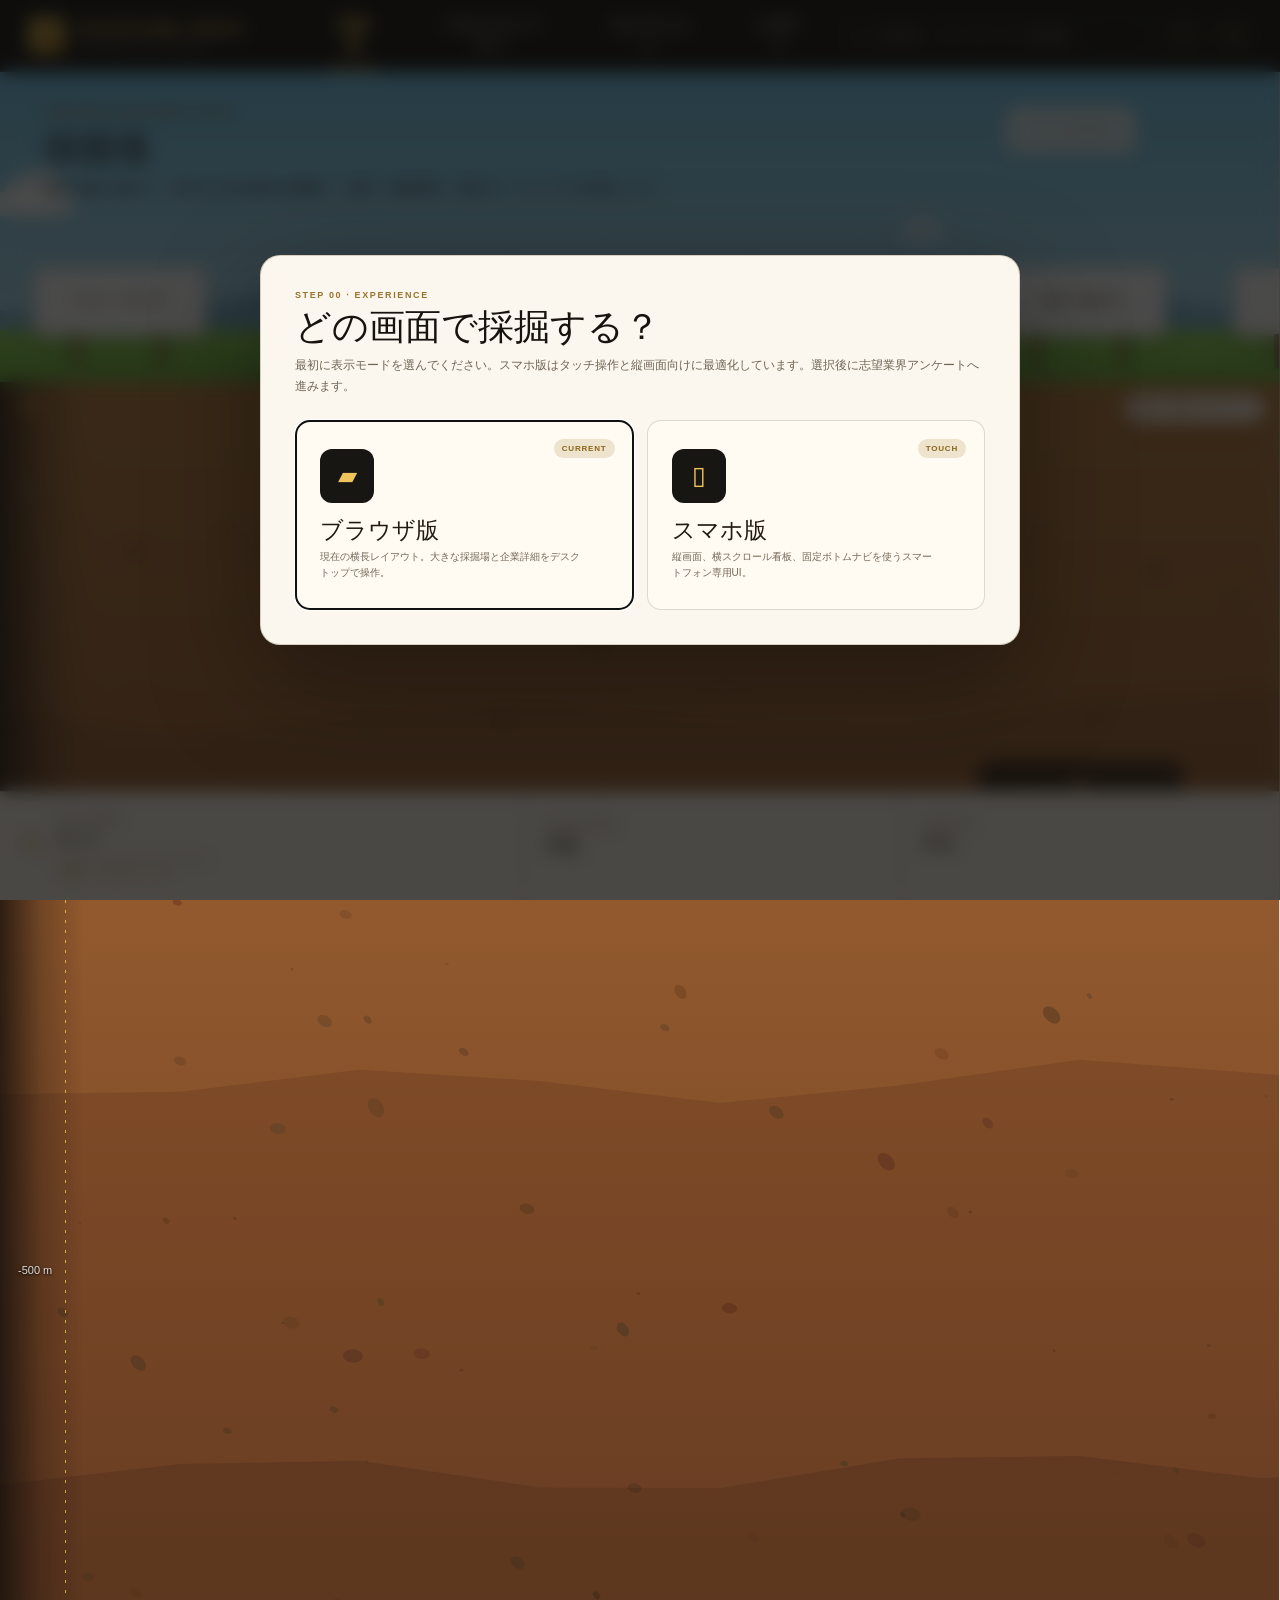
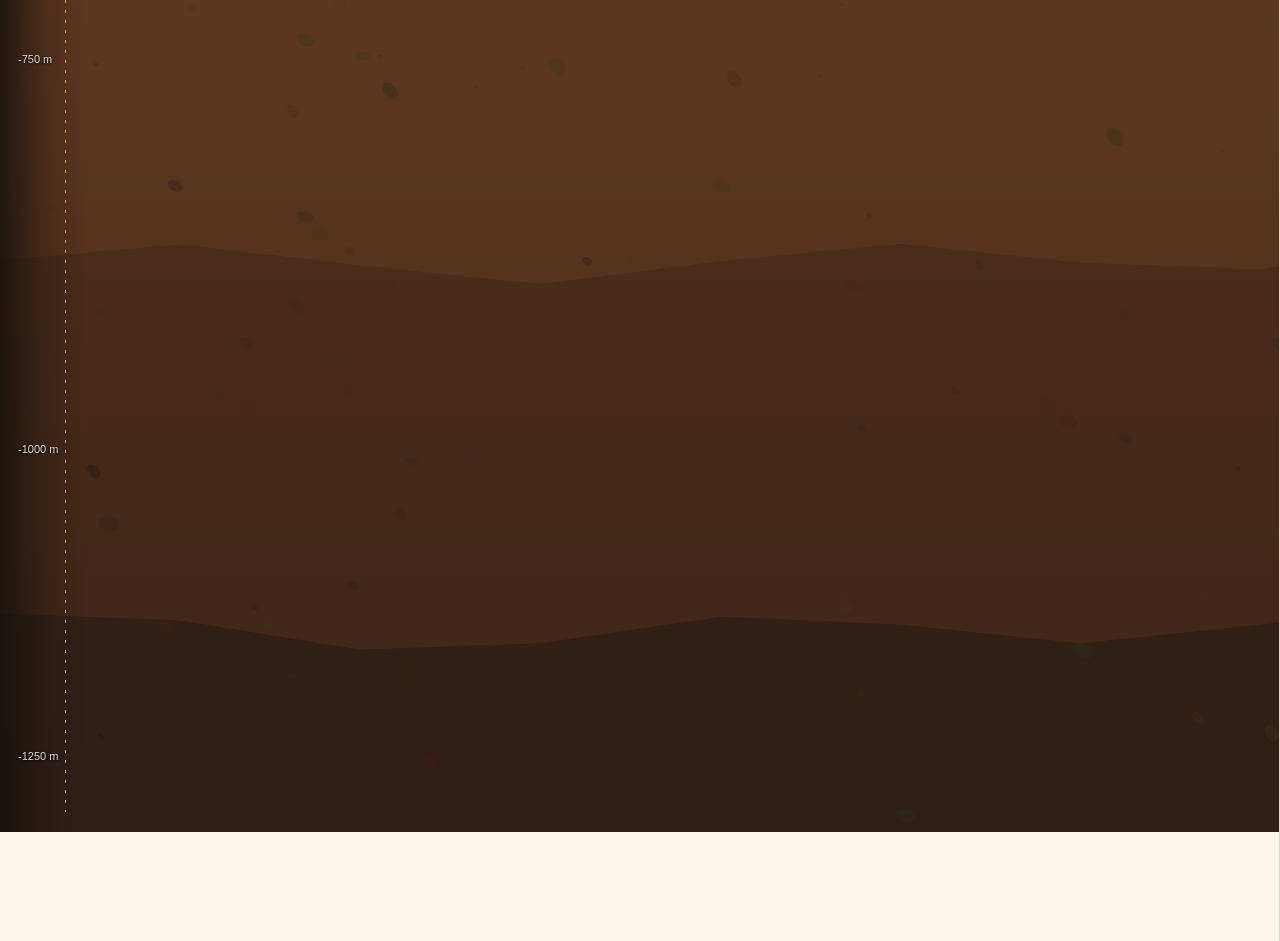
==== index.html @ 30b2ca30 "Add files via upload" ====
<!doctype html>
<html lang="ja">
<head>
  <meta charset="utf-8" />
  <meta name="viewport" content="width=device-width,initial-scale=1" />
  <meta name="theme-color" content="#111111" />
  <title>VENTURE INFO — 100 Companies Quarry</title>
  <meta name="description" content="企業を採掘する、探索型ベンチャーデータベースのデモ。" />
  <style>
* {
  box-sizing: border-box;
}

:root {
  --black: #11110f;
  --ink: #211b14;
  --cream: #f5efe4;
  --paper: #fbf7ef;
  --gold: #c99a2e;
  --gold-dark: #8d6413;
  --line: rgba(74, 55, 27, .15);
  --muted: #7b7063;
  --grass-1: #8fd850;
  --grass-2: #69b83d;
  --sky-1: #6bc5ee;
  --sky-2: #b9e6f6;
  --soil-1: #b97b3b;
  --soil-2: #8d562c;
  --soil-3: #613a23;
  --soil-4: #3b261b;
}

html {
  scroll-behavior: smooth;
  background: var(--cream);
}

body {
  margin: 0;
  color: var(--ink);
  background: var(--cream);
  font-family: "Helvetica Neue", Arial, "Hiragino Kaku Gothic ProN", "Yu Gothic", sans-serif;
}

button,
input,
select {
  font: inherit;
}

button {
  cursor: pointer;
}

.topbar {
  height: 72px;
  position: sticky;
  top: 0;
  z-index: 100;
  background: #0d0e0d;
  color: #fff;
  display: grid;
  grid-template-columns: 280px 1fr 420px;
  align-items: center;
  padding: 0 28px;
  border-bottom: 1px solid rgba(255,255,255,.08);
}

.brand {
  display: flex;
  gap: 11px;
  align-items: center;
  color: inherit;
  text-decoration: none;
}

.brand-mark {
  width: 38px;
  height: 38px;
  display: grid;
  place-items: center;
  color: #111;
  border-radius: 8px;
  background: linear-gradient(145deg, #d5af4a, #9e731d);
  font-size: 24px;
}

.brand strong {
  display: block;
  color: #e2b646;
  font-family: Georgia, "Times New Roman", serif;
  font-size: 20px;
  letter-spacing: .06em;
}

.brand small {
  display: block;
  margin-top: 2px;
  color: rgba(255,255,255,.64);
  font-size: 9px;
  letter-spacing: .13em;
}

.nav {
  height: 100%;
  display: flex;
  justify-content: center;
  gap: 14px;
}

.nav-item {
  position: relative;
  border: 0;
  background: transparent;
  color: rgba(255,255,255,.7);
  padding: 0 25px;
  font-weight: 700;
}

.nav-item.active {
  color: #e2b646;
}

.nav-item.active::after {
  content: "";
  position: absolute;
  left: 20px;
  right: 20px;
  bottom: 0;
  height: 3px;
  background: #d9aa35;
}

.top-actions {
  display: flex;
  align-items: center;
  justify-content: flex-end;
  gap: 12px;
}

.search {
  width: min(310px, 100%);
  height: 40px;
  padding: 0 12px;
  border: 1px solid rgba(255,255,255,.16);
  border-radius: 8px;
  display: flex;
  align-items: center;
  gap: 8px;
}

.search input {
  min-width: 0;
  width: 100%;
  color: white;
  border: 0;
  outline: 0;
  background: transparent;
}

.icon-btn,
.avatar {
  width: 38px;
  height: 38px;
  display: grid;
  place-items: center;
  border-radius: 999px;
  border: 1px solid rgba(216,169,52,.6);
  color: #e2b646;
  background: transparent;
}

.app-shell {
  display: grid;
  grid-template-columns: minmax(0, 1fr) 340px;
  align-items: start;
}

.quarry-panel {
  min-width: 0;
  border-right: 1px solid var(--line);
  background: var(--paper);
}

.hero-sky {
  position: relative;
  height: 310px;
  overflow: hidden;
  background: linear-gradient(var(--sky-1), var(--sky-2));
}

.hero-copy {
  position: relative;
  z-index: 5;
  display: flex;
  justify-content: space-between;
  align-items: flex-start;
  padding: 34px 44px 0;
}

.eyebrow {
  margin: 0 0 7px;
  color: var(--gold-dark);
  font-size: 11px;
  font-weight: 800;
  letter-spacing: .14em;
}

.hero-copy h1,
.collection-head h2,
.company-dialog h2,
.filter-dialog h2 {
  margin: 0;
  color: #17130f;
  font-family: Georgia, "Times New Roman", serif;
}

.hero-copy h1 {
  font-size: 35px;
  font-weight: 500;
}

.hero-copy p:not(.eyebrow) {
  margin: 8px 0 0;
  font-size: 14px;
}

.soft-btn {
  border: 1px solid rgba(134,96,25,.35);
  background: rgba(255,255,255,.68);
  color: #805a13;
  padding: 12px 17px;
  border-radius: 8px;
  backdrop-filter: blur(6px);
}

.soft-btn.small {
  padding: 9px 12px;
  font-size: 11px;
}

.industry-ruler {
  position: absolute;
  z-index: 8;
  left: 4%;
  right: 4%;
  bottom: 58px;
  display: grid;
  grid-template-columns: repeat(7, 1fr);
  background: rgba(250,247,239,.86);
  border: 1px solid rgba(78,57,27,.13);
  border-radius: 10px;
  box-shadow: 0 9px 25px rgba(30, 25, 17, .07);
  overflow: hidden;
  backdrop-filter: blur(10px);
}

.industry-ruler button {
  border: 0;
  border-right: 1px solid rgba(78,57,27,.1);
  background: transparent;
  padding: 13px 8px;
  color: #342b20;
  font-size: 12px;
  transition: .2s ease;
}

.industry-ruler button:last-child {
  border-right: 0;
}

.industry-ruler button:hover,
.industry-ruler button.active {
  color: #7e5a12;
  background: rgba(205,158,47,.14);
}

.grass {
  position: absolute;
  left: 0;
  right: 0;
  bottom: 0;
  height: 52px;
  background:
    radial-gradient(circle at 16% 30%, rgba(255,239,120,.9) 0 2px, transparent 3px),
    radial-gradient(circle at 70% 48%, rgba(255,244,167,.8) 0 2px, transparent 3px),
    linear-gradient(0deg, var(--grass-2), var(--grass-1));
  box-shadow: inset 0 -8px 0 rgba(68,135,31,.18);
}

.grass::after {
  content: "";
  position: absolute;
  left: 0;
  right: 0;
  bottom: -9px;
  height: 18px;
  background:
    radial-gradient(12px 14px at 8px 0, #6eb63f 56%, transparent 59%) 0 0/22px 16px repeat-x;
}

.flower {
  position: absolute;
  color: #fff7ae;
  font-size: 12px;
}

.f1 { left: 16%; top: 12px; }
.f2 { left: 55%; top: 20px; }
.f3 { left: 83%; top: 10px; }

.mountains {
  position: absolute;
  left: -10%;
  right: -10%;
  bottom: 45px;
  height: 100px;
  opacity: .38;
  clip-path: polygon(0 100%, 7% 70%, 13% 85%, 19% 52%, 25% 81%, 33% 60%, 42% 88%, 50% 45%, 58% 82%, 67% 58%, 75% 85%, 83% 52%, 90% 77%, 100% 42%, 100% 100%);
}

.m1 { background: #317aa2; }
.m2 {
  transform: translateY(22px) scaleX(1.13);
  background: #4f9db5;
  opacity: .32;
}

.cloud {
  position: absolute;
  width: 115px;
  height: 32px;
  border-radius: 999px;
  background: rgba(255,255,255,.72);
  filter: blur(.2px);
}

.cloud::before,
.cloud::after {
  content: "";
  position: absolute;
  background: inherit;
  border-radius: 50%;
}

.cloud::before {
  width: 48px;
  height: 48px;
  left: 20px;
  top: -19px;
}

.cloud::after {
  width: 62px;
  height: 62px;
  right: 16px;
  top: -31px;
}

.c1 { top: 116px; left: -25px; transform: scale(.75); }
.c2 { top: 84px; right: 15%; transform: scale(.58); opacity: .6; }
.c3 { top: 145px; left: 40%; transform: scale(.44); opacity: .5; }

.mine-wrap {
  position: relative;
  background: #2d1e16;
}

.depth-rail {
  position: absolute;
  z-index: 14;
  left: 0;
  top: 0;
  bottom: 0;
  width: 82px;
  pointer-events: none;
  color: rgba(255,255,255,.83);
  background: linear-gradient(90deg, rgba(20,15,12,.8), rgba(20,15,12,.26), transparent);
}

.depth-rail strong {
  position: sticky;
  top: 88px;
  display: block;
  padding: 16px 0 0 18px;
  color: #e5bf5a;
  font-size: 10px;
  letter-spacing: .14em;
}

.depth-rail span {
  position: absolute;
  left: 18px;
  font-size: 11px;
  text-shadow: 0 1px 3px black;
}

.rail-line {
  position: absolute;
  top: 28px;
  bottom: 20px;
  left: 65px;
  width: 1px;
  background: repeating-linear-gradient(
    to bottom,
    rgba(239,195,78,.8) 0 3px,
    transparent 3px 10px
  );
}

.mine-stage {
  position: relative;
  height: 2050px;
  overflow: hidden;
  outline: none;
  user-select: none;
  touch-action: manipulation;
}

.mine-underlay {
  position: absolute;
  inset: 0;
  background:
    radial-gradient(circle at 18% 6%, rgba(201,154,46,.07) 0 70px, transparent 72px),
    radial-gradient(circle at 72% 48%, rgba(201,154,46,.06) 0 90px, transparent 92px),
    linear-gradient(#1f1712, #0f0e0c 80%);
}

.zone-lines {
  position: absolute;
  z-index: 2;
  inset: 0;
  pointer-events: none;
}

.zone-lines i {
  position: absolute;
  top: 0;
  bottom: 0;
  width: 1px;
  background: linear-gradient(transparent, rgba(255,255,255,.035) 12%, rgba(255,255,255,.035) 88%, transparent);
}

.ore-layer {
  position: absolute;
  z-index: 12;
  inset: 0;
  pointer-events: none;
}

.ore {
  position: absolute;
  width: 56px;
  height: 56px;
  transform: translate(-50%, -50%);
  border: 0;
  border-radius: 50%;
  background: transparent;
  pointer-events: none;
  opacity: 0;
  transition: opacity .25s ease, transform .25s ease;
}

.ore.revealed {
  opacity: 1;
  pointer-events: auto;
  transform: translate(-50%, -50%) scale(1);
}

.ore-stone {
  width: 54px;
  height: 50px;
  display: grid;
  place-items: center;
  border-radius: 44% 56% 53% 47% / 45% 49% 51% 55%;
  color: #fff2c8;
  font-size: 19px;
  font-weight: 900;
  background:
    linear-gradient(145deg, rgba(255,255,255,.26), transparent 35%),
    linear-gradient(145deg, #d4a43a, #7d5517 78%);
  border: 1px solid rgba(255,223,134,.55);
  box-shadow: 0 8px 25px rgba(0,0,0,.35), inset 0 0 0 3px rgba(0,0,0,.12);
}

.ore[data-industry="SaaS"] .ore-stone { filter: saturate(.55) brightness(.95); }
.ore[data-industry="FinTech"] .ore-stone { filter: hue-rotate(15deg) saturate(.8); }
.ore[data-industry="ヘルスケア"] .ore-stone { filter: hue-rotate(305deg) saturate(.55) brightness(1.1); }
.ore[data-industry="宇宙・防衛"] .ore-stone { filter: grayscale(.55) brightness(.9); }
.ore[data-industry="物流・運輸"] .ore-stone { filter: hue-rotate(175deg) saturate(.35); }
.ore[data-industry="エネルギー"] .ore-stone { filter: hue-rotate(55deg) saturate(.7); }

.ore-label {
  position: absolute;
  left: 50px;
  top: 50%;
  min-width: 150px;
  transform: translateY(-50%);
  padding: 9px 10px;
  color: #1d1711;
  text-align: left;
  background: rgba(248,240,224,.95);
  border: 1px solid rgba(118,82,22,.24);
  border-radius: 7px;
  box-shadow: 0 10px 24px rgba(0,0,0,.18);
}

.ore-label strong,
.ore-label small {
  display: block;
}

.ore-label strong {
  font-family: Georgia, "Times New Roman", serif;
  font-size: 13px;
}

.ore-label small {
  margin-top: 3px;
  color: #6f6252;
  font-size: 9px;
}

#digCanvas {
  position: absolute;
  z-index: 10;
  inset: 0;
  width: 100%;
  height: 100%;
  cursor: crosshair;
}

.dig-hint {
  position: sticky;
  z-index: 11;
  top: 42vh;
  width: 170px;
  margin: 0 auto;
  padding: 16px;
  text-align: center;
  color: white;
  border-radius: 12px;
  background: rgba(24,18,13,.74);
  border: 1px solid rgba(255,255,255,.18);
  pointer-events: none;
  backdrop-filter: blur(7px);
}

.dig-hint.hidden {
  opacity: 0;
}

.dig-icon {
  display: block;
  font-size: 30px;
  color: #edc04f;
}

.dig-hint strong,
.dig-hint small {
  display: block;
}

.dig-hint strong {
  color: #e5b845;
}

.dig-hint small {
  margin-top: 4px;
  opacity: .8;
  font-size: 10px;
}

.depth-float,
.industry-float {
  position: fixed;
  z-index: 50;
  display: none;
  pointer-events: none;
  background: rgba(17,17,15,.92);
  color: #fff;
  border: 1px solid rgba(207,160,47,.5);
  border-radius: 6px;
  padding: 6px 9px;
  font-size: 10px;
}

.industry-float {
  transform: translateY(30px);
  color: #e7bd51;
}

.status-bar {
  position: sticky;
  bottom: 0;
  z-index: 30;
  display: grid;
  grid-template-columns: 1.25fr 1.25fr .9fr .9fr 1.15fr;
  gap: 1px;
  border-top: 1px solid var(--line);
  background: #e8dfd1;
}

.status-card {
  min-height: 108px;
  display: flex;
  gap: 12px;
  align-items: center;
  padding: 18px 22px;
  background: rgba(250,247,239,.94);
  backdrop-filter: blur(14px);
}

.status-card.compact {
  display: block;
  padding-top: 27px;
}

.status-card small,
.metric-grid small,
.capability-box small {
  display: block;
  color: #7b6e5d;
  font-size: 9px;
  font-weight: 800;
  letter-spacing: .12em;
}

.status-card strong {
  display: block;
  margin-top: 4px;
  font-family: Georgia, "Times New Roman", serif;
  font-size: 18px;
}

.status-icon {
  color: #b9871f;
  font-size: 25px;
}

.meter {
  width: 150px;
  max-width: 100%;
  height: 4px;
  margin-top: 9px;
  overflow: hidden;
  border-radius: 999px;
  background: #d4ccbf;
}

.meter i {
  display: block;
  height: 100%;
  width: 100%;
  background: linear-gradient(90deg, #d9aa34, #141412);
}

.black-btn {
  border: 0;
  background: #11110f;
  color: #e4b947;
  font-weight: 800;
  letter-spacing: .03em;
  padding: 0 18px;
}

.black-btn:hover {
  background: #242118;
}

.black-btn.full {
  width: 100%;
  min-height: 48px;
  margin-top: 22px;
  border-radius: 7px;
}

.collection-panel {
  position: sticky;
  top: 72px;
  height: calc(100vh - 72px);
  overflow: auto;
  padding: 30px 24px;
  background: linear-gradient(135deg, #fbf7ee, #f2eadf);
}

.collection-head {
  display: flex;
  justify-content: space-between;
  gap: 16px;
  align-items: center;
}

.collection-head h2 {
  font-size: 25px;
  font-weight: 500;
}

.collection-head h2 span {
  display: inline-grid;
  place-items: center;
  min-width: 24px;
  height: 24px;
  padding: 0 7px;
  border-radius: 99px;
  background: #11110f;
  color: #e3b746;
  font: 12px/1 Arial, sans-serif;
}

.muted {
  color: var(--muted);
  font-size: 12px;
  line-height: 1.6;
}

.collection-tabs {
  display: flex;
  gap: 7px;
  flex-wrap: wrap;
  margin: 20px 0;
}

.chip {
  border: 1px solid var(--line);
  background: transparent;
  color: #5e5346;
  padding: 8px 10px;
  border-radius: 999px;
  font-size: 10px;
}

.chip.active {
  color: #8a6113;
  background: #fffaf0;
  border-color: rgba(174,123,23,.45);
}

.collection-list {
  display: grid;
  gap: 12px;
}

.empty-state {
  min-height: 320px;
  display: grid;
  place-items: center;
  align-content: center;
  text-align: center;
  color: #74695b;
  border: 1px dashed rgba(110,81,38,.18);
  border-radius: 12px;
}

.empty-state strong {
  color: #2d251d;
  margin: 12px 0 0;
}

.empty-state p {
  max-width: 220px;
  font-size: 11px;
  line-height: 1.7;
}

.empty-icon {
  font-size: 42px;
  color: #c79b3c;
}

.company-card {
  display: grid;
  grid-template-columns: 48px 1fr auto;
  gap: 12px;
  align-items: start;
  padding: 15px;
  background: rgba(255,255,255,.55);
  border: 1px solid var(--line);
  border-radius: 10px;
}

.company-logo {
  width: 48px;
  height: 48px;
  display: grid;
  place-items: center;
  background: #111;
  color: #e2b646;
  border-radius: 7px;
  font: 600 18px/1 Georgia, serif;
}

.company-card h3 {
  margin: 2px 0 4px;
  font-family: Georgia, "Times New Roman", serif;
  font-size: 14px;
}

.company-card p {
  margin: 0 0 8px;
  color: #6d6255;
  font-size: 10px;
  line-height: 1.5;
}

.tags {
  display: flex;
  gap: 5px;
  flex-wrap: wrap;
}

.tags span {
  padding: 5px 7px;
  background: #efe5d4;
  color: #75591f;
  border-radius: 5px;
  font-size: 8px;
}

.card-remove {
  border: 0;
  background: transparent;
  color: #ad7b1d;
  font-size: 18px;
}

.company-dialog,
.filter-dialog {
  width: min(540px, calc(100vw - 32px));
  border: 1px solid rgba(93,66,24,.22);
  border-radius: 14px;
  padding: 30px;
  color: #221a13;
  background: #fbf6ec;
  box-shadow: 0 30px 100px rgba(0,0,0,.3);
}

.company-dialog::backdrop,
.filter-dialog::backdrop {
  background: rgba(0,0,0,.56);
  backdrop-filter: blur(5px);
}

.dialog-close {
  position: absolute;
  right: 15px;
  top: 12px;
  border: 0;
  background: transparent;
  color: #6e6255;
  font-size: 24px;
}

.dialog-kicker {
  color: #a7791d;
  font-size: 10px;
  font-weight: 800;
  letter-spacing: .14em;
}

.company-dialog h2,
.filter-dialog h2 {
  margin-top: 6px;
  font-size: 34px;
  font-weight: 500;
}

.company-dialog > p {
  color: #655a4e;
  line-height: 1.75;
}

.metric-grid {
  display: grid;
  grid-template-columns: repeat(5, 1fr);
  gap: 10px;
  margin: 22px 0;
}

.metric-grid > div {
  padding: 13px;
  border: 1px solid var(--line);
  border-radius: 8px;
  background: rgba(255,255,255,.55);
}

.metric-grid strong {
  display: block;
  margin-top: 7px;
  font-family: Georgia, "Times New Roman", serif;
  font-size: 14px;
}

.capability-box {
  padding: 16px;
  border: 1px solid var(--line);
  border-radius: 8px;
}

.capability-box .tags {
  margin-top: 10px;
}

.confidence-row {
  display: flex;
  justify-content: space-between;
  margin-top: 16px;
  color: #716457;
  font-size: 12px;
}

.confidence-row strong {
  color: #9a6f18;
}

.field {
  display: grid;
  gap: 10px;
  padding: 18px 0;
  border-top: 1px solid var(--line);
}

.field span {
  font-size: 12px;
  font-weight: 700;
}

.field select {
  height: 44px;
  padding: 0 12px;
  border: 1px solid var(--line);
  background: white;
  border-radius: 7px;
}

.toast {
  position: fixed;
  z-index: 300;
  left: 50%;
  bottom: 30px;
  transform: translate(-50%, 20px);
  padding: 11px 16px;
  color: white;
  background: rgba(17,17,15,.95);
  border: 1px solid rgba(222,174,57,.45);
  border-radius: 7px;
  opacity: 0;
  pointer-events: none;
  transition: .25s ease;
  font-size: 12px;
}

.toast.show {
  opacity: 1;
  transform: translate(-50%, 0);
}

@media (max-width: 1100px) {
  .topbar {
    grid-template-columns: 230px 1fr 70px;
  }

  .search {
    display: none;
  }

  .app-shell {
    grid-template-columns: 1fr 300px;
  }

  .metric-grid {
    grid-template-columns: repeat(2, 1fr);
  }
}

@media (max-width: 840px) {
  .topbar {
    height: 64px;
    padding: 0 14px;
    grid-template-columns: 1fr auto;
  }

  .brand strong { font-size: 16px; }
  .brand small { display: none; }
  .nav { display: none; }
  .top-actions .icon-btn { display: none; }

  .app-shell {
    display: block;
  }

  .collection-panel {
    position: relative;
    top: 0;
    height: auto;
    border-top: 1px solid var(--line);
  }

  .hero-sky {
    height: 285px;
  }

  .hero-copy {
    padding: 24px 18px 0;
  }

  .hero-copy h1 {
    font-size: 29px;
  }

  .industry-ruler {
    left: 12px;
    right: 12px;
    bottom: 54px;
    overflow-x: auto;
    grid-template-columns: repeat(7, minmax(104px, 1fr));
  }

  .industry-ruler button {
    white-space: nowrap;
  }

  .mine-stage {
    height: 1700px;
  }

  .status-bar {
    grid-template-columns: 1fr 1fr;
  }

  .status-card.compact,
  .black-btn {
    min-height: 76px;
  }


  .depth-rail {
    width: 64px;
  }

  .rail-line {
    left: 50px;
  }

  .depth-rail span,
  .depth-rail strong {
    left: 10px;
    padding-left: 0;
  }

  .ore-label {
    display: none;
  }
}


/* --- Major company research UI --- */
.company-dialog-wide {
  width: min(860px, calc(100vw - 34px));
  max-height: min(88vh, 920px);
  overflow: auto;
}

.company-hero {
  display: flex;
  justify-content: space-between;
  gap: 28px;
  align-items: flex-start;
  padding-right: 34px;
}

.company-hero > div:first-child {
  min-width: 0;
}

.company-hero p {
  margin: 10px 0 0;
  color: #655a4e;
  line-height: 1.75;
}

.save-top {
  min-width: 180px;
  min-height: 44px;
  border-radius: 7px;
  flex: 0 0 auto;
}

.snapshot-grid {
  display: grid;
  grid-template-columns: repeat(4, 1fr);
  gap: 9px;
  margin: 24px 0 20px;
}

.snapshot-card {
  min-height: 92px;
  padding: 14px;
  border: 1px solid var(--line);
  border-radius: 9px;
  background: rgba(255,255,255,.58);
}

.snapshot-card small {
  display: block;
  margin-bottom: 8px;
  color: #877969;
  font-size: 8px;
  font-weight: 800;
  letter-spacing: .12em;
}

.snapshot-card strong {
  display: block;
  font-family: Georgia, "Times New Roman", serif;
  font-size: 16px;
  line-height: 1.35;
}

.snapshot-card span {
  display: block;
  margin-top: 6px;
  color: #7d7060;
  font-size: 9px;
  line-height: 1.45;
}

.detail-tabs {
  position: sticky;
  top: -30px;
  z-index: 3;
  display: grid;
  grid-template-columns: repeat(5, 1fr);
  gap: 0;
  margin: 0 -30px;
  padding: 0 30px;
  border-top: 1px solid var(--line);
  border-bottom: 1px solid var(--line);
  background: rgba(251,246,236,.96);
  backdrop-filter: blur(14px);
}

.detail-tab {
  position: relative;
  border: 0;
  background: transparent;
  padding: 15px 7px;
  color: #746757;
  font-size: 11px;
  font-weight: 700;
}

.detail-tab.active {
  color: #815d13;
}

.detail-tab.active::after {
  content: "";
  position: absolute;
  left: 13px;
  right: 13px;
  bottom: -1px;
  height: 2px;
  background: #c99a2e;
}

.detail-body {
  padding: 22px 0 8px;
}

.detail-summary {
  margin: 0 0 18px;
  color: #41372d;
  font-size: 13px;
  line-height: 1.8;
}

.fact-list {
  display: grid;
  gap: 9px;
}

.fact-row {
  display: grid;
  grid-template-columns: 150px 1fr auto;
  gap: 14px;
  align-items: start;
  padding: 13px 0;
  border-bottom: 1px solid rgba(75,55,27,.1);
}

.fact-row:last-child {
  border-bottom: 0;
}

.fact-label {
  color: #7a6d5c;
  font-size: 10px;
  font-weight: 800;
  letter-spacing: .06em;
}

.fact-value {
  color: #241d16;
  font-size: 12px;
  line-height: 1.65;
}

.source-pill {
  white-space: nowrap;
  padding: 4px 7px;
  border-radius: 99px;
  background: #eee4d2;
  color: #8c681d;
  font-size: 8px;
  font-weight: 800;
}

.source-pill.official {
  background: #181712;
  color: #e0b44a;
}

.source-pill.ir {
  background: #e7dcc7;
  color: #6c511b;
}

.source-pill.third {
  background: #eee9df;
  color: #72695e;
}

.sources-panel {
  margin-top: 22px;
  padding-top: 20px;
  border-top: 1px solid var(--line);
}

.source-heading {
  display: flex;
  justify-content: space-between;
  align-items: flex-end;
  margin-bottom: 12px;
}

.source-heading small {
  display: block;
  color: #9b731f;
  font-size: 8px;
  font-weight: 900;
  letter-spacing: .14em;
}

.source-heading strong {
  display: block;
  margin-top: 4px;
  font-family: Georgia, "Times New Roman", serif;
  font-size: 18px;
}

.source-heading > span {
  color: #8a7b69;
  font-size: 9px;
}

.source-list {
  display: grid;
  grid-template-columns: repeat(2, 1fr);
  gap: 8px;
}

.source-link {
  display: block;
  padding: 11px 12px;
  color: #33291f;
  text-decoration: none;
  border: 1px solid var(--line);
  border-radius: 8px;
  background: rgba(255,255,255,.48);
}

.source-link:hover {
  border-color: rgba(178,126,25,.45);
  background: #fffaf0;
}

.source-link strong {
  display: block;
  font-size: 10px;
}

.source-link span {
  display: block;
  margin-top: 4px;
  color: #817464;
  font-size: 8px;
}

.data-note {
  margin: 18px 0 0;
  color: #8a7c6c;
  font-size: 9px;
  line-height: 1.7;
}

@media (max-width: 720px) {
  .company-hero {
    display: block;
  }

  .save-top {
    width: 100%;
    margin-top: 16px;
  }

  .snapshot-grid {
    grid-template-columns: repeat(2, 1fr);
  }

  .detail-tabs {
    overflow-x: auto;
    grid-template-columns: repeat(5, minmax(110px, 1fr));
  }

  .fact-row {
    grid-template-columns: 105px 1fr;
  }

  .source-pill {
    grid-column: 2;
    justify-self: start;
  }

  .source-list {
    grid-template-columns: 1fr;
  }
}


/* =========================================================
   Physical digging interaction v2
   ========================================================= */

#digCanvas {
  cursor: default;
  pointer-events: none;
}

.mine-stage {
  cursor: default;
  touch-action: pan-y;
}

.dig-hint {
  width: 205px;
  transition: opacity .25s ease;
}

.soil-physics-layer {
  position: absolute;
  z-index: 18;
  inset: 0;
  overflow: hidden;
  pointer-events: none;
}

.soil-clod {
  position: absolute;
  width: var(--size);
  height: calc(var(--size) * .72);
  transform: translate(-50%, -50%) rotate(var(--rot));
  border-radius: 44% 56% 57% 43% / 49% 43% 57% 51%;
  background:
    linear-gradient(145deg, rgba(255,255,255,.14), transparent 34%),
    var(--clod);
  box-shadow: inset 0 -2px 3px rgba(0,0,0,.18);
  will-change: transform, left, top, opacity;
}

.shovel-tool {
  --shovel-angle: 7deg;
  position: fixed;
  z-index: 220;
  left: 0;
  top: 0;
  width: 58px;
  height: 166px;
  transform: translate(-50%, 0) rotate(var(--shovel-angle));
  transform-origin: 50% 10px;
  pointer-events: auto;
  touch-action: none;
  user-select: none;
  cursor: grab;
  filter: drop-shadow(0 9px 8px rgba(0,0,0,.24));
  will-change: left, top, transform;
}

.shovel-tool.holding {
  cursor: grabbing;
}

.shovel-tool.grabbed {
  filter: drop-shadow(0 12px 10px rgba(0,0,0,.33));
}

.shovel-grip {
  position: absolute;
  left: 11px;
  top: 0;
  width: 36px;
  height: 27px;
  border: 7px solid #1c1814;
  border-bottom-width: 6px;
  border-radius: 16px 16px 11px 11px;
  background: #b4823f;
  box-shadow: inset 0 0 0 2px rgba(255,255,255,.12);
}

.shovel-shaft {
  position: absolute;
  left: 26px;
  top: 23px;
  width: 7px;
  height: 108px;
  border-radius: 5px;
  background:
    linear-gradient(90deg, #72502d, #d4a05e 44%, #8b5e31 100%);
  box-shadow: 1px 0 0 rgba(255,255,255,.16), -1px 0 2px rgba(0,0,0,.2);
}

.shovel-collar {
  position: absolute;
  left: 21px;
  top: 122px;
  width: 17px;
  height: 13px;
  border-radius: 3px;
  background: linear-gradient(90deg, #5f5f5b, #c3c2b9 48%, #62625e);
}

.shovel-blade {
  position: absolute;
  left: 12px;
  top: 130px;
  width: 34px;
  height: 36px;
  clip-path: polygon(13% 0, 87% 0, 100% 58%, 50% 100%, 0 58%);
  background:
    linear-gradient(110deg, #63635f 0%, #d1d0c8 47%, #7a7973 69%, #4b4b48 100%);
  border-radius: 3px 3px 11px 11px;
  box-shadow: inset 0 0 0 1px rgba(255,255,255,.18);
}

.shovel-tool::after {
  content: "";
  position: absolute;
  left: 26px;
  top: 160px;
  width: 6px;
  height: 6px;
  border-radius: 50%;
  background: rgba(233,185,66,.95);
  opacity: 0;
  box-shadow: 0 0 0 7px rgba(233,185,66,.14);
  transition: opacity .15s ease;
}

.shovel-tool.grabbed::after {
  opacity: 1;
}

.shovel-dock-label {
  position: fixed;
  z-index: 219;
  left: 0;
  top: 0;
  transform: translate(-50%, 175px);
  padding: 6px 8px;
  color: #8e6618;
  background: rgba(250,246,236,.92);
  border: 1px solid rgba(126,91,24,.2);
  border-radius: 99px;
  font-size: 8px;
  font-weight: 900;
  letter-spacing: .12em;
  pointer-events: none;
  box-shadow: 0 6px 18px rgba(0,0,0,.08);
  transition: opacity .2s ease;
}

.shovel-dock-label.hidden {
  opacity: 0;
}

.mine-stage.shovel-active::after {
  content: "上からのみ採掘できます";
  position: sticky;
  z-index: 17;
  top: 18px;
  float: right;
  margin: 18px 18px 0 0;
  padding: 8px 10px;
  color: #e6ba4a;
  background: rgba(17,17,15,.82);
  border: 1px solid rgba(231,187,75,.26);
  border-radius: 7px;
  font-size: 9px;
  font-weight: 800;
  letter-spacing: .08em;
  pointer-events: none;
}

.impact-flash {
  position: absolute;
  z-index: 19;
  width: 8px;
  height: 8px;
  border-radius: 50%;
  pointer-events: none;
  background: #e1b14a;
  box-shadow:
    0 0 0 8px rgba(225,177,74,.15),
    0 0 0 15px rgba(225,177,74,.05);
  animation: impactFlash .32s ease-out forwards;
}

@keyframes impactFlash {
  from { opacity: 1; transform: translate(-50%,-50%) scale(.5); }
  to   { opacity: 0; transform: translate(-50%,-50%) scale(2.2); }
}

@media (max-width: 840px) {
  .shovel-tool {
    transform: translate(-50%, 0) rotate(var(--shovel-angle)) scale(.9);
  }

  .shovel-dock-label {
    transform: translate(-50%, 158px);
  }
}


/* =========================================================
   v3 polish — white industry signboards / no text selection
   ========================================================= */

/* Industry labels become individual white signboards. */
.industry-ruler {
  left: 3%;
  right: 3%;
  bottom: 56px;
  gap: 10px;
  padding: 0;
  overflow: visible;
  background: transparent;
  border: 0;
  border-radius: 0;
  box-shadow: none;
  backdrop-filter: none;
}

.industry-ruler button {
  position: relative;
  min-height: 46px;
  padding: 10px 8px 12px;
  color: #2a231c;
  background: rgba(255,255,255,.96);
  border: 1px solid rgba(83,61,28,.18) !important;
  border-radius: 7px;
  box-shadow:
    0 8px 18px rgba(40,31,20,.12),
    inset 0 1px 0 rgba(255,255,255,.9);
  font-weight: 800;
  line-height: 1.25;
}

.industry-ruler button::after {
  content: "";
  position: absolute;
  left: 50%;
  bottom: -17px;
  width: 3px;
  height: 17px;
  transform: translateX(-50%);
  border-radius: 2px;
  background: #745232;
  box-shadow: 8px 0 0 #745232;
}

.industry-ruler button:hover,
.industry-ruler button.active {
  color: #8b6417;
  background: #fffdfa;
  border-color: rgba(177,126,25,.5) !important;
  transform: translateY(-2px);
}

.industry-ruler button.active {
  box-shadow:
    0 10px 20px rgba(40,31,20,.14),
    inset 0 0 0 2px rgba(204,156,46,.18);
}

/* Prevent accidental text/image selection while using the shovel. */
.shovel-tool,
.shovel-tool *,
.mine-stage,
.mine-stage *,
body.dragging-shovel,
body.dragging-shovel * {
  -webkit-user-select: none !important;
  user-select: none !important;
  -webkit-touch-callout: none !important;
}

body.dragging-shovel {
  cursor: grabbing !important;
}

/* Energy system removed: remaining status blocks share the bar evenly. */
.status-bar {
  grid-template-columns: 1.25fr .9fr .9fr;
}

@media (max-width: 840px) {
  .industry-ruler {
    left: 10px;
    right: 10px;
    gap: 8px;
    grid-template-columns: repeat(6, minmax(108px, 1fr)) !important;
  }

  .status-bar {
    grid-template-columns: 1fr 1fr;
  }

  .status-bar > *:first-child {
    grid-column: 1 / -1;
  }
}


/* v4 — expanded 37-company universe */
.industry-ruler {
  grid-template-columns: repeat(9, minmax(88px, 1fr)) !important;
}

.industry-ruler button {
  font-size: 10px;
}

@media (max-width: 1180px) {
  .industry-ruler {
    overflow-x: auto;
    grid-template-columns: repeat(9, minmax(112px, 1fr)) !important;
    padding-bottom: 20px;
  }
}

/* 100-company GitHub refresh */
.detail-tabs { grid-template-columns: repeat(6, 1fr); }
.industry-ruler { grid-template-columns: repeat(9, minmax(92px, 1fr)) !important; }
.status-bar { grid-template-columns: 1.25fr .9fr .9fr !important; }
@media (max-width: 840px) {
  .detail-tabs { grid-template-columns: repeat(6, minmax(108px, 1fr)); overflow-x:auto; }
}


/* ===== First-visit survey + anonymous analytics ===== */
.onboarding-dialog {
  width: min(720px, calc(100vw - 28px));
  border: 1px solid rgba(85, 61, 25, .22);
  border-radius: 18px;
  padding: 0;
  background: #fbf7ee;
  color: #211a13;
  box-shadow: 0 30px 90px rgba(0,0,0,.32);
}
.onboarding-dialog::backdrop {
  background: rgba(15, 14, 12, .72);
  backdrop-filter: blur(8px);
}
.onboarding-inner { padding: 34px; }
.onboarding-step { font-size: 9px; letter-spacing: .18em; font-weight: 900; color: #9a742f; }
.onboarding-dialog h2 {
  margin: 8px 0 8px;
  font: 500 34px/1.12 Georgia, "Times New Roman", serif;
}
.onboarding-lead { margin: 0 0 22px; color: #6f6456; font-size: 12px; line-height: 1.75; }
.survey-options {
  display: grid;
  grid-template-columns: repeat(3, 1fr);
  gap: 9px;
}
.survey-option {
  display: block;
  cursor: pointer;
}
.survey-option input {
  position: absolute;
  opacity: 0;
  pointer-events: none;
}
.survey-option span {
  display: flex;
  min-height: 54px;
  align-items: center;
  justify-content: center;
  padding: 10px 12px;
  border: 1px solid rgba(91, 67, 32, .18);
  border-radius: 10px;
  background: #fffaf2;
  font-size: 11px;
  font-weight: 800;
  text-align: center;
  transition: .18s ease;
}
.survey-option input:checked + span {
  background: #171612;
  color: #e2b646;
  border-color: #171612;
  transform: translateY(-1px);
}
.survey-divider {
  height: 1px;
  margin: 18px 0;
  background: rgba(91,67,32,.12);
}
.survey-option.wide span { min-height: 46px; }
.survey-footer {
  display: flex;
  gap: 14px;
  align-items: center;
  justify-content: space-between;
  margin-top: 22px;
}
.survey-privacy {
  max-width: 440px;
  color: #7a6c5a;
  font-size: 9px;
  line-height: 1.6;
}
.survey-error {
  min-height: 18px;
  margin-top: 10px;
  color: #9f3b2c;
  font-size: 10px;
  font-weight: 700;
}
.analytics-badge {
  position: fixed;
  left: 12px;
  bottom: 12px;
  z-index: 230;
  display: none;
  padding: 6px 8px;
  border-radius: 99px;
  background: #8a2f27;
  color: white;
  font-size: 8px;
  font-weight: 900;
}
@media (max-width: 650px) {
  .onboarding-inner { padding: 24px 18px; }
  .survey-options { grid-template-columns: repeat(2, 1fr); }
  .survey-footer { display: block; }
  .survey-footer button { width: 100%; margin-top: 14px; }
}


/* =========================================================
   v5 — standing signboards / device gate / separate collection
   ========================================================= */

/* The saved-company atlas is now a dedicated page. Keep the legacy aside
   in DOM for compatibility with existing JS, but remove it from layout. */
.app-shell {
  grid-template-columns: minmax(0, 1fr) !important;
}
.collection-panel {
  display: none !important;
}

/* Wide, horizontally scrollable standing signboards. */
.industry-ruler {
  display: flex !important;
  grid-template-columns: none !important;
  gap: 28px !important;
  left: 2.5% !important;
  right: 2.5% !important;
  bottom: 46px !important;
  padding: 10px 18px 34px !important;
  overflow-x: auto !important;
  overflow-y: visible !important;
  scroll-snap-type: x proximity;
  scrollbar-width: thin;
  scrollbar-color: rgba(123,83,30,.42) transparent;
  -webkit-overflow-scrolling: touch;
}
.industry-ruler::-webkit-scrollbar { height: 6px; }
.industry-ruler::-webkit-scrollbar-track { background: transparent; }
.industry-ruler::-webkit-scrollbar-thumb {
  background: rgba(123,83,30,.34);
  border-radius: 999px;
}
.industry-ruler button {
  flex: 0 0 184px !important;
  min-width: 184px !important;
  min-height: 68px !important;
  padding: 14px 15px 16px !important;
  border-radius: 8px 8px 5px 5px !important;
  scroll-snap-align: center;
  overflow: visible;
  font-size: 11px !important;
  letter-spacing: .02em;
  box-shadow:
    0 10px 22px rgba(43,30,17,.16),
    inset 0 1px 0 rgba(255,255,255,.95) !important;
}
.industry-ruler button::before {
  content: "";
  position: absolute;
  left: 32px;
  right: 32px;
  bottom: -33px;
  height: 34px;
  background:
    linear-gradient(90deg,
      transparent 0 7%,
      #765334 7% 12%,
      transparent 12% 88%,
      #765334 88% 93%,
      transparent 93% 100%);
  filter: drop-shadow(0 2px 1px rgba(0,0,0,.16));
  pointer-events: none;
}
.industry-ruler button::after {
  content: "";
  position: absolute;
  left: 22px;
  right: 22px;
  bottom: -37px;
  width: auto;
  height: 5px;
  transform: none;
  background: radial-gradient(ellipse at center, rgba(59,40,24,.33), rgba(59,40,24,0) 72%);
  box-shadow: none;
  pointer-events: none;
}
.industry-ruler button:hover,
.industry-ruler button.active {
  transform: translateY(-4px) !important;
}

/* First step: device experience selector, shown before the interest survey. */
.device-dialog {
  width: min(760px, calc(100vw - 28px));
  border: 1px solid rgba(85,61,25,.22);
  border-radius: 20px;
  padding: 0;
  color: #211a13;
  background: #fbf7ee;
  box-shadow: 0 35px 110px rgba(0,0,0,.35);
}
.device-dialog::backdrop {
  background: rgba(15,14,12,.75);
  backdrop-filter: blur(9px);
}
.device-inner { padding: 34px; }
.device-inner h2 {
  margin: 8px 0 8px;
  color: #17130f;
  font: 500 36px/1.1 Georgia, "Times New Roman", serif;
}
.device-lead {
  margin: 0 0 23px;
  color: #6f6456;
  font-size: 12px;
  line-height: 1.75;
}
.device-grid {
  display: grid;
  grid-template-columns: 1fr 1fr;
  gap: 13px;
}
.device-choice {
  position: relative;
  min-height: 190px;
  padding: 24px;
  text-align: left;
  border: 1px solid rgba(87,63,29,.18);
  border-radius: 14px;
  background: #fffaf2;
  color: #211a13;
  transition: .18s ease;
  overflow: hidden;
}
.device-choice:hover {
  transform: translateY(-3px);
  border-color: rgba(177,126,25,.5);
  box-shadow: 0 16px 32px rgba(45,31,15,.11);
}
.device-choice strong {
  display: block;
  margin: 16px 0 7px;
  font: 500 23px/1 Georgia, "Times New Roman", serif;
}
.device-choice small {
  display: block;
  max-width: 260px;
  color: #756858;
  font-size: 10px;
  line-height: 1.65;
}
.device-icon {
  width: 54px;
  height: 54px;
  display: grid;
  place-items: center;
  border-radius: 12px;
  color: #efc45c;
  background: #171612;
  font-size: 25px;
}
.device-tag {
  position: absolute;
  top: 18px;
  right: 18px;
  padding: 5px 8px;
  border-radius: 99px;
  background: #eee3cc;
  color: #8a651a;
  font-size: 8px;
  font-weight: 900;
  letter-spacing: .1em;
}

/* Dedicated mobile bottom navigation — hidden on browser version. */
.mobile-bottom-nav { display: none; }

/* Smartphone-specific experience. */
body.mobile-experience {
  padding-bottom: 72px;
}
body.mobile-experience .topbar {
  height: 60px;
  padding: 0 13px;
  grid-template-columns: 1fr auto;
}
body.mobile-experience .brand-mark {
  width: 34px;
  height: 34px;
  font-size: 20px;
}
body.mobile-experience .brand strong { font-size: 15px; }
body.mobile-experience .brand small { display: none; }
body.mobile-experience .nav,
body.mobile-experience .top-actions .search,
body.mobile-experience .top-actions .avatar {
  display: none !important;
}
body.mobile-experience .app-shell {
  display: block !important;
}
body.mobile-experience .hero-sky {
  height: 330px;
}
body.mobile-experience .hero-copy {
  display: block;
  padding: 22px 16px 0;
}
body.mobile-experience .hero-copy h1 {
  font-size: 30px;
}
body.mobile-experience .hero-copy p:not(.eyebrow) {
  max-width: 94%;
  font-size: 12px;
  line-height: 1.65;
}
body.mobile-experience #openFilterBtn {
  margin-top: 12px;
  padding: 9px 12px;
  font-size: 10px;
}
body.mobile-experience .industry-ruler {
  left: 0 !important;
  right: 0 !important;
  bottom: 40px !important;
  gap: 22px !important;
  padding: 8px 18px 34px !important;
}
body.mobile-experience .industry-ruler button {
  flex-basis: 160px !important;
  min-width: 160px !important;
  min-height: 64px !important;
}
body.mobile-experience .mine-stage {
  height: 1780px !important;
}
body.mobile-experience .depth-rail {
  width: 58px;
}
body.mobile-experience .rail-line {
  left: 46px;
}
body.mobile-experience .depth-rail span,
body.mobile-experience .depth-rail strong {
  left: 8px;
  padding-left: 0;
  font-size: 9px;
}
body.mobile-experience .status-bar {
  grid-template-columns: 1fr 1fr 1fr !important;
  bottom: 66px;
}
body.mobile-experience .status-card {
  min-height: 74px;
  padding: 12px 10px;
}
body.mobile-experience .status-card strong { font-size: 14px; }
body.mobile-experience .status-icon { font-size: 20px; }
body.mobile-experience .meter { width: 70px; }
body.mobile-experience .shovel-tool {
  transform: translate(-50%,0) rotate(var(--shovel-angle)) scale(.92);
}
body.mobile-experience .mobile-bottom-nav {
  position: fixed;
  z-index: 240;
  left: 0;
  right: 0;
  bottom: 0;
  height: 66px;
  display: grid;
  grid-template-columns: repeat(4, 1fr);
  border-top: 1px solid rgba(226,183,70,.24);
  background: rgba(13,14,13,.97);
  backdrop-filter: blur(16px);
}
body.mobile-experience .mobile-bottom-nav button,
body.mobile-experience .mobile-bottom-nav a {
  display: grid;
  place-items: center;
  align-content: center;
  gap: 3px;
  border: 0;
  color: rgba(255,255,255,.72);
  background: transparent;
  text-decoration: none;
  font-size: 9px;
  font-weight: 800;
}
body.mobile-experience .mobile-bottom-nav b {
  color: #e2b646;
  font-size: 19px;
  line-height: 1;
}
body.mobile-experience .company-dialog-wide {
  width: calc(100vw - 16px);
  max-height: 92vh;
  padding: 22px 16px;
}
body.mobile-experience .company-hero {
  display: block;
  padding-right: 22px;
}
body.mobile-experience .save-top {
  width: 100%;
  margin-top: 14px;
}
body.mobile-experience .snapshot-grid {
  grid-template-columns: repeat(2,1fr);
}
body.mobile-experience .detail-tabs {
  margin: 0 -16px;
  padding: 0 16px;
  grid-template-columns: repeat(6,minmax(112px,1fr));
  overflow-x: auto;
}
body.mobile-experience .fact-row {
  grid-template-columns: 92px 1fr;
  gap: 8px;
}
body.mobile-experience .source-pill {
  grid-column: 2;
  justify-self: start;
}

@media (max-width: 650px) {
  .device-inner { padding: 25px 18px; }
  .device-grid { grid-template-columns: 1fr; }
  .device-choice { min-height: 145px; }
  .device-inner h2 { font-size: 30px; }
}


/* =========================================================
   v5.1 — the SIGNBOARDS AND THE GROUND scroll as ONE WORLD
   ========================================================= */
.quarry-scroll {
  width: 100%;
  overflow-x: auto;
  overflow-y: visible;
  -webkit-overflow-scrolling: touch;
  overscroll-behavior-x: contain;
  scrollbar-width: thin;
  scrollbar-color: rgba(110,76,31,.48) rgba(231,220,203,.58);
  background: #2d1e16;
}
.quarry-scroll::-webkit-scrollbar { height: 11px; }
.quarry-scroll::-webkit-scrollbar-track { background: rgba(231,220,203,.72); }
.quarry-scroll::-webkit-scrollbar-thumb {
  background: linear-gradient(90deg,#9a7130,#c99a2e);
  border: 2px solid rgba(231,220,203,.72);
  border-radius: 999px;
}

.quarry-world {
  --quarry-world-width: 2160px;
  width: max(100%, var(--quarry-world-width));
  min-width: var(--quarry-world-width);
}

/* Sky/grass and underground share exactly the same horizontal world width. */
.quarry-world .hero-sky,
.quarry-world .mine-wrap,
.quarry-world .mine-stage {
  width: 100%;
}

/* The heading stays readable while the terrain moves horizontally beneath it. */
.quarry-world .hero-copy {
  position: sticky;
  left: 0;
  width: min(100vw, 1180px);
  max-width: 100vw;
  z-index: 13;
  pointer-events: none;
}
.quarry-world .hero-copy button {
  pointer-events: auto;
}

/* No independent signboard scrolling anymore.
   Nine signboards are centered over the nine equal mining zones. */
.quarry-world .industry-ruler {
  display: grid !important;
  grid-template-columns: repeat(9, 1fr) !important;
  gap: 0 !important;
  left: 0 !important;
  right: 0 !important;
  width: 100% !important;
  padding: 0 !important;
  overflow: visible !important;
  scroll-snap-type: none !important;
  scrollbar-width: none !important;
}
.quarry-world .industry-ruler::-webkit-scrollbar { display: none !important; }

.quarry-world .industry-ruler button {
  width: 172px !important;
  min-width: 0 !important;
  max-width: calc(100% - 24px);
  min-height: 68px !important;
  justify-self: center;
  align-self: end;
  flex: initial !important;
  scroll-snap-align: none !important;
}

/* Small visual cue that the whole quarry continues sideways. */
.quarry-scroll-shell {
  position: relative;
}
.quarry-scroll-cue {
  position: absolute;
  z-index: 25;
  right: 14px;
  top: 322px;
  display: flex;
  align-items: center;
  gap: 7px;
  padding: 7px 10px;
  border-radius: 999px;
  color: #6f5017;
  background: rgba(255,250,240,.9);
  border: 1px solid rgba(112,78,24,.2);
  box-shadow: 0 8px 22px rgba(46,31,15,.12);
  font-size: 9px;
  font-weight: 900;
  letter-spacing: .06em;
  pointer-events: none;
  backdrop-filter: blur(8px);
  transition: opacity .2s ease;
}
.quarry-scroll-cue.hidden { opacity: 0; }

body.mobile-experience .quarry-world {
  --quarry-world-width: 1710px;
}
body.mobile-experience .quarry-world .hero-copy {
  width: 100vw;
}
body.mobile-experience .quarry-world .industry-ruler {
  left: 0 !important;
  right: 0 !important;
  bottom: 42px !important;
  padding: 0 !important;
}
body.mobile-experience .quarry-world .industry-ruler button {
  width: 158px !important;
  max-width: calc(100% - 18px);
}
body.mobile-experience .quarry-scroll-cue {
  top: 342px;
  right: 10px;
  font-size: 8px;
}

/* =========================================================
   Soil-only click-to-dig interaction
   - Grass stays intact and is not clickable for digging.
   - Red-handled shovel cursor appears only over actual soil.
   - Already excavated empty space cannot be dug again.
   ========================================================= */
.shovel-tool,
.shovel-dock-label {
  display: none !important;
}

.mine-stage,
#digCanvas {
  cursor: default !important;
  touch-action: pan-x pan-y !important;
  user-select: none;
}

.mine-stage.soil-hover,
.mine-stage.soil-hover #digCanvas {
  cursor: url("[data-uri]") 25 35, pointer !important;
}

.ore.revealed,
.ore.revealed * {
  cursor: pointer !important;
}

.click-dig-pulse {
  position: absolute;
  z-index: 19;
  width: 34px;
  height: 34px;
  transform: translate(-50%, -50%);
  border: 2px solid rgba(244, 196, 75, .95);
  border-radius: 50%;
  pointer-events: none;
  animation: clickDigPulse .34s ease-out forwards;
}

@keyframes clickDigPulse {
  from { opacity: 1; transform: translate(-50%, -50%) scale(.35); }
  to { opacity: 0; transform: translate(-50%, -50%) scale(1.5); }
}

/* Official-only data release */
.official-data-banner {
  margin: 0 0 14px;
  padding: 9px 12px;
  border: 1px solid rgba(165,116,26,.22);
  border-radius: 8px;
  background: rgba(229,187,75,.08);
  color: #7b5b1b;
  font-size: 9px;
  line-height: 1.55;
  font-weight: 800;
  letter-spacing: .03em;
}



/* =========================================================
   V7 — angular pictogram ores + GAFA legendary crystals
   ========================================================= */
.ore {
  width: 72px !important;
  height: 72px !important;
  border-radius: 0 !important;
  overflow: visible;
}
.ore-stone {
  position: relative;
  width: 66px !important;
  height: 62px !important;
  border-radius: 0 !important;
  clip-path: var(--ore-shape, polygon(50% 0%, 86% 13%, 100% 51%, 79% 91%, 37% 100%, 0 66%, 10% 22%));
  display: grid !important;
  place-items: center !important;
  overflow: visible;
  background:
    linear-gradient(145deg, rgba(255,255,255,.34), transparent 30%),
    radial-gradient(circle at 32% 27%, rgba(255,237,172,.35), transparent 23%),
    linear-gradient(145deg, #d3a13a 0%, #93631d 55%, #5f3b12 100%) !important;
  border: 1px solid rgba(255,226,142,.72) !important;
  box-shadow:
    0 10px 26px rgba(0,0,0,.42),
    inset 7px 8px 10px rgba(255,255,255,.09),
    inset -9px -10px 13px rgba(55,31,5,.32) !important;
}
.ore-stone::after{
  content:"";
  position:absolute;
  inset:7px 9px 10px 8px;
  clip-path:inherit;
  border-top:1px solid rgba(255,255,255,.38);
  opacity:.75;
  pointer-events:none;
}
.ore-industry-icon{
  position:relative;
  z-index:3;
  width:34px;
  height:34px;
  object-fit:contain;
  filter: drop-shadow(0 1px 2px rgba(0,0,0,.65));
  pointer-events:none;
}
.ore-label{
  left:60px !important;
}
.ore.legendary{
  filter: drop-shadow(0 0 10px rgba(255,255,255,.38));
}
.ore.legendary .ore-stone{
  background:
    linear-gradient(145deg, rgba(255,255,255,.72), transparent 26%),
    linear-gradient(120deg,
      #ff5b6e 0%,
      #ffcf4d 16%,
      #75ff8a 32%,
      #58e7ff 49%,
      #7285ff 65%,
      #d96fff 82%,
      #ff6cae 100%) !important;
  background-size: 280% 280% !important;
  border-color: rgba(255,255,255,.88) !important;
  box-shadow:
    0 0 9px rgba(255,255,255,.8),
    0 0 19px rgba(75,220,255,.55),
    0 0 30px rgba(224,90,255,.34),
    inset 7px 8px 12px rgba(255,255,255,.48),
    inset -8px -10px 13px rgba(80,30,120,.28) !important;
  animation: legendaryRainbow 3.2s ease-in-out infinite;
}
.ore.legendary .ore-stone::before{
  content:"✦";
  position:absolute;
  z-index:5;
  width:14px;
  height:14px;
  left:-12px;
  top:-10px;
  color:white;
  font-size:16px;
  line-height:14px;
  text-shadow:
    74px 13px 0 #fff7ac,
    58px 66px 0 #8ff8ff,
    -4px 60px 0 #ffaef7;
  animation: legendarySparkle 1.35s ease-in-out infinite alternate;
  pointer-events:none;
}
.ore.legendary .ore-industry-icon{
  width:36px;
  height:36px;
  filter: brightness(1.18) drop-shadow(0 1px 2px rgba(0,0,0,.55));
}
.ore.legendary .ore-label::before{
  content:"LEGENDARY · GAFA";
  display:block;
  margin-bottom:3px;
  color:#8a55b5;
  font-size:7px;
  font-weight:900;
  letter-spacing:.13em;
}
@keyframes legendaryRainbow{
  0%{background-position:0% 50%; filter:hue-rotate(0deg) brightness(1);}
  50%{background-position:100% 50%; filter:hue-rotate(16deg) brightness(1.12);}
  100%{background-position:0% 50%; filter:hue-rotate(0deg) brightness(1);}
}
@keyframes legendarySparkle{
  0%{opacity:.25; transform:scale(.55) rotate(0deg);}
  55%{opacity:1; transform:scale(1.28) rotate(22deg);}
  100%{opacity:.45; transform:scale(.78) rotate(45deg);}
}


/* GAFA treasure hint balloon */
.gafa-balloon{position:absolute;z-index:6;right:8.5%;top:20px;width:310px;height:220px;pointer-events:none;animation:gafaFloat 5.5s ease-in-out infinite;filter:drop-shadow(0 12px 12px rgba(54,40,20,.14))}
.gafa-envelope{position:absolute;right:84px;top:0;width:92px;height:112px;border-radius:50% 50% 46% 46%/58% 58% 42% 42%;background:radial-gradient(circle at 35% 25%,#fff2b9 0 9%,transparent 10%),linear-gradient(90deg,#bc3a31 0 21%,#e4b348 21% 41%,#f4e5b8 41% 59%,#4b8e96 59% 79%,#a13c44 79%);border:3px solid rgba(83,57,27,.65)}
.gafa-envelope:after{content:"";position:absolute;left:31px;bottom:-14px;width:30px;height:18px;background:#7c4e24;clip-path:polygon(20% 0,80% 0,100% 100%,0 100%)}
.gafa-basket{position:absolute;right:109px;top:125px;width:42px;height:27px;background:linear-gradient(#9a672f,#69431f);border:2px solid #4c3017;border-radius:3px 3px 7px 7px}
.gafa-rider{position:absolute;left:12px;top:-20px;width:16px;height:22px;background:#29241e;border-radius:8px 8px 4px 4px}.gafa-rider:before{content:"";position:absolute;left:3px;top:-9px;width:10px;height:10px;border-radius:50%;background:#d8b083}
.gafa-banner{position:absolute;left:0;bottom:0;width:305px;min-height:66px;display:flex;align-items:center;gap:11px;padding:9px 13px;background:#fffdf6;border:2px solid #5f503c;box-shadow:0 7px 12px rgba(0,0,0,.13);transform:rotate(-1.5deg)}
.gafa-banner:before,.gafa-banner:after{content:"";position:absolute;top:-47px;width:1.5px;height:48px;background:#554833}.gafa-banner:before{left:102px;transform:rotate(10deg)}.gafa-banner:after{right:102px;transform:rotate(-10deg)}
.gafa-ore-silhouette{flex:0 0 42px;height:42px;background:#24201b;clip-path:polygon(45% 0,85% 12%,100% 48%,76% 92%,34% 100%,0 70%,8% 24%);box-shadow:inset 0 0 0 2px rgba(255,255,255,.2)}
.gafa-banner b{font-size:10px;line-height:1.5;letter-spacing:.03em;color:#30281f}
@keyframes gafaFloat{0%,100%{transform:translateY(0) rotate(-1deg)}50%{transform:translateY(8px) rotate(1deg)}}
@media(max-width:720px){.gafa-balloon{right:5px;top:60px;transform-origin:top right;scale:.68}.gafa-banner{width:285px}.gafa-banner b{font-size:9px}}

/* Level-unlocked digging tools */
.mine-stage.soil-hover.tool-hand,.mine-stage.soil-hover.tool-hand #digCanvas{cursor:url("data:image/svg+xml,%3Csvg%20xmlns%3D%22http%3A%2F%2Fwww.w3.org%2F2000%2Fsvg%22%20width%3D%2240%22%20height%3D%2240%22%20viewBox%3D%220%200%2040%2040%22%3E%3Cpath%20d%3D%22M15%2031c-4-5-6-9-5-12%201-2%203-1%205%201V9c0-2%203-2%203%200v8-10c0-2%203-2%203%200v10V8c0-2%203-2%203%200v10-7c0-2%203-2%203%200v11c3-2%205-1%204%202l-3%208c-1%203-4%205-7%205h-1c-2%200-4-2-5-6z%22%20fill%3D%22%23d9b38c%22%20stroke%3D%22%235e3b20%22%20stroke-width%3D%221.5%22%2F%3E%3Cpath%20d%3D%22M14%2028h14%22%20stroke%3D%22%23b77a45%22%20stroke-width%3D%222%22%2F%3E%3C%2Fsvg%3E") 18 32,pointer !important}
.mine-stage.soil-hover.tool-shovel,.mine-stage.soil-hover.tool-shovel #digCanvas{cursor:url("data:image/svg+xml,%3Csvg%20xmlns%3D%22http%3A%2F%2Fwww.w3.org%2F2000%2Fsvg%22%20width%3D%2244%22%20height%3D%2244%22%20viewBox%3D%220%200%2044%2044%22%3E%3Cg%20transform%3D%22rotate%28-32%2022%2022%29%22%3E%3Cpath%20d%3D%22M18%204%20Q22%200%2026%204%20L25%209%20H19%20Z%22%20fill%3D%22%23e53935%22%20stroke%3D%22%23781915%22%20stroke-width%3D%221.6%22%2F%3E%3Crect%20x%3D%2220%22%20y%3D%227%22%20width%3D%224%22%20height%3D%2223%22%20rx%3D%222%22%20fill%3D%22%23e53935%22%20stroke%3D%22%23781915%22%20stroke-width%3D%221.4%22%2F%3E%3Cpath%20d%3D%22M14%2028%20Q22%2023%2030%2028%20L28%2037%20Q22%2042%2016%2037%20Z%22%20fill%3D%22%23d9dde1%22%20stroke%3D%22%23555b61%22%20stroke-width%3D%221.7%22%2F%3E%3Cpath%20d%3D%22M17%2030%20Q22%2027%2027%2030%22%20fill%3D%22none%22%20stroke%3D%22%23f8f9fa%22%20stroke-width%3D%221.2%22%20opacity%3D%22.85%22%2F%3E%3C%2Fg%3E%3C%2Fsvg%3E") 26 38,pointer !important}
.mine-stage.soil-hover.tool-drill,.mine-stage.soil-hover.tool-drill #digCanvas{cursor:url("data:image/svg+xml,%3Csvg%20xmlns%3D%22http%3A%2F%2Fwww.w3.org%2F2000%2Fsvg%22%20width%3D%2244%22%20height%3D%2244%22%20viewBox%3D%220%200%2044%2044%22%3E%3Cg%20transform%3D%22rotate%28-28%2022%2022%29%22%3E%3Cpath%20d%3D%22M7%2012h23c3%200%205%202%205%205v7H14c-4%200-7-3-7-7z%22%20fill%3D%22%23e0aa2f%22%20stroke%3D%22%2351431d%22%20stroke-width%3D%221.6%22%2F%3E%3Cpath%20d%3D%22M17%2024h10l-2%2013h-8z%22%20fill%3D%22%23222%22%20stroke%3D%22%230e0e0e%22%20stroke-width%3D%221.4%22%2F%3E%3Cpath%20d%3D%22M35%2017h5l3%203-3%203h-5z%22%20fill%3D%22%23c9d0d5%22%20stroke%3D%22%23555%22%20stroke-width%3D%221.4%22%2F%3E%3Ccircle%20cx%3D%2214%22%20cy%3D%2218%22%20r%3D%223%22%20fill%3D%22%23f4d36a%22%2F%3E%3Cpath%20d%3D%22M19%2028h5%22%20stroke%3D%22%23d8d8d8%22%20stroke-width%3D%222%22%2F%3E%3C%2Fg%3E%3C%2Fsvg%3E") 35 24,pointer !important}
.tool-now{display:block;margin-top:4px;color:#a97717;font-size:9px;font-weight:900;letter-spacing:.06em}


/* ===== Verified Supabase company profile PoC ===== */
.verified-data-banner{
  margin:14px 0 0;padding:10px 12px;border:1px solid rgba(35,116,83,.18);
  border-radius:8px;background:rgba(230,247,239,.72);color:#245b47;
  font-size:9px;font-weight:800;letter-spacing:.06em;line-height:1.6;
}
.verified-data-banner.loading{color:#80631e;background:rgba(248,239,209,.7);border-color:rgba(161,124,35,.2)}
.verified-fact-source{white-space:nowrap;text-decoration:none}
.verified-fact-source:hover{text-decoration:underline}
.verified-quality{display:flex;gap:8px;flex-wrap:wrap;margin:0 0 16px}
.verified-quality span{padding:6px 8px;border:1px solid rgba(55,108,80,.15);border-radius:99px;background:#f4faf6;color:#315c49;font-size:8px;font-weight:800}
.verified-empty-tech{padding:24px 0;color:#7a6d5c;font-size:11px;line-height:1.7}

</style>
</head>
<body>
  <header class="topbar">
    <a class="brand" href="#" aria-label="VENTURE INFO home">
      <span class="brand-mark">◇</span>
      <span>
        <strong>VENTURE INFO</strong>
        <small>DISCOVER. DIG. INVEST.</small>
      </span>
    </a>

    <nav class="nav" aria-label="Primary">
      <button class="nav-item active" data-nav="quarry">採掘場</button>
      <button class="nav-item" data-nav="conveyor">ベルトコンベアー</button>
      <button class="nav-item" data-nav="collection">コレクション</button>
      <button class="nav-item" data-nav="report">レポート</button>
    </nav>

    <div class="top-actions">
      <label class="search">
        <span>⌕</span>
        <input id="globalSearch" type="search" placeholder="企業名・キーワードで検索…" />
      </label>
      <button class="icon-btn" id="resetBtn" title="デモをリセット" aria-label="デモをリセット">↻</button>
      <button class="avatar" aria-label="Profile">H</button>
    </div>
  </header>

  <main class="app-shell">
    <section class="quarry-panel" id="quarryView">
      <div class="quarry-scroll-shell">
        <div class="quarry-scroll-cue" id="quarryScrollCue">地面ごと横にスクロール →</div>
        <div class="quarry-scroll" id="quarryScroll">
          <div class="quarry-world" id="quarryWorld">
      <div class="hero-sky">
        <div class="cloud c1"></div>
        <div class="cloud c2"></div>
        <div class="cloud c3"></div>
        <div class="gafa-balloon" aria-hidden="true"><div class="gafa-envelope"></div><div class="gafa-basket"><span class="gafa-rider"></span></div><div class="gafa-banner"><span class="gafa-ore-silhouette"></span><b>アメリカの有名大企業鉱石が<br>埋められているぞ！</b></div></div>

        <div class="hero-copy">
          <div>
            <p class="eyebrow">VENTURE DISCOVERY FIELD</p>
            <h1>採掘場</h1>
            <p>地中を掘り進めて、日本の大手100社を発掘し、給料・福利厚生・働き方・キャリアを比較しよう。</p>
          </div>
          <button class="soft-btn" id="openFilterBtn">⌁ フィルター</button>
        </div>

        <div class="industry-ruler" id="industryRuler" aria-label="Industry zones"></div>

        <div class="mountains m1"></div>
        <div class="mountains m2"></div>
        <div class="grass" id="grassSurface">
          <span class="flower f1">✦</span>
          <span class="flower f2">✦</span>
          <span class="flower f3">✦</span>
        </div>
      </div>

      <div class="mine-wrap" id="mineWrap">
        <aside class="depth-rail" aria-hidden="true">
          <strong>深度</strong>
          <span style="top:5%">0 m</span>
          <span style="top:24%">-250 m</span>
          <span style="top:43%">-500 m</span>
          <span style="top:62%">-750 m</span>
          <span style="top:81%">-1000 m</span>
          <span style="top:96%">-1250 m</span>
          <i class="rail-line"></i>
        </aside>

        <div class="mine-stage" id="mineStage" tabindex="0" aria-label="採掘エリア。掘りたい位置をクリックまたはタップして掘ります。">
          <div class="mine-underlay"></div>
          <div class="zone-lines" id="zoneLines"></div>
          <div class="ore-layer" id="oreLayer"></div>
          <canvas id="digCanvas"></canvas>
          <div class="soil-physics-layer" id="soilPhysicsLayer"></div>

          <div class="dig-hint" id="digHint">
            <span class="dig-icon">↧</span>
            <strong>クリックして掘る</strong>
            <small>掘りたい位置をクリック / タップ</small>
          </div>

          <div class="depth-float" id="depthFloat">0 m</div>
          <div class="industry-float" id="industryFloat">AI・機械学習</div>
        </div>
      </div>
          </div>
        </div>
      </div>

      <div class="status-bar">
        <div class="status-card">
          <span class="status-icon">⛏</span>
          <div>
            <small>DIG POWER</small>
            <strong>Lv. <span id="levelValue">1</span></strong>
            <div class="meter"><i id="xpMeter"></i></div><span class="tool-now" id="toolNow">手掘り</span>
          </div>
        </div>
        <div class="status-card compact">
          <small>DISCOVERED</small>
          <strong><span id="discoveredValue">0</span> 社</strong>
        </div>
        <div class="status-card compact">
          <small>DEEPEST</small>
          <strong><span id="deepestValue">0</span> m</strong>
        </div>
      </div>
    </section>

    <aside class="collection-panel" id="collectionPanel">
      <div class="collection-head">
        <div>
          <p class="eyebrow">MY FINDINGS</p>
          <h2>コレクション <span id="collectionCount">0</span></h2>
        </div>
        <button class="soft-btn small" id="clearCollectionBtn">CLEAR</button>
      </div>

      <p class="muted">気になった企業をここに保存して比較できます。</p>

      <div class="collection-tabs">
        <button class="chip active" data-filter="ALL">すべて</button>
        <button class="chip" data-filter="AI・機械学習">AI</button>
        <button class="chip" data-filter="SaaS">SaaS</button>
        <button class="chip" data-filter="FinTech">FinTech</button>
        <button class="chip" data-filter="ヘルスケア">Healthcare</button>
      </div>

      <div class="collection-list" id="collectionList">
        <div class="empty-state">
          <div class="empty-icon">◇</div>
          <strong>まだ企業がありません</strong>
          <p>地中を掘って、最初の企業を発見しましょう。</p>
        </div>
      </div>
    </aside>
  </main>

<dialog class="company-dialog company-dialog-wide" id="companyDialog">
    <button class="dialog-close" id="dialogClose" aria-label="閉じる">×</button>

    <div class="company-hero">
      <div>
        <div class="dialog-kicker" id="dialogIndustry">TECH</div>
        <h2 id="dialogName">Company</h2>
        <p id="dialogSummary"></p>
      </div>
      <button class="black-btn save-top" id="saveCompanyBtn">コレクションに保存</button>
    </div>

    <div class="official-data-banner">OFFICIAL DATA ONLY · 採用条件は年度・職種・勤務地で変わるため、数値には対象年度・募集区分を残しています。</div>
    <div class="snapshot-grid" id="snapshotGrid"></div>

    <div class="detail-tabs" id="detailTabs">
      <button class="detail-tab active" data-detail="compensation">給料・評価</button>
      <button class="detail-tab" data-detail="benefits">福利厚生</button>
      <button class="detail-tab" data-detail="stability">経営安定性</button>
      <button class="detail-tab" data-detail="culture">社風・人間関係</button>
      <button class="detail-tab" data-detail="workstyle">働き方</button>
      <button class="detail-tab" data-detail="career">成長・キャリア</button>
    </div>

    <section class="detail-body" id="detailBody"></section>

    <section class="sources-panel">
      <div class="source-heading">
        <div>
          <small>DATA PROVENANCE</small>
          <strong>出典</strong>
        </div>
        <span>公式情報のみ · 2026-08-28版</span>
      </div>
      <div id="dialogSources" class="source-list"></div>
    </section>

    <p class="data-note">
      ※ この企業情報は公式採用サイト、企業公式サイト、IR・統合報告書など企業自身が公表する情報だけで構成しています。
      社員個人の性格や部署・上司単位の人間関係は公式情報から推測せず、理念・制度とは分離して表示します。
    </p>
  </dialog>

<dialog class="filter-dialog" id="filterDialog">
    <button class="dialog-close" id="filterClose" aria-label="閉じる">×</button>
    <p class="eyebrow">EXPLORATION FILTER</p>
    <h2>採掘条件</h2>
    <p class="muted">鉱石として出現する企業を業界で絞り込みます。</p>
    <label class="field">
      <span>業界</span>
      <select id="industryFilter">
        <option value="ALL">すべての業界</option>
      </select>
    </label>
    <button class="black-btn full" id="applyFilterBtn">フィルターを適用</button>
  </dialog>

  <div class="shovel-dock-label" id="shovelDockLabel">HOLD TO GRAB</div>
  <div class="shovel-tool" id="shovelTool" aria-label="シャベル。長押しして持つ">
    <div class="shovel-grip"></div>
    <div class="shovel-shaft"></div>
    <div class="shovel-collar"></div>
    <div class="shovel-blade"></div>
  </div>



  <dialog class="device-dialog" id="deviceDialog">
    <div class="device-inner">
      <div class="onboarding-step">STEP 00 · EXPERIENCE</div>
      <h2>どの画面で採掘する？</h2>
      <p class="device-lead">最初に表示モードを選んでください。スマホ版はタッチ操作と縦画面向けに最適化しています。選択後に志望業界アンケートへ進みます。</p>
      <div class="device-grid">
        <button class="device-choice" id="chooseBrowserMode" type="button">
          <span class="device-tag">CURRENT</span>
          <span class="device-icon">▰</span>
          <strong>ブラウザ版</strong>
          <small>現在の横長レイアウト。大きな採掘場と企業詳細をデスクトップで操作。</small>
        </button>
        <button class="device-choice" id="chooseMobileMode" type="button">
          <span class="device-tag">TOUCH</span>
          <span class="device-icon">▯</span>
          <strong>スマホ版</strong>
          <small>縦画面、横スクロール看板、固定ボトムナビを使うスマートフォン専用UI。</small>
        </button>
      </div>
    </div>
  </dialog>

  <dialog class="onboarding-dialog" id="onboardingDialog">
    <form class="onboarding-inner" id="onboardingForm">
      <div class="onboarding-step">STEP 01 · DISCOVERY PROFILE</div>
      <h2>いま興味がある業界は？</h2>
      <p class="onboarding-lead">複数選択できます。最初の興味と、実際に掘った企業の違いをもとに発見体験を改善します。</p>

      <div class="survey-options" id="surveyIndustryOptions"></div>

      <div class="survey-divider"></div>

      <label class="survey-option wide">
        <input type="checkbox" id="surveyNoPreference">
        <span>まだ特に決まっていない</span>
      </label>

      <div class="survey-error" id="surveyError"></div>

      <div class="survey-footer">
        <div class="survey-privacy">
          サービス改善のため、匿名のアンケート回答・採掘位置・企業の発見/閲覧/保存などの操作データを収集します。
          氏名・メールアドレスはこのアンケートでは収集しません。
        </div>
        <button class="black-btn button-height" type="submit">採掘をはじめる</button>
      </div>
    </form>
  </dialog>
  <div class="analytics-badge" id="analyticsBadge">ANALYTICS NOT CONNECTED</div>


  <nav class="mobile-bottom-nav" aria-label="スマホ用ナビゲーション">
    <button type="button" id="mobileMineBtn"><b>⛏</b><span>採掘</span></button>
    <a href="conveyor.html"><b>▰</b><span>ベルト</span></a>
    <a href="collection.html"><b>◇</b><span>図鑑</span></a>
    <a href="report.html"><b>▥</b><span>レポート</span></a>
    <button type="button" id="mobileBrowserBtn"><b>▰</b><span>ブラウザ版</span></button>
  </nav>

  <div class="toast" id="toast" role="status" aria-live="polite"></div>

  <script src="company-data-client.js?v=20260828-2"></script>
  <script>

/* ===== VENTURE INFO anonymous analytics ===== */
const ANALYTICS_CONFIG = {
  supabaseUrl: "https://ioznepuggdzagmckljbp.supabase.co",
  publishableKey: "sb_publishable_JAPUbLW_UTupYjKxmWFCXg_NicyJxn5"
};

const ANALYTICS_SESSION_KEY = "vi-analytics-session-v1";
const ONBOARDING_KEY = "vi-onboarding-complete-v1";
const SURVEY_LOCAL_KEY = "vi-survey-response-v1";

function makeAnalyticsSessionId() {
  if (globalThis.crypto?.randomUUID) return crypto.randomUUID();
  return `vi-${Date.now()}-${Math.random().toString(16).slice(2)}-${Math.random().toString(16).slice(2)}`;
}

const analyticsSessionId =
  localStorage.getItem(ANALYTICS_SESSION_KEY) || makeAnalyticsSessionId();

localStorage.setItem(ANALYTICS_SESSION_KEY, analyticsSessionId);

let analyticsQueue = [];
let analyticsFlushTimer = null;

function analyticsReady() {
  return /^https:\/\/.+\.supabase\.co\/?$/.test(ANALYTICS_CONFIG.supabaseUrl) &&
    ANALYTICS_CONFIG.publishableKey.startsWith("sb_publishable_");
}

async function analyticsPost(table, rows, keepalive = false) {
  if (!analyticsReady() || !rows.length) return false;

  const base = ANALYTICS_CONFIG.supabaseUrl.replace(/\/$/, "");

  try {
    const response = await fetch(`${base}/rest/v1/${table}`, {
      method: "POST",
      headers: {
        "apikey": ANALYTICS_CONFIG.publishableKey,
        "Authorization": `Bearer ${ANALYTICS_CONFIG.publishableKey}`,
        "Content-Type": "application/json",
        "Prefer": "return=minimal"
      },
      body: JSON.stringify(rows),
      keepalive
    });

    if (!response.ok) {
      console.warn("VENTURE INFO analytics insert failed:", response.status, await response.text());
      return false;
    }
    return true;
  } catch (error) {
    console.warn("VENTURE INFO analytics network error:", error);
    return false;
  }
}

function analyticsTrack(eventType, payload = {}) {
  analyticsQueue.push({
    session_id: analyticsSessionId,
    event_type: eventType,
    industry: payload.industry || null,
    company: payload.company || null,
    x_position: Number.isFinite(payload.x_position)
      ? Number(payload.x_position.toFixed(4))
      : null,
    depth_m: Number.isFinite(payload.depth_m)
      ? Math.round(payload.depth_m)
      : null,
    metadata: payload.metadata || {}
  });

  if (analyticsQueue.length >= 8) {
    analyticsFlush();
  } else if (!analyticsFlushTimer) {
    analyticsFlushTimer = setTimeout(() => analyticsFlush(), 5000);
  }
}

async function analyticsFlush(keepalive = false) {
  clearTimeout(analyticsFlushTimer);
  analyticsFlushTimer = null;

  if (!analyticsQueue.length || !analyticsReady()) return;

  const batch = analyticsQueue.splice(0, analyticsQueue.length);
  const ok = await analyticsPost("events", batch, keepalive);

  if (!ok && !keepalive) {
    analyticsQueue.unshift(...batch.slice(-40));
  }
}

async function analyticsSubmitSurvey(interestedIndustries, noPreference) {
  localStorage.setItem(SURVEY_LOCAL_KEY, JSON.stringify({
    interested_industries: interestedIndustries,
    no_preference: noPreference,
    answered_at: new Date().toISOString()
  }));

  await analyticsPost("survey_responses", [{
    session_id: analyticsSessionId,
    interested_industries: interestedIndustries,
    no_preference: noPreference
  }]);

  analyticsTrack("survey_submitted", {
    metadata: {
      interested_industries: interestedIndustries,
      no_preference: noPreference
    }
  });
}

function setupOnboardingSurvey() {
  const dialog = document.getElementById("onboardingDialog");
  const form = document.getElementById("onboardingForm");
  const options = document.getElementById("surveyIndustryOptions");
  const noPreference = document.getElementById("surveyNoPreference");
  const error = document.getElementById("surveyError");

  if (!dialog || !form || !options || !noPreference || !error) return;

  options.innerHTML = industries.map(industry => `
    <label class="survey-option">
      <input type="checkbox" name="survey-industry" value="${industry}">
      <span>${industry}</span>
    </label>
  `).join("");

  const industryChecks =
    [...options.querySelectorAll('input[name="survey-industry"]')];

  noPreference.addEventListener("change", () => {
    if (noPreference.checked) {
      industryChecks.forEach(input => input.checked = false);
    }
    error.textContent = "";
  });

  industryChecks.forEach(input => {
    input.addEventListener("change", () => {
      if (input.checked) noPreference.checked = false;
      error.textContent = "";
    });
  });

  form.addEventListener("submit", async (event) => {
    event.preventDefault();

    const selected = industryChecks
      .filter(input => input.checked)
      .map(input => input.value);

    if (!selected.length && !noPreference.checked) {
      error.textContent =
        "1つ以上選ぶか、「まだ特に決まっていない」を選んでください。";
      return;
    }

    localStorage.setItem(ONBOARDING_KEY, "1");
    dialog.close();

    analyticsSubmitSurvey(selected, noPreference.checked);
    showToast("回答ありがとう。採掘をはじめよう");
  });

}

function showSurveyIfNeeded() {
  const dialog = document.getElementById("onboardingDialog");
  if (!dialog || localStorage.getItem(ONBOARDING_KEY)) return;
  requestAnimationFrame(() => {
    if (!dialog.open) dialog.showModal();
  });
}

const DEVICE_MODE_KEY = "vi-device-mode-v1";

function setupDeviceGate() {
  const deviceDialog = document.getElementById("deviceDialog");
  const browserBtn = document.getElementById("chooseBrowserMode");
  const mobileBtn = document.getElementById("chooseMobileMode");
  const isMobileExperience = document.body.classList.contains("mobile-experience");

  if (isMobileExperience) {
    localStorage.setItem(DEVICE_MODE_KEY, "mobile");
    showSurveyIfNeeded();
    return;
  }

  const savedMode = localStorage.getItem(DEVICE_MODE_KEY);
  if (savedMode === "mobile") {
    location.replace("mobile.html");
    return;
  }
  if (savedMode === "browser") {
    showSurveyIfNeeded();
    return;
  }

  browserBtn?.addEventListener("click", () => {
    localStorage.setItem(DEVICE_MODE_KEY, "browser");
    analyticsTrack("device_mode_selected", { metadata: { mode: "browser" } });
    deviceDialog.close();
    showSurveyIfNeeded();
  });

  mobileBtn?.addEventListener("click", () => {
    localStorage.setItem(DEVICE_MODE_KEY, "mobile");
    analyticsTrack("device_mode_selected", { metadata: { mode: "mobile" } });
    analyticsFlush(true);
    setTimeout(() => { location.href = "mobile.html"; }, 90);
  });

  requestAnimationFrame(() => {
    if (!deviceDialog.open) deviceDialog.showModal();
  });
}

function updateAnalyticsBadge() {
  const badge = document.getElementById("analyticsBadge");
  if (!badge) return;
  badge.style.display = analyticsReady() ? "none" : "block";
}

const INDUSTRY_PICTOGRAMS = {"テック・メディア":"[data-uri]","総合商社":"[data-uri]","メーカー・DX":"[data-uri]","IT・SI":"[data-uri]","人材・Platform":"[data-uri]","通信":"[data-uri]","自動車":"[data-uri]","金融":"[data-uri]","消費財・小売":"[data-uri]"};

const industries = [
  "テック・メディア",
  "総合商社",
  "メーカー・DX",
  "IT・SI",
  "人材・Platform",
  "通信",
  "自動車",
  "金融",
  "消費財・小売"
];

const detailedCompanies = [
  makeBasicCompany({name:"Sony Group", displayName:"ソニーグループ", industry:"テック・メディア", depth:145,
    summary:"エンタテインメント、ゲーム、イメージング、半導体など複数の事業を持つ大手企業。", website:"https://www.sony.com/ja/"}),
  makeBasicCompany({name:"ITOCHU", displayName:"伊藤忠商事", industry:"総合商社", depth:245,
    summary:"繊維、機械、金属、エネルギー・化学品、食料、住生活、情報・金融などを展開する総合商社。", website:"https://www.itochu.co.jp/ja/"}),
  makeBasicCompany({name:"Hitachi", displayName:"日立製作所", industry:"メーカー・DX", depth:420,
    summary:"IT、OT、プロダクトを組み合わせ、社会インフラやDXを展開する大手企業。", website:"https://www.hitachi.co.jp/"}),
  makeBasicCompany({name:"NTT DATA", displayName:"NTT DATA", industry:"IT・SI", depth:560,
    summary:"国内外でコンサルティング、システム開発、ITサービスを展開する大手IT企業グループ。", website:"https://www.nttdata.com/global/ja/"}),
  makeBasicCompany({name:"Recruit", displayName:"リクルート", industry:"人材・Platform", depth:750,
    summary:"人材、販促、マッチングプラットフォームを展開するリクルートグループの中核企業。", website:"https://www.recruit.co.jp/"}),
  makeBasicCompany({name:"Mitsubishi Corp.", displayName:"三菱商事", industry:"総合商社", depth:980,
    summary:"地球環境エネルギー、マテリアル、社会インフラ、モビリティ、食品、電力など幅広い事業を展開する総合商社。", website:"https://www.mitsubishicorp.com/jp/ja/"})
];

function makeBasicCompany({
  name, displayName, industry, depth, summary, website = ""
}) {
  return {
    name,
    displayName,
    industry,
    depth,
    summary,
    snapshot: [
      ["給与データ", "公式条件", "募集要項"],
      ["働き方", "制度開示", "公式採用情報"],
      ["福利厚生", "制度開示", "公式採用情報"],
      ["情報基準", "公式のみ", "採用・IR"]
    ],
    details: {
      compensation: {
        summary: "給与・賞与・評価は、会社が公開する募集要項・人事情報だけを表示します。",
        facts: [
          ["募集条件", "年度・職種・勤務地による違いを保持し、全社一律の数字へ丸めません。", "公式"],
          ["評価・報酬", "会社が公式に公開する人事制度・募集条件の範囲だけを表示します。", "公式"]
        ]
      },
      benefits: {
        summary: "福利厚生は制度名と適用条件を、公式採用・人事情報に基づいて表示します。",
        facts: [
          ["制度", "住宅、休暇、育児介護、資産形成、学習支援などの公式制度を対象にします。", "公式"],
          ["条件", "適用条件は年齢、勤務地、職種、雇用法人などの公式ルールを優先します。", "公式"]
        ]
      },
      stability: {
        summary: "事業構成と公式のIR・決算・統合報告書を基礎に経営情報を表示します。",
        facts: [
          ["事業基盤", summary, "公式"],
          ["経営情報", "企業公式サイトのIR・決算・統合報告書を出典として表示します。", "IR"]
        ]
      },
      culture: {
        summary: "社風は公式の理念・Values・人材制度までを扱い、人間関係を推測しません。",
        facts: [
          ["公式方針", "企業理念・Values・人材方針など会社が公表する内容のみを表示します。", "公式"],
          ["人間関係", "部署・上司単位の実態は公式情報から断定せず、理念・制度と分離して扱います。", "公式"]
        ]
      },
      workstyle: {
        summary: "勤務時間、休暇、フレックス、リモート、勤務地など公式に確認できる制度を表示します。",
        facts: [
          ["勤務制度", "公式募集要項に記載された職種・拠点別の条件を表示します。", "公式"],
          ["勤務地・転勤", "応募する法人・職種・コースの公式条件を優先します。", "公式"]
        ]
      },
      career: {
        summary: "配属、研修、専門職育成、社内公募など会社が公式に提供するキャリア機会を表示します。",
        facts: [
          ["育成", "職種別研修・OJT・専門育成など会社が公表する制度を表示します。", "公式"],
          ["配属・異動", "初期配属や職種確約の有無は公式採用区分を維持して表示します。", "公式"]
        ]
      }
    },
    sources: website ? [["企業公式サイト", "公式", website]] : []
  };
}

const basicCompanies = [
  makeBasicCompany({name:"Nintendo", displayName:"任天堂", industry:"テック・メディア", depth:330,
    summary:"ゲーム専用機、ソフトウェア、IPビジネスを展開する日本の大手エンターテインメント企業。", website:"https://www.nintendo.co.jp/"}),
  makeBasicCompany({name:"CyberAgent", displayName:"サイバーエージェント", industry:"テック・メディア", depth:670,
    summary:"インターネット広告、メディア、ゲームなどを展開する大手インターネット企業。", website:"https://www.cyberagent.co.jp/"}),
  makeBasicCompany({name:"Rakuten Group", displayName:"楽天グループ", industry:"テック・メディア", depth:1040,
    summary:"EC、FinTech、モバイル、デジタルサービスを横断する大手プラットフォーム企業。", website:"https://global.rakuten.com/corp/"}),

  makeBasicCompany({name:"Mitsui & Co.", displayName:"三井物産", industry:"総合商社", depth:360,
    summary:"金属資源、エネルギー、機械、化学品、生活産業などを展開する総合商社。", website:"https://www.mitsui.com/jp/ja/"}),
  makeBasicCompany({name:"Sumitomo Corporation", displayName:"住友商事", industry:"総合商社", depth:610,
    summary:"多様な産業分野で事業投資・トレーディングを行う総合商社。", website:"https://www.sumitomocorp.com/ja/jp"}),
  makeBasicCompany({name:"Marubeni", displayName:"丸紅", industry:"総合商社", depth:1110,
    summary:"電力・インフラ、食料、素材、輸送機、金融など幅広い事業領域を持つ総合商社。", website:"https://www.marubeni.com/jp/"}),

  makeBasicCompany({name:"Panasonic Holdings", displayName:"パナソニック ホールディングス", industry:"メーカー・DX", depth:250,
    summary:"家電、電池、B2Bソリューション、住宅・エネルギー領域などを展開する大手企業グループ。", website:"https://holdings.panasonic/jp/"}),
  makeBasicCompany({name:"Fujitsu", displayName:"富士通", industry:"メーカー・DX", depth:620,
    summary:"ITサービス、クラウド、コンピューティング、DX支援を展開する大手テクノロジー企業。", website:"https://global.fujitsu/ja-jp"}),
  makeBasicCompany({name:"NEC", displayName:"NEC", industry:"メーカー・DX", depth:1010,
    summary:"ITサービス、通信、社会インフラ、セキュリティなどを展開する大手テクノロジー企業。", website:"https://jpn.nec.com/"}),

  makeBasicCompany({name:"NRI", displayName:"野村総合研究所", industry:"IT・SI", depth:315,
    summary:"コンサルティングとITソリューションを組み合わせる大手シンクタンク・SI企業。", website:"https://www.nri.com/jp/"}),
  makeBasicCompany({name:"SCSK", displayName:"SCSK", industry:"IT・SI", depth:720,
    summary:"システム開発、ITインフラ、BPO、クラウドなどを提供する大手ITサービス企業。", website:"https://www.scsk.jp/"}),
  makeBasicCompany({name:"TIS", displayName:"TIS", industry:"IT・SI", depth:1150,
    summary:"決済、金融、産業、公共など多様な領域でITサービスを提供する大手SI企業。", website:"https://www.tis.co.jp/"}),

  makeBasicCompany({name:"PERSOL Holdings", displayName:"パーソルホールディングス", industry:"人材・Platform", depth:300,
    summary:"人材派遣、転職、BPO、テクノロジーなどを展開する大手人材サービスグループ。", website:"https://www.persol-group.co.jp/"}),
  makeBasicCompany({name:"en Japan", displayName:"エン・ジャパン", industry:"人材・Platform", depth:650,
    summary:"求人・採用支援、人材紹介、HR Techなどを展開する人材サービス企業。", website:"https://corp.en-japan.com/"}),
  makeBasicCompany({name:"dip", displayName:"ディップ", industry:"人材・Platform", depth:1080,
    summary:"求人情報サービスとDX事業を展開する人材・デジタルプラットフォーム企業。", website:"https://www.dip-net.co.jp/"}),

  makeBasicCompany({name:"NTT", displayName:"NTT", industry:"通信", depth:270,
    summary:"通信、IT、データセンター、研究開発などをグローバルに展開する大手通信グループ。", website:"https://group.ntt/jp/"}),
  makeBasicCompany({name:"KDDI", displayName:"KDDI", industry:"通信", depth:690,
    summary:"モバイル、固定通信、金融、DX、エネルギーなどを展開する大手通信企業。", website:"https://www.kddi.com/"}),
  makeBasicCompany({name:"SoftBank Corp.", displayName:"ソフトバンク", industry:"通信", depth:1090,
    summary:"通信、法人DX、AI、決済などを展開する大手通信・テクノロジー企業。", website:"https://www.softbank.jp/corp/"}),

  makeBasicCompany({name:"Toyota Motor", displayName:"トヨタ自動車", industry:"自動車", depth:190,
    summary:"自動車、モビリティ、電動化、ソフトウェア領域を展開する日本最大級のメーカー。", website:"https://global.toyota/jp/"}),
  makeBasicCompany({name:"Honda Motor", displayName:"本田技研工業", industry:"自動車", depth:520,
    summary:"四輪、二輪、パワープロダクツ、航空などを展開するグローバルメーカー。", website:"https://global.honda/jp/"}),
  makeBasicCompany({name:"DENSO", displayName:"デンソー", industry:"自動車", depth:820,
    summary:"自動車部品、電動化、半導体、ソフトウェアなどを展開する大手モビリティ企業。", website:"https://www.denso.com/jp/ja/"}),
  makeBasicCompany({name:"Nissan Motor", displayName:"日産自動車", industry:"自動車", depth:1180,
    summary:"自動車、EV、モビリティ技術を展開する大手完成車メーカー。", website:"https://www.nissan-global.com/JP/"}),

  makeBasicCompany({name:"MUFG", displayName:"三菱UFJフィナンシャル・グループ", industry:"金融", depth:230,
    summary:"銀行、信託、証券、カードなどを展開する日本最大級の総合金融グループ。", website:"https://www.mufg.jp/"}),
  makeBasicCompany({name:"SMFG", displayName:"三井住友フィナンシャルグループ", industry:"金融", depth:470,
    summary:"銀行、カード、証券、リースなどを展開する大手総合金融グループ。", website:"https://www.smfg.co.jp/"}),
  makeBasicCompany({name:"Mizuho FG", displayName:"みずほフィナンシャルグループ", industry:"金融", depth:720,
    summary:"銀行、信託、証券などを一体運営する大手総合金融グループ。", website:"https://www.mizuho-fg.co.jp/"}),
  makeBasicCompany({name:"Nomura Holdings", displayName:"野村ホールディングス", industry:"金融", depth:950,
    summary:"証券、投資銀行、資産運用などを展開する大手金融グループ。", website:"https://www.nomuraholdings.com/jp/"}),
  makeBasicCompany({name:"Tokio Marine Holdings", displayName:"東京海上ホールディングス", industry:"金融", depth:1190,
    summary:"損害保険を中心に国内外で保険・金融事業を展開する大手グループ。", website:"https://www.tokiomarinehd.com/"}),

  makeBasicCompany({name:"Fast Retailing", displayName:"ファーストリテイリング", industry:"消費財・小売", depth:210,
    summary:"UNIQLOを中心にグローバルでアパレル事業を展開する大手小売企業。", website:"https://www.fastretailing.com/jp/"}),
  makeBasicCompany({name:"Seven & i Holdings", displayName:"セブン＆アイ・ホールディングス", industry:"消費財・小売", depth:455,
    summary:"コンビニエンスストアを中心に小売・金融などを展開する大手流通グループ。", website:"https://www.7andi.com/"}),
  makeBasicCompany({name:"Kao", displayName:"花王", industry:"消費財・小売", depth:710,
    summary:"日用品、化粧品、ケミカル製品などを展開する大手消費財メーカー。", website:"https://www.kao.com/jp/"}),
  makeBasicCompany({name:"Ajinomoto", displayName:"味の素", industry:"消費財・小売", depth:920,
    summary:"食品、アミノサイエンス、ヘルスケアなどを展開する大手食品・化学企業。", website:"https://www.ajinomoto.co.jp/company/jp/"}),
  makeBasicCompany({name:"Shiseido", displayName:"資生堂", industry:"消費財・小売", depth:1170,
    summary:"化粧品を中心にグローバル展開する大手ビューティー企業。", website:"https://corp.shiseido.com/jp/"}),
  makeBasicCompany({name:"Mercari", displayName:"メルカリ", industry:"テック・メディア", depth:150,
    summary:"フリマ・FinTech・デジタルプラットフォームを展開する日本の大手企業。", website:"https://about.mercari.com/"}),
  makeBasicCompany({name:"MIXI", displayName:"MIXI", industry:"テック・メディア", depth:287,
    summary:"デジタルエンターテインメント・スポーツ・ライフスタイルを展開する日本の大手企業。", website:"https://mixi.co.jp/"}),
  makeBasicCompany({name:"Kakaku.com", displayName:"カカクコム", industry:"テック・メディア", depth:424,
    summary:"価格比較・飲食・旅行等のインターネットメディアを展開する日本の大手企業。", website:"https://corporate.kakaku.com/"}),
  makeBasicCompany({name:"GREE Holdings", displayName:"グリーホールディングス", industry:"テック・メディア", depth:561,
    summary:"ゲーム・メタバース・DX・投資を展開する日本の大手企業。", website:"https://hd.gree.net/jp/ja/"}),
  makeBasicCompany({name:"COLOPL", displayName:"コロプラ", industry:"テック・メディア", depth:698,
    summary:"スマートフォンゲーム・XR・エンターテインメントを展開する日本の大手企業。", website:"https://colopl.co.jp/"}),
  makeBasicCompany({name:"MonotaRO", displayName:"MonotaRO", industry:"テック・メディア", depth:835,
    summary:"事業者向けEC・データ活用・物流を展開する日本の大手企業。", website:"https://corp.monotaro.com/"}),
  makeBasicCompany({name:"ZOZO", displayName:"ZOZO", industry:"テック・メディア", depth:972,
    summary:"ファッションEC・計測技術・広告を展開する日本の大手企業。", website:"https://corp.zozo.com/"}),
  makeBasicCompany({name:"Kanematsu", displayName:"兼松", industry:"総合商社", depth:1109,
    summary:"電子・デバイス・食料・鉄鋼・車両等の商社事業を展開する日本の大手企業。", website:"https://www.kanematsu.co.jp/"}),
  makeBasicCompany({name:"Nagase & Co.", displayName:"長瀬産業", industry:"総合商社", depth:246,
    summary:"化学品・素材・ライフサイエンス・電子関連の商社事業を展開する日本の大手企業。", website:"https://www.nagase.co.jp/"}),
  makeBasicCompany({name:"Sony Semiconductor Solutions", displayName:"ソニーセミコンダクタソリューションズ", industry:"メーカー・DX", depth:383,
    summary:"イメージセンサー・半導体を展開する日本の大手企業。", website:"https://www.sony-semicon.com/ja/"}),
  makeBasicCompany({name:"Tokyo Electron", displayName:"東京エレクトロン", industry:"メーカー・DX", depth:520,
    summary:"半導体製造装置を展開する日本の大手企業。", website:"https://www.tel.co.jp/"}),
  makeBasicCompany({name:"Advantest", displayName:"アドバンテスト", industry:"メーカー・DX", depth:657,
    summary:"半導体試験装置を展開する日本の大手企業。", website:"https://www.advantest.com/ja/"}),
  makeBasicCompany({name:"Renesas Electronics", displayName:"ルネサス エレクトロニクス", industry:"メーカー・DX", depth:794,
    summary:"車載・産業向け半導体を展開する日本の大手企業。", website:"https://www.renesas.com/jp/ja"}),
  makeBasicCompany({name:"ROHM", displayName:"ローム", industry:"メーカー・DX", depth:931,
    summary:"半導体・電子部品を展開する日本の大手企業。", website:"https://www.rohm.co.jp/"}),
  makeBasicCompany({name:"Sumitomo Electric", displayName:"住友電気工業", industry:"メーカー・DX", depth:1068,
    summary:"自動車・情報通信・環境エネルギー関連製品を展開する日本の大手企業。", website:"https://sumitomoelectric.com/jp/"}),
  makeBasicCompany({name:"Mitsubishi Heavy Industries", displayName:"三菱重工業", industry:"メーカー・DX", depth:205,
    summary:"エネルギー・航空宇宙・防衛・産業機械を展開する日本の大手企業。", website:"https://www.mhi.com/jp"}),
  makeBasicCompany({name:"IHI", displayName:"IHI", industry:"メーカー・DX", depth:342,
    summary:"航空宇宙・エネルギー・社会インフラを展開する日本の大手企業。", website:"https://www.ihi.co.jp/"}),
  makeBasicCompany({name:"Kawasaki Heavy Industries", displayName:"川崎重工業", industry:"メーカー・DX", depth:479,
    summary:"航空宇宙・鉄道・船舶・ロボット・エネルギーを展開する日本の大手企業。", website:"https://www.khi.co.jp/"}),
  makeBasicCompany({name:"DMG MORI", displayName:"DMG森精機", industry:"メーカー・DX", depth:616,
    summary:"工作機械・自動化・デジタル製造を展開する日本の大手企業。", website:"https://www.dmgmori.co.jp/"}),
  makeBasicCompany({name:"SMC", displayName:"SMC", industry:"メーカー・DX", depth:753,
    summary:"空圧制御機器・FAを展開する日本の大手企業。", website:"https://www.smcworld.com/ja-jp/"}),
  makeBasicCompany({name:"Terumo", displayName:"テルモ", industry:"メーカー・DX", depth:890,
    summary:"医療機器・カテーテル・血液関連を展開する日本の大手企業。", website:"https://www.terumo.co.jp/"}),
  makeBasicCompany({name:"Olympus", displayName:"オリンパス", industry:"メーカー・DX", depth:1027,
    summary:"内視鏡・医療機器を展開する日本の大手企業。", website:"https://www.olympus.co.jp/"}),
  makeBasicCompany({name:"HOYA", displayName:"HOYA", industry:"メーカー・DX", depth:164,
    summary:"光学・半導体関連・医療を展開する日本の大手企業。", website:"https://www.hoya.com/"}),
  makeBasicCompany({name:"Asahi Kasei", displayName:"旭化成", industry:"メーカー・DX", depth:301,
    summary:"素材・住宅・ヘルスケアを展開する日本の大手企業。", website:"https://www.asahi-kasei.com/jp/"}),
  makeBasicCompany({name:"Accenture Japan", displayName:"アクセンチュア", industry:"IT・SI", depth:438,
    summary:"コンサルティング・テクノロジー・オペレーションを展開する日本の大手企業。", website:"https://www.accenture.com/jp-ja"}),
  makeBasicCompany({name:"NTT Communications", displayName:"NTTコミュニケーションズ", industry:"IT・SI", depth:575,
    summary:"法人ICT・ネットワーク・クラウドを展開する日本の大手企業。", website:"https://www.ntt.com/"}),
  makeBasicCompany({name:"IIJ", displayName:"インターネットイニシアティブ", industry:"IT・SI", depth:712,
    summary:"インターネット・クラウド・セキュリティを展開する日本の大手企業。", website:"https://www.iij.ad.jp/"}),
  makeBasicCompany({name:"CTC", displayName:"伊藤忠テクノソリューションズ", industry:"IT・SI", depth:849,
    summary:"SI・クラウド・データ活用を展開する日本の大手企業。", website:"https://www.ctc-g.co.jp/"}),
  makeBasicCompany({name:"NSSOL", displayName:"日鉄ソリューションズ", industry:"IT・SI", depth:986,
    summary:"SI・ITインフラ・DXを展開する日本の大手企業。", website:"https://www.nssol.nipponsteel.com/"}),
  makeBasicCompany({name:"NEC Solutions Innovators", displayName:"NECソリューションイノベータ", industry:"IT・SI", depth:1123,
    summary:"SI・ソフトウェア・社会DXを展開する日本の大手企業。", website:"https://www.nec-solutioninnovators.co.jp/"}),
  makeBasicCompany({name:"Hitachi Solutions", displayName:"日立ソリューションズ", industry:"IT・SI", depth:260,
    summary:"SI・クラウド・セキュリティを展開する日本の大手企業。", website:"https://www.hitachi-solutions.co.jp/"}),
  makeBasicCompany({name:"Works Applications", displayName:"ワークスアプリケーションズ", industry:"IT・SI", depth:397,
    summary:"ERP・業務ソフトウェアを展開する日本の大手企業。", website:"https://www.worksap.co.jp/"}),
  makeBasicCompany({name:"Money Forward", displayName:"マネーフォワード", industry:"IT・SI", depth:534,
    summary:"FinTech・バックオフィスSaaSを展開する日本の大手企業。", website:"https://corp.moneyforward.com/"}),
  makeBasicCompany({name:"Sansan", displayName:"Sansan", industry:"IT・SI", depth:671,
    summary:"営業DX・名刺/請求書SaaSを展開する日本の大手企業。", website:"https://jp.corp-sansan.com/"}),
  makeBasicCompany({name:"Visional", displayName:"ビジョナル", industry:"人材・Platform", depth:808,
    summary:"HR Tech・採用プラットフォームを展開する日本の大手企業。", website:"https://www.visional.inc/"}),
  makeBasicCompany({name:"Mynavi", displayName:"マイナビ", industry:"人材・Platform", depth:945,
    summary:"就職・転職・生活情報サービスを展開する日本の大手企業。", website:"https://www.mynavi.jp/"}),
  makeBasicCompany({name:"Leverages", displayName:"レバレジーズ", industry:"人材・Platform", depth:1082,
    summary:"人材・医療・IT・海外事業を展開する日本の大手企業。", website:"https://leverages.jp/"}),
  makeBasicCompany({name:"Persol Career", displayName:"パーソルキャリア", industry:"人材・Platform", depth:219,
    summary:"転職・採用・HRサービスを展開する日本の大手企業。", website:"https://www.persol-career.co.jp/"}),
  makeBasicCompany({name:"OpenWork", displayName:"オープンワーク", industry:"人材・Platform", depth:356,
    summary:"社員クチコミ・採用プラットフォームを展開する日本の大手企業。", website:"https://www.openwork.co.jp/"}),
  makeBasicCompany({name:"NTT DOCOMO", displayName:"NTTドコモ", industry:"通信", depth:493,
    summary:"モバイル・スマートライフ・法人DXを展開する日本の大手企業。", website:"https://www.docomo.ne.jp/corporate/"}),
  makeBasicCompany({name:"Rakuten Mobile", displayName:"楽天モバイル", industry:"通信", depth:630,
    summary:"モバイル通信・クラウドネイティブネットワークを展開する日本の大手企業。", website:"https://corp.mobile.rakuten.co.jp/"}),
  makeBasicCompany({name:"Isuzu Motors", displayName:"いすゞ自動車", industry:"自動車", depth:767,
    summary:"商用車・ディーゼル・物流ソリューションを展開する日本の大手企業。", website:"https://www.isuzu.co.jp/"}),
  makeBasicCompany({name:"Hino Motors", displayName:"日野自動車", industry:"自動車", depth:904,
    summary:"商用車・トラック・バスを展開する日本の大手企業。", website:"https://www.hino.co.jp/"}),
  makeBasicCompany({name:"Toyota Industries", displayName:"豊田自動織機", industry:"自動車", depth:1041,
    summary:"自動車・産業車両・物流機器を展開する日本の大手企業。", website:"https://www.toyota-shokki.co.jp/"}),
  makeBasicCompany({name:"JTEKT", displayName:"ジェイテクト", industry:"自動車", depth:178,
    summary:"ステアリング・軸受・工作機械を展開する日本の大手企業。", website:"https://www.jtekt.co.jp/"}),
  makeBasicCompany({name:"Resona Holdings", displayName:"りそなホールディングス", industry:"金融", depth:315,
    summary:"銀行・信託・法人/個人金融を展開する日本の大手企業。", website:"https://www.resona-gr.co.jp/"}),
  makeBasicCompany({name:"SBI Shinsei Bank", displayName:"SBI新生銀行", industry:"金融", depth:452,
    summary:"銀行・リテール・法人金融を展開する日本の大手企業。", website:"https://www.sbishinseibank.co.jp/"}),
  makeBasicCompany({name:"Dai-ichi Life Holdings", displayName:"第一生命ホールディングス", industry:"金融", depth:589,
    summary:"生命保険・資産運用・海外保険を展開する日本の大手企業。", website:"https://www.dai-ichi-life-hd.com/"}),
  makeBasicCompany({name:"Nippon Life", displayName:"日本生命", industry:"金融", depth:726,
    summary:"生命保険・資産運用を展開する日本の大手企業。", website:"https://www.nissay.co.jp/"}),
  makeBasicCompany({name:"Meiji Yasuda Life", displayName:"明治安田生命", industry:"金融", depth:863,
    summary:"生命保険・資産運用を展開する日本の大手企業。", website:"https://www.meijiyasuda.co.jp/"}),
  makeBasicCompany({name:"Sumitomo Life", displayName:"住友生命", industry:"金融", depth:1000,
    summary:"生命保険・健康増進サービスを展開する日本の大手企業。", website:"https://www.sumitomolife.co.jp/"}),
  makeBasicCompany({name:"Mitsubishi HC Capital", displayName:"三菱HCキャピタル", industry:"金融", depth:1137,
    summary:"リース・事業投資・航空・物流・再エネを展開する日本の大手企業。", website:"https://www.mitsubishi-hc-capital.com/"}),
  makeBasicCompany({name:"JCB", displayName:"ジェーシービー", industry:"金融", depth:274,
    summary:"クレジットカード・決済を展開する日本の大手企業。", website:"https://www.global.jcb/ja/"}),
  makeBasicCompany({name:"Suntory Holdings", displayName:"サントリーホールディングス", industry:"消費財・小売", depth:411,
    summary:"飲料・酒類・食品・健康を展開する日本の大手企業。", website:"https://www.suntory.co.jp/company/"}),
  makeBasicCompany({name:"Calbee", displayName:"カルビー", industry:"消費財・小売", depth:548,
    summary:"スナック・食品を展開する日本の大手企業。", website:"https://www.calbee.co.jp/corporate/"}),
  makeBasicCompany({name:"Morinaga & Co.", displayName:"森永製菓", industry:"消費財・小売", depth:685,
    summary:"菓子・食品・健康を展開する日本の大手企業。", website:"https://www.morinaga.co.jp/company/"}),
  makeBasicCompany({name:"Lion Corporation", displayName:"ライオン", industry:"消費財・小売", depth:822,
    summary:"オーラルケア・日用品を展開する日本の大手企業。", website:"https://www.lion.co.jp/ja/"}),
  makeBasicCompany({name:"Pigeon", displayName:"ピジョン", industry:"消費財・小売", depth:959,
    summary:"ベビー・育児用品を展開する日本の大手企業。", website:"https://www.pigeon.co.jp/"}),
  makeBasicCompany({name:"ABC-Mart", displayName:"エービーシー・マート", industry:"消費財・小売", depth:1096,
    summary:"シューズ小売を展開する日本の大手企業。", website:"https://www.abc-mart.co.jp/"}),
  makeBasicCompany({name:"Don Quijote / PPIH", displayName:"パン・パシフィック・インターナショナルホールディングス", industry:"消費財・小売", depth:233,
    summary:"ディスカウント小売・海外小売を展開する日本の大手企業。", website:"https://ppih.co.jp/"}),
  makeBasicCompany({name:"Yamada Holdings", displayName:"ヤマダホールディングス", industry:"消費財・小売", depth:370,
    summary:"家電小売・住宅・金融を展開する日本の大手企業。", website:"https://www.yamada-holdings.jp/"})

];

const companies = [...detailedCompanies, ...basicCompanies];

companies.push(makeBasicCompany({
  name:"KEYENCE",
  displayName:"キーエンス",
  industry:"メーカー・DX",
  depth:1145,
  summary:"FAセンサー、測定機器、画像処理機器などをグローバルに展開する高収益メーカー。",
  website:"https://www.keyence.co.jp/"
}));

const OFFICIAL_PROFILE_OVERRIDES = {"Sony Group":{"displayName":"ソニーグループ","summary":"エンタテインメント、ゲーム、イメージング、半導体など複数の事業を持つ大手企業。","snapshot":[["給与データ","数値開示あり","公式募集要項"],["働き方","制度開示","公式採用情報"],["福利厚生","制度開示","公式採用情報"],["情報基準","公式のみ","採用・IR"]],"details":{"compensation":{"summary":"給与・賞与・評価は、第三者口コミではなく公式の募集要項・人事情報だけで構成。","facts":[["初任給・報酬","学部卒333,000円／月、修士了363,000円／月、博士了383,000円／月（2026年度予定）","公式"],["昇給・賞与・評価","ジョブグレード制。役割・実績に応じて給与改定。業績給は年1回。","公式"],["表示ルール","年度・職種・勤務地で条件が異なる場合は一律平均にせず、公式の募集区分を保持して表示。","公式"]]},"benefits":{"summary":"福利厚生は、制度名と適用条件を公式採用・人事情報の範囲で表示。","facts":[["主な制度","確定拠出年金、退職金、持株会、カフェテリアプラン、独身寮、育児支援。","公式"],["適用条件","住宅・手当・休暇等は年齢、勤務地、職種、雇用法人などで適用条件が変わるため、出典の募集要項を優先。","公式"]]},"stability":{"summary":"経営安定性は、事業構成と会社が公表するIR・決算・統合報告書を基礎に確認。","facts":[["事業基盤","エンタテインメント、ゲーム、イメージング、半導体など複数の事業を持つ大手企業。","公式"],["公式開示","ゲーム、音楽、映画、エレクトロニクス、半導体など複数事業を持つ。FY2025売上高12兆4,796億円、営業利益1兆4,475億円。","IR"]]},"culture":{"summary":"社風は公式の理念・Values・人材制度までを扱い、社員個人の性格や部署の人間関係は推測しない。","facts":[["公式の人材・文化方針","「個」を尊重し、多様性と専門性を重視する人事制度を公開。部署別の人間関係は公式情報から断定しない。","公式"],["人間関係の扱い","公式資料から部署・上司単位の人間関係を断定しない。ここでは理念・制度・公式に公開された組織施策のみ表示。","公式"]]},"workstyle":{"summary":"勤務時間、休暇、フレックス、リモート、勤務地など、公式に確認できる制度を表示。","facts":[["勤務制度","標準7時間45分。コアタイムなしフレックス。年間休日126日（2026年度）。","公式"],["勤務地・転勤","勤務地・転勤範囲は、応募する法人・職種・コースの公式募集要項に記載された条件を優先。","公式"]]},"career":{"summary":"配属、研修、専門職育成、社内公募など、会社が公式に提供するキャリア機会を表示。","facts":[["育成・キャリア","社内公募・キャリアチャレンジ、研修、フレキシブルキャリア休職などを公開。","公式"],["採用区分との関係","初期配属や職種確約の有無は募集コースごとに異なるため、公式採用区分を維持して表示。","公式"]]}},"sources":[["新卒・採用情報","公式","https://www.sony.com/ja/SonyInfo/Jobs/sgc-recruit/newgrads/info/"],["企業公式サイト","公式","https://www.sony.com/ja/"],["IR・経営情報","IR","https://www.sony.com/ja/SonyInfo/IR/"]]},"ITOCHU":{"displayName":"伊藤忠商事","summary":"繊維、機械、金属、エネルギー・化学品、食料、住生活、情報・金融などを展開する総合商社。","snapshot":[["給与データ","数値開示あり","公式募集要項"],["働き方","制度開示","公式採用情報"],["福利厚生","制度開示","公式採用情報"],["情報基準","公式のみ","採用・IR"]],"details":{"compensation":{"summary":"給与・賞与・評価は、第三者口コミではなく公式の募集要項・人事情報だけで構成。","facts":[["初任給・報酬","総合職：学部卒360,000円／月、院卒400,000円／月。試用期間中は学部340,000円、院卒375,000円。","公式"],["昇給・賞与・評価","賞与年2回。MBOによる個人業績評価と会社業績を変動給へ反映。","公式"],["表示ルール","年度・職種・勤務地で条件が異なる場合は一律平均にせず、公式の募集区分を保持して表示。","公式"]]},"benefits":{"summary":"福利厚生は、制度名と適用条件を公式採用・人事情報の範囲で表示。","facts":[["主な制度","福利厚生・休暇・育児支援等を公式採用・人的資本資料で公開。","公式"],["適用条件","住宅・手当・休暇等は年齢、勤務地、職種、雇用法人などで適用条件が変わるため、出典の募集要項を優先。","公式"]]},"stability":{"summary":"経営安定性は、事業構成と会社が公表するIR・決算・統合報告書を基礎に確認。","facts":[["事業基盤","繊維、機械、金属、エネルギー・化学品、食料、住生活、情報・金融などを展開する総合商社。","公式"],["公式開示","総合商社として複数事業を展開。2026年3月期の連結純利益9,003億円、実質営業CF9,400億円、ROE15%。","IR"]]},"culture":{"summary":"社風は公式の理念・Values・人材制度までを扱い、社員個人の性格や部署の人間関係は推測しない。","facts":[["公式の人材・文化方針","公式に「厳しくとも働きがいのある会社」を掲げ、成果に応じた処遇を明示。人間関係は公式情報から断定しない。","公式"],["人間関係の扱い","公式資料から部署・上司単位の人間関係を断定しない。ここでは理念・制度・公式に公開された組織施策のみ表示。","公式"]]},"workstyle":{"summary":"勤務時間、休暇、フレックス、リモート、勤務地など、公式に確認できる制度を表示。","facts":[["勤務制度","朝型フレックス。標準勤務7時間15分。有給取得率71%、平均残業約10時間／月（2025年度）。","公式"],["勤務地・転勤","勤務地・転勤範囲は、応募する法人・職種・コースの公式募集要項に記載された条件を優先。","公式"]]},"career":{"summary":"配属、研修、専門職育成、社内公募など、会社が公式に提供するキャリア機会を表示。","facts":[["育成・キャリア","MBO、若手の早期抜擢、事業会社での経営経験など経営人材育成を推進。","公式"],["採用区分との関係","初期配属や職種確約の有無は募集コースごとに異なるため、公式採用区分を維持して表示。","公式"]]}},"sources":[["新卒・採用情報","公式","https://career.itochu.co.jp/student/information/index.html"],["企業公式サイト","公式","https://www.itochu.co.jp/ja/"],["IR・経営情報","IR","https://www.itochu.co.jp/ja/ir/"]]},"Hitachi":{"displayName":"日立製作所","summary":"IT、OT、プロダクトを組み合わせ、社会インフラやDXを展開する大手企業。","snapshot":[["給与データ","数値開示あり","公式募集要項"],["働き方","制度開示","公式採用情報"],["福利厚生","制度開示","公式採用情報"],["情報基準","公式のみ","採用・IR"]],"details":{"compensation":{"summary":"給与・賞与・評価は、第三者口コミではなく公式の募集要項・人事情報だけで構成。","facts":[["初任給・報酬","学部卒287,000円／月、修士了312,000円／月（2026年4月実績）。","公式"],["昇給・賞与・評価","職務の役割・責任を基礎とするジョブベースの処遇制度。賞与年2回。","公式"],["表示ルール","年度・職種・勤務地で条件が異なる場合は一律平均にせず、公式の募集区分を保持して表示。","公式"]]},"benefits":{"summary":"福利厚生は、制度名と適用条件を公式採用・人事情報の範囲で表示。","facts":[["主な制度","住宅・育児介護・各種福利厚生は公式採用情報で職務・勤務地条件と併せて公開。","公式"],["適用条件","住宅・手当・休暇等は年齢、勤務地、職種、雇用法人などで適用条件が変わるため、出典の募集要項を優先。","公式"]]},"stability":{"summary":"経営安定性は、事業構成と会社が公表するIR・決算・統合報告書を基礎に確認。","facts":[["事業基盤","IT、OT、プロダクトを組み合わせ、社会インフラやDXを展開する大手企業。","公式"],["公式開示","IT、エナジー、モビリティ、産業など複数領域。2024年度売上収益9兆7,833億円。","IR"]]},"culture":{"summary":"社風は公式の理念・Values・人材制度までを扱い、社員個人の性格や部署の人間関係は推測しない。","facts":[["公式の人材・文化方針","専門性とジョブのマッチングを重視する採用・人事方針。人間関係は公式情報から断定しない。","公式"],["人間関係の扱い","公式資料から部署・上司単位の人間関係を断定しない。ここでは理念・制度・公式に公開された組織施策のみ表示。","公式"]]},"workstyle":{"summary":"勤務時間、休暇、フレックス、リモート、勤務地など、公式に確認できる制度を表示。","facts":[["勤務制度","フレックス制度・対象職務の裁量労働制度あり。勤務条件はジョブごとに明示。","公式"],["勤務地・転勤","勤務地・転勤範囲は、応募する法人・職種・コースの公式募集要項に記載された条件を優先。","公式"]]},"career":{"summary":"配属、研修、専門職育成、社内公募など、会社が公式に提供するキャリア機会を表示。","facts":[["育成・キャリア","新卒応募をジョブベースへ移行。ポジション／職種選択型、ジョブリクルーター、職場体験型インターンを拡充。","公式"],["採用区分との関係","初期配属や職種確約の有無は募集コースごとに異なるため、公式採用区分を維持して表示。","公式"]]}},"sources":[["新卒・採用情報","公式","https://www.hitachi.com/ja-jp/recruit/opportunities/newgraduate/"],["企業公式サイト","公式","https://www.hitachi.co.jp/"],["IR・経営情報","IR","https://www.hitachi.co.jp/IR/"]]},"NTT DATA":{"displayName":"NTT DATA","summary":"国内外でコンサルティング、システム開発、ITサービスを展開する大手IT企業グループ。","snapshot":[["給与データ","数値開示あり","公式募集要項"],["働き方","制度開示","公式採用情報"],["福利厚生","制度開示","公式採用情報"],["情報基準","公式のみ","採用・IR"]],"details":{"compensation":{"summary":"給与・賞与・評価は、第三者口コミではなく公式の募集要項・人事情報だけで構成。","facts":[["初任給・報酬","2026年4月予定：グレード5 322,540円、グレード6 修士312,000円／学士300,000円／高専282,000円。","公式"],["昇給・賞与・評価","専門性が認められる場合は上位グレードで入社。昇給6月、賞与年2回。","公式"],["表示ルール","年度・職種・勤務地で条件が異なる場合は一律平均にせず、公式の募集区分を保持して表示。","公式"]]},"benefits":{"summary":"福利厚生は、制度名と適用条件を公式採用・人事情報の範囲で表示。","facts":[["主な制度","住宅補助（例：首都圏・独身35歳以下42,500円／月）、財形、持株会、持家支援、育児介護、企業年金等。","公式"],["適用条件","住宅・手当・休暇等は年齢、勤務地、職種、雇用法人などで適用条件が変わるため、出典の募集要項を優先。","公式"]]},"stability":{"summary":"経営安定性は、事業構成と会社が公表するIR・決算・統合報告書を基礎に確認。","facts":[["事業基盤","国内外でコンサルティング、システム開発、ITサービスを展開する大手IT企業グループ。","公式"],["公式開示","国内外でITサービスを展開。2025年度売上高5兆46億円、営業利益4,882億円。","IR"]]},"culture":{"summary":"社風は公式の理念・Values・人材制度までを扱い、社員個人の性格や部署の人間関係は推測しない。","facts":[["公式の人材・文化方針","専門性と顧客課題解決を重視する職種構成。部署ごとの人間関係は公式情報から断定しない。","公式"],["人間関係の扱い","公式資料から部署・上司単位の人間関係を断定しない。ここでは理念・制度・公式に公開された組織施策のみ表示。","公式"]]},"workstyle":{"summary":"勤務時間、休暇、フレックス、リモート、勤務地など、公式に確認できる制度を表示。","facts":[["勤務制度","標準7時間30分。フレックス（5:00〜10:00／15:00〜22:00、コア10:00〜12:00・13:00〜15:00）や裁量労働制度あり。","公式"],["勤務地・転勤","勤務地・転勤範囲は、応募する法人・職種・コースの公式募集要項に記載された条件を優先。","公式"]]},"career":{"summary":"配属、研修、専門職育成、社内公募など、会社が公式に提供するキャリア機会を表示。","facts":[["育成・キャリア","専門性を入社時から評価。SE、コンサル、営業、R&D等の職種別採用と専門育成。","公式"],["採用区分との関係","初期配属や職種確約の有無は募集コースごとに異なるため、公式採用区分を維持して表示。","公式"]]}},"sources":[["新卒・採用情報","公式","https://nttdata-recruit.com/recruit/requirements.html"],["企業公式サイト","公式","https://www.nttdata.com/global/ja/"],["IR・経営情報","IR","https://www.nttdata.com/global/ja/investors/"]]},"Recruit":{"displayName":"リクルート","summary":"人材、販促、マッチングプラットフォームを展開するリクルートグループの中核企業。","snapshot":[["給与データ","数値開示あり","公式募集要項"],["働き方","制度開示","公式採用情報"],["福利厚生","制度開示","公式採用情報"],["情報基準","公式のみ","採用・IR"]],"details":{"compensation":{"summary":"給与・賞与・評価は、第三者口コミではなく公式の募集要項・人事情報だけで構成。","facts":[["初任給・報酬","職種・コース別。公開例として新卒エンジニアは月給326,551円〜（固定残業相当のグレード手当を含む）。","公式"],["昇給・賞与・評価","グレードに応じた報酬設計。公開求人では年2回の査定、賞与年2回。","公式"],["表示ルール","年度・職種・勤務地で条件が異なる場合は一律平均にせず、公式の募集区分を保持して表示。","公式"]]},"benefits":{"summary":"福利厚生は、制度名と適用条件を公式採用・人事情報の範囲で表示。","facts":[["主な制度","各種休暇・育児介護・福利厚生は職種別募集要項と社内制度ページで公開。","公式"],["適用条件","住宅・手当・休暇等は年齢、勤務地、職種、雇用法人などで適用条件が変わるため、出典の募集要項を優先。","公式"]]},"stability":{"summary":"経営安定性は、事業構成と会社が公表するIR・決算・統合報告書を基礎に確認。","facts":[["事業基盤","人材、販促、マッチングプラットフォームを展開するリクルートグループの中核企業。","公式"],["公式開示","HRテクノロジー、人材派遣、マッチングプラットフォーム等を展開。2026年3月期連結売上収益3兆6,973億円。","IR"]]},"culture":{"summary":"社風は公式の理念・Values・人材制度までを扱い、社員個人の性格や部署の人間関係は推測しない。","facts":[["公式の人材・文化方針","個人の好奇心・挑戦と「機会」を重視する公式メッセージ。人間関係は公式情報から断定しない。","公式"],["人間関係の扱い","公式資料から部署・上司単位の人間関係を断定しない。ここでは理念・制度・公式に公開された組織施策のみ表示。","公式"]]},"workstyle":{"summary":"勤務時間、休暇、フレックス、リモート、勤務地など、公式に確認できる制度を表示。","facts":[["勤務制度","コアタイムなしフレックス。募集要項上の休日140日。職種・部署によりリモートワークを活用。","公式"],["勤務地・転勤","勤務地・転勤範囲は、応募する法人・職種・コースの公式募集要項に記載された条件を優先。","公式"]]},"career":{"summary":"配属、研修、専門職育成、社内公募など、会社が公式に提供するキャリア機会を表示。","facts":[["育成・キャリア","職種・事業横断の機会があり、専門研修や事業内外のキャリア形成制度を運用。","公式"],["採用区分との関係","初期配属や職種確約の有無は募集コースごとに異なるため、公式採用区分を維持して表示。","公式"]]}},"sources":[["新卒・採用情報","公式","https://www.recruit.co.jp/employment/students/"],["企業公式サイト","公式","https://www.recruit.co.jp/"],["IR・経営情報","IR","https://recruit-holdings.com/ja/ir/"]]},"Mitsubishi Corp.":{"displayName":"三菱商事","summary":"地球環境エネルギー、マテリアル、社会インフラ、モビリティ、食品、電力など幅広い事業を展開する総合商社。","snapshot":[["給与データ","公式条件","公式募集要項"],["働き方","制度開示","公式採用情報"],["福利厚生","制度開示","公式採用情報"],["情報基準","公式のみ","採用・IR"]],"details":{"compensation":{"summary":"給与・賞与・評価は、第三者口コミではなく公式の募集要項・人事情報だけで構成。","facts":[["初任給・報酬","新卒の給与・勤務地等は公式採用サイトの募集区分別条件を基準に表示。","公式"],["昇給・賞与・評価","統合報告書で、職務給・基本給・個人成績賞与・業績連動賞与を組み合わせ、成果に応じた処遇を示す。","公式"],["表示ルール","年度・職種・勤務地で条件が異なる場合は一律平均にせず、公式の募集区分を保持して表示。","公式"]]},"benefits":{"summary":"福利厚生は、制度名と適用条件を公式採用・人事情報の範囲で表示。","facts":[["主な制度","寮・社宅、育児支援等の制度を含む人的資本施策を公式資料で開示。","公式"],["適用条件","住宅・手当・休暇等は年齢、勤務地、職種、雇用法人などで適用条件が変わるため、出典の募集要項を優先。","公式"]]},"stability":{"summary":"経営安定性は、事業構成と会社が公表するIR・決算・統合報告書を基礎に確認。","facts":[["事業基盤","地球環境エネルギー、マテリアル、社会インフラ、モビリティ、食品、電力など幅広い事業を展開する総合商社。","公式"],["公式開示","世界各地の拠点・事業会社と事業を展開。公式IRで経営戦略2027、決算、統合報告書を公開。","IR"]]},"culture":{"summary":"社風は公式の理念・Values・人材制度までを扱い、社員個人の性格や部署の人間関係は推測しない。","facts":[["公式の人材・文化方針","人材を「最大の資産」と位置づける。2025年度統合報告書で評価・人材ポートフォリオ方針を公開。人間関係は公式情報から断定しない。","公式"],["人間関係の扱い","公式資料から部署・上司単位の人間関係を断定しない。ここでは理念・制度・公式に公開された組織施策のみ表示。","公式"]]},"workstyle":{"summary":"勤務時間、休暇、フレックス、リモート、勤務地など、公式に確認できる制度を表示。","facts":[["勤務制度","本店、国内外拠点、事業会社など多様な勤務先がある。勤務条件は公式採用情報の募集区分ごとに確認。","公式"],["勤務地・転勤","勤務地・転勤範囲は、応募する法人・職種・コースの公式募集要項に記載された条件を優先。","公式"]]},"career":{"summary":"配属、研修、専門職育成、社内公募など、会社が公式に提供するキャリア機会を表示。","facts":[["育成・キャリア","国内外の拠点や事業会社での経験を含む人材育成。多彩・多才な人材の採用・活用を人的資本戦略で明示。","公式"],["採用区分との関係","初期配属や職種確約の有無は募集コースごとに異なるため、公式採用区分を維持して表示。","公式"]]}},"sources":[["新卒・採用情報","公式","https://www.mitsubishicorp.com/jp/ja/recruit/"],["企業公式サイト","公式","https://www.mitsubishicorp.com/jp/ja/"],["IR・経営情報","IR","https://www.mitsubishicorp.com/jp/ja/ir/"]]},"Nintendo":{"displayName":"任天堂","summary":"ゲーム専用機、ソフトウェア、IPビジネスを展開する日本の大手エンターテインメント企業。","snapshot":[["給与データ","数値開示あり","公式募集要項"],["働き方","制度開示","公式採用情報"],["福利厚生","制度開示","公式採用情報"],["情報基準","公式のみ","採用・IR"]],"details":{"compensation":{"summary":"給与・賞与・評価は、第三者口コミではなく公式の募集要項・人事情報だけで構成。","facts":[["初任給・報酬","2026年4月：博士334,300円、修士317,100円、学部306,300円、高専・専門等293,000円／月。","公式"],["昇給・賞与・評価","昇給年1回、賞与年2回。学部卒1年目の年収例は約580万円（標準賞与・月20時間の時間外・住宅支援を含む例）。","公式"],["表示ルール","年度・職種・勤務地で条件が異なる場合は一律平均にせず、公式の募集区分を保持して表示。","公式"]]},"benefits":{"summary":"福利厚生は、制度名と適用条件を公式採用・人事情報の範囲で表示。","facts":[["主な制度","住宅支援（京都47,500円／東京72,500円を上限、一定期間）、選択型福利厚生、企業年金等。","公式"],["適用条件","住宅・手当・休暇等は年齢、勤務地、職種、雇用法人などで適用条件が変わるため、出典の募集要項を優先。","公式"]]},"stability":{"summary":"経営安定性は、事業構成と会社が公表するIR・決算・統合報告書を基礎に確認。","facts":[["事業基盤","ゲーム専用機、ソフトウェア、IPビジネスを展開する日本の大手エンターテインメント企業。","公式"],["公式開示","ゲーム専用機、ソフトウェア、IPビジネスを展開する日本の大手エンターテインメント企業。 財務・経営情報は企業公式サイトのIR・統合報告書・決算資料を基準に確認できる。","IR"]]},"culture":{"summary":"社風は公式の理念・Values・人材制度までを扱い、社員個人の性格や部署の人間関係は推測しない。","facts":[["公式の人材・文化方針","娯楽企業として独創性と長期的な価値創出を重視。部署別の人間関係は公式情報から断定しない。","公式"],["人間関係の扱い","公式資料から部署・上司単位の人間関係を断定しない。ここでは理念・制度・公式に公開された組織施策のみ表示。","公式"]]},"workstyle":{"summary":"勤務時間、休暇、フレックス、リモート、勤務地など、公式に確認できる制度を表示。","facts":[["勤務制度","標準7時間45分、フレックス（コア10:00〜15:00）。年間休日125日。","公式"],["勤務地・転勤","勤務地・転勤範囲は、応募する法人・職種・コースの公式募集要項に記載された条件を優先。","公式"]]},"career":{"summary":"配属、研修、専門職育成、社内公募など、会社が公式に提供するキャリア機会を表示。","facts":[["育成・キャリア","職種別採用、研修・自己啓発支援。ゲーム・ハード・IPなど複数職種で専門性を育成。","公式"],["採用区分との関係","初期配属や職種確約の有無は募集コースごとに異なるため、公式採用区分を維持して表示。","公式"]]}},"sources":[["新卒・採用情報","公式","https://www.nintendo.co.jp/jobs/recruit/requirements/index.html"],["企業公式サイト","公式","https://www.nintendo.co.jp/"],["IR・経営情報","IR","https://www.nintendo.co.jp/ir/"]]},"CyberAgent":{"displayName":"サイバーエージェント","summary":"インターネット広告、メディア、ゲームなどを展開する大手インターネット企業。","snapshot":[["給与データ","法人・職種別","公式募集要項"],["働き方","制度開示","公式採用情報"],["福利厚生","制度開示","公式採用情報"],["情報基準","公式のみ","採用・IR"]],"details":{"compensation":{"summary":"給与・賞与・評価は、第三者口コミではなく公式の募集要項・人事情報だけで構成。","facts":[["初任給・報酬","職種別に公式募集要項で設定。固定時間外手当を含む職種があり、内訳はコースごとに明示。","公式"],["昇給・賞与・評価","評価・昇給・報酬は職種別の公式採用条件と人事制度で公開。","公式"],["表示ルール","年度・職種・勤務地で条件が異なる場合は一律平均にせず、公式の募集区分を保持して表示。","公式"]]},"benefits":{"summary":"福利厚生は、制度名と適用条件を公式採用・人事情報の範囲で表示。","facts":[["主な制度","家賃補助制度（勤務拠点との距離条件等）、持株会、各種休暇・育児支援等。","公式"],["適用条件","住宅・手当・休暇等は年齢、勤務地、職種、雇用法人などで適用条件が変わるため、出典の募集要項を優先。","公式"]]},"stability":{"summary":"経営安定性は、事業構成と会社が公表するIR・決算・統合報告書を基礎に確認。","facts":[["事業基盤","インターネット広告、メディア、ゲームなどを展開する大手インターネット企業。","公式"],["公式開示","インターネット広告、メディア、ゲームなどを展開する大手インターネット企業。 財務・経営情報は企業公式サイトのIR・統合報告書・決算資料を基準に確認できる。","IR"]]},"culture":{"summary":"社風は公式の理念・Values・人材制度までを扱い、社員個人の性格や部署の人間関係は推測しない。","facts":[["公式の人材・文化方針","インターネット広告・メディア・ゲームを横断し、挑戦と事業創出を重視する公式採用メッセージ。","公式"],["人間関係の扱い","公式資料から部署・上司単位の人間関係を断定しない。ここでは理念・制度・公式に公開された組織施策のみ表示。","公式"]]},"workstyle":{"summary":"勤務時間、休暇、フレックス、リモート、勤務地など、公式に確認できる制度を表示。","facts":[["勤務制度","標準8時間。職種により裁量労働等。公式採用情報で平均残業約31時間／月を公開。","公式"],["勤務地・転勤","勤務地・転勤範囲は、応募する法人・職種・コースの公式募集要項に記載された条件を優先。","公式"]]},"career":{"summary":"配属、研修、専門職育成、社内公募など、会社が公式に提供するキャリア機会を表示。","facts":[["育成・キャリア","事業横断の挑戦、若手抜擢、新規事業機会を採用・人事コンテンツで前面に出す。","公式"],["採用区分との関係","初期配属や職種確約の有無は募集コースごとに異なるため、公式採用区分を維持して表示。","公式"]]}},"sources":[["新卒・採用情報","公式","https://www.cyberagent.co.jp/careers/about/"],["企業公式サイト","公式","https://www.cyberagent.co.jp/"],["IR・経営情報","IR","https://www.cyberagent.co.jp/ir/"]]},"Rakuten Group":{"displayName":"楽天グループ","summary":"EC、FinTech、モバイル、デジタルサービスを横断する大手プラットフォーム企業。","snapshot":[["給与データ","法人・職種別","公式募集要項"],["働き方","制度開示","公式採用情報"],["福利厚生","制度開示","公式採用情報"],["情報基準","公式のみ","採用・IR"]],"details":{"compensation":{"summary":"給与・賞与・評価は、第三者口コミではなく公式の募集要項・人事情報だけで構成。","facts":[["初任給・報酬","ビジネス職・エンジニア職・部門別コースごとに公式募集要項で給与条件を設定。","公式"],["昇給・賞与・評価","評価・昇給・報酬は募集コース・職種ごとの公式条件を基準に表示。","公式"],["表示ルール","年度・職種・勤務地で条件が異なる場合は一律平均にせず、公式の募集区分を保持して表示。","公式"]]},"benefits":{"summary":"福利厚生は、制度名と適用条件を公式採用・人事情報の範囲で表示。","facts":[["主な制度","食事・育児・学習支援など楽天グループの福利厚生制度を公式採用ページで案内。","公式"],["適用条件","住宅・手当・休暇等は年齢、勤務地、職種、雇用法人などで適用条件が変わるため、出典の募集要項を優先。","公式"]]},"stability":{"summary":"経営安定性は、事業構成と会社が公表するIR・決算・統合報告書を基礎に確認。","facts":[["事業基盤","EC、FinTech、モバイル、デジタルサービスを横断する大手プラットフォーム企業。","公式"],["公式開示","EC、FinTech、モバイル、デジタルサービスを横断する大手プラットフォーム企業。 財務・経営情報は企業公式サイトのIR・統合報告書・決算資料を基準に確認できる。","IR"]]},"culture":{"summary":"社風は公式の理念・Values・人材制度までを扱い、社員個人の性格や部署の人間関係は推測しない。","facts":[["公式の人材・文化方針","「Empowerment」を軸に、多様なサービスとグローバル環境を公式採用サイトで訴求。","公式"],["人間関係の扱い","公式資料から部署・上司単位の人間関係を断定しない。ここでは理念・制度・公式に公開された組織施策のみ表示。","公式"]]},"workstyle":{"summary":"勤務時間、休暇、フレックス、リモート、勤務地など、公式に確認できる制度を表示。","facts":[["勤務制度","本社・各事業所で勤務。職種・部門により勤務制度が異なるため、コース別募集要項で明示。","公式"],["勤務地・転勤","勤務地・転勤範囲は、応募する法人・職種・コースの公式募集要項に記載された条件を優先。","公式"]]},"career":{"summary":"配属、研修、専門職育成、社内公募など、会社が公式に提供するキャリア機会を表示。","facts":[["育成・キャリア","ビジネス総合、FinTech、デザイン等のコースを用意。総合コースは複数部門・職種への配属可能性。","公式"],["採用区分との関係","初期配属や職種確約の有無は募集コースごとに異なるため、公式採用区分を維持して表示。","公式"]]}},"sources":[["新卒・採用情報","公式","https://corp.rakuten.co.jp/careers/graduates/"],["企業公式サイト","公式","https://global.rakuten.com/corp/"],["IR・経営情報","IR","https://global.rakuten.com/corp/investors/"]]},"Mitsui & Co.":{"displayName":"三井物産","summary":"金属資源、エネルギー、機械、化学品、生活産業などを展開する総合商社。","snapshot":[["給与データ","数値開示あり","公式募集要項"],["働き方","制度開示","公式採用情報"],["福利厚生","制度開示","公式採用情報"],["情報基準","公式のみ","採用・IR"]],"details":{"compensation":{"summary":"給与・賞与・評価は、第三者口コミではなく公式の募集要項・人事情報だけで構成。","facts":[["初任給・報酬","2027年度：グローバル職 学部340,000円／修士375,000円、リージョナル職 学部330,000円／修士365,000円（2026年4月予定）。","公式"],["昇給・賞与・評価","賞与年2回。処遇・評価は職掌・役割と人事制度に基づく。","公式"],["表示ルール","年度・職種・勤務地で条件が異なる場合は一律平均にせず、公式の募集区分を保持して表示。","公式"]]},"benefits":{"summary":"福利厚生は、制度名と適用条件を公式採用・人事情報の範囲で表示。","facts":[["主な制度","退職金、社会保険、各種休暇・育児介護支援等を公式採用情報で公開。","公式"],["適用条件","住宅・手当・休暇等は年齢、勤務地、職種、雇用法人などで適用条件が変わるため、出典の募集要項を優先。","公式"]]},"stability":{"summary":"経営安定性は、事業構成と会社が公表するIR・決算・統合報告書を基礎に確認。","facts":[["事業基盤","金属資源、エネルギー、機械、化学品、生活産業などを展開する総合商社。","公式"],["公式開示","金属資源、エネルギー、機械、化学品、生活産業などを展開する総合商社。 財務・経営情報は企業公式サイトのIR・統合報告書・決算資料を基準に確認できる。","IR"]]},"culture":{"summary":"社風は公式の理念・Values・人材制度までを扱い、社員個人の性格や部署の人間関係は推測しない。","facts":[["公式の人材・文化方針","多様な事業とグローバルな現場で「挑戦と創造」を重視する公式人材方針。","公式"],["人間関係の扱い","公式資料から部署・上司単位の人間関係を断定しない。ここでは理念・制度・公式に公開された組織施策のみ表示。","公式"]]},"workstyle":{"summary":"勤務時間、休暇、フレックス、リモート、勤務地など、公式に確認できる制度を表示。","facts":[["勤務制度","勤務地は国内外。勤務・休暇制度は職掌と配属先に応じ、公式募集要項で明示。","公式"],["勤務地・転勤","勤務地・転勤範囲は、応募する法人・職種・コースの公式募集要項に記載された条件を優先。","公式"]]},"career":{"summary":"配属、研修、専門職育成、社内公募など、会社が公式に提供するキャリア機会を表示。","facts":[["育成・キャリア","国内外の事業現場・事業投資先を含むキャリア形成と人材育成を推進。","公式"],["採用区分との関係","初期配属や職種確約の有無は募集コースごとに異なるため、公式採用区分を維持して表示。","公式"]]}},"sources":[["新卒・採用情報","公式","https://career.mitsui.com/recruit/recruit/"],["企業公式サイト","公式","https://www.mitsui.com/jp/ja/"],["IR・経営情報","IR","https://www.mitsui.com/jp/ja/ir/"]]},"Sumitomo Corporation":{"displayName":"住友商事","summary":"多様な産業分野で事業投資・トレーディングを行う総合商社。","snapshot":[["給与データ","法人・職種別","公式募集要項"],["働き方","制度開示","公式採用情報"],["福利厚生","制度開示","公式採用情報"],["情報基準","公式のみ","採用・IR"]],"details":{"compensation":{"summary":"給与・賞与・評価は、第三者口コミではなく公式の募集要項・人事情報だけで構成。","facts":[["初任給・報酬","新卒の待遇は公式採用サイトの職種・募集区分別条件を基準に表示。","公式"],["昇給・賞与・評価","評価・処遇は人事制度・募集要項で公開される範囲のみ掲載。","公式"],["表示ルール","年度・職種・勤務地で条件が異なる場合は一律平均にせず、公式の募集区分を保持して表示。","公式"]]},"benefits":{"summary":"福利厚生は、制度名と適用条件を公式採用・人事情報の範囲で表示。","facts":[["主な制度","住宅・資産形成・育児介護・休暇等の制度を公式採用・人事情報で案内。","公式"],["適用条件","住宅・手当・休暇等は年齢、勤務地、職種、雇用法人などで適用条件が変わるため、出典の募集要項を優先。","公式"]]},"stability":{"summary":"経営安定性は、事業構成と会社が公表するIR・決算・統合報告書を基礎に確認。","facts":[["事業基盤","多様な産業分野で事業投資・トレーディングを行う総合商社。","公式"],["公式開示","多様な産業分野で事業投資・トレーディングを行う総合商社。 財務・経営情報は企業公式サイトのIR・統合報告書・決算資料を基準に確認できる。","IR"]]},"culture":{"summary":"社風は公式の理念・Values・人材制度までを扱い、社員個人の性格や部署の人間関係は推測しない。","facts":[["公式の人材・文化方針","住友の事業精神と経営理念を基礎に、長期的な価値創造を公式に掲げる。","公式"],["人間関係の扱い","公式資料から部署・上司単位の人間関係を断定しない。ここでは理念・制度・公式に公開された組織施策のみ表示。","公式"]]},"workstyle":{"summary":"勤務時間、休暇、フレックス、リモート、勤務地など、公式に確認できる制度を表示。","facts":[["勤務制度","国内外拠点・事業会社を含む勤務可能性。制度条件は公式採用サイトで募集区分別に案内。","公式"],["勤務地・転勤","勤務地・転勤範囲は、応募する法人・職種・コースの公式募集要項に記載された条件を優先。","公式"]]},"career":{"summary":"配属、研修、専門職育成、社内公募など、会社が公式に提供するキャリア機会を表示。","facts":[["育成・キャリア","グローバルな事業投資・トレーディングを通じた育成、研修・異動機会を公式採用サイトで紹介。","公式"],["採用区分との関係","初期配属や職種確約の有無は募集コースごとに異なるため、公式採用区分を維持して表示。","公式"]]}},"sources":[["新卒・採用情報","公式","https://www.sumitomocorp.com/ja/jp/employ"],["企業公式サイト","公式","https://www.sumitomocorp.com/ja/jp"],["IR・経営情報","IR","https://www.sumitomocorp.com/ja/jp/ir"]]},"Marubeni":{"displayName":"丸紅","summary":"電力・インフラ、食料、素材、輸送機、金融など幅広い事業領域を持つ総合商社。","snapshot":[["給与データ","数値開示あり","公式募集要項"],["働き方","制度開示","公式採用情報"],["福利厚生","制度開示","公式採用情報"],["情報基準","公式のみ","採用・IR"]],"details":{"compensation":{"summary":"給与・賞与・評価は、第三者口コミではなく公式の募集要項・人事情報だけで構成。","facts":[["初任給・報酬","学部卒350,000円／月、修士了385,000円／月（公式新卒募集要項）。","公式"],["昇給・賞与・評価","賞与年2回。時間外手当・働き方関連手当等は公式募集条件に基づく。","公式"],["表示ルール","年度・職種・勤務地で条件が異なる場合は一律平均にせず、公式の募集区分を保持して表示。","公式"]]},"benefits":{"summary":"福利厚生は、制度名と適用条件を公式採用・人事情報の範囲で表示。","facts":[["主な制度","寮・社宅、各種保険、休暇・育児介護等を含む福利厚生制度。","公式"],["適用条件","住宅・手当・休暇等は年齢、勤務地、職種、雇用法人などで適用条件が変わるため、出典の募集要項を優先。","公式"]]},"stability":{"summary":"経営安定性は、事業構成と会社が公表するIR・決算・統合報告書を基礎に確認。","facts":[["事業基盤","電力・インフラ、食料、素材、輸送機、金融など幅広い事業領域を持つ総合商社。","公式"],["公式開示","電力・インフラ、食料、素材、輸送機、金融など幅広い事業領域を持つ総合商社。 財務・経営情報は企業公式サイトのIR・統合報告書・決算資料を基準に確認できる。","IR"]]},"culture":{"summary":"社風は公式の理念・Values・人材制度までを扱い、社員個人の性格や部署の人間関係は推測しない。","facts":[["公式の人材・文化方針","幅広い事業ポートフォリオとグローバル展開を前提に、挑戦・価値創造を重視する公式採用方針。","公式"],["人間関係の扱い","公式資料から部署・上司単位の人間関係を断定しない。ここでは理念・制度・公式に公開された組織施策のみ表示。","公式"]]},"workstyle":{"summary":"勤務時間、休暇、フレックス、リモート、勤務地など、公式に確認できる制度を表示。","facts":[["勤務制度","国内外の拠点・事業会社で勤務する可能性。勤務条件は公式新卒募集要項で明示。","公式"],["勤務地・転勤","勤務地・転勤範囲は、応募する法人・職種・コースの公式募集要項に記載された条件を優先。","公式"]]},"career":{"summary":"配属、研修、専門職育成、社内公募など、会社が公式に提供するキャリア機会を表示。","facts":[["育成・キャリア","電力、食料、素材、輸送機、金融等の多様な事業領域でグローバルキャリアを形成。","公式"],["採用区分との関係","初期配属や職種確約の有無は募集コースごとに異なるため、公式採用区分を維持して表示。","公式"]]}},"sources":[["新卒・採用情報","公式","https://www.marubeni-recruit.com/new-graduate/open"],["企業公式サイト","公式","https://www.marubeni.com/jp/"],["IR・経営情報","IR","https://www.marubeni.com/jp/ir/"]]},"Panasonic Holdings":{"displayName":"パナソニック ホールディングス","summary":"家電、電池、B2Bソリューション、住宅・エネルギー領域などを展開する大手企業グループ。","snapshot":[["給与データ","法人・職種別","公式募集要項"],["働き方","制度開示","公式採用情報"],["福利厚生","制度開示","公式採用情報"],["情報基準","公式のみ","採用・IR"]],"details":{"compensation":{"summary":"給与・賞与・評価は、第三者口コミではなく公式の募集要項・人事情報だけで構成。","facts":[["初任給・報酬","パナソニックグループは事業会社ごとに採用・処遇条件を設定。持株会社名で一律初任給を作らず、応募先会社・職種別の公式条件を表示。","公式"],["昇給・賞与・評価","給与・賞与・評価はグループ各事業会社の募集要項と人事制度に基づく。","公式"],["表示ルール","年度・職種・勤務地で条件が異なる場合は一律平均にせず、公式の募集区分を保持して表示。","公式"]]},"benefits":{"summary":"福利厚生は、制度名と適用条件を公式採用・人事情報の範囲で表示。","facts":[["主な制度","住宅、育児介護、休暇、資産形成等はグループ各社の制度に基づく。","公式"],["適用条件","住宅・手当・休暇等は年齢、勤務地、職種、雇用法人などで適用条件が変わるため、出典の募集要項を優先。","公式"]]},"stability":{"summary":"経営安定性は、事業構成と会社が公表するIR・決算・統合報告書を基礎に確認。","facts":[["事業基盤","家電、電池、B2Bソリューション、住宅・エネルギー領域などを展開する大手企業グループ。","公式"],["公式開示","家電、電池、B2Bソリューション、住宅・エネルギー領域などを展開する大手企業グループ。 財務・経営情報は企業公式サイトのIR・統合報告書・決算資料を基準に確認できる。","IR"]]},"culture":{"summary":"社風は公式の理念・Values・人材制度までを扱い、社員個人の性格や部署の人間関係は推測しない。","facts":[["公式の人材・文化方針","グループ共通の経営理念を持ちつつ、実際の制度は事業会社単位。人間関係は公式情報から断定しない。","公式"],["人間関係の扱い","公式資料から部署・上司単位の人間関係を断定しない。ここでは理念・制度・公式に公開された組織施策のみ表示。","公式"]]},"workstyle":{"summary":"勤務時間、休暇、フレックス、リモート、勤務地など、公式に確認できる制度を表示。","facts":[["勤務制度","勤務時間、勤務地、リモート・フレックス等は事業会社・職種ごとに異なり、公式募集要項で明示。","公式"],["勤務地・転勤","勤務地・転勤範囲は、応募する法人・職種・コースの公式募集要項に記載された条件を優先。","公式"]]},"career":{"summary":"配属、研修、専門職育成、社内公募など、会社が公式に提供するキャリア機会を表示。","facts":[["育成・キャリア","事業会社・職種別採用を軸に、技術・事業・コーポレートの専門キャリアを形成。","公式"],["採用区分との関係","初期配属や職種確約の有無は募集コースごとに異なるため、公式採用区分を維持して表示。","公式"]]}},"sources":[["新卒・採用情報","公式","https://recruit.jpn.panasonic.com/newgrads/job_description/"],["企業公式サイト","公式","https://holdings.panasonic/jp/"],["IR・経営情報","IR","https://holdings.panasonic/jp/corporate/investors.html"]]},"Fujitsu":{"displayName":"富士通","summary":"ITサービス、クラウド、コンピューティング、DX支援を展開する大手テクノロジー企業。","snapshot":[["給与データ","数値開示あり","公式募集要項"],["働き方","制度開示","公式採用情報"],["福利厚生","制度開示","公式採用情報"],["情報基準","公式のみ","採用・IR"]],"details":{"compensation":{"summary":"給与・賞与・評価は、第三者口コミではなく公式の募集要項・人事情報だけで構成。","facts":[["初任給・報酬","職責・役割別。公式例：Early Careerの自律型315,000円／月、育成型294,000円／月。より高い役割は個別設定。","公式"],["昇給・賞与・評価","給与改定年1回、賞与年2回。ジョブ型人材マネジメントを推進。","公式"],["表示ルール","年度・職種・勤務地で条件が異なる場合は一律平均にせず、公式の募集区分を保持して表示。","公式"]]},"benefits":{"summary":"福利厚生は、制度名と適用条件を公式採用・人事情報の範囲で表示。","facts":[["主な制度","カフェテリアポイント、持株会、家族手当、住宅支援、企業年金等。","公式"],["適用条件","住宅・手当・休暇等は年齢、勤務地、職種、雇用法人などで適用条件が変わるため、出典の募集要項を優先。","公式"]]},"stability":{"summary":"経営安定性は、事業構成と会社が公表するIR・決算・統合報告書を基礎に確認。","facts":[["事業基盤","ITサービス、クラウド、コンピューティング、DX支援を展開する大手テクノロジー企業。","公式"],["公式開示","ITサービス、クラウド、コンピューティング、DX支援を展開する大手テクノロジー企業。 財務・経営情報は企業公式サイトのIR・統合報告書・決算資料を基準に確認できる。","IR"]]},"culture":{"summary":"社風は公式の理念・Values・人材制度までを扱い、社員個人の性格や部署の人間関係は推測しない。","facts":[["公式の人材・文化方針","ジョブ型と自律的キャリアを軸に、多様性・挑戦を公式人材戦略で重視。","公式"],["人間関係の扱い","公式資料から部署・上司単位の人間関係を断定しない。ここでは理念・制度・公式に公開された組織施策のみ表示。","公式"]]},"workstyle":{"summary":"勤務時間、休暇、フレックス、リモート、勤務地など、公式に確認できる制度を表示。","facts":[["勤務制度","職種・組織に応じてフレックス・テレワークを活用。場所に縛られない働き方を推進。","公式"],["勤務地・転勤","勤務地・転勤範囲は、応募する法人・職種・コースの公式募集要項に記載された条件を優先。","公式"]]},"career":{"summary":"配属、研修、専門職育成、社内公募など、会社が公式に提供するキャリア機会を表示。","facts":[["育成・キャリア","ポスティング、学習プラットフォーム、専門性ベースのキャリア形成を推進。","公式"],["採用区分との関係","初期配属や職種確約の有無は募集コースごとに異なるため、公式採用区分を維持して表示。","公式"]]}},"sources":[["新卒・採用情報","公式","https://fujitsu.recruiting.jp.fujitsu.com/recruit/"],["企業公式サイト","公式","https://global.fujitsu/ja-jp"],["IR・経営情報","IR","https://global.fujitsu/ja-jp/ir"]]},"NEC":{"displayName":"NEC","summary":"ITサービス、通信、社会インフラ、セキュリティなどを展開する大手テクノロジー企業。","snapshot":[["給与データ","数値開示あり","公式募集要項"],["働き方","制度開示","公式採用情報"],["福利厚生","制度開示","公式採用情報"],["情報基準","公式のみ","採用・IR"]],"details":{"compensation":{"summary":"給与・賞与・評価は、第三者口コミではなく公式の募集要項・人事情報だけで構成。","facts":[["初任給・報酬","2026年4月参考：博士379,400円、修士320,800円、学部300,000円、高専279,500円／月。","公式"],["昇給・賞与・評価","ジョブ型人材マネジメント。給与改定年1回、賞与年2回。","公式"],["表示ルール","年度・職種・勤務地で条件が異なる場合は一律平均にせず、公式の募集区分を保持して表示。","公式"]]},"benefits":{"summary":"福利厚生は、制度名と適用条件を公式採用・人事情報の範囲で表示。","facts":[["主な制度","カフェテリアポイント86,000pt、住宅支援、退職金・確定拠出年金、持株会等。","公式"],["適用条件","住宅・手当・休暇等は年齢、勤務地、職種、雇用法人などで適用条件が変わるため、出典の募集要項を優先。","公式"]]},"stability":{"summary":"経営安定性は、事業構成と会社が公表するIR・決算・統合報告書を基礎に確認。","facts":[["事業基盤","ITサービス、通信、社会インフラ、セキュリティなどを展開する大手テクノロジー企業。","公式"],["公式開示","ITサービス、通信、社会インフラ、セキュリティなどを展開する大手テクノロジー企業。 財務・経営情報は企業公式サイトのIR・統合報告書・決算資料を基準に確認できる。","IR"]]},"culture":{"summary":"社風は公式の理念・Values・人材制度までを扱い、社員個人の性格や部署の人間関係は推測しない。","facts":[["公式の人材・文化方針","ジョブと専門性を基礎に、多様な人材が挑戦できる環境を公式人材方針で掲げる。","公式"],["人間関係の扱い","公式資料から部署・上司単位の人間関係を断定しない。ここでは理念・制度・公式に公開された組織施策のみ表示。","公式"]]},"workstyle":{"summary":"勤務時間、休暇、フレックス、リモート、勤務地など、公式に確認できる制度を表示。","facts":[["勤務制度","フレックス・テレワーク・副業制度等を職務に応じて運用。","公式"],["勤務地・転勤","勤務地・転勤範囲は、応募する法人・職種・コースの公式募集要項に記載された条件を優先。","公式"]]},"career":{"summary":"配属、研修、専門職育成、社内公募など、会社が公式に提供するキャリア機会を表示。","facts":[["育成・キャリア","社内公募・キャリア支援、専門研修、DX/技術人材育成を推進。","公式"],["採用区分との関係","初期配属や職種確約の有無は募集コースごとに異なるため、公式採用区分を維持して表示。","公式"]]}},"sources":[["新卒・採用情報","公式","https://jpn.nec.com/recruit/newgraduate/recruitinfo.html"],["企業公式サイト","公式","https://jpn.nec.com/"],["IR・経営情報","IR","https://jpn.nec.com/ir/"]]},"NRI":{"displayName":"野村総合研究所","summary":"コンサルティングとITソリューションを組み合わせる大手シンクタンク・SI企業。","snapshot":[["給与データ","法人・職種別","公式募集要項"],["働き方","制度開示","公式採用情報"],["福利厚生","制度開示","公式採用情報"],["情報基準","公式のみ","採用・IR"]],"details":{"compensation":{"summary":"給与・賞与・評価は、第三者口コミではなく公式の募集要項・人事情報だけで構成。","facts":[["初任給・報酬","新卒の給与・コース条件は公式採用サイトの募集要項を基準に表示。職種・コースによる条件差を固定値に丸めない。","公式"],["昇給・賞与・評価","評価・報酬は専門性・役割と人事制度に基づく。公式採用・人的資本情報の範囲で掲載。","公式"],["表示ルール","年度・職種・勤務地で条件が異なる場合は一律平均にせず、公式の募集区分を保持して表示。","公式"]]},"benefits":{"summary":"福利厚生は、制度名と適用条件を公式採用・人事情報の範囲で表示。","facts":[["主な制度","住宅・資産形成・育児介護・学習支援等の制度を公式採用情報で案内。","公式"],["適用条件","住宅・手当・休暇等は年齢、勤務地、職種、雇用法人などで適用条件が変わるため、出典の募集要項を優先。","公式"]]},"stability":{"summary":"経営安定性は、事業構成と会社が公表するIR・決算・統合報告書を基礎に確認。","facts":[["事業基盤","コンサルティングとITソリューションを組み合わせる大手シンクタンク・SI企業。","公式"],["公式開示","コンサルティングとITソリューションを組み合わせる大手シンクタンク・SI企業。 財務・経営情報は企業公式サイトのIR・統合報告書・決算資料を基準に確認できる。","IR"]]},"culture":{"summary":"社風は公式の理念・Values・人材制度までを扱い、社員個人の性格や部署の人間関係は推測しない。","facts":[["公式の人材・文化方針","専門性と顧客課題解決、長期的な信頼を重視する公式採用方針。","公式"],["人間関係の扱い","公式資料から部署・上司単位の人間関係を断定しない。ここでは理念・制度・公式に公開された組織施策のみ表示。","公式"]]},"workstyle":{"summary":"勤務時間、休暇、フレックス、リモート、勤務地など、公式に確認できる制度を表示。","facts":[["勤務制度","コンサル・ITソリューション等の職種に応じた勤務制度。フレックス・テレワーク等の制度情報は公式採用サイトを基準。","公式"],["勤務地・転勤","勤務地・転勤範囲は、応募する法人・職種・コースの公式募集要項に記載された条件を優先。","公式"]]},"career":{"summary":"配属、研修、専門職育成、社内公募など、会社が公式に提供するキャリア機会を表示。","facts":[["育成・キャリア","コンサルティングとIT双方の専門性、研修・資格・キャリア開発を重視。","公式"],["採用区分との関係","初期配属や職種確約の有無は募集コースごとに異なるため、公式採用区分を維持して表示。","公式"]]}},"sources":[["新卒・採用情報","公式","https://www.nri.com/jp/career.html"],["企業公式サイト","公式","https://www.nri.com/jp/"],["IR・経営情報","IR","https://www.nri.com/jp/ir/"]]},"SCSK":{"displayName":"SCSK","summary":"システム開発、ITインフラ、BPO、クラウドなどを提供する大手ITサービス企業。","snapshot":[["給与データ","数値開示あり","公式募集要項"],["働き方","制度開示","公式採用情報"],["福利厚生","制度開示","公式採用情報"],["情報基準","公式のみ","採用・IR"]],"details":{"compensation":{"summary":"給与・賞与・評価は、第三者口コミではなく公式の募集要項・人事情報だけで構成。","facts":[["初任給・報酬","学部330,000円、修士350,000円／月。各々、業務手当（20時間相当）・学び手当5,000円・リモートワーク推進手当5,000円を含む。","公式"],["昇給・賞与・評価","賞与年2回。評価・昇給等は公式人事制度に基づく。","公式"],["表示ルール","年度・職種・勤務地で条件が異なる場合は一律平均にせず、公式の募集区分を保持して表示。","公式"]]},"benefits":{"summary":"福利厚生は、制度名と適用条件を公式採用・人事情報の範囲で表示。","facts":[["主な制度","確定給付・確定拠出年金、資格奨励、リモート制度、カフェテリア、育児復職支援等。","公式"],["適用条件","住宅・手当・休暇等は年齢、勤務地、職種、雇用法人などで適用条件が変わるため、出典の募集要項を優先。","公式"]]},"stability":{"summary":"経営安定性は、事業構成と会社が公表するIR・決算・統合報告書を基礎に確認。","facts":[["事業基盤","システム開発、ITインフラ、BPO、クラウドなどを提供する大手ITサービス企業。","公式"],["公式開示","システム開発、ITインフラ、BPO、クラウドなどを提供する大手ITサービス企業。 財務・経営情報は企業公式サイトのIR・統合報告書・決算資料を基準に確認できる。","IR"]]},"culture":{"summary":"社風は公式の理念・Values・人材制度までを扱い、社員個人の性格や部署の人間関係は推測しない。","facts":[["公式の人材・文化方針","働きやすさと専門性向上を両立する人材施策を公式に打ち出す。","公式"],["人間関係の扱い","公式資料から部署・上司単位の人間関係を断定しない。ここでは理念・制度・公式に公開された組織施策のみ表示。","公式"]]},"workstyle":{"summary":"勤務時間、休暇、フレックス、リモート、勤務地など、公式に確認できる制度を表示。","facts":[["勤務制度","標準9:00〜17:30、コアタイムなしフレックスや時差勤務を運用。","公式"],["勤務地・転勤","勤務地・転勤範囲は、応募する法人・職種・コースの公式募集要項に記載された条件を優先。","公式"]]},"career":{"summary":"配属、研修、専門職育成、社内公募など、会社が公式に提供するキャリア機会を表示。","facts":[["育成・キャリア","研修・資格支援、職種別専門育成、キャリア形成支援を公式採用情報で公開。","公式"],["採用区分との関係","初期配属や職種確約の有無は募集コースごとに異なるため、公式採用区分を維持して表示。","公式"]]}},"sources":[["新卒・採用情報","公式","https://www.scsk.jp/recruit/saiyo/recruit/recruit-info.html"],["企業公式サイト","公式","https://www.scsk.jp/"],["IR・経営情報","IR","https://www.scsk.jp/ir/"]]},"TIS":{"displayName":"TIS","summary":"決済、金融、産業、公共など多様な領域でITサービスを提供する大手SI企業。","snapshot":[["給与データ","数値開示あり","公式募集要項"],["働き方","制度開示","公式採用情報"],["福利厚生","制度開示","公式採用情報"],["情報基準","公式のみ","採用・IR"]],"details":{"compensation":{"summary":"給与・賞与・評価は、第三者口コミではなく公式の募集要項・人事情報だけで構成。","facts":[["初任給・報酬","公式例：学部294,600円、修士313,900円／月。スマートワーク手当として20時間相当の固定時間外分を含む。","公式"],["昇給・賞与・評価","昇給・賞与・評価は公式募集要項・人事制度に基づく。","公式"],["表示ルール","年度・職種・勤務地で条件が異なる場合は一律平均にせず、公式の募集区分を保持して表示。","公式"]]},"benefits":{"summary":"福利厚生は、制度名と適用条件を公式採用・人事情報の範囲で表示。","facts":[["主な制度","住宅・寮、退職金、持株会、資格・学習支援、各種休暇等。","公式"],["適用条件","住宅・手当・休暇等は年齢、勤務地、職種、雇用法人などで適用条件が変わるため、出典の募集要項を優先。","公式"]]},"stability":{"summary":"経営安定性は、事業構成と会社が公表するIR・決算・統合報告書を基礎に確認。","facts":[["事業基盤","決済、金融、産業、公共など多様な領域でITサービスを提供する大手SI企業。","公式"],["公式開示","決済、金融、産業、公共など多様な領域でITサービスを提供する大手SI企業。 財務・経営情報は企業公式サイトのIR・統合報告書・決算資料を基準に確認できる。","IR"]]},"culture":{"summary":"社風は公式の理念・Values・人材制度までを扱い、社員個人の性格や部署の人間関係は推測しない。","facts":[["公式の人材・文化方針","顧客・社会課題をITで解くことと自律的なキャリアを重視。","公式"],["人間関係の扱い","公式資料から部署・上司単位の人間関係を断定しない。ここでは理念・制度・公式に公開された組織施策のみ表示。","公式"]]},"workstyle":{"summary":"勤務時間、休暇、フレックス、リモート、勤務地など、公式に確認できる制度を表示。","facts":[["勤務制度","標準7時間30分。コアタイムなしフレックス、テレワーク制度を運用。","公式"],["勤務地・転勤","勤務地・転勤範囲は、応募する法人・職種・コースの公式募集要項に記載された条件を優先。","公式"]]},"career":{"summary":"配属、研修、専門職育成、社内公募など、会社が公式に提供するキャリア機会を表示。","facts":[["育成・キャリア","IT・コンサル・サービス企画等の職種別育成、社内公募等のキャリア支援。","公式"],["採用区分との関係","初期配属や職種確約の有無は募集コースごとに異なるため、公式採用区分を維持して表示。","公式"]]}},"sources":[["新卒・採用情報","公式","https://www.tis.co.jp/recruit/beamover/information/"],["企業公式サイト","公式","https://www.tis.co.jp/"],["IR・経営情報","IR","https://www.tis.co.jp/ir/"]]},"PERSOL Holdings":{"displayName":"パーソルホールディングス","summary":"人材派遣、転職、BPO、テクノロジーなどを展開する大手人材サービスグループ。","snapshot":[["給与データ","法人・職種別","公式募集要項"],["働き方","制度開示","公式採用情報"],["福利厚生","制度開示","公式採用情報"],["情報基準","公式のみ","採用・IR"]],"details":{"compensation":{"summary":"給与・賞与・評価は、第三者口コミではなく公式の募集要項・人事情報だけで構成。","facts":[["初任給・報酬","持株会社・グループ各社で採用区分が異なるため、給与は応募先法人・職種の公式募集条件単位で表示。","公式"],["昇給・賞与・評価","評価・処遇は各グループ会社の人事制度に基づく。持株会社の制度は公式採用ページで案内。","公式"],["表示ルール","年度・職種・勤務地で条件が異なる場合は一律平均にせず、公式の募集区分を保持して表示。","公式"]]},"benefits":{"summary":"福利厚生は、制度名と適用条件を公式採用・人事情報の範囲で表示。","facts":[["主な制度","持株、確定拠出年金、財形・保険、Club Off、キャリア相談、育児介護支援等を公式に案内。","公式"],["適用条件","住宅・手当・休暇等は年齢、勤務地、職種、雇用法人などで適用条件が変わるため、出典の募集要項を優先。","公式"]]},"stability":{"summary":"経営安定性は、事業構成と会社が公表するIR・決算・統合報告書を基礎に確認。","facts":[["事業基盤","人材派遣、転職、BPO、テクノロジーなどを展開する大手人材サービスグループ。","公式"],["公式開示","人材派遣、転職、BPO、テクノロジーなどを展開する大手人材サービスグループ。 財務・経営情報は企業公式サイトのIR・統合報告書・決算資料を基準に確認できる。","IR"]]},"culture":{"summary":"社風は公式の理念・Values・人材制度までを扱い、社員個人の性格や部署の人間関係は推測しない。","facts":[["公式の人材・文化方針","「はたらいて、笑おう。」を掲げ、多様な働き方とキャリア選択を支援。","公式"],["人間関係の扱い","公式資料から部署・上司単位の人間関係を断定しない。ここでは理念・制度・公式に公開された組織施策のみ表示。","公式"]]},"workstyle":{"summary":"勤務時間、休暇、フレックス、リモート、勤務地など、公式に確認できる制度を表示。","facts":[["勤務制度","持株会社・グループ各社の役割に応じて勤務制度を設定。","公式"],["勤務地・転勤","勤務地・転勤範囲は、応募する法人・職種・コースの公式募集要項に記載された条件を優先。","公式"]]},"career":{"summary":"配属、研修、専門職育成、社内公募など、会社が公式に提供するキャリア機会を表示。","facts":[["育成・キャリア","グループ横断のキャリア支援・学習機会を含む人材施策を展開。","公式"],["採用区分との関係","初期配属や職種確約の有無は募集コースごとに異なるため、公式採用区分を維持して表示。","公式"]]}},"sources":[["新卒・採用情報","公式","https://www.persol-group.co.jp/recruit/holdings/"],["企業公式サイト","公式","https://www.persol-group.co.jp/"],["IR・経営情報","IR","https://www.persol-group.co.jp/ir/"]]},"en Japan":{"displayName":"エン・ジャパン","summary":"求人・採用支援、人材紹介、HR Techなどを展開する人材サービス企業。","snapshot":[["給与データ","法人・職種別","公式募集要項"],["働き方","制度開示","公式採用情報"],["福利厚生","制度開示","公式採用情報"],["情報基準","公式のみ","採用・IR"]],"details":{"compensation":{"summary":"給与・賞与・評価は、第三者口コミではなく公式の募集要項・人事情報だけで構成。","facts":[["初任給・報酬","新卒の給与・職種条件は公式採用サイトの最新募集要項を基準に表示。","公式"],["昇給・賞与・評価","評価・昇給・賞与は職種・人事制度の公式情報に基づく。","公式"],["表示ルール","年度・職種・勤務地で条件が異なる場合は一律平均にせず、公式の募集区分を保持して表示。","公式"]]},"benefits":{"summary":"福利厚生は、制度名と適用条件を公式採用・人事情報の範囲で表示。","facts":[["主な制度","休暇・育児介護、学習・研修、健康支援等の制度を公式採用情報で案内。","公式"],["適用条件","住宅・手当・休暇等は年齢、勤務地、職種、雇用法人などで適用条件が変わるため、出典の募集要項を優先。","公式"]]},"stability":{"summary":"経営安定性は、事業構成と会社が公表するIR・決算・統合報告書を基礎に確認。","facts":[["事業基盤","求人・採用支援、人材紹介、HR Techなどを展開する人材サービス企業。","公式"],["公式開示","求人・採用支援、人材紹介、HR Techなどを展開する人材サービス企業。 財務・経営情報は企業公式サイトのIR・統合報告書・決算資料を基準に確認できる。","IR"]]},"culture":{"summary":"社風は公式の理念・Values・人材制度までを扱い、社員個人の性格や部署の人間関係は推測しない。","facts":[["公式の人材・文化方針","「入社後活躍」までを重視する事業思想を採用・人材方針にも反映。","公式"],["人間関係の扱い","公式資料から部署・上司単位の人間関係を断定しない。ここでは理念・制度・公式に公開された組織施策のみ表示。","公式"]]},"workstyle":{"summary":"勤務時間、休暇、フレックス、リモート、勤務地など、公式に確認できる制度を表示。","facts":[["勤務制度","営業・企画・プロダクト等の職種に応じた勤務制度。勤務地・勤務時間は公式募集要項で明示。","公式"],["勤務地・転勤","勤務地・転勤範囲は、応募する法人・職種・コースの公式募集要項に記載された条件を優先。","公式"]]},"career":{"summary":"配属、研修、専門職育成、社内公募など、会社が公式に提供するキャリア機会を表示。","facts":[["育成・キャリア","人材・採用支援、求人メディア、HR Tech等で職種別の専門性を育成。","公式"],["採用区分との関係","初期配属や職種確約の有無は募集コースごとに異なるため、公式採用区分を維持して表示。","公式"]]}},"sources":[["新卒・採用情報","公式","https://corp.en-japan.com/recruit/"],["企業公式サイト","公式","https://corp.en-japan.com/"],["IR・経営情報","IR","https://corp.en-japan.com/IR/"]]},"dip":{"displayName":"ディップ","summary":"求人情報サービスとDX事業を展開する人材・デジタルプラットフォーム企業。","snapshot":[["給与データ","法人・職種別","公式募集要項"],["働き方","制度開示","公式採用情報"],["福利厚生","制度開示","公式採用情報"],["情報基準","公式のみ","採用・IR"]],"details":{"compensation":{"summary":"給与・賞与・評価は、第三者口コミではなく公式の募集要項・人事情報だけで構成。","facts":[["初任給・報酬","新卒の給与・職種条件は公式採用サイトの募集要項単位で表示。","公式"],["昇給・賞与・評価","評価・昇給・賞与は公式人事制度・募集条件を基準に掲載。","公式"],["表示ルール","年度・職種・勤務地で条件が異なる場合は一律平均にせず、公式の募集区分を保持して表示。","公式"]]},"benefits":{"summary":"福利厚生は、制度名と適用条件を公式採用・人事情報の範囲で表示。","facts":[["主な制度","休暇・育児介護、健康、学習支援等の福利厚生制度。","公式"],["適用条件","住宅・手当・休暇等は年齢、勤務地、職種、雇用法人などで適用条件が変わるため、出典の募集要項を優先。","公式"]]},"stability":{"summary":"経営安定性は、事業構成と会社が公表するIR・決算・統合報告書を基礎に確認。","facts":[["事業基盤","求人情報サービスとDX事業を展開する人材・デジタルプラットフォーム企業。","公式"],["公式開示","求人情報サービスとDX事業を展開する人材・デジタルプラットフォーム企業。 財務・経営情報は企業公式サイトのIR・統合報告書・決算資料を基準に確認できる。","IR"]]},"culture":{"summary":"社風は公式の理念・Values・人材制度までを扱い、社員個人の性格や部署の人間関係は推測しない。","facts":[["公式の人材・文化方針","人材サービスとDXを通じた社会課題解決、挑戦を重視する公式メッセージ。","公式"],["人間関係の扱い","公式資料から部署・上司単位の人間関係を断定しない。ここでは理念・制度・公式に公開された組織施策のみ表示。","公式"]]},"workstyle":{"summary":"勤務時間、休暇、フレックス、リモート、勤務地など、公式に確認できる制度を表示。","facts":[["勤務制度","営業、企画、エンジニア等で勤務条件が異なり、公式募集要項で明示。","公式"],["勤務地・転勤","勤務地・転勤範囲は、応募する法人・職種・コースの公式募集要項に記載された条件を優先。","公式"]]},"career":{"summary":"配属、研修、専門職育成、社内公募など、会社が公式に提供するキャリア機会を表示。","facts":[["育成・キャリア","求人サービス・DX事業で営業・企画・テクノロジーの職種別キャリア。","公式"],["採用区分との関係","初期配属や職種確約の有無は募集コースごとに異なるため、公式採用区分を維持して表示。","公式"]]}},"sources":[["新卒・採用情報","公式","https://www.dip-net.co.jp/recruit/"],["企業公式サイト","公式","https://www.dip-net.co.jp/"],["IR・経営情報","IR","https://www.dip-net.co.jp/ir/"]]},"NTT":{"displayName":"NTT","summary":"通信、IT、データセンター、研究開発などをグローバルに展開する大手通信グループ。","snapshot":[["給与データ","法人・職種別","公式募集要項"],["働き方","制度開示","公式採用情報"],["福利厚生","制度開示","公式採用情報"],["情報基準","公式のみ","採用・IR"]],"details":{"compensation":{"summary":"給与・賞与・評価は、第三者口コミではなく公式の募集要項・人事情報だけで構成。","facts":[["初任給・報酬","NTTは持株会社・グループ各社で採用主体と処遇が異なる。給与は応募先会社・職種別の公式条件を表示。","公式"],["昇給・賞与・評価","グループ各社の人事・評価制度に基づくため、持株会社名で一律の報酬値を作らない。","公式"],["表示ルール","年度・職種・勤務地で条件が異なる場合は一律平均にせず、公式の募集区分を保持して表示。","公式"]]},"benefits":{"summary":"福利厚生は、制度名と適用条件を公式採用・人事情報の範囲で表示。","facts":[["主な制度","住宅・資産形成・育児介護等、NTTグループ各社の公式制度を応募先単位で表示。","公式"],["適用条件","住宅・手当・休暇等は年齢、勤務地、職種、雇用法人などで適用条件が変わるため、出典の募集要項を優先。","公式"]]},"stability":{"summary":"経営安定性は、事業構成と会社が公表するIR・決算・統合報告書を基礎に確認。","facts":[["事業基盤","通信、IT、データセンター、研究開発などをグローバルに展開する大手通信グループ。","公式"],["公式開示","通信、IT、データセンター、研究開発などをグローバルに展開する大手通信グループ。 財務・経営情報は企業公式サイトのIR・統合報告書・決算資料を基準に確認できる。","IR"]]},"culture":{"summary":"社風は公式の理念・Values・人材制度までを扱い、社員個人の性格や部署の人間関係は推測しない。","facts":[["公式の人材・文化方針","公共性の高い通信基盤と技術革新を支える長期視点を公式に掲げる。","公式"],["人間関係の扱い","公式資料から部署・上司単位の人間関係を断定しない。ここでは理念・制度・公式に公開された組織施策のみ表示。","公式"]]},"workstyle":{"summary":"勤務時間、休暇、フレックス、リモート、勤務地など、公式に確認できる制度を表示。","facts":[["勤務制度","通信、研究開発、IT等のグループ各社・職種により勤務制度が異なる。","公式"],["勤務地・転勤","勤務地・転勤範囲は、応募する法人・職種・コースの公式募集要項に記載された条件を優先。","公式"]]},"career":{"summary":"配属、研修、専門職育成、社内公募など、会社が公式に提供するキャリア機会を表示。","facts":[["育成・キャリア","研究、通信、IT、地域事業などグループ内の多様な専門キャリア。","公式"],["採用区分との関係","初期配属や職種確約の有無は募集コースごとに異なるため、公式採用区分を維持して表示。","公式"]]}},"sources":[["新卒・採用情報","公式","https://group.ntt/jp/careers/"],["企業公式サイト","公式","https://group.ntt/jp/"],["IR・経営情報","IR","https://group.ntt/jp/ir/"]]},"KDDI":{"displayName":"KDDI","summary":"モバイル、固定通信、金融、DX、エネルギーなどを展開する大手通信企業。","snapshot":[["給与データ","数値開示あり","公式募集要項"],["働き方","制度開示","公式採用情報"],["福利厚生","制度開示","公式採用情報"],["情報基準","公式のみ","採用・IR"]],"details":{"compensation":{"summary":"給与・賞与・評価は、第三者口コミではなく公式の募集要項・人事情報だけで構成。","facts":[["初任給・報酬","2027年度：博士373,000円、修士333,000円〜、学部313,000円〜／月。専門性等に応じ加算可能。","公式"],["昇給・賞与・評価","給与改定・賞与年2回。ジョブ型・専門性を意識したコース別処遇。","公式"],["表示ルール","年度・職種・勤務地で条件が異なる場合は一律平均にせず、公式の募集区分を保持して表示。","公式"]]},"benefits":{"summary":"福利厚生は、制度名と適用条件を公式採用・人事情報の範囲で表示。","facts":[["主な制度","住宅・資産形成・育児介護・各種休暇等を公式採用情報で案内。","公式"],["適用条件","住宅・手当・休暇等は年齢、勤務地、職種、雇用法人などで適用条件が変わるため、出典の募集要項を優先。","公式"]]},"stability":{"summary":"経営安定性は、事業構成と会社が公表するIR・決算・統合報告書を基礎に確認。","facts":[["事業基盤","モバイル、固定通信、金融、DX、エネルギーなどを展開する大手通信企業。","公式"],["公式開示","モバイル、固定通信、金融、DX、エネルギーなどを展開する大手通信企業。 財務・経営情報は企業公式サイトのIR・統合報告書・決算資料を基準に確認できる。","IR"]]},"culture":{"summary":"社風は公式の理念・Values・人材制度までを扱い、社員個人の性格や部署の人間関係は推測しない。","facts":[["公式の人材・文化方針","通信を基盤にDX・金融等へ広げる事業変革と専門性を重視。","公式"],["人間関係の扱い","公式資料から部署・上司単位の人間関係を断定しない。ここでは理念・制度・公式に公開された組織施策のみ表示。","公式"]]},"workstyle":{"summary":"勤務時間、休暇、フレックス、リモート、勤務地など、公式に確認できる制度を表示。","facts":[["勤務制度","標準9:00〜17:30。部署に応じコアタイムなしフレックス・テレワーク。","公式"],["勤務地・転勤","勤務地・転勤範囲は、応募する法人・職種・コースの公式募集要項に記載された条件を優先。","公式"]]},"career":{"summary":"配属、研修、専門職育成、社内公募など、会社が公式に提供するキャリア機会を表示。","facts":[["育成・キャリア","業務領域別・職種別採用を行い、通信、DX、金融等で専門キャリアを形成。","公式"],["採用区分との関係","初期配属や職種確約の有無は募集コースごとに異なるため、公式採用区分を維持して表示。","公式"]]}},"sources":[["新卒・採用情報","公式","https://career.kddi.com/freshers/information/"],["企業公式サイト","公式","https://www.kddi.com/"],["IR・経営情報","IR","https://www.kddi.com/corporate/ir/"]]},"SoftBank Corp.":{"displayName":"ソフトバンク","summary":"通信、法人DX、AI、決済などを展開する大手通信・テクノロジー企業。","snapshot":[["給与データ","数値開示あり","公式募集要項"],["働き方","制度開示","公式採用情報"],["福利厚生","制度開示","公式採用情報"],["情報基準","公式のみ","採用・IR"]],"details":{"compensation":{"summary":"給与・賞与・評価は、第三者口コミではなく公式の募集要項・人事情報だけで構成。","facts":[["初任給・報酬","2026年度予定：高専300,000円、学部・高専専攻科306,000円、修士327,900円、博士338,800円〜／月。","公式"],["昇給・賞与・評価","標準賞与4.5か月相当＋特別加算等。給与改定・評価は人事制度に基づく。","公式"],["表示ルール","年度・職種・勤務地で条件が異なる場合は一律平均にせず、公式の募集区分を保持して表示。","公式"]]},"benefits":{"summary":"福利厚生は、制度名と適用条件を公式採用・人事情報の範囲で表示。","facts":[["主な制度","住宅補助、持株、確定拠出／確定給付年金、育児介護、学習支援等。","公式"],["適用条件","住宅・手当・休暇等は年齢、勤務地、職種、雇用法人などで適用条件が変わるため、出典の募集要項を優先。","公式"]]},"stability":{"summary":"経営安定性は、事業構成と会社が公表するIR・決算・統合報告書を基礎に確認。","facts":[["事業基盤","通信、法人DX、AI、決済などを展開する大手通信・テクノロジー企業。","公式"],["公式開示","通信、法人DX、AI、決済などを展開する大手通信・テクノロジー企業。 財務・経営情報は企業公式サイトのIR・統合報告書・決算資料を基準に確認できる。","IR"]]},"culture":{"summary":"社風は公式の理念・Values・人材制度までを扱い、社員個人の性格や部署の人間関係は推測しない。","facts":[["公式の人材・文化方針","通信・AI・デジタル事業への挑戦とスピードを重視する公式採用メッセージ。","公式"],["人間関係の扱い","公式資料から部署・上司単位の人間関係を断定しない。ここでは理念・制度・公式に公開された組織施策のみ表示。","公式"]]},"workstyle":{"summary":"勤務時間、休暇、フレックス、リモート、勤務地など、公式に確認できる制度を表示。","facts":[["勤務制度","標準9:00〜17:45、スーパーフレックス。年間休日124日（2025年度）。","公式"],["勤務地・転勤","勤務地・転勤範囲は、応募する法人・職種・コースの公式募集要項に記載された条件を優先。","公式"]]},"career":{"summary":"配属、研修、専門職育成、社内公募など、会社が公式に提供するキャリア機会を表示。","facts":[["育成・キャリア","社内公募・異動、副業、研修等を通じ自律的なキャリア形成を支援。","公式"],["採用区分との関係","初期配属や職種確約の有無は募集コースごとに異なるため、公式採用区分を維持して表示。","公式"]]}},"sources":[["新卒・採用情報","公式","https://www.softbank.jp/recruit/graduate/recruit/guideline/"],["企業公式サイト","公式","https://www.softbank.jp/corp/"],["IR・経営情報","IR","https://www.softbank.jp/corp/ir/"]]},"Toyota Motor":{"displayName":"トヨタ自動車","summary":"自動車、モビリティ、電動化、ソフトウェア領域を展開する日本最大級のメーカー。","snapshot":[["給与データ","法人・職種別","公式募集要項"],["働き方","制度開示","公式採用情報"],["福利厚生","制度開示","公式採用情報"],["情報基準","公式のみ","採用・IR"]],"details":{"compensation":{"summary":"給与・賞与・評価は、第三者口コミではなく公式の募集要項・人事情報だけで構成。","facts":[["初任給・報酬","新卒給与・コース条件は公式採用サイトの年度別募集要項を基準に表示。","公式"],["昇給・賞与・評価","職種・役割に応じた人事・評価制度。賞与・昇給等は公式採用条件を基準。","公式"],["表示ルール","年度・職種・勤務地で条件が異なる場合は一律平均にせず、公式の募集区分を保持して表示。","公式"]]},"benefits":{"summary":"福利厚生は、制度名と適用条件を公式採用・人事情報の範囲で表示。","facts":[["主な制度","寮・社宅、資産形成、育児介護、休暇・健康支援等を公式採用情報で案内。","公式"],["適用条件","住宅・手当・休暇等は年齢、勤務地、職種、雇用法人などで適用条件が変わるため、出典の募集要項を優先。","公式"]]},"stability":{"summary":"経営安定性は、事業構成と会社が公表するIR・決算・統合報告書を基礎に確認。","facts":[["事業基盤","自動車、モビリティ、電動化、ソフトウェア領域を展開する日本最大級のメーカー。","公式"],["公式開示","自動車、モビリティ、電動化、ソフトウェア領域を展開する日本最大級のメーカー。 財務・経営情報は企業公式サイトのIR・統合報告書・決算資料を基準に確認できる。","IR"]]},"culture":{"summary":"社風は公式の理念・Values・人材制度までを扱い、社員個人の性格や部署の人間関係は推測しない。","facts":[["公式の人材・文化方針","「トヨタウェイ」と継続的改善・現地現物を軸に、人づくりと品質を重視。","公式"],["人間関係の扱い","公式資料から部署・上司単位の人間関係を断定しない。ここでは理念・制度・公式に公開された組織施策のみ表示。","公式"]]},"workstyle":{"summary":"勤務時間、休暇、フレックス、リモート、勤務地など、公式に確認できる制度を表示。","facts":[["勤務制度","事務・技術・技能等の職種、国内外拠点により勤務制度を設定。フレックス等を職場に応じて運用。","公式"],["勤務地・転勤","勤務地・転勤範囲は、応募する法人・職種・コースの公式募集要項に記載された条件を優先。","公式"]]},"career":{"summary":"配属、研修、専門職育成、社内公募など、会社が公式に提供するキャリア機会を表示。","facts":[["育成・キャリア","モビリティ、ソフトウェア、車両開発、生産、事業等の幅広い専門キャリア。","公式"],["採用区分との関係","初期配属や職種確約の有無は募集コースごとに異なるため、公式採用区分を維持して表示。","公式"]]}},"sources":[["新卒・採用情報","公式","https://www.toyota-recruit.com/"],["企業公式サイト","公式","https://global.toyota/jp/"],["IR・経営情報","IR","https://global.toyota/jp/ir/"]]},"Honda Motor":{"displayName":"本田技研工業","summary":"四輪、二輪、パワープロダクツ、航空などを展開するグローバルメーカー。","snapshot":[["給与データ","数値開示あり","公式募集要項"],["働き方","制度開示","公式採用情報"],["福利厚生","制度開示","公式採用情報"],["情報基準","公式のみ","採用・IR"]],"details":{"compensation":{"summary":"給与・賞与・評価は、第三者口コミではなく公式の募集要項・人事情報だけで構成。","facts":[["初任給・報酬","公式人的資本資料の2025年度例：高校210,600円、高専・短大236,500円、学部270,000円、修士295,700円／月。","公式"],["昇給・賞与・評価","昇給・賞与・評価制度は公式採用・人的資本資料に基づく。","公式"],["表示ルール","年度・職種・勤務地で条件が異なる場合は一律平均にせず、公式の募集区分を保持して表示。","公式"]]},"benefits":{"summary":"福利厚生は、制度名と適用条件を公式採用・人事情報の範囲で表示。","facts":[["主な制度","住宅、育児介護、資産形成、休暇等の福利厚生を公式採用情報で案内。","公式"],["適用条件","住宅・手当・休暇等は年齢、勤務地、職種、雇用法人などで適用条件が変わるため、出典の募集要項を優先。","公式"]]},"stability":{"summary":"経営安定性は、事業構成と会社が公表するIR・決算・統合報告書を基礎に確認。","facts":[["事業基盤","四輪、二輪、パワープロダクツ、航空などを展開するグローバルメーカー。","公式"],["公式開示","四輪、二輪、パワープロダクツ、航空などを展開するグローバルメーカー。 財務・経営情報は企業公式サイトのIR・統合報告書・決算資料を基準に確認できる。","IR"]]},"culture":{"summary":"社風は公式の理念・Values・人材制度までを扱い、社員個人の性格や部署の人間関係は推測しない。","facts":[["公式の人材・文化方針","「人と挑戦こそが原動力」を公式採用メディアで掲げ、挑戦と失敗からの学びを重視。","公式"],["人間関係の扱い","公式資料から部署・上司単位の人間関係を断定しない。ここでは理念・制度・公式に公開された組織施策のみ表示。","公式"]]},"workstyle":{"summary":"勤務時間、休暇、フレックス、リモート、勤務地など、公式に確認できる制度を表示。","facts":[["勤務制度","研究開発・生産・営業等の職種に応じフレックス等を運用。","公式"],["勤務地・転勤","勤務地・転勤範囲は、応募する法人・職種・コースの公式募集要項に記載された条件を優先。","公式"]]},"career":{"summary":"配属、研修、専門職育成、社内公募など、会社が公式に提供するキャリア機会を表示。","facts":[["育成・キャリア","四輪・二輪・パワープロダクツ・航空等を跨ぐ技術・事業キャリア。","公式"],["採用区分との関係","初期配属や職種確約の有無は募集コースごとに異なるため、公式採用区分を維持して表示。","公式"]]}},"sources":[["新卒・採用情報","公式","https://global.honda/jp/career/"],["企業公式サイト","公式","https://global.honda/jp/"],["IR・経営情報","IR","https://global.honda/jp/investors/"]]},"DENSO":{"displayName":"デンソー","summary":"自動車部品、電動化、半導体、ソフトウェアなどを展開する大手モビリティ企業。","snapshot":[["給与データ","法人・職種別","公式募集要項"],["働き方","制度開示","公式採用情報"],["福利厚生","制度開示","公式採用情報"],["情報基準","公式のみ","採用・IR"]],"details":{"compensation":{"summary":"給与・賞与・評価は、第三者口コミではなく公式の募集要項・人事情報だけで構成。","facts":[["初任給・報酬","新卒の給与は職種・コース別の公式募集要項を基準に表示。専門職ページ等の別条件を一般職の値に混ぜない。","公式"],["昇給・賞与・評価","専門性・役割を反映した評価・報酬制度を運用。","公式"],["表示ルール","年度・職種・勤務地で条件が異なる場合は一律平均にせず、公式の募集区分を保持して表示。","公式"]]},"benefits":{"summary":"福利厚生は、制度名と適用条件を公式採用・人事情報の範囲で表示。","facts":[["主な制度","住宅・寮、資産形成、休暇、育児介護、健康支援等。","公式"],["適用条件","住宅・手当・休暇等は年齢、勤務地、職種、雇用法人などで適用条件が変わるため、出典の募集要項を優先。","公式"]]},"stability":{"summary":"経営安定性は、事業構成と会社が公表するIR・決算・統合報告書を基礎に確認。","facts":[["事業基盤","自動車部品、電動化、半導体、ソフトウェアなどを展開する大手モビリティ企業。","公式"],["公式開示","自動車部品、電動化、半導体、ソフトウェアなどを展開する大手モビリティ企業。 財務・経営情報は企業公式サイトのIR・統合報告書・決算資料を基準に確認できる。","IR"]]},"culture":{"summary":"社風は公式の理念・Values・人材制度までを扱い、社員個人の性格や部署の人間関係は推測しない。","facts":[["公式の人材・文化方針","品質・安全と技術革新、モビリティの社会価値を重視。","公式"],["人間関係の扱い","公式資料から部署・上司単位の人間関係を断定しない。ここでは理念・制度・公式に公開された組織施策のみ表示。","公式"]]},"workstyle":{"summary":"勤務時間、休暇、フレックス、リモート、勤務地など、公式に確認できる制度を表示。","facts":[["勤務制度","技術・事務・生産等の職種、拠点に応じた勤務制度。フレックス等を職務に応じ利用。","公式"],["勤務地・転勤","勤務地・転勤範囲は、応募する法人・職種・コースの公式募集要項に記載された条件を優先。","公式"]]},"career":{"summary":"配属、研修、専門職育成、社内公募など、会社が公式に提供するキャリア機会を表示。","facts":[["育成・キャリア","自動車部品、電動化、半導体、ソフトウェア等で専門キャリアを形成。","公式"],["採用区分との関係","初期配属や職種確約の有無は募集コースごとに異なるため、公式採用区分を維持して表示。","公式"]]}},"sources":[["新卒・採用情報","公式","https://www.denso.com/jp/ja/careers/"],["企業公式サイト","公式","https://www.denso.com/jp/ja/"],["IR・経営情報","IR","https://www.denso.com/jp/ja/about-us/investors/"]]},"Nissan Motor":{"displayName":"日産自動車","summary":"自動車、EV、モビリティ技術を展開する大手完成車メーカー。","snapshot":[["給与データ","法人・職種別","公式募集要項"],["働き方","制度開示","公式採用情報"],["福利厚生","制度開示","公式採用情報"],["情報基準","公式のみ","採用・IR"]],"details":{"compensation":{"summary":"給与・賞与・評価は、第三者口コミではなく公式の募集要項・人事情報だけで構成。","facts":[["初任給・報酬","2027年度入社。2026年度実績初任給を公式募集要項に掲載し、学歴・職種区分別に設定。","公式"],["昇給・賞与・評価","昇給・賞与・評価条件は公式募集要項・人事制度に基づく。","公式"],["表示ルール","年度・職種・勤務地で条件が異なる場合は一律平均にせず、公式の募集区分を保持して表示。","公式"]]},"benefits":{"summary":"福利厚生は、制度名と適用条件を公式採用・人事情報の範囲で表示。","facts":[["主な制度","住宅・休暇・育児介護・資産形成等を公式採用情報で案内。","公式"],["適用条件","住宅・手当・休暇等は年齢、勤務地、職種、雇用法人などで適用条件が変わるため、出典の募集要項を優先。","公式"]]},"stability":{"summary":"経営安定性は、事業構成と会社が公表するIR・決算・統合報告書を基礎に確認。","facts":[["事業基盤","自動車、EV、モビリティ技術を展開する大手完成車メーカー。","公式"],["公式開示","自動車、EV、モビリティ技術を展開する大手完成車メーカー。 財務・経営情報は企業公式サイトのIR・統合報告書・決算資料を基準に確認できる。","IR"]]},"culture":{"summary":"社風は公式の理念・Values・人材制度までを扱い、社員個人の性格や部署の人間関係は推測しない。","facts":[["公式の人材・文化方針","グローバルなモビリティ事業で多様性・技術革新・顧客価値を重視。","公式"],["人間関係の扱い","公式資料から部署・上司単位の人間関係を断定しない。ここでは理念・制度・公式に公開された組織施策のみ表示。","公式"]]},"workstyle":{"summary":"勤務時間、休暇、フレックス、リモート、勤務地など、公式に確認できる制度を表示。","facts":[["勤務制度","技術・事務系等の職種に応じフレックス等を運用。勤務地は国内外の事業所。","公式"],["勤務地・転勤","勤務地・転勤範囲は、応募する法人・職種・コースの公式募集要項に記載された条件を優先。","公式"]]},"career":{"summary":"配属、研修、専門職育成、社内公募など、会社が公式に提供するキャリア機会を表示。","facts":[["育成・キャリア","車両開発、電動化、ソフトウェア、生産、営業等の職種別キャリア。","公式"],["採用区分との関係","初期配属や職種確約の有無は募集コースごとに異なるため、公式採用区分を維持して表示。","公式"]]}},"sources":[["新卒・採用情報","公式","https://www.nissanmotor.jobs/japan/NE/recruit/requirements.html"],["企業公式サイト","公式","https://www.nissan-global.com/JP/"],["IR・経営情報","IR","https://www.nissan-global.com/JP/IR/"]]},"MUFG":{"displayName":"三菱UFJフィナンシャル・グループ","summary":"銀行、信託、証券、カードなどを展開する日本最大級の総合金融グループ。","snapshot":[["給与データ","数値開示あり","公式募集要項"],["働き方","制度開示","公式採用情報"],["福利厚生","制度開示","公式採用情報"],["情報基準","公式のみ","採用・IR"]],"details":{"compensation":{"summary":"給与・賞与・評価は、第三者口コミではなく公式の募集要項・人事情報だけで構成。","facts":[["初任給・報酬","三菱UFJ銀行の新卒公式例：博士330,000円、修士310,000円、学部300,000円／月（シニアライフプラン支援10,000円を含む条件）。","公式"],["昇給・賞与・評価","給与改定・賞与・評価は職種・コース別の人事制度に基づく。","公式"],["表示ルール","年度・職種・勤務地で条件が異なる場合は一律平均にせず、公式の募集区分を保持して表示。","公式"]]},"benefits":{"summary":"福利厚生は、制度名と適用条件を公式採用・人事情報の範囲で表示。","facts":[["主な制度","住宅・資産形成、育児介護、休暇、健康支援等をグループ・銀行の公式採用情報で案内。","公式"],["適用条件","住宅・手当・休暇等は年齢、勤務地、職種、雇用法人などで適用条件が変わるため、出典の募集要項を優先。","公式"]]},"stability":{"summary":"経営安定性は、事業構成と会社が公表するIR・決算・統合報告書を基礎に確認。","facts":[["事業基盤","銀行、信託、証券、カードなどを展開する日本最大級の総合金融グループ。","公式"],["公式開示","銀行、信託、証券、カードなどを展開する日本最大級の総合金融グループ。 財務・経営情報は企業公式サイトのIR・統合報告書・決算資料を基準に確認できる。","IR"]]},"culture":{"summary":"社風は公式の理念・Values・人材制度までを扱い、社員個人の性格や部署の人間関係は推測しない。","facts":[["公式の人材・文化方針","グループとして金融を通じた社会価値と顧客本位を重視。持株会社と銀行の採用主体を区別して表示。","公式"],["人間関係の扱い","公式資料から部署・上司単位の人間関係を断定しない。ここでは理念・制度・公式に公開された組織施策のみ表示。","公式"]]},"workstyle":{"summary":"勤務時間、休暇、フレックス、リモート、勤務地など、公式に確認できる制度を表示。","facts":[["勤務制度","標準8:40〜17:10、7時間30分。勤務地・転勤区分を選択・見直しできる制度を採用。","公式"],["勤務地・転勤","勤務地・転勤範囲は、応募する法人・職種・コースの公式募集要項に記載された条件を優先。","公式"]]},"career":{"summary":"配属、研修、専門職育成、社内公募など、会社が公式に提供するキャリア機会を表示。","facts":[["育成・キャリア","法人・個人・市場・投資銀行・デジタル等の専門コースとジョブローテーション。","公式"],["採用区分との関係","初期配属や職種確約の有無は募集コースごとに異なるため、公式採用区分を維持して表示。","公式"]]}},"sources":[["新卒・採用情報","公式","https://www.saiyo.bk.mufg.jp/recruit/info.html"],["企業公式サイト","公式","https://www.mufg.jp/"],["IR・経営情報","IR","https://www.mufg.jp/ir/"]]},"SMFG":{"displayName":"三井住友フィナンシャルグループ","summary":"銀行、カード、証券、リースなどを展開する大手総合金融グループ。","snapshot":[["給与データ","法人・職種別","公式募集要項"],["働き方","制度開示","公式採用情報"],["福利厚生","制度開示","公式採用情報"],["情報基準","公式のみ","採用・IR"]],"details":{"compensation":{"summary":"給与・賞与・評価は、第三者口コミではなく公式の募集要項・人事情報だけで構成。","facts":[["初任給・報酬","SMBC等のグループ各社で採用・処遇条件が異なるため、応募先法人・コース別の公式条件を表示。","公式"],["昇給・賞与・評価","評価・昇給・賞与は各グループ会社の人事制度に基づく。","公式"],["表示ルール","年度・職種・勤務地で条件が異なる場合は一律平均にせず、公式の募集区分を保持して表示。","公式"]]},"benefits":{"summary":"福利厚生は、制度名と適用条件を公式採用・人事情報の範囲で表示。","facts":[["主な制度","住宅・資産形成・育児介護・休暇等の制度をグループ各社で整備。","公式"],["適用条件","住宅・手当・休暇等は年齢、勤務地、職種、雇用法人などで適用条件が変わるため、出典の募集要項を優先。","公式"]]},"stability":{"summary":"経営安定性は、事業構成と会社が公表するIR・決算・統合報告書を基礎に確認。","facts":[["事業基盤","銀行、カード、証券、リースなどを展開する大手総合金融グループ。","公式"],["公式開示","銀行、カード、証券、リースなどを展開する大手総合金融グループ。 財務・経営情報は企業公式サイトのIR・統合報告書・決算資料を基準に確認できる。","IR"]]},"culture":{"summary":"社風は公式の理念・Values・人材制度までを扱い、社員個人の性格や部署の人間関係は推測しない。","facts":[["公式の人材・文化方針","「最高の信頼」を軸に、顧客価値・専門性・デジタル変革を重視。","公式"],["人間関係の扱い","公式資料から部署・上司単位の人間関係を断定しない。ここでは理念・制度・公式に公開された組織施策のみ表示。","公式"]]},"workstyle":{"summary":"勤務時間、休暇、フレックス、リモート、勤務地など、公式に確認できる制度を表示。","facts":[["勤務制度","銀行、カード、証券等の法人・職種で勤務制度が異なる。フレックス等を職務に応じ運用。","公式"],["勤務地・転勤","勤務地・転勤範囲は、応募する法人・職種・コースの公式募集要項に記載された条件を優先。","公式"]]},"career":{"summary":"配属、研修、専門職育成、社内公募など、会社が公式に提供するキャリア機会を表示。","facts":[["育成・キャリア","法人・個人・市場・投資銀行・デジタル等の専門領域とグループ横断の機会。","公式"],["採用区分との関係","初期配属や職種確約の有無は募集コースごとに異なるため、公式採用区分を維持して表示。","公式"]]}},"sources":[["新卒・採用情報","公式","https://www.smbc-freshers.com/"],["企業公式サイト","公式","https://www.smfg.co.jp/"],["IR・経営情報","IR","https://www.smfg.co.jp/investor/"]]},"Mizuho FG":{"displayName":"みずほフィナンシャルグループ","summary":"銀行、信託、証券などを一体運営する大手総合金融グループ。","snapshot":[["給与データ","数値開示あり","公式募集要項"],["働き方","制度開示","公式採用情報"],["福利厚生","制度開示","公式採用情報"],["情報基準","公式のみ","採用・IR"]],"details":{"compensation":{"summary":"給与・賞与・評価は、第三者口コミではなく公式の募集要項・人事情報だけで構成。","facts":[["初任給・報酬","2027年度グループ共同採用の公式例：学部280,000円、修士300,000円、博士380,000円／月。","公式"],["昇給・賞与・評価","賞与年2回。職種・コース別の人事制度に基づく。","公式"],["表示ルール","年度・職種・勤務地で条件が異なる場合は一律平均にせず、公式の募集区分を保持して表示。","公式"]]},"benefits":{"summary":"福利厚生は、制度名と適用条件を公式採用・人事情報の範囲で表示。","facts":[["主な制度","住宅・寮／補助、資産形成、育児介護、学習支援、3・4日勤務等の制度を公式採用情報で案内。","公式"],["適用条件","住宅・手当・休暇等は年齢、勤務地、職種、雇用法人などで適用条件が変わるため、出典の募集要項を優先。","公式"]]},"stability":{"summary":"経営安定性は、事業構成と会社が公表するIR・決算・統合報告書を基礎に確認。","facts":[["事業基盤","銀行、信託、証券などを一体運営する大手総合金融グループ。","公式"],["公式開示","銀行、信託、証券などを一体運営する大手総合金融グループ。 財務・経営情報は企業公式サイトのIR・統合報告書・決算資料を基準に確認できる。","IR"]]},"culture":{"summary":"社風は公式の理念・Values・人材制度までを扱い、社員個人の性格や部署の人間関係は推測しない。","facts":[["公式の人材・文化方針","One MIZUHOとしてグループ一体の顧客価値と専門性を重視。","公式"],["人間関係の扱い","公式資料から部署・上司単位の人間関係を断定しない。ここでは理念・制度・公式に公開された組織施策のみ表示。","公式"]]},"workstyle":{"summary":"勤務時間、休暇、フレックス、リモート、勤務地など、公式に確認できる制度を表示。","facts":[["勤務制度","標準8:40〜17:10。配属に応じフレックス制度等を運用。","公式"],["勤務地・転勤","勤務地・転勤範囲は、応募する法人・職種・コースの公式募集要項に記載された条件を優先。","公式"]]},"career":{"summary":"配属、研修、専門職育成、社内公募など、会社が公式に提供するキャリア機会を表示。","facts":[["育成・キャリア","銀行・信託・証券を含むグループ共同採用。専門コースとグループ内のキャリア機会。","公式"],["採用区分との関係","初期配属や職種確約の有無は募集コースごとに異なるため、公式採用区分を維持して表示。","公式"]]}},"sources":[["新卒・採用情報","公式","https://www.mizuho-fg.co.jp/saiyou/group/recruit/course/index.html"],["企業公式サイト","公式","https://www.mizuho-fg.co.jp/"],["IR・経営情報","IR","https://www.mizuho-fg.co.jp/investors/"]]},"Nomura Holdings":{"displayName":"野村ホールディングス","summary":"証券、投資銀行、資産運用などを展開する大手金融グループ。","snapshot":[["給与データ","法人・職種別","公式募集要項"],["働き方","制度開示","公式採用情報"],["福利厚生","制度開示","公式採用情報"],["情報基準","公式のみ","採用・IR"]],"details":{"compensation":{"summary":"給与・賞与・評価は、第三者口コミではなく公式の募集要項・人事情報だけで構成。","facts":[["初任給・報酬","持株会社と野村證券等のグループ各社で採用主体が異なるため、給与は応募先法人・職種別の公式条件を表示。","公式"],["昇給・賞与・評価","評価・報酬は各法人・職種の人事制度に基づく。","公式"],["表示ルール","年度・職種・勤務地で条件が異なる場合は一律平均にせず、公式の募集区分を保持して表示。","公式"]]},"benefits":{"summary":"福利厚生は、制度名と適用条件を公式採用・人事情報の範囲で表示。","facts":[["主な制度","住宅、資産形成、育児介護、休暇等をグループ各社の公式採用情報で案内。","公式"],["適用条件","住宅・手当・休暇等は年齢、勤務地、職種、雇用法人などで適用条件が変わるため、出典の募集要項を優先。","公式"]]},"stability":{"summary":"経営安定性は、事業構成と会社が公表するIR・決算・統合報告書を基礎に確認。","facts":[["事業基盤","証券、投資銀行、資産運用などを展開する大手金融グループ。","公式"],["公式開示","証券、投資銀行、資産運用などを展開する大手金融グループ。 財務・経営情報は企業公式サイトのIR・統合報告書・決算資料を基準に確認できる。","IR"]]},"culture":{"summary":"社風は公式の理念・Values・人材制度までを扱い、社員個人の性格や部署の人間関係は推測しない。","facts":[["公式の人材・文化方針","金融市場の専門性、顧客への長期的価値提供、グローバルな競争力を重視。","公式"],["人間関係の扱い","公式資料から部署・上司単位の人間関係を断定しない。ここでは理念・制度・公式に公開された組織施策のみ表示。","公式"]]},"workstyle":{"summary":"勤務時間、休暇、フレックス、リモート、勤務地など、公式に確認できる制度を表示。","facts":[["勤務制度","証券・投資銀行・市場・運用等の職種に応じて勤務制度を設定。","公式"],["勤務地・転勤","勤務地・転勤範囲は、応募する法人・職種・コースの公式募集要項に記載された条件を優先。","公式"]]},"career":{"summary":"配属、研修、専門職育成、社内公募など、会社が公式に提供するキャリア機会を表示。","facts":[["育成・キャリア","営業、投資銀行、グローバルマーケッツ、リサーチ、IT等で専門キャリア。","公式"],["採用区分との関係","初期配属や職種確約の有無は募集コースごとに異なるため、公式採用区分を維持して表示。","公式"]]}},"sources":[["新卒・採用情報","公式","https://www.nomuraholdings.com/jp/careers/tab-fresh.html"],["企業公式サイト","公式","https://www.nomuraholdings.com/jp/"],["IR・経営情報","IR","https://www.nomuraholdings.com/jp/investor/"]]},"Tokio Marine Holdings":{"displayName":"東京海上ホールディングス","summary":"損害保険を中心に国内外で保険・金融事業を展開する大手グループ。","snapshot":[["給与データ","数値開示あり","公式募集要項"],["働き方","制度開示","公式採用情報"],["福利厚生","制度開示","公式採用情報"],["情報基準","公式のみ","採用・IR"]],"details":{"compensation":{"summary":"給与・賞与・評価は、第三者口コミではなく公式の募集要項・人事情報だけで構成。","facts":[["初任給・報酬","東京海上日動の2027年度公式例：学部293,780円（転居転勤なし）／393,780〜427,780円（転居転勤あり）、修士312,250円／412,250〜446,250円。","公式"],["昇給・賞与・評価","給与・賞与・評価はコース・勤務地選択等に応じて設定。","公式"],["表示ルール","年度・職種・勤務地で条件が異なる場合は一律平均にせず、公式の募集区分を保持して表示。","公式"]]},"benefits":{"summary":"福利厚生は、制度名と適用条件を公式採用・人事情報の範囲で表示。","facts":[["主な制度","寮・社宅、持株、退職、育児介護、各種休暇等。","公式"],["適用条件","住宅・手当・休暇等は年齢、勤務地、職種、雇用法人などで適用条件が変わるため、出典の募集要項を優先。","公式"]]},"stability":{"summary":"経営安定性は、事業構成と会社が公表するIR・決算・統合報告書を基礎に確認。","facts":[["事業基盤","損害保険を中心に国内外で保険・金融事業を展開する大手グループ。","公式"],["公式開示","損害保険を中心に国内外で保険・金融事業を展開する大手グループ。 財務・経営情報は企業公式サイトのIR・統合報告書・決算資料を基準に確認できる。","IR"]]},"culture":{"summary":"社風は公式の理念・Values・人材制度までを扱い、社員個人の性格や部署の人間関係は推測しない。","facts":[["公式の人材・文化方針","保険を通じた長期的な顧客支援と自律的な挑戦を重視。持株会社と主要事業会社を区別して表示。","公式"],["人間関係の扱い","公式資料から部署・上司単位の人間関係を断定しない。ここでは理念・制度・公式に公開された組織施策のみ表示。","公式"]]},"workstyle":{"summary":"勤務時間、休暇、フレックス、リモート、勤務地など、公式に確認できる制度を表示。","facts":[["勤務制度","標準9:00〜17:00。5:00〜22:00の範囲で始終業を柔軟に選択する制度。連続5日休暇制度等。","公式"],["勤務地・転勤","勤務地・転勤範囲は、応募する法人・職種・コースの公式募集要項に記載された条件を優先。","公式"]]},"career":{"summary":"配属、研修、専門職育成、社内公募など、会社が公式に提供するキャリア機会を表示。","facts":[["育成・キャリア","社内公募・MyChallenge等を通じた異動・プロジェクト挑戦機会。","公式"],["採用区分との関係","初期配属や職種確約の有無は募集コースごとに異なるため、公式採用区分を維持して表示。","公式"]]}},"sources":[["新卒・採用情報","公式","https://www.saiyou.tokiomarine-nichido.co.jp/recruiting/oubo/open.html"],["企業公式サイト","公式","https://www.tokiomarinehd.com/"],["IR・経営情報","IR","https://www.tokiomarinehd.com/ir/"]]},"Fast Retailing":{"displayName":"ファーストリテイリング","summary":"UNIQLOを中心にグローバルでアパレル事業を展開する大手小売企業。","snapshot":[["給与データ","法人・職種別","公式募集要項"],["働き方","制度開示","公式採用情報"],["福利厚生","制度開示","公式採用情報"],["情報基準","公式のみ","採用・IR"]],"details":{"compensation":{"summary":"給与・賞与・評価は、第三者口コミではなく公式の募集要項・人事情報だけで構成。","facts":[["初任給・報酬","ファーストリテイリング／ユニクロ等、雇用法人・ブランド・職種ごとに新卒条件を設定。持株会社名で一律給与を作らず公式募集区分別に表示。","公式"],["昇給・賞与・評価","評価・昇給・賞与はブランド・職種別の人事制度に基づく。","公式"],["表示ルール","年度・職種・勤務地で条件が異なる場合は一律平均にせず、公式の募集区分を保持して表示。","公式"]]},"benefits":{"summary":"福利厚生は、制度名と適用条件を公式採用・人事情報の範囲で表示。","facts":[["主な制度","持株会、社員割引、育児支援、各種休暇等を公式採用情報で案内。","公式"],["適用条件","住宅・手当・休暇等は年齢、勤務地、職種、雇用法人などで適用条件が変わるため、出典の募集要項を優先。","公式"]]},"stability":{"summary":"経営安定性は、事業構成と会社が公表するIR・決算・統合報告書を基礎に確認。","facts":[["事業基盤","UNIQLOを中心にグローバルでアパレル事業を展開する大手小売企業。","公式"],["公式開示","UNIQLOを中心にグローバルでアパレル事業を展開する大手小売企業。 財務・経営情報は企業公式サイトのIR・統合報告書・決算資料を基準に確認できる。","IR"]]},"culture":{"summary":"社風は公式の理念・Values・人材制度までを扱い、社員個人の性格や部署の人間関係は推測しない。","facts":[["公式の人材・文化方針","LifeWearを通じた顧客価値、グローバル経営、現場起点の改善を重視。","公式"],["人間関係の扱い","公式資料から部署・上司単位の人間関係を断定しない。ここでは理念・制度・公式に公開された組織施策のみ表示。","公式"]]},"workstyle":{"summary":"勤務時間、休暇、フレックス、リモート、勤務地など、公式に確認できる制度を表示。","facts":[["勤務制度","標準8時間。週休2日＋季節休暇等。店舗・本部・専門職で勤務形態が異なる。","公式"],["勤務地・転勤","勤務地・転勤範囲は、応募する法人・職種・コースの公式募集要項に記載された条件を優先。","公式"]]},"career":{"summary":"配属、研修、専門職育成、社内公募など、会社が公式に提供するキャリア機会を表示。","facts":[["育成・キャリア","店舗経営、商品、デジタル、サプライチェーン、グローバル等の多様なキャリア。","公式"],["採用区分との関係","初期配属や職種確約の有無は募集コースごとに異なるため、公式採用区分を維持して表示。","公式"]]}},"sources":[["新卒・採用情報","公式","https://www.fastretailing.com/employment/ja/fastretailing/jp/graduate/recruit/"],["企業公式サイト","公式","https://www.fastretailing.com/jp/"],["IR・経営情報","IR","https://www.fastretailing.com/jp/ir/"]]},"Seven & i Holdings":{"displayName":"セブン＆アイ・ホールディングス","summary":"コンビニエンスストアを中心に小売・金融などを展開する大手流通グループ。","snapshot":[["給与データ","法人・職種別","公式募集要項"],["働き方","制度開示","公式採用情報"],["福利厚生","制度開示","公式採用情報"],["情報基準","公式のみ","採用・IR"]],"details":{"compensation":{"summary":"給与・賞与・評価は、第三者口コミではなく公式の募集要項・人事情報だけで構成。","facts":[["初任給・報酬","セブン＆アイ・ホールディングスは純粋持株会社で、主要事業会社が個別に採用。給与は応募先法人・職種別の公式条件を表示。","公式"],["昇給・賞与・評価","評価・処遇は各グループ事業会社の人事制度に基づく。","公式"],["表示ルール","年度・職種・勤務地で条件が異なる場合は一律平均にせず、公式の募集区分を保持して表示。","公式"]]},"benefits":{"summary":"福利厚生は、制度名と適用条件を公式採用・人事情報の範囲で表示。","facts":[["主な制度","休暇・育児介護・資産形成等は各グループ会社の公式採用制度に基づく。","公式"],["適用条件","住宅・手当・休暇等は年齢、勤務地、職種、雇用法人などで適用条件が変わるため、出典の募集要項を優先。","公式"]]},"stability":{"summary":"経営安定性は、事業構成と会社が公表するIR・決算・統合報告書を基礎に確認。","facts":[["事業基盤","コンビニエンスストアを中心に小売・金融などを展開する大手流通グループ。","公式"],["公式開示","持株会社としてグループを統括。2026年2月期の公式会社情報で連結従業員86,362名等を開示。","IR"]]},"culture":{"summary":"社風は公式の理念・Values・人材制度までを扱い、社員個人の性格や部署の人間関係は推測しない。","facts":[["公式の人材・文化方針","生活インフラとしての小売・顧客価値を重視。持株会社と雇用法人を区別して表示。","公式"],["人間関係の扱い","公式資料から部署・上司単位の人間関係を断定しない。ここでは理念・制度・公式に公開された組織施策のみ表示。","公式"]]},"workstyle":{"summary":"勤務時間、休暇、フレックス、リモート、勤務地など、公式に確認できる制度を表示。","facts":[["勤務制度","コンビニ、スーパー、専門店等の各事業会社・職種で勤務制度が異なる。","公式"],["勤務地・転勤","勤務地・転勤範囲は、応募する法人・職種・コースの公式募集要項に記載された条件を優先。","公式"]]},"career":{"summary":"配属、研修、専門職育成、社内公募など、会社が公式に提供するキャリア機会を表示。","facts":[["育成・キャリア","小売、商品、店舗運営、デジタル、物流等のキャリアは事業会社単位で形成。","公式"],["採用区分との関係","初期配属や職種確約の有無は募集コースごとに異なるため、公式採用区分を維持して表示。","公式"]]}},"sources":[["新卒・採用情報","公式","https://www.7andi.com/recruit.html"],["企業公式サイト","公式","https://www.7andi.com/"],["IR・経営情報","IR","https://www.7andi.com/ir/"]]},"Kao":{"displayName":"花王","summary":"日用品、化粧品、ケミカル製品などを展開する大手消費財メーカー。","snapshot":[["給与データ","法人・職種別","公式募集要項"],["働き方","制度開示","公式採用情報"],["福利厚生","制度開示","公式採用情報"],["情報基準","公式のみ","採用・IR"]],"details":{"compensation":{"summary":"給与・賞与・評価は、第三者口コミではなく公式の募集要項・人事情報だけで構成。","facts":[["初任給・報酬","新卒の給与・職種条件は公式採用サイトの年度別募集要項を基準に表示。","公式"],["昇給・賞与・評価","評価・昇給・賞与は公式人事・募集条件に基づく。","公式"],["表示ルール","年度・職種・勤務地で条件が異なる場合は一律平均にせず、公式の募集区分を保持して表示。","公式"]]},"benefits":{"summary":"福利厚生は、制度名と適用条件を公式採用・人事情報の範囲で表示。","facts":[["主な制度","住宅、休暇、育児介護、健康、資産形成等の制度を公式採用情報で案内。","公式"],["適用条件","住宅・手当・休暇等は年齢、勤務地、職種、雇用法人などで適用条件が変わるため、出典の募集要項を優先。","公式"]]},"stability":{"summary":"経営安定性は、事業構成と会社が公表するIR・決算・統合報告書を基礎に確認。","facts":[["事業基盤","日用品、化粧品、ケミカル製品などを展開する大手消費財メーカー。","公式"],["公式開示","日用品、化粧品、ケミカル製品などを展開する大手消費財メーカー。 財務・経営情報は企業公式サイトのIR・統合報告書・決算資料を基準に確認できる。","IR"]]},"culture":{"summary":"社風は公式の理念・Values・人材制度までを扱い、社員個人の性格や部署の人間関係は推測しない。","facts":[["公式の人材・文化方針","生活者起点の製品価値、安全・品質、ESGを重視。","公式"],["人間関係の扱い","公式資料から部署・上司単位の人間関係を断定しない。ここでは理念・制度・公式に公開された組織施策のみ表示。","公式"]]},"workstyle":{"summary":"勤務時間、休暇、フレックス、リモート、勤務地など、公式に確認できる制度を表示。","facts":[["勤務制度","研究、マーケティング、営業、生産等の職種・拠点に応じた勤務制度。","公式"],["勤務地・転勤","勤務地・転勤範囲は、応募する法人・職種・コースの公式募集要項に記載された条件を優先。","公式"]]},"career":{"summary":"配属、研修、専門職育成、社内公募など、会社が公式に提供するキャリア機会を表示。","facts":[["育成・キャリア","研究開発、ブランド、デジタル、SCM等で専門キャリアを形成。","公式"],["採用区分との関係","初期配属や職種確約の有無は募集コースごとに異なるため、公式採用区分を維持して表示。","公式"]]}},"sources":[["新卒・採用情報","公式","https://www.kao-recruit.jp/"],["企業公式サイト","公式","https://www.kao.com/jp/"],["IR・経営情報","IR","https://www.kao.com/jp/investor-relations/"]]},"Ajinomoto":{"displayName":"味の素","summary":"食品、アミノサイエンス、ヘルスケアなどを展開する大手食品・化学企業。","snapshot":[["給与データ","数値開示あり","公式募集要項"],["働き方","制度開示","公式採用情報"],["福利厚生","制度開示","公式採用情報"],["情報基準","公式のみ","採用・IR"]],"details":{"compensation":{"summary":"給与・賞与・評価は、第三者口コミではなく公式の募集要項・人事情報だけで構成。","facts":[["初任給・報酬","2026年4月：博士352,000円、修士303,000円、学部291,000円／月。","公式"],["昇給・賞与・評価","賞与年2回。評価・昇給等は人事制度に基づく。","公式"],["表示ルール","年度・職種・勤務地で条件が異なる場合は一律平均にせず、公式の募集区分を保持して表示。","公式"]]},"benefits":{"summary":"福利厚生は、制度名と適用条件を公式採用・人事情報の範囲で表示。","facts":[["主な制度","住宅、財形・資産形成、退職、借上住宅、家族・育児介護支援等。","公式"],["適用条件","住宅・手当・休暇等は年齢、勤務地、職種、雇用法人などで適用条件が変わるため、出典の募集要項を優先。","公式"]]},"stability":{"summary":"経営安定性は、事業構成と会社が公表するIR・決算・統合報告書を基礎に確認。","facts":[["事業基盤","食品、アミノサイエンス、ヘルスケアなどを展開する大手食品・化学企業。","公式"],["公式開示","食品、アミノサイエンス、ヘルスケアなどを展開する大手食品・化学企業。 財務・経営情報は企業公式サイトのIR・統合報告書・決算資料を基準に確認できる。","IR"]]},"culture":{"summary":"社風は公式の理念・Values・人材制度までを扱い、社員個人の性格や部署の人間関係は推測しない。","facts":[["公式の人材・文化方針","「Eat Well, Live Well.」とASVを軸に、食品・ヘルスケアの社会価値を重視。","公式"],["人間関係の扱い","公式資料から部署・上司単位の人間関係を断定しない。ここでは理念・制度・公式に公開された組織施策のみ表示。","公式"]]},"workstyle":{"summary":"勤務時間、休暇、フレックス、リモート、勤務地など、公式に確認できる制度を表示。","facts":[["勤務制度","標準7時間15分、全社ロケーションフレックス制度。年間休日124日、初年度有給17日。","公式"],["勤務地・転勤","勤務地・転勤範囲は、応募する法人・職種・コースの公式募集要項に記載された条件を優先。","公式"]]},"career":{"summary":"配属、研修、専門職育成、社内公募など、会社が公式に提供するキャリア機会を表示。","facts":[["育成・キャリア","研究・生産・営業・マーケティング・コーポレート等で専門性を育成。キャリア希望・適性を踏まえた配置。","公式"],["採用区分との関係","初期配属や職種確約の有無は募集コースごとに異なるため、公式採用区分を維持して表示。","公式"]]}},"sources":[["新卒・採用情報","公式","https://www.ajinomoto.co.jp/company/jp/recruit/fresh/recruit/requirements.html"],["企業公式サイト","公式","https://www.ajinomoto.co.jp/company/jp/"],["IR・経営情報","IR","https://www.ajinomoto.co.jp/company/jp/ir/"]]},"Shiseido":{"displayName":"資生堂","summary":"化粧品を中心にグローバル展開する大手ビューティー企業。","snapshot":[["給与データ","法人・職種別","公式募集要項"],["働き方","制度開示","公式採用情報"],["福利厚生","制度開示","公式採用情報"],["情報基準","公式のみ","採用・IR"]],"details":{"compensation":{"summary":"給与・賞与・評価は、第三者口コミではなく公式の募集要項・人事情報だけで構成。","facts":[["初任給・報酬","新卒はブランド・職種・コース別の公式募集条件を基準に表示。美容職等の別雇用区分の条件を本社総合職に混ぜない。","公式"],["昇給・賞与・評価","職種・役割別の評価・報酬制度。公式募集要項の区分を保持して表示。","公式"],["表示ルール","年度・職種・勤務地で条件が異なる場合は一律平均にせず、公式の募集区分を保持して表示。","公式"]]},"benefits":{"summary":"福利厚生は、制度名と適用条件を公式採用・人事情報の範囲で表示。","facts":[["主な制度","美容・健康支援、育児介護、休暇・資産形成等の制度を公式採用情報で案内。","公式"],["適用条件","住宅・手当・休暇等は年齢、勤務地、職種、雇用法人などで適用条件が変わるため、出典の募集要項を優先。","公式"]]},"stability":{"summary":"経営安定性は、事業構成と会社が公表するIR・決算・統合報告書を基礎に確認。","facts":[["事業基盤","化粧品を中心にグローバル展開する大手ビューティー企業。","公式"],["公式開示","化粧品を中心にグローバル展開する大手ビューティー企業。 財務・経営情報は企業公式サイトのIR・統合報告書・決算資料を基準に確認できる。","IR"]]},"culture":{"summary":"社風は公式の理念・Values・人材制度までを扱い、社員個人の性格や部署の人間関係は推測しない。","facts":[["公式の人材・文化方針","「BEAUTY INNOVATIONS FOR A BETTER WORLD」を掲げ、多様性と美の価値創造を重視。","公式"],["人間関係の扱い","公式資料から部署・上司単位の人間関係を断定しない。ここでは理念・制度・公式に公開された組織施策のみ表示。","公式"]]},"workstyle":{"summary":"勤務時間、休暇、フレックス、リモート、勤務地など、公式に確認できる制度を表示。","facts":[["勤務制度","本社、研究、生産、店舗等の職種に応じた勤務制度。","公式"],["勤務地・転勤","勤務地・転勤範囲は、応募する法人・職種・コースの公式募集要項に記載された条件を優先。","公式"]]},"career":{"summary":"配属、研修、専門職育成、社内公募など、会社が公式に提供するキャリア機会を表示。","facts":[["育成・キャリア","マーケティング、R&D、デジタル、SCM等の専門職キャリアとグローバル機会。","公式"],["採用区分との関係","初期配属や職種確約の有無は募集コースごとに異なるため、公式採用区分を維持して表示。","公式"]]}},"sources":[["新卒・採用情報","公式","https://corp.shiseido.com/jp/careers/japan/"],["企業公式サイト","公式","https://corp.shiseido.com/jp/"],["IR・経営情報","IR","https://corp.shiseido.com/jp/ir/"]]},"Mercari":{"displayName":"メルカリ","summary":"フリマ・FinTech・デジタルプラットフォームを展開する日本の大手企業。","snapshot":[["給与データ","数値開示あり","公式募集要項"],["働き方","制度開示","公式採用情報"],["福利厚生","制度開示","公式採用情報"],["情報基準","公式のみ","採用・IR"]],"details":{"compensation":{"summary":"給与・賞与・評価は、第三者口コミではなく公式の募集要項・人事情報だけで構成。","facts":[["初任給・報酬","一律オファーではなく個別条件。公式例として月給300,000円＝基本給221,965円＋45時間分の固定時間外手当78,035円。","公式"],["昇給・賞与・評価","年俸・オファーは役割・スキル等を踏まえて個別に決定。給与改定、賞与・株式報酬等は制度条件に従う。","公式"],["表示ルール","年度・職種・勤務地で条件が異なる場合は一律平均にせず、公式の募集区分を保持して表示。","公式"]]},"benefits":{"summary":"福利厚生は、制度名と適用条件を公式採用・人事情報の範囲で表示。","facts":[["主な制度","Mercibox、休暇・育児支援、株式関連制度などを公式採用情報で公開。","公式"],["適用条件","住宅・手当・休暇等は年齢、勤務地、職種、雇用法人などで適用条件が変わるため、出典の募集要項を優先。","公式"]]},"stability":{"summary":"経営安定性は、事業構成と会社が公表するIR・決算・統合報告書を基礎に確認。","facts":[["事業基盤","フリマ・FinTech・デジタルプラットフォームを展開する日本の大手企業。","公式"],["公式開示","フリマ・FinTech・デジタルプラットフォームを展開する日本の大手企業。 財務・経営情報は企業公式サイトのIR・統合報告書・決算資料を基準に確認できる。","IR"]]},"culture":{"summary":"社風は公式の理念・Values・人材制度までを扱い、社員個人の性格や部署の人間関係は推測しない。","facts":[["公式の人材・文化方針","ミッションとValuesを基礎に多国籍・多様なチームを構成。人間関係は公式情報から断定しない。","公式"],["人間関係の扱い","公式資料から部署・上司単位の人間関係を断定しない。ここでは理念・制度・公式に公開された組織施策のみ表示。","公式"]]},"workstyle":{"summary":"勤務時間、休暇、フレックス、リモート、勤務地など、公式に確認できる制度を表示。","facts":[["勤務制度","フルフレックス（コアタイムなし）を基本とし、標準8時間。働く場所・職種に応じた制度を運用。","公式"],["勤務地・転勤","勤務地・転勤範囲は、応募する法人・職種・コースの公式募集要項に記載された条件を優先。","公式"]]},"career":{"summary":"配属、研修、専門職育成、社内公募など、会社が公式に提供するキャリア機会を表示。","facts":[["育成・キャリア","新卒「Mergrads」など職種別採用と成長支援。再オファー等、能力に応じた処遇見直しも案内。","公式"],["採用区分との関係","初期配属や職種確約の有無は募集コースごとに異なるため、公式採用区分を維持して表示。","公式"]]}},"sources":[["新卒・採用情報","公式","https://careers.mercari.com/new-graduates/"],["企業公式サイト","公式","https://about.mercari.com/"],["IR・経営情報","IR","https://about.mercari.com/ir/"]]},"MIXI":{"displayName":"MIXI","summary":"デジタルエンターテインメント・スポーツ・ライフスタイルを展開する日本の大手企業。","snapshot":[["給与データ","法人・職種別","公式募集要項"],["働き方","制度開示","公式採用情報"],["福利厚生","制度開示","公式採用情報"],["情報基準","公式のみ","採用・IR"]],"details":{"compensation":{"summary":"給与・賞与・評価は、第三者口コミではなく公式の募集要項・人事情報だけで構成。","facts":[["初任給・報酬","新卒は職種・個別オファーで条件を設定。固定の全社共通額ではなく公式募集職種ごとの条件を表示。","公式"],["昇給・賞与・評価","Values等を基礎とする人事評価・報酬制度を運用。給与条件は職種別募集要項で明示。","公式"],["表示ルール","年度・職種・勤務地で条件が異なる場合は一律平均にせず、公式の募集区分を保持して表示。","公式"]]},"benefits":{"summary":"福利厚生は、制度名と適用条件を公式採用・人事情報の範囲で表示。","facts":[["主な制度","カフェテリアポイント年24万円、新卒住宅手当30,000円／月（条件付き・3年間）、発明報奨等。","公式"],["適用条件","住宅・手当・休暇等は年齢、勤務地、職種、雇用法人などで適用条件が変わるため、出典の募集要項を優先。","公式"]]},"stability":{"summary":"経営安定性は、事業構成と会社が公表するIR・決算・統合報告書を基礎に確認。","facts":[["事業基盤","デジタルエンターテインメント・スポーツ・ライフスタイルを展開する日本の大手企業。","公式"],["公式開示","デジタルエンターテインメント・スポーツ・ライフスタイルを展開する日本の大手企業。 財務・経営情報は企業公式サイトのIR・統合報告書・決算資料を基準に確認できる。","IR"]]},"culture":{"summary":"社風は公式の理念・Values・人材制度までを扱い、社員個人の性格や部署の人間関係は推測しない。","facts":[["公式の人材・文化方針","コミュニケーションとユーザー価値を重視するValuesを人事施策に接続。","公式"],["人間関係の扱い","公式資料から部署・上司単位の人間関係を断定しない。ここでは理念・制度・公式に公開された組織施策のみ表示。","公式"]]},"workstyle":{"summary":"勤務時間、休暇、フレックス、リモート、勤務地など、公式に確認できる制度を表示。","facts":[["勤務制度","「Marble」ワークスタイル。部署に応じてリモート／オフィスを組み合わせ、フレックス（5:00〜22:00、コアなし）を活用。","公式"],["勤務地・転勤","勤務地・転勤範囲は、応募する法人・職種・コースの公式募集要項に記載された条件を優先。","公式"]]},"career":{"summary":"配属、研修、専門職育成、社内公募など、会社が公式に提供するキャリア機会を表示。","facts":[["育成・キャリア","職種別研修・学習支援に加え、事業・専門領域に応じたキャリア形成を支援。","公式"],["採用区分との関係","初期配属や職種確約の有無は募集コースごとに異なるため、公式採用区分を維持して表示。","公式"]]}},"sources":[["新卒・採用情報","公式","https://mixigroup-recruit.mixi.co.jp/"],["企業公式サイト","公式","https://mixi.co.jp/"],["IR・経営情報","IR","https://mixi.co.jp/ir/"]]},"Kakaku.com":{"displayName":"カカクコム","summary":"価格比較・飲食・旅行等のインターネットメディアを展開する日本の大手企業。","snapshot":[["給与データ","法人・職種別","公式募集要項"],["働き方","制度開示","公式採用情報"],["福利厚生","制度開示","公式採用情報"],["情報基準","公式のみ","採用・IR"]],"details":{"compensation":{"summary":"給与・賞与・評価は、第三者口コミではなく公式の募集要項・人事情報だけで構成。","facts":[["初任給・報酬","新卒の給与・職種条件は公式採用サイトの募集ポジション単位で表示。","公式"],["昇給・賞与・評価","評価・昇給・賞与は公式募集要項・人事制度に基づく。","公式"],["表示ルール","年度・職種・勤務地で条件が異なる場合は一律平均にせず、公式の募集区分を保持して表示。","公式"]]},"benefits":{"summary":"福利厚生は、制度名と適用条件を公式採用・人事情報の範囲で表示。","facts":[["主な制度","休暇・育児介護、健康、学習支援等の制度を公式採用情報で案内。","公式"],["適用条件","住宅・手当・休暇等は年齢、勤務地、職種、雇用法人などで適用条件が変わるため、出典の募集要項を優先。","公式"]]},"stability":{"summary":"経営安定性は、事業構成と会社が公表するIR・決算・統合報告書を基礎に確認。","facts":[["事業基盤","価格比較・飲食・旅行等のインターネットメディアを展開する日本の大手企業。","公式"],["公式開示","価格比較・飲食・旅行等のインターネットメディアを展開する日本の大手企業。 財務・経営情報は企業公式サイトのIR・統合報告書・決算資料を基準に確認できる。","IR"]]},"culture":{"summary":"社風は公式の理念・Values・人材制度までを扱い、社員個人の性格や部署の人間関係は推測しない。","facts":[["公式の人材・文化方針","ユーザーの意思決定を支える情報の質とプロダクト改善を重視。","公式"],["人間関係の扱い","公式資料から部署・上司単位の人間関係を断定しない。ここでは理念・制度・公式に公開された組織施策のみ表示。","公式"]]},"workstyle":{"summary":"勤務時間、休暇、フレックス、リモート、勤務地など、公式に確認できる制度を表示。","facts":[["勤務制度","エンジニア、企画、営業等の職種に応じた勤務制度。勤務地・勤務時間は公式採用情報で明示。","公式"],["勤務地・転勤","勤務地・転勤範囲は、応募する法人・職種・コースの公式募集要項に記載された条件を優先。","公式"]]},"career":{"summary":"配属、研修、専門職育成、社内公募など、会社が公式に提供するキャリア機会を表示。","facts":[["育成・キャリア","価格比較・飲食・旅行等のメディア／プラットフォームでプロダクト・データ・営業の専門性を形成。","公式"],["採用区分との関係","初期配属や職種確約の有無は募集コースごとに異なるため、公式採用区分を維持して表示。","公式"]]}},"sources":[["新卒・採用情報","公式","https://corporate.kakaku.com/recruit"],["企業公式サイト","公式","https://corporate.kakaku.com/"],["IR・経営情報","IR","https://corporate.kakaku.com/ir"]]},"GREE Holdings":{"displayName":"グリーホールディングス","summary":"ゲーム・メタバース・DX・投資を展開する日本の大手企業。","snapshot":[["給与データ","数値開示あり","公式募集要項"],["働き方","制度開示","公式採用情報"],["福利厚生","制度開示","公式採用情報"],["情報基準","公式のみ","採用・IR"]],"details":{"compensation":{"summary":"給与・賞与・評価は、第三者口コミではなく公式の募集要項・人事情報だけで構成。","facts":[["初任給・報酬","職種別。公式例：エンジニアは学部年俸480万円〜、修士510万円〜。ビジネス・ゲームプランナー・デザインは学部420万円〜、修士450万円〜。","公式"],["昇給・賞与・評価","給与改定年2回（2月・8月）、賞与年2回（2月・8月）。","公式"],["表示ルール","年度・職種・勤務地で条件が異なる場合は一律平均にせず、公式の募集区分を保持して表示。","公式"]]},"benefits":{"summary":"福利厚生は、制度名と適用条件を公式採用・人事情報の範囲で表示。","facts":[["主な制度","社会保険、休暇・育児介護等の福利厚生を公式採用情報で公開。","公式"],["適用条件","住宅・手当・休暇等は年齢、勤務地、職種、雇用法人などで適用条件が変わるため、出典の募集要項を優先。","公式"]]},"stability":{"summary":"経営安定性は、事業構成と会社が公表するIR・決算・統合報告書を基礎に確認。","facts":[["事業基盤","ゲーム・メタバース・DX・投資を展開する日本の大手企業。","公式"],["公式開示","ゲーム・メタバース・DX・投資を展開する日本の大手企業。 財務・経営情報は企業公式サイトのIR・統合報告書・決算資料を基準に確認できる。","IR"]]},"culture":{"summary":"社風は公式の理念・Values・人材制度までを扱い、社員個人の性格や部署の人間関係は推測しない。","facts":[["公式の人材・文化方針","インターネット・ゲーム領域で事業創出と専門職の成果を重視する採用方針。","公式"],["人間関係の扱い","公式資料から部署・上司単位の人間関係を断定しない。ここでは理念・制度・公式に公開された組織施策のみ表示。","公式"]]},"workstyle":{"summary":"勤務時間、休暇、フレックス、リモート、勤務地など、公式に確認できる制度を表示。","facts":[["勤務制度","標準9:30〜18:30。年次有給休暇は入社3か月後10日付与。","公式"],["勤務地・転勤","勤務地・転勤範囲は、応募する法人・職種・コースの公式募集要項に記載された条件を優先。","公式"]]},"career":{"summary":"配属、研修、専門職育成、社内公募など、会社が公式に提供するキャリア機会を表示。","facts":[["育成・キャリア","エンジニア、ビジネス、ゲーム、デザイン等の職種別採用で専門キャリアを形成。","公式"],["採用区分との関係","初期配属や職種確約の有無は募集コースごとに異なるため、公式採用区分を維持して表示。","公式"]]}},"sources":[["新卒・採用情報","公式","https://hd.gree.net/jp/ja/recruit/position/"],["企業公式サイト","公式","https://hd.gree.net/jp/ja/"],["IR・経営情報","IR","https://hd.gree.net/jp/ja/ir/"]]},"COLOPL":{"displayName":"コロプラ","summary":"スマートフォンゲーム・XR・エンターテインメントを展開する日本の大手企業。","snapshot":[["給与データ","法人・職種別","公式募集要項"],["働き方","制度開示","公式採用情報"],["福利厚生","制度開示","公式採用情報"],["情報基準","公式のみ","採用・IR"]],"details":{"compensation":{"summary":"給与・賞与・評価は、第三者口コミではなく公式の募集要項・人事情報だけで構成。","facts":[["初任給・報酬","新卒は職種別の公式募集要項で給与条件を設定。","公式"],["昇給・賞与・評価","職種・役割に応じた評価・給与改定制度を運用。詳細は公式募集要項を基準に表示。","公式"],["表示ルール","年度・職種・勤務地で条件が異なる場合は一律平均にせず、公式の募集区分を保持して表示。","公式"]]},"benefits":{"summary":"福利厚生は、制度名と適用条件を公式採用・人事情報の範囲で表示。","facts":[["主な制度","カフェテリア、食事・マッサージ、確定拠出年金、持株会（奨励金）等。","公式"],["適用条件","住宅・手当・休暇等は年齢、勤務地、職種、雇用法人などで適用条件が変わるため、出典の募集要項を優先。","公式"]]},"stability":{"summary":"経営安定性は、事業構成と会社が公表するIR・決算・統合報告書を基礎に確認。","facts":[["事業基盤","スマートフォンゲーム・XR・エンターテインメントを展開する日本の大手企業。","公式"],["公式開示","スマートフォンゲーム・XR・エンターテインメントを展開する日本の大手企業。 財務・経営情報は企業公式サイトのIR・統合報告書・決算資料を基準に確認できる。","IR"]]},"culture":{"summary":"社風は公式の理念・Values・人材制度までを扱い、社員個人の性格や部署の人間関係は推測しない。","facts":[["公式の人材・文化方針","ゲーム・デジタル事業でユーザー価値と挑戦を重視。人間関係は公式情報から断定しない。","公式"],["人間関係の扱い","公式資料から部署・上司単位の人間関係を断定しない。ここでは理念・制度・公式に公開された組織施策のみ表示。","公式"]]},"workstyle":{"summary":"勤務時間、休暇、フレックス、リモート、勤務地など、公式に確認できる制度を表示。","facts":[["勤務制度","フレックス制度を含む働き方を運用。公式FAQでは22時以降や休日の勤務を原則禁止する方針を案内。","公式"],["勤務地・転勤","勤務地・転勤範囲は、応募する法人・職種・コースの公式募集要項に記載された条件を優先。","公式"]]},"career":{"summary":"配属、研修、専門職育成、社内公募など、会社が公式に提供するキャリア機会を表示。","facts":[["育成・キャリア","新卒研修、技術・職種別研修、学習支援を公式採用サイトで公開。","公式"],["採用区分との関係","初期配属や職種確約の有無は募集コースごとに異なるため、公式採用区分を維持して表示。","公式"]]}},"sources":[["新卒・採用情報","公式","https://colopl.co.jp/recruit/graduate/"],["企業公式サイト","公式","https://colopl.co.jp/"],["IR・経営情報","IR","https://colopl.co.jp/ir/"]]},"MonotaRO":{"displayName":"MonotaRO","summary":"事業者向けEC・データ活用・物流を展開する日本の大手企業。","snapshot":[["給与データ","法人・職種別","公式募集要項"],["働き方","制度開示","公式採用情報"],["福利厚生","制度開示","公式採用情報"],["情報基準","公式のみ","採用・IR"]],"details":{"compensation":{"summary":"給与・賞与・評価は、第三者口コミではなく公式の募集要項・人事情報だけで構成。","facts":[["初任給・報酬","新卒の給与・職種条件は公式採用サイトの募集職種別に表示。","公式"],["昇給・賞与・評価","評価・昇給・賞与は公式人事・募集情報に基づく。","公式"],["表示ルール","年度・職種・勤務地で条件が異なる場合は一律平均にせず、公式の募集区分を保持して表示。","公式"]]},"benefits":{"summary":"福利厚生は、制度名と適用条件を公式採用・人事情報の範囲で表示。","facts":[["主な制度","休暇・育児介護、健康、学習支援等の福利厚生を公式採用情報で案内。","公式"],["適用条件","住宅・手当・休暇等は年齢、勤務地、職種、雇用法人などで適用条件が変わるため、出典の募集要項を優先。","公式"]]},"stability":{"summary":"経営安定性は、事業構成と会社が公表するIR・決算・統合報告書を基礎に確認。","facts":[["事業基盤","事業者向けEC・データ活用・物流を展開する日本の大手企業。","公式"],["公式開示","事業者向けEC・データ活用・物流を展開する日本の大手企業。 財務・経営情報は企業公式サイトのIR・統合報告書・決算資料を基準に確認できる。","IR"]]},"culture":{"summary":"社風は公式の理念・Values・人材制度までを扱い、社員個人の性格や部署の人間関係は推測しない。","facts":[["公式の人材・文化方針","データとテクノロジーで間接資材調達を改善する顧客課題解決を重視。","公式"],["人間関係の扱い","公式資料から部署・上司単位の人間関係を断定しない。ここでは理念・制度・公式に公開された組織施策のみ表示。","公式"]]},"workstyle":{"summary":"勤務時間、休暇、フレックス、リモート、勤務地など、公式に確認できる制度を表示。","facts":[["勤務制度","EC、物流、データ、エンジニア等の職種・拠点に応じた勤務制度。","公式"],["勤務地・転勤","勤務地・転勤範囲は、応募する法人・職種・コースの公式募集要項に記載された条件を優先。","公式"]]},"career":{"summary":"配属、研修、専門職育成、社内公募など、会社が公式に提供するキャリア機会を表示。","facts":[["育成・キャリア","EC、データサイエンス、ソフトウェア、物流・SCM等の専門キャリア。","公式"],["採用区分との関係","初期配属や職種確約の有無は募集コースごとに異なるため、公式採用区分を維持して表示。","公式"]]}},"sources":[["新卒・採用情報","公式","https://recruit.monotaro.com/"],["企業公式サイト","公式","https://corp.monotaro.com/"],["IR・経営情報","IR","https://corp.monotaro.com/ir/"]]},"ZOZO":{"displayName":"ZOZO","summary":"ファッションEC・計測技術・広告を展開する日本の大手企業。","snapshot":[["給与データ","数値開示あり","公式募集要項"],["働き方","制度開示","公式採用情報"],["福利厚生","制度開示","公式採用情報"],["情報基準","公式のみ","採用・IR"]],"details":{"compensation":{"summary":"給与・賞与・評価は、第三者口コミではなく公式の募集要項・人事情報だけで構成。","facts":[["初任給・報酬","2027年ビジネス職：月給320,000円〜、最低保証年収384万円。固定残業代を含まない。","公式"],["昇給・賞与・評価","ランク・能力に基づく給与制度。評価・昇給条件は公式採用情報に記載。","公式"],["表示ルール","年度・職種・勤務地で条件が異なる場合は一律平均にせず、公式の募集区分を保持して表示。","公式"]]},"benefits":{"summary":"福利厚生は、制度名と適用条件を公式採用・人事情報の範囲で表示。","facts":[["主な制度","社員割引、育児支援、各種休暇等を公式採用・働き方ページで公開。","公式"],["適用条件","住宅・手当・休暇等は年齢、勤務地、職種、雇用法人などで適用条件が変わるため、出典の募集要項を優先。","公式"]]},"stability":{"summary":"経営安定性は、事業構成と会社が公表するIR・決算・統合報告書を基礎に確認。","facts":[["事業基盤","ファッションEC・計測技術・広告を展開する日本の大手企業。","公式"],["公式開示","ファッションEC・計測技術・広告を展開する日本の大手企業。 財務・経営情報は企業公式サイトのIR・統合報告書・決算資料を基準に確認できる。","IR"]]},"culture":{"summary":"社風は公式の理念・Values・人材制度までを扱い、社員個人の性格や部署の人間関係は推測しない。","facts":[["公式の人材・文化方針","ファッション×テクノロジーを軸に、創造性とユーザー体験を重視する公式発信。","公式"],["人間関係の扱い","公式資料から部署・上司単位の人間関係を断定しない。ここでは理念・制度・公式に公開された組織施策のみ表示。","公式"]]},"workstyle":{"summary":"勤務時間、休暇、フレックス、リモート、勤務地など、公式に確認できる制度を表示。","facts":[["勤務制度","職種・部署に応じたフレックス／リモート等の制度を運用。","公式"],["勤務地・転勤","勤務地・転勤範囲は、応募する法人・職種・コースの公式募集要項に記載された条件を優先。","公式"]]},"career":{"summary":"配属、研修、専門職育成、社内公募など、会社が公式に提供するキャリア機会を表示。","facts":[["育成・キャリア","ビジネス・エンジニア・デザイン等の職種別採用と専門性開発。","公式"],["採用区分との関係","初期配属や職種確約の有無は募集コースごとに異なるため、公式採用区分を維持して表示。","公式"]]}},"sources":[["新卒・採用情報","公式","https://corp.zozo.com/recruit/newgraduate/"],["企業公式サイト","公式","https://corp.zozo.com/"],["IR・経営情報","IR","https://corp.zozo.com/ir-info/"]]},"Kanematsu":{"displayName":"兼松","summary":"電子・デバイス・食料・鉄鋼・車両等の商社事業を展開する日本の大手企業。","snapshot":[["給与データ","法人・職種別","公式募集要項"],["働き方","制度開示","公式採用情報"],["福利厚生","制度開示","公式採用情報"],["情報基準","公式のみ","採用・IR"]],"details":{"compensation":{"summary":"給与・賞与・評価は、第三者口コミではなく公式の募集要項・人事情報だけで構成。","facts":[["初任給・報酬","新卒の給与・勤務地は公式採用サイトの最新募集要項を応募コース単位で表示。","公式"],["昇給・賞与・評価","昇給・賞与・評価制度は公式募集要項・人事情報の記載範囲を基準に掲載。","公式"],["表示ルール","年度・職種・勤務地で条件が異なる場合は一律平均にせず、公式の募集区分を保持して表示。","公式"]]},"benefits":{"summary":"福利厚生は、制度名と適用条件を公式採用・人事情報の範囲で表示。","facts":[["主な制度","住宅・休暇・育児介護・資産形成等の制度を公式採用情報で案内。","公式"],["適用条件","住宅・手当・休暇等は年齢、勤務地、職種、雇用法人などで適用条件が変わるため、出典の募集要項を優先。","公式"]]},"stability":{"summary":"経営安定性は、事業構成と会社が公表するIR・決算・統合報告書を基礎に確認。","facts":[["事業基盤","電子・デバイス・食料・鉄鋼・車両等の商社事業を展開する日本の大手企業。","公式"],["公式開示","電子・デバイス・食料・鉄鋼・車両等の商社事業を展開する日本の大手企業。 財務・経営情報は企業公式サイトのIR・統合報告書・決算資料を基準に確認できる。","IR"]]},"culture":{"summary":"社風は公式の理念・Values・人材制度までを扱い、社員個人の性格や部署の人間関係は推測しない。","facts":[["公式の人材・文化方針","長期的な取引関係と事業創造を重視する公式企業方針。","公式"],["人間関係の扱い","公式資料から部署・上司単位の人間関係を断定しない。ここでは理念・制度・公式に公開された組織施策のみ表示。","公式"]]},"workstyle":{"summary":"勤務時間、休暇、フレックス、リモート、勤務地など、公式に確認できる制度を表示。","facts":[["勤務制度","商社として国内外勤務・事業会社との協働を含む。具体的な勤務条件は公式募集要項で案内。","公式"],["勤務地・転勤","勤務地・転勤範囲は、応募する法人・職種・コースの公式募集要項に記載された条件を優先。","公式"]]},"career":{"summary":"配属、研修、専門職育成、社内公募など、会社が公式に提供するキャリア機会を表示。","facts":[["育成・キャリア","商社営業・事業投資・管理部門等を通じたキャリア形成と研修制度を公式採用サイトで紹介。","公式"],["採用区分との関係","初期配属や職種確約の有無は募集コースごとに異なるため、公式採用区分を維持して表示。","公式"]]}},"sources":[["新卒・採用情報","公式","https://www.kanematsu.co.jp/recruit"],["企業公式サイト","公式","https://www.kanematsu.co.jp/"],["IR・経営情報","IR","https://www.kanematsu.co.jp/ir"]]},"Nagase & Co.":{"displayName":"長瀬産業","summary":"化学品・素材・ライフサイエンス・電子関連の商社事業を展開する日本の大手企業。","snapshot":[["給与データ","数値開示あり","公式募集要項"],["働き方","制度開示","公式採用情報"],["福利厚生","制度開示","公式採用情報"],["情報基準","公式のみ","採用・IR"]],"details":{"compensation":{"summary":"給与・賞与・評価は、第三者口コミではなく公式の募集要項・人事情報だけで構成。","facts":[["初任給・報酬","2027年度：総合職 学部323,500円／月、修士355,500円／月。事務職246,000円／月。","公式"],["昇給・賞与・評価","賞与年2回。昇給・評価は人事制度に基づく。","公式"],["表示ルール","年度・職種・勤務地で条件が異なる場合は一律平均にせず、公式の募集区分を保持して表示。","公式"]]},"benefits":{"summary":"福利厚生は、制度名と適用条件を公式採用・人事情報の範囲で表示。","facts":[["主な制度","テレワーク、時差勤務、独身寮・社宅、持株会、カフェテリアプラン、育児介護支援等。","公式"],["適用条件","住宅・手当・休暇等は年齢、勤務地、職種、雇用法人などで適用条件が変わるため、出典の募集要項を優先。","公式"]]},"stability":{"summary":"経営安定性は、事業構成と会社が公表するIR・決算・統合報告書を基礎に確認。","facts":[["事業基盤","化学品・素材・ライフサイエンス・電子関連の商社事業を展開する日本の大手企業。","公式"],["公式開示","化学品・素材・ライフサイエンス・電子関連の商社事業を展開する日本の大手企業。 財務・経営情報は企業公式サイトのIR・統合報告書・決算資料を基準に確認できる。","IR"]]},"culture":{"summary":"社風は公式の理念・Values・人材制度までを扱い、社員個人の性格や部署の人間関係は推測しない。","facts":[["公式の人材・文化方針","化学・素材の知見と事業創造を組み合わせる長期志向を公式に打ち出す。","公式"],["人間関係の扱い","公式資料から部署・上司単位の人間関係を断定しない。ここでは理念・制度・公式に公開された組織施策のみ表示。","公式"]]},"workstyle":{"summary":"勤務時間、休暇、フレックス、リモート、勤務地など、公式に確認できる制度を表示。","facts":[["勤務制度","標準9:00〜17:15を基礎に時差勤務等。年次有給は初年度14日、最大20日。","公式"],["勤務地・転勤","勤務地・転勤範囲は、応募する法人・職種・コースの公式募集要項に記載された条件を優先。","公式"]]},"career":{"summary":"配属、研修、専門職育成、社内公募など、会社が公式に提供するキャリア機会を表示。","facts":[["育成・キャリア","商社・化学領域での専門性、社内異動・キャリア形成制度を公式採用情報で案内。","公式"],["採用区分との関係","初期配属や職種確約の有無は募集コースごとに異なるため、公式採用区分を維持して表示。","公式"]]}},"sources":[["新卒・採用情報","公式","https://www.nagase.co.jp/recruit/recruit-info/guideline.html"],["企業公式サイト","公式","https://www.nagase.co.jp/"],["IR・経営情報","IR","https://www.nagase.co.jp/ir/"]]},"Sony Semiconductor Solutions":{"displayName":"ソニーセミコンダクタソリューションズ","summary":"イメージセンサー・半導体を展開する日本の大手企業。","snapshot":[["給与データ","数値開示あり","公式募集要項"],["働き方","制度開示","公式採用情報"],["福利厚生","制度開示","公式採用情報"],["情報基準","公式のみ","採用・IR"]],"details":{"compensation":{"summary":"給与・賞与・評価は、第三者口コミではなく公式の募集要項・人事情報だけで構成。","facts":[["初任給・報酬","ソニーグループ共通の2026年度予定：学部333,000円、修士363,000円、博士383,000円／月。","公式"],["昇給・賞与・評価","役割・実績に応じたジョブグレード制を基礎とする。","公式"],["表示ルール","年度・職種・勤務地で条件が異なる場合は一律平均にせず、公式の募集区分を保持して表示。","公式"]]},"benefits":{"summary":"福利厚生は、制度名と適用条件を公式採用・人事情報の範囲で表示。","facts":[["主な制度","ソニーグループの退職・年金、持株、育児支援等に加え、事業会社の制度を適用。","公式"],["適用条件","住宅・手当・休暇等は年齢、勤務地、職種、雇用法人などで適用条件が変わるため、出典の募集要項を優先。","公式"]]},"stability":{"summary":"経営安定性は、事業構成と会社が公表するIR・決算・統合報告書を基礎に確認。","facts":[["事業基盤","イメージセンサー・半導体を展開する日本の大手企業。","公式"],["公式開示","イメージセンサー・半導体を展開する日本の大手企業。 財務・経営情報は企業公式サイトのIR・統合報告書・決算資料を基準に確認できる。","IR"]]},"culture":{"summary":"社風は公式の理念・Values・人材制度までを扱い、社員個人の性格や部署の人間関係は推測しない。","facts":[["公式の人材・文化方針","半導体・イメージング領域の専門性と技術挑戦を重視。人間関係は公式情報から断定しない。","公式"],["人間関係の扱い","公式資料から部署・上司単位の人間関係を断定しない。ここでは理念・制度・公式に公開された組織施策のみ表示。","公式"]]},"workstyle":{"summary":"勤務時間、休暇、フレックス、リモート、勤務地など、公式に確認できる制度を表示。","facts":[["勤務制度","フレックス／裁量労働を職務に応じて活用。公式採用情報で柔軟な働き方を紹介。","公式"],["勤務地・転勤","勤務地・転勤範囲は、応募する法人・職種・コースの公式募集要項に記載された条件を優先。","公式"]]},"career":{"summary":"配属、研修、専門職育成、社内公募など、会社が公式に提供するキャリア機会を表示。","facts":[["育成・キャリア","公式採用情報で多数の研修、社内公募・キャリア異動実績を紹介。","公式"],["採用区分との関係","初期配属や職種確約の有無は募集コースごとに異なるため、公式採用区分を維持して表示。","公式"]]}},"sources":[["新卒・採用情報","公式","https://www.sony.com/ja/SonyInfo/Jobs/newgrads/info/requirements/group/"],["企業公式サイト","公式","https://www.sony-semicon.com/ja/"],["IR・経営情報","IR","https://www.sony.com/ja/SonyInfo/IR/"]]},"Tokyo Electron":{"displayName":"東京エレクトロン","summary":"半導体製造装置を展開する日本の大手企業。","snapshot":[["給与データ","法人・職種別","公式募集要項"],["働き方","制度開示","公式採用情報"],["福利厚生","制度開示","公式採用情報"],["情報基準","公式のみ","採用・IR"]],"details":{"compensation":{"summary":"給与・賞与・評価は、第三者口コミではなく公式の募集要項・人事情報だけで構成。","facts":[["初任給・報酬","新卒の給与・配属条件は公式採用サイトの年度・職種別募集要項を基準に表示。","公式"],["昇給・賞与・評価","評価・賞与・昇給は公式人事・採用情報の記載範囲のみ掲載。","公式"],["表示ルール","年度・職種・勤務地で条件が異なる場合は一律平均にせず、公式の募集区分を保持して表示。","公式"]]},"benefits":{"summary":"福利厚生は、制度名と適用条件を公式採用・人事情報の範囲で表示。","facts":[["主な制度","住宅・休暇・資産形成・育児介護等の福利厚生を公式採用情報で案内。","公式"],["適用条件","住宅・手当・休暇等は年齢、勤務地、職種、雇用法人などで適用条件が変わるため、出典の募集要項を優先。","公式"]]},"stability":{"summary":"経営安定性は、事業構成と会社が公表するIR・決算・統合報告書を基礎に確認。","facts":[["事業基盤","半導体製造装置を展開する日本の大手企業。","公式"],["公式開示","半導体製造装置を主力にグローバル展開。2026年3月期売上高2兆4,435億円、営業利益6,249億円。","IR"]]},"culture":{"summary":"社風は公式の理念・Values・人材制度までを扱い、社員個人の性格や部署の人間関係は推測しない。","facts":[["公式の人材・文化方針","技術革新と顧客価値を重視する公式企業理念。人間関係は公式情報から断定しない。","公式"],["人間関係の扱い","公式資料から部署・上司単位の人間関係を断定しない。ここでは理念・制度・公式に公開された組織施策のみ表示。","公式"]]},"workstyle":{"summary":"勤務時間、休暇、フレックス、リモート、勤務地など、公式に確認できる制度を表示。","facts":[["勤務制度","半導体製造装置事業の国内外拠点で勤務。勤務制度は職種・拠点別の公式条件に従う。","公式"],["勤務地・転勤","勤務地・転勤範囲は、応募する法人・職種・コースの公式募集要項に記載された条件を優先。","公式"]]},"career":{"summary":"配属、研修、専門職育成、社内公募など、会社が公式に提供するキャリア機会を表示。","facts":[["育成・キャリア","技術・営業・管理など職種別に専門性を育成し、グローバルな顧客対応・製品開発に携わる。","公式"],["採用区分との関係","初期配属や職種確約の有無は募集コースごとに異なるため、公式採用区分を維持して表示。","公式"]]}},"sources":[["新卒・採用情報","公式","https://recruiting-site.jp/s/tel-recruit/"],["企業公式サイト","公式","https://www.tel.co.jp/"],["IR・経営情報","IR","https://www.tel.co.jp/ir/"]]},"Advantest":{"displayName":"アドバンテスト","summary":"半導体試験装置を展開する日本の大手企業。","snapshot":[["給与データ","数値開示あり","公式募集要項"],["働き方","制度開示","公式採用情報"],["福利厚生","制度開示","公式採用情報"],["情報基準","公式のみ","採用・IR"]],"details":{"compensation":{"summary":"給与・賞与・評価は、第三者口コミではなく公式の募集要項・人事情報だけで構成。","facts":[["初任給・報酬","2025年度実績：修士306,000円、学部280,000円、高専250,000円／月。","公式"],["昇給・賞与・評価","昇給・賞与は公式募集要項に基づき、賞与年2回。","公式"],["表示ルール","年度・職種・勤務地で条件が異なる場合は一律平均にせず、公式の募集区分を保持して表示。","公式"]]},"benefits":{"summary":"福利厚生は、制度名と適用条件を公式採用・人事情報の範囲で表示。","facts":[["主な制度","企業年金・確定拠出年金、持株会、住宅関連制度、各種休暇等。","公式"],["適用条件","住宅・手当・休暇等は年齢、勤務地、職種、雇用法人などで適用条件が変わるため、出典の募集要項を優先。","公式"]]},"stability":{"summary":"経営安定性は、事業構成と会社が公表するIR・決算・統合報告書を基礎に確認。","facts":[["事業基盤","半導体試験装置を展開する日本の大手企業。","公式"],["公式開示","半導体試験装置を展開する日本の大手企業。 財務・経営情報は企業公式サイトのIR・統合報告書・決算資料を基準に確認できる。","IR"]]},"culture":{"summary":"社風は公式の理念・Values・人材制度までを扱い、社員個人の性格や部署の人間関係は推測しない。","facts":[["公式の人材・文化方針","先端半導体の品質・テスト技術に挑む専門性重視の環境を公式採用情報で訴求。","公式"],["人間関係の扱い","公式資料から部署・上司単位の人間関係を断定しない。ここでは理念・制度・公式に公開された組織施策のみ表示。","公式"]]},"workstyle":{"summary":"勤務時間、休暇、フレックス、リモート、勤務地など、公式に確認できる制度を表示。","facts":[["勤務制度","フレックス（コア11:00〜14:00）。年間休日132日（計画年休・特別休暇を含む表記）、初年度有給22日。","公式"],["勤務地・転勤","勤務地・転勤範囲は、応募する法人・職種・コースの公式募集要項に記載された条件を優先。","公式"]]},"career":{"summary":"配属、研修、専門職育成、社内公募など、会社が公式に提供するキャリア機会を表示。","facts":[["育成・キャリア","半導体テスト技術を軸に、技術・営業・サービス等で専門性を形成。","公式"],["採用区分との関係","初期配属や職種確約の有無は募集コースごとに異なるため、公式採用区分を維持して表示。","公式"]]}},"sources":[["新卒・採用情報","公式","https://www2.advantest.com/external/careers/recruit/"],["企業公式サイト","公式","https://www.advantest.com/ja/"],["IR・経営情報","IR","https://www.advantest.com/investors/"]]},"Renesas Electronics":{"displayName":"ルネサス エレクトロニクス","summary":"車載・産業向け半導体を展開する日本の大手企業。","snapshot":[["給与データ","法人・職種別","公式募集要項"],["働き方","制度開示","公式採用情報"],["福利厚生","制度開示","公式採用情報"],["情報基準","公式のみ","採用・IR"]],"details":{"compensation":{"summary":"給与・賞与・評価は、第三者口コミではなく公式の募集要項・人事情報だけで構成。","facts":[["初任給・報酬","新卒の給与は職種・オファー条件に応じて公式採用情報で設定。","公式"],["昇給・賞与・評価","役割・成果に基づく人事制度。詳細は募集ポジション・オファー条件で明示。","公式"],["表示ルール","年度・職種・勤務地で条件が異なる場合は一律平均にせず、公式の募集区分を保持して表示。","公式"]]},"benefits":{"summary":"福利厚生は、制度名と適用条件を公式採用・人事情報の範囲で表示。","facts":[["主な制度","社会保険、資産形成、育児介護、学習支援等を公式採用情報で案内。","公式"],["適用条件","住宅・手当・休暇等は年齢、勤務地、職種、雇用法人などで適用条件が変わるため、出典の募集要項を優先。","公式"]]},"stability":{"summary":"経営安定性は、事業構成と会社が公表するIR・決算・統合報告書を基礎に確認。","facts":[["事業基盤","車載・産業向け半導体を展開する日本の大手企業。","公式"],["公式開示","車載・産業向け半導体を展開する日本の大手企業。 財務・経営情報は企業公式サイトのIR・統合報告書・決算資料を基準に確認できる。","IR"]]},"culture":{"summary":"社風は公式の理念・Values・人材制度までを扱い、社員個人の性格や部署の人間関係は推測しない。","facts":[["公式の人材・文化方針","半導体技術とグローバル協働を重視し、多様な専門人材を採用。","公式"],["人間関係の扱い","公式資料から部署・上司単位の人間関係を断定しない。ここでは理念・制度・公式に公開された組織施策のみ表示。","公式"]]},"workstyle":{"summary":"勤務時間、休暇、フレックス、リモート、勤務地など、公式に確認できる制度を表示。","facts":[["勤務制度","フレックス・リモート等の柔軟な勤務制度を職務に応じて運用。","公式"],["勤務地・転勤","勤務地・転勤範囲は、応募する法人・職種・コースの公式募集要項に記載された条件を優先。","公式"]]},"career":{"summary":"配属、研修、専門職育成、社内公募など、会社が公式に提供するキャリア機会を表示。","facts":[["育成・キャリア","新入社員研修、OJTメンター、技術・自己啓発プログラム、資格支援等。","公式"],["採用区分との関係","初期配属や職種確約の有無は募集コースごとに異なるため、公式採用区分を維持して表示。","公式"]]}},"sources":[["新卒・採用情報","公式","https://career.renesas.com/recruitment-guidelines"],["企業公式サイト","公式","https://www.renesas.com/jp/ja"],["IR・経営情報","IR","https://www.renesas.com/us/en/about/investor-relations"]]},"ROHM":{"displayName":"ローム","summary":"半導体・電子部品を展開する日本の大手企業。","snapshot":[["給与データ","法人・職種別","公式募集要項"],["働き方","制度開示","公式採用情報"],["福利厚生","制度開示","公式採用情報"],["情報基準","公式のみ","採用・IR"]],"details":{"compensation":{"summary":"給与・賞与・評価は、第三者口コミではなく公式の募集要項・人事情報だけで構成。","facts":[["初任給・報酬","新卒の給与・職種条件は公式採用サイトの年度別募集要項を基準に表示。","公式"],["昇給・賞与・評価","昇給・賞与・評価制度は公式採用・人事資料の範囲のみ掲載。","公式"],["表示ルール","年度・職種・勤務地で条件が異なる場合は一律平均にせず、公式の募集区分を保持して表示。","公式"]]},"benefits":{"summary":"福利厚生は、制度名と適用条件を公式採用・人事情報の範囲で表示。","facts":[["主な制度","住宅、休暇、育児介護、資産形成等の福利厚生を公式採用情報で案内。","公式"],["適用条件","住宅・手当・休暇等は年齢、勤務地、職種、雇用法人などで適用条件が変わるため、出典の募集要項を優先。","公式"]]},"stability":{"summary":"経営安定性は、事業構成と会社が公表するIR・決算・統合報告書を基礎に確認。","facts":[["事業基盤","半導体・電子部品を展開する日本の大手企業。","公式"],["公式開示","半導体・電子部品事業を展開し、公式IRで2026年3月期の決算・Fact Book・有価証券報告書を公開。","IR"]]},"culture":{"summary":"社風は公式の理念・Values・人材制度までを扱い、社員個人の性格や部署の人間関係は推測しない。","facts":[["公式の人材・文化方針","品質・技術革新を基盤とする企業方針。人間関係は公式情報から断定しない。","公式"],["人間関係の扱い","公式資料から部署・上司単位の人間関係を断定しない。ここでは理念・制度・公式に公開された組織施策のみ表示。","公式"]]},"workstyle":{"summary":"勤務時間、休暇、フレックス、リモート、勤務地など、公式に確認できる制度を表示。","facts":[["勤務制度","研究開発・生産・営業等の職種、拠点ごとに勤務条件を設定。","公式"],["勤務地・転勤","勤務地・転勤範囲は、応募する法人・職種・コースの公式募集要項に記載された条件を優先。","公式"]]},"career":{"summary":"配属、研修、専門職育成、社内公募など、会社が公式に提供するキャリア機会を表示。","facts":[["育成・キャリア","半導体・電子部品領域で技術・事業の専門性を育成。","公式"],["採用区分との関係","初期配属や職種確約の有無は募集コースごとに異なるため、公式採用区分を維持して表示。","公式"]]}},"sources":[["新卒・採用情報","公式","https://www.rohm.co.jp/recruit"],["企業公式サイト","公式","https://www.rohm.co.jp/"],["IR・経営情報","IR","https://www.rohm.co.jp/ir"]]},"Sumitomo Electric":{"displayName":"住友電気工業","summary":"自動車・情報通信・環境エネルギー関連製品を展開する日本の大手企業。","snapshot":[["給与データ","法人・職種別","公式募集要項"],["働き方","制度開示","公式採用情報"],["福利厚生","制度開示","公式採用情報"],["情報基準","公式のみ","採用・IR"]],"details":{"compensation":{"summary":"給与・賞与・評価は、第三者口コミではなく公式の募集要項・人事情報だけで構成。","facts":[["初任給・報酬","新卒の給与は公式採用募集要項の年度・職種別条件を基準に表示。","公式"],["昇給・賞与・評価","昇給年1回、賞与年2回を含む公式人事条件を公開。","公式"],["表示ルール","年度・職種・勤務地で条件が異なる場合は一律平均にせず、公式の募集区分を保持して表示。","公式"]]},"benefits":{"summary":"福利厚生は、制度名と適用条件を公式採用・人事情報の範囲で表示。","facts":[["主な制度","家賃補助（条件・上限あり）、家族支援、企業年金・資産形成、休暇等。","公式"],["適用条件","住宅・手当・休暇等は年齢、勤務地、職種、雇用法人などで適用条件が変わるため、出典の募集要項を優先。","公式"]]},"stability":{"summary":"経営安定性は、事業構成と会社が公表するIR・決算・統合報告書を基礎に確認。","facts":[["事業基盤","自動車・情報通信・環境エネルギー関連製品を展開する日本の大手企業。","公式"],["公式開示","自動車・情報通信・環境エネルギー関連製品を展開する日本の大手企業。 財務・経営情報は企業公式サイトのIR・統合報告書・決算資料を基準に確認できる。","IR"]]},"culture":{"summary":"社風は公式の理念・Values・人材制度までを扱い、社員個人の性格や部署の人間関係は推測しない。","facts":[["公式の人材・文化方針","素材・電線・自動車・情報通信等の幅広い技術領域で長期的な価値創出を重視。","公式"],["人間関係の扱い","公式資料から部署・上司単位の人間関係を断定しない。ここでは理念・制度・公式に公開された組織施策のみ表示。","公式"]]},"workstyle":{"summary":"勤務時間、休暇、フレックス、リモート、勤務地など、公式に確認できる制度を表示。","facts":[["勤務制度","標準8:30〜17:15を基礎に、拠点・職務によりフレックス制度を運用。","公式"],["勤務地・転勤","勤務地・転勤範囲は、応募する法人・職種・コースの公式募集要項に記載された条件を優先。","公式"]]},"career":{"summary":"配属、研修、専門職育成、社内公募など、会社が公式に提供するキャリア機会を表示。","facts":[["育成・キャリア","研究・技術・営業・管理の各職種で専門育成とグローバルな事業経験。","公式"],["採用区分との関係","初期配属や職種確約の有無は募集コースごとに異なるため、公式採用区分を維持して表示。","公式"]]}},"sources":[["新卒・採用情報","公式","https://sumitomoelectric.com/jp/career/career/details"],["企業公式サイト","公式","https://sumitomoelectric.com/jp/"],["IR・経営情報","IR","https://sumitomoelectric.com/jp/ir"]]},"Mitsubishi Heavy Industries":{"displayName":"三菱重工業","summary":"エネルギー・航空宇宙・防衛・産業機械を展開する日本の大手企業。","snapshot":[["給与データ","数値開示あり","公式募集要項"],["働き方","制度開示","公式採用情報"],["福利厚生","制度開示","公式採用情報"],["情報基準","公式のみ","採用・IR"]],"details":{"compensation":{"summary":"給与・賞与・評価は、第三者口コミではなく公式の募集要項・人事情報だけで構成。","facts":[["初任給・報酬","2026年度初任給：学部285,000円、修士305,000円／月（2027採用募集要項の基準）。","公式"],["昇給・賞与・評価","昇給・賞与等は公式募集要項・人事制度に基づく。","公式"],["表示ルール","年度・職種・勤務地で条件が異なる場合は一律平均にせず、公式の募集区分を保持して表示。","公式"]]},"benefits":{"summary":"福利厚生は、制度名と適用条件を公式採用・人事情報の範囲で表示。","facts":[["主な制度","住宅・寮、資産形成、育児介護、休暇等の制度を公式採用情報で公開。","公式"],["適用条件","住宅・手当・休暇等は年齢、勤務地、職種、雇用法人などで適用条件が変わるため、出典の募集要項を優先。","公式"]]},"stability":{"summary":"経営安定性は、事業構成と会社が公表するIR・決算・統合報告書を基礎に確認。","facts":[["事業基盤","エネルギー・航空宇宙・防衛・産業機械を展開する日本の大手企業。","公式"],["公式開示","エネルギー・航空宇宙・防衛・産業機械を展開する日本の大手企業。 財務・経営情報は企業公式サイトのIR・統合報告書・決算資料を基準に確認できる。","IR"]]},"culture":{"summary":"社風は公式の理念・Values・人材制度までを扱い、社員個人の性格や部署の人間関係は推測しない。","facts":[["公式の人材・文化方針","大規模な社会インフラ・製品を長期でつくる技術・安全・品質志向を公式に掲げる。","公式"],["人間関係の扱い","公式資料から部署・上司単位の人間関係を断定しない。ここでは理念・制度・公式に公開された組織施策のみ表示。","公式"]]},"workstyle":{"summary":"勤務時間、休暇、フレックス、リモート、勤務地など、公式に確認できる制度を表示。","facts":[["勤務制度","標準勤務・休日は事業所／職種別条件に従い、年間休日・各種休暇を公式募集要項で明示。","公式"],["勤務地・転勤","勤務地・転勤範囲は、応募する法人・職種・コースの公式募集要項に記載された条件を優先。","公式"]]},"career":{"summary":"配属、研修、専門職育成、社内公募など、会社が公式に提供するキャリア機会を表示。","facts":[["育成・キャリア","エネルギー、航空・宇宙、物流・機械等で技術・事業の専門性を育成。","公式"],["採用区分との関係","初期配属や職種確約の有無は募集コースごとに異なるため、公式採用区分を維持して表示。","公式"]]}},"sources":[["新卒・採用情報","公式","https://www.mhi.com/jp/recruit/shinsotsu/info/requirements"],["企業公式サイト","公式","https://www.mhi.com/jp"],["IR・経営情報","IR","https://www.mhi.com/jp/finance"]]},"IHI":{"displayName":"IHI","summary":"航空宇宙・エネルギー・社会インフラを展開する日本の大手企業。","snapshot":[["給与データ","数値開示あり","公式募集要項"],["働き方","制度開示","公式採用情報"],["福利厚生","制度開示","公式採用情報"],["情報基準","公式のみ","採用・IR"]],"details":{"compensation":{"summary":"給与・賞与・評価は、第三者口コミではなく公式の募集要項・人事情報だけで構成。","facts":[["初任給・報酬","2025年度実績：修士309,500円、学部285,000円、高専248,500円／月。","公式"],["昇給・賞与・評価","昇給・賞与は公式募集要項に基づく。","公式"],["表示ルール","年度・職種・勤務地で条件が異なる場合は一律平均にせず、公式の募集区分を保持して表示。","公式"]]},"benefits":{"summary":"福利厚生は、制度名と適用条件を公式採用・人事情報の範囲で表示。","facts":[["主な制度","住宅・寮、育児介護、資産形成、休暇等を公式採用情報で公開。","公式"],["適用条件","住宅・手当・休暇等は年齢、勤務地、職種、雇用法人などで適用条件が変わるため、出典の募集要項を優先。","公式"]]},"stability":{"summary":"経営安定性は、事業構成と会社が公表するIR・決算・統合報告書を基礎に確認。","facts":[["事業基盤","航空宇宙・エネルギー・社会インフラを展開する日本の大手企業。","公式"],["公式開示","航空宇宙・エネルギー・社会インフラを展開する日本の大手企業。 財務・経営情報は企業公式サイトのIR・統合報告書・決算資料を基準に確認できる。","IR"]]},"culture":{"summary":"社風は公式の理念・Values・人材制度までを扱い、社員個人の性格や部署の人間関係は推測しない。","facts":[["公式の人材・文化方針","社会インフラと先端技術における安全・品質・挑戦を重視する企業方針。","公式"],["人間関係の扱い","公式資料から部署・上司単位の人間関係を断定しない。ここでは理念・制度・公式に公開された組織施策のみ表示。","公式"]]},"workstyle":{"summary":"勤務時間、休暇、フレックス、リモート、勤務地など、公式に確認できる制度を表示。","facts":[["勤務制度","標準8時間。年間休日125日、初年度年次有給22日。","公式"],["勤務地・転勤","勤務地・転勤範囲は、応募する法人・職種・コースの公式募集要項に記載された条件を優先。","公式"]]},"career":{"summary":"配属、研修、専門職育成、社内公募など、会社が公式に提供するキャリア機会を表示。","facts":[["育成・キャリア","航空・宇宙、エネルギー、産業システム等で技術・事業キャリアを形成。","公式"],["採用区分との関係","初期配属や職種確約の有無は募集コースごとに異なるため、公式採用区分を維持して表示。","公式"]]}},"sources":[["新卒・採用情報","公式","https://www.ihi.co.jp/recruit/ihi/employment/"],["企業公式サイト","公式","https://www.ihi.co.jp/"],["IR・経営情報","IR","https://www.ihi.co.jp/ir/"]]},"Kawasaki Heavy Industries":{"displayName":"川崎重工業","summary":"航空宇宙・鉄道・船舶・ロボット・エネルギーを展開する日本の大手企業。","snapshot":[["給与データ","法人・職種別","公式募集要項"],["働き方","制度開示","公式採用情報"],["福利厚生","制度開示","公式採用情報"],["情報基準","公式のみ","採用・IR"]],"details":{"compensation":{"summary":"給与・賞与・評価は、第三者口コミではなく公式の募集要項・人事情報だけで構成。","facts":[["初任給・報酬","新卒の給与・職種条件は公式採用サイトの年度別募集要項を基準に表示。","公式"],["昇給・賞与・評価","昇給・賞与・評価制度は公式募集要項・人事情報に基づく。","公式"],["表示ルール","年度・職種・勤務地で条件が異なる場合は一律平均にせず、公式の募集区分を保持して表示。","公式"]]},"benefits":{"summary":"福利厚生は、制度名と適用条件を公式採用・人事情報の範囲で表示。","facts":[["主な制度","住宅・寮、休暇、育児介護、資産形成等の制度を公式採用サイトで案内。","公式"],["適用条件","住宅・手当・休暇等は年齢、勤務地、職種、雇用法人などで適用条件が変わるため、出典の募集要項を優先。","公式"]]},"stability":{"summary":"経営安定性は、事業構成と会社が公表するIR・決算・統合報告書を基礎に確認。","facts":[["事業基盤","航空宇宙・鉄道・船舶・ロボット・エネルギーを展開する日本の大手企業。","公式"],["公式開示","航空宇宙・鉄道・船舶・ロボット・エネルギーを展開する日本の大手企業。 財務・経営情報は企業公式サイトのIR・統合報告書・決算資料を基準に確認できる。","IR"]]},"culture":{"summary":"社風は公式の理念・Values・人材制度までを扱い、社員個人の性格や部署の人間関係は推測しない。","facts":[["公式の人材・文化方針","大型製品・社会インフラを支える技術、安全、品質を重視。","公式"],["人間関係の扱い","公式資料から部署・上司単位の人間関係を断定しない。ここでは理念・制度・公式に公開された組織施策のみ表示。","公式"]]},"workstyle":{"summary":"勤務時間、休暇、フレックス、リモート、勤務地など、公式に確認できる制度を表示。","facts":[["勤務制度","航空宇宙、鉄道、エネルギー、モーターサイクル等の事業所・職種別に勤務条件を設定。","公式"],["勤務地・転勤","勤務地・転勤範囲は、応募する法人・職種・コースの公式募集要項に記載された条件を優先。","公式"]]},"career":{"summary":"配属、研修、専門職育成、社内公募など、会社が公式に提供するキャリア機会を表示。","facts":[["育成・キャリア","技術・事務系の職種別採用と、事業領域を跨ぐ専門キャリア形成。","公式"],["採用区分との関係","初期配属や職種確約の有無は募集コースごとに異なるため、公式採用区分を維持して表示。","公式"]]}},"sources":[["新卒・採用情報","公式","https://www.khi.co.jp/recruit/"],["企業公式サイト","公式","https://www.khi.co.jp/"],["IR・経営情報","IR","https://www.khi.co.jp/ir/"]]},"DMG MORI":{"displayName":"DMG森精機","summary":"工作機械・自動化・デジタル製造を展開する日本の大手企業。","snapshot":[["給与データ","数値開示あり","公式募集要項"],["働き方","制度開示","公式採用情報"],["福利厚生","制度開示","公式採用情報"],["情報基準","公式のみ","採用・IR"]],"details":{"compensation":{"summary":"給与・賞与・評価は、第三者口コミではなく公式の募集要項・人事情報だけで構成。","facts":[["初任給・報酬","2027年度：博士480,000円（博士手当100,000円含む）、修士315,000円、学部・高専専攻科305,000円、高専295,000円／月。","公式"],["昇給・賞与・評価","昇給・賞与等は公式募集要項に基づく。","公式"],["表示ルール","年度・職種・勤務地で条件が異なる場合は一律平均にせず、公式の募集区分を保持して表示。","公式"]]},"benefits":{"summary":"福利厚生は、制度名と適用条件を公式採用・人事情報の範囲で表示。","facts":[["主な制度","住宅・寮、各種保険、育児介護、休暇等の制度を公式採用情報で公開。","公式"],["適用条件","住宅・手当・休暇等は年齢、勤務地、職種、雇用法人などで適用条件が変わるため、出典の募集要項を優先。","公式"]]},"stability":{"summary":"経営安定性は、事業構成と会社が公表するIR・決算・統合報告書を基礎に確認。","facts":[["事業基盤","工作機械・自動化・デジタル製造を展開する日本の大手企業。","公式"],["公式開示","工作機械・自動化・デジタル製造を展開する日本の大手企業。 財務・経営情報は企業公式サイトのIR・統合報告書・決算資料を基準に確認できる。","IR"]]},"culture":{"summary":"社風は公式の理念・Values・人材制度までを扱い、社員個人の性格や部署の人間関係は推測しない。","facts":[["公式の人材・文化方針","製造技術とデジタル化を組み合わせた生産性向上を重視。","公式"],["人間関係の扱い","公式資料から部署・上司単位の人間関係を断定しない。ここでは理念・制度・公式に公開された組織施策のみ表示。","公式"]]},"workstyle":{"summary":"勤務時間、休暇、フレックス、リモート、勤務地など、公式に確認できる制度を表示。","facts":[["勤務制度","標準8:00〜17:00、年間休日121日。","公式"],["勤務地・転勤","勤務地・転勤範囲は、応募する法人・職種・コースの公式募集要項に記載された条件を優先。","公式"]]},"career":{"summary":"配属、研修、専門職育成、社内公募など、会社が公式に提供するキャリア機会を表示。","facts":[["育成・キャリア","工作機械、デジタル、サービス、営業等の専門職で育成。","公式"],["採用区分との関係","初期配属や職種確約の有無は募集コースごとに異なるため、公式採用区分を維持して表示。","公式"]]}},"sources":[["新卒・採用情報","公式","https://www.dmgmori.co.jp/corporate/recruit/jobs/fresh/guideline2027.html"],["企業公式サイト","公式","https://www.dmgmori.co.jp/"],["IR・経営情報","IR","https://www.dmgmori.co.jp/corporate/ir/"]]},"SMC":{"displayName":"SMC","summary":"空圧制御機器・FAを展開する日本の大手企業。","snapshot":[["給与データ","数値開示あり","公式募集要項"],["働き方","制度開示","公式採用情報"],["福利厚生","制度開示","公式採用情報"],["情報基準","公式のみ","採用・IR"]],"details":{"compensation":{"summary":"給与・賞与・評価は、第三者口コミではなく公式の募集要項・人事情報だけで構成。","facts":[["初任給・報酬","2025年度実績：修士298,000円、学部270,500円／月。","公式"],["昇給・賞与・評価","昇給・賞与は公式募集要項に基づく。","公式"],["表示ルール","年度・職種・勤務地で条件が異なる場合は一律平均にせず、公式の募集区分を保持して表示。","公式"]]},"benefits":{"summary":"福利厚生は、制度名と適用条件を公式採用・人事情報の範囲で表示。","facts":[["主な制度","独身寮、持株会、各種休暇・育児介護等の制度。","公式"],["適用条件","住宅・手当・休暇等は年齢、勤務地、職種、雇用法人などで適用条件が変わるため、出典の募集要項を優先。","公式"]]},"stability":{"summary":"経営安定性は、事業構成と会社が公表するIR・決算・統合報告書を基礎に確認。","facts":[["事業基盤","空圧制御機器・FAを展開する日本の大手企業。","公式"],["公式開示","空圧制御機器・FAを展開する日本の大手企業。 財務・経営情報は企業公式サイトのIR・統合報告書・決算資料を基準に確認できる。","IR"]]},"culture":{"summary":"社風は公式の理念・Values・人材制度までを扱い、社員個人の性格や部署の人間関係は推測しない。","facts":[["公式の人材・文化方針","自動化を支える製品開発とグローバルな顧客対応を重視。","公式"],["人間関係の扱い","公式資料から部署・上司単位の人間関係を断定しない。ここでは理念・制度・公式に公開された組織施策のみ表示。","公式"]]},"workstyle":{"summary":"勤務時間、休暇、フレックス、リモート、勤務地など、公式に確認できる制度を表示。","facts":[["勤務制度","標準8:30〜17:15、年間休日125日。","公式"],["勤務地・転勤","勤務地・転勤範囲は、応募する法人・職種・コースの公式募集要項に記載された条件を優先。","公式"]]},"career":{"summary":"配属、研修、専門職育成、社内公募など、会社が公式に提供するキャリア機会を表示。","facts":[["育成・キャリア","FA・空気圧機器の研究開発、設計、生産、営業等で専門性を育成。","公式"],["採用区分との関係","初期配属や職種確約の有無は募集コースごとに異なるため、公式採用区分を維持して表示。","公式"]]}},"sources":[["新卒・採用情報","公式","https://smcrecruit.smcworld.com/guideline/new-graduate/"],["企業公式サイト","公式","https://www.smcworld.com/ja-jp/"],["IR・経営情報","IR","https://www.smcworld.com/ir/"]]},"Terumo":{"displayName":"テルモ","summary":"医療機器・カテーテル・血液関連を展開する日本の大手企業。","snapshot":[["給与データ","数値開示あり","公式募集要項"],["働き方","制度開示","公式採用情報"],["福利厚生","制度開示","公式採用情報"],["情報基準","公式のみ","採用・IR"]],"details":{"compensation":{"summary":"給与・賞与・評価は、第三者口コミではなく公式の募集要項・人事情報だけで構成。","facts":[["初任給・報酬","2026年度初任給：博士339,500円、修士307,300円、学部・高専専攻科291,300円、高専259,300円、専門246,300円／月。","公式"],["昇給・賞与・評価","昇給・賞与等は公式募集要項に基づく。","公式"],["表示ルール","年度・職種・勤務地で条件が異なる場合は一律平均にせず、公式の募集区分を保持して表示。","公式"]]},"benefits":{"summary":"福利厚生は、制度名と適用条件を公式採用・人事情報の範囲で表示。","facts":[["主な制度","住宅・資産形成・育児介護・健康支援等の制度を公式採用情報で公開。","公式"],["適用条件","住宅・手当・休暇等は年齢、勤務地、職種、雇用法人などで適用条件が変わるため、出典の募集要項を優先。","公式"]]},"stability":{"summary":"経営安定性は、事業構成と会社が公表するIR・決算・統合報告書を基礎に確認。","facts":[["事業基盤","医療機器・カテーテル・血液関連を展開する日本の大手企業。","公式"],["公式開示","医療機器・カテーテル・血液関連を展開する日本の大手企業。 財務・経営情報は企業公式サイトのIR・統合報告書・決算資料を基準に確認できる。","IR"]]},"culture":{"summary":"社風は公式の理念・Values・人材制度までを扱い、社員個人の性格や部署の人間関係は推測しない。","facts":[["公式の人材・文化方針","医療への貢献と患者価値を重視する公式企業理念。","公式"],["人間関係の扱い","公式資料から部署・上司単位の人間関係を断定しない。ここでは理念・制度・公式に公開された組織施策のみ表示。","公式"]]},"workstyle":{"summary":"勤務時間、休暇、フレックス、リモート、勤務地など、公式に確認できる制度を表示。","facts":[["勤務制度","勤務地・勤務制度は職種・拠点別。休暇・柔軟勤務制度を公式採用情報で案内。","公式"],["勤務地・転勤","勤務地・転勤範囲は、応募する法人・職種・コースの公式募集要項に記載された条件を優先。","公式"]]},"career":{"summary":"配属、研修、専門職育成、社内公募など、会社が公式に提供するキャリア機会を表示。","facts":[["育成・キャリア","医療機器・医薬品の研究、開発、生産、営業等の職種別キャリア。","公式"],["採用区分との関係","初期配属や職種確約の有無は募集コースごとに異なるため、公式採用区分を維持して表示。","公式"]]}},"sources":[["新卒・採用情報","公式","https://recruit.terumo.co.jp/recruit/requirements.html"],["企業公式サイト","公式","https://www.terumo.co.jp/"],["IR・経営情報","IR","https://www.terumo.com/investors"]]},"Olympus":{"displayName":"オリンパス","summary":"内視鏡・医療機器を展開する日本の大手企業。","snapshot":[["給与データ","数値開示あり","公式募集要項"],["働き方","制度開示","公式採用情報"],["福利厚生","制度開示","公式採用情報"],["情報基準","公式のみ","採用・IR"]],"details":{"compensation":{"summary":"給与・賞与・評価は、第三者口コミではなく公式の募集要項・人事情報だけで構成。","facts":[["初任給・報酬","2027年度：博士360,000円、修士313,200円、学部283,200円、高専240,000円／月。","公式"],["昇給・賞与・評価","昇給・賞与等は公式募集要項に基づく。","公式"],["表示ルール","年度・職種・勤務地で条件が異なる場合は一律平均にせず、公式の募集区分を保持して表示。","公式"]]},"benefits":{"summary":"福利厚生は、制度名と適用条件を公式採用・人事情報の範囲で表示。","facts":[["主な制度","カフェテリアプラン、持株会、借上住宅等の制度。","公式"],["適用条件","住宅・手当・休暇等は年齢、勤務地、職種、雇用法人などで適用条件が変わるため、出典の募集要項を優先。","公式"]]},"stability":{"summary":"経営安定性は、事業構成と会社が公表するIR・決算・統合報告書を基礎に確認。","facts":[["事業基盤","内視鏡・医療機器を展開する日本の大手企業。","公式"],["公式開示","内視鏡・医療機器を展開する日本の大手企業。 財務・経営情報は企業公式サイトのIR・統合報告書・決算資料を基準に確認できる。","IR"]]},"culture":{"summary":"社風は公式の理念・Values・人材制度までを扱い、社員個人の性格や部署の人間関係は推測しない。","facts":[["公式の人材・文化方針","医療技術を通じた患者価値、安全・品質、グローバル協働を重視。","公式"],["人間関係の扱い","公式資料から部署・上司単位の人間関係を断定しない。ここでは理念・制度・公式に公開された組織施策のみ表示。","公式"]]},"workstyle":{"summary":"勤務時間、休暇、フレックス、リモート、勤務地など、公式に確認できる制度を表示。","facts":[["勤務制度","フレックス（5:00〜22:00、コアなし）。年間休日129日、年次有給20日。","公式"],["勤務地・転勤","勤務地・転勤範囲は、応募する法人・職種・コースの公式募集要項に記載された条件を優先。","公式"]]},"career":{"summary":"配属、研修、専門職育成、社内公募など、会社が公式に提供するキャリア機会を表示。","facts":[["育成・キャリア","医療技術、開発、生産、営業、コーポレート等で専門性を育成。","公式"],["採用区分との関係","初期配属や職種確約の有無は募集コースごとに異なるため、公式採用区分を維持して表示。","公式"]]}},"sources":[["新卒・採用情報","公式","https://www.olympus.co.jp/recruit/newgraduates/guide/"],["企業公式サイト","公式","https://www.olympus.co.jp/"],["IR・経営情報","IR","https://www.olympus-global.com/ir/"]]},"HOYA":{"displayName":"HOYA","summary":"光学・半導体関連・医療を展開する日本の大手企業。","snapshot":[["給与データ","法人・職種別","公式募集要項"],["働き方","制度開示","公式採用情報"],["福利厚生","制度開示","公式採用情報"],["情報基準","公式のみ","採用・IR"]],"details":{"compensation":{"summary":"給与・賞与・評価は、第三者口コミではなく公式の募集要項・人事情報だけで構成。","facts":[["初任給・報酬","HOYAは事業部・拠点ごとに採用を実施。給与・勤務条件は各事業部の公式募集要項単位で表示。","公式"],["昇給・賞与・評価","評価・報酬条件も各事業部・ポジションの公式情報を基準に掲載。","公式"],["表示ルール","年度・職種・勤務地で条件が異なる場合は一律平均にせず、公式の募集区分を保持して表示。","公式"]]},"benefits":{"summary":"福利厚生は、制度名と適用条件を公式採用・人事情報の範囲で表示。","facts":[["主な制度","福利厚生は各事業部・法人の公式採用情報に基づく。","公式"],["適用条件","住宅・手当・休暇等は年齢、勤務地、職種、雇用法人などで適用条件が変わるため、出典の募集要項を優先。","公式"]]},"stability":{"summary":"経営安定性は、事業構成と会社が公表するIR・決算・統合報告書を基礎に確認。","facts":[["事業基盤","光学・半導体関連・医療を展開する日本の大手企業。","公式"],["公式開示","光学・半導体関連・医療を展開する日本の大手企業。 財務・経営情報は企業公式サイトのIR・統合報告書・決算資料を基準に確認できる。","IR"]]},"culture":{"summary":"社風は公式の理念・Values・人材制度までを扱い、社員個人の性格や部署の人間関係は推測しない。","facts":[["公式の人材・文化方針","公式に、画一的な人材像ではなく多様性とプロフェッショナルな挑戦を重視すると説明。","公式"],["人間関係の扱い","公式資料から部署・上司単位の人間関係を断定しない。ここでは理念・制度・公式に公開された組織施策のみ表示。","公式"]]},"workstyle":{"summary":"勤務時間、休暇、フレックス、リモート、勤務地など、公式に確認できる制度を表示。","facts":[["勤務制度","事業部・職種・拠点により勤務条件が異なるため、全社一律値ではなく応募先単位で表示。","公式"],["勤務地・転勤","勤務地・転勤範囲は、応募する法人・職種・コースの公式募集要項に記載された条件を優先。","公式"]]},"career":{"summary":"配属、研修、専門職育成、社内公募など、会社が公式に提供するキャリア機会を表示。","facts":[["育成・キャリア","医療・光学・エレクトロニクス等の事業部単位で専門職採用とキャリア形成。","公式"],["採用区分との関係","初期配属や職種確約の有無は募集コースごとに異なるため、公式採用区分を維持して表示。","公式"]]}},"sources":[["新卒・採用情報","公式","https://www.hoya.com/recruit/"],["企業公式サイト","公式","https://www.hoya.com/"],["IR・経営情報","IR","https://www.hoya.com/ir/"]]},"Asahi Kasei":{"displayName":"旭化成","summary":"素材・住宅・ヘルスケアを展開する日本の大手企業。","snapshot":[["給与データ","法人・職種別","公式募集要項"],["働き方","制度開示","公式採用情報"],["福利厚生","制度開示","公式採用情報"],["情報基準","公式のみ","採用・IR"]],"details":{"compensation":{"summary":"給与・賞与・評価は、第三者口コミではなく公式の募集要項・人事情報だけで構成。","facts":[["初任給・報酬","2027年度新卒は事務系・技術系の職種別募集。給与・勤務地等は公式グループ募集要項の年度条件を基準に表示。","公式"],["昇給・賞与・評価","昇給・賞与・評価はグループ各社・職種の公式条件に基づく。","公式"],["表示ルール","年度・職種・勤務地で条件が異なる場合は一律平均にせず、公式の募集区分を保持して表示。","公式"]]},"benefits":{"summary":"福利厚生は、制度名と適用条件を公式採用・人事情報の範囲で表示。","facts":[["主な制度","住宅、休暇、育児介護、資産形成、学習支援等のグループ制度を運用。","公式"],["適用条件","住宅・手当・休暇等は年齢、勤務地、職種、雇用法人などで適用条件が変わるため、出典の募集要項を優先。","公式"]]},"stability":{"summary":"経営安定性は、事業構成と会社が公表するIR・決算・統合報告書を基礎に確認。","facts":[["事業基盤","素材・住宅・ヘルスケアを展開する日本の大手企業。","公式"],["公式開示","素材・住宅・ヘルスケアを展開する日本の大手企業。 財務・経営情報は企業公式サイトのIR・統合報告書・決算資料を基準に確認できる。","IR"]]},"culture":{"summary":"社風は公式の理念・Values・人材制度までを扱い、社員個人の性格や部署の人間関係は推測しない。","facts":[["公式の人材・文化方針","「昨日まで世界になかったものを。」を掲げ、素材・住宅・医療の複数事業で挑戦を重視。","公式"],["人間関係の扱い","公式資料から部署・上司単位の人間関係を断定しない。ここでは理念・制度・公式に公開された組織施策のみ表示。","公式"]]},"workstyle":{"summary":"勤務時間、休暇、フレックス、リモート、勤務地など、公式に確認できる制度を表示。","facts":[["勤務制度","素材、住宅、ヘルスケア等の配属会社・職種に応じて勤務制度を設定。","公式"],["勤務地・転勤","勤務地・転勤範囲は、応募する法人・職種・コースの公式募集要項に記載された条件を優先。","公式"]]},"career":{"summary":"配属、研修、専門職育成、社内公募など、会社が公式に提供するキャリア機会を表示。","facts":[["育成・キャリア","事務・研究開発・生産技術・医療機器・IT等、多様な職種別キャリア。","公式"],["採用区分との関係","初期配属や職種確約の有無は募集コースごとに異なるため、公式採用区分を維持して表示。","公式"]]}},"sources":[["新卒・採用情報","公式","https://www.asahi-kasei-jobs.com/newgrads/recruit/guide.html"],["企業公式サイト","公式","https://www.asahi-kasei.com/jp/"],["IR・経営情報","IR","https://www.asahi-kasei.com/jp/ir/"]]},"Accenture Japan":{"displayName":"アクセンチュア","summary":"コンサルティング・テクノロジー・オペレーションを展開する日本の大手企業。","snapshot":[["給与データ","数値開示あり","公式募集要項"],["働き方","制度開示","公式採用情報"],["福利厚生","制度開示","公式採用情報"],["情報基準","公式のみ","採用・IR"]],"details":{"compensation":{"summary":"給与・賞与・評価は、第三者口コミではなく公式の募集要項・人事情報だけで構成。","facts":[["初任給・報酬","2027年度例：ビジネスコンサルタント基本年俸480万円（月額400,000円）。データサイエンティスト／AI／戦略等は基本年俸550.9万円（月額459,084円）など職種別。","公式"],["昇給・賞与・評価","職種・役割に応じた年俸・評価制度。公式募集要項で職種別条件を明示。","公式"],["表示ルール","年度・職種・勤務地で条件が異なる場合は一律平均にせず、公式の募集区分を保持して表示。","公式"]]},"benefits":{"summary":"福利厚生は、制度名と適用条件を公式採用・人事情報の範囲で表示。","facts":[["主な制度","各種保険、確定拠出年金、育児介護、学習・資格支援、ウェルビーイング等。","公式"],["適用条件","住宅・手当・休暇等は年齢、勤務地、職種、雇用法人などで適用条件が変わるため、出典の募集要項を優先。","公式"]]},"stability":{"summary":"経営安定性は、事業構成と会社が公表するIR・決算・統合報告書を基礎に確認。","facts":[["事業基盤","コンサルティング・テクノロジー・オペレーションを展開する日本の大手企業。","公式"],["公式開示","コンサルティング・テクノロジー・オペレーションを展開する日本の大手企業。 財務・経営情報は企業公式サイトのIR・統合報告書・決算資料を基準に確認できる。","IR"]]},"culture":{"summary":"社風は公式の理念・Values・人材制度までを扱い、社員個人の性格や部署の人間関係は推測しない。","facts":[["公式の人材・文化方針","多様性・インクルージョン、専門性、継続学習を公式に重視。","公式"],["人間関係の扱い","公式資料から部署・上司単位の人間関係を断定しない。ここでは理念・制度・公式に公開された組織施策のみ表示。","公式"]]},"workstyle":{"summary":"勤務時間、休暇、フレックス、リモート、勤務地など、公式に確認できる制度を表示。","facts":[["勤務制度","原則コアタイムなしフレックス。標準勤務9:00〜18:00を基礎に、プロジェクト・職種に応じた制度。","公式"],["勤務地・転勤","勤務地・転勤範囲は、応募する法人・職種・コースの公式募集要項に記載された条件を優先。","公式"]]},"career":{"summary":"配属、研修、専門職育成、社内公募など、会社が公式に提供するキャリア機会を表示。","facts":[["育成・キャリア","研修・認定資格、国内外プロジェクト、専門コミュニティを通じてスキル開発。","公式"],["採用区分との関係","初期配属や職種確約の有無は募集コースごとに異なるため、公式採用区分を維持して表示。","公式"]]}},"sources":[["新卒・採用情報","公式","https://www.accenture.com/jp-ja/careers/life-at-accenture/entry-level"],["企業公式サイト","公式","https://www.accenture.com/jp-ja"],["IR・経営情報","IR","https://investor.accenture.com/"]]},"NTT Communications":{"displayName":"NTTドコモビジネス（旧NTTコミュニケーションズ）","summary":"法人向け通信・クラウド・セキュリティ・DXを展開するNTTドコモビジネス。旧NTTコミュニケーションズの名称・制度を現行法人と混同しない。","snapshot":[["給与データ","法人・職種別","公式募集要項"],["働き方","制度開示","公式採用情報"],["福利厚生","制度開示","公式採用情報"],["情報基準","公式のみ","採用・IR"]],"details":{"compensation":{"summary":"給与・賞与・評価は、第三者口コミではなく公式の募集要項・人事情報だけで構成。","facts":[["初任給・報酬","現在の法人向け事業は「NTTドコモビジネス（旧NTTコミュニケーションズ）」として組織再編後の採用・処遇条件を基準に表示。","公式"],["昇給・賞与・評価","給与・評価・賞与は現行法人・募集職種の公式採用条件を基準。","公式"],["表示ルール","年度・職種・勤務地で条件が異なる場合は一律平均にせず、公式の募集区分を保持して表示。","公式"]]},"benefits":{"summary":"福利厚生は、制度名と適用条件を公式採用・人事情報の範囲で表示。","facts":[["主な制度","NTTグループの住宅・資産形成・育児介護等の制度を現行法人の公式情報で確認。","公式"],["適用条件","住宅・手当・休暇等は年齢、勤務地、職種、雇用法人などで適用条件が変わるため、出典の募集要項を優先。","公式"]]},"stability":{"summary":"経営安定性は、事業構成と会社が公表するIR・決算・統合報告書を基礎に確認。","facts":[["事業基盤","法人ICT・ネットワーク・クラウドを展開する日本の大手企業。","公式"],["公式開示","法人ICT・ネットワーク・クラウドを展開する日本の大手企業。 財務・経営情報は企業公式サイトのIR・統合報告書・決算資料を基準に確認できる。","IR"]]},"culture":{"summary":"社風は公式の理念・Values・人材制度までを扱い、社員個人の性格や部署の人間関係は推測しない。","facts":[["公式の人材・文化方針","旧社名の情報と現行法人を混同せず、最新の組織・制度情報を優先。","公式"],["人間関係の扱い","公式資料から部署・上司単位の人間関係を断定しない。ここでは理念・制度・公式に公開された組織施策のみ表示。","公式"]]},"workstyle":{"summary":"勤務時間、休暇、フレックス、リモート、勤務地など、公式に確認できる制度を表示。","facts":[["勤務制度","通信・クラウド・法人DX領域で、職種・配属に応じてフレックス／リモート等を活用。","公式"],["勤務地・転勤","勤務地・転勤範囲は、応募する法人・職種・コースの公式募集要項に記載された条件を優先。","公式"]]},"career":{"summary":"配属、研修、専門職育成、社内公募など、会社が公式に提供するキャリア機会を表示。","facts":[["育成・キャリア","ネットワーク、クラウド、セキュリティ、DX等の専門領域でキャリアを形成。","公式"],["採用区分との関係","初期配属や職種確約の有無は募集コースごとに異なるため、公式採用区分を維持して表示。","公式"]]}},"sources":[["新卒・採用情報","公式","https://www.ntt.com/about-us/recruit.html"],["企業公式サイト","公式","https://www.ntt.com/"],["IR・経営情報","IR","https://group.ntt/jp/ir/"]]},"IIJ":{"displayName":"インターネットイニシアティブ","summary":"インターネット・クラウド・セキュリティを展開する日本の大手企業。","snapshot":[["給与データ","数値開示あり","公式募集要項"],["働き方","制度開示","公式採用情報"],["福利厚生","制度開示","公式採用情報"],["情報基準","公式のみ","採用・IR"]],"details":{"compensation":{"summary":"給与・賞与・評価は、第三者口コミではなく公式の募集要項・人事情報だけで構成。","facts":[["初任給・報酬","博士336,000円、修士305,667円、学部280,000円／月。20時間分の固定時間外手当を含む募集区分あり。","公式"],["昇給・賞与・評価","昇給・賞与・評価は公式募集要項に基づく。","公式"],["表示ルール","年度・職種・勤務地で条件が異なる場合は一律平均にせず、公式の募集区分を保持して表示。","公式"]]},"benefits":{"summary":"福利厚生は、制度名と適用条件を公式採用・人事情報の範囲で表示。","facts":[["主な制度","確定拠出年金／前払退職金、持株会、資格支援等。","公式"],["適用条件","住宅・手当・休暇等は年齢、勤務地、職種、雇用法人などで適用条件が変わるため、出典の募集要項を優先。","公式"]]},"stability":{"summary":"経営安定性は、事業構成と会社が公表するIR・決算・統合報告書を基礎に確認。","facts":[["事業基盤","インターネット・クラウド・セキュリティを展開する日本の大手企業。","公式"],["公式開示","インターネット・クラウド・セキュリティを展開する日本の大手企業。 財務・経営情報は企業公式サイトのIR・統合報告書・決算資料を基準に確認できる。","IR"]]},"culture":{"summary":"社風は公式の理念・Values・人材制度までを扱い、社員個人の性格や部署の人間関係は推測しない。","facts":[["公式の人材・文化方針","インターネット基盤を自らつくる技術志向と専門性を重視。","公式"],["人間関係の扱い","公式資料から部署・上司単位の人間関係を断定しない。ここでは理念・制度・公式に公開された組織施策のみ表示。","公式"]]},"workstyle":{"summary":"勤務時間、休暇、フレックス、リモート、勤務地など、公式に確認できる制度を表示。","facts":[["勤務制度","標準9:00〜17:30。部署によりフレックス制度を運用。初年度有給12日、最大20日。","公式"],["勤務地・転勤","勤務地・転勤範囲は、応募する法人・職種・コースの公式募集要項に記載された条件を優先。","公式"]]},"career":{"summary":"配属、研修、専門職育成、社内公募など、会社が公式に提供するキャリア機会を表示。","facts":[["育成・キャリア","ネットワーク、クラウド、セキュリティ、開発・営業等で専門性を育成。","公式"],["採用区分との関係","初期配属や職種確約の有無は募集コースごとに異なるため、公式採用区分を維持して表示。","公式"]]}},"sources":[["新卒・採用情報","公式","https://www.iij.ad.jp/recruit/newgrad/guidelines.html"],["企業公式サイト","公式","https://www.iij.ad.jp/"],["IR・経営情報","IR","https://www.iij.ad.jp/ir/"]]},"CTC":{"displayName":"伊藤忠テクノソリューションズ","summary":"SI・クラウド・データ活用を展開する日本の大手企業。","snapshot":[["給与データ","数値開示あり","公式募集要項"],["働き方","制度開示","公式採用情報"],["福利厚生","制度開示","公式採用情報"],["情報基準","公式のみ","採用・IR"]],"details":{"compensation":{"summary":"給与・賞与・評価は、第三者口コミではなく公式の募集要項・人事情報だけで構成。","facts":[["初任給・報酬","修士321,100円、学部・高専専攻科301,500円、高専279,100円／月（Grow+等を含む公式条件）。","公式"],["昇給・賞与・評価","行動評価とMBO等を組み合わせた評価制度。賞与・給与条件は公式採用情報に基づく。","公式"],["表示ルール","年度・職種・勤務地で条件が異なる場合は一律平均にせず、公式の募集区分を保持して表示。","公式"]]},"benefits":{"summary":"福利厚生は、制度名と適用条件を公式採用・人事情報の範囲で表示。","facts":[["主な制度","住宅手当35,000円／月、引越支援最大500,000円等の新卒支援、持株・退職・育児介護等。","公式"],["適用条件","住宅・手当・休暇等は年齢、勤務地、職種、雇用法人などで適用条件が変わるため、出典の募集要項を優先。","公式"]]},"stability":{"summary":"経営安定性は、事業構成と会社が公表するIR・決算・統合報告書を基礎に確認。","facts":[["事業基盤","SI・クラウド・データ活用を展開する日本の大手企業。","公式"],["公式開示","SI・クラウド・データ活用を展開する日本の大手企業。 財務・経営情報は企業公式サイトのIR・統合報告書・決算資料を基準に確認できる。","IR"]]},"culture":{"summary":"社風は公式の理念・Values・人材制度までを扱い、社員個人の性格や部署の人間関係は推測しない。","facts":[["公式の人材・文化方針","技術と顧客課題解決を両輪に、専門性と協働を重視。","公式"],["人間関係の扱い","公式資料から部署・上司単位の人間関係を断定しない。ここでは理念・制度・公式に公開された組織施策のみ表示。","公式"]]},"workstyle":{"summary":"勤務時間、休暇、フレックス、リモート、勤務地など、公式に確認できる制度を表示。","facts":[["勤務制度","標準7時間30分。柔軟な勤務制度・休暇制度を運用。","公式"],["勤務地・転勤","勤務地・転勤範囲は、応募する法人・職種・コースの公式募集要項に記載された条件を優先。","公式"]]},"career":{"summary":"配属、研修、専門職育成、社内公募など、会社が公式に提供するキャリア機会を表示。","facts":[["育成・キャリア","コンサル・営業・エンジニア等の職種で育成。公式採用情報でキャリア・研修制度を公開。","公式"],["採用区分との関係","初期配属や職種確約の有無は募集コースごとに異なるため、公式採用区分を維持して表示。","公式"]]}},"sources":[["新卒・採用情報","公式","https://www.ctc-g.co.jp/recruit/newgrads/guideline/index.html"],["企業公式サイト","公式","https://www.ctc-g.co.jp/"],["IR・経営情報","IR","https://www.ctc-g.co.jp/company/ir/"]]},"NSSOL":{"displayName":"日鉄ソリューションズ","summary":"SI・ITインフラ・DXを展開する日本の大手企業。","snapshot":[["給与データ","数値開示あり","公式募集要項"],["働き方","制度開示","公式採用情報"],["福利厚生","制度開示","公式採用情報"],["情報基準","公式のみ","採用・IR"]],"details":{"compensation":{"summary":"給与・賞与・評価は、第三者口コミではなく公式の募集要項・人事情報だけで構成。","facts":[["初任給・報酬","修士320,000円、学部300,000円／月。固定残業代を含まない。","公式"],["昇給・賞与・評価","昇給・賞与等は公式募集要項・人事制度に基づく。","公式"],["表示ルール","年度・職種・勤務地で条件が異なる場合は一律平均にせず、公式の募集区分を保持して表示。","公式"]]},"benefits":{"summary":"福利厚生は、制度名と適用条件を公式採用・人事情報の範囲で表示。","facts":[["主な制度","住宅手当（地域別）、寮、確定拠出年金、各種休暇・育児介護等。","公式"],["適用条件","住宅・手当・休暇等は年齢、勤務地、職種、雇用法人などで適用条件が変わるため、出典の募集要項を優先。","公式"]]},"stability":{"summary":"経営安定性は、事業構成と会社が公表するIR・決算・統合報告書を基礎に確認。","facts":[["事業基盤","SI・ITインフラ・DXを展開する日本の大手企業。","公式"],["公式開示","SI・ITインフラ・DXを展開する日本の大手企業。 財務・経営情報は企業公式サイトのIR・統合報告書・決算資料を基準に確認できる。","IR"]]},"culture":{"summary":"社風は公式の理念・Values・人材制度までを扱い、社員個人の性格や部署の人間関係は推測しない。","facts":[["公式の人材・文化方針","製造業・社会インフラの業務知見と技術力の両方を重視。","公式"],["人間関係の扱い","公式資料から部署・上司単位の人間関係を断定しない。ここでは理念・制度・公式に公開された組織施策のみ表示。","公式"]]},"workstyle":{"summary":"勤務時間、休暇、フレックス、リモート、勤務地など、公式に確認できる制度を表示。","facts":[["勤務制度","年間休日126日、年次有給20日。フレックス・リモート制度を運用。","公式"],["勤務地・転勤","勤務地・転勤範囲は、応募する法人・職種・コースの公式募集要項に記載された条件を優先。","公式"]]},"career":{"summary":"配属、研修、専門職育成、社内公募など、会社が公式に提供するキャリア機会を表示。","facts":[["育成・キャリア","大規模システム、DX、データ、クラウド等で技術・PM・コンサルの専門性を育成。","公式"],["採用区分との関係","初期配属や職種確約の有無は募集コースごとに異なるため、公式採用区分を維持して表示。","公式"]]}},"sources":[["新卒・採用情報","公式","https://www.nssol.nipponsteel.com/recruiting/job/requirement/"],["企業公式サイト","公式","https://www.nssol.nipponsteel.com/"],["IR・経営情報","IR","https://www.nssol.nipponsteel.com/ir/"]]},"NEC Solutions Innovators":{"displayName":"NECソリューションイノベータ","summary":"SI・ソフトウェア・社会DXを展開する日本の大手企業。","snapshot":[["給与データ","公式条件","公式募集要項"],["働き方","制度開示","公式採用情報"],["福利厚生","制度開示","公式採用情報"],["情報基準","公式のみ","採用・IR"]],"details":{"compensation":{"summary":"給与・賞与・評価は、第三者口コミではなく公式の募集要項・人事情報だけで構成。","facts":[["初任給・報酬","2026年10月1日にNECへ吸収合併予定。2028年度新卒採用はNECとして実施すると公式採用サイトで告知。","公式"],["昇給・賞与・評価","統合後の給与・評価・処遇はNEC側の現行制度・募集条件を優先。","公式"],["表示ルール","年度・職種・勤務地で条件が異なる場合は一律平均にせず、公式の募集区分を保持して表示。","公式"]]},"benefits":{"summary":"福利厚生は、制度名と適用条件を公式採用・人事情報の範囲で表示。","facts":[["主な制度","組織再編後の福利厚生はNECの現行制度を優先。","公式"],["適用条件","住宅・手当・休暇等は年齢、勤務地、職種、雇用法人などで適用条件が変わるため、出典の募集要項を優先。","公式"]]},"stability":{"summary":"経営安定性は、事業構成と会社が公表するIR・決算・統合報告書を基礎に確認。","facts":[["事業基盤","SI・ソフトウェア・社会DXを展開する日本の大手企業。","公式"],["公式開示","SI・ソフトウェア・社会DXを展開する日本の大手企業。 財務・経営情報は企業公式サイトのIR・統合報告書・決算資料を基準に確認できる。","公式"]]},"culture":{"summary":"社風は公式の理念・Values・人材制度までを扱い、社員個人の性格や部署の人間関係は推測しない。","facts":[["公式の人材・文化方針","旧法人の制度を固定表示せず、NECへの統合という公式事実を最優先で表示。","公式"],["人間関係の扱い","公式資料から部署・上司単位の人間関係を断定しない。ここでは理念・制度・公式に公開された組織施策のみ表示。","公式"]]},"workstyle":{"summary":"勤務時間、休暇、フレックス、リモート、勤務地など、公式に確認できる制度を表示。","facts":[["勤務制度","組織再編後の勤務地・勤務制度はNECの公式採用情報を基準に表示。","公式"],["勤務地・転勤","勤務地・転勤範囲は、応募する法人・職種・コースの公式募集要項に記載された条件を優先。","公式"]]},"career":{"summary":"配属、研修、専門職育成、社内公募など、会社が公式に提供するキャリア機会を表示。","facts":[["育成・キャリア","SI・ソフトウェア・社会DX領域の経験をNECの事業・人材制度へ統合する移行期。","公式"],["採用区分との関係","初期配属や職種確約の有無は募集コースごとに異なるため、公式採用区分を維持して表示。","公式"]]}},"sources":[["新卒・採用情報","公式","https://www.nec-solutioninnovators.co.jp/saiyo/"],["企業公式サイト","公式","https://www.nec-solutioninnovators.co.jp/"]]},"Hitachi Solutions":{"displayName":"日立ソリューションズ","summary":"SI・クラウド・セキュリティを展開する日本の大手企業。","snapshot":[["給与データ","数値開示あり","公式募集要項"],["働き方","制度開示","公式採用情報"],["福利厚生","制度開示","公式採用情報"],["情報基準","公式のみ","採用・IR"]],"details":{"compensation":{"summary":"給与・賞与・評価は、第三者口コミではなく公式の募集要項・人事情報だけで構成。","facts":[["初任給・報酬","2026年度予定：修士312,000円、学部287,000円、高専247,000円、専門231,000円／月。","公式"],["昇給・賞与・評価","昇給・賞与等は公式募集要項に基づく。","公式"],["表示ルール","年度・職種・勤務地で条件が異なる場合は一律平均にせず、公式の募集区分を保持して表示。","公式"]]},"benefits":{"summary":"福利厚生は、制度名と適用条件を公式採用・人事情報の範囲で表示。","facts":[["主な制度","企業年金、住宅関連、育児介護、休暇等の制度を公式採用情報で公開。","公式"],["適用条件","住宅・手当・休暇等は年齢、勤務地、職種、雇用法人などで適用条件が変わるため、出典の募集要項を優先。","公式"]]},"stability":{"summary":"経営安定性は、事業構成と会社が公表するIR・決算・統合報告書を基礎に確認。","facts":[["事業基盤","SI・クラウド・セキュリティを展開する日本の大手企業。","公式"],["公式開示","SI・クラウド・セキュリティを展開する日本の大手企業。 財務・経営情報は企業公式サイトのIR・統合報告書・決算資料を基準に確認できる。","IR"]]},"culture":{"summary":"社風は公式の理念・Values・人材制度までを扱い、社員個人の性格や部署の人間関係は推測しない。","facts":[["公式の人材・文化方針","顧客課題をデジタルで解決するプロフェッショナル育成を重視。","公式"],["人間関係の扱い","公式資料から部署・上司単位の人間関係を断定しない。ここでは理念・制度・公式に公開された組織施策のみ表示。","公式"]]},"workstyle":{"summary":"勤務時間、休暇、フレックス、リモート、勤務地など、公式に確認できる制度を表示。","facts":[["勤務制度","標準9:00〜17:30。職務に応じてフレックス／裁量労働制度を利用。","公式"],["勤務地・転勤","勤務地・転勤範囲は、応募する法人・職種・コースの公式募集要項に記載された条件を優先。","公式"]]},"career":{"summary":"配属、研修、専門職育成、社内公募など、会社が公式に提供するキャリア機会を表示。","facts":[["育成・キャリア","SI、クラウド、セキュリティ等の専門領域で職種別育成。","公式"],["採用区分との関係","初期配属や職種確約の有無は募集コースごとに異なるため、公式採用区分を維持して表示。","公式"]]}},"sources":[["新卒・採用情報","公式","https://www.hitachi-solutions.co.jp/recruit/newgraduates/require/"],["企業公式サイト","公式","https://www.hitachi-solutions.co.jp/"],["IR・経営情報","IR","https://www.hitachi-solutions.co.jp/company/"]]},"Works Applications":{"displayName":"ワークスアプリケーションズ","summary":"ERP・業務ソフトウェアを展開する日本の大手企業。","snapshot":[["給与データ","法人・職種別","公式募集要項"],["働き方","制度開示","公式採用情報"],["福利厚生","制度開示","公式採用情報"],["情報基準","公式のみ","採用・IR"]],"details":{"compensation":{"summary":"給与・賞与・評価は、第三者口コミではなく公式の募集要項・人事情報だけで構成。","facts":[["初任給・報酬","新卒の給与は職種・年度別の公式募集要項を基準に表示。","公式"],["昇給・賞与・評価","給与・評価・昇給条件は公式採用情報の募集区分ごとに掲載。","公式"],["表示ルール","年度・職種・勤務地で条件が異なる場合は一律平均にせず、公式の募集区分を保持して表示。","公式"]]},"benefits":{"summary":"福利厚生は、制度名と適用条件を公式採用・人事情報の範囲で表示。","facts":[["主な制度","社会保険、休暇、育児介護、学習支援等を公式採用情報で案内。","公式"],["適用条件","住宅・手当・休暇等は年齢、勤務地、職種、雇用法人などで適用条件が変わるため、出典の募集要項を優先。","公式"]]},"stability":{"summary":"経営安定性は、事業構成と会社が公表するIR・決算・統合報告書を基礎に確認。","facts":[["事業基盤","ERP・業務ソフトウェアを展開する日本の大手企業。","公式"],["公式開示","ERP・業務ソフトウェアを展開する日本の大手企業。 財務・経営情報は企業公式サイトのIR・統合報告書・決算資料を基準に確認できる。","公式"]]},"culture":{"summary":"社風は公式の理念・Values・人材制度までを扱い、社員個人の性格や部署の人間関係は推測しない。","facts":[["公式の人材・文化方針","複雑な業務課題をソフトウェアで解く思考力・専門性を重視。","公式"],["人間関係の扱い","公式資料から部署・上司単位の人間関係を断定しない。ここでは理念・制度・公式に公開された組織施策のみ表示。","公式"]]},"workstyle":{"summary":"勤務時間、休暇、フレックス、リモート、勤務地など、公式に確認できる制度を表示。","facts":[["勤務制度","開発・コンサル等の職種に応じた勤務制度。勤務地・勤務時間は公式募集要項で明示。","公式"],["勤務地・転勤","勤務地・転勤範囲は、応募する法人・職種・コースの公式募集要項に記載された条件を優先。","公式"]]},"career":{"summary":"配属、研修、専門職育成、社内公募など、会社が公式に提供するキャリア機会を表示。","facts":[["育成・キャリア","ERP・業務ソフトウェアの開発・導入を通じて技術・業務知識を育成。","公式"],["採用区分との関係","初期配属や職種確約の有無は募集コースごとに異なるため、公式採用区分を維持して表示。","公式"]]}},"sources":[["新卒・採用情報","公式","https://career.worksap.co.jp/recruitinfo/graduate.html"],["企業公式サイト","公式","https://www.worksap.co.jp/"]]},"Money Forward":{"displayName":"マネーフォワード","summary":"FinTech・バックオフィスSaaSを展開する日本の大手企業。","snapshot":[["給与データ","数値開示あり","公式募集要項"],["働き方","制度開示","公式採用情報"],["福利厚生","制度開示","公式採用情報"],["情報基準","公式のみ","採用・IR"]],"details":{"compensation":{"summary":"給与・賞与・評価は、第三者口コミではなく公式の募集要項・人事情報だけで構成。","facts":[["初任給・報酬","2028年事業企画職の公式例：月額417,000円〜。基本給296,470円＋固定時間外・休日45時間および深夜40時間相当108,849円等を含む。","公式"],["昇給・賞与・評価","半期評価を踏まえ高評価者にハイパフォーマンス賞与を支給する制度を公式募集要項で明示。","公式"],["表示ルール","年度・職種・勤務地で条件が異なる場合は一律平均にせず、公式の募集区分を保持して表示。","公式"]]},"benefits":{"summary":"福利厚生は、制度名と適用条件を公式採用・人事情報の範囲で表示。","facts":[["主な制度","各種保険、休暇、育児介護、学習・技術支援等を公式採用情報で案内。","公式"],["適用条件","住宅・手当・休暇等は年齢、勤務地、職種、雇用法人などで適用条件が変わるため、出典の募集要項を優先。","公式"]]},"stability":{"summary":"経営安定性は、事業構成と会社が公表するIR・決算・統合報告書を基礎に確認。","facts":[["事業基盤","FinTech・バックオフィスSaaSを展開する日本の大手企業。","公式"],["公式開示","FinTech・バックオフィスSaaSを展開する日本の大手企業。 財務・経営情報は企業公式サイトのIR・統合報告書・決算資料を基準に確認できる。","IR"]]},"culture":{"summary":"社風は公式の理念・Values・人材制度までを扱い、社員個人の性格や部署の人間関係は推測しない。","facts":[["公式の人材・文化方針","ミッション「お金を前へ。人生をもっと前へ。」を軸に、ユーザー課題解決と挑戦を重視。","公式"],["人間関係の扱い","公式資料から部署・上司単位の人間関係を断定しない。ここでは理念・制度・公式に公開された組織施策のみ表示。","公式"]]},"workstyle":{"summary":"勤務時間、休暇、フレックス、リモート、勤務地など、公式に確認できる制度を表示。","facts":[["勤務制度","原則東京配属。完全週休2日（土日）・祝日等。職種に応じた勤務制度を運用。","公式"],["勤務地・転勤","勤務地・転勤範囲は、応募する法人・職種・コースの公式募集要項に記載された条件を優先。","公式"]]},"career":{"summary":"配属、研修、専門職育成、社内公募など、会社が公式に提供するキャリア機会を表示。","facts":[["育成・キャリア","ビジネス、エンジニア、デザイン等の職種別新卒採用。SaaS・FinTech領域で専門性を育成。","公式"],["採用区分との関係","初期配属や職種確約の有無は募集コースごとに異なるため、公式採用区分を維持して表示。","公式"]]}},"sources":[["新卒・採用情報","公式","https://recruit.moneyforward.com/students/"],["企業公式サイト","公式","https://corp.moneyforward.com/"],["IR・経営情報","IR","https://corp.moneyforward.com/ir/"]]},"Sansan":{"displayName":"Sansan","summary":"営業DX・名刺/請求書SaaSを展開する日本の大手企業。","snapshot":[["給与データ","数値開示あり","公式募集要項"],["働き方","制度開示","公式採用情報"],["福利厚生","制度開示","公式採用情報"],["情報基準","公式のみ","採用・IR"]],"details":{"compensation":{"summary":"給与・賞与・評価は、第三者口コミではなく公式の募集要項・人事情報だけで構成。","facts":[["初任給・報酬","2028年ビジネス職の公式例：月額413,000円（基本給324,000円＋35時間分の固定時間外手当89,000円）＋賞与。想定年収586.4万円。","公式"],["昇給・賞与・評価","職種別・役割別の評価・報酬。固定時間外超過分は別途支給。","公式"],["表示ルール","年度・職種・勤務地で条件が異なる場合は一律平均にせず、公式の募集区分を保持して表示。","公式"]]},"benefits":{"summary":"福利厚生は、制度名と適用条件を公式採用・人事情報の範囲で表示。","facts":[["主な制度","住宅・育児介護・学習支援等を公式採用情報で案内。","公式"],["適用条件","住宅・手当・休暇等は年齢、勤務地、職種、雇用法人などで適用条件が変わるため、出典の募集要項を優先。","公式"]]},"stability":{"summary":"経営安定性は、事業構成と会社が公表するIR・決算・統合報告書を基礎に確認。","facts":[["事業基盤","営業DX・名刺/請求書SaaSを展開する日本の大手企業。","公式"],["公式開示","営業DX・名刺/請求書SaaSを展開する日本の大手企業。 財務・経営情報は企業公式サイトのIR・統合報告書・決算資料を基準に確認できる。","IR"]]},"culture":{"summary":"社風は公式の理念・Values・人材制度までを扱い、社員個人の性格や部署の人間関係は推測しない。","facts":[["公式の人材・文化方針","「出会いからイノベーションを生み出す」を掲げ、事業成果と専門性を重視。","公式"],["人間関係の扱い","公式資料から部署・上司単位の人間関係を断定しない。ここでは理念・制度・公式に公開された組織施策のみ表示。","公式"]]},"workstyle":{"summary":"勤務時間、休暇、フレックス、リモート、勤務地など、公式に確認できる制度を表示。","facts":[["勤務制度","職種・拠点に応じた勤務制度。募集要項で勤務地・勤務時間を明示。","公式"],["勤務地・転勤","勤務地・転勤範囲は、応募する法人・職種・コースの公式募集要項に記載された条件を優先。","公式"]]},"career":{"summary":"配属、研修、専門職育成、社内公募など、会社が公式に提供するキャリア機会を表示。","facts":[["育成・キャリア","営業DX、データ、プロダクト開発等の職種別採用と専門育成。","公式"],["採用区分との関係","初期配属や職種確約の有無は募集コースごとに異なるため、公式採用区分を維持して表示。","公式"]]}},"sources":[["新卒・採用情報","公式","https://jp.corp-sansan.com/recruit/newgrads/"],["企業公式サイト","公式","https://jp.corp-sansan.com/"],["IR・経営情報","IR","https://ir.corp-sansan.com/"]]},"Visional":{"displayName":"ビジョナル","summary":"HR Tech・採用プラットフォームを展開する日本の大手企業。","snapshot":[["給与データ","法人・職種別","公式募集要項"],["働き方","制度開示","公式採用情報"],["福利厚生","制度開示","公式採用情報"],["情報基準","公式のみ","採用・IR"]],"details":{"compensation":{"summary":"給与・賞与・評価は、第三者口コミではなく公式の募集要項・人事情報だけで構成。","facts":[["初任給・報酬","新卒の給与は職種・ポジション別の公式募集条件を基準に表示。","公式"],["昇給・賞与・評価","職種・役割に応じた評価・報酬制度。公式採用情報の範囲で掲載。","公式"],["表示ルール","年度・職種・勤務地で条件が異なる場合は一律平均にせず、公式の募集区分を保持して表示。","公式"]]},"benefits":{"summary":"福利厚生は、制度名と適用条件を公式採用・人事情報の範囲で表示。","facts":[["主な制度","休暇・育児介護、健康、学習支援等の制度を公式キャリアページで公開。","公式"],["適用条件","住宅・手当・休暇等は年齢、勤務地、職種、雇用法人などで適用条件が変わるため、出典の募集要項を優先。","公式"]]},"stability":{"summary":"経営安定性は、事業構成と会社が公表するIR・決算・統合報告書を基礎に確認。","facts":[["事業基盤","HR Tech・採用プラットフォームを展開する日本の大手企業。","公式"],["公式開示","HR Tech・採用プラットフォームを展開する日本の大手企業。 財務・経営情報は企業公式サイトのIR・統合報告書・決算資料を基準に確認できる。","IR"]]},"culture":{"summary":"社風は公式の理念・Values・人材制度までを扱い、社員個人の性格や部署の人間関係は推測しない。","facts":[["公式の人材・文化方針","事業づくりと個人の成長を重視し、1on1等の対話制度を公開。","公式"],["人間関係の扱い","公式資料から部署・上司単位の人間関係を断定しない。ここでは理念・制度・公式に公開された組織施策のみ表示。","公式"]]},"workstyle":{"summary":"勤務時間、休暇、フレックス、リモート、勤務地など、公式に確認できる制度を表示。","facts":[["勤務制度","フレックス制度、勤務形態選択制度など柔軟な働き方を公式に案内。","公式"],["勤務地・転勤","勤務地・転勤範囲は、応募する法人・職種・コースの公式募集要項に記載された条件を優先。","公式"]]},"career":{"summary":"配属、研修、専門職育成、社内公募など、会社が公式に提供するキャリア機会を表示。","facts":[["育成・キャリア","1on1、キャリア支援室など、自律的なキャリア形成を支える制度。","公式"],["採用区分との関係","初期配属や職種確約の有無は募集コースごとに異なるため、公式採用区分を維持して表示。","公式"]]}},"sources":[["新卒・採用情報","公式","https://www.visional.inc/ja/careers/"],["企業公式サイト","公式","https://www.visional.inc/"],["IR・経営情報","IR","https://www.visional.inc/ja/ir/"]]},"Mynavi":{"displayName":"マイナビ","summary":"就職・転職・生活情報サービスを展開する日本の大手企業。","snapshot":[["給与データ","数値開示あり","公式募集要項"],["働き方","制度開示","公式採用情報"],["福利厚生","制度開示","公式採用情報"],["情報基準","公式のみ","採用・IR"]],"details":{"compensation":{"summary":"給与・賞与・評価は、第三者口コミではなく公式の募集要項・人事情報だけで構成。","facts":[["初任給・報酬","2026年度予定：学部269,925円、大学院272,262円／月。35時間分の固定時間外手当、リモートワーク手当、ライフプラン手当等を含む。","公式"],["昇給・賞与・評価","昇給・賞与は公式募集要項に基づく。","公式"],["表示ルール","年度・職種・勤務地で条件が異なる場合は一律平均にせず、公式の募集区分を保持して表示。","公式"]]},"benefits":{"summary":"福利厚生は、制度名と適用条件を公式採用・人事情報の範囲で表示。","facts":[["主な制度","確定拠出年金、借上住宅、持株、休暇・育児介護等。","公式"],["適用条件","住宅・手当・休暇等は年齢、勤務地、職種、雇用法人などで適用条件が変わるため、出典の募集要項を優先。","公式"]]},"stability":{"summary":"経営安定性は、事業構成と会社が公表するIR・決算・統合報告書を基礎に確認。","facts":[["事業基盤","就職・転職・生活情報サービスを展開する日本の大手企業。","公式"],["公式開示","就職・転職・生活情報サービスを展開する日本の大手企業。 財務・経営情報は企業公式サイトのIR・統合報告書・決算資料を基準に確認できる。","IR"]]},"culture":{"summary":"社風は公式の理念・Values・人材制度までを扱い、社員個人の性格や部署の人間関係は推測しない。","facts":[["公式の人材・文化方針","人材・情報サービスで多様な利用者・企業に向き合う事業横断型の環境。","公式"],["人間関係の扱い","公式資料から部署・上司単位の人間関係を断定しない。ここでは理念・制度・公式に公開された組織施策のみ表示。","公式"]]},"workstyle":{"summary":"勤務時間、休暇、フレックス、リモート、勤務地など、公式に確認できる制度を表示。","facts":[["勤務制度","標準9:15〜17:45。リモートワーク・副業制度を運用。年間休日127日（公式掲載実績）。","公式"],["勤務地・転勤","勤務地・転勤範囲は、応募する法人・職種・コースの公式募集要項に記載された条件を優先。","公式"]]},"career":{"summary":"配属、研修、専門職育成、社内公募など、会社が公式に提供するキャリア機会を表示。","facts":[["育成・キャリア","社内公募、職種別研修、キャリア形成支援を公式採用情報で案内。","公式"],["採用区分との関係","初期配属や職種確約の有無は募集コースごとに異なるため、公式採用区分を維持して表示。","公式"]]}},"sources":[["新卒・採用情報","公式","https://www.mynavi.jp/recruit/newgraduate/recruit/job_description/"],["企業公式サイト","公式","https://www.mynavi.jp/"],["IR・経営情報","IR","https://www.mynavi.jp/company/"]]},"Leverages":{"displayName":"レバレジーズ","summary":"人材・医療・IT・海外事業を展開する日本の大手企業。","snapshot":[["給与データ","数値開示あり","公式募集要項"],["働き方","制度開示","公式採用情報"],["福利厚生","制度開示","公式採用情報"],["情報基準","公式のみ","採用・IR"]],"details":{"compensation":{"summary":"給与・賞与・評価は、第三者口コミではなく公式の募集要項・人事情報だけで構成。","facts":[["初任給・報酬","公式新卒募集：年収約500.6万〜509万円の給与レンジを提示。勤務地条件に応じた近隣手当あり。","公式"],["昇給・賞与・評価","入社後2年間は年4回、その後は年2回の評価機会を公式FAQで案内。","公式"],["表示ルール","年度・職種・勤務地で条件が異なる場合は一律平均にせず、公式の募集区分を保持して表示。","公式"]]},"benefits":{"summary":"福利厚生は、制度名と適用条件を公式採用・人事情報の範囲で表示。","facts":[["主な制度","近隣手当、休暇、育児介護、学習支援等の制度。","公式"],["適用条件","住宅・手当・休暇等は年齢、勤務地、職種、雇用法人などで適用条件が変わるため、出典の募集要項を優先。","公式"]]},"stability":{"summary":"経営安定性は、事業構成と会社が公表するIR・決算・統合報告書を基礎に確認。","facts":[["事業基盤","人材・医療・IT・海外事業を展開する日本の大手企業。","公式"],["公式開示","人材・医療・IT・海外事業を展開する日本の大手企業。 財務・経営情報は企業公式サイトのIR・統合報告書・決算資料を基準に確認できる。","IR"]]},"culture":{"summary":"社風は公式の理念・Values・人材制度までを扱い、社員個人の性格や部署の人間関係は推測しない。","facts":[["公式の人材・文化方針","若手の事業責任・成長機会を前面に出す採用方針。","公式"],["人間関係の扱い","公式資料から部署・上司単位の人間関係を断定しない。ここでは理念・制度・公式に公開された組織施策のみ表示。","公式"]]},"workstyle":{"summary":"勤務時間、休暇、フレックス、リモート、勤務地など、公式に確認できる制度を表示。","facts":[["勤務制度","標準9:00〜18:00。職種によりフレックス等。年間休日121日以上の募集条件。","公式"],["勤務地・転勤","勤務地・転勤範囲は、応募する法人・職種・コースの公式募集要項に記載された条件を優先。","公式"]]},"career":{"summary":"配属、研修、専門職育成、社内公募など、会社が公式に提供するキャリア機会を表示。","facts":[["育成・キャリア","研修、社内公募・スカウト等の制度で事業・職種横断のキャリア機会。","公式"],["採用区分との関係","初期配属や職種確約の有無は募集コースごとに異なるため、公式採用区分を維持して表示。","公式"]]}},"sources":[["新卒・採用情報","公式","https://recruit.leverages.jp/recruit/graduates/information/"],["企業公式サイト","公式","https://leverages.jp/"],["IR・経営情報","IR","https://leverages.jp/company/"]]},"Persol Career":{"displayName":"パーソルキャリア","summary":"転職・採用・HRサービスを展開する日本の大手企業。","snapshot":[["給与データ","数値開示あり","公式募集要項"],["働き方","制度開示","公式採用情報"],["福利厚生","制度開示","公式採用情報"],["情報基準","公式のみ","採用・IR"]],"details":{"compensation":{"summary":"給与・賞与・評価は、第三者口コミではなく公式の募集要項・人事情報だけで構成。","facts":[["初任給・報酬","ビジネス職の公式例：基本給222,000円＋時間外勤務分を別途支給。IT系はスキル等に応じ年収レンジを設定。","公式"],["昇給・賞与・評価","昇給・賞与は年2回を基本とする職種があり、評価も半期単位で実施。","公式"],["表示ルール","年度・職種・勤務地で条件が異なる場合は一律平均にせず、公式の募集区分を保持して表示。","公式"]]},"benefits":{"summary":"福利厚生は、制度名と適用条件を公式採用・人事情報の範囲で表示。","facts":[["主な制度","休暇・育児介護、資産形成、学習支援等を公式採用情報で案内。","公式"],["適用条件","住宅・手当・休暇等は年齢、勤務地、職種、雇用法人などで適用条件が変わるため、出典の募集要項を優先。","公式"]]},"stability":{"summary":"経営安定性は、事業構成と会社が公表するIR・決算・統合報告書を基礎に確認。","facts":[["事業基盤","転職・採用・HRサービスを展開する日本の大手企業。","公式"],["公式開示","転職・採用・HRサービスを展開する日本の大手企業。 財務・経営情報は企業公式サイトのIR・統合報告書・決算資料を基準に確認できる。","IR"]]},"culture":{"summary":"社風は公式の理念・Values・人材制度までを扱い、社員個人の性格や部署の人間関係は推測しない。","facts":[["公式の人材・文化方針","個人のキャリア選択を支援する事業と、自律的なキャリア形成を重視。","公式"],["人間関係の扱い","公式資料から部署・上司単位の人間関係を断定しない。ここでは理念・制度・公式に公開された組織施策のみ表示。","公式"]]},"workstyle":{"summary":"勤務時間、休暇、フレックス、リモート、勤務地など、公式に確認できる制度を表示。","facts":[["勤務制度","リモートワーク制度・手当等を運用。職種・配属により勤務条件が異なる。","公式"],["勤務地・転勤","勤務地・転勤範囲は、応募する法人・職種・コースの公式募集要項に記載された条件を優先。","公式"]]},"career":{"summary":"配属、研修、専門職育成、社内公募など、会社が公式に提供するキャリア機会を表示。","facts":[["育成・キャリア","人材サービス、プロダクト、IT等の職種別キャリアと社内異動・学習機会。","公式"],["採用区分との関係","初期配属や職種確約の有無は募集コースごとに異なるため、公式採用区分を維持して表示。","公式"]]}},"sources":[["新卒・採用情報","公式","https://www.persol-career.co.jp/recruit/newgraduate/recruit-info/schedule/"],["企業公式サイト","公式","https://www.persol-career.co.jp/"],["IR・経営情報","IR","https://www.persol-career.co.jp/corporate/"]]},"OpenWork":{"displayName":"オープンワーク","summary":"社員クチコミ・採用プラットフォームを展開する日本の大手企業。","snapshot":[["給与データ","法人・職種別","公式募集要項"],["働き方","制度開示","公式採用情報"],["福利厚生","制度開示","公式採用情報"],["情報基準","公式のみ","採用・IR"]],"details":{"compensation":{"summary":"給与・賞与・評価は、第三者口コミではなく公式の募集要項・人事情報だけで構成。","facts":[["初任給・報酬","新卒の給与・職種条件は公式採用サイトの募集ポジション単位で表示。","公式"],["昇給・賞与・評価","評価・報酬は公式人事・募集情報の範囲のみ掲載。","公式"],["表示ルール","年度・職種・勤務地で条件が異なる場合は一律平均にせず、公式の募集区分を保持して表示。","公式"]]},"benefits":{"summary":"福利厚生は、制度名と適用条件を公式採用・人事情報の範囲で表示。","facts":[["主な制度","休暇・育児介護、健康、学習支援等の制度を公式採用情報で案内。","公式"],["適用条件","住宅・手当・休暇等は年齢、勤務地、職種、雇用法人などで適用条件が変わるため、出典の募集要項を優先。","公式"]]},"stability":{"summary":"経営安定性は、事業構成と会社が公表するIR・決算・統合報告書を基礎に確認。","facts":[["事業基盤","社員クチコミ・採用プラットフォームを展開する日本の大手企業。","公式"],["公式開示","社員クチコミ・採用プラットフォームを展開する日本の大手企業。 財務・経営情報は企業公式サイトのIR・統合報告書・決算資料を基準に確認できる。","IR"]]},"culture":{"summary":"社風は公式の理念・Values・人材制度までを扱い、社員個人の性格や部署の人間関係は推測しない。","facts":[["公式の人材・文化方針","「働く」の透明性向上を事業テーマとし、データ・ユーザー価値を重視。","公式"],["人間関係の扱い","公式資料から部署・上司単位の人間関係を断定しない。ここでは理念・制度・公式に公開された組織施策のみ表示。","公式"]]},"workstyle":{"summary":"勤務時間、休暇、フレックス、リモート、勤務地など、公式に確認できる制度を表示。","facts":[["勤務制度","プロダクト・営業等の職種に応じた勤務制度。勤務地・勤務時間は公式募集要項で明示。","公式"],["勤務地・転勤","勤務地・転勤範囲は、応募する法人・職種・コースの公式募集要項に記載された条件を優先。","公式"]]},"career":{"summary":"配属、研修、専門職育成、社内公募など、会社が公式に提供するキャリア機会を表示。","facts":[["育成・キャリア","社員クチコミ・採用プラットフォームのプロダクト、営業、データ等で専門性を形成。","公式"],["採用区分との関係","初期配属や職種確約の有無は募集コースごとに異なるため、公式採用区分を維持して表示。","公式"]]}},"sources":[["新卒・採用情報","公式","https://www.openwork.co.jp/recruit/"],["企業公式サイト","公式","https://www.openwork.co.jp/"],["IR・経営情報","IR","https://www.openwork.co.jp/company/"]]},"NTT DOCOMO":{"displayName":"NTTドコモ","summary":"モバイル・スマートライフ・法人DXを展開する日本の大手企業。","snapshot":[["給与データ","数値開示あり","公式募集要項"],["働き方","制度開示","公式採用情報"],["福利厚生","制度開示","公式採用情報"],["情報基準","公式のみ","採用・IR"]],"details":{"compensation":{"summary":"給与・賞与・評価は、第三者口コミではなく公式の募集要項・人事情報だけで構成。","facts":[["初任給・報酬","2027年度・2026年4月時点：学部342,000円、修士354,000円、博士415,660円等。表示額には住宅支援42,000円を含む区分あり。","公式"],["昇給・賞与・評価","昇給年1回、賞与年2回。職種・専門性に応じた人事制度。","公式"],["表示ルール","年度・職種・勤務地で条件が異なる場合は一律平均にせず、公式の募集区分を保持して表示。","公式"]]},"benefits":{"summary":"福利厚生は、制度名と適用条件を公式採用・人事情報の範囲で表示。","facts":[["主な制度","住宅、NTTグループ福利厚生、確定拠出年金、企業年金、持株会、育児支援等。","公式"],["適用条件","住宅・手当・休暇等は年齢、勤務地、職種、雇用法人などで適用条件が変わるため、出典の募集要項を優先。","公式"]]},"stability":{"summary":"経営安定性は、事業構成と会社が公表するIR・決算・統合報告書を基礎に確認。","facts":[["事業基盤","モバイル・スマートライフ・法人DXを展開する日本の大手企業。","公式"],["公式開示","モバイル・スマートライフ・法人DXを展開する日本の大手企業。 財務・経営情報は企業公式サイトのIR・統合報告書・決算資料を基準に確認できる。","IR"]]},"culture":{"summary":"社風は公式の理念・Values・人材制度までを扱い、社員個人の性格や部署の人間関係は推測しない。","facts":[["公式の人材・文化方針","通信基盤と顧客体験を軸に、事業変革・デジタルサービス創出を重視。","公式"],["人間関係の扱い","公式資料から部署・上司単位の人間関係を断定しない。ここでは理念・制度・公式に公開された組織施策のみ表示。","公式"]]},"workstyle":{"summary":"勤務時間、休暇、フレックス、リモート、勤務地など、公式に確認できる制度を表示。","facts":[["勤務制度","標準9:30〜18:00。部署によりフレックス。年休20日、夏季・特別休暇等。","公式"],["勤務地・転勤","勤務地・転勤範囲は、応募する法人・職種・コースの公式募集要項に記載された条件を優先。","公式"]]},"career":{"summary":"配属、研修、専門職育成、社内公募など、会社が公式に提供するキャリア機会を表示。","facts":[["育成・キャリア","通信、サービス、金融、データ等の職種別キャリアとグループ内の専門育成。","公式"],["採用区分との関係","初期配属や職種確約の有無は募集コースごとに異なるため、公式採用区分を維持して表示。","公式"]]}},"sources":[["新卒・採用情報","公式","https://recruit.nttdocomo-fresh.jp/fresh/recruit/outline/"],["企業公式サイト","公式","https://www.docomo.ne.jp/corporate/"],["IR・経営情報","IR","https://www.docomo.ne.jp/corporate/ir/"]]},"Rakuten Mobile":{"displayName":"楽天モバイル","summary":"モバイル通信・クラウドネイティブネットワークを展開する日本の大手企業。","snapshot":[["給与データ","数値開示あり","公式募集要項"],["働き方","制度開示","公式採用情報"],["福利厚生","制度開示","公式採用情報"],["情報基準","公式のみ","採用・IR"]],"details":{"compensation":{"summary":"給与・賞与・評価は、第三者口コミではなく公式の募集要項・人事情報だけで構成。","facts":[["初任給・報酬","公式採用ページのポジション条件に基づく。参考として掲載される給与レンジは学士360,000円〜、修士370,000円〜、博士380,000円〜／月（40時間分の固定時間外手当を含む条件あり）。","公式"],["昇給・賞与・評価","1月・7月に会社実績・本人評価により見直し。賞与は6月・12月、業績・評価により支給。","公式"],["表示ルール","年度・職種・勤務地で条件が異なる場合は一律平均にせず、公式の募集区分を保持して表示。","公式"]]},"benefits":{"summary":"福利厚生は、制度名と適用条件を公式採用・人事情報の範囲で表示。","facts":[["主な制度","カフェテリアでの食事支援、持株会、英語学習支援、退職金、各種保険等。","公式"],["適用条件","住宅・手当・休暇等は年齢、勤務地、職種、雇用法人などで適用条件が変わるため、出典の募集要項を優先。","公式"]]},"stability":{"summary":"経営安定性は、事業構成と会社が公表するIR・決算・統合報告書を基礎に確認。","facts":[["事業基盤","モバイル通信・クラウドネイティブネットワークを展開する日本の大手企業。","公式"],["公式開示","モバイル通信・クラウドネイティブネットワークを展開する日本の大手企業。 財務・経営情報は企業公式サイトのIR・統合報告書・決算資料を基準に確認できる。","IR"]]},"culture":{"summary":"社風は公式の理念・Values・人材制度までを扱い、社員個人の性格や部署の人間関係は推測しない。","facts":[["公式の人材・文化方針","モバイルネットワークの内製・技術挑戦と楽天エコシステム連携を重視。","公式"],["人間関係の扱い","公式資料から部署・上司単位の人間関係を断定しない。ここでは理念・制度・公式に公開された組織施策のみ表示。","公式"]]},"workstyle":{"summary":"勤務時間、休暇、フレックス、リモート、勤務地など、公式に確認できる制度を表示。","facts":[["勤務制度","完全週休2日、祝日、夏季・年末年始等。ポジションにより勤務制度が異なる。","公式"],["勤務地・転勤","勤務地・転勤範囲は、応募する法人・職種・コースの公式募集要項に記載された条件を優先。","公式"]]},"career":{"summary":"配属、研修、専門職育成、社内公募など、会社が公式に提供するキャリア機会を表示。","facts":[["育成・キャリア","ネットワーク、クラウド、ソフトウェア等のエンジニア職と事業職で専門性を育成。","公式"],["採用区分との関係","初期配属や職種確約の有無は募集コースごとに異なるため、公式採用区分を維持して表示。","公式"]]}},"sources":[["新卒・採用情報","公式","https://corp.mobile.rakuten.co.jp/recruit/fresh/"],["企業公式サイト","公式","https://corp.mobile.rakuten.co.jp/"]]},"Isuzu Motors":{"displayName":"いすゞ自動車","summary":"商用車・ディーゼル・物流ソリューションを展開する日本の大手企業。","snapshot":[["給与データ","数値開示あり","公式募集要項"],["働き方","制度開示","公式採用情報"],["福利厚生","制度開示","公式採用情報"],["情報基準","公式のみ","採用・IR"]],"details":{"compensation":{"summary":"給与・賞与・評価は、第三者口コミではなく公式の募集要項・人事情報だけで構成。","facts":[["初任給・報酬","2026年度：高専235,000円、学部・高専専攻科283,000円、修士303,000円、博士333,000円／月。","公式"],["昇給・賞与・評価","昇給・賞与等は公式募集要項に基づく。","公式"],["表示ルール","年度・職種・勤務地で条件が異なる場合は一律平均にせず、公式の募集区分を保持して表示。","公式"]]},"benefits":{"summary":"福利厚生は、制度名と適用条件を公式採用・人事情報の範囲で表示。","facts":[["主な制度","独身寮・社宅、確定給付・確定拠出年金、持株、育児介護等。","公式"],["適用条件","住宅・手当・休暇等は年齢、勤務地、職種、雇用法人などで適用条件が変わるため、出典の募集要項を優先。","公式"]]},"stability":{"summary":"経営安定性は、事業構成と会社が公表するIR・決算・統合報告書を基礎に確認。","facts":[["事業基盤","商用車・ディーゼル・物流ソリューションを展開する日本の大手企業。","公式"],["公式開示","商用車・ディーゼル・物流ソリューションを展開する日本の大手企業。 財務・経営情報は企業公式サイトのIR・統合報告書・決算資料を基準に確認できる。","IR"]]},"culture":{"summary":"社風は公式の理念・Values・人材制度までを扱い、社員個人の性格や部署の人間関係は推測しない。","facts":[["公式の人材・文化方針","社会物流を支える商用モビリティの信頼性・技術革新を重視。","公式"],["人間関係の扱い","公式資料から部署・上司単位の人間関係を断定しない。ここでは理念・制度・公式に公開された組織施策のみ表示。","公式"]]},"workstyle":{"summary":"勤務時間、休暇、フレックス、リモート、勤務地など、公式に確認できる制度を表示。","facts":[["勤務制度","コアタイムなしフレックス、リモートワーク制度を職務に応じて運用。年間休日121日。","公式"],["勤務地・転勤","勤務地・転勤範囲は、応募する法人・職種・コースの公式募集要項に記載された条件を優先。","公式"]]},"career":{"summary":"配属、研修、専門職育成、社内公募など、会社が公式に提供するキャリア機会を表示。","facts":[["育成・キャリア","商用車、パワートレイン、CASE等で技術・事業の専門性を育成。","公式"],["採用区分との関係","初期配属や職種確約の有無は募集コースごとに異なるため、公式採用区分を維持して表示。","公式"]]}},"sources":[["新卒・採用情報","公式","https://www.recruit.isuzu.co.jp/shinsotsu/recruit/info/"],["企業公式サイト","公式","https://www.isuzu.co.jp/"],["IR・経営情報","IR","https://www.isuzu.co.jp/investor/"]]},"Hino Motors":{"displayName":"日野自動車","summary":"商用車・トラック・バスを展開する日本の大手企業。","snapshot":[["給与データ","数値開示あり","公式募集要項"],["働き方","制度開示","公式採用情報"],["福利厚生","制度開示","公式採用情報"],["情報基準","公式のみ","採用・IR"]],"details":{"compensation":{"summary":"給与・賞与・評価は、第三者口コミではなく公式の募集要項・人事情報だけで構成。","facts":[["初任給・報酬","2025年度実績：修士290,000円、学部270,000円、高専225,000円／月。","公式"],["昇給・賞与・評価","昇給年1回、賞与年2回。","公式"],["表示ルール","年度・職種・勤務地で条件が異なる場合は一律平均にせず、公式の募集区分を保持して表示。","公式"]]},"benefits":{"summary":"福利厚生は、制度名と適用条件を公式採用・人事情報の範囲で表示。","facts":[["主な制度","住宅手当、独身寮、カフェテリアプラン、財形、持株会等。","公式"],["適用条件","住宅・手当・休暇等は年齢、勤務地、職種、雇用法人などで適用条件が変わるため、出典の募集要項を優先。","公式"]]},"stability":{"summary":"経営安定性は、事業構成と会社が公表するIR・決算・統合報告書を基礎に確認。","facts":[["事業基盤","商用車・トラック・バスを展開する日本の大手企業。","公式"],["公式開示","商用車・トラック・バスを展開する日本の大手企業。 財務・経営情報は企業公式サイトのIR・統合報告書・決算資料を基準に確認できる。","IR"]]},"culture":{"summary":"社風は公式の理念・Values・人材制度までを扱い、社員個人の性格や部署の人間関係は推測しない。","facts":[["公式の人材・文化方針","公式FAQで、相談しやすい雰囲気や社内交流施策を説明。ただし部署ごとの人間関係は一律に断定しない。","公式"],["人間関係の扱い","公式資料から部署・上司単位の人間関係を断定しない。ここでは理念・制度・公式に公開された組織施策のみ表示。","公式"]]},"workstyle":{"summary":"勤務時間、休暇、フレックス、リモート、勤務地など、公式に確認できる制度を表示。","facts":[["勤務制度","標準7時間55分。フレックス制度あり。年間休日121日、初年度有給10日。","公式"],["勤務地・転勤","勤務地・転勤範囲は、応募する法人・職種・コースの公式募集要項に記載された条件を優先。","公式"]]},"career":{"summary":"配属、研修、専門職育成、社内公募など、会社が公式に提供するキャリア機会を表示。","facts":[["育成・キャリア","導入研修・工場実習、年数回の上司面談でキャリアプランや異動希望を話す制度。","公式"],["採用区分との関係","初期配属や職種確約の有無は募集コースごとに異なるため、公式採用区分を維持して表示。","公式"]]}},"sources":[["新卒・採用情報","公式","https://www.hino.co.jp/recruit/fresh/recruit/information/"],["企業公式サイト","公式","https://www.hino.co.jp/"],["IR・経営情報","IR","https://www.hino.co.jp/corp/for_investors/"]]},"Toyota Industries":{"displayName":"豊田自動織機","summary":"自動車・産業車両・物流機器を展開する日本の大手企業。","snapshot":[["給与データ","数値開示あり","公式募集要項"],["働き方","制度開示","公式採用情報"],["福利厚生","制度開示","公式採用情報"],["情報基準","公式のみ","採用・IR"]],"details":{"compensation":{"summary":"給与・賞与・評価は、第三者口コミではなく公式の募集要項・人事情報だけで構成。","facts":[["初任給・報酬","2026年度：修士312,000円、学部・総合職290,000円、一般職230,000円、高専268,000円／月。","公式"],["昇給・賞与・評価","昇給・賞与等は公式募集要項に基づく。","公式"],["表示ルール","年度・職種・勤務地で条件が異なる場合は一律平均にせず、公式の募集区分を保持して表示。","公式"]]},"benefits":{"summary":"福利厚生は、制度名と適用条件を公式採用・人事情報の範囲で表示。","facts":[["主な制度","独身寮・社宅、住宅、資産形成、休暇・育児介護等。","公式"],["適用条件","住宅・手当・休暇等は年齢、勤務地、職種、雇用法人などで適用条件が変わるため、出典の募集要項を優先。","公式"]]},"stability":{"summary":"経営安定性は、事業構成と会社が公表するIR・決算・統合報告書を基礎に確認。","facts":[["事業基盤","自動車・産業車両・物流機器を展開する日本の大手企業。","公式"],["公式開示","自動車・産業車両・物流機器を展開する日本の大手企業。 財務・経営情報は企業公式サイトのIR・統合報告書・決算資料を基準に確認できる。","IR"]]},"culture":{"summary":"社風は公式の理念・Values・人材制度までを扱い、社員個人の性格や部署の人間関係は推測しない。","facts":[["公式の人材・文化方針","ものづくり、改善、安全・品質を重視する企業文化を公式採用情報で訴求。","公式"],["人間関係の扱い","公式資料から部署・上司単位の人間関係を断定しない。ここでは理念・制度・公式に公開された組織施策のみ表示。","公式"]]},"workstyle":{"summary":"勤務時間、休暇、フレックス、リモート、勤務地など、公式に確認できる制度を表示。","facts":[["勤務制度","年間休日121日。職種・事業所に応じた勤務制度。","公式"],["勤務地・転勤","勤務地・転勤範囲は、応募する法人・職種・コースの公式募集要項に記載された条件を優先。","公式"]]},"career":{"summary":"配属、研修、専門職育成、社内公募など、会社が公式に提供するキャリア機会を表示。","facts":[["育成・キャリア","産業車両、自動車、繊維機械等の技術・事業領域で専門性を育成。","公式"],["採用区分との関係","初期配属や職種確約の有無は募集コースごとに異なるため、公式採用区分を維持して表示。","公式"]]}},"sources":[["新卒・採用情報","公式","https://saiyo.toyota-shokki.co.jp/recruit/index"],["企業公式サイト","公式","https://www.toyota-shokki.co.jp/"],["IR・経営情報","IR","https://www.toyota-shokki.co.jp/investors/"]]},"JTEKT":{"displayName":"ジェイテクト","summary":"ステアリング・軸受・工作機械を展開する日本の大手企業。","snapshot":[["給与データ","数値開示あり","公式募集要項"],["働き方","制度開示","公式採用情報"],["福利厚生","制度開示","公式採用情報"],["情報基準","公式のみ","採用・IR"]],"details":{"compensation":{"summary":"給与・賞与・評価は、第三者口コミではなく公式の募集要項・人事情報だけで構成。","facts":[["初任給・報酬","2026年度：博士334,000円、修士301,000円、学部・高専専攻科282,000円／月。","公式"],["昇給・賞与・評価","昇給・賞与等は公式募集要項に基づく。","公式"],["表示ルール","年度・職種・勤務地で条件が異なる場合は一律平均にせず、公式の募集区分を保持して表示。","公式"]]},"benefits":{"summary":"福利厚生は、制度名と適用条件を公式採用・人事情報の範囲で表示。","facts":[["主な制度","家賃補助・社宅、確定拠出年金、持株、カフェテリア、育児介護等。","公式"],["適用条件","住宅・手当・休暇等は年齢、勤務地、職種、雇用法人などで適用条件が変わるため、出典の募集要項を優先。","公式"]]},"stability":{"summary":"経営安定性は、事業構成と会社が公表するIR・決算・統合報告書を基礎に確認。","facts":[["事業基盤","ステアリング・軸受・工作機械を展開する日本の大手企業。","公式"],["公式開示","ステアリング・軸受・工作機械を展開する日本の大手企業。 財務・経営情報は企業公式サイトのIR・統合報告書・決算資料を基準に確認できる。","IR"]]},"culture":{"summary":"社風は公式の理念・Values・人材制度までを扱い、社員個人の性格や部署の人間関係は推測しない。","facts":[["公式の人材・文化方針","品質・技術・現場改善を重視するものづくり企業。","公式"],["人間関係の扱い","公式資料から部署・上司単位の人間関係を断定しない。ここでは理念・制度・公式に公開された組織施策のみ表示。","公式"]]},"workstyle":{"summary":"勤務時間、休暇、フレックス、リモート、勤務地など、公式に確認できる制度を表示。","facts":[["勤務制度","年間休日121日。年次有給の平均取得日数18日を公式福利厚生ページで紹介。","公式"],["勤務地・転勤","勤務地・転勤範囲は、応募する法人・職種・コースの公式募集要項に記載された条件を優先。","公式"]]},"career":{"summary":"配属、研修、専門職育成、社内公募など、会社が公式に提供するキャリア機会を表示。","facts":[["育成・キャリア","自動車部品・工作機械等で技術、営業、管理の専門性を育成。","公式"],["採用区分との関係","初期配属や職種確約の有無は募集コースごとに異なるため、公式採用区分を維持して表示。","公式"]]}},"sources":[["新卒・採用情報","公式","https://www.jtekt.co.jp/recruit/new-graduate/job_description/"],["企業公式サイト","公式","https://www.jtekt.co.jp/"],["IR・経営情報","IR","https://www.jtekt.co.jp/ir/"]]},"Resona Holdings":{"displayName":"りそなホールディングス","summary":"銀行・信託・法人/個人金融を展開する日本の大手企業。","snapshot":[["給与データ","数値開示あり","公式募集要項"],["働き方","制度開示","公式採用情報"],["福利厚生","制度開示","公式採用情報"],["情報基準","公式のみ","採用・IR"]],"details":{"compensation":{"summary":"給与・賞与・評価は、第三者口コミではなく公式の募集要項・人事情報だけで構成。","facts":[["初任給・報酬","2026年度の公式発表例：ソリューション／専門コースの学部初任給280,000円。グループ会社・コースにより条件が異なる。","公式"],["昇給・賞与・評価","グループ各社・コース別の評価・報酬制度に基づく。","公式"],["表示ルール","年度・職種・勤務地で条件が異なる場合は一律平均にせず、公式の募集区分を保持して表示。","公式"]]},"benefits":{"summary":"福利厚生は、制度名と適用条件を公式採用・人事情報の範囲で表示。","facts":[["主な制度","住宅・資産形成・育児介護・休暇等をグループ公式採用情報で案内。","公式"],["適用条件","住宅・手当・休暇等は年齢、勤務地、職種、雇用法人などで適用条件が変わるため、出典の募集要項を優先。","公式"]]},"stability":{"summary":"経営安定性は、事業構成と会社が公表するIR・決算・統合報告書を基礎に確認。","facts":[["事業基盤","銀行・信託・法人/個人金融を展開する日本の大手企業。","公式"],["公式開示","銀行・信託・法人/個人金融を展開する日本の大手企業。 財務・経営情報は企業公式サイトのIR・統合報告書・決算資料を基準に確認できる。","IR"]]},"culture":{"summary":"社風は公式の理念・Values・人材制度までを扱い、社員個人の性格や部署の人間関係は推測しない。","facts":[["公式の人材・文化方針","地域・顧客への密着とソリューション提供を重視。","公式"],["人間関係の扱い","公式資料から部署・上司単位の人間関係を断定しない。ここでは理念・制度・公式に公開された組織施策のみ表示。","公式"]]},"workstyle":{"summary":"勤務時間、休暇、フレックス、リモート、勤務地など、公式に確認できる制度を表示。","facts":[["勤務制度","銀行・信託機能を持つグループ各社で職務に応じた勤務制度を運用。","公式"],["勤務地・転勤","勤務地・転勤範囲は、応募する法人・職種・コースの公式募集要項に記載された条件を優先。","公式"]]},"career":{"summary":"配属、研修、専門職育成、社内公募など、会社が公式に提供するキャリア機会を表示。","facts":[["育成・キャリア","法人・個人・信託・デジタル等の専門コースとグループ内キャリア。","公式"],["採用区分との関係","初期配属や職種確約の有無は募集コースごとに異なるため、公式採用区分を維持して表示。","公式"]]}},"sources":[["新卒・採用情報","公式","https://www.resona-gr.co.jp/holdings/recruit/"],["企業公式サイト","公式","https://www.resona-gr.co.jp/"],["IR・経営情報","IR","https://www.resona-gr.co.jp/holdings/investors/"]]},"SBI Shinsei Bank":{"displayName":"SBI新生銀行","summary":"銀行・リテール・法人金融を展開する日本の大手企業。","snapshot":[["給与データ","法人・職種別","公式募集要項"],["働き方","制度開示","公式採用情報"],["福利厚生","制度開示","公式採用情報"],["情報基準","公式のみ","採用・IR"]],"details":{"compensation":{"summary":"給与・賞与・評価は、第三者口コミではなく公式の募集要項・人事情報だけで構成。","facts":[["初任給・報酬","新卒の給与・コース条件はSBI新生銀行の公式採用情報の募集区分単位で表示。","公式"],["昇給・賞与・評価","評価・昇給・賞与は銀行の人事・募集要項に基づく。","公式"],["表示ルール","年度・職種・勤務地で条件が異なる場合は一律平均にせず、公式の募集区分を保持して表示。","公式"]]},"benefits":{"summary":"福利厚生は、制度名と適用条件を公式採用・人事情報の範囲で表示。","facts":[["主な制度","資産形成、育児介護、休暇・健康支援等を公式採用情報で案内。","公式"],["適用条件","住宅・手当・休暇等は年齢、勤務地、職種、雇用法人などで適用条件が変わるため、出典の募集要項を優先。","公式"]]},"stability":{"summary":"経営安定性は、事業構成と会社が公表するIR・決算・統合報告書を基礎に確認。","facts":[["事業基盤","銀行・リテール・法人金融を展開する日本の大手企業。","公式"],["公式開示","銀行・リテール・法人金融を展開する日本の大手企業。 財務・経営情報は企業公式サイトのIR・統合報告書・決算資料を基準に確認できる。","IR"]]},"culture":{"summary":"社風は公式の理念・Values・人材制度までを扱い、社員個人の性格や部署の人間関係は推測しない。","facts":[["公式の人材・文化方針","SBIグループの金融エコシステムと専門性・顧客価値を重視。","公式"],["人間関係の扱い","公式資料から部署・上司単位の人間関係を断定しない。ここでは理念・制度・公式に公開された組織施策のみ表示。","公式"]]},"workstyle":{"summary":"勤務時間、休暇、フレックス、リモート、勤務地など、公式に確認できる制度を表示。","facts":[["勤務制度","銀行・金融サービスの職種、勤務地に応じて勤務制度を設定。","公式"],["勤務地・転勤","勤務地・転勤範囲は、応募する法人・職種・コースの公式募集要項に記載された条件を優先。","公式"]]},"career":{"summary":"配属、研修、専門職育成、社内公募など、会社が公式に提供するキャリア機会を表示。","facts":[["育成・キャリア","法人・個人・市場・ストラクチャードファイナンス・デジタル等で専門性を形成。","公式"],["採用区分との関係","初期配属や職種確約の有無は募集コースごとに異なるため、公式採用区分を維持して表示。","公式"]]}},"sources":[["新卒・採用情報","公式","https://corp.sbishinseibank.co.jp/ja/recruitment.html"],["企業公式サイト","公式","https://www.sbishinseibank.co.jp/"],["IR・経営情報","IR","https://corp.sbishinseibank.co.jp/ja/ir.html"]]},"Dai-ichi Life Holdings":{"displayName":"第一生命ホールディングス","summary":"生命保険・資産運用・海外保険を展開する日本の大手企業。","snapshot":[["給与データ","数値開示あり","公式募集要項"],["働き方","制度開示","公式採用情報"],["福利厚生","制度開示","公式採用情報"],["情報基準","公式のみ","採用・IR"]],"details":{"compensation":{"summary":"給与・賞与・評価は、第三者口コミではなく公式の募集要項・人事情報だけで構成。","facts":[["初任給・報酬","第一生命の2027年度公式：大学院366,840円、大学354,530円／月（勤務手当含む）。短大268,980円。","公式"],["昇給・賞与・評価","昇給年1回（4月）、賞与年2回（6月・12月）。勤務手当は一定の時間外相当分を含む。","公式"],["表示ルール","年度・職種・勤務地で条件が異なる場合は一律平均にせず、公式の募集区分を保持して表示。","公式"]]},"benefits":{"summary":"福利厚生は、制度名と適用条件を公式採用・人事情報の範囲で表示。","facts":[["主な制度","育児介護休業・短時間勤務、持株会、福利厚生サービス等。","公式"],["適用条件","住宅・手当・休暇等は年齢、勤務地、職種、雇用法人などで適用条件が変わるため、出典の募集要項を優先。","公式"]]},"stability":{"summary":"経営安定性は、事業構成と会社が公表するIR・決算・統合報告書を基礎に確認。","facts":[["事業基盤","生命保険・資産運用・海外保険を展開する日本の大手企業。","公式"],["公式開示","生命保険・資産運用・海外保険を展開する日本の大手企業。 財務・経営情報は企業公式サイトのIR・統合報告書・決算資料を基準に確認できる。","IR"]]},"culture":{"summary":"社風は公式の理念・Values・人材制度までを扱い、社員個人の性格や部署の人間関係は推測しない。","facts":[["公式の人材・文化方針","顧客の長期的な人生・保障を支える使命と専門性を重視。持株会社と第一生命の雇用主体を区別。","公式"],["人間関係の扱い","公式資料から部署・上司単位の人間関係を断定しない。ここでは理念・制度・公式に公開された組織施策のみ表示。","公式"]]},"workstyle":{"summary":"勤務時間、休暇、フレックス、リモート、勤務地など、公式に確認できる制度を表示。","facts":[["勤務制度","標準9:00〜17:00、フレックス制度あり。完全週休2日、初年度有給18日。","公式"],["勤務地・転勤","勤務地・転勤範囲は、応募する法人・職種・コースの公式募集要項に記載された条件を優先。","公式"]]},"career":{"summary":"配属、研修、専門職育成、社内公募など、会社が公式に提供するキャリア機会を表示。","facts":[["育成・キャリア","基準勤務エリアと転居転勤同意範囲を選択し、保険・資産運用・デジタル等のキャリアを形成。","公式"],["採用区分との関係","初期配属や職種確約の有無は募集コースごとに異なるため、公式採用区分を維持して表示。","公式"]]}},"sources":[["新卒・採用情報","公式","https://www.dai-ichi-life-saiyo.jp/"],["企業公式サイト","公式","https://www.dai-ichi-life-hd.com/"],["IR・経営情報","IR","https://www.dai-ichi-life-hd.com/investor/"]]},"Nippon Life":{"displayName":"日本生命","summary":"生命保険・資産運用を展開する日本の大手企業。","snapshot":[["給与データ","数値開示あり","公式募集要項"],["働き方","制度開示","公式採用情報"],["福利厚生","制度開示","公式採用情報"],["情報基準","公式のみ","採用・IR"]],"details":{"compensation":{"summary":"給与・賞与・評価は、第三者口コミではなく公式の募集要項・人事情報だけで構成。","facts":[["初任給・報酬","2027年度はコース・転勤区分別。営業総合基幹職マネジメントコースの公式例は大卒以上345,500円／月。総合基幹職もコース別に設定。","公式"],["昇給・賞与・評価","昇給・賞与等は職種・コース別募集要項に基づく。","公式"],["表示ルール","年度・職種・勤務地で条件が異なる場合は一律平均にせず、公式の募集区分を保持して表示。","公式"]]},"benefits":{"summary":"福利厚生は、制度名と適用条件を公式採用・人事情報の範囲で表示。","facts":[["主な制度","住宅、資産形成、育児介護、休暇、健康支援等の制度を公式採用情報で案内。","公式"],["適用条件","住宅・手当・休暇等は年齢、勤務地、職種、雇用法人などで適用条件が変わるため、出典の募集要項を優先。","公式"]]},"stability":{"summary":"経営安定性は、事業構成と会社が公表するIR・決算・統合報告書を基礎に確認。","facts":[["事業基盤","生命保険・資産運用を展開する日本の大手企業。","公式"],["公式開示","生命保険・資産運用を展開する日本の大手企業。 財務・経営情報は企業公式サイトのIR・統合報告書・決算資料を基準に確認できる。","IR"]]},"culture":{"summary":"社風は公式の理念・Values・人材制度までを扱い、社員個人の性格や部署の人間関係は推測しない。","facts":[["公式の人材・文化方針","生命保険の長期顧客支援と経営人材・専門人材の育成を重視。","公式"],["人間関係の扱い","公式資料から部署・上司単位の人間関係を断定しない。ここでは理念・制度・公式に公開された組織施策のみ表示。","公式"]]},"workstyle":{"summary":"勤務時間、休暇、フレックス、リモート、勤務地など、公式に確認できる制度を表示。","facts":[["勤務制度","全国・グローバル型、エリア転勤型など転勤区分を設け、職種ごとに勤務条件を明示。","公式"],["勤務地・転勤","勤務地・転勤範囲は、応募する法人・職種・コースの公式募集要項に記載された条件を優先。","公式"]]},"career":{"summary":"配属、研修、専門職育成、社内公募など、会社が公式に提供するキャリア機会を表示。","facts":[["育成・キャリア","総合基幹職、営業総合基幹職で複数コースを設け、初期配属・研修・ジョブローテーションを設計。","公式"],["採用区分との関係","初期配属や職種確約の有無は募集コースごとに異なるため、公式採用区分を維持して表示。","公式"]]}},"sources":[["新卒・採用情報","公式","https://www.nissay-saiyo.com/data/recruit/newg_index.html"],["企業公式サイト","公式","https://www.nissay.co.jp/"],["IR・経営情報","IR","https://www.nissay.co.jp/kaisha/annai/gyoseki/"]]},"Meiji Yasuda Life":{"displayName":"明治安田生命","summary":"生命保険・資産運用を展開する日本の大手企業。","snapshot":[["給与データ","数値開示あり","公式募集要項"],["働き方","制度開示","公式採用情報"],["福利厚生","制度開示","公式採用情報"],["情報基準","公式のみ","採用・IR"]],"details":{"compensation":{"summary":"給与・賞与・評価は、第三者口コミではなく公式の募集要項・人事情報だけで構成。","facts":[["初任給・報酬","2027年度：総合職全国型 career S/V・システム/デジタルは331,910円／月（約30時間分の業務効率化加算給を含む）。地域型career V/Wは295,050円等、コース別。","公式"],["昇給・賞与・評価","昇給年1回、賞与年2回。固定時間相当の加算給超過分は別途支給。","公式"],["表示ルール","年度・職種・勤務地で条件が異なる場合は一律平均にせず、公式の募集区分を保持して表示。","公式"]]},"benefits":{"summary":"福利厚生は、制度名と適用条件を公式採用・人事情報の範囲で表示。","facts":[["主な制度","住宅・資産形成、育児介護、休暇等の制度を公式採用情報で案内。","公式"],["適用条件","住宅・手当・休暇等は年齢、勤務地、職種、雇用法人などで適用条件が変わるため、出典の募集要項を優先。","公式"]]},"stability":{"summary":"経営安定性は、事業構成と会社が公表するIR・決算・統合報告書を基礎に確認。","facts":[["事業基盤","生命保険・資産運用を展開する日本の大手企業。","公式"],["公式開示","生命保険・資産運用を展開する日本の大手企業。 財務・経営情報は企業公式サイトのIR・統合報告書・決算資料を基準に確認できる。","IR"]]},"culture":{"summary":"社風は公式の理念・Values・人材制度までを扱い、社員個人の性格や部署の人間関係は推測しない。","facts":[["公式の人材・文化方針","顧客・地域社会への長期的な保障提供と専門性を重視。","公式"],["人間関係の扱い","公式資料から部署・上司単位の人間関係を断定しない。ここでは理念・制度・公式に公開された組織施策のみ表示。","公式"]]},"workstyle":{"summary":"勤務時間、休暇、フレックス、リモート、勤務地など、公式に確認できる制度を表示。","facts":[["勤務制度","全国型・地域型等で転居転勤の範囲を設定。職種・コースごとに勤務条件を明示。","公式"],["勤務地・転勤","勤務地・転勤範囲は、応募する法人・職種・コースの公式募集要項に記載された条件を優先。","公式"]]},"career":{"summary":"配属、研修、専門職育成、社内公募など、会社が公式に提供するキャリア機会を表示。","facts":[["育成・キャリア","全国型・地域型・法人営業等の複数コース、アクチュアリー、システム・デジタル等の専門キャリア。","公式"],["採用区分との関係","初期配属や職種確約の有無は募集コースごとに異なるため、公式採用区分を維持して表示。","公式"]]}},"sources":[["新卒・採用情報","公式","https://www.meijiyasuda-saiyo.com/recruit/guideline/index.html"],["企業公式サイト","公式","https://www.meijiyasuda.co.jp/"],["IR・経営情報","IR","https://www.meijiyasuda.co.jp/profile/corporate_info/disclosure/"]]},"Sumitomo Life":{"displayName":"住友生命","summary":"生命保険・健康増進サービスを展開する日本の大手企業。","snapshot":[["給与データ","数値開示あり","公式募集要項"],["働き方","制度開示","公式採用情報"],["福利厚生","制度開示","公式採用情報"],["情報基準","公式のみ","採用・IR"]],"details":{"compensation":{"summary":"給与・賞与・評価は、第三者口コミではなく公式の募集要項・人事情報だけで構成。","facts":[["初任給・報酬","2027年度総合キャリア職オープンの公式例：G335,000円、A300,000円、R277,000円／月（20時間相当の固定時間外手当を含む区分）。","公式"],["昇給・賞与・評価","評価・昇給・賞与は職種・コース別人事制度に基づく。","公式"],["表示ルール","年度・職種・勤務地で条件が異なる場合は一律平均にせず、公式の募集区分を保持して表示。","公式"]]},"benefits":{"summary":"福利厚生は、制度名と適用条件を公式採用・人事情報の範囲で表示。","facts":[["主な制度","確定給付・確定拠出年金、住宅・休暇・育児介護等の制度。","公式"],["適用条件","住宅・手当・休暇等は年齢、勤務地、職種、雇用法人などで適用条件が変わるため、出典の募集要項を優先。","公式"]]},"stability":{"summary":"経営安定性は、事業構成と会社が公表するIR・決算・統合報告書を基礎に確認。","facts":[["事業基盤","生命保険・健康増進サービスを展開する日本の大手企業。","公式"],["公式開示","生命保険・健康増進サービスを展開する日本の大手企業。 財務・経営情報は企業公式サイトのIR・統合報告書・決算資料を基準に確認できる。","IR"]]},"culture":{"summary":"社風は公式の理念・Values・人材制度までを扱い、社員個人の性格や部署の人間関係は推測しない。","facts":[["公式の人材・文化方針","顧客の長期的な安心と、専門性・マネジメント人材の育成を重視。","公式"],["人間関係の扱い","公式資料から部署・上司単位の人間関係を断定しない。ここでは理念・制度・公式に公開された組織施策のみ表示。","公式"]]},"workstyle":{"summary":"勤務時間、休暇、フレックス、リモート、勤務地など、公式に確認できる制度を表示。","facts":[["勤務制度","フレックス制度（コア10:00〜15:00等）を運用。職種・転勤区分により勤務条件が異なる。","公式"],["勤務地・転勤","勤務地・転勤範囲は、応募する法人・職種・コースの公式募集要項に記載された条件を優先。","公式"]]},"career":{"summary":"配属、研修、専門職育成、社内公募など、会社が公式に提供するキャリア機会を表示。","facts":[["育成・キャリア","保険営業、企画、資産運用、IT等の職種・コース別キャリア。","公式"],["採用区分との関係","初期配属や職種確約の有無は募集コースごとに異なるため、公式採用区分を維持して表示。","公式"]]}},"sources":[["新卒・採用情報","公式","https://www.sumitomolife.co.jp/about/employ/saiyou/recruit/information/"],["企業公式サイト","公式","https://www.sumitomolife.co.jp/"],["IR・経営情報","IR","https://www.sumitomolife.co.jp/about/company/ir/"]]},"Mitsubishi HC Capital":{"displayName":"三菱HCキャピタル","summary":"リース・事業投資・航空・物流・再エネを展開する日本の大手企業。","snapshot":[["給与データ","法人・職種別","公式募集要項"],["働き方","制度開示","公式採用情報"],["福利厚生","制度開示","公式採用情報"],["情報基準","公式のみ","採用・IR"]],"details":{"compensation":{"summary":"給与・賞与・評価は、第三者口コミではなく公式の募集要項・人事情報だけで構成。","facts":[["初任給・報酬","新卒の給与・職種条件は公式新卒採用サイトの最新募集要項を基準に表示。","公式"],["昇給・賞与・評価","評価・報酬は職務・人事制度に基づき、公式採用・人的資本情報の範囲で掲載。","公式"],["表示ルール","年度・職種・勤務地で条件が異なる場合は一律平均にせず、公式の募集区分を保持して表示。","公式"]]},"benefits":{"summary":"福利厚生は、制度名と適用条件を公式採用・人事情報の範囲で表示。","facts":[["主な制度","休暇、育児介護、資産形成、健康支援、キャリア支援等を運用。","公式"],["適用条件","住宅・手当・休暇等は年齢、勤務地、職種、雇用法人などで適用条件が変わるため、出典の募集要項を優先。","公式"]]},"stability":{"summary":"経営安定性は、事業構成と会社が公表するIR・決算・統合報告書を基礎に確認。","facts":[["事業基盤","リース・事業投資・航空・物流・再エネを展開する日本の大手企業。","公式"],["公式開示","リース・ファイナンスに加え航空、物流、不動産、環境エネルギー等を展開。2026年3月期純利益1,622億円、総資産13.0兆円。","IR"]]},"culture":{"summary":"社風は公式の理念・Values・人材制度までを扱い、社員個人の性格や部署の人間関係は推測しない。","facts":[["公式の人材・文化方針","自由闊達で魅力ある企業文化、社員の自発的な挑戦を経営ビジョン・人財開発方針で明示。","公式"],["人間関係の扱い","公式資料から部署・上司単位の人間関係を断定しない。ここでは理念・制度・公式に公開された組織施策のみ表示。","公式"]]},"workstyle":{"summary":"勤務時間、休暇、フレックス、リモート、勤務地など、公式に確認できる制度を表示。","facts":[["勤務制度","公式データで月平均時間外労働14.1時間、有給取得率78.0%（2026年3月期）を公開。","公式"],["勤務地・転勤","勤務地・転勤範囲は、応募する法人・職種・コースの公式募集要項に記載された条件を優先。","公式"]]},"career":{"summary":"配属、研修、専門職育成、社内公募など、会社が公式に提供するキャリア機会を表示。","facts":[["育成・キャリア","キャリア面談、キャリアチャレンジ制度、公募型研修、資格取得支援等。","公式"],["採用区分との関係","初期配属や職種確約の有無は募集コースごとに異なるため、公式採用区分を維持して表示。","公式"]]}},"sources":[["新卒・採用情報","公式","https://www.mitsubishi-hc-capital.com/recruit/"],["企業公式サイト","公式","https://www.mitsubishi-hc-capital.com/"],["IR・経営情報","IR","https://www.mitsubishi-hc-capital.com/investors/"]]},"JCB":{"displayName":"ジェーシービー","summary":"クレジットカード・決済を展開する日本の大手企業。","snapshot":[["給与データ","数値開示あり","公式募集要項"],["働き方","制度開示","公式採用情報"],["福利厚生","制度開示","公式採用情報"],["情報基準","公式のみ","採用・IR"]],"details":{"compensation":{"summary":"給与・賞与・評価は、第三者口コミではなく公式の募集要項・人事情報だけで構成。","facts":[["初任給・報酬","2027年度：基幹職で転勤あり300,000円、転勤なし270,000円／月。","公式"],["昇給・賞与・評価","給与改定年1回（10月）、賞与年2回（6月・12月）。","公式"],["表示ルール","年度・職種・勤務地で条件が異なる場合は一律平均にせず、公式の募集区分を保持して表示。","公式"]]},"benefits":{"summary":"福利厚生は、制度名と適用条件を公式採用・人事情報の範囲で表示。","facts":[["主な制度","転勤あり区分では住宅手当・借上社宅等。各種保険、休暇・育児介護等。","公式"],["適用条件","住宅・手当・休暇等は年齢、勤務地、職種、雇用法人などで適用条件が変わるため、出典の募集要項を優先。","公式"]]},"stability":{"summary":"経営安定性は、事業構成と会社が公表するIR・決算・統合報告書を基礎に確認。","facts":[["事業基盤","クレジットカード・決済を展開する日本の大手企業。","公式"],["公式開示","クレジットカード・決済を展開する日本の大手企業。 財務・経営情報は企業公式サイトのIR・統合報告書・決算資料を基準に確認できる。","IR"]]},"culture":{"summary":"社風は公式の理念・Values・人材制度までを扱い、社員個人の性格や部署の人間関係は推測しない。","facts":[["公式の人材・文化方針","日本発の国際カードブランドとして決済インフラ・顧客体験の向上を重視。","公式"],["人間関係の扱い","公式資料から部署・上司単位の人間関係を断定しない。ここでは理念・制度・公式に公開された組織施策のみ表示。","公式"]]},"workstyle":{"summary":"勤務時間、休暇、フレックス、リモート、勤務地など、公式に確認できる制度を表示。","facts":[["勤務制度","職種・配属に応じた勤務制度。在宅勤務手当等を公式募集要項で案内。","公式"],["勤務地・転勤","勤務地・転勤範囲は、応募する法人・職種・コースの公式募集要項に記載された条件を優先。","公式"]]},"career":{"summary":"配属、研修、専門職育成、社内公募など、会社が公式に提供するキャリア機会を表示。","facts":[["育成・キャリア","営業、企画、信用管理、システム等の職種で決済ビジネスの専門性を育成。","公式"],["採用区分との関係","初期配属や職種確約の有無は募集コースごとに異なるため、公式採用区分を維持して表示。","公式"]]}},"sources":[["新卒・採用情報","公式","https://www.saiyo.jcb.co.jp/recruit/entrance/"],["企業公式サイト","公式","https://www.global.jcb/ja/"],["IR・経営情報","IR","https://www.global.jcb/ja/about-us/company/"]]},"Suntory Holdings":{"displayName":"サントリーホールディングス","summary":"飲料・酒類・食品・健康を展開する日本の大手企業。","snapshot":[["給与データ","数値開示あり","公式募集要項"],["働き方","制度開示","公式採用情報"],["福利厚生","制度開示","公式採用情報"],["情報基準","公式のみ","採用・IR"]],"details":{"compensation":{"summary":"給与・賞与・評価は、第三者口コミではなく公式の募集要項・人事情報だけで構成。","facts":[["初任給・報酬","2026年度：学部301,000円、修士317,800円、博士392,000円／月。","公式"],["昇給・賞与・評価","昇給・賞与等は公式募集要項に基づく。","公式"],["表示ルール","年度・職種・勤務地で条件が異なる場合は一律平均にせず、公式の募集区分を保持して表示。","公式"]]},"benefits":{"summary":"福利厚生は、制度名と適用条件を公式採用・人事情報の範囲で表示。","facts":[["主な制度","住宅、育児介護、財形・資産形成、休暇等を公式採用情報で案内。","公式"],["適用条件","住宅・手当・休暇等は年齢、勤務地、職種、雇用法人などで適用条件が変わるため、出典の募集要項を優先。","公式"]]},"stability":{"summary":"経営安定性は、事業構成と会社が公表するIR・決算・統合報告書を基礎に確認。","facts":[["事業基盤","飲料・酒類・食品・健康を展開する日本の大手企業。","公式"],["公式開示","飲料・酒類・食品・健康を展開する日本の大手企業。 財務・経営情報は企業公式サイトのIR・統合報告書・決算資料を基準に確認できる。","IR"]]},"culture":{"summary":"社風は公式の理念・Values・人材制度までを扱い、社員個人の性格や部署の人間関係は推測しない。","facts":[["公式の人材・文化方針","「やってみなはれ」を公式企業文化として掲げ、挑戦を重視。","公式"],["人間関係の扱い","公式資料から部署・上司単位の人間関係を断定しない。ここでは理念・制度・公式に公開された組織施策のみ表示。","公式"]]},"workstyle":{"summary":"勤務時間、休暇、フレックス、リモート、勤務地など、公式に確認できる制度を表示。","facts":[["勤務制度","標準7時間30分。年間休日121日。職種に応じた柔軟な勤務制度。","公式"],["勤務地・転勤","勤務地・転勤範囲は、応募する法人・職種・コースの公式募集要項に記載された条件を優先。","公式"]]},"career":{"summary":"配属、研修、専門職育成、社内公募など、会社が公式に提供するキャリア機会を表示。","facts":[["育成・キャリア","商品開発、マーケティング、営業、生産、デジタル等で専門性を形成。","公式"],["採用区分との関係","初期配属や職種確約の有無は募集コースごとに異なるため、公式採用区分を維持して表示。","公式"]]}},"sources":[["新卒・採用情報","公式","https://www.suntory.co.jp/recruit/fresh/"],["企業公式サイト","公式","https://www.suntory.co.jp/company/"],["IR・経営情報","IR","https://www.suntory.co.jp/company/ir/"]]},"Calbee":{"displayName":"カルビー","summary":"スナック・食品を展開する日本の大手企業。","snapshot":[["給与データ","法人・職種別","公式募集要項"],["働き方","制度開示","公式採用情報"],["福利厚生","制度開示","公式採用情報"],["情報基準","公式のみ","採用・IR"]],"details":{"compensation":{"summary":"給与・賞与・評価は、第三者口コミではなく公式の募集要項・人事情報だけで構成。","facts":[["初任給・報酬","新卒の給与・職種条件は公式採用サイトの募集要項を基準に表示。","公式"],["昇給・賞与・評価","評価・昇給・賞与は公式人事制度・募集条件に基づく。","公式"],["表示ルール","年度・職種・勤務地で条件が異なる場合は一律平均にせず、公式の募集区分を保持して表示。","公式"]]},"benefits":{"summary":"福利厚生は、制度名と適用条件を公式採用・人事情報の範囲で表示。","facts":[["主な制度","休暇・育児介護、健康、資産形成、学習支援等の制度。","公式"],["適用条件","住宅・手当・休暇等は年齢、勤務地、職種、雇用法人などで適用条件が変わるため、出典の募集要項を優先。","公式"]]},"stability":{"summary":"経営安定性は、事業構成と会社が公表するIR・決算・統合報告書を基礎に確認。","facts":[["事業基盤","スナック・食品を展開する日本の大手企業。","公式"],["公式開示","スナック・食品を展開する日本の大手企業。 財務・経営情報は企業公式サイトのIR・統合報告書・決算資料を基準に確認できる。","IR"]]},"culture":{"summary":"社風は公式の理念・Values・人材制度までを扱い、社員個人の性格や部署の人間関係は推測しない。","facts":[["公式の人材・文化方針","食品を通じた顧客価値と挑戦、個人の自律を重視。","公式"],["人間関係の扱い","公式資料から部署・上司単位の人間関係を断定しない。ここでは理念・制度・公式に公開された組織施策のみ表示。","公式"]]},"workstyle":{"summary":"勤務時間、休暇、フレックス、リモート、勤務地など、公式に確認できる制度を表示。","facts":[["勤務制度","フルフレックス、フリーアドレス等の柔軟な働き方を公式採用情報で紹介。","公式"],["勤務地・転勤","勤務地・転勤範囲は、応募する法人・職種・コースの公式募集要項に記載された条件を優先。","公式"]]},"career":{"summary":"配属、研修、専門職育成、社内公募など、会社が公式に提供するキャリア機会を表示。","facts":[["育成・キャリア","商品開発、マーケティング、営業、生産等の職種で成長支援。","公式"],["採用区分との関係","初期配属や職種確約の有無は募集コースごとに異なるため、公式採用区分を維持して表示。","公式"]]}},"sources":[["新卒・採用情報","公式","https://www.calbee.co.jp/recruit/"],["企業公式サイト","公式","https://www.calbee.co.jp/corporate/"],["IR・経営情報","IR","https://www.calbee.co.jp/ir/"]]},"Morinaga & Co.":{"displayName":"森永製菓","summary":"菓子・食品・健康を展開する日本の大手企業。","snapshot":[["給与データ","数値開示あり","公式募集要項"],["働き方","制度開示","公式採用情報"],["福利厚生","制度開示","公式採用情報"],["情報基準","公式のみ","採用・IR"]],"details":{"compensation":{"summary":"給与・賞与・評価は、第三者口コミではなく公式の募集要項・人事情報だけで構成。","facts":[["初任給・報酬","2026年度：学部264,000円、修士274,000円、博士281,500円／月（技術系等の公式条件）。","公式"],["昇給・賞与・評価","昇給・賞与等は公式募集要項に基づく。","公式"],["表示ルール","年度・職種・勤務地で条件が異なる場合は一律平均にせず、公式の募集区分を保持して表示。","公式"]]},"benefits":{"summary":"福利厚生は、制度名と適用条件を公式採用・人事情報の範囲で表示。","facts":[["主な制度","住宅、持株、休暇・育児介護、学習・研修等。","公式"],["適用条件","住宅・手当・休暇等は年齢、勤務地、職種、雇用法人などで適用条件が変わるため、出典の募集要項を優先。","公式"]]},"stability":{"summary":"経営安定性は、事業構成と会社が公表するIR・決算・統合報告書を基礎に確認。","facts":[["事業基盤","菓子・食品・健康を展開する日本の大手企業。","公式"],["公式開示","菓子・食品・健康を展開する日本の大手企業。 財務・経営情報は企業公式サイトのIR・統合報告書・決算資料を基準に確認できる。","IR"]]},"culture":{"summary":"社風は公式の理念・Values・人材制度までを扱い、社員個人の性格や部署の人間関係は推測しない。","facts":[["公式の人材・文化方針","菓子・食品を通じた価値創造、品質・安全、ブランド育成を重視。","公式"],["人間関係の扱い","公式資料から部署・上司単位の人間関係を断定しない。ここでは理念・制度・公式に公開された組織施策のみ表示。","公式"]]},"workstyle":{"summary":"勤務時間、休暇、フレックス、リモート、勤務地など、公式に確認できる制度を表示。","facts":[["勤務制度","フレックス・テレワーク制度を運用。勤務地・職種に応じた条件。","公式"],["勤務地・転勤","勤務地・転勤範囲は、応募する法人・職種・コースの公式募集要項に記載された条件を優先。","公式"]]},"career":{"summary":"配属、研修、専門職育成、社内公募など、会社が公式に提供するキャリア機会を表示。","facts":[["育成・キャリア","研究、商品開発、生産、マーケティング、営業等の職種別育成。","公式"],["採用区分との関係","初期配属や職種確約の有無は募集コースごとに異なるため、公式採用区分を維持して表示。","公式"]]}},"sources":[["新卒・採用情報","公式","https://www.morinaga.co.jp/company/recruit/environment/information/"],["企業公式サイト","公式","https://www.morinaga.co.jp/company/"],["IR・経営情報","IR","https://www.morinaga.co.jp/company/ir/"]]},"Lion Corporation":{"displayName":"ライオン","summary":"オーラルケア・日用品を展開する日本の大手企業。","snapshot":[["給与データ","数値開示あり","公式募集要項"],["働き方","制度開示","公式採用情報"],["福利厚生","制度開示","公式採用情報"],["情報基準","公式のみ","採用・IR"]],"details":{"compensation":{"summary":"給与・賞与・評価は、第三者口コミではなく公式の募集要項・人事情報だけで構成。","facts":[["初任給・報酬","2026年度：博士326,655円、修士297,340円、学部280,880円／月。","公式"],["昇給・賞与・評価","賞与年3回。昇給・評価等は公式人事制度に基づく。","公式"],["表示ルール","年度・職種・勤務地で条件が異なる場合は一律平均にせず、公式の募集区分を保持して表示。","公式"]]},"benefits":{"summary":"福利厚生は、制度名と適用条件を公式採用・人事情報の範囲で表示。","facts":[["主な制度","独身寮・社宅、企業年金、持株、財形、育児介護等。","公式"],["適用条件","住宅・手当・休暇等は年齢、勤務地、職種、雇用法人などで適用条件が変わるため、出典の募集要項を優先。","公式"]]},"stability":{"summary":"経営安定性は、事業構成と会社が公表するIR・決算・統合報告書を基礎に確認。","facts":[["事業基盤","オーラルケア・日用品を展開する日本の大手企業。","公式"],["公式開示","オーラルケア・日用品を展開する日本の大手企業。 財務・経営情報は企業公式サイトのIR・統合報告書・決算資料を基準に確認できる。","IR"]]},"culture":{"summary":"社風は公式の理念・Values・人材制度までを扱い、社員個人の性格や部署の人間関係は推測しない。","facts":[["公式の人材・文化方針","生活習慣・衛生の価値創出と顧客起点の製品開発を重視。","公式"],["人間関係の扱い","公式資料から部署・上司単位の人間関係を断定しない。ここでは理念・制度・公式に公開された組織施策のみ表示。","公式"]]},"workstyle":{"summary":"勤務時間、休暇、フレックス、リモート、勤務地など、公式に確認できる制度を表示。","facts":[["勤務制度","標準8:30〜17:15。職場によりフルフレックス・テレワーク。年間休日124日。","公式"],["勤務地・転勤","勤務地・転勤範囲は、応募する法人・職種・コースの公式募集要項に記載された条件を優先。","公式"]]},"career":{"summary":"配属、研修、専門職育成、社内公募など、会社が公式に提供するキャリア機会を表示。","facts":[["育成・キャリア","研究、商品開発、マーケティング、営業、生産等の専門職キャリア。","公式"],["採用区分との関係","初期配属や職種確約の有無は募集コースごとに異なるため、公式採用区分を維持して表示。","公式"]]}},"sources":[["新卒・採用情報","公式","https://www.lion.co.jp/ja/recruit/graduate/info/aboutrecruit-job/"],["企業公式サイト","公式","https://www.lion.co.jp/ja/"],["IR・経営情報","IR","https://www.lion.co.jp/ja/ir/"]]},"Pigeon":{"displayName":"ピジョン","summary":"ベビー・育児用品を展開する日本の大手企業。","snapshot":[["給与データ","法人・職種別","公式募集要項"],["働き方","制度開示","公式採用情報"],["福利厚生","制度開示","公式採用情報"],["情報基準","公式のみ","採用・IR"]],"details":{"compensation":{"summary":"給与・賞与・評価は、第三者口コミではなく公式の募集要項・人事情報だけで構成。","facts":[["初任給・報酬","新卒の給与・職種条件は公式採用サイトの募集区分を基準に表示。","公式"],["昇給・賞与・評価","年功要素を抑え、役割を基礎とする人事制度を公式情報で紹介。評価・処遇は役割と成果に基づく。","公式"],["表示ルール","年度・職種・勤務地で条件が異なる場合は一律平均にせず、公式の募集区分を保持して表示。","公式"]]},"benefits":{"summary":"福利厚生は、制度名と適用条件を公式採用・人事情報の範囲で表示。","facts":[["主な制度","育児介護、休暇、健康・生活支援等の制度を公式採用・人事情報で公開。","公式"],["適用条件","住宅・手当・休暇等は年齢、勤務地、職種、雇用法人などで適用条件が変わるため、出典の募集要項を優先。","公式"]]},"stability":{"summary":"経営安定性は、事業構成と会社が公表するIR・決算・統合報告書を基礎に確認。","facts":[["事業基盤","ベビー・育児用品を展開する日本の大手企業。","公式"],["公式開示","ベビー・育児用品を展開する日本の大手企業。 財務・経営情報は企業公式サイトのIR・統合報告書・決算資料を基準に確認できる。","IR"]]},"culture":{"summary":"社風は公式の理念・Values・人材制度までを扱い、社員個人の性格や部署の人間関係は推測しない。","facts":[["公式の人材・文化方針","経営理念「愛」を掲げ、誠実さ・人を大切にする姿勢と挑戦を重視。Pigeon Frontier Awardsで社内提案を支援。","公式"],["人間関係の扱い","公式資料から部署・上司単位の人間関係を断定しない。ここでは理念・制度・公式に公開された組織施策のみ表示。","公式"]]},"workstyle":{"summary":"勤務時間、休暇、フレックス、リモート、勤務地など、公式に確認できる制度を表示。","facts":[["勤務制度","職種・拠点ごとの勤務制度に加え、育児・ライフイベント支援を公式に案内。","公式"],["勤務地・転勤","勤務地・転勤範囲は、応募する法人・職種・コースの公式募集要項に記載された条件を優先。","公式"]]},"career":{"summary":"配属、研修、専門職育成、社内公募など、会社が公式に提供するキャリア機会を表示。","facts":[["育成・キャリア","年4回以上の1on1、社内公募・社内プロボノ、選択型学習等、自律的な成長機会。","公式"],["採用区分との関係","初期配属や職種確約の有無は募集コースごとに異なるため、公式採用区分を維持して表示。","公式"]]}},"sources":[["新卒・採用情報","公式","https://www.pigeon.co.jp/recruit/"],["企業公式サイト","公式","https://www.pigeon.co.jp/"],["IR・経営情報","IR","https://www.pigeon.co.jp/ir/"]]},"ABC-Mart":{"displayName":"エービーシー・マート","summary":"シューズ小売を展開する日本の大手企業。","snapshot":[["給与データ","法人・職種別","公式募集要項"],["働き方","制度開示","公式採用情報"],["福利厚生","制度開示","公式採用情報"],["情報基準","公式のみ","採用・IR"]],"details":{"compensation":{"summary":"給与・賞与・評価は、第三者口コミではなく公式の募集要項・人事情報だけで構成。","facts":[["初任給・報酬","新卒の給与・勤務地・職種条件は公式採用情報の店舗／本部等の募集区分単位で表示。","公式"],["昇給・賞与・評価","昇給・賞与・評価は公式募集要項・人事制度に基づく。","公式"],["表示ルール","年度・職種・勤務地で条件が異なる場合は一律平均にせず、公式の募集区分を保持して表示。","公式"]]},"benefits":{"summary":"福利厚生は、制度名と適用条件を公式採用・人事情報の範囲で表示。","facts":[["主な制度","社員割引、休暇・育児介護、各種保険等の制度を公式採用情報で案内。","公式"],["適用条件","住宅・手当・休暇等は年齢、勤務地、職種、雇用法人などで適用条件が変わるため、出典の募集要項を優先。","公式"]]},"stability":{"summary":"経営安定性は、事業構成と会社が公表するIR・決算・統合報告書を基礎に確認。","facts":[["事業基盤","シューズ小売を展開する日本の大手企業。","公式"],["公式開示","シューズ小売を展開する日本の大手企業。 財務・経営情報は企業公式サイトのIR・統合報告書・決算資料を基準に確認できる。","IR"]]},"culture":{"summary":"社風は公式の理念・Values・人材制度までを扱い、社員個人の性格や部署の人間関係は推測しない。","facts":[["公式の人材・文化方針","接客・店舗運営と商品提案を通じた顧客価値を重視。","公式"],["人間関係の扱い","公式資料から部署・上司単位の人間関係を断定しない。ここでは理念・制度・公式に公開された組織施策のみ表示。","公式"]]},"workstyle":{"summary":"勤務時間、休暇、フレックス、リモート、勤務地など、公式に確認できる制度を表示。","facts":[["勤務制度","店舗運営・本部等の職種でシフト・勤務条件が異なるため、募集区分ごとに表示。","公式"],["勤務地・転勤","勤務地・転勤範囲は、応募する法人・職種・コースの公式募集要項に記載された条件を優先。","公式"]]},"career":{"summary":"配属、研修、専門職育成、社内公募など、会社が公式に提供するキャリア機会を表示。","facts":[["育成・キャリア","店舗運営、バイヤー、商品、EC、本部等へキャリアを広げる小売型の成長機会。","公式"],["採用区分との関係","初期配属や職種確約の有無は募集コースごとに異なるため、公式採用区分を維持して表示。","公式"]]}},"sources":[["新卒・採用情報","公式","https://www.abc-mart.co.jp/recruit/"],["企業公式サイト","公式","https://www.abc-mart.co.jp/"],["IR・経営情報","IR","https://www.abc-mart.co.jp/ir/"]]},"Don Quijote / PPIH":{"displayName":"パン・パシフィック・インターナショナルホールディングス","summary":"ディスカウント小売・海外小売を展開する日本の大手企業。","snapshot":[["給与データ","数値開示あり","公式募集要項"],["働き方","制度開示","公式採用情報"],["福利厚生","制度開示","公式採用情報"],["情報基準","公式のみ","採用・IR"]],"details":{"compensation":{"summary":"給与・賞与・評価は、第三者口コミではなく公式の募集要項・人事情報だけで構成。","facts":[["初任給・報酬","2027年度グループ総合職：学部・大学院265,000円／月。10時間分の固定時間外手当18,100円＋ライフプラン手当1,000円を含む。","公式"],["昇給・賞与・評価","給与改定年2回、月次の昇格機会、賞与年2回を公式募集要項で案内。","公式"],["表示ルール","年度・職種・勤務地で条件が異なる場合は一律平均にせず、公式の募集区分を保持して表示。","公式"]]},"benefits":{"summary":"福利厚生は、制度名と適用条件を公式採用・人事情報の範囲で表示。","facts":[["主な制度","社会保険、若年層支援、休暇・育児介護、資産形成等の制度。","公式"],["適用条件","住宅・手当・休暇等は年齢、勤務地、職種、雇用法人などで適用条件が変わるため、出典の募集要項を優先。","公式"]]},"stability":{"summary":"経営安定性は、事業構成と会社が公表するIR・決算・統合報告書を基礎に確認。","facts":[["事業基盤","ディスカウント小売・海外小売を展開する日本の大手企業。","公式"],["公式開示","ディスカウント小売・海外小売を展開する日本の大手企業。 財務・経営情報は企業公式サイトのIR・統合報告書・決算資料を基準に確認できる。","IR"]]},"culture":{"summary":"社風は公式の理念・Values・人材制度までを扱い、社員個人の性格や部署の人間関係は推測しない。","facts":[["公式の人材・文化方針","権限委譲・現場主義と顧客起点の店舗づくりを重視。","公式"],["人間関係の扱い","公式資料から部署・上司単位の人間関係を断定しない。ここでは理念・制度・公式に公開された組織施策のみ表示。","公式"]]},"workstyle":{"summary":"勤務時間、休暇、フレックス、リモート、勤務地など、公式に確認できる制度を表示。","facts":[["勤務制度","シフト制・実働8時間。公休108日＋年次有給等。","公式"],["勤務地・転勤","勤務地・転勤範囲は、応募する法人・職種・コースの公式募集要項に記載された条件を優先。","公式"]]},"career":{"summary":"配属、研修、専門職育成、社内公募など、会社が公式に提供するキャリア機会を表示。","facts":[["育成・キャリア","店舗運営、商品、海外、デジタル等で早期に権限と責任を持つキャリア。","公式"],["採用区分との関係","初期配属や職種確約の有無は募集コースごとに異なるため、公式採用区分を維持して表示。","公式"]]}},"sources":[["新卒・採用情報","公式","https://www.ppihgroup.jp/recruit/newgraduate/recruit/description/"],["企業公式サイト","公式","https://ppih.co.jp/"],["IR・経営情報","IR","https://ppih.co.jp/ir/"]]},"Yamada Holdings":{"displayName":"ヤマダホールディングス","summary":"家電小売・住宅・金融を展開する日本の大手企業。","snapshot":[["給与データ","数値開示あり","公式募集要項"],["働き方","制度開示","公式採用情報"],["福利厚生","制度開示","公式採用情報"],["情報基準","公式のみ","採用・IR"]],"details":{"compensation":{"summary":"給与・賞与・評価は、第三者口コミではなく公式の募集要項・人事情報だけで構成。","facts":[["初任給・報酬","2027年度例：総合職 学部・大学院255,000〜272,000円、地域限定250,000〜267,000円／月。基本給233,000円＋地域・職務等の手当で構成。","公式"],["昇給・賞与・評価","昇給・賞与等は公式募集要項に基づく。","公式"],["表示ルール","年度・職種・勤務地で条件が異なる場合は一律平均にせず、公式の募集区分を保持して表示。","公式"]]},"benefits":{"summary":"福利厚生は、制度名と適用条件を公式採用・人事情報の範囲で表示。","facts":[["主な制度","確定拠出年金、持株、育児介護、休暇等を公式採用情報で案内。","公式"],["適用条件","住宅・手当・休暇等は年齢、勤務地、職種、雇用法人などで適用条件が変わるため、出典の募集要項を優先。","公式"]]},"stability":{"summary":"経営安定性は、事業構成と会社が公表するIR・決算・統合報告書を基礎に確認。","facts":[["事業基盤","家電小売・住宅・金融を展開する日本の大手企業。","公式"],["公式開示","家電小売・住宅・金融を展開する日本の大手企業。 財務・経営情報は企業公式サイトのIR・統合報告書・決算資料を基準に確認できる。","IR"]]},"culture":{"summary":"社風は公式の理念・Values・人材制度までを扱い、社員個人の性格や部署の人間関係は推測しない。","facts":[["公式の人材・文化方針","家電を軸に住宅・金融まで生活領域を広げ、現場の顧客対応を重視。","公式"],["人間関係の扱い","公式資料から部署・上司単位の人間関係を断定しない。ここでは理念・制度・公式に公開された組織施策のみ表示。","公式"]]},"workstyle":{"summary":"勤務時間、休暇、フレックス、リモート、勤務地など、公式に確認できる制度を表示。","facts":[["勤務制度","年間休日116日、7連休制度等。店舗・本部で勤務形態が異なる。","公式"],["勤務地・転勤","勤務地・転勤範囲は、応募する法人・職種・コースの公式募集要項に記載された条件を優先。","公式"]]},"career":{"summary":"配属、研修、専門職育成、社内公募など、会社が公式に提供するキャリア機会を表示。","facts":[["育成・キャリア","店舗、商品、法人、住宅・金融等のグループ事業へキャリア機会。","公式"],["採用区分との関係","初期配属や職種確約の有無は募集コースごとに異なるため、公式採用区分を維持して表示。","公式"]]}},"sources":[["新卒・採用情報","公式","https://www.yamada-denki.jp/recruit/lp/recruit/"],["企業公式サイト","公式","https://www.yamada-holdings.jp/"],["IR・経営情報","IR","https://www.yamada-holdings.jp/ir/"]]},"KEYENCE":{"displayName":"キーエンス","summary":"FAセンサー、測定機器、画像処理機器などをグローバルに展開する高収益メーカー。","snapshot":[["給与データ","数値開示あり","公式募集要項"],["働き方","制度開示","公式採用情報"],["福利厚生","制度開示","公式採用情報"],["情報基準","公式のみ","採用・IR"]],"details":{"compensation":{"summary":"給与・賞与・評価は、第三者口コミではなく公式の募集要項・人事情報だけで構成。","facts":[["初任給・報酬","公式新卒募集要項：学部280,000円、修士300,000円／月。地域住宅補助等は勤務地・条件に応じて別途。","公式"],["昇給・賞与・評価","賞与年4回。成果・役割を反映した評価・報酬制度を公式採用情報で案内。","公式"],["表示ルール","年度・職種・勤務地で条件が異なる場合は一律平均にせず、公式の募集区分を保持して表示。","公式"]]},"benefits":{"summary":"福利厚生は、制度名と適用条件を公式採用・人事情報の範囲で表示。","facts":[["主な制度","住宅関連支援、持株会、確定拠出年金・前払退職金等。","公式"],["適用条件","住宅・手当・休暇等は年齢、勤務地、職種、雇用法人などで適用条件が変わるため、出典の募集要項を優先。","公式"]]},"stability":{"summary":"経営安定性は、事業構成と会社が公表するIR・決算・統合報告書を基礎に確認。","facts":[["事業基盤","FAセンサー、測定機器、画像処理機器などをグローバルに展開する高収益メーカー。","公式"],["公式開示","FAセンサー・測定機器等をグローバル展開。公式採用サイトで平均年間給与2,178万円、平均年齢35歳（FY2026）を掲載。","IR"]]},"culture":{"summary":"社風は公式の理念・Values・人材制度までを扱い、社員個人の性格や部署の人間関係は推測しない。","facts":[["公式の人材・文化方針","顧客の潜在課題から付加価値を生むこと、合理性・成果を重視する採用メッセージ。","公式"],["人間関係の扱い","公式資料から部署・上司単位の人間関係を断定しない。ここでは理念・制度・公式に公開された組織施策のみ表示。","公式"]]},"workstyle":{"summary":"勤務時間、休暇、フレックス、リモート、勤務地など、公式に確認できる制度を表示。","facts":[["勤務制度","年間休日129日。長期休暇を複数設定。仕事の持ち帰りを行わない方針を採用サイトで案内。","公式"],["勤務地・転勤","勤務地・転勤範囲は、応募する法人・職種・コースの公式募集要項に記載された条件を優先。","公式"]]},"career":{"summary":"配属、研修、専門職育成、社内公募など、会社が公式に提供するキャリア機会を表示。","facts":[["育成・キャリア","営業・技術・開発等で高い顧客課題解決力と専門性を育成。","公式"],["採用区分との関係","初期配属や職種確約の有無は募集コースごとに異なるため、公式採用区分を維持して表示。","公式"]]}},"sources":[["新卒・採用情報","公式","https://www.keyence-jobs.jp/recruit/guideline/"],["企業公式サイト","公式","https://www.keyence.co.jp/"],["IR・経営情報","IR","https://www.keyence.co.jp/company/ir/"]]}};

companies.forEach(company => {
  const profile = OFFICIAL_PROFILE_OVERRIDES[company.name];
  if (!profile) return;
  company.displayName = profile.displayName || company.displayName;
  company.summary = profile.summary || company.summary;
  company.snapshot = profile.snapshot;
  company.details = profile.details;
  company.sources = profile.sources;
});


const LEGENDARY_GAFA = [{"name":"Google (Alphabet)","displayName":"Google","industry":"テック・メディア","depth":280,"legendary":true,"summary":"検索、YouTube、Google Cloud、Android、AIなどを展開するAlphabet傘下のグローバルテクノロジー企業。","snapshot":[["企業区分","GAFA","Legendary"],["採用情報","職種・地域別","公式Careers"],["事業","検索・広告・Cloud・AI","公式"],["情報基準","公式のみ","Careers・IR"]],"details":{"compensation":{"summary":"報酬は国・勤務地・職種・レベルごとの差が大きいため、各求人の公式レンジを基準に確認します。","facts":[["報酬","職種・勤務地ごとに求人票で条件が示されるため、全社一律の初任給として表示しません。","公式"],["評価・報酬","役割・レベル・地域ごとの公式求人条件を優先します。","公式"]]},"benefits":{"summary":"福利厚生は地域・雇用形態ごとに異なるため、Google Careersの公式条件を基準に扱います。","facts":[["制度","健康、休暇、家族支援、成長支援などは地域・職種の公式採用情報で確認します。","公式"],["適用条件","国・勤務地・雇用形態により適用範囲が異なります。","公式"]]},"stability":{"summary":"検索、広告、YouTube、Cloud、AIなど複数の事業基盤を持つAlphabetグループの中核企業です。","facts":[["事業基盤","検索、YouTube、Google Cloud、Android、AIなど複数領域を展開。","公式"],["IR","財務情報はAlphabet Investor Relationsの公式開示を基準に確認します。","IR"]]},"culture":{"summary":"公式にはユーザー保護、責任あるAI、機会拡大、社会貢献などのコミットメントを掲げています。","facts":[["公式方針","世界中の情報を整理し、アクセス可能で有用にすることを使命として掲げています。","公式"],["人間関係","部署・上司単位の実態は公式情報から断定しません。","公式"]]},"workstyle":{"summary":"勤務条件はポジションと勤務地ごとに異なるため、各求人票の公式条件を表示基準にします。","facts":[["勤務制度","ポジション・勤務地別の求人票を優先します。","公式"],["勤務地","日本を含む世界各地で職種別採用を実施しています。","公式"]]},"career":{"summary":"ソフトウェア、AI、Cloud、セールス、プロダクトなど幅広い職種で専門キャリアを形成できます。","facts":[["職種","Software Engineering、AI/ML、Cloud、Sales、Product等の職種別採用。","公式"],["成長","職種・レベルに応じた採用とキャリア機会を公式Careersで公開。","公式"]]}},"sources":[["Google Careers","公式","https://www.google.com/about/careers/applications/jobs/results/"],["About Google","公式","https://about.google/intl/ja_ALL/company-info/"],["Alphabet Investor Relations","IR","https://abc.xyz/investor/"]]},{"name":"Apple","displayName":"Apple","industry":"メーカー・DX","depth":430,"legendary":true,"summary":"iPhone、Mac、Apple Watchなどのハードウェアと、OS・サービスを一体で展開するグローバルテクノロジー企業。","snapshot":[["企業区分","GAFA","Legendary"],["採用情報","職種・地域別","公式Careers"],["事業","Hardware・Software・Services","公式"],["情報基準","公式のみ","Careers・IR"]],"details":{"compensation":{"summary":"Appleの報酬条件は職種・勤務地ごとに異なるため、公式求人票の条件を基準に扱います。","facts":[["報酬","全世界共通の一律初任給ではなく、各ポジションの公式求人条件を優先します。","公式"],["評価","日本向け公式採用情報では、労働時間や勤続年数よりイノベーションと成果を重視する評価方針を紹介しています。","公式"]]},"benefits":{"summary":"Appleは健康、休暇、家族支援、株式、教育支援などの福利厚生を公式に案内しています。","facts":[["制度","医療・メンタルヘルス、有給休暇、家族支援、株式付与、教育支援など。","公式"],["適用条件","福利厚生は国・地域・雇用条件により異なります。","公式"]]},"stability":{"summary":"ハードウェア、ソフトウェア、サービスを統合した事業モデルを持ちます。","facts":[["事業基盤","iPhone、Mac、Wearables、Services等をグローバルに展開。","公式"],["IR","財務情報はApple Investor Relationsの公式開示を基準に確認します。","IR"]]},"culture":{"summary":"公式Careersでは、インクルージョン、成長、独創性、プライバシー等の価値観を紹介しています。","facts":[["公式方針","個人の想像力とチームによるイノベーションを重視。","公式"],["人間関係","部署・上司単位の実態は公式情報から断定しません。","公式"]]},"workstyle":{"summary":"職種・国・拠点によって勤務条件が異なるため、公式求人票を基準にします。","facts":[["勤務制度","日本向け求人を含め、職種ごとに勤務時間・勤務地を明示。","公式"],["勤務地","Retail、Engineering、Sales等で日本の募集があります。","公式"]]},"career":{"summary":"Hardware、Software、AIML、Retail、Operationsなど幅広い専門職があります。","facts":[["職種","AIML、Hardware、Software、R&D、Retail等。","公式"],["成長","Apple Universityや教育費支援など、公式に成長支援制度を紹介。","公式"]]}},"sources":[["Apple Careers Japan","公式","https://www.apple.com/careers/jp/"],["Apple Benefits Japan","公式","https://www.apple.com/careers/jp/life-at-apple/benefits.html"],["Apple Investor Relations","IR","https://investor.apple.com/"]]},{"name":"Meta","displayName":"Meta (Facebook)","industry":"テック・メディア","depth":560,"legendary":true,"summary":"Facebook、Instagram、WhatsAppなどのプラットフォームと、AI・Reality Labs領域を展開するグローバルテクノロジー企業。","snapshot":[["企業区分","GAFA","Legendary"],["採用情報","職種・地域別","公式Careers"],["事業","SNS・広告・AI・XR","公式"],["情報基準","公式のみ","Careers・IR"]],"details":{"compensation":{"summary":"報酬は職種・勤務地・レベルにより異なるため、Meta Careersの各求人条件を基準に扱います。","facts":[["報酬","ポジション単位の公式条件を優先し、全社一律の初任給としては扱いません。","公式"],["評価・報酬","職種・レベル別の採用条件を公式求人情報で確認します。","公式"]]},"benefits":{"summary":"福利厚生は勤務地・雇用形態により異なるため、Meta Careersの公式情報を基準にします。","facts":[["制度","健康、家族、休暇、成長支援等は地域別の公式Careers情報を優先。","公式"],["適用条件","国・勤務地・雇用条件によって制度が異なります。","公式"]]},"stability":{"summary":"Family of AppsとReality Labsを中心に、広告・AI・XRへ投資する事業構造です。","facts":[["事業基盤","Facebook、Instagram、WhatsApp等のFamily of AppsとReality Labsを展開。","公式"],["IR","財務・人員・投資情報はMeta Investor Relationsで公式開示。","IR"]]},"culture":{"summary":"公式CareersではAIへの全社的な注力、スピード、イノベーション等を発信しています。","facts":[["公式方針","AI・技術開発を通じた新しい体験の構築を重視。","公式"],["人間関係","部署・上司単位の実態は公式情報から断定しません。","公式"]]},"workstyle":{"summary":"勤務条件はポジション・勤務地ごとに異なるため、各求人票の公式条件を基準にします。","facts":[["勤務制度","職種・勤務地別の求人条件を公式Careersで提示。","公式"],["勤務地","Engineering、AI、Product、Business等でグローバル採用。","公式"]]},"career":{"summary":"AI、Engineering、Product、Design、Business等で専門キャリアを形成できます。","facts":[["職種","AI、Software Engineering、Product、Design等。","公式"],["成長","大規模なAIインフラとプロダクト開発環境を公式Careersで紹介。","公式"]]}},"sources":[["Meta Careers","公式","https://www.metacareers.com/"],["Meta AI Careers","公式","https://www.metacareers.com/teams/technology?tab=AI"],["Meta Investor Relations","IR","https://investor.atmeta.com/"]]},{"name":"Amazon","displayName":"Amazon","industry":"消費財・小売","depth":700,"legendary":true,"summary":"EC、AWS、物流、広告、デバイスなどを世界規模で展開するグローバルテクノロジー・小売企業。","snapshot":[["企業区分","GAFA","Legendary"],["採用情報","職種・地域別","公式Jobs"],["事業","EC・AWS・物流・広告","公式"],["情報基準","公式のみ","Jobs・IR"]],"details":{"compensation":{"summary":"報酬は職種・勤務地・雇用形態で異なるため、Amazon Jobsの各求人条件を基準に扱います。","facts":[["報酬","全社一律の初任給ではなく、ポジションごとの公式条件を優先します。","公式"],["株式","公式福利厚生ページでは、多くの従業員にRSUを通じた株式保有機会があると案内しています。","公式"]]},"benefits":{"summary":"Amazonは医療、休暇、家族支援、キャリア開発、株式などの福利厚生を公式に案内しています。","facts":[["制度","医療、将来への貯蓄、休暇、家族支援、Employee Assistance、キャリア支援等。","公式"],["適用条件","勤務地、国、勤務時間、雇用形態などにより利用できる制度が異なります。","公式"]]},"stability":{"summary":"EC、AWS、物流、広告、デバイスなど複数の大規模事業を持ちます。","facts":[["事業基盤","オンライン小売、AWS、物流、広告、デバイス等を展開。","公式"],["IR","財務情報はAmazon Investor Relationsの公式開示を基準に確認します。","IR"]]},"culture":{"summary":"公式にはLeadership Principlesを日々の意思決定や仕事の基準として使用すると説明しています。","facts":[["公式方針","Leadership Principlesをプロジェクトや問題解決の判断基準として運用。","公式"],["人間関係","部署・上司単位の実態は公式情報から断定しません。","公式"]]},"workstyle":{"summary":"勤務条件は国・職種・拠点・雇用形態で異なるため、各求人票の公式条件を基準にします。","facts":[["勤務制度","Corporate、Tech、Operations等で勤務形態が異なります。","公式"],["勤務地","日本を含む世界各地で職種別採用。","公式"]]},"career":{"summary":"Tech、AWS、Operations、Businessなど幅広い職種と内部異動・キャリア開発機会があります。","facts":[["職種","Software、AWS、Operations、Business等。","公式"],["成長","公式福利厚生ページで内部異動やキャリア開発プログラムを案内。","公式"]]}},"sources":[["Amazon Jobs Japan","公式","https://www.amazon.jobs/ja/"],["Amazon Benefits","公式","https://amazon.jobs/content/jp/benefits"],["Amazon Investor Relations","IR","https://ir.aboutamazon.com/"]]}];
LEGENDARY_GAFA.forEach(company => companies.push(company));




function persistCompanyCatalog() {
  try {
    localStorage.setItem("vi-company-catalog-v1", JSON.stringify(companies));
  } catch (error) {
    console.warn("Could not persist company catalog:", error);
  }
}


const INTEREST_KEY = "vi-interest-signals-v1";
function recordInterest(industry,type,amount=1){
  if(!industry) return;
  try{
    const all=JSON.parse(localStorage.getItem(INTEREST_KEY)||"{}");
    const row=all[industry]||{dig:0,discover:0,open:0,save:0};
    row[type]=(Number(row[type])||0)+amount;
    all[industry]=row;
    localStorage.setItem(INTEREST_KEY,JSON.stringify(all));
  }catch(_){}
}
function currentTool(){
  if(state.level>=100) return {id:"drill",name:"ドリル",impact:30};
  if(state.level>=50) return {id:"shovel",name:"赤柄シャベル",impact:21};
  return {id:"hand",name:"手掘り",impact:14};
}
function gainDigXp(){
  if(state.level>=100){state.level=100;state.xp=0;return;}
  state.xp+=10;
  while(state.xp>=30 && state.level<100){
    state.xp-=30; state.level+=1;
    if(state.level===50) showToast("赤柄シャベルをアンロック！ Lv.50");
    else if(state.level===100){state.xp=0;showToast("ドリルをアンロック！ Lv.100");}
  }
}

const state = {
  level: Math.max(1, Math.min(100, Number(localStorage.getItem("vi-dig-level-v2") || 1))),
  xp: Math.max(0, Number(localStorage.getItem("vi-dig-xp-v2") || 0)),
  discovered: new Set(JSON.parse(localStorage.getItem("vi-major-discovered-v2") || "[]")),
  saved: new Set(JSON.parse(localStorage.getItem("vi-major-saved-v2") || "[]")),
  deepest: Number(localStorage.getItem("vi-major-deepest-v2") || 0),
  scoreFilter: 50,
  stageFilter: "ALL",
  collectionFilter: "ALL",
  activeIndustryFilter: "ALL",
  selectedCompany: null,
  detailTab: "compensation"
};

const els = {
  industryRuler: document.getElementById("industryRuler"),
  zoneLines: document.getElementById("zoneLines"),
  mineStage: document.getElementById("mineStage"),
  mineWrap: document.getElementById("mineWrap"),
  grassSurface: document.getElementById("grassSurface"),
  oreLayer: document.getElementById("oreLayer"),
  canvas: document.getElementById("digCanvas"),
  hint: document.getElementById("digHint"),
  depthFloat: document.getElementById("depthFloat"),
  industryFloat: document.getElementById("industryFloat"),
levelValue: document.getElementById("levelValue"),
  toolNow: document.getElementById("toolNow"),
  xpMeter: document.getElementById("xpMeter"),
  discoveredValue: document.getElementById("discoveredValue"),
  deepestValue: document.getElementById("deepestValue"),
  collectionCount: document.getElementById("collectionCount"),
  collectionList: document.getElementById("collectionList"),
  companyDialog: document.getElementById("companyDialog"),
  filterDialog: document.getElementById("filterDialog"),
  toast: document.getElementById("toast"),
  soilPhysicsLayer: document.getElementById("soilPhysicsLayer"),
  shovel: document.getElementById("shovelTool"),
  shovelDockLabel: document.getElementById("shovelDockLabel"),
  detailTabs: document.getElementById("detailTabs"),
  detailBody: document.getElementById("detailBody"),
  snapshotGrid: document.getElementById("snapshotGrid"),
  dialogSources: document.getElementById("dialogSources")
};

let ctx;
let toastTimer;

const SURFACE_BINS = 220;
let surfaceProfile = new Array(SURFACE_BINS).fill(0);
let clods = [];
let lastPhysicsTime = performance.now();

const shovelPhysics = {
  x: 0,
  y: 0,
  vx: 0,
  vy: 0,
  angle: 7,
  angleV: 0,
  targetX: 0,
  targetY: 0,
  grabbed: false,
  holding: false,
  pointerId: null,
  holdTimer: null,
  digArmed: true,
  previousTipY: null,
  impactCooldown: 0
};

function persist() {
  localStorage.setItem("vi-major-discovered-v2", JSON.stringify([...state.discovered]));
  localStorage.setItem("vi-major-saved-v2", JSON.stringify([...state.saved]));
  localStorage.setItem("vi-major-deepest-v2", String(state.deepest));
  localStorage.setItem("vi-dig-level-v2", String(state.level));
  localStorage.setItem("vi-dig-xp-v2", String(state.xp));

  const h = Math.max(1, els.mineStage.clientHeight);
  const normalized = surfaceProfile.map(v => Math.max(0, Math.min(1, v / h)));
  localStorage.setItem("vi-major-surface-v2", JSON.stringify(normalized));
}

function loadSurfaceProfile() {
  try {
    const saved = JSON.parse(localStorage.getItem("vi-major-surface-v2") || "null");
    if (Array.isArray(saved) && saved.length === SURFACE_BINS) {
      const h = Math.max(1, els.mineStage.clientHeight);
      surfaceProfile = saved.map(v => Math.max(0, Math.min(h - 10, Number(v || 0) * h)));
      return;
    }
  } catch (_) {}
  surfaceProfile = new Array(SURFACE_BINS).fill(0);
}

function initials(name) {
  return name.split(/\s+/).map(x => x[0]).join("").replace(/\W/g, "").slice(0, 2).toUpperCase() || "VI";
}

function seededOffset(name) {
  let h = 0;
  for (const ch of name) h = (h * 31 + ch.charCodeAt(0)) >>> 0;
  return ((h % 6000) / 6000) * .72 + .14;
}



function getPlayableDepth(company) {
  // Preserve relative rarity/depth, but compress the old 0–1250m distribution
  // so useful discoveries happen in the upper half of the quarry.
  return Math.max(150, Math.min(690, Math.round(100 + Number(company.depth || 0) * .48)));
}

function oreShapeFor(name) {
  let h = 2166136261 >>> 0;
  for (const ch of String(name)) {
    h ^= ch.charCodeAt(0);
    h = Math.imul(h, 16777619) >>> 0;
  }
  const shapes = [
    "polygon(48% 0%, 82% 8%, 100% 39%, 88% 82%, 58% 100%, 16% 90%, 0 58%, 12% 19%)",
    "polygon(31% 0%, 76% 5%, 100% 31%, 91% 72%, 67% 100%, 24% 91%, 0 62%, 8% 20%)",
    "polygon(55% 0%, 90% 18%, 96% 55%, 73% 96%, 29% 100%, 0 72%, 7% 27%, 27% 8%)",
    "polygon(44% 0%, 83% 16%, 100% 54%, 78% 89%, 40% 100%, 8% 84%, 0 39%, 17% 10%)",
    "polygon(26% 4%, 68% 0%, 100% 23%, 94% 67%, 70% 96%, 30% 100%, 0 68%, 5% 30%)",
    "polygon(50% 0%, 91% 14%, 100% 46%, 82% 91%, 46% 100%, 9% 79%, 0 40%, 20% 8%)",
    "polygon(38% 0%, 79% 11%, 100% 48%, 87% 85%, 55% 100%, 13% 91%, 0 53%, 15% 17%)",
    "polygon(57% 2%, 93% 25%, 100% 61%, 69% 100%, 31% 91%, 0 66%, 10% 26%, 30% 0%)"
  ];
  return shapes[h % shapes.length];
}

function setupQuarryHorizontalScroll() {
  const scroller = document.getElementById("quarryScroll");
  const cue = document.getElementById("quarryScrollCue");
  if (!scroller) return;

  const updateCue = () => {
    if (!cue) return;
    cue.classList.toggle("hidden", scroller.scrollLeft > 36);
  };
  scroller.addEventListener("scroll", updateCue, { passive: true });
  updateCue();
}

function centerIndustryZoneHorizontally(industry) {
  const scroller = document.getElementById("quarryScroll");
  const stage = document.getElementById("mineStage");
  if (!scroller || !stage) return;

  const index = industries.indexOf(industry);
  if (index < 0) return;

  const zoneWidth = stage.clientWidth / industries.length;
  const targetCenter = (index + .5) * zoneWidth;
  const targetLeft = Math.max(0, targetCenter - scroller.clientWidth / 2);
  scroller.scrollTo({ left: targetLeft, behavior: "smooth" });
}

function buildIndustryRuler() {
  els.industryRuler.innerHTML = "";
  els.industryRuler.style.gridTemplateColumns = `repeat(${industries.length}, 1fr)`;
  industries.forEach((industry, i) => {
    const b = document.createElement("button");
    b.type = "button";
    b.textContent = industry;
    b.dataset.industry = industry;
    b.addEventListener("click", () => {
      els.industryRuler.querySelectorAll("button").forEach(x => x.classList.toggle("active", x === b));
      centerIndustryZoneHorizontally(industry);
      const target = companies.find(c => c.industry === industry);
      const depth = target ? getPlayableDepth(target) : 300;
      const stageTop = els.mineWrap.offsetTop + (depth / 1250) * els.mineStage.clientHeight;
      window.scrollTo({ top: Math.max(0, stageTop - window.innerHeight * .45), behavior: "smooth" });
      showToast(`${industry} の鉱脈へ移動`);
    });
    els.industryRuler.appendChild(b);

    if (i > 0) {
      const line = document.createElement("i");
      line.style.left = `${(i / industries.length) * 100}%`;
      els.zoneLines.appendChild(line);
    }
  });
}

function renderOres() {
  els.oreLayer.innerHTML = "";

  companies.forEach(company => {
    if (state.saved.has(company.name)) return; // collected ores leave the quarry
    if (state.activeIndustryFilter !== "ALL" && company.industry !== state.activeIndustryFilter) return;
    const zoneIndex = industries.indexOf(company.industry);
    if (zoneIndex < 0) return;
    const zoneStart = zoneIndex / industries.length;
    const zoneWidth = 1 / industries.length;
    const x = (zoneStart + seededOffset(company.name) * zoneWidth) * 100;
    const playableDepth = getPlayableDepth(company);
    const y = Math.max(5, Math.min(96, (playableDepth / 1250) * 100));

    const btn = document.createElement("button");
    btn.className = `ore${company.legendary ? " legendary" : ""}`;
    btn.type = "button";
    btn.dataset.name = company.name;
    btn.dataset.industry = company.industry;
    btn.style.left = `${x}%`;
    btn.style.top = `${y}%`;
    btn.style.setProperty("--ore-shape", oreShapeFor(company.name));
    const icon = INDUSTRY_PICTOGRAMS[company.industry] || "";
    btn.innerHTML = `
      <span class="ore-stone">${icon ? `<img class="ore-industry-icon" src="${icon}" alt="" aria-hidden="true">` : "◇"}</span>
      <span class="ore-label">
        <strong>${company.displayName}</strong>
        <small>${company.industry}${company.legendary ? " · GAFA" : ""}</small>
      </span>
    `;

    if (state.discovered.has(company.name)) btn.classList.add("revealed");

    btn.addEventListener("click", (e) => {
      if (btn.classList.contains("revealed")) {
        e.stopPropagation();
        openCompany(company);
      }
    });

    els.oreLayer.appendChild(btn);
  });
}

function drawCover() {
  const rect = els.mineStage.getBoundingClientRect();
  const dpr = window.devicePixelRatio || 1;
  els.canvas.width = Math.round(rect.width * dpr);
  els.canvas.height = Math.round(els.mineStage.clientHeight * dpr);
  els.canvas.style.width = `${rect.width}px`;
  els.canvas.style.height = `${els.mineStage.clientHeight}px`;

  ctx = els.canvas.getContext("2d");
  ctx.setTransform(dpr, 0, 0, dpr, 0, 0);

  const w = rect.width;
  const h = els.mineStage.clientHeight;

  const grad = ctx.createLinearGradient(0, 0, 0, h);
  grad.addColorStop(0.00, "#b97b3b");
  grad.addColorStop(0.18, "#a56734");
  grad.addColorStop(0.38, "#8a542d");
  grad.addColorStop(0.58, "#674027");
  grad.addColorStop(0.78, "#49301f");
  grad.addColorStop(1.00, "#2b2018");
  ctx.fillStyle = grad;
  ctx.fillRect(0, 0, w, h);

  const bands = [
    [0.16, "rgba(120,70,35,.26)"],
    [0.34, "rgba(96,54,29,.29)"],
    [0.53, "rgba(70,42,25,.30)"],
    [0.72, "rgba(48,31,22,.34)"],
    [0.90, "rgba(22,19,16,.38)"]
  ];

  bands.forEach(([p, color], idx) => {
    const y = p * h;
    ctx.beginPath();
    ctx.moveTo(0, y);
    const steps = 12;
    for (let s = 0; s <= steps; s++) {
      const x = (s / steps) * w;
      const wave = Math.sin(s * 1.65 + idx) * 18 + Math.sin(s * .55) * 8;
      ctx.lineTo(x, y + wave);
    }
    ctx.lineTo(w, h);
    ctx.lineTo(0, h);
    ctx.closePath();
    ctx.fillStyle = color;
    ctx.fill();
  });

  // Deterministic soil texture.
  let seed = 77;
  const rand = () => {
    seed = (seed * 9301 + 49297) % 233280;
    return seed / 233280;
  };

  for (let i = 0; i < Math.round(w * h / 14000); i++) {
    const x = rand() * w;
    const y = rand() * h;
    const r = 1 + rand() * 6;
    ctx.beginPath();
    ctx.ellipse(x, y, r * 1.5, r, rand(), 0, Math.PI * 2);
    ctx.fillStyle = `rgba(${30 + Math.floor(rand()*60)},${22 + Math.floor(rand()*38)},${15 + Math.floor(rand()*24)},${.16 + rand()*.22})`;
    ctx.fill();
  }

  eraseExcavatedSurface();
}

function eraseExcavatedSurface() {
  if (!ctx) return;
  const w = els.mineStage.getBoundingClientRect().width;
  const step = w / (SURFACE_BINS - 1);

  ctx.save();
  ctx.globalCompositeOperation = "destination-out";
  ctx.beginPath();
  ctx.moveTo(0, 0);
  ctx.lineTo(w, 0);

  for (let i = SURFACE_BINS - 1; i >= 0; i--) {
    const roughX = i * step;
    const roughY = surfaceProfile[i];
    ctx.lineTo(roughX, roughY);
  }

  ctx.closePath();
  ctx.fillStyle = "#000";
  ctx.fill();
  ctx.restore();
}

function getCompanyPoint(company) {
  const zoneIndex = industries.indexOf(company.industry);
  const zoneStart = zoneIndex / industries.length;
  const zoneWidth = 1 / industries.length;
  return {
    x: (zoneStart + seededOffset(company.name) * zoneWidth) * els.mineStage.getBoundingClientRect().width,
    y: (getPlayableDepth(company) / 1250) * els.mineStage.clientHeight
  };
}

function surfaceDepthAtX(x) {
  const w = Math.max(1, els.mineStage.getBoundingClientRect().width);
  const pos = Math.max(0, Math.min(SURFACE_BINS - 1, (x / w) * (SURFACE_BINS - 1)));
  const i0 = Math.floor(pos);
  const i1 = Math.min(SURFACE_BINS - 1, i0 + 1);
  const t = pos - i0;
  return surfaceProfile[i0] * (1 - t) + surfaceProfile[i1] * t;
}

function carveWithShovel(localX, downwardSpeed) {
  const w = els.mineStage.getBoundingClientRect().width;
  const h = els.mineStage.clientHeight;
  const center = Math.round((localX / w) * (SURFACE_BINS - 1));

  // Small blade footprint: roughly 26–38px on desktop.
  const bladeHalfPx = 14 + Math.min(5, state.level * 1.3);
  const halfBins = Math.max(2, Math.round((bladeHalfPx / w) * (SURFACE_BINS - 1)));
  const depthGain = Math.min(29, 10 + Math.max(0, downwardSpeed) * .18 + state.level * 1.2);

  for (let i = center - halfBins; i <= center + halfBins; i++) {
    if (i < 0 || i >= SURFACE_BINS) continue;
    const d = Math.abs(i - center) / Math.max(1, halfBins);
    const shovelShape = Math.pow(Math.max(0, 1 - d), .72);
    const jagged = .82 + Math.random() * .34;
    surfaceProfile[i] = Math.min(h - 14, surfaceProfile[i] + depthGain * shovelShape * jagged);
  }

  // Give the cut a little real-earth asymmetry rather than a perfect geometric bowl.
  const nudge = Math.random() < .5 ? -1 : 1;
  const edge = center + nudge * halfBins;
  if (edge >= 0 && edge < SURFACE_BINS) {
    surfaceProfile[edge] = Math.max(0, surfaceProfile[edge] - 2 - Math.random() * 5);
  }

  drawCover();
  persist();

  const excavationPx = surfaceDepthAtX(localX);
  analyticsTrack("dig", {
    industry: getIndustryFromX(localX),
    x_position: localX / Math.max(1, w),
    depth_m: getDepthFromY(excavationPx),
    metadata: {
      dig_power_level: state.level,
      downward_speed: Number(Math.max(0, downwardSpeed).toFixed(2))
    }
  });
}

function revealCompaniesNear(localX) {
  let found = null;

  companies.forEach(company => {
    if (state.discovered.has(company.name)) return;

    const p = getCompanyPoint(company);
    const industry = getIndustryFromX(localX);
    if (company.industry !== industry) return;

    const excavation = surfaceDepthAtX(p.x);
    if (Math.abs(p.x - localX) <= 34 && excavation >= p.y - 22) {
      state.discovered.add(company.name);
      recordInterest(company.industry,"discover");
      const ore = [...document.querySelectorAll(".ore")].find(el => el.dataset.name === company.name);
      if (ore) ore.classList.add("revealed");
      found = company;
    }
  });

  if (found) {
    analyticsTrack("company_discovered", {
      industry: found.industry,
      company: found.displayName,
      depth_m: getPlayableDepth(found)
    });
    showToast(`${found.legendary ? "✦ LEGENDARY：" : "発見："}${found.displayName}`);
    setTimeout(() => openCompany(found), 220);
  }

  return found;
}

function getIndustryFromX(x) {
  const width = els.mineStage.getBoundingClientRect().width;
  const idx = Math.max(0, Math.min(industries.length - 1, Math.floor((x / width) * industries.length)));
  return industries[idx];
}

function getDepthFromY(y) {
  return Math.round((y / els.mineStage.clientHeight) * 1250);
}

function spawnSoilClods(localX, localY, impactSpeed) {
  const count = Math.max(7, Math.min(16, Math.round(7 + impactSpeed * .08)));

  for (let i = 0; i < count; i++) {
    const el = document.createElement("i");
    el.className = "soil-clod";
    const size = 5 + Math.random() * 11;
    const hue = [
      "#9b6132", "#81502c", "#b06d36", "#6f4529", "#c07a3d"
    ][Math.floor(Math.random() * 5)];

    el.style.setProperty("--size", `${size}px`);
    el.style.setProperty("--clod", hue);
    el.style.setProperty("--rot", `${Math.random() * 180}deg`);
    els.soilPhysicsLayer.appendChild(el);

    clods.push({
      el,
      x: localX + (Math.random() - .5) * 18,
      y: localY - 2 - Math.random() * 8,
      vx: (Math.random() - .5) * (2.8 + impactSpeed * .035),
      vy: -1.7 - Math.random() * (3.1 + impactSpeed * .026),
      rot: Math.random() * 180,
      rv: (Math.random() - .5) * 8,
      bounces: 0,
      age: 0
    });
  }

  const flash = document.createElement("i");
  flash.className = "impact-flash";
  flash.style.left = `${localX}px`;
  flash.style.top = `${localY}px`;
  els.soilPhysicsLayer.appendChild(flash);
  setTimeout(() => flash.remove(), 380);
}

function updateSoilPhysics(dt) {
  const h = els.mineStage.clientHeight;
  const w = els.mineStage.getBoundingClientRect().width;

  clods = clods.filter(p => {
    p.age += dt;
    p.vy += 25 * dt;
    p.vx *= Math.pow(.985, dt * 60);
    p.x += p.vx * dt * 60;
    p.y += p.vy * dt * 60;
    p.rot += p.rv * dt * 60;

    if (p.x < 0 || p.x > w) {
      p.vx *= -.35;
      p.x = Math.max(1, Math.min(w - 1, p.x));
    }

    const ground = surfaceDepthAtX(p.x);
    if (p.vy > 0 && p.y >= ground - 2) {
      p.y = ground - 2;
      p.vy *= -.27;
      p.vx *= .58;
      p.rv *= .62;
      p.bounces += 1;
    }

    const opacity = p.age > 1.35 ? Math.max(0, 1 - (p.age - 1.35) / .55) : 1;
    p.el.style.left = `${p.x}px`;
    p.el.style.top = `${p.y}px`;
    p.el.style.opacity = opacity;
    p.el.style.transform = `translate(-50%, -50%) rotate(${p.rot}deg)`;

    if (p.age > 1.9 || p.y > h + 30 || p.bounces > 4) {
      p.el.remove();
      return false;
    }
    return true;
  });
}

function digAtLocalPoint(localX, localY = 0) {
  const rect = els.mineStage.getBoundingClientRect();
  localX = Math.max(0, Math.min(rect.width, localX));
  localY = Math.max(0, Math.min(rect.height, localY));

  // Tool power grows at Lv.50 / Lv.100.
  const tool = currentTool();
  const clickImpact = tool.impact;
  gainDigXp();
  recordInterest(getIndustryFromX(localX), "dig");

  carveWithShovel(localX, clickImpact);
  const newSurface = surfaceDepthAtX(localX);
  spawnSoilClods(localX, newSurface, clickImpact);
  revealCompaniesNear(localX);

  const pulse = document.createElement("span");
  pulse.className = "click-dig-pulse";
  pulse.style.left = `${localX}px`;
  pulse.style.top = `${Math.min(localY, newSurface)}px`;
  els.mineStage.appendChild(pulse);
  setTimeout(() => pulse.remove(), 420);

  state.deepest = Math.max(state.deepest, getDepthFromY(newSurface));
  els.hint.classList.add("hidden");
  if (navigator.vibrate) navigator.vibrate(8);
  updateStatus();
}

function pointOverSoil(clientX, clientY) {
  const rect = els.mineStage.getBoundingClientRect();
  if (clientX < rect.left || clientX > rect.right || clientY < rect.top || clientY > rect.bottom) return false;

  const localX = clientX - rect.left;
  const localY = clientY - rect.top;
  const soilTop = surfaceDepthAtX(localX);

  // The canvas soil begins at the current excavation surface and continues downward.
  // Above this line is transparent, already-dug space.
  return localY >= soilTop;
}

function digAtClientPoint(clientX, clientY) {
  const rect = els.mineStage.getBoundingClientRect();
  if (!pointOverSoil(clientX, clientY)) return false;
  digAtLocalPoint(clientX - rect.left, clientY - rect.top);
  return true;
}

function updateSoilCursor(clientX, clientY, target = null) {
  if (target?.closest?.(".ore.revealed")) {
    els.mineStage.classList.remove("soil-hover");
    return;
  }
  els.mineStage.classList.toggle("soil-hover", pointOverSoil(clientX, clientY));
}

let digPointerGesture = null;

function onDigPointerDown(e) {
  if (e.isPrimary === false) return;
  if (e.pointerType === "mouse" && e.button !== 0) return;
  if (e.target.closest?.(".ore.revealed")) return;

  // Only arm the click if the cursor is currently sitting on brown soil.
  if (!pointOverSoil(e.clientX, e.clientY)) return;

  digPointerGesture = {
    pointerId: e.pointerId,
    x: e.clientX,
    y: e.clientY
  };
}

function onDigPointerUp(e) {
  const g = digPointerGesture;
  if (!g || e.pointerId !== g.pointerId) return;
  digPointerGesture = null;

  if (e.target.closest?.(".ore.revealed")) return;

  const moved = Math.hypot(e.clientX - g.x, e.clientY - g.y);
  if (moved > 10) return;

  // Re-check at release: clicking empty excavated space does nothing.
  digAtClientPoint(e.clientX, e.clientY);
  if (e.pointerType !== "touch") updateSoilCursor(e.clientX, e.clientY, e.target);
}

function cancelDigPointer(e) {
  if (!digPointerGesture) return;
  if (e.pointerId === undefined || e.pointerId === digPointerGesture.pointerId) {
    digPointerGesture = null;
  }
}

function getShovelTipClient() {
  const length = 160;
  const rad = shovelPhysics.angle * Math.PI / 180;
  return {
    x: shovelPhysics.x + Math.sin(rad) * length,
    y: shovelPhysics.y + Math.cos(rad) * length
  };
}

function getShovelDock() {
  const rect = els.mineStage.getBoundingClientRect();
  const sidebarAllowance = window.innerWidth > 840 ? 24 : 18;
  return {
    x: Math.max(42, Math.min(window.innerWidth - 42, rect.right - sidebarAllowance - 42)),
    y: Math.max(96, Math.min(window.innerHeight - 230, 116))
  };
}

function setShovelDockInstant() {
  const d = getShovelDock();
  shovelPhysics.x = d.x;
  shovelPhysics.y = d.y;
  shovelPhysics.targetX = d.x;
  shovelPhysics.targetY = d.y;
  els.shovel.style.left = `${d.x}px`;
  els.shovel.style.top = `${d.y}px`;
  els.shovelDockLabel.style.left = `${d.x}px`;
  els.shovelDockLabel.style.top = `${d.y}px`;
}

function beginShovelHold(e) {
  if (e.button !== undefined && e.button !== 0) return;
  e.preventDefault();
  document.body.classList.add("dragging-shovel");
  shovelPhysics.holding = true;
  shovelPhysics.pointerId = e.pointerId;
  els.shovel.classList.add("holding");

  clearTimeout(shovelPhysics.holdTimer);
  shovelPhysics.holdTimer = setTimeout(() => {
    if (!shovelPhysics.holding) return;

    shovelPhysics.grabbed = true;
    shovelPhysics.digArmed = true;
    shovelPhysics.targetX = e.clientX;
    shovelPhysics.targetY = e.clientY;
    els.shovel.classList.add("grabbed");
    els.shovelDockLabel.classList.add("hidden");
    els.mineStage.classList.add("shovel-active");
    els.hint.classList.add("hidden");

    if (navigator.vibrate) navigator.vibrate(18);
    showToast("シャベルを掴みました。上から地面へ刺してください。");
  }, 260);
}

function moveShovelPointer(e) {
  if (!shovelPhysics.holding && !shovelPhysics.grabbed) return;
  if (shovelPhysics.pointerId !== null && e.pointerId !== shovelPhysics.pointerId) return;

  if (shovelPhysics.grabbed) {
    e.preventDefault();
    shovelPhysics.targetX = e.clientX;
    shovelPhysics.targetY = e.clientY;
  }
}

function releaseShovel(e) {
  if (shovelPhysics.pointerId !== null && e.pointerId !== undefined && e.pointerId !== shovelPhysics.pointerId) return;

  clearTimeout(shovelPhysics.holdTimer);
  document.body.classList.remove("dragging-shovel");
  shovelPhysics.holding = false;
  shovelPhysics.grabbed = false;
  shovelPhysics.pointerId = null;
  shovelPhysics.digArmed = true;
  els.shovel.classList.remove("holding", "grabbed");
  els.shovelDockLabel.classList.remove("hidden");
  els.mineStage.classList.remove("shovel-active");

  const d = getShovelDock();
  shovelPhysics.targetX = d.x;
  shovelPhysics.targetY = d.y;
}

function handleShovelCollision() {
  if (!shovelPhysics.grabbed || shovelPhysics.impactCooldown > 0) return;

  const stageRect = els.mineStage.getBoundingClientRect();
  const tip = getShovelTipClient();

  if (
    tip.x < stageRect.left ||
    tip.x > stageRect.right ||
    tip.y < stageRect.top - 18 ||
    tip.y > stageRect.bottom + 18
  ) {
    shovelPhysics.previousTipY = null;
    return;
  }

  const localX = tip.x - stageRect.left;
  const localY = tip.y - stageRect.top;
  const surfaceY = surfaceDepthAtX(localX);
  const surfaceClientY = stageRect.top + surfaceY;

  // Re-arm only after the blade has been lifted clearly ABOVE the current soil surface.
  if (!shovelPhysics.digArmed) {
    if (tip.y < surfaceClientY - 12) shovelPhysics.digArmed = true;
    else {
      // Solid-earth collision: don't allow the shovel to continue through side/bottom soil.
      if (tip.y > surfaceClientY + 9) {
        const correction = tip.y - (surfaceClientY + 9);
        shovelPhysics.y -= correction * .8;
        shovelPhysics.vy = Math.min(0, shovelPhysics.vy * -.08);
      }
      shovelPhysics.previousTipY = tip.y;
      return;
    }
  }

  const previous = shovelPhysics.previousTipY ?? tip.y;
  const crossedFromAbove = previous <= surfaceClientY + 3 && tip.y >= surfaceClientY - 1;
  const downwardSpeed = Math.max(0, shovelPhysics.vy);

  if (crossedFromAbove && downwardSpeed > .55 && shovelPhysics.digArmed) {
state.xp += 4;

    if (state.xp >= 20) {
      state.level += 1;
      state.xp = 0;
      showToast(`DIG POWER が Lv.${state.level} に上がりました`);
    }

    carveWithShovel(localX, downwardSpeed);
    const newSurface = surfaceDepthAtX(localX);

    spawnSoilClods(localX, newSurface, downwardSpeed);
    revealCompaniesNear(localX);

    state.deepest = Math.max(state.deepest, getDepthFromY(newSurface));
    shovelPhysics.digArmed = false;
    shovelPhysics.impactCooldown = .13;
    shovelPhysics.vy *= -.12;

    // Collision response: the metal blade visibly meets resistance from the soil.
    const correctedClientSurface = stageRect.top + newSurface;
    const newTip = getShovelTipClient();
    if (newTip.y > correctedClientSurface + 8) {
      shovelPhysics.y -= (newTip.y - correctedClientSurface - 8);
    }

    if (navigator.vibrate) navigator.vibrate(10);
    updateStatus();
  }

  shovelPhysics.previousTipY = getShovelTipClient().y;
}

function physicsFrame(now) {
  const dt = Math.min(.032, Math.max(.001, (now - lastPhysicsTime) / 1000));
  lastPhysicsTime = now;

  const spring = shovelPhysics.grabbed ? 34 : 18;
  const damping = shovelPhysics.grabbed ? .78 : .82;

  shovelPhysics.vx += (shovelPhysics.targetX - shovelPhysics.x) * spring * dt;
  shovelPhysics.vy += (shovelPhysics.targetY - shovelPhysics.y) * spring * dt;
  shovelPhysics.vx *= Math.pow(damping, dt * 60);
  shovelPhysics.vy *= Math.pow(damping, dt * 60);

  shovelPhysics.x += shovelPhysics.vx * dt * 60;
  shovelPhysics.y += shovelPhysics.vy * dt * 60;

  const targetAngle = shovelPhysics.grabbed
    ? Math.max(-22, Math.min(22, shovelPhysics.vx * .7))
    : 7;

  shovelPhysics.angleV += (targetAngle - shovelPhysics.angle) * 22 * dt;
  shovelPhysics.angleV *= Math.pow(.76, dt * 60);
  shovelPhysics.angle += shovelPhysics.angleV * dt * 60;

  if (shovelPhysics.impactCooldown > 0) {
    shovelPhysics.impactCooldown = Math.max(0, shovelPhysics.impactCooldown - dt);
  }

  handleShovelCollision();
  updateSoilPhysics(dt);

  els.shovel.style.left = `${shovelPhysics.x}px`;
  els.shovel.style.top = `${shovelPhysics.y}px`;
  els.shovel.style.setProperty("--shovel-angle", `${shovelPhysics.angle}deg`);

  if (!shovelPhysics.grabbed) {
    els.shovelDockLabel.style.left = `${shovelPhysics.x}px`;
    els.shovelDockLabel.style.top = `${shovelPhysics.y}px`;
  }

  requestAnimationFrame(physicsFrame);
}


const VERIFIED_POC_KEYS = new Set(["Sony Group", "ITOCHU", "Hitachi"]);
const verifiedProfileCache = new Map();

function viEsc(value) {
  return String(value ?? "").replace(/[&<>"']/g, ch => ({
    "&":"&amp;","<":"&lt;",">":"&gt;",'"':"&quot;","'":"&#39;"
  }[ch]));
}

function verifiedSourceLabel(type) {
  return ({
    official_site:"企業公式",
    official_recruit:"公式採用",
    official_ir:"公式IR",
    annual_securities_report:"有価証券報告書",
    integrated_report:"統合報告書",
    public_agency:"公的機関"
  })[type] || "公開情報";
}

function restoreLegacyDetailTabs() {
  els.detailTabs.innerHTML = `
    <button class="detail-tab active" data-detail="compensation">給料・評価</button>
    <button class="detail-tab" data-detail="benefits">福利厚生</button>
    <button class="detail-tab" data-detail="stability">経営安定性</button>
    <button class="detail-tab" data-detail="culture">社風・人間関係</button>
    <button class="detail-tab" data-detail="workstyle">働き方</button>
    <button class="detail-tab" data-detail="career">成長・キャリア</button>`;
  els.detailTabs.querySelectorAll(".detail-tab").forEach(btn => {
    btn.addEventListener("click", () => {
      if (!state.selectedCompany) return;
      state.detailTab = btn.dataset.detail;
      renderDetail(state.selectedCompany, state.detailTab);
    });
  });
}

function renderVerifiedDetail(company, categoryKey) {
  const profile = company.__verifiedProfile;
  if (!profile || !window.VICompanyData) return;
  const groups = window.VICompanyData.group(profile);
  const group = groups.find(g => g.key === categoryKey) || groups[0];
  if (!group) {
    els.detailBody.innerHTML = "";
    return;
  }
  const q = window.VICompanyData.quality(profile);
  els.detailBody.innerHTML = `
    <div class="verified-quality">
      <span>Verified Fields ${q.verifiedFields}</span>
      <span>Source Coverage ${q.sourceCoverageRate}%</span>
      <span>High Confidence ${q.highConfidenceRate}%</span>
      ${q.lastVerifiedAt ? `<span>Verified ${viEsc(String(q.lastVerifiedAt).slice(0,10))}</span>` : ""}
    </div>
    <div class="fact-list">
      ${group.points.map(p => `
        <div class="fact-row">
          <div class="fact-label">${viEsc(p.label)}</div>
          <div class="fact-value">${viEsc(p.display_value)}</div>
          <a class="source-pill official verified-fact-source" href="${viEsc(p.source_url)}" target="_blank" rel="noopener">${viEsc(verifiedSourceLabel(p.source_type))} ↗</a>
        </div>`).join("")}
    </div>`;
  els.detailTabs.querySelectorAll(".detail-tab").forEach(btn => {
    btn.classList.toggle("active", btn.dataset.detail === group.key);
  });
  state.detailTab = group.key;
}

function applyVerifiedProfile(company, profile) {
  company.__verifiedProfile = profile;
  const groups = window.VICompanyData.group(profile);
  if (!groups.length) return;

  const verifiedIndustry = window.VICompanyData.point(profile, "industry");
  if (verifiedIndustry) document.getElementById("dialogIndustry").textContent = verifiedIndustry.display_value;
  const business = window.VICompanyData.point(profile, "business_description");
  if (business) document.getElementById("dialogSummary").textContent = business.display_value;

  const snapshotFields = ["starting_salary","annual_holidays","employee_count_consolidated","employee_count","revenue"];
  const seen = new Set();
  const snapshots = [];
  for (const field of snapshotFields) {
    const p = window.VICompanyData.point(profile, field);
    if (!p || seen.has(p.field_name) || snapshots.length >= 4) continue;
    seen.add(p.field_name);
    snapshots.push(p);
  }
  els.snapshotGrid.innerHTML = snapshots.map(p => {
    const meta = window.VICompanyData.fieldMeta[p.field_name];
    return `<div class="snapshot-card"><small>${viEsc(meta ? meta[1] : p.field_name)}</small><strong>${viEsc(p.display_value)}</strong><span>${viEsc(verifiedSourceLabel(p.source_type))}</span></div>`;
  }).join("");

  els.detailTabs.innerHTML = groups.map((g, i) =>
    `<button class="detail-tab ${i===0?"active":""}" data-detail="${viEsc(g.key)}">${viEsc(g.label)}</button>`
  ).join("");
  els.detailTabs.querySelectorAll(".detail-tab").forEach(btn => {
    btn.addEventListener("click", () => renderVerifiedDetail(company, btn.dataset.detail));
  });

  const sources = window.VICompanyData.uniqueSources(profile);
  els.dialogSources.innerHTML = sources.map(p => `
    <a class="source-link" href="${viEsc(p.source_url)}" target="_blank" rel="noopener">
      <strong>${viEsc(p.source_title || verifiedSourceLabel(p.source_type))}</strong>
      <span>${viEsc(verifiedSourceLabel(p.source_type))} · verified ${viEsc(String(p.verified_at || "").slice(0,10))} ↗</span>
    </a>`).join("");

  const q = window.VICompanyData.quality(profile);
  const banner = document.querySelector(".official-data-banner");
  if (banner) {
    banner.className = "official-data-banner verified-data-banner";
    banner.textContent = `VERIFIED PUBLIC DATA · ${q.verifiedFields}項目 · HIGH CONFIDENCE ONLY · 根拠のない項目は表示していません`;
  }
  renderVerifiedDetail(company, groups[0].key);
}

async function loadVerifiedProfile(company) {
  if (!window.VICompanyData) return;
  try {
    let profile = verifiedProfileCache.get(company.name);
    if (profile === undefined) {
      profile = await window.VICompanyData.fetchVerifiedProfile(company.name);
      verifiedProfileCache.set(company.name, profile || null);
    }
    if (state.selectedCompany !== company) return;
    if (profile && profile.data_points?.length) {
      applyVerifiedProfile(company, profile);
    } else if (VERIFIED_POC_KEYS.has(company.name)) {
      document.getElementById("dialogSummary").textContent = "Verified DataのSupabase migrationを適用すると、この企業の確認済み公開情報だけが表示されます。";
      els.snapshotGrid.innerHTML = "";
      els.detailTabs.innerHTML = "";
      els.detailBody.innerHTML = "";
      els.dialogSources.innerHTML = "";
    }
  } catch (err) {
    console.warn("Verified company profile load failed", err);
    if (VERIFIED_POC_KEYS.has(company.name) && state.selectedCompany === company) {
      document.getElementById("dialogSummary").textContent = "確認済み企業データの読み込みに失敗しました。既存の推測データへはフォールバックしません。";
      els.snapshotGrid.innerHTML = "";
      els.detailTabs.innerHTML = "";
      els.detailBody.innerHTML = "";
      els.dialogSources.innerHTML = "";
    }
  }
}

function sourceClass(sourceType) {
  if (sourceType === "公式") return "official";
  if (sourceType === "IR") return "ir";
  return "";
}

function renderDetail(company, tab) {
  if (company.__verifiedProfile) { renderVerifiedDetail(company, tab); return; }
  let section = company.details[tab];

  if (!section && tab === "benefits") {
    const compensationFacts = company.details.compensation?.facts || [];
    const benefitFacts = compensationFacts.filter(row =>
      /福利厚生|住宅|社宅|寮|退職|年金|持株|育児|介護|カフェテリア|手当/.test(row.join(" "))
    );
    section = {
      summary: "福利厚生は公式採用・人事情報の制度と適用条件だけを表示します。",
      facts: benefitFacts.length ? benefitFacts : [
        ["福利厚生", "公式採用サイトの制度情報を参照してください。", "公式"]
      ]
    };
  }

  if (!section) return;

  els.detailBody.innerHTML = `
    <p class="detail-summary">${section.summary}</p>
    <div class="fact-list">
      ${section.facts.map(([label, value, source]) => `
        <div class="fact-row">
          <div class="fact-label">${label}</div>
          <div class="fact-value">${value}</div>
          <span class="source-pill ${sourceClass(source)}">${source}</span>
        </div>
      `).join("")}
    </div>
  `;

  els.detailTabs.querySelectorAll(".detail-tab").forEach(btn => {
    btn.classList.toggle("active", btn.dataset.detail === tab);
  });
}

function openCompany(company) {
  recordInterest(company.industry,"open");
  analyticsTrack("company_opened", {
    industry: company.industry,
    company: company.displayName,
    depth_m: company.depth
  });
  state.selectedCompany = company;
  state.detailTab = "compensation";
  company.__verifiedProfile = null;
  restoreLegacyDetailTabs();
  const banner = document.querySelector(".official-data-banner");
  if (banner) {
    banner.className = "official-data-banner";
    banner.textContent = "OFFICIAL DATA ONLY · 採用条件は年度・職種・勤務地で変わるため、数値には対象年度・募集区分を残しています。";
  }

  document.getElementById("dialogIndustry").textContent = company.industry;
  document.getElementById("dialogName").textContent = company.displayName;
  document.getElementById("dialogSummary").textContent = company.summary;

  els.snapshotGrid.innerHTML = company.snapshot.map(([label, value, note]) => `
    <div class="snapshot-card">
      <small>${label}</small>
      <strong>${value}</strong>
      <span>${note}</span>
    </div>
  `).join("");

  els.dialogSources.innerHTML = company.sources.length
    ? company.sources.map(([title, type, url]) => `
        <a class="source-link" href="${url}" target="_blank" rel="noopener">
          <strong>${title}</strong>
          <span>${type} ↗</span>
        </a>
      `).join("")
    : `<div class="source-link"><strong>企業公式サイト</strong><span>公式 ↗</span></div>`;

  document.getElementById("saveCompanyBtn").textContent =
    state.saved.has(company.name) ? "保存済み" : "コレクションに保存";

  if (VERIFIED_POC_KEYS.has(company.name)) {
    document.getElementById("dialogSummary").textContent = "確認済み公開情報を読み込んでいます…";
    els.snapshotGrid.innerHTML = "";
    els.detailTabs.innerHTML = "";
    els.detailBody.innerHTML = "";
    els.dialogSources.innerHTML = "";
    if (banner) {
      banner.className = "official-data-banner verified-data-banner loading";
      banner.textContent = "VERIFYING · SupabaseからHIGH confidenceの公開情報だけを取得中";
    }
  } else {
    renderDetail(company, "compensation");
  }
  els.companyDialog.showModal();
  loadVerifiedProfile(company);
}

function saveCurrentCompany() {
  if (!state.selectedCompany) return;
  const wasSaved = state.saved.has(state.selectedCompany.name);
  state.saved.add(state.selectedCompany.name);
  if (!wasSaved) {
    recordInterest(state.selectedCompany.industry,"save");
    analyticsTrack("company_saved", {
      industry: state.selectedCompany.industry,
      company: state.selectedCompany.displayName,
      depth_m: getPlayableDepth(state.selectedCompany)
    });
  }
  persist();
  renderCollection();
  renderOres();
  document.getElementById("saveCompanyBtn").textContent = "保存済み";
  showToast("コレクションに保存しました");
}

function renderCollection() {
  const savedCompanies = companies.filter(c =>
    state.saved.has(c.name) &&
    (state.collectionFilter === "ALL" || c.industry === state.collectionFilter)
  );

  els.collectionCount.textContent = state.saved.size;

  if (!savedCompanies.length) {
    els.collectionList.innerHTML = `
      <div class="empty-state">
        <div class="empty-icon">◇</div>
        <strong>${state.saved.size ? "この条件の企業はありません" : "まだ企業がありません"}</strong>
        <p>${state.saved.size ? "別のカテゴリを選択してください。" : "地中を掘って、最初の企業を発見しましょう。"}</p>
      </div>`;
    return;
  }

  els.collectionList.innerHTML = savedCompanies.map(c => `
    <article class="company-card">
      <button class="company-logo" data-open="${c.name}" aria-label="${c.displayName}を開く">${initials(c.name)}</button>
      <div>
        <h3>${c.displayName}</h3>
        <p>${c.summary}</p>
        <div class="tags">
          <span>${c.industry}</span>
          <span>${c.snapshot[0][1]}</span>
        </div>
      </div>
      <button class="card-remove" data-remove="${c.name}" aria-label="${c.displayName}を削除">⌑</button>
    </article>
  `).join("");

  els.collectionList.querySelectorAll("[data-open]").forEach(btn => {
    btn.addEventListener("click", () => {
      const c = companies.find(x => x.name === btn.dataset.open);
      if (c) openCompany(c);
    });
  });

  els.collectionList.querySelectorAll("[data-remove]").forEach(btn => {
    btn.addEventListener("click", () => {
      state.saved.delete(btn.dataset.remove);
      persist();
      renderCollection();
      renderOres();
    });
  });
}

function updateStatus() {
  els.levelValue.textContent = state.level;
  els.xpMeter.style.width = `${state.level>=100?100:(state.xp / 30) * 100}%`;
  const tool=currentTool();
  if(els.toolNow) els.toolNow.textContent = tool.name + (state.level<50?" · Lv.50でシャベル":state.level<100?" · Lv.100でドリル":" · MAX");
  els.mineStage.classList.remove("tool-hand","tool-shovel","tool-drill");
  els.mineStage.classList.add(`tool-${tool.id}`);
  els.discoveredValue.textContent = state.discovered.size;
  els.deepestValue.textContent = state.deepest;
}

function showToast(message) {
  clearTimeout(toastTimer);
  els.toast.textContent = message;
  els.toast.classList.add("show");
  toastTimer = setTimeout(() => els.toast.classList.remove("show"), 1900);
}


function resetDemo() {
  if (!confirm("採掘履歴とコレクションをリセットしますか？")) return;
  localStorage.removeItem("vi-major-discovered-v2");
  localStorage.removeItem("vi-major-saved-v2");
  localStorage.removeItem("vi-major-deepest-v2");
  localStorage.removeItem("vi-major-surface-v2");
  localStorage.removeItem("vi-dig-level-v2");
  localStorage.removeItem("vi-dig-xp-v2");
  localStorage.removeItem("vi-interest-signals-v1");
  location.reload();
}

function bindEvents() {
  document.getElementById("mobileMineBtn")?.addEventListener("click", () => {
    window.scrollTo({ top: 0, behavior: "smooth" });
  });
  document.getElementById("mobileBrowserBtn")?.addEventListener("click", () => {
    localStorage.setItem(DEVICE_MODE_KEY, "browser");
    location.href = "index.html";
  });
  document.querySelectorAll(".nav-item").forEach(btn => {
    btn.addEventListener("click", () => {
      document.querySelectorAll(".nav-item").forEach(x => x.classList.toggle("active", x === btn));
      const nav = btn.dataset.nav;
      if (nav === "quarry") {
        window.scrollTo({ top: 0, behavior: "smooth" });
      } else if (nav === "conveyor") {
        location.href = "conveyor.html";
      } else if (nav === "collection") {
        location.href = "collection.html";
      } else if (nav === "report") {
        location.href = "report.html";
      }
    });
  });

  // Direct excavation: mouse click / touch tap = one shovel-sized dig.
  // Pointer-up with a movement threshold keeps horizontal/vertical scrolling usable.
  els.mineStage.addEventListener("pointerdown", onDigPointerDown);
  els.mineStage.addEventListener("pointerup", onDigPointerUp);
  els.mineStage.addEventListener("pointercancel", cancelDigPointer);
  els.mineStage.addEventListener("pointerleave", () => els.mineStage.classList.remove("soil-hover"));


  els.mineStage.addEventListener("pointermove", (e) => {
    if (e.pointerType !== "touch") updateSoilCursor(e.clientX, e.clientY, e.target);
    const rect = els.mineStage.getBoundingClientRect();
    const x = e.clientX - rect.left;
    const y = e.clientY - rect.top;

    els.depthFloat.textContent = `${getDepthFromY(y)} m`;
    els.industryFloat.textContent = getIndustryFromX(x);
    els.depthFloat.style.left = `${e.clientX + 14}px`;
    els.depthFloat.style.top = `${e.clientY + 14}px`;
    els.industryFloat.style.left = `${e.clientX + 14}px`;
    els.industryFloat.style.top = `${e.clientY + 14}px`;
    els.depthFloat.style.display = "block";
    els.industryFloat.style.display = "block";
  });

  els.mineStage.addEventListener("pointerleave", () => {
    els.depthFloat.style.display = "none";
    els.industryFloat.style.display = "none";
  });

  document.getElementById("dialogClose").addEventListener("click", () => els.companyDialog.close());
  document.getElementById("saveCompanyBtn").addEventListener("click", saveCurrentCompany);
document.getElementById("resetBtn").addEventListener("click", resetDemo);

  els.detailTabs.querySelectorAll(".detail-tab").forEach(btn => {
    btn.addEventListener("click", () => {
      if (!state.selectedCompany) return;
      state.detailTab = btn.dataset.detail;
      renderDetail(state.selectedCompany, state.detailTab);
    });
  });

  document.getElementById("clearCollectionBtn").addEventListener("click", () => {
    state.saved.clear();
    persist();
    renderCollection();
    renderOres();
  });

  // Replace collection filters with current large-company categories.
  const tabs = document.querySelector(".collection-tabs");
  tabs.innerHTML = `
    <button class="chip active" data-filter="ALL">すべて</button>
    ${industries.map(industry => `<button class="chip" data-filter="${industry}">${industry}</button>`).join("")}
  `;

  tabs.querySelectorAll(".chip").forEach(chip => {
    chip.addEventListener("click", () => {
      state.collectionFilter = chip.dataset.filter;
      tabs.querySelectorAll(".chip").forEach(x => x.classList.toggle("active", x === chip));
      renderCollection();
    });
  });

  document.getElementById("openFilterBtn").addEventListener("click", () => {
    document.getElementById("industryFilter").value = state.activeIndustryFilter;
    els.filterDialog.showModal();
  });

  document.getElementById("filterClose")?.addEventListener("click", () => els.filterDialog.close());

  document.getElementById("applyFilterBtn")?.addEventListener("click", () => {
    state.activeIndustryFilter = document.getElementById("industryFilter").value;
    analyticsTrack("filter_applied", {
      industry: state.activeIndustryFilter === "ALL" ? null : state.activeIndustryFilter,
      metadata: { filter: state.activeIndustryFilter }
    });
    renderOres();
    els.filterDialog.close();
    showToast(state.activeIndustryFilter === "ALL"
      ? "すべての業界を採掘対象にしました"
      : `${state.activeIndustryFilter} に絞り込みました`);
  });

  document.getElementById("globalSearch").addEventListener("input", (e) => {
    const q = e.target.value.trim().toLowerCase();
    if (!q) return;

    const found = companies.find(c =>
      c.name.toLowerCase().includes(q) ||
      c.displayName.toLowerCase().includes(q) ||
      c.industry.toLowerCase().includes(q) ||
      Object.values(c.details).some(section =>
        section.summary.toLowerCase().includes(q) ||
        section.facts.some(row => row.join(" ").toLowerCase().includes(q))
      )
    );

    if (found) {
      const p = getCompanyPoint(found);
      const rect = els.mineStage.getBoundingClientRect();
      const pageY = window.scrollY + rect.top + p.y;
      window.scrollTo({ top: pageY - window.innerHeight * .42, behavior: "smooth" });
      showToast(`${found.displayName} の鉱脈付近へ移動`);
    }
  });

  document.getElementById("globalSearch").addEventListener("keydown", (e) => {
    if (e.key !== "Enter") return;
    const q = e.currentTarget.value.trim().toLowerCase();
    if (!q) return;
    const found = companies.find(c =>
      c.name.toLowerCase().includes(q) ||
      c.displayName.toLowerCase().includes(q) ||
      c.industry.toLowerCase().includes(q) ||
      c.summary.toLowerCase().includes(q)
    );
    if (found) {
      e.preventDefault();
      analyticsTrack("search_selected", {
        industry: found.industry,
        company: found.displayName,
        metadata: { query: q.slice(0, 80) }
      });
      openCompany(found);
    }
  });

  window.addEventListener("pagehide", () => analyticsFlush(true));
  document.addEventListener("visibilitychange", () => {
    if (document.visibilityState === "hidden") analyticsFlush(true);
  });

  window.addEventListener("resize", () => {
    persist();
    loadSurfaceProfile();
    renderOres();
    drawCover();

    if (!shovelPhysics.grabbed) {
      const d = getShovelDock();
      shovelPhysics.targetX = d.x;
      shovelPhysics.targetY = d.y;
    }
  });
}

function init() {
  const industryFilter = document.getElementById("industryFilter");
  if (industryFilter) {
    industryFilter.innerHTML = `<option value="ALL">すべての業界</option>` +
      industries.map(x => `<option value="${x}">${x}</option>`).join("");
  }
  buildIndustryRuler();
  setupQuarryHorizontalScroll();
  loadSurfaceProfile();
  renderOres();
  drawCover();
  persistCompanyCatalog();
  renderCollection();
  updateStatus();
  bindEvents();
  setupOnboardingSurvey();
  setupDeviceGate();
  updateAnalyticsBadge();
  analyticsTrack("session_started", {
    metadata: {
      referrer: document.referrer ? "external_or_internal" : "direct",
      viewport_width: window.innerWidth,
      viewport_height: window.innerHeight
    }
  });
  // Shovel UI removed in click-to-dig mode; no shovel physics loop is needed.
}

init();

</script>
</body>
</html>
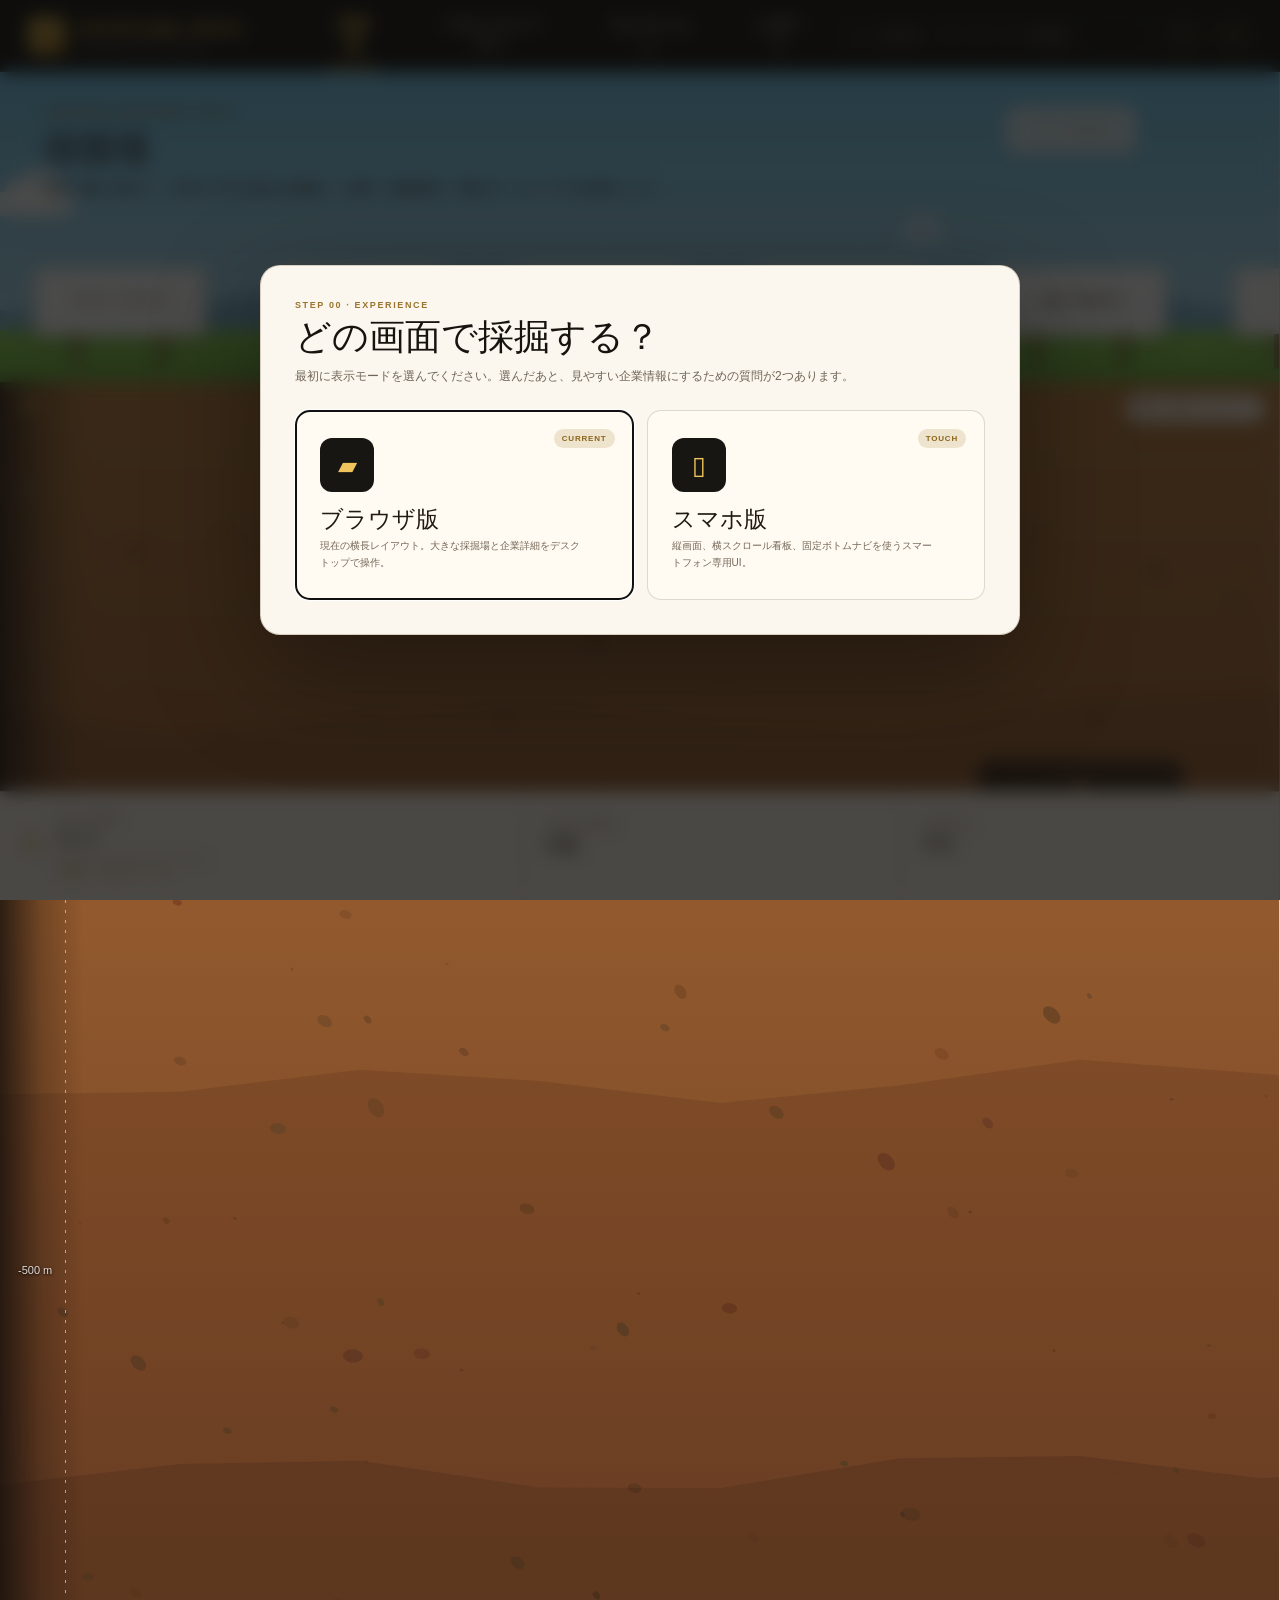
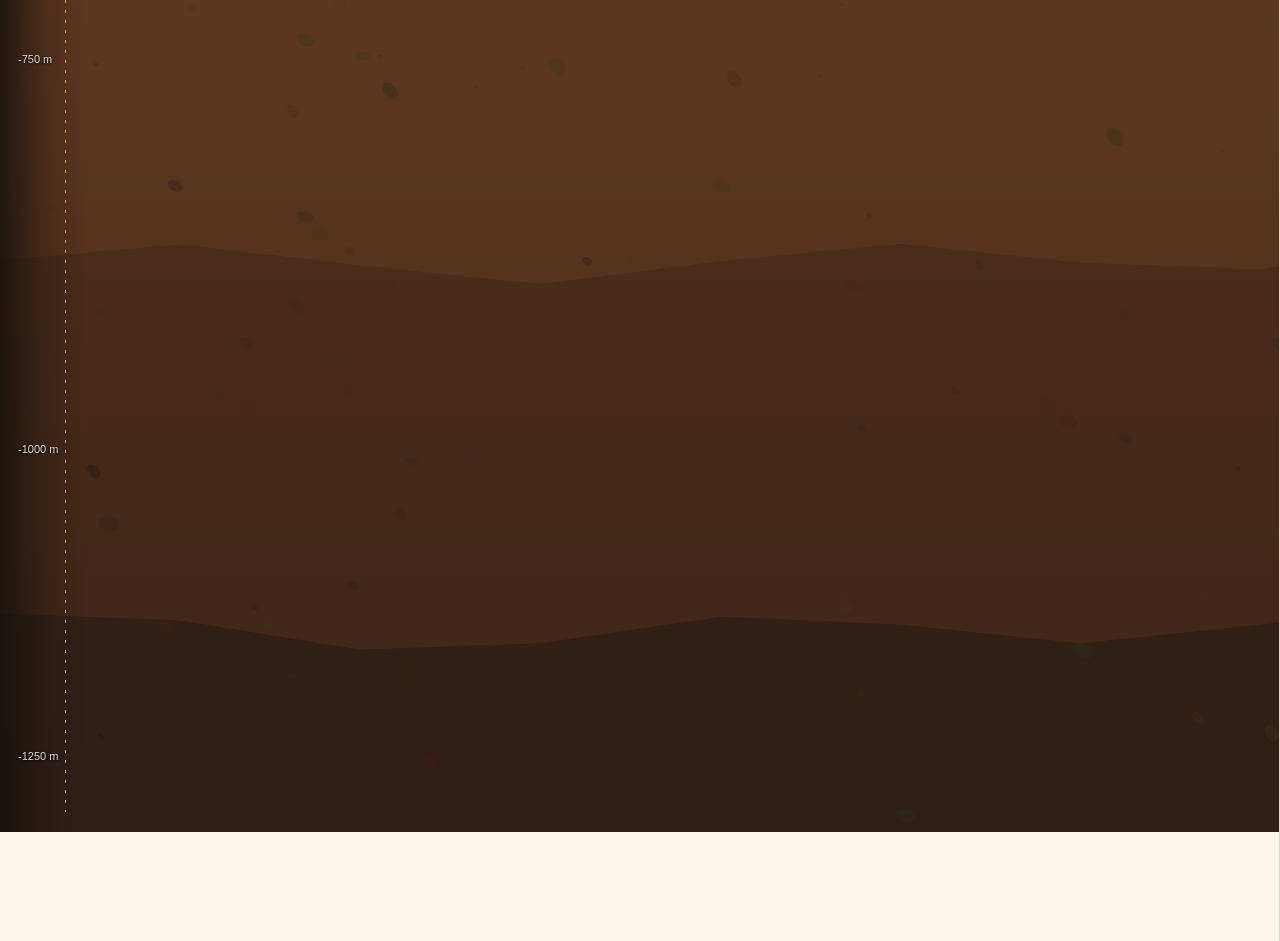
==== commit e1ab0f85: "Add preference onboarding after device selection" ====
--- a/index.html
+++ b/index.html
@@ -1748,6 +1748,34 @@
   font-size: 10px;
   font-weight: 700;
 }
+.preference-progress { display:flex; gap:8px; margin: 18px 0 24px; }
+.preference-progress span { flex:1; height:4px; border-radius:9px; background:#e3d6bd; }
+.preference-progress span.done { background:#b27b27; }
+.preference-stage[hidden] { display:none; }
+.preference-carousel { position:relative; display:flex; align-items:center; gap:8px; }
+.preference-viewport { flex:1; min-width:0; overflow:hidden; touch-action:pan-y; cursor:grab; }
+.preference-viewport.dragging { cursor:grabbing; }
+.preference-track { position:relative; display:flex; gap:14px; padding:12px max(0px, calc((100% - 190px) / 2)); transition:transform .45s cubic-bezier(.2,.8,.2,1); will-change:transform; }
+.preference-track.dragging { transition:none; }
+.preference-card { flex:0 0 190px; width:190px; height:245px; border:0; padding:0; background:none; color:#34231a; opacity:.45; transform:scale(.85); transition:opacity .35s, transform .35s; cursor:pointer; }
+.preference-card.current { opacity:1; transform:scale(1); }
+.preference-card:focus-visible, .preference-arrow:focus-visible { outline:3px solid #a16616; outline-offset:3px; }
+.preference-figure { position:relative; display:flex; justify-content:center; align-items:center; width:100%; height:100%; font-size:20px; font-weight:900; }
+.preference-card.shovel .preference-figure::before { content:""; position:absolute; width:30px; height:175px; top:3px; background:linear-gradient(90deg,#754a29,#c19259,#754a29); border:4px solid #473322; border-radius:20px; }
+.preference-card.shovel .preference-figure::after { content:""; position:absolute; width:154px; height:136px; bottom:3px; background:linear-gradient(145deg,#e4ad59,#a96328 70%,#6b3c20); border:5px solid #4a3020; border-radius:55% 55% 48% 48% / 22% 22% 75% 75%; box-shadow:inset 9px 9px 12px #fff4, 0 12px 20px #44331e35; }
+.preference-card.ore .preference-figure::before { content:""; position:absolute; inset:25px 12px; background:linear-gradient(140deg,#ffdf8c 0 22%,#c38737 23% 55%,#805029 56%); clip-path:polygon(28% 0,75% 8%,100% 38%,87% 82%,55% 100%,8% 82%,0 36%); filter:drop-shadow(0 10px 9px #4b2b1b55); }
+.preference-label { position:relative; z-index:1; display:block; max-width:140px; padding:9px 5px; background:#f9eed0ed; border:2px solid #644520; border-radius:8px; box-shadow:0 4px 0 #614320; line-height:1.25; }
+.preference-card.shovel .preference-label { margin-top:65px; }
+.preference-arrow { flex:0 0 34px; width:34px; height:44px; border:1px solid #b89a6f; border-radius:9px; background:#fff8e8; color:#533a1e; font-size:23px; cursor:pointer; }
+.preference-hint { margin:8px 0 0; color:#77634c; text-align:center; font-size:11px; }
+.preference-selection { min-height:20px; margin:12px 0 0; text-align:center; font-size:12px; font-weight:800; }
+.preference-footer { display:flex; justify-content:space-between; align-items:center; gap:12px; margin-top:22px; }
+.preference-footer button { min-height:44px; }
+.preference-back { border:0; background:transparent; color:#614a2c; cursor:pointer; }
+.snapshot-card.priority-feature { grid-column:1 / -1; border:2px solid #bc8132; background:linear-gradient(120deg,#fff2cf,#fffaf0); box-shadow:0 7px 18px #9b6a2424; }
+.snapshot-card.priority-feature small { color:#8d5a1f; font-size:10px; }
+.snapshot-card.priority-feature strong { font-size:22px; overflow-wrap:anywhere; }
+@media (prefers-reduced-motion:reduce) { .preference-track,.preference-card { transition:none; } }
 .analytics-badge {
   position: fixed;
   left: 12px;
@@ -2231,8 +2259,13 @@
 .mine-stage,
 #digCanvas {
   cursor: default !important;
-  touch-action: pan-x pan-y !important;
+  touch-action: pan-y !important;
   user-select: none;
+}
+
+.mine-stage.digging-path,
+.mine-stage.digging-path #digCanvas {
+  cursor: grabbing !important;
 }
 
 .mine-stage.soil-hover,
@@ -2501,7 +2534,7 @@
           <i class="rail-line"></i>
         </aside>
 
-        <div class="mine-stage" id="mineStage" tabindex="0" aria-label="採掘エリア。掘りたい位置をクリックまたはタップして掘ります。">
+      <div class="mine-stage" id="mineStage" tabindex="0" aria-label="採掘エリア。地表から土を押してなぞると、左右や斜めへ掘り進められます。">
           <div class="mine-underlay"></div>
           <div class="zone-lines" id="zoneLines"></div>
           <div class="ore-layer" id="oreLayer"></div>
@@ -2510,8 +2543,8 @@
 
           <div class="dig-hint" id="digHint">
             <span class="dig-icon">↧</span>
-            <strong>クリックして掘る</strong>
-            <small>掘りたい位置をクリック / タップ</small>
+          <strong>押して、なぞって掘る</strong>
+          <small>地表から左右・斜めにドラッグ / タップ</small>
           </div>
 
           <div class="depth-float" id="depthFloat">0 m</div>
@@ -2642,7 +2675,7 @@
     <div class="device-inner">
       <div class="onboarding-step">STEP 00 · EXPERIENCE</div>
       <h2>どの画面で採掘する？</h2>
-      <p class="device-lead">最初に表示モードを選んでください。スマホ版はタッチ操作と縦画面向けに最適化しています。選択後に志望業界アンケートへ進みます。</p>
+      <p class="device-lead">最初に表示モードを選んでください。選んだあと、見やすい企業情報にするための質問が2つあります。</p>
       <div class="device-grid">
         <button class="device-choice" id="chooseBrowserMode" type="button">
           <span class="device-tag">CURRENT</span>
@@ -2662,28 +2695,19 @@
 
   <dialog class="onboarding-dialog" id="onboardingDialog">
     <form class="onboarding-inner" id="onboardingForm">
-      <div class="onboarding-step">STEP 01 · DISCOVERY PROFILE</div>
-      <h2>いま興味がある業界は？</h2>
-      <p class="onboarding-lead">複数選択できます。最初の興味と、実際に掘った企業の違いをもとに発見体験を改善します。</p>
-
-      <div class="survey-options" id="surveyIndustryOptions"></div>
-
-      <div class="survey-divider"></div>
-
-      <label class="survey-option wide">
-        <input type="checkbox" id="surveyNoPreference">
-        <span>まだ特に決まっていない</span>
-      </label>
-
-      <div class="survey-error" id="surveyError"></div>
-
-      <div class="survey-footer">
-        <div class="survey-privacy">
-          サービス改善のため、匿名のアンケート回答・採掘位置・企業の発見/閲覧/保存などの操作データを収集します。
-          氏名・メールアドレスはこのアンケートでは収集しません。
-        </div>
-        <button class="black-btn button-height" type="submit">採掘をはじめる</button>
-      </div>
+      <div class="onboarding-step" id="preferenceStep">STEP 01 · PROFILE</div>
+      <div class="preference-progress" aria-hidden="true"><span class="done"></span><span id="preferenceProgress2"></span></div>
+      <section class="preference-stage" id="occupationStage">
+        <h2>職業は？</h2>
+        <div class="preference-carousel"><button class="preference-arrow" type="button" data-carousel="occupation" data-direction="-1" aria-label="前の職業">‹</button><div class="preference-viewport" id="occupationViewport" aria-label="職業を選ぶ"><div class="preference-track" id="occupationTrack"></div></div><button class="preference-arrow" type="button" data-carousel="occupation" data-direction="1" aria-label="次の職業">›</button></div>
+        <p class="preference-hint">左右にスワイプして選んでね</p><p class="preference-selection" id="occupationSelection" aria-live="polite"></p>
+      </section>
+      <section class="preference-stage" id="priorityStage" hidden>
+        <h2>優先度は？</h2>
+        <div class="preference-carousel"><button class="preference-arrow" type="button" data-carousel="priority" data-direction="-1" aria-label="前の優先項目">‹</button><div class="preference-viewport" id="priorityViewport" aria-label="重視する項目を選ぶ"><div class="preference-track" id="priorityTrack"></div></div><button class="preference-arrow" type="button" data-carousel="priority" data-direction="1" aria-label="次の優先項目">›</button></div>
+        <p class="preference-hint">いちばん気になる鉱石を選んでね</p><p class="preference-selection" id="prioritySelection" aria-live="polite"></p>
+      </section>
+      <div class="preference-footer"><button type="button" class="preference-back" id="preferenceBack" hidden>戻る</button><button class="black-btn button-height" id="preferenceNext" type="submit">次へ</button></div>
     </form>
   </dialog>
   <div class="analytics-badge" id="analyticsBadge">ANALYTICS NOT CONNECTED</div>
@@ -2699,7 +2723,7 @@
 
   <div class="toast" id="toast" role="status" aria-live="polite"></div>
 
-  <script src="company-data-client.js?v=20260828-2"></script>
+  <script src="company-data-client.js?v=20260903-restore"></script>
   <script>
 
 /* ===== VENTURE INFO anonymous analytics ===== */
@@ -2710,7 +2734,7 @@
 
 const ANALYTICS_SESSION_KEY = "vi-analytics-session-v1";
 const ONBOARDING_KEY = "vi-onboarding-complete-v1";
-const SURVEY_LOCAL_KEY = "vi-survey-response-v1";
+const PREFERENCE_KEY = "vi-preference-profile-v1";
 
 function makeAnalyticsSessionId() {
   if (globalThis.crypto?.randomUUID) return crypto.randomUUID();
@@ -2795,87 +2819,103 @@
   }
 }
 
-async function analyticsSubmitSurvey(interestedIndustries, noPreference) {
-  localStorage.setItem(SURVEY_LOCAL_KEY, JSON.stringify({
-    interested_industries: interestedIndustries,
-    no_preference: noPreference,
-    answered_at: new Date().toISOString()
-  }));
-
-  await analyticsPost("survey_responses", [{
-    session_id: analyticsSessionId,
-    interested_industries: interestedIndustries,
-    no_preference: noPreference
-  }]);
-
-  analyticsTrack("survey_submitted", {
-    metadata: {
-      interested_industries: interestedIndustries,
-      no_preference: noPreference
-    }
-  });
-}
-
 function setupOnboardingSurvey() {
   const dialog = document.getElementById("onboardingDialog");
   const form = document.getElementById("onboardingForm");
-  const options = document.getElementById("surveyIndustryOptions");
-  const noPreference = document.getElementById("surveyNoPreference");
-  const error = document.getElementById("surveyError");
-
-  if (!dialog || !form || !options || !noPreference || !error) return;
-
-  options.innerHTML = industries.map(industry => `
-    <label class="survey-option">
-      <input type="checkbox" name="survey-industry" value="${industry}">
-      <span>${industry}</span>
-    </label>
-  `).join("");
-
-  const industryChecks =
-    [...options.querySelectorAll('input[name="survey-industry"]')];
-
-  noPreference.addEventListener("change", () => {
-    if (noPreference.checked) {
-      industryChecks.forEach(input => input.checked = false);
-    }
-    error.textContent = "";
-  });
-
-  industryChecks.forEach(input => {
-    input.addEventListener("change", () => {
-      if (input.checked) noPreference.checked = false;
-      error.textContent = "";
+  if (!dialog || !form) return;
+  const choices = {
+    occupation: ["高校生", "大学生", "大学院生", "専門学校生", "社会人", "その他"],
+    priority: ["給与", "仕事内容", "働き方", "福利厚生", "企業の安定性", "成長環境"]
+  };
+  const selected = { occupation: 0, priority: 0 };
+  let stage = "occupation";
+  function select(kind, index) {
+    const track = document.getElementById(`${kind}Track`);
+    const viewport = document.getElementById(`${kind}Viewport`);
+    selected[kind] = Math.max(0, Math.min(choices[kind].length - 1, index));
+    const card = track.children[selected[kind]];
+    track.style.transform = `translateX(${-card.offsetLeft + (viewport.clientWidth - card.offsetWidth) / 2}px)`;
+    [...track.children].forEach((item, i) => {
+      item.classList.toggle("current", i === selected[kind]);
+      item.setAttribute("aria-pressed", String(i === selected[kind]));
     });
-  });
-
-  form.addEventListener("submit", async (event) => {
+    document.getElementById(`${kind}Selection`).textContent = choices[kind][selected[kind]];
+  }
+  for (const kind of ["occupation", "priority"]) {
+    const track = document.getElementById(`${kind}Track`);
+    const viewport = document.getElementById(`${kind}Viewport`);
+    track.innerHTML = choices[kind].map((name, i) => `<button class="preference-card ${kind === "occupation" ? "shovel" : "ore"}" type="button" aria-pressed="${i === 0}"><span class="preference-figure"><span class="preference-label">${name}</span></span></button>`).join("");
+    let suppressClick = false;
+    track.addEventListener("click", event => {
+      if (suppressClick) { event.preventDefault(); event.stopPropagation(); suppressClick = false; }
+    }, true);
+    [...track.children].forEach((card, i) => card.addEventListener("click", () => select(kind, i)));
+    let origin = null;
+    viewport.addEventListener("pointerdown", event => { origin = event.clientX; suppressClick = false; });
+    viewport.addEventListener("pointermove", event => {
+      if (origin === null || Math.abs(event.clientX - origin) < 5) return;
+      track.classList.add("dragging");
+      const card = track.children[selected[kind]];
+      const center = -card.offsetLeft + (viewport.clientWidth - card.offsetWidth) / 2;
+      track.style.transform = `translateX(${center + event.clientX - origin}px)`;
+    });
+    viewport.addEventListener("pointerup", event => {
+      if (origin === null) return;
+      const delta = event.clientX - origin;
+      origin = null;
+      track.classList.remove("dragging");
+      if (Math.abs(delta) > 32) { suppressClick = true; select(kind, selected[kind] + (delta < 0 ? 1 : -1)); }
+      else select(kind, selected[kind]);
+    });
+    viewport.addEventListener("pointercancel", () => { origin = null; track.classList.remove("dragging"); select(kind, selected[kind]); });
+    viewport.addEventListener("keydown", event => {
+      if (event.key === "ArrowRight" || event.key === "ArrowLeft") {
+        event.preventDefault(); select(kind, selected[kind] + (event.key === "ArrowRight" ? 1 : -1));
+        track.children[selected[kind]].focus();
+      }
+    });
+  }
+  document.querySelectorAll("[data-carousel]").forEach(button => button.addEventListener("click", () => {
+    const kind = button.dataset.carousel;
+    select(kind, selected[kind] + Number(button.dataset.direction));
+  }));
+  const back = document.getElementById("preferenceBack");
+  const next = document.getElementById("preferenceNext");
+  function showStage(kind) {
+    stage = kind;
+    document.getElementById("occupationStage").hidden = kind !== "occupation";
+    document.getElementById("priorityStage").hidden = kind !== "priority";
+    document.getElementById("preferenceStep").textContent = kind === "occupation" ? "STEP 01 · PROFILE" : "STEP 02 · PRIORITY";
+    document.getElementById("preferenceProgress2").classList.toggle("done", kind === "priority");
+    back.hidden = kind === "occupation";
+    next.textContent = kind === "occupation" ? "次へ" : "採掘をはじめる";
+    requestAnimationFrame(() => select(kind, selected[kind]));
+  }
+  back.addEventListener("click", () => showStage("occupation"));
+  dialog.addEventListener("cancel", event => event.preventDefault());
+  dialog.addEventListener("preference-open", () => requestAnimationFrame(() => select(stage, selected[stage])));
+  form.addEventListener("submit", event => {
     event.preventDefault();
-
-    const selected = industryChecks
-      .filter(input => input.checked)
-      .map(input => input.value);
-
-    if (!selected.length && !noPreference.checked) {
-      error.textContent =
-        "1つ以上選ぶか、「まだ特に決まっていない」を選んでください。";
-      return;
-    }
-
+    if (stage === "occupation") { showStage("priority"); return; }
+    const occupation = choices.occupation[selected.occupation];
+    const priority = choices.priority[selected.priority];
+    localStorage.setItem(PREFERENCE_KEY, JSON.stringify({ occupation, priority }));
     localStorage.setItem(ONBOARDING_KEY, "1");
     dialog.close();
-
-    analyticsSubmitSurvey(selected, noPreference.checked);
-    showToast("回答ありがとう。採掘をはじめよう");
+    analyticsTrack("preference_submitted", { metadata: { occupation, priority } });
   });
-
+  window.addEventListener("resize", () => select(stage, selected[stage]));
+  showStage("occupation");
 }
 
 function showSurveyIfNeeded() {
   const dialog = document.getElementById("onboardingDialog");
-  if (!dialog || localStorage.getItem(ONBOARDING_KEY)) return;
+  if (!dialog || localStorage.getItem(PREFERENCE_KEY)) return;
   requestAnimationFrame(() => {
-    if (!dialog.open) dialog.showModal();
+    if (!dialog.open) {
+      dialog.showModal();
+      dialog.dispatchEvent(new Event("preference-open"));
+    }
   });
 }
 
@@ -3331,7 +3371,13 @@
 let toastTimer;
 
 const SURFACE_BINS = 220;
-let surfaceProfile = new Array(SURFACE_BINS).fill(0);
+const EXCAVATION_STORAGE_KEY = "vi-major-excavation-v3";
+const EXCAVATION_INDEX_CELL = 72;
+const MAX_EXCAVATION_STROKES = 6000;
+let surfaceProfile = new Array(SURFACE_BINS).fill(0); // Legacy v2 progress.
+let excavationStrokes = [];
+let excavationIndex = new Map();
+let nextExcavationSeed = 1;
 let clods = [];
 let lastPhysicsTime = performance.now();
 
@@ -3363,18 +3409,51 @@
   const h = Math.max(1, els.mineStage.clientHeight);
   const normalized = surfaceProfile.map(v => Math.max(0, Math.min(1, v / h)));
   localStorage.setItem("vi-major-surface-v2", JSON.stringify(normalized));
-}
-
-function loadSurfaceProfile() {
+
+  try {
+    const compact = excavationStrokes.map(stroke => [
+      Number(stroke.x.toFixed(5)),
+      Number(stroke.y.toFixed(5)),
+      Number(stroke.r.toFixed(5)),
+      stroke.seed
+    ]);
+    localStorage.setItem(EXCAVATION_STORAGE_KEY, JSON.stringify(compact));
+  } catch (error) {
+    console.warn("Could not persist excavation mask:", error);
+  }
+}
+
+function loadExcavationState() {
   try {
     const saved = JSON.parse(localStorage.getItem("vi-major-surface-v2") || "null");
     if (Array.isArray(saved) && saved.length === SURFACE_BINS) {
       const h = Math.max(1, els.mineStage.clientHeight);
       surfaceProfile = saved.map(v => Math.max(0, Math.min(h - 10, Number(v || 0) * h)));
-      return;
+    } else {
+      surfaceProfile = new Array(SURFACE_BINS).fill(0);
     }
-  } catch (_) {}
-  surfaceProfile = new Array(SURFACE_BINS).fill(0);
+  } catch (_) {
+    surfaceProfile = new Array(SURFACE_BINS).fill(0);
+  }
+
+  try {
+    const saved = JSON.parse(localStorage.getItem(EXCAVATION_STORAGE_KEY) || "[]");
+    excavationStrokes = Array.isArray(saved)
+      ? saved
+          .filter(row => Array.isArray(row) && row.length >= 4)
+          .map(row => ({
+            x: Math.max(0, Math.min(1, Number(row[0]) || 0)),
+            y: Math.max(0, Math.min(1, Number(row[1]) || 0)),
+            r: Math.max(.001, Math.min(.2, Number(row[2]) || .01)),
+            seed: Math.max(1, Math.round(Number(row[3]) || 1))
+          }))
+      : [];
+  } catch (_) {
+    excavationStrokes = [];
+  }
+
+  nextExcavationSeed = excavationStrokes.reduce((max, stroke) => Math.max(max, stroke.seed), 0) + 1;
+  rebuildExcavationIndex();
 }
 
 function initials(name) {
@@ -3583,11 +3662,15 @@
 
 function eraseExcavatedSurface() {
   if (!ctx) return;
-  const w = els.mineStage.getBoundingClientRect().width;
+  const { w, h } = getStageMetrics();
   const step = w / (SURFACE_BINS - 1);
+
+  rebuildExcavationIndex();
 
   ctx.save();
   ctx.globalCompositeOperation = "destination-out";
+
+  // Keep excavation made with the previous one-dimensional engine.
   ctx.beginPath();
   ctx.moveTo(0, 0);
   ctx.lineTo(w, 0);
@@ -3601,7 +3684,182 @@
   ctx.closePath();
   ctx.fillStyle = "#000";
   ctx.fill();
+
+  excavationStrokes.forEach(stroke => eraseOrganicStroke(stroke, w, h));
   ctx.restore();
+}
+
+function getStageMetrics() {
+  return {
+    w: Math.max(1, els.mineStage.getBoundingClientRect().width),
+    h: Math.max(1, els.mineStage.clientHeight)
+  };
+}
+
+function excavationNoise(seed, offset) {
+  const value = Math.sin((seed + offset * 97.17) * 12.9898) * 43758.5453;
+  return value - Math.floor(value);
+}
+
+function strokePixels(stroke, w, h) {
+  return {
+    x: stroke.x * w,
+    y: stroke.y * h,
+    r: stroke.r * Math.min(w, h),
+    seed: stroke.seed
+  };
+}
+
+function excavationIndexKey(column, row) {
+  return `${column}:${row}`;
+}
+
+function addStrokeToExcavationIndex(stroke) {
+  const { w, h } = getStageMetrics();
+  const px = strokePixels(stroke, w, h);
+  const reach = px.r * 1.16;
+  const minColumn = Math.floor((px.x - reach) / EXCAVATION_INDEX_CELL);
+  const maxColumn = Math.floor((px.x + reach) / EXCAVATION_INDEX_CELL);
+  const minRow = Math.floor((px.y - reach) / EXCAVATION_INDEX_CELL);
+  const maxRow = Math.floor((px.y + reach) / EXCAVATION_INDEX_CELL);
+
+  for (let column = minColumn; column <= maxColumn; column++) {
+    for (let row = minRow; row <= maxRow; row++) {
+      const key = excavationIndexKey(column, row);
+      if (!excavationIndex.has(key)) excavationIndex.set(key, []);
+      excavationIndex.get(key).push(stroke);
+    }
+  }
+}
+
+function rebuildExcavationIndex() {
+  excavationIndex = new Map();
+  excavationStrokes.forEach(addStrokeToExcavationIndex);
+}
+
+function legacySurfaceDepthAtX(x) {
+  const { w } = getStageMetrics();
+  const pos = Math.max(0, Math.min(SURFACE_BINS - 1, (x / w) * (SURFACE_BINS - 1)));
+  const i0 = Math.floor(pos);
+  const i1 = Math.min(SURFACE_BINS - 1, i0 + 1);
+  const t = pos - i0;
+  return surfaceProfile[i0] * (1 - t) + surfaceProfile[i1] * t;
+}
+
+function isPointExcavated(localX, localY) {
+  const { w, h } = getStageMetrics();
+  if (localY < 0 || localX < 0 || localX > w) return true;
+  if (localY > h) return false;
+  if (localY < legacySurfaceDepthAtX(localX)) return true;
+
+  const column = Math.floor(localX / EXCAVATION_INDEX_CELL);
+  const row = Math.floor(localY / EXCAVATION_INDEX_CELL);
+  const candidates = excavationIndex.get(excavationIndexKey(column, row)) || [];
+
+  for (let i = candidates.length - 1; i >= 0; i--) {
+    const px = strokePixels(candidates[i], w, h);
+    const dx = localX - px.x;
+    const dy = localY - px.y;
+    if (dx * dx + dy * dy <= Math.pow(px.r * 1.05, 2)) return true;
+  }
+  return false;
+}
+
+function excavationFrontierAt(localX, localY, radius) {
+  let hasAir = isPointExcavated(localX, localY);
+  let hasSoil = !hasAir;
+  const sampleRadius = radius * .76;
+
+  for (let i = 0; i < 12; i++) {
+    const angle = (i / 12) * Math.PI * 2;
+    const excavated = isPointExcavated(
+      localX + Math.cos(angle) * sampleRadius,
+      localY + Math.sin(angle) * sampleRadius
+    );
+    hasAir ||= excavated;
+    hasSoil ||= !excavated;
+  }
+
+  return hasAir && hasSoil;
+}
+
+function brushRadiusForTool(tool = currentTool()) {
+  if (tool.id === "drill") return 38;
+  if (tool.id === "shovel") return 28;
+  return 20;
+}
+
+function eraseOrganicStroke(stroke, w, h) {
+  if (!ctx) return;
+  const px = strokePixels(stroke, w, h);
+
+  ctx.beginPath();
+  ctx.arc(px.x, px.y, px.r * .84, 0, Math.PI * 2);
+
+  for (let i = 0; i < 8; i++) {
+    const angle = (i / 8) * Math.PI * 2 + excavationNoise(px.seed, i) * .42;
+    const distance = px.r * (.54 + excavationNoise(px.seed, i + 20) * .16);
+    const lobeRadius = px.r * (.25 + excavationNoise(px.seed, i + 40) * .17);
+    ctx.moveTo(px.x + Math.cos(angle) * distance + lobeRadius, px.y + Math.sin(angle) * distance);
+    ctx.arc(
+      px.x + Math.cos(angle) * distance,
+      px.y + Math.sin(angle) * distance,
+      lobeRadius,
+      0,
+      Math.PI * 2
+    );
+  }
+
+  ctx.fillStyle = "#000";
+  ctx.fill();
+}
+
+function compactExcavationStrokes() {
+  if (excavationStrokes.length <= MAX_EXCAVATION_STROKES) return false;
+  const recentStart = excavationStrokes.length - 1200;
+  excavationStrokes = excavationStrokes.filter((_, index) => index >= recentStart || index % 2 === 0);
+  rebuildExcavationIndex();
+  return true;
+}
+
+function stampOrganicExcavation(localX, localY, radius) {
+  const { w, h } = getStageMetrics();
+  const stroke = {
+    x: Math.max(0, Math.min(1, localX / w)),
+    y: Math.max(0, Math.min(1, localY / h)),
+    r: Math.max(.001, Math.min(.2, radius / Math.min(w, h))),
+    seed: nextExcavationSeed++
+  };
+
+  excavationStrokes.push(stroke);
+  addStrokeToExcavationIndex(stroke);
+
+  if (ctx) {
+    ctx.save();
+    ctx.globalCompositeOperation = "destination-out";
+    eraseOrganicStroke(stroke, w, h);
+    ctx.restore();
+  }
+
+  if (compactExcavationStrokes()) drawCover();
+  return stroke;
+}
+
+function carveOrganicPath(fromX, fromY, toX, toY, radius) {
+  const distance = Math.hypot(toX - fromX, toY - fromY);
+  const spacing = Math.max(5, radius * .34);
+  const steps = Math.max(1, Math.ceil(distance / spacing));
+  const carved = [];
+
+  for (let step = 0; step <= steps; step++) {
+    const progress = steps ? step / steps : 1;
+    const x = fromX + (toX - fromX) * progress;
+    const y = fromY + (toY - fromY) * progress;
+    if (!excavationFrontierAt(x, y, radius)) continue;
+    carved.push(stampOrganicExcavation(x, y, radius));
+  }
+
+  return carved;
 }
 
 function getCompanyPoint(company) {
@@ -3615,55 +3873,19 @@
 }
 
 function surfaceDepthAtX(x) {
-  const w = Math.max(1, els.mineStage.getBoundingClientRect().width);
-  const pos = Math.max(0, Math.min(SURFACE_BINS - 1, (x / w) * (SURFACE_BINS - 1)));
-  const i0 = Math.floor(pos);
-  const i1 = Math.min(SURFACE_BINS - 1, i0 + 1);
-  const t = pos - i0;
-  return surfaceProfile[i0] * (1 - t) + surfaceProfile[i1] * t;
+  const { h } = getStageMetrics();
+  for (let y = 0; y <= h; y += 4) {
+    if (!isPointExcavated(x, y)) return y;
+  }
+  return h;
 }
 
 function carveWithShovel(localX, downwardSpeed) {
-  const w = els.mineStage.getBoundingClientRect().width;
-  const h = els.mineStage.clientHeight;
-  const center = Math.round((localX / w) * (SURFACE_BINS - 1));
-
-  // Small blade footprint: roughly 26–38px on desktop.
-  const bladeHalfPx = 14 + Math.min(5, state.level * 1.3);
-  const halfBins = Math.max(2, Math.round((bladeHalfPx / w) * (SURFACE_BINS - 1)));
-  const depthGain = Math.min(29, 10 + Math.max(0, downwardSpeed) * .18 + state.level * 1.2);
-
-  for (let i = center - halfBins; i <= center + halfBins; i++) {
-    if (i < 0 || i >= SURFACE_BINS) continue;
-    const d = Math.abs(i - center) / Math.max(1, halfBins);
-    const shovelShape = Math.pow(Math.max(0, 1 - d), .72);
-    const jagged = .82 + Math.random() * .34;
-    surfaceProfile[i] = Math.min(h - 14, surfaceProfile[i] + depthGain * shovelShape * jagged);
-  }
-
-  // Give the cut a little real-earth asymmetry rather than a perfect geometric bowl.
-  const nudge = Math.random() < .5 ? -1 : 1;
-  const edge = center + nudge * halfBins;
-  if (edge >= 0 && edge < SURFACE_BINS) {
-    surfaceProfile[edge] = Math.max(0, surfaceProfile[edge] - 2 - Math.random() * 5);
-  }
-
-  drawCover();
-  persist();
-
-  const excavationPx = surfaceDepthAtX(localX);
-  analyticsTrack("dig", {
-    industry: getIndustryFromX(localX),
-    x_position: localX / Math.max(1, w),
-    depth_m: getDepthFromY(excavationPx),
-    metadata: {
-      dig_power_level: state.level,
-      downward_speed: Number(Math.max(0, downwardSpeed).toFixed(2))
-    }
-  });
-}
-
-function revealCompaniesNear(localX) {
+  const localY = surfaceDepthAtX(localX);
+  digAtLocalPoint(localX, localY, localX, Math.max(0, localY - 4), true, downwardSpeed);
+}
+
+function revealCompaniesNear(localX, localY, brushRadius) {
   let found = null;
 
   companies.forEach(company => {
@@ -3673,8 +3895,9 @@
     const industry = getIndustryFromX(localX);
     if (company.industry !== industry) return;
 
-    const excavation = surfaceDepthAtX(p.x);
-    if (Math.abs(p.x - localX) <= 34 && excavation >= p.y - 22) {
+    const uncovered = isPointExcavated(p.x, p.y);
+    const closeToBrush = Math.hypot(p.x - localX, p.y - localY) <= brushRadius + 34;
+    if (uncovered && closeToBrush) {
       state.discovered.add(company.name);
       recordInterest(company.industry,"discover");
       const ore = [...document.querySelectorAll(".ore")].find(el => el.dataset.name === company.name);
@@ -3760,7 +3983,13 @@
       p.x = Math.max(1, Math.min(w - 1, p.x));
     }
 
-    const ground = surfaceDepthAtX(p.x);
+    let ground = h + 30;
+    for (let y = Math.max(0, p.y); y <= h; y += 4) {
+      if (!isPointExcavated(p.x, y)) {
+        ground = y;
+        break;
+      }
+    }
     if (p.vy > 0 && p.y >= ground - 2) {
       p.y = ground - 2;
       p.vy *= -.27;
@@ -3783,33 +4012,66 @@
   });
 }
 
-function digAtLocalPoint(localX, localY = 0) {
+function digAtLocalPoint(
+  localX,
+  localY = 0,
+  fromX = localX,
+  fromY = localY,
+  reward = true,
+  impactOverride = null
+) {
   const rect = els.mineStage.getBoundingClientRect();
   localX = Math.max(0, Math.min(rect.width, localX));
   localY = Math.max(0, Math.min(rect.height, localY));
-
-  // Tool power grows at Lv.50 / Lv.100.
+  fromX = Math.max(0, Math.min(rect.width, fromX));
+  fromY = Math.max(0, Math.min(rect.height, fromY));
+
   const tool = currentTool();
-  const clickImpact = tool.impact;
-  gainDigXp();
-  recordInterest(getIndustryFromX(localX), "dig");
-
-  carveWithShovel(localX, clickImpact);
-  const newSurface = surfaceDepthAtX(localX);
-  spawnSoilClods(localX, newSurface, clickImpact);
-  revealCompaniesNear(localX);
-
-  const pulse = document.createElement("span");
-  pulse.className = "click-dig-pulse";
-  pulse.style.left = `${localX}px`;
-  pulse.style.top = `${Math.min(localY, newSurface)}px`;
-  els.mineStage.appendChild(pulse);
-  setTimeout(() => pulse.remove(), 420);
-
-  state.deepest = Math.max(state.deepest, getDepthFromY(newSurface));
+  const impact = impactOverride ?? tool.impact;
+  const brushRadius = brushRadiusForTool(tool) + Math.min(8, Math.max(0, impact - tool.impact) * .08);
+  const carved = carveOrganicPath(fromX, fromY, localX, localY, brushRadius);
+  if (!carved.length) return false;
+
+  if (reward) {
+    gainDigXp();
+    recordInterest(getIndustryFromX(localX), "dig");
+    spawnSoilClods(localX, localY, impact);
+    revealCompaniesNear(localX, localY, brushRadius);
+
+    analyticsTrack("dig", {
+      industry: getIndustryFromX(localX),
+      x_position: localX / Math.max(1, rect.width),
+      depth_m: getDepthFromY(Math.min(rect.height, localY + brushRadius)),
+      metadata: {
+        dig_power_level: state.level,
+        brush_radius: Number(brushRadius.toFixed(1)),
+        path_dx: Number((localX - fromX).toFixed(1)),
+        path_dy: Number((localY - fromY).toFixed(1))
+      }
+    });
+  }
+
+  if (reward) {
+    const pulse = document.createElement("span");
+    pulse.className = "click-dig-pulse";
+    pulse.style.left = `${localX}px`;
+    pulse.style.top = `${localY}px`;
+    els.mineStage.appendChild(pulse);
+    setTimeout(() => pulse.remove(), 420);
+  }
+
+  const deepestPixel = carved.reduce((max, stroke) => {
+    const px = strokePixels(stroke, rect.width, rect.height);
+    return Math.max(max, px.y + px.r);
+  }, localY + brushRadius);
+  state.deepest = Math.max(state.deepest, getDepthFromY(Math.min(rect.height, deepestPixel)));
   els.hint.classList.add("hidden");
-  if (navigator.vibrate) navigator.vibrate(8);
-  updateStatus();
+  if (reward) {
+    persist();
+    if (navigator.vibrate) navigator.vibrate(8);
+    updateStatus();
+  }
+  return true;
 }
 
 function pointOverSoil(clientX, clientY) {
@@ -3818,18 +4080,18 @@
 
   const localX = clientX - rect.left;
   const localY = clientY - rect.top;
-  const soilTop = surfaceDepthAtX(localX);
-
-  // The canvas soil begins at the current excavation surface and continues downward.
-  // Above this line is transparent, already-dug space.
-  return localY >= soilTop;
-}
-
-function digAtClientPoint(clientX, clientY) {
+  return !isPointExcavated(localX, localY);
+}
+
+function digAtClientPoint(clientX, clientY, fromClientX = clientX, fromClientY = clientY, reward = true) {
   const rect = els.mineStage.getBoundingClientRect();
-  if (!pointOverSoil(clientX, clientY)) return false;
-  digAtLocalPoint(clientX - rect.left, clientY - rect.top);
-  return true;
+  return digAtLocalPoint(
+    clientX - rect.left,
+    clientY - rect.top,
+    fromClientX - rect.left,
+    fromClientY - rect.top,
+    reward
+  );
 }
 
 function updateSoilCursor(clientX, clientY, target = null) {
@@ -3847,28 +4109,47 @@
   if (e.pointerType === "mouse" && e.button !== 0) return;
   if (e.target.closest?.(".ore.revealed")) return;
 
-  // Only arm the click if the cursor is currently sitting on brown soil.
-  if (!pointOverSoil(e.clientX, e.clientY)) return;
+  const rect = els.mineStage.getBoundingClientRect();
+  const localX = e.clientX - rect.left;
+  const localY = e.clientY - rect.top;
+  const radius = brushRadiusForTool();
+  if (!pointOverSoil(e.clientX, e.clientY) || !excavationFrontierAt(localX, localY, radius)) {
+    if (pointOverSoil(e.clientX, e.clientY)) showToast("地表か、掘った穴の縁から掘り進めてください");
+    return;
+  }
 
   digPointerGesture = {
     pointerId: e.pointerId,
-    x: e.clientX,
-    y: e.clientY
+    lastX: e.clientX,
+    lastY: e.clientY,
+    lastRewardAt: performance.now()
   };
+  els.mineStage.classList.add("digging-path");
+  els.mineStage.setPointerCapture?.(e.pointerId);
+  digAtClientPoint(e.clientX, e.clientY);
+}
+
+function onDigPointerMove(e) {
+  const g = digPointerGesture;
+  if (!g || e.pointerId !== g.pointerId) return;
+  const distance = Math.hypot(e.clientX - g.lastX, e.clientY - g.lastY);
+  if (distance < 3) return;
+
+  const now = performance.now();
+  const reward = now - g.lastRewardAt >= 120;
+  const carved = digAtClientPoint(e.clientX, e.clientY, g.lastX, g.lastY, reward);
+  g.lastX = e.clientX;
+  g.lastY = e.clientY;
+  if (reward && carved) g.lastRewardAt = now;
 }
 
 function onDigPointerUp(e) {
   const g = digPointerGesture;
   if (!g || e.pointerId !== g.pointerId) return;
   digPointerGesture = null;
-
-  if (e.target.closest?.(".ore.revealed")) return;
-
-  const moved = Math.hypot(e.clientX - g.x, e.clientY - g.y);
-  if (moved > 10) return;
-
-  // Re-check at release: clicking empty excavated space does nothing.
-  digAtClientPoint(e.clientX, e.clientY);
+  els.mineStage.classList.remove("digging-path");
+  if (els.mineStage.hasPointerCapture?.(e.pointerId)) els.mineStage.releasePointerCapture(e.pointerId);
+  persist();
   if (e.pointerType !== "touch") updateSoilCursor(e.clientX, e.clientY, e.target);
 }
 
@@ -3876,6 +4157,8 @@
   if (!digPointerGesture) return;
   if (e.pointerId === undefined || e.pointerId === digPointerGesture.pointerId) {
     digPointerGesture = null;
+    els.mineStage.classList.remove("digging-path");
+    persist();
   }
 }
 
@@ -4017,7 +4300,7 @@
     const newSurface = surfaceDepthAtX(localX);
 
     spawnSoilClods(localX, newSurface, downwardSpeed);
-    revealCompaniesNear(localX);
+    revealCompaniesNear(localX, newSurface, brushRadiusForTool());
 
     state.deepest = Math.max(state.deepest, getDepthFromY(newSurface));
     shovelPhysics.digArmed = false;
@@ -4081,7 +4364,7 @@
 }
 
 
-const VERIFIED_POC_KEYS = new Set(["Sony Group", "ITOCHU", "Hitachi"]);
+const VERIFIED_ALL_COMPANIES = true;
 const verifiedProfileCache = new Map();
 
 function viEsc(value) {
@@ -4159,16 +4442,29 @@
   const business = window.VICompanyData.point(profile, "business_description");
   if (business) document.getElementById("dialogSummary").textContent = business.display_value;
 
-  const snapshotFields = ["starting_salary","annual_holidays","employee_count_consolidated","employee_count","revenue"];
+  let priority = "";
+  try { priority = JSON.parse(localStorage.getItem(PREFERENCE_KEY) || "null")?.priority || ""; } catch (_) { /* Ignore invalid saved answers. */ }
+  const priorityFields = {
+    "給与": ["base_salary","starting_salary","average_salary","compensation_policy"],
+    "仕事内容": ["main_business","career_program","business_description"],
+    "働き方": ["annual_holidays","remote_work","average_overtime","workstyle_overview"],
+    "福利厚生": ["housing_allowance","training_program","benefits_other"],
+    "企業の安定性": ["revenue","operating_income","performance_summary","employee_count"],
+    "成長環境": ["career_program","training_program","growth_rate"]
+  };
+  const featured = (priorityFields[priority] || []).map(field => window.VICompanyData.point(profile, field)).find(Boolean);
+  const snapshotFields = ["base_salary","starting_salary","annual_holidays","employee_count_consolidated","employee_count","revenue"];
   const seen = new Set();
+  if (featured) seen.add(featured.field_name);
   const snapshots = [];
   for (const field of snapshotFields) {
     const p = window.VICompanyData.point(profile, field);
-    if (!p || seen.has(p.field_name) || snapshots.length >= 4) continue;
+    if (!p || seen.has(p.field_name) || snapshots.length >= (priority ? 3 : 4)) continue;
     seen.add(p.field_name);
     snapshots.push(p);
   }
-  els.snapshotGrid.innerHTML = snapshots.map(p => {
+  const featuredHtml = priority ? `<div class="snapshot-card priority-feature"><small>あなたが重視する「${viEsc(priority)}」 · ${featured ? viEsc(window.VICompanyData.fieldMeta[featured.field_name]?.[1] || featured.field_name) : "公式情報"}</small><strong>${featured ? viEsc(featured.display_value) : "公式情報はまだ確認できません"}</strong><span>${featured ? viEsc(verifiedSourceLabel(featured.source_type)) : "確認済みの別の項目は下に表示しています"}</span></div>` : "";
+  els.snapshotGrid.innerHTML = featuredHtml + snapshots.map(p => {
     const meta = window.VICompanyData.fieldMeta[p.field_name];
     return `<div class="snapshot-card"><small>${viEsc(meta ? meta[1] : p.field_name)}</small><strong>${viEsc(p.display_value)}</strong><span>${viEsc(verifiedSourceLabel(p.source_type))}</span></div>`;
   }).join("");
@@ -4193,11 +4489,33 @@
     banner.className = "official-data-banner verified-data-banner";
     banner.textContent = `VERIFIED PUBLIC DATA · ${q.verifiedFields}項目 · HIGH CONFIDENCE ONLY · 根拠のない項目は表示していません`;
   }
-  renderVerifiedDetail(company, groups[0].key);
+  const featuredGroup = featured && window.VICompanyData.fieldMeta[featured.field_name]?.[0];
+  renderVerifiedDetail(company, groups.some(g => g.key === featuredGroup) ? featuredGroup : groups[0].key);
+}
+
+function renderVerifiedUnavailable(company, summary, message) {
+  if (state.selectedCompany !== company) return;
+  document.getElementById("dialogSummary").textContent = summary;
+  els.snapshotGrid.innerHTML = "";
+  els.detailTabs.innerHTML = "";
+  els.detailBody.innerHTML = `<div class="verified-empty-tech">${viEsc(message)}</div>`;
+  els.dialogSources.innerHTML = "";
+  const banner = document.querySelector(".official-data-banner");
+  if (banner) {
+    banner.className = "official-data-banner verified-data-banner";
+    banner.textContent = "VERIFIED PUBLIC DATA · 表示できるのは出典確認済みの項目のみです";
+  }
 }
 
 async function loadVerifiedProfile(company) {
-  if (!window.VICompanyData) return;
+  if (!window.VICompanyData) {
+    renderVerifiedUnavailable(
+      company,
+      "企業情報の読み込み機能を初期化できませんでした。",
+      "ページを再読み込みしてください。復旧しない場合は、時間をおいて再度お試しください。"
+    );
+    return;
+  }
   try {
     let profile = verifiedProfileCache.get(company.name);
     if (profile === undefined) {
@@ -4207,21 +4525,21 @@
     if (state.selectedCompany !== company) return;
     if (profile && profile.data_points?.length) {
       applyVerifiedProfile(company, profile);
-    } else if (VERIFIED_POC_KEYS.has(company.name)) {
-      document.getElementById("dialogSummary").textContent = "Verified DataのSupabase migrationを適用すると、この企業の確認済み公開情報だけが表示されます。";
-      els.snapshotGrid.innerHTML = "";
-      els.detailTabs.innerHTML = "";
-      els.detailBody.innerHTML = "";
-      els.dialogSources.innerHTML = "";
+    } else if (VERIFIED_ALL_COMPANIES) {
+      renderVerifiedUnavailable(
+        company,
+        "この企業の確認済み公開情報は、現在準備中です。",
+        "出典と確度を確認できた項目から順次公開します。"
+      );
     }
   } catch (err) {
     console.warn("Verified company profile load failed", err);
-    if (VERIFIED_POC_KEYS.has(company.name) && state.selectedCompany === company) {
-      document.getElementById("dialogSummary").textContent = "確認済み企業データの読み込みに失敗しました。既存の推測データへはフォールバックしません。";
-      els.snapshotGrid.innerHTML = "";
-      els.detailTabs.innerHTML = "";
-      els.detailBody.innerHTML = "";
-      els.dialogSources.innerHTML = "";
+    if (VERIFIED_ALL_COMPANIES && state.selectedCompany === company) {
+      renderVerifiedUnavailable(
+        company,
+        "確認済み企業データの読み込みに失敗しました。",
+        "推測データには切り替えません。通信状態を確認して再度開いてください。"
+      );
     }
   }
 }
@@ -4310,11 +4628,11 @@
   document.getElementById("saveCompanyBtn").textContent =
     state.saved.has(company.name) ? "保存済み" : "コレクションに保存";
 
-  if (VERIFIED_POC_KEYS.has(company.name)) {
+  if (VERIFIED_ALL_COMPANIES) {
     document.getElementById("dialogSummary").textContent = "確認済み公開情報を読み込んでいます…";
     els.snapshotGrid.innerHTML = "";
     els.detailTabs.innerHTML = "";
-    els.detailBody.innerHTML = "";
+    els.detailBody.innerHTML = `<div class="verified-empty-tech">Supabaseから出典確認済みの企業情報を取得しています…</div>`;
     els.dialogSources.innerHTML = "";
     if (banner) {
       banner.className = "official-data-banner verified-data-banner loading";
@@ -4421,6 +4739,7 @@
   localStorage.removeItem("vi-major-saved-v2");
   localStorage.removeItem("vi-major-deepest-v2");
   localStorage.removeItem("vi-major-surface-v2");
+  localStorage.removeItem(EXCAVATION_STORAGE_KEY);
   localStorage.removeItem("vi-dig-level-v2");
   localStorage.removeItem("vi-dig-xp-v2");
   localStorage.removeItem("vi-interest-signals-v1");
@@ -4451,9 +4770,9 @@
     });
   });
 
-  // Direct excavation: mouse click / touch tap = one shovel-sized dig.
-  // Pointer-up with a movement threshold keeps horizontal/vertical scrolling usable.
+  // Organic 2D excavation: press at an exposed edge, then drag sideways or diagonally.
   els.mineStage.addEventListener("pointerdown", onDigPointerDown);
+  els.mineStage.addEventListener("pointermove", onDigPointerMove);
   els.mineStage.addEventListener("pointerup", onDigPointerUp);
   els.mineStage.addEventListener("pointercancel", cancelDigPointer);
   els.mineStage.addEventListener("pointerleave", () => els.mineStage.classList.remove("soil-hover"));
@@ -4585,7 +4904,7 @@
 
   window.addEventListener("resize", () => {
     persist();
-    loadSurfaceProfile();
+    loadExcavationState();
     renderOres();
     drawCover();
 
@@ -4605,7 +4924,7 @@
   }
   buildIndustryRuler();
   setupQuarryHorizontalScroll();
-  loadSurfaceProfile();
+  loadExcavationState();
   renderOres();
   drawCover();
   persistCompanyCatalog();
@@ -4622,7 +4941,7 @@
       viewport_height: window.innerHeight
     }
   });
-  // Shovel UI removed in click-to-dig mode; no shovel physics loop is needed.
+  requestAnimationFrame(physicsFrame);
 }
 
 init();
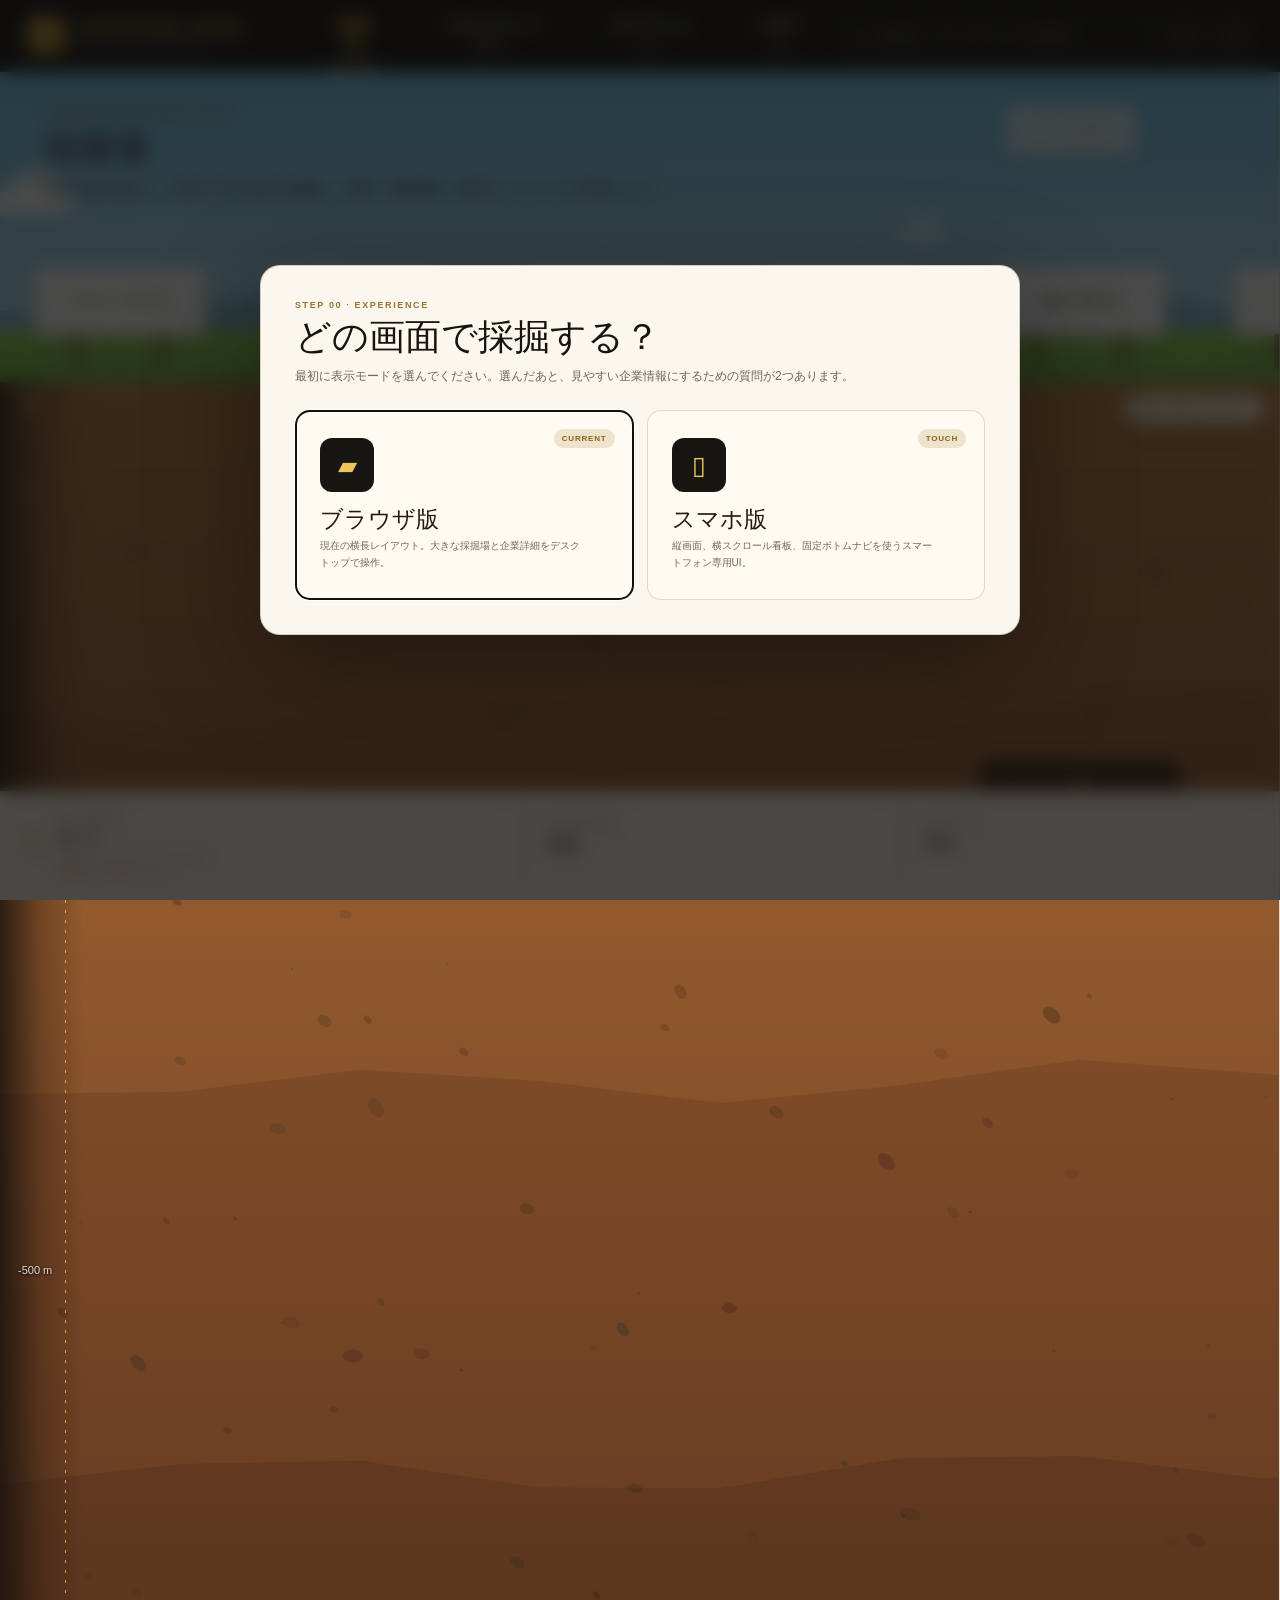
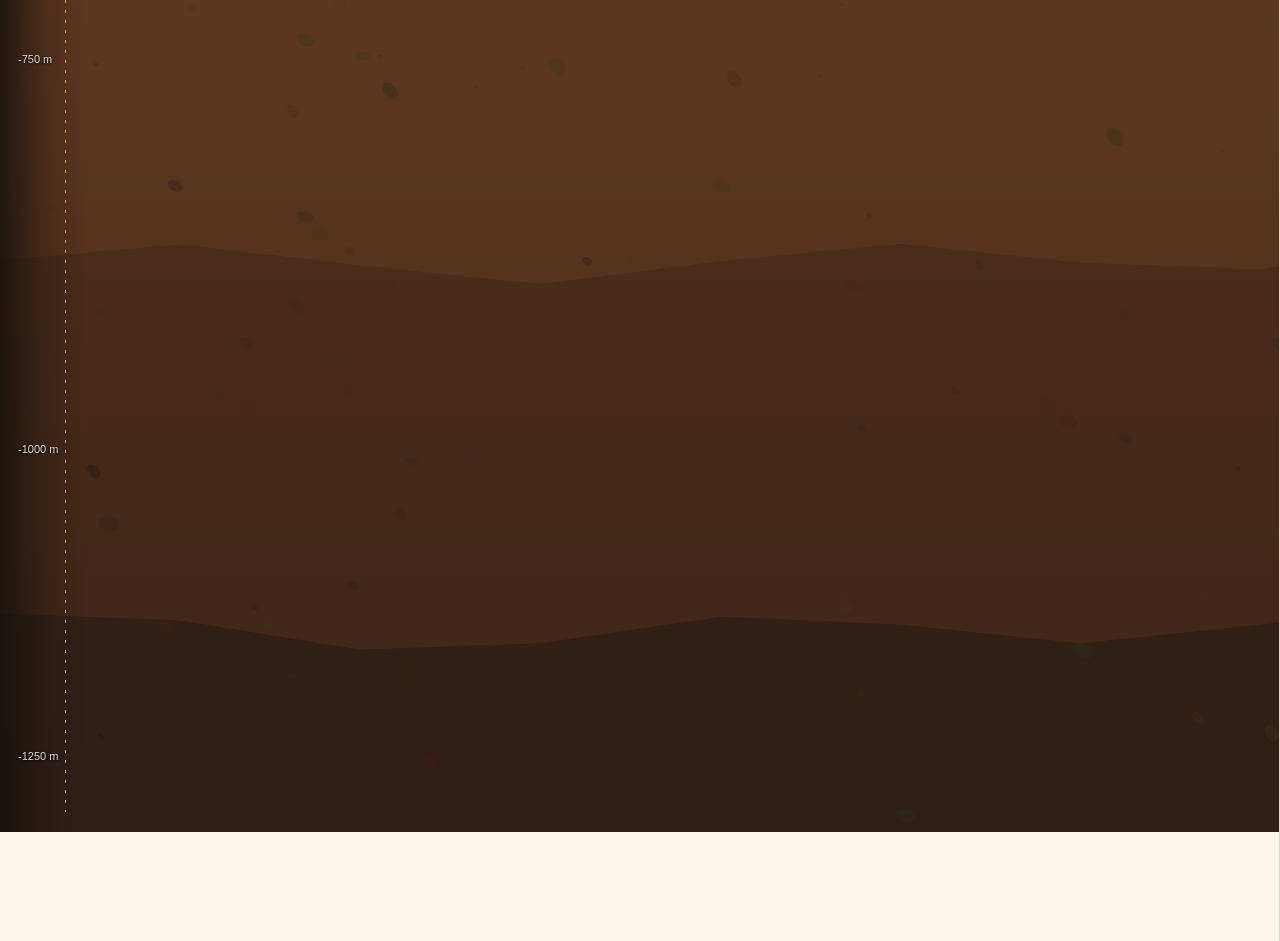
==== commit c3c2996b: "Fix preference ore cards conflicting with quarry styles" ====
--- a/index.html
+++ b/index.html
@@ -1763,7 +1763,7 @@
 .preference-figure { position:relative; display:flex; justify-content:center; align-items:center; width:100%; height:100%; font-size:20px; font-weight:900; }
 .preference-card.shovel .preference-figure::before { content:""; position:absolute; width:30px; height:175px; top:3px; background:linear-gradient(90deg,#754a29,#c19259,#754a29); border:4px solid #473322; border-radius:20px; }
 .preference-card.shovel .preference-figure::after { content:""; position:absolute; width:154px; height:136px; bottom:3px; background:linear-gradient(145deg,#e4ad59,#a96328 70%,#6b3c20); border:5px solid #4a3020; border-radius:55% 55% 48% 48% / 22% 22% 75% 75%; box-shadow:inset 9px 9px 12px #fff4, 0 12px 20px #44331e35; }
-.preference-card.ore .preference-figure::before { content:""; position:absolute; inset:25px 12px; background:linear-gradient(140deg,#ffdf8c 0 22%,#c38737 23% 55%,#805029 56%); clip-path:polygon(28% 0,75% 8%,100% 38%,87% 82%,55% 100%,8% 82%,0 36%); filter:drop-shadow(0 10px 9px #4b2b1b55); }
+.preference-card.preference-ore .preference-figure::before { content:""; position:absolute; inset:25px 12px; background:linear-gradient(140deg,#ffdf8c 0 22%,#c38737 23% 55%,#805029 56%); clip-path:polygon(28% 0,75% 8%,100% 38%,87% 82%,55% 100%,8% 82%,0 36%); filter:drop-shadow(0 10px 9px #4b2b1b55); }
 .preference-label { position:relative; z-index:1; display:block; max-width:140px; padding:9px 5px; background:#f9eed0ed; border:2px solid #644520; border-radius:8px; box-shadow:0 4px 0 #614320; line-height:1.25; }
 .preference-card.shovel .preference-label { margin-top:65px; }
 .preference-arrow { flex:0 0 34px; width:34px; height:44px; border:1px solid #b89a6f; border-radius:9px; background:#fff8e8; color:#533a1e; font-size:23px; cursor:pointer; }
@@ -2844,7 +2844,7 @@
   for (const kind of ["occupation", "priority"]) {
     const track = document.getElementById(`${kind}Track`);
     const viewport = document.getElementById(`${kind}Viewport`);
-    track.innerHTML = choices[kind].map((name, i) => `<button class="preference-card ${kind === "occupation" ? "shovel" : "ore"}" type="button" aria-pressed="${i === 0}"><span class="preference-figure"><span class="preference-label">${name}</span></span></button>`).join("");
+    track.innerHTML = choices[kind].map((name, i) => `<button class="preference-card ${kind === "occupation" ? "shovel" : "preference-ore"}" type="button" aria-pressed="${i === 0}"><span class="preference-figure"><span class="preference-label">${name}</span></span></button>`).join("");
     let suppressClick = false;
     track.addEventListener("click", event => {
       if (suppressClick) { event.preventDefault(); event.stopPropagation(); suppressClick = false; }
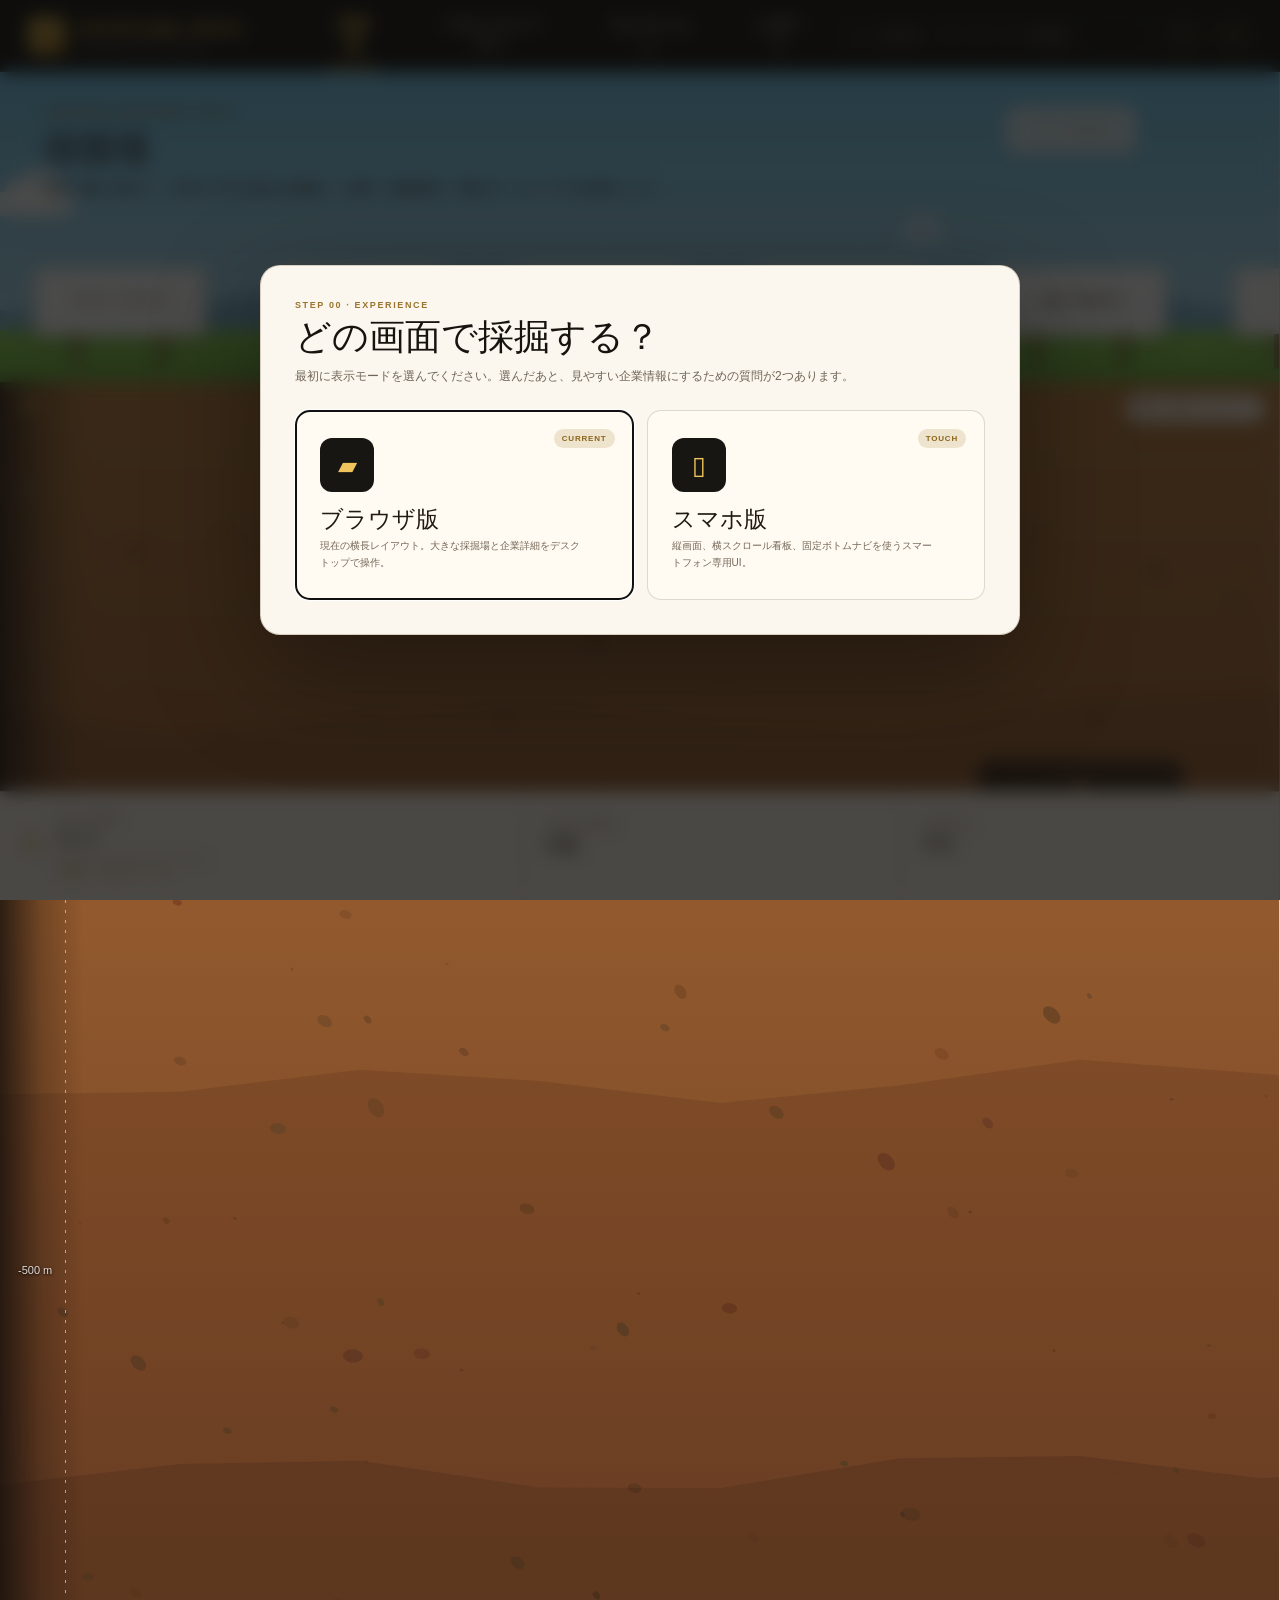
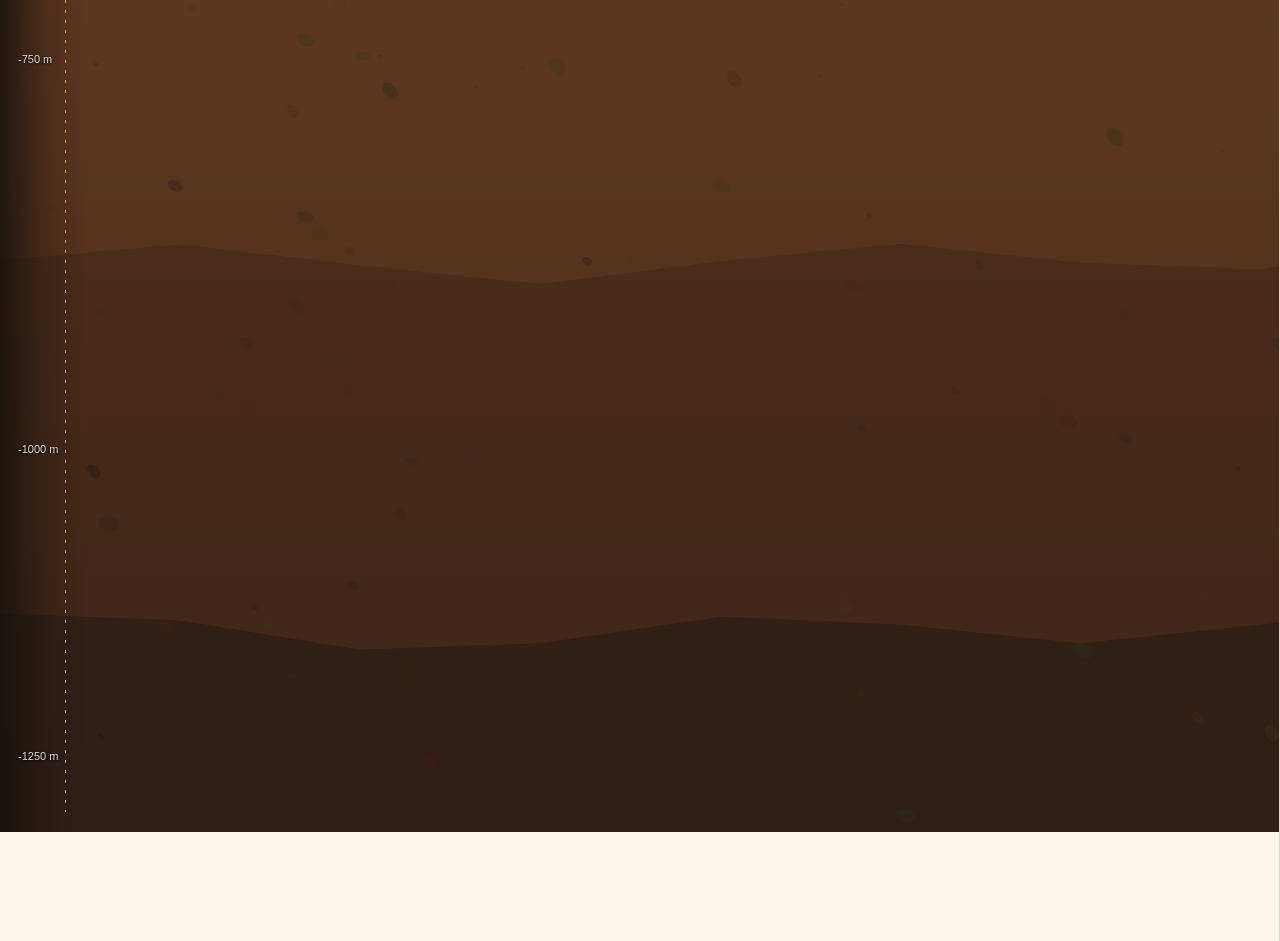
==== commit 6f46014c: "Rotate onboarding choice carousels and show full realistic shovel" ====
--- a/index.html
+++ b/index.html
@@ -1753,19 +1753,18 @@
 .preference-progress span.done { background:#b27b27; }
 .preference-stage[hidden] { display:none; }
 .preference-carousel { position:relative; display:flex; align-items:center; gap:8px; }
-.preference-viewport { flex:1; min-width:0; overflow:hidden; touch-action:pan-y; cursor:grab; }
+.preference-viewport { flex:1; min-width:0; overflow:hidden; touch-action:pan-y; cursor:grab; perspective:800px; perspective-origin:50% 45%; }
 .preference-viewport.dragging { cursor:grabbing; }
-.preference-track { position:relative; display:flex; gap:14px; padding:12px max(0px, calc((100% - 190px) / 2)); transition:transform .45s cubic-bezier(.2,.8,.2,1); will-change:transform; }
-.preference-track.dragging { transition:none; }
-.preference-card { flex:0 0 190px; width:190px; height:245px; border:0; padding:0; background:none; color:#34231a; opacity:.45; transform:scale(.85); transition:opacity .35s, transform .35s; cursor:pointer; }
-.preference-card.current { opacity:1; transform:scale(1); }
+.preference-track { position:relative; height:calc(clamp(230px, 38vh, 300px) + 20px); transform-style:preserve-3d; }
+.preference-card { position:absolute; top:50%; left:50%; width:clamp(150px, 34vw, 190px); height:clamp(230px, 38vh, 300px); border:0; padding:0; background:none; color:#34231a; cursor:pointer; opacity:var(--wheel-opacity, 0); transform:var(--wheel-transform, translate(-50%, -50%)); transition:transform .62s cubic-bezier(.2,.8,.2,1),opacity .45s ease; will-change:transform; }
+.preference-card.current { filter:drop-shadow(0 12px 16px #54381b35); }
+.preference-viewport.dragging .preference-card { transition:none; }
 .preference-card:focus-visible, .preference-arrow:focus-visible { outline:3px solid #a16616; outline-offset:3px; }
 .preference-figure { position:relative; display:flex; justify-content:center; align-items:center; width:100%; height:100%; font-size:20px; font-weight:900; }
-.preference-card.shovel .preference-figure::before { content:""; position:absolute; width:30px; height:175px; top:3px; background:linear-gradient(90deg,#754a29,#c19259,#754a29); border:4px solid #473322; border-radius:20px; }
-.preference-card.shovel .preference-figure::after { content:""; position:absolute; width:154px; height:136px; bottom:3px; background:linear-gradient(145deg,#e4ad59,#a96328 70%,#6b3c20); border:5px solid #4a3020; border-radius:55% 55% 48% 48% / 22% 22% 75% 75%; box-shadow:inset 9px 9px 12px #fff4, 0 12px 20px #44331e35; }
+.shovel-illustration { display:block; width:min(100%, 160px); height:100%; overflow:visible; pointer-events:none; }
 .preference-card.preference-ore .preference-figure::before { content:""; position:absolute; inset:25px 12px; background:linear-gradient(140deg,#ffdf8c 0 22%,#c38737 23% 55%,#805029 56%); clip-path:polygon(28% 0,75% 8%,100% 38%,87% 82%,55% 100%,8% 82%,0 36%); filter:drop-shadow(0 10px 9px #4b2b1b55); }
 .preference-label { position:relative; z-index:1; display:block; max-width:140px; padding:9px 5px; background:#f9eed0ed; border:2px solid #644520; border-radius:8px; box-shadow:0 4px 0 #614320; line-height:1.25; }
-.preference-card.shovel .preference-label { margin-top:65px; }
+.preference-card.shovel .preference-label { position:absolute; top:27%; left:50%; transform:translateX(-50%); max-width:125px; white-space:nowrap; }
 .preference-arrow { flex:0 0 34px; width:34px; height:44px; border:1px solid #b89a6f; border-radius:9px; background:#fff8e8; color:#533a1e; font-size:23px; cursor:pointer; }
 .preference-hint { margin:8px 0 0; color:#77634c; text-align:center; font-size:11px; }
 .preference-selection { min-height:20px; margin:12px 0 0; text-align:center; font-size:12px; font-weight:800; }
@@ -1775,7 +1774,7 @@
 .snapshot-card.priority-feature { grid-column:1 / -1; border:2px solid #bc8132; background:linear-gradient(120deg,#fff2cf,#fffaf0); box-shadow:0 7px 18px #9b6a2424; }
 .snapshot-card.priority-feature small { color:#8d5a1f; font-size:10px; }
 .snapshot-card.priority-feature strong { font-size:22px; overflow-wrap:anywhere; }
-@media (prefers-reduced-motion:reduce) { .preference-track,.preference-card { transition:none; } }
+@media (prefers-reduced-motion:reduce) { .preference-card { transition:none; } }
 .analytics-badge {
   position: fixed;
   left: 12px;
@@ -2829,45 +2828,85 @@
   };
   const selected = { occupation: 0, priority: 0 };
   let stage = "occupation";
+  function paintWheel(kind, position) {
+    const track = document.getElementById(`${kind}Track`);
+    const viewport = document.getElementById(`${kind}Viewport`);
+    const radius = Math.min(185, Math.max(130, viewport.clientWidth * .55));
+    const count = choices[kind].length;
+    [...track.children].forEach((item, i) => {
+      let distance = i - position;
+      if (distance > count / 2) distance -= count;
+      if (distance < -count / 2) distance += count;
+      const angle = distance * Math.PI / 3;
+      const depth = Math.abs(distance);
+      const x = Math.sin(angle) * radius;
+      const y = (1 - Math.cos(angle)) * 17;
+      const z = (Math.cos(angle) - 1) * 115;
+      const yaw = -Math.sin(angle) * 35;
+      const tilt = -Math.sin(angle) * 7;
+      const scale = Math.max(.63, 1 - depth * .085);
+      item.style.setProperty("--wheel-transform",
+        `translate(-50%, -50%) translate3d(${x.toFixed(1)}px, ${y.toFixed(1)}px, ${z.toFixed(1)}px) rotateY(${yaw.toFixed(1)}deg) rotateZ(${tilt.toFixed(1)}deg) scale(${scale.toFixed(3)})`);
+      item.style.setProperty("--wheel-opacity", String(Math.max(.1, 1 - depth * .33)));
+      item.style.zIndex = String(100 - Math.round(depth * 10));
+      item.style.pointerEvents = depth < 1.5 ? "auto" : "none";
+    });
+  }
   function select(kind, index) {
     const track = document.getElementById(`${kind}Track`);
-    const viewport = document.getElementById(`${kind}Viewport`);
-    selected[kind] = Math.max(0, Math.min(choices[kind].length - 1, index));
-    const card = track.children[selected[kind]];
-    track.style.transform = `translateX(${-card.offsetLeft + (viewport.clientWidth - card.offsetWidth) / 2}px)`;
+    const count = choices[kind].length;
+    selected[kind] = ((index % count) + count) % count;
+    paintWheel(kind, selected[kind]);
     [...track.children].forEach((item, i) => {
       item.classList.toggle("current", i === selected[kind]);
       item.setAttribute("aria-pressed", String(i === selected[kind]));
     });
     document.getElementById(`${kind}Selection`).textContent = choices[kind][selected[kind]];
   }
+  const shovelArt = '<img class="shovel-illustration" src="preference-shovel.svg" alt="" draggable="false">';
   for (const kind of ["occupation", "priority"]) {
     const track = document.getElementById(`${kind}Track`);
     const viewport = document.getElementById(`${kind}Viewport`);
-    track.innerHTML = choices[kind].map((name, i) => `<button class="preference-card ${kind === "occupation" ? "shovel" : "preference-ore"}" type="button" aria-pressed="${i === 0}"><span class="preference-figure"><span class="preference-label">${name}</span></span></button>`).join("");
+    track.innerHTML = choices[kind].map((name, i) => `<button class="preference-card ${kind === "occupation" ? "shovel" : "preference-ore"}" type="button" aria-pressed="${i === 0}"><span class="preference-figure">${kind === "occupation" ? shovelArt : ""}<span class="preference-label">${name}</span></span></button>`).join("");
     let suppressClick = false;
     track.addEventListener("click", event => {
       if (suppressClick) { event.preventDefault(); event.stopPropagation(); suppressClick = false; }
     }, true);
     [...track.children].forEach((card, i) => card.addEventListener("click", () => select(kind, i)));
     let origin = null;
-    viewport.addEventListener("pointerdown", event => { origin = event.clientX; suppressClick = false; });
+    let dragging = false;
+    viewport.addEventListener("pointerdown", event => {
+      if (event.pointerType === "mouse" && event.button !== 0) return;
+      origin = event.clientX;
+      suppressClick = false;
+    });
     viewport.addEventListener("pointermove", event => {
-      if (origin === null || Math.abs(event.clientX - origin) < 5) return;
-      track.classList.add("dragging");
-      const card = track.children[selected[kind]];
-      const center = -card.offsetLeft + (viewport.clientWidth - card.offsetWidth) / 2;
-      track.style.transform = `translateX(${center + event.clientX - origin}px)`;
+      if (origin === null || Math.abs(event.clientX - origin) < 5 && !dragging) return;
+      if (!dragging) {
+        dragging = true;
+        viewport.classList.add("dragging");
+        viewport.setPointerCapture?.(event.pointerId);
+      }
+      const turns = Math.max(-1.4, Math.min(1.4,
+        (origin - event.clientX) / Math.max(120, viewport.clientWidth * .33)));
+      paintWheel(kind, selected[kind] + turns);
     });
     viewport.addEventListener("pointerup", event => {
       if (origin === null) return;
       const delta = event.clientX - origin;
       origin = null;
-      track.classList.remove("dragging");
+      viewport.classList.remove("dragging");
+      if (dragging && viewport.hasPointerCapture?.(event.pointerId)) viewport.releasePointerCapture(event.pointerId);
+      dragging = false;
       if (Math.abs(delta) > 32) { suppressClick = true; select(kind, selected[kind] + (delta < 0 ? 1 : -1)); }
       else select(kind, selected[kind]);
     });
-    viewport.addEventListener("pointercancel", () => { origin = null; track.classList.remove("dragging"); select(kind, selected[kind]); });
+    viewport.addEventListener("pointercancel", () => {
+      origin = null;
+      dragging = false;
+      viewport.classList.remove("dragging");
+      select(kind, selected[kind]);
+    });
     viewport.addEventListener("keydown", event => {
       if (event.key === "ArrowRight" || event.key === "ArrowLeft") {
         event.preventDefault(); select(kind, selected[kind] + (event.key === "ArrowRight" ? 1 : -1));
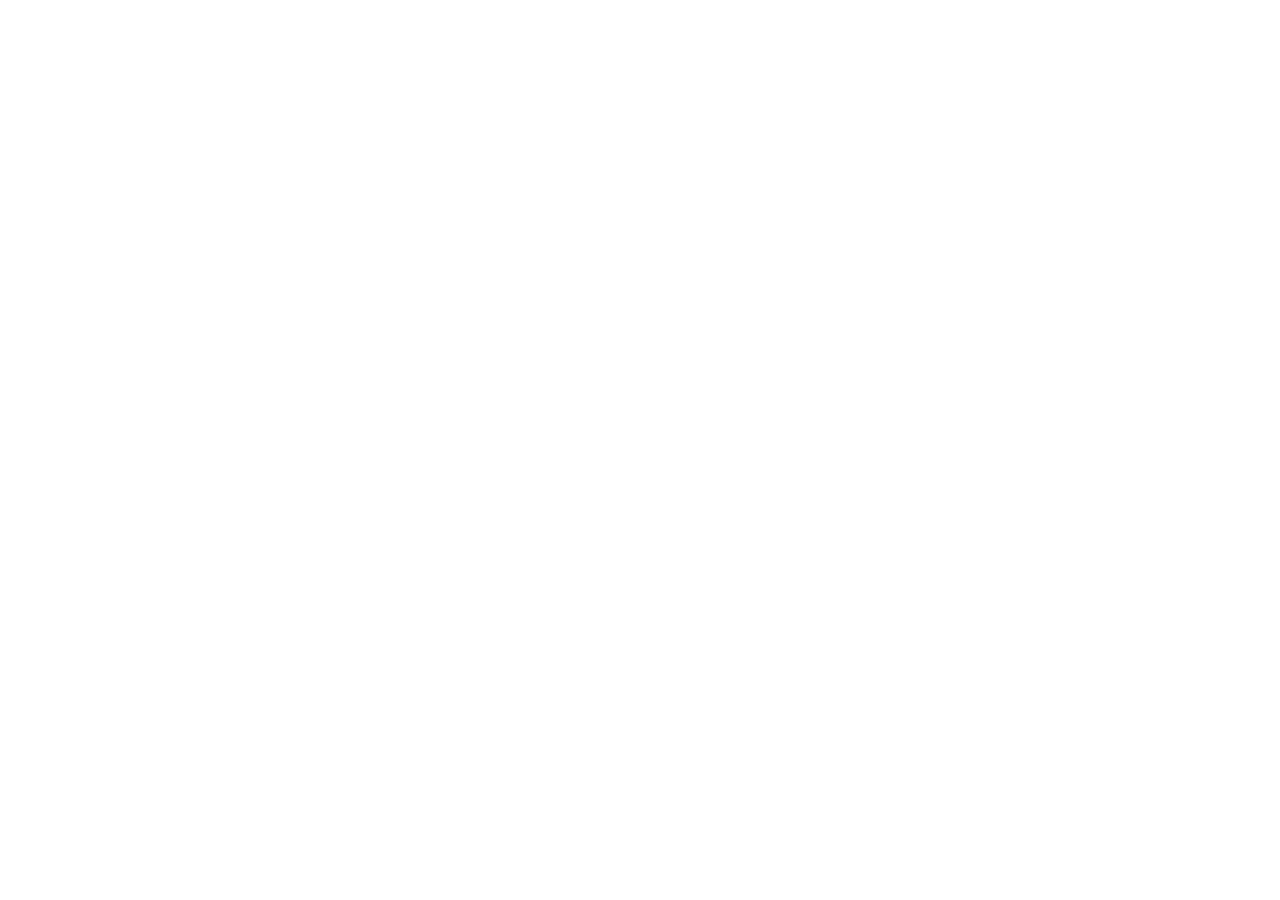
==== commit 3f26a0a7: "VENTURE INFO の各ページを venfo.github.io への転送ページに置き換え 公開先を https://venfo.github.io/ (venfo/venfo.github.i" ====
--- a/index.html
+++ b/index.html
@@ -1,4990 +1,16 @@
 <!doctype html>
 <html lang="ja">
 <head>
-  <meta charset="utf-8" />
-  <meta name="viewport" content="width=device-width,initial-scale=1" />
-  <meta name="theme-color" content="#111111" />
-  <title>VENTURE INFO — 100 Companies Quarry</title>
-  <meta name="description" content="企業を採掘する、探索型ベンチャーデータベースのデモ。" />
-  <style>
-* {
-  box-sizing: border-box;
-}
-
-:root {
-  --black: #11110f;
-  --ink: #211b14;
-  --cream: #f5efe4;
-  --paper: #fbf7ef;
-  --gold: #c99a2e;
-  --gold-dark: #8d6413;
-  --line: rgba(74, 55, 27, .15);
-  --muted: #7b7063;
-  --grass-1: #8fd850;
-  --grass-2: #69b83d;
-  --sky-1: #6bc5ee;
-  --sky-2: #b9e6f6;
-  --soil-1: #b97b3b;
-  --soil-2: #8d562c;
-  --soil-3: #613a23;
-  --soil-4: #3b261b;
-}
-
-html {
-  scroll-behavior: smooth;
-  background: var(--cream);
-}
-
-body {
-  margin: 0;
-  color: var(--ink);
-  background: var(--cream);
-  font-family: "Helvetica Neue", Arial, "Hiragino Kaku Gothic ProN", "Yu Gothic", sans-serif;
-}
-
-button,
-input,
-select {
-  font: inherit;
-}
-
-button {
-  cursor: pointer;
-}
-
-.topbar {
-  height: 72px;
-  position: sticky;
-  top: 0;
-  z-index: 100;
-  background: #0d0e0d;
-  color: #fff;
-  display: grid;
-  grid-template-columns: 280px 1fr 420px;
-  align-items: center;
-  padding: 0 28px;
-  border-bottom: 1px solid rgba(255,255,255,.08);
-}
-
-.brand {
-  display: flex;
-  gap: 11px;
-  align-items: center;
-  color: inherit;
-  text-decoration: none;
-}
-
-.brand-mark {
-  width: 38px;
-  height: 38px;
-  display: grid;
-  place-items: center;
-  color: #111;
-  border-radius: 8px;
-  background: linear-gradient(145deg, #d5af4a, #9e731d);
-  font-size: 24px;
-}
-
-.brand strong {
-  display: block;
-  color: #e2b646;
-  font-family: Georgia, "Times New Roman", serif;
-  font-size: 20px;
-  letter-spacing: .06em;
-}
-
-.brand small {
-  display: block;
-  margin-top: 2px;
-  color: rgba(255,255,255,.64);
-  font-size: 9px;
-  letter-spacing: .13em;
-}
-
-.nav {
-  height: 100%;
-  display: flex;
-  justify-content: center;
-  gap: 14px;
-}
-
-.nav-item {
-  position: relative;
-  border: 0;
-  background: transparent;
-  color: rgba(255,255,255,.7);
-  padding: 0 25px;
-  font-weight: 700;
-}
-
-.nav-item.active {
-  color: #e2b646;
-}
-
-.nav-item.active::after {
-  content: "";
-  position: absolute;
-  left: 20px;
-  right: 20px;
-  bottom: 0;
-  height: 3px;
-  background: #d9aa35;
-}
-
-.top-actions {
-  display: flex;
-  align-items: center;
-  justify-content: flex-end;
-  gap: 12px;
-}
-
-.search {
-  width: min(310px, 100%);
-  height: 40px;
-  padding: 0 12px;
-  border: 1px solid rgba(255,255,255,.16);
-  border-radius: 8px;
-  display: flex;
-  align-items: center;
-  gap: 8px;
-}
-
-.search input {
-  min-width: 0;
-  width: 100%;
-  color: white;
-  border: 0;
-  outline: 0;
-  background: transparent;
-}
-
-.icon-btn,
-.avatar {
-  width: 38px;
-  height: 38px;
-  display: grid;
-  place-items: center;
-  border-radius: 999px;
-  border: 1px solid rgba(216,169,52,.6);
-  color: #e2b646;
-  background: transparent;
-}
-
-.app-shell {
-  display: grid;
-  grid-template-columns: minmax(0, 1fr) 340px;
-  align-items: start;
-}
-
-.quarry-panel {
-  min-width: 0;
-  border-right: 1px solid var(--line);
-  background: var(--paper);
-}
-
-.hero-sky {
-  position: relative;
-  height: 310px;
-  overflow: hidden;
-  background: linear-gradient(var(--sky-1), var(--sky-2));
-}
-
-.hero-copy {
-  position: relative;
-  z-index: 5;
-  display: flex;
-  justify-content: space-between;
-  align-items: flex-start;
-  padding: 34px 44px 0;
-}
-
-.eyebrow {
-  margin: 0 0 7px;
-  color: var(--gold-dark);
-  font-size: 11px;
-  font-weight: 800;
-  letter-spacing: .14em;
-}
-
-.hero-copy h1,
-.collection-head h2,
-.company-dialog h2,
-.filter-dialog h2 {
-  margin: 0;
-  color: #17130f;
-  font-family: Georgia, "Times New Roman", serif;
-}
-
-.hero-copy h1 {
-  font-size: 35px;
-  font-weight: 500;
-}
-
-.hero-copy p:not(.eyebrow) {
-  margin: 8px 0 0;
-  font-size: 14px;
-}
-
-.soft-btn {
-  border: 1px solid rgba(134,96,25,.35);
-  background: rgba(255,255,255,.68);
-  color: #805a13;
-  padding: 12px 17px;
-  border-radius: 8px;
-  backdrop-filter: blur(6px);
-}
-
-.soft-btn.small {
-  padding: 9px 12px;
-  font-size: 11px;
-}
-
-.industry-ruler {
-  position: absolute;
-  z-index: 8;
-  left: 4%;
-  right: 4%;
-  bottom: 58px;
-  display: grid;
-  grid-template-columns: repeat(7, 1fr);
-  background: rgba(250,247,239,.86);
-  border: 1px solid rgba(78,57,27,.13);
-  border-radius: 10px;
-  box-shadow: 0 9px 25px rgba(30, 25, 17, .07);
-  overflow: hidden;
-  backdrop-filter: blur(10px);
-}
-
-.industry-ruler button {
-  border: 0;
-  border-right: 1px solid rgba(78,57,27,.1);
-  background: transparent;
-  padding: 13px 8px;
-  color: #342b20;
-  font-size: 12px;
-  transition: .2s ease;
-}
-
-.industry-ruler button:last-child {
-  border-right: 0;
-}
-
-.industry-ruler button:hover,
-.industry-ruler button.active {
-  color: #7e5a12;
-  background: rgba(205,158,47,.14);
-}
-
-.grass {
-  position: absolute;
-  left: 0;
-  right: 0;
-  bottom: 0;
-  height: 52px;
-  background:
-    radial-gradient(circle at 16% 30%, rgba(255,239,120,.9) 0 2px, transparent 3px),
-    radial-gradient(circle at 70% 48%, rgba(255,244,167,.8) 0 2px, transparent 3px),
-    linear-gradient(0deg, var(--grass-2), var(--grass-1));
-  box-shadow: inset 0 -8px 0 rgba(68,135,31,.18);
-}
-
-.grass::after {
-  content: "";
-  position: absolute;
-  left: 0;
-  right: 0;
-  bottom: -9px;
-  height: 18px;
-  background:
-    radial-gradient(12px 14px at 8px 0, #6eb63f 56%, transparent 59%) 0 0/22px 16px repeat-x;
-}
-
-.flower {
-  position: absolute;
-  color: #fff7ae;
-  font-size: 12px;
-}
-
-.f1 { left: 16%; top: 12px; }
-.f2 { left: 55%; top: 20px; }
-.f3 { left: 83%; top: 10px; }
-
-.mountains {
-  position: absolute;
-  left: -10%;
-  right: -10%;
-  bottom: 45px;
-  height: 100px;
-  opacity: .38;
-  clip-path: polygon(0 100%, 7% 70%, 13% 85%, 19% 52%, 25% 81%, 33% 60%, 42% 88%, 50% 45%, 58% 82%, 67% 58%, 75% 85%, 83% 52%, 90% 77%, 100% 42%, 100% 100%);
-}
-
-.m1 { background: #317aa2; }
-.m2 {
-  transform: translateY(22px) scaleX(1.13);
-  background: #4f9db5;
-  opacity: .32;
-}
-
-.cloud {
-  position: absolute;
-  width: 115px;
-  height: 32px;
-  border-radius: 999px;
-  background: rgba(255,255,255,.72);
-  filter: blur(.2px);
-}
-
-.cloud::before,
-.cloud::after {
-  content: "";
-  position: absolute;
-  background: inherit;
-  border-radius: 50%;
-}
-
-.cloud::before {
-  width: 48px;
-  height: 48px;
-  left: 20px;
-  top: -19px;
-}
-
-.cloud::after {
-  width: 62px;
-  height: 62px;
-  right: 16px;
-  top: -31px;
-}
-
-.c1 { top: 116px; left: -25px; transform: scale(.75); }
-.c2 { top: 84px; right: 15%; transform: scale(.58); opacity: .6; }
-.c3 { top: 145px; left: 40%; transform: scale(.44); opacity: .5; }
-
-.mine-wrap {
-  position: relative;
-  background: #2d1e16;
-}
-
-.depth-rail {
-  position: absolute;
-  z-index: 14;
-  left: 0;
-  top: 0;
-  bottom: 0;
-  width: 82px;
-  pointer-events: none;
-  color: rgba(255,255,255,.83);
-  background: linear-gradient(90deg, rgba(20,15,12,.8), rgba(20,15,12,.26), transparent);
-}
-
-.depth-rail strong {
-  position: sticky;
-  top: 88px;
-  display: block;
-  padding: 16px 0 0 18px;
-  color: #e5bf5a;
-  font-size: 10px;
-  letter-spacing: .14em;
-}
-
-.depth-rail span {
-  position: absolute;
-  left: 18px;
-  font-size: 11px;
-  text-shadow: 0 1px 3px black;
-}
-
-.rail-line {
-  position: absolute;
-  top: 28px;
-  bottom: 20px;
-  left: 65px;
-  width: 1px;
-  background: repeating-linear-gradient(
-    to bottom,
-    rgba(239,195,78,.8) 0 3px,
-    transparent 3px 10px
-  );
-}
-
-.mine-stage {
-  position: relative;
-  height: 2050px;
-  overflow: hidden;
-  outline: none;
-  user-select: none;
-  touch-action: manipulation;
-}
-
-.mine-underlay {
-  position: absolute;
-  inset: 0;
-  background:
-    radial-gradient(circle at 18% 6%, rgba(201,154,46,.07) 0 70px, transparent 72px),
-    radial-gradient(circle at 72% 48%, rgba(201,154,46,.06) 0 90px, transparent 92px),
-    linear-gradient(#1f1712, #0f0e0c 80%);
-}
-
-.zone-lines {
-  position: absolute;
-  z-index: 2;
-  inset: 0;
-  pointer-events: none;
-}
-
-.zone-lines i {
-  position: absolute;
-  top: 0;
-  bottom: 0;
-  width: 1px;
-  background: linear-gradient(transparent, rgba(255,255,255,.035) 12%, rgba(255,255,255,.035) 88%, transparent);
-}
-
-.ore-layer {
-  position: absolute;
-  z-index: 12;
-  inset: 0;
-  pointer-events: none;
-}
-
-.ore {
-  position: absolute;
-  width: 56px;
-  height: 56px;
-  transform: translate(-50%, -50%);
-  border: 0;
-  border-radius: 50%;
-  background: transparent;
-  pointer-events: none;
-  opacity: 0;
-  transition: opacity .25s ease, transform .25s ease;
-}
-
-.ore.revealed {
-  opacity: 1;
-  pointer-events: auto;
-  transform: translate(-50%, -50%) scale(1);
-}
-
-.ore-stone {
-  width: 54px;
-  height: 50px;
-  display: grid;
-  place-items: center;
-  border-radius: 44% 56% 53% 47% / 45% 49% 51% 55%;
-  color: #fff2c8;
-  font-size: 19px;
-  font-weight: 900;
-  background:
-    linear-gradient(145deg, rgba(255,255,255,.26), transparent 35%),
-    linear-gradient(145deg, #d4a43a, #7d5517 78%);
-  border: 1px solid rgba(255,223,134,.55);
-  box-shadow: 0 8px 25px rgba(0,0,0,.35), inset 0 0 0 3px rgba(0,0,0,.12);
-}
-
-.ore[data-industry="SaaS"] .ore-stone { filter: saturate(.55) brightness(.95); }
-.ore[data-industry="FinTech"] .ore-stone { filter: hue-rotate(15deg) saturate(.8); }
-.ore[data-industry="ヘルスケア"] .ore-stone { filter: hue-rotate(305deg) saturate(.55) brightness(1.1); }
-.ore[data-industry="宇宙・防衛"] .ore-stone { filter: grayscale(.55) brightness(.9); }
-.ore[data-industry="物流・運輸"] .ore-stone { filter: hue-rotate(175deg) saturate(.35); }
-.ore[data-industry="エネルギー"] .ore-stone { filter: hue-rotate(55deg) saturate(.7); }
-
-.ore-label {
-  position: absolute;
-  left: 50px;
-  top: 50%;
-  min-width: 150px;
-  transform: translateY(-50%);
-  padding: 9px 10px;
-  color: #1d1711;
-  text-align: left;
-  background: rgba(248,240,224,.95);
-  border: 1px solid rgba(118,82,22,.24);
-  border-radius: 7px;
-  box-shadow: 0 10px 24px rgba(0,0,0,.18);
-}
-
-.ore-label strong,
-.ore-label small {
-  display: block;
-}
-
-.ore-label strong {
-  font-family: Georgia, "Times New Roman", serif;
-  font-size: 13px;
-}
-
-.ore-label small {
-  margin-top: 3px;
-  color: #6f6252;
-  font-size: 9px;
-}
-
-#digCanvas {
-  position: absolute;
-  z-index: 10;
-  inset: 0;
-  width: 100%;
-  height: 100%;
-  cursor: crosshair;
-}
-
-.dig-hint {
-  position: sticky;
-  z-index: 11;
-  top: 42vh;
-  width: 170px;
-  margin: 0 auto;
-  padding: 16px;
-  text-align: center;
-  color: white;
-  border-radius: 12px;
-  background: rgba(24,18,13,.74);
-  border: 1px solid rgba(255,255,255,.18);
-  pointer-events: none;
-  backdrop-filter: blur(7px);
-}
-
-.dig-hint.hidden {
-  opacity: 0;
-}
-
-.dig-icon {
-  display: block;
-  font-size: 30px;
-  color: #edc04f;
-}
-
-.dig-hint strong,
-.dig-hint small {
-  display: block;
-}
-
-.dig-hint strong {
-  color: #e5b845;
-}
-
-.dig-hint small {
-  margin-top: 4px;
-  opacity: .8;
-  font-size: 10px;
-}
-
-.depth-float,
-.industry-float {
-  position: fixed;
-  z-index: 50;
-  display: none;
-  pointer-events: none;
-  background: rgba(17,17,15,.92);
-  color: #fff;
-  border: 1px solid rgba(207,160,47,.5);
-  border-radius: 6px;
-  padding: 6px 9px;
-  font-size: 10px;
-}
-
-.industry-float {
-  transform: translateY(30px);
-  color: #e7bd51;
-}
-
-.status-bar {
-  position: sticky;
-  bottom: 0;
-  z-index: 30;
-  display: grid;
-  grid-template-columns: 1.25fr 1.25fr .9fr .9fr 1.15fr;
-  gap: 1px;
-  border-top: 1px solid var(--line);
-  background: #e8dfd1;
-}
-
-.status-card {
-  min-height: 108px;
-  display: flex;
-  gap: 12px;
-  align-items: center;
-  padding: 18px 22px;
-  background: rgba(250,247,239,.94);
-  backdrop-filter: blur(14px);
-}
-
-.status-card.compact {
-  display: block;
-  padding-top: 27px;
-}
-
-.status-card small,
-.metric-grid small,
-.capability-box small {
-  display: block;
-  color: #7b6e5d;
-  font-size: 9px;
-  font-weight: 800;
-  letter-spacing: .12em;
-}
-
-.status-card strong {
-  display: block;
-  margin-top: 4px;
-  font-family: Georgia, "Times New Roman", serif;
-  font-size: 18px;
-}
-
-.status-icon {
-  color: #b9871f;
-  font-size: 25px;
-}
-
-.meter {
-  width: 150px;
-  max-width: 100%;
-  height: 4px;
-  margin-top: 9px;
-  overflow: hidden;
-  border-radius: 999px;
-  background: #d4ccbf;
-}
-
-.meter i {
-  display: block;
-  height: 100%;
-  width: 100%;
-  background: linear-gradient(90deg, #d9aa34, #141412);
-}
-
-.black-btn {
-  border: 0;
-  background: #11110f;
-  color: #e4b947;
-  font-weight: 800;
-  letter-spacing: .03em;
-  padding: 0 18px;
-}
-
-.black-btn:hover {
-  background: #242118;
-}
-
-.black-btn.full {
-  width: 100%;
-  min-height: 48px;
-  margin-top: 22px;
-  border-radius: 7px;
-}
-
-.collection-panel {
-  position: sticky;
-  top: 72px;
-  height: calc(100vh - 72px);
-  overflow: auto;
-  padding: 30px 24px;
-  background: linear-gradient(135deg, #fbf7ee, #f2eadf);
-}
-
-.collection-head {
-  display: flex;
-  justify-content: space-between;
-  gap: 16px;
-  align-items: center;
-}
-
-.collection-head h2 {
-  font-size: 25px;
-  font-weight: 500;
-}
-
-.collection-head h2 span {
-  display: inline-grid;
-  place-items: center;
-  min-width: 24px;
-  height: 24px;
-  padding: 0 7px;
-  border-radius: 99px;
-  background: #11110f;
-  color: #e3b746;
-  font: 12px/1 Arial, sans-serif;
-}
-
-.muted {
-  color: var(--muted);
-  font-size: 12px;
-  line-height: 1.6;
-}
-
-.collection-tabs {
-  display: flex;
-  gap: 7px;
-  flex-wrap: wrap;
-  margin: 20px 0;
-}
-
-.chip {
-  border: 1px solid var(--line);
-  background: transparent;
-  color: #5e5346;
-  padding: 8px 10px;
-  border-radius: 999px;
-  font-size: 10px;
-}
-
-.chip.active {
-  color: #8a6113;
-  background: #fffaf0;
-  border-color: rgba(174,123,23,.45);
-}
-
-.collection-list {
-  display: grid;
-  gap: 12px;
-}
-
-.empty-state {
-  min-height: 320px;
-  display: grid;
-  place-items: center;
-  align-content: center;
-  text-align: center;
-  color: #74695b;
-  border: 1px dashed rgba(110,81,38,.18);
-  border-radius: 12px;
-}
-
-.empty-state strong {
-  color: #2d251d;
-  margin: 12px 0 0;
-}
-
-.empty-state p {
-  max-width: 220px;
-  font-size: 11px;
-  line-height: 1.7;
-}
-
-.empty-icon {
-  font-size: 42px;
-  color: #c79b3c;
-}
-
-.company-card {
-  display: grid;
-  grid-template-columns: 48px 1fr auto;
-  gap: 12px;
-  align-items: start;
-  padding: 15px;
-  background: rgba(255,255,255,.55);
-  border: 1px solid var(--line);
-  border-radius: 10px;
-}
-
-.company-logo {
-  width: 48px;
-  height: 48px;
-  display: grid;
-  place-items: center;
-  background: #111;
-  color: #e2b646;
-  border-radius: 7px;
-  font: 600 18px/1 Georgia, serif;
-}
-
-.company-card h3 {
-  margin: 2px 0 4px;
-  font-family: Georgia, "Times New Roman", serif;
-  font-size: 14px;
-}
-
-.company-card p {
-  margin: 0 0 8px;
-  color: #6d6255;
-  font-size: 10px;
-  line-height: 1.5;
-}
-
-.tags {
-  display: flex;
-  gap: 5px;
-  flex-wrap: wrap;
-}
-
-.tags span {
-  padding: 5px 7px;
-  background: #efe5d4;
-  color: #75591f;
-  border-radius: 5px;
-  font-size: 8px;
-}
-
-.card-remove {
-  border: 0;
-  background: transparent;
-  color: #ad7b1d;
-  font-size: 18px;
-}
-
-.company-dialog,
-.filter-dialog {
-  width: min(540px, calc(100vw - 32px));
-  border: 1px solid rgba(93,66,24,.22);
-  border-radius: 14px;
-  padding: 30px;
-  color: #221a13;
-  background: #fbf6ec;
-  box-shadow: 0 30px 100px rgba(0,0,0,.3);
-}
-
-.company-dialog::backdrop,
-.filter-dialog::backdrop {
-  background: rgba(0,0,0,.56);
-  backdrop-filter: blur(5px);
-}
-
-.dialog-close {
-  position: absolute;
-  right: 15px;
-  top: 12px;
-  border: 0;
-  background: transparent;
-  color: #6e6255;
-  font-size: 24px;
-}
-
-.dialog-kicker {
-  color: #a7791d;
-  font-size: 10px;
-  font-weight: 800;
-  letter-spacing: .14em;
-}
-
-.company-dialog h2,
-.filter-dialog h2 {
-  margin-top: 6px;
-  font-size: 34px;
-  font-weight: 500;
-}
-
-.company-dialog > p {
-  color: #655a4e;
-  line-height: 1.75;
-}
-
-.metric-grid {
-  display: grid;
-  grid-template-columns: repeat(5, 1fr);
-  gap: 10px;
-  margin: 22px 0;
-}
-
-.metric-grid > div {
-  padding: 13px;
-  border: 1px solid var(--line);
-  border-radius: 8px;
-  background: rgba(255,255,255,.55);
-}
-
-.metric-grid strong {
-  display: block;
-  margin-top: 7px;
-  font-family: Georgia, "Times New Roman", serif;
-  font-size: 14px;
-}
-
-.capability-box {
-  padding: 16px;
-  border: 1px solid var(--line);
-  border-radius: 8px;
-}
-
-.capability-box .tags {
-  margin-top: 10px;
-}
-
-.confidence-row {
-  display: flex;
-  justify-content: space-between;
-  margin-top: 16px;
-  color: #716457;
-  font-size: 12px;
-}
-
-.confidence-row strong {
-  color: #9a6f18;
-}
-
-.field {
-  display: grid;
-  gap: 10px;
-  padding: 18px 0;
-  border-top: 1px solid var(--line);
-}
-
-.field span {
-  font-size: 12px;
-  font-weight: 700;
-}
-
-.field select {
-  height: 44px;
-  padding: 0 12px;
-  border: 1px solid var(--line);
-  background: white;
-  border-radius: 7px;
-}
-
-.toast {
-  position: fixed;
-  z-index: 300;
-  left: 50%;
-  bottom: 30px;
-  transform: translate(-50%, 20px);
-  padding: 11px 16px;
-  color: white;
-  background: rgba(17,17,15,.95);
-  border: 1px solid rgba(222,174,57,.45);
-  border-radius: 7px;
-  opacity: 0;
-  pointer-events: none;
-  transition: .25s ease;
-  font-size: 12px;
-}
-
-.toast.show {
-  opacity: 1;
-  transform: translate(-50%, 0);
-}
-
-@media (max-width: 1100px) {
-  .topbar {
-    grid-template-columns: 230px 1fr 70px;
-  }
-
-  .search {
-    display: none;
-  }
-
-  .app-shell {
-    grid-template-columns: 1fr 300px;
-  }
-
-  .metric-grid {
-    grid-template-columns: repeat(2, 1fr);
-  }
-}
-
-@media (max-width: 840px) {
-  .topbar {
-    height: 64px;
-    padding: 0 14px;
-    grid-template-columns: 1fr auto;
-  }
-
-  .brand strong { font-size: 16px; }
-  .brand small { display: none; }
-  .nav { display: none; }
-  .top-actions .icon-btn { display: none; }
-
-  .app-shell {
-    display: block;
-  }
-
-  .collection-panel {
-    position: relative;
-    top: 0;
-    height: auto;
-    border-top: 1px solid var(--line);
-  }
-
-  .hero-sky {
-    height: 285px;
-  }
-
-  .hero-copy {
-    padding: 24px 18px 0;
-  }
-
-  .hero-copy h1 {
-    font-size: 29px;
-  }
-
-  .industry-ruler {
-    left: 12px;
-    right: 12px;
-    bottom: 54px;
-    overflow-x: auto;
-    grid-template-columns: repeat(7, minmax(104px, 1fr));
-  }
-
-  .industry-ruler button {
-    white-space: nowrap;
-  }
-
-  .mine-stage {
-    height: 1700px;
-  }
-
-  .status-bar {
-    grid-template-columns: 1fr 1fr;
-  }
-
-  .status-card.compact,
-  .black-btn {
-    min-height: 76px;
-  }
-
-
-  .depth-rail {
-    width: 64px;
-  }
-
-  .rail-line {
-    left: 50px;
-  }
-
-  .depth-rail span,
-  .depth-rail strong {
-    left: 10px;
-    padding-left: 0;
-  }
-
-  .ore-label {
-    display: none;
-  }
-}
-
-
-/* --- Major company research UI --- */
-.company-dialog-wide {
-  width: min(860px, calc(100vw - 34px));
-  max-height: min(88vh, 920px);
-  overflow: auto;
-}
-
-.company-hero {
-  display: flex;
-  justify-content: space-between;
-  gap: 28px;
-  align-items: flex-start;
-  padding-right: 34px;
-}
-
-.company-hero > div:first-child {
-  min-width: 0;
-}
-
-.company-hero p {
-  margin: 10px 0 0;
-  color: #655a4e;
-  line-height: 1.75;
-}
-
-.save-top {
-  min-width: 180px;
-  min-height: 44px;
-  border-radius: 7px;
-  flex: 0 0 auto;
-}
-
-.snapshot-grid {
-  display: grid;
-  grid-template-columns: repeat(4, 1fr);
-  gap: 9px;
-  margin: 24px 0 20px;
-}
-
-.snapshot-card {
-  min-height: 92px;
-  padding: 14px;
-  border: 1px solid var(--line);
-  border-radius: 9px;
-  background: rgba(255,255,255,.58);
-}
-
-.snapshot-card small {
-  display: block;
-  margin-bottom: 8px;
-  color: #877969;
-  font-size: 8px;
-  font-weight: 800;
-  letter-spacing: .12em;
-}
-
-.snapshot-card strong {
-  display: block;
-  font-family: Georgia, "Times New Roman", serif;
-  font-size: 16px;
-  line-height: 1.35;
-}
-
-.snapshot-card span {
-  display: block;
-  margin-top: 6px;
-  color: #7d7060;
-  font-size: 9px;
-  line-height: 1.45;
-}
-
-.detail-tabs {
-  position: sticky;
-  top: -30px;
-  z-index: 3;
-  display: grid;
-  grid-template-columns: repeat(5, 1fr);
-  gap: 0;
-  margin: 0 -30px;
-  padding: 0 30px;
-  border-top: 1px solid var(--line);
-  border-bottom: 1px solid var(--line);
-  background: rgba(251,246,236,.96);
-  backdrop-filter: blur(14px);
-}
-
-.detail-tab {
-  position: relative;
-  border: 0;
-  background: transparent;
-  padding: 15px 7px;
-  color: #746757;
-  font-size: 11px;
-  font-weight: 700;
-}
-
-.detail-tab.active {
-  color: #815d13;
-}
-
-.detail-tab.active::after {
-  content: "";
-  position: absolute;
-  left: 13px;
-  right: 13px;
-  bottom: -1px;
-  height: 2px;
-  background: #c99a2e;
-}
-
-.detail-body {
-  padding: 22px 0 8px;
-}
-
-.detail-summary {
-  margin: 0 0 18px;
-  color: #41372d;
-  font-size: 13px;
-  line-height: 1.8;
-}
-
-.fact-list {
-  display: grid;
-  gap: 9px;
-}
-
-.fact-row {
-  display: grid;
-  grid-template-columns: 150px 1fr auto;
-  gap: 14px;
-  align-items: start;
-  padding: 13px 0;
-  border-bottom: 1px solid rgba(75,55,27,.1);
-}
-
-.fact-row:last-child {
-  border-bottom: 0;
-}
-
-.fact-label {
-  color: #7a6d5c;
-  font-size: 10px;
-  font-weight: 800;
-  letter-spacing: .06em;
-}
-
-.fact-value {
-  color: #241d16;
-  font-size: 12px;
-  line-height: 1.65;
-}
-
-.source-pill {
-  white-space: nowrap;
-  padding: 4px 7px;
-  border-radius: 99px;
-  background: #eee4d2;
-  color: #8c681d;
-  font-size: 8px;
-  font-weight: 800;
-}
-
-.source-pill.official {
-  background: #181712;
-  color: #e0b44a;
-}
-
-.source-pill.ir {
-  background: #e7dcc7;
-  color: #6c511b;
-}
-
-.source-pill.third {
-  background: #eee9df;
-  color: #72695e;
-}
-
-.sources-panel {
-  margin-top: 22px;
-  padding-top: 20px;
-  border-top: 1px solid var(--line);
-}
-
-.source-heading {
-  display: flex;
-  justify-content: space-between;
-  align-items: flex-end;
-  margin-bottom: 12px;
-}
-
-.source-heading small {
-  display: block;
-  color: #9b731f;
-  font-size: 8px;
-  font-weight: 900;
-  letter-spacing: .14em;
-}
-
-.source-heading strong {
-  display: block;
-  margin-top: 4px;
-  font-family: Georgia, "Times New Roman", serif;
-  font-size: 18px;
-}
-
-.source-heading > span {
-  color: #8a7b69;
-  font-size: 9px;
-}
-
-.source-list {
-  display: grid;
-  grid-template-columns: repeat(2, 1fr);
-  gap: 8px;
-}
-
-.source-link {
-  display: block;
-  padding: 11px 12px;
-  color: #33291f;
-  text-decoration: none;
-  border: 1px solid var(--line);
-  border-radius: 8px;
-  background: rgba(255,255,255,.48);
-}
-
-.source-link:hover {
-  border-color: rgba(178,126,25,.45);
-  background: #fffaf0;
-}
-
-.source-link strong {
-  display: block;
-  font-size: 10px;
-}
-
-.source-link span {
-  display: block;
-  margin-top: 4px;
-  color: #817464;
-  font-size: 8px;
-}
-
-.data-note {
-  margin: 18px 0 0;
-  color: #8a7c6c;
-  font-size: 9px;
-  line-height: 1.7;
-}
-
-@media (max-width: 720px) {
-  .company-hero {
-    display: block;
-  }
-
-  .save-top {
-    width: 100%;
-    margin-top: 16px;
-  }
-
-  .snapshot-grid {
-    grid-template-columns: repeat(2, 1fr);
-  }
-
-  .detail-tabs {
-    overflow-x: auto;
-    grid-template-columns: repeat(5, minmax(110px, 1fr));
-  }
-
-  .fact-row {
-    grid-template-columns: 105px 1fr;
-  }
-
-  .source-pill {
-    grid-column: 2;
-    justify-self: start;
-  }
-
-  .source-list {
-    grid-template-columns: 1fr;
-  }
-}
-
-
-/* =========================================================
-   Physical digging interaction v2
-   ========================================================= */
-
-#digCanvas {
-  cursor: default;
-  pointer-events: none;
-}
-
-.mine-stage {
-  cursor: default;
-  touch-action: pan-y;
-}
-
-.dig-hint {
-  width: 205px;
-  transition: opacity .25s ease;
-}
-
-.soil-physics-layer {
-  position: absolute;
-  z-index: 18;
-  inset: 0;
-  overflow: hidden;
-  pointer-events: none;
-}
-
-.soil-clod {
-  position: absolute;
-  width: var(--size);
-  height: calc(var(--size) * .72);
-  transform: translate(-50%, -50%) rotate(var(--rot));
-  border-radius: 44% 56% 57% 43% / 49% 43% 57% 51%;
-  background:
-    linear-gradient(145deg, rgba(255,255,255,.14), transparent 34%),
-    var(--clod);
-  box-shadow: inset 0 -2px 3px rgba(0,0,0,.18);
-  will-change: transform, left, top, opacity;
-}
-
-.shovel-tool {
-  --shovel-angle: 7deg;
-  position: fixed;
-  z-index: 220;
-  left: 0;
-  top: 0;
-  width: 58px;
-  height: 166px;
-  transform: translate(-50%, 0) rotate(var(--shovel-angle));
-  transform-origin: 50% 10px;
-  pointer-events: auto;
-  touch-action: none;
-  user-select: none;
-  cursor: grab;
-  filter: drop-shadow(0 9px 8px rgba(0,0,0,.24));
-  will-change: left, top, transform;
-}
-
-.shovel-tool.holding {
-  cursor: grabbing;
-}
-
-.shovel-tool.grabbed {
-  filter: drop-shadow(0 12px 10px rgba(0,0,0,.33));
-}
-
-.shovel-grip {
-  position: absolute;
-  left: 11px;
-  top: 0;
-  width: 36px;
-  height: 27px;
-  border: 7px solid #1c1814;
-  border-bottom-width: 6px;
-  border-radius: 16px 16px 11px 11px;
-  background: #b4823f;
-  box-shadow: inset 0 0 0 2px rgba(255,255,255,.12);
-}
-
-.shovel-shaft {
-  position: absolute;
-  left: 26px;
-  top: 23px;
-  width: 7px;
-  height: 108px;
-  border-radius: 5px;
-  background:
-    linear-gradient(90deg, #72502d, #d4a05e 44%, #8b5e31 100%);
-  box-shadow: 1px 0 0 rgba(255,255,255,.16), -1px 0 2px rgba(0,0,0,.2);
-}
-
-.shovel-collar {
-  position: absolute;
-  left: 21px;
-  top: 122px;
-  width: 17px;
-  height: 13px;
-  border-radius: 3px;
-  background: linear-gradient(90deg, #5f5f5b, #c3c2b9 48%, #62625e);
-}
-
-.shovel-blade {
-  position: absolute;
-  left: 12px;
-  top: 130px;
-  width: 34px;
-  height: 36px;
-  clip-path: polygon(13% 0, 87% 0, 100% 58%, 50% 100%, 0 58%);
-  background:
-    linear-gradient(110deg, #63635f 0%, #d1d0c8 47%, #7a7973 69%, #4b4b48 100%);
-  border-radius: 3px 3px 11px 11px;
-  box-shadow: inset 0 0 0 1px rgba(255,255,255,.18);
-}
-
-.shovel-tool::after {
-  content: "";
-  position: absolute;
-  left: 26px;
-  top: 160px;
-  width: 6px;
-  height: 6px;
-  border-radius: 50%;
-  background: rgba(233,185,66,.95);
-  opacity: 0;
-  box-shadow: 0 0 0 7px rgba(233,185,66,.14);
-  transition: opacity .15s ease;
-}
-
-.shovel-tool.grabbed::after {
-  opacity: 1;
-}
-
-.shovel-dock-label {
-  position: fixed;
-  z-index: 219;
-  left: 0;
-  top: 0;
-  transform: translate(-50%, 175px);
-  padding: 6px 8px;
-  color: #8e6618;
-  background: rgba(250,246,236,.92);
-  border: 1px solid rgba(126,91,24,.2);
-  border-radius: 99px;
-  font-size: 8px;
-  font-weight: 900;
-  letter-spacing: .12em;
-  pointer-events: none;
-  box-shadow: 0 6px 18px rgba(0,0,0,.08);
-  transition: opacity .2s ease;
-}
-
-.shovel-dock-label.hidden {
-  opacity: 0;
-}
-
-.mine-stage.shovel-active::after {
-  content: "上からのみ採掘できます";
-  position: sticky;
-  z-index: 17;
-  top: 18px;
-  float: right;
-  margin: 18px 18px 0 0;
-  padding: 8px 10px;
-  color: #e6ba4a;
-  background: rgba(17,17,15,.82);
-  border: 1px solid rgba(231,187,75,.26);
-  border-radius: 7px;
-  font-size: 9px;
-  font-weight: 800;
-  letter-spacing: .08em;
-  pointer-events: none;
-}
-
-.impact-flash {
-  position: absolute;
-  z-index: 19;
-  width: 8px;
-  height: 8px;
-  border-radius: 50%;
-  pointer-events: none;
-  background: #e1b14a;
-  box-shadow:
-    0 0 0 8px rgba(225,177,74,.15),
-    0 0 0 15px rgba(225,177,74,.05);
-  animation: impactFlash .32s ease-out forwards;
-}
-
-@keyframes impactFlash {
-  from { opacity: 1; transform: translate(-50%,-50%) scale(.5); }
-  to   { opacity: 0; transform: translate(-50%,-50%) scale(2.2); }
-}
-
-@media (max-width: 840px) {
-  .shovel-tool {
-    transform: translate(-50%, 0) rotate(var(--shovel-angle)) scale(.9);
-  }
-
-  .shovel-dock-label {
-    transform: translate(-50%, 158px);
-  }
-}
-
-
-/* =========================================================
-   v3 polish — white industry signboards / no text selection
-   ========================================================= */
-
-/* Industry labels become individual white signboards. */
-.industry-ruler {
-  left: 3%;
-  right: 3%;
-  bottom: 56px;
-  gap: 10px;
-  padding: 0;
-  overflow: visible;
-  background: transparent;
-  border: 0;
-  border-radius: 0;
-  box-shadow: none;
-  backdrop-filter: none;
-}
-
-.industry-ruler button {
-  position: relative;
-  min-height: 46px;
-  padding: 10px 8px 12px;
-  color: #2a231c;
-  background: rgba(255,255,255,.96);
-  border: 1px solid rgba(83,61,28,.18) !important;
-  border-radius: 7px;
-  box-shadow:
-    0 8px 18px rgba(40,31,20,.12),
-    inset 0 1px 0 rgba(255,255,255,.9);
-  font-weight: 800;
-  line-height: 1.25;
-}
-
-.industry-ruler button::after {
-  content: "";
-  position: absolute;
-  left: 50%;
-  bottom: -17px;
-  width: 3px;
-  height: 17px;
-  transform: translateX(-50%);
-  border-radius: 2px;
-  background: #745232;
-  box-shadow: 8px 0 0 #745232;
-}
-
-.industry-ruler button:hover,
-.industry-ruler button.active {
-  color: #8b6417;
-  background: #fffdfa;
-  border-color: rgba(177,126,25,.5) !important;
-  transform: translateY(-2px);
-}
-
-.industry-ruler button.active {
-  box-shadow:
-    0 10px 20px rgba(40,31,20,.14),
-    inset 0 0 0 2px rgba(204,156,46,.18);
-}
-
-/* Prevent accidental text/image selection while using the shovel. */
-.shovel-tool,
-.shovel-tool *,
-.mine-stage,
-.mine-stage *,
-body.dragging-shovel,
-body.dragging-shovel * {
-  -webkit-user-select: none !important;
-  user-select: none !important;
-  -webkit-touch-callout: none !important;
-}
-
-body.dragging-shovel {
-  cursor: grabbing !important;
-}
-
-/* Energy system removed: remaining status blocks share the bar evenly. */
-.status-bar {
-  grid-template-columns: 1.25fr .9fr .9fr;
-}
-
-@media (max-width: 840px) {
-  .industry-ruler {
-    left: 10px;
-    right: 10px;
-    gap: 8px;
-    grid-template-columns: repeat(6, minmax(108px, 1fr)) !important;
-  }
-
-  .status-bar {
-    grid-template-columns: 1fr 1fr;
-  }
-
-  .status-bar > *:first-child {
-    grid-column: 1 / -1;
-  }
-}
-
-
-/* v4 — expanded 37-company universe */
-.industry-ruler {
-  grid-template-columns: repeat(9, minmax(88px, 1fr)) !important;
-}
-
-.industry-ruler button {
-  font-size: 10px;
-}
-
-@media (max-width: 1180px) {
-  .industry-ruler {
-    overflow-x: auto;
-    grid-template-columns: repeat(9, minmax(112px, 1fr)) !important;
-    padding-bottom: 20px;
-  }
-}
-
-/* 100-company GitHub refresh */
-.detail-tabs { grid-template-columns: repeat(6, 1fr); }
-.industry-ruler { grid-template-columns: repeat(9, minmax(92px, 1fr)) !important; }
-.status-bar { grid-template-columns: 1.25fr .9fr .9fr !important; }
-@media (max-width: 840px) {
-  .detail-tabs { grid-template-columns: repeat(6, minmax(108px, 1fr)); overflow-x:auto; }
-}
-
-
-/* ===== First-visit survey + anonymous analytics ===== */
-.onboarding-dialog {
-  width: min(720px, calc(100vw - 28px));
-  border: 1px solid rgba(85, 61, 25, .22);
-  border-radius: 18px;
-  padding: 0;
-  background: #fbf7ee;
-  color: #211a13;
-  box-shadow: 0 30px 90px rgba(0,0,0,.32);
-}
-.onboarding-dialog::backdrop {
-  background: rgba(15, 14, 12, .72);
-  backdrop-filter: blur(8px);
-}
-.onboarding-inner { padding: 34px; }
-.onboarding-step { font-size: 9px; letter-spacing: .18em; font-weight: 900; color: #9a742f; }
-.onboarding-dialog h2 {
-  margin: 8px 0 8px;
-  font: 500 34px/1.12 Georgia, "Times New Roman", serif;
-}
-.onboarding-lead { margin: 0 0 22px; color: #6f6456; font-size: 12px; line-height: 1.75; }
-.survey-options {
-  display: grid;
-  grid-template-columns: repeat(3, 1fr);
-  gap: 9px;
-}
-.survey-option {
-  display: block;
-  cursor: pointer;
-}
-.survey-option input {
-  position: absolute;
-  opacity: 0;
-  pointer-events: none;
-}
-.survey-option span {
-  display: flex;
-  min-height: 54px;
-  align-items: center;
-  justify-content: center;
-  padding: 10px 12px;
-  border: 1px solid rgba(91, 67, 32, .18);
-  border-radius: 10px;
-  background: #fffaf2;
-  font-size: 11px;
-  font-weight: 800;
-  text-align: center;
-  transition: .18s ease;
-}
-.survey-option input:checked + span {
-  background: #171612;
-  color: #e2b646;
-  border-color: #171612;
-  transform: translateY(-1px);
-}
-.survey-divider {
-  height: 1px;
-  margin: 18px 0;
-  background: rgba(91,67,32,.12);
-}
-.survey-option.wide span { min-height: 46px; }
-.survey-footer {
-  display: flex;
-  gap: 14px;
-  align-items: center;
-  justify-content: space-between;
-  margin-top: 22px;
-}
-.survey-privacy {
-  max-width: 440px;
-  color: #7a6c5a;
-  font-size: 9px;
-  line-height: 1.6;
-}
-.survey-error {
-  min-height: 18px;
-  margin-top: 10px;
-  color: #9f3b2c;
-  font-size: 10px;
-  font-weight: 700;
-}
-.preference-progress { display:flex; gap:8px; margin: 18px 0 24px; }
-.preference-progress span { flex:1; height:4px; border-radius:9px; background:#e3d6bd; }
-.preference-progress span.done { background:#b27b27; }
-.preference-stage[hidden] { display:none; }
-.preference-carousel { position:relative; display:flex; align-items:center; gap:8px; }
-.preference-viewport { flex:1; min-width:0; overflow:hidden; touch-action:pan-y; cursor:grab; perspective:800px; perspective-origin:50% 45%; }
-.preference-viewport.dragging { cursor:grabbing; }
-.preference-track { position:relative; height:calc(clamp(230px, 38vh, 300px) + 20px); transform-style:preserve-3d; }
-.preference-card { position:absolute; top:50%; left:50%; width:clamp(150px, 34vw, 190px); height:clamp(230px, 38vh, 300px); border:0; padding:0; background:none; color:#34231a; cursor:pointer; opacity:var(--wheel-opacity, 0); transform:var(--wheel-transform, translate(-50%, -50%)); transition:transform .62s cubic-bezier(.2,.8,.2,1),opacity .45s ease; will-change:transform; }
-.preference-card.current { filter:drop-shadow(0 12px 16px #54381b35); }
-.preference-viewport.dragging .preference-card { transition:none; }
-.preference-card:focus-visible, .preference-arrow:focus-visible { outline:3px solid #a16616; outline-offset:3px; }
-.preference-figure { position:relative; display:flex; justify-content:center; align-items:center; width:100%; height:100%; font-size:20px; font-weight:900; }
-.shovel-illustration { display:block; width:min(100%, 160px); height:100%; overflow:visible; pointer-events:none; }
-.preference-card.preference-ore .preference-figure::before { content:""; position:absolute; inset:25px 12px; background:linear-gradient(140deg,#ffdf8c 0 22%,#c38737 23% 55%,#805029 56%); clip-path:polygon(28% 0,75% 8%,100% 38%,87% 82%,55% 100%,8% 82%,0 36%); filter:drop-shadow(0 10px 9px #4b2b1b55); }
-.preference-label { position:relative; z-index:1; display:block; max-width:140px; padding:9px 5px; background:#f9eed0ed; border:2px solid #644520; border-radius:8px; box-shadow:0 4px 0 #614320; line-height:1.25; }
-.preference-card.shovel .preference-label { position:absolute; top:27%; left:50%; transform:translateX(-50%); max-width:125px; white-space:nowrap; }
-.preference-arrow { flex:0 0 34px; width:34px; height:44px; border:1px solid #b89a6f; border-radius:9px; background:#fff8e8; color:#533a1e; font-size:23px; cursor:pointer; }
-.preference-hint { margin:8px 0 0; color:#77634c; text-align:center; font-size:11px; }
-.preference-selection { min-height:20px; margin:12px 0 0; text-align:center; font-size:12px; font-weight:800; }
-.preference-footer { display:flex; justify-content:space-between; align-items:center; gap:12px; margin-top:22px; }
-.preference-footer button { min-height:44px; }
-.preference-back { border:0; background:transparent; color:#614a2c; cursor:pointer; }
-.snapshot-card.priority-feature { grid-column:1 / -1; border:2px solid #bc8132; background:linear-gradient(120deg,#fff2cf,#fffaf0); box-shadow:0 7px 18px #9b6a2424; }
-.snapshot-card.priority-feature small { color:#8d5a1f; font-size:10px; }
-.snapshot-card.priority-feature strong { font-size:22px; overflow-wrap:anywhere; }
-@media (prefers-reduced-motion:reduce) { .preference-card { transition:none; } }
-.analytics-badge {
-  position: fixed;
-  left: 12px;
-  bottom: 12px;
-  z-index: 230;
-  display: none;
-  padding: 6px 8px;
-  border-radius: 99px;
-  background: #8a2f27;
-  color: white;
-  font-size: 8px;
-  font-weight: 900;
-}
-@media (max-width: 650px) {
-  .onboarding-inner { padding: 24px 18px; }
-  .survey-options { grid-template-columns: repeat(2, 1fr); }
-  .survey-footer { display: block; }
-  .survey-footer button { width: 100%; margin-top: 14px; }
-}
-
-
-/* =========================================================
-   v5 — standing signboards / device gate / separate collection
-   ========================================================= */
-
-/* The saved-company atlas is now a dedicated page. Keep the legacy aside
-   in DOM for compatibility with existing JS, but remove it from layout. */
-.app-shell {
-  grid-template-columns: minmax(0, 1fr) !important;
-}
-.collection-panel {
-  display: none !important;
-}
-
-/* Wide, horizontally scrollable standing signboards. */
-.industry-ruler {
-  display: flex !important;
-  grid-template-columns: none !important;
-  gap: 28px !important;
-  left: 2.5% !important;
-  right: 2.5% !important;
-  bottom: 46px !important;
-  padding: 10px 18px 34px !important;
-  overflow-x: auto !important;
-  overflow-y: visible !important;
-  scroll-snap-type: x proximity;
-  scrollbar-width: thin;
-  scrollbar-color: rgba(123,83,30,.42) transparent;
-  -webkit-overflow-scrolling: touch;
-}
-.industry-ruler::-webkit-scrollbar { height: 6px; }
-.industry-ruler::-webkit-scrollbar-track { background: transparent; }
-.industry-ruler::-webkit-scrollbar-thumb {
-  background: rgba(123,83,30,.34);
-  border-radius: 999px;
-}
-.industry-ruler button {
-  flex: 0 0 184px !important;
-  min-width: 184px !important;
-  min-height: 68px !important;
-  padding: 14px 15px 16px !important;
-  border-radius: 8px 8px 5px 5px !important;
-  scroll-snap-align: center;
-  overflow: visible;
-  font-size: 11px !important;
-  letter-spacing: .02em;
-  box-shadow:
-    0 10px 22px rgba(43,30,17,.16),
-    inset 0 1px 0 rgba(255,255,255,.95) !important;
-}
-.industry-ruler button::before {
-  content: "";
-  position: absolute;
-  left: 32px;
-  right: 32px;
-  bottom: -33px;
-  height: 34px;
-  background:
-    linear-gradient(90deg,
-      transparent 0 7%,
-      #765334 7% 12%,
-      transparent 12% 88%,
-      #765334 88% 93%,
-      transparent 93% 100%);
-  filter: drop-shadow(0 2px 1px rgba(0,0,0,.16));
-  pointer-events: none;
-}
-.industry-ruler button::after {
-  content: "";
-  position: absolute;
-  left: 22px;
-  right: 22px;
-  bottom: -37px;
-  width: auto;
-  height: 5px;
-  transform: none;
-  background: radial-gradient(ellipse at center, rgba(59,40,24,.33), rgba(59,40,24,0) 72%);
-  box-shadow: none;
-  pointer-events: none;
-}
-.industry-ruler button:hover,
-.industry-ruler button.active {
-  transform: translateY(-4px) !important;
-}
-
-/* First step: device experience selector, shown before the interest survey. */
-.device-dialog {
-  width: min(760px, calc(100vw - 28px));
-  border: 1px solid rgba(85,61,25,.22);
-  border-radius: 20px;
-  padding: 0;
-  color: #211a13;
-  background: #fbf7ee;
-  box-shadow: 0 35px 110px rgba(0,0,0,.35);
-}
-.device-dialog::backdrop {
-  background: rgba(15,14,12,.75);
-  backdrop-filter: blur(9px);
-}
-.device-inner { padding: 34px; }
-.device-inner h2 {
-  margin: 8px 0 8px;
-  color: #17130f;
-  font: 500 36px/1.1 Georgia, "Times New Roman", serif;
-}
-.device-lead {
-  margin: 0 0 23px;
-  color: #6f6456;
-  font-size: 12px;
-  line-height: 1.75;
-}
-.device-grid {
-  display: grid;
-  grid-template-columns: 1fr 1fr;
-  gap: 13px;
-}
-.device-choice {
-  position: relative;
-  min-height: 190px;
-  padding: 24px;
-  text-align: left;
-  border: 1px solid rgba(87,63,29,.18);
-  border-radius: 14px;
-  background: #fffaf2;
-  color: #211a13;
-  transition: .18s ease;
-  overflow: hidden;
-}
-.device-choice:hover {
-  transform: translateY(-3px);
-  border-color: rgba(177,126,25,.5);
-  box-shadow: 0 16px 32px rgba(45,31,15,.11);
-}
-.device-choice strong {
-  display: block;
-  margin: 16px 0 7px;
-  font: 500 23px/1 Georgia, "Times New Roman", serif;
-}
-.device-choice small {
-  display: block;
-  max-width: 260px;
-  color: #756858;
-  font-size: 10px;
-  line-height: 1.65;
-}
-.device-icon {
-  width: 54px;
-  height: 54px;
-  display: grid;
-  place-items: center;
-  border-radius: 12px;
-  color: #efc45c;
-  background: #171612;
-  font-size: 25px;
-}
-.device-tag {
-  position: absolute;
-  top: 18px;
-  right: 18px;
-  padding: 5px 8px;
-  border-radius: 99px;
-  background: #eee3cc;
-  color: #8a651a;
-  font-size: 8px;
-  font-weight: 900;
-  letter-spacing: .1em;
-}
-
-/* Dedicated mobile bottom navigation — hidden on browser version. */
-.mobile-bottom-nav { display: none; }
-
-/* Smartphone-specific experience. */
-body.mobile-experience {
-  padding-bottom: 72px;
-}
-body.mobile-experience .topbar {
-  height: 60px;
-  padding: 0 13px;
-  grid-template-columns: 1fr auto;
-}
-body.mobile-experience .brand-mark {
-  width: 34px;
-  height: 34px;
-  font-size: 20px;
-}
-body.mobile-experience .brand strong { font-size: 15px; }
-body.mobile-experience .brand small { display: none; }
-body.mobile-experience .nav,
-body.mobile-experience .top-actions .search,
-body.mobile-experience .top-actions .avatar {
-  display: none !important;
-}
-body.mobile-experience .app-shell {
-  display: block !important;
-}
-body.mobile-experience .hero-sky {
-  height: 330px;
-}
-body.mobile-experience .hero-copy {
-  display: block;
-  padding: 22px 16px 0;
-}
-body.mobile-experience .hero-copy h1 {
-  font-size: 30px;
-}
-body.mobile-experience .hero-copy p:not(.eyebrow) {
-  max-width: 94%;
-  font-size: 12px;
-  line-height: 1.65;
-}
-body.mobile-experience #openFilterBtn {
-  margin-top: 12px;
-  padding: 9px 12px;
-  font-size: 10px;
-}
-body.mobile-experience .industry-ruler {
-  left: 0 !important;
-  right: 0 !important;
-  bottom: 40px !important;
-  gap: 22px !important;
-  padding: 8px 18px 34px !important;
-}
-body.mobile-experience .industry-ruler button {
-  flex-basis: 160px !important;
-  min-width: 160px !important;
-  min-height: 64px !important;
-}
-body.mobile-experience .mine-stage {
-  height: 1780px !important;
-}
-body.mobile-experience .depth-rail {
-  width: 58px;
-}
-body.mobile-experience .rail-line {
-  left: 46px;
-}
-body.mobile-experience .depth-rail span,
-body.mobile-experience .depth-rail strong {
-  left: 8px;
-  padding-left: 0;
-  font-size: 9px;
-}
-body.mobile-experience .status-bar {
-  grid-template-columns: 1fr 1fr 1fr !important;
-  bottom: 66px;
-}
-body.mobile-experience .status-card {
-  min-height: 74px;
-  padding: 12px 10px;
-}
-body.mobile-experience .status-card strong { font-size: 14px; }
-body.mobile-experience .status-icon { font-size: 20px; }
-body.mobile-experience .meter { width: 70px; }
-body.mobile-experience .shovel-tool {
-  transform: translate(-50%,0) rotate(var(--shovel-angle)) scale(.92);
-}
-body.mobile-experience .mobile-bottom-nav {
-  position: fixed;
-  z-index: 240;
-  left: 0;
-  right: 0;
-  bottom: 0;
-  height: 66px;
-  display: grid;
-  grid-template-columns: repeat(4, 1fr);
-  border-top: 1px solid rgba(226,183,70,.24);
-  background: rgba(13,14,13,.97);
-  backdrop-filter: blur(16px);
-}
-body.mobile-experience .mobile-bottom-nav button,
-body.mobile-experience .mobile-bottom-nav a {
-  display: grid;
-  place-items: center;
-  align-content: center;
-  gap: 3px;
-  border: 0;
-  color: rgba(255,255,255,.72);
-  background: transparent;
-  text-decoration: none;
-  font-size: 9px;
-  font-weight: 800;
-}
-body.mobile-experience .mobile-bottom-nav b {
-  color: #e2b646;
-  font-size: 19px;
-  line-height: 1;
-}
-body.mobile-experience .company-dialog-wide {
-  width: calc(100vw - 16px);
-  max-height: 92vh;
-  padding: 22px 16px;
-}
-body.mobile-experience .company-hero {
-  display: block;
-  padding-right: 22px;
-}
-body.mobile-experience .save-top {
-  width: 100%;
-  margin-top: 14px;
-}
-body.mobile-experience .snapshot-grid {
-  grid-template-columns: repeat(2,1fr);
-}
-body.mobile-experience .detail-tabs {
-  margin: 0 -16px;
-  padding: 0 16px;
-  grid-template-columns: repeat(6,minmax(112px,1fr));
-  overflow-x: auto;
-}
-body.mobile-experience .fact-row {
-  grid-template-columns: 92px 1fr;
-  gap: 8px;
-}
-body.mobile-experience .source-pill {
-  grid-column: 2;
-  justify-self: start;
-}
-
-@media (max-width: 650px) {
-  .device-inner { padding: 25px 18px; }
-  .device-grid { grid-template-columns: 1fr; }
-  .device-choice { min-height: 145px; }
-  .device-inner h2 { font-size: 30px; }
-}
-
-
-/* =========================================================
-   v5.1 — the SIGNBOARDS AND THE GROUND scroll as ONE WORLD
-   ========================================================= */
-.quarry-scroll {
-  width: 100%;
-  overflow-x: auto;
-  overflow-y: visible;
-  -webkit-overflow-scrolling: touch;
-  overscroll-behavior-x: contain;
-  scrollbar-width: thin;
-  scrollbar-color: rgba(110,76,31,.48) rgba(231,220,203,.58);
-  background: #2d1e16;
-}
-.quarry-scroll::-webkit-scrollbar { height: 11px; }
-.quarry-scroll::-webkit-scrollbar-track { background: rgba(231,220,203,.72); }
-.quarry-scroll::-webkit-scrollbar-thumb {
-  background: linear-gradient(90deg,#9a7130,#c99a2e);
-  border: 2px solid rgba(231,220,203,.72);
-  border-radius: 999px;
-}
-
-.quarry-world {
-  --quarry-world-width: 2160px;
-  width: max(100%, var(--quarry-world-width));
-  min-width: var(--quarry-world-width);
-}
-
-/* Sky/grass and underground share exactly the same horizontal world width. */
-.quarry-world .hero-sky,
-.quarry-world .mine-wrap,
-.quarry-world .mine-stage {
-  width: 100%;
-}
-
-/* The heading stays readable while the terrain moves horizontally beneath it. */
-.quarry-world .hero-copy {
-  position: sticky;
-  left: 0;
-  width: min(100vw, 1180px);
-  max-width: 100vw;
-  z-index: 13;
-  pointer-events: none;
-}
-.quarry-world .hero-copy button {
-  pointer-events: auto;
-}
-
-/* No independent signboard scrolling anymore.
-   Nine signboards are centered over the nine equal mining zones. */
-.quarry-world .industry-ruler {
-  display: grid !important;
-  grid-template-columns: repeat(9, 1fr) !important;
-  gap: 0 !important;
-  left: 0 !important;
-  right: 0 !important;
-  width: 100% !important;
-  padding: 0 !important;
-  overflow: visible !important;
-  scroll-snap-type: none !important;
-  scrollbar-width: none !important;
-}
-.quarry-world .industry-ruler::-webkit-scrollbar { display: none !important; }
-
-.quarry-world .industry-ruler button {
-  width: 172px !important;
-  min-width: 0 !important;
-  max-width: calc(100% - 24px);
-  min-height: 68px !important;
-  justify-self: center;
-  align-self: end;
-  flex: initial !important;
-  scroll-snap-align: none !important;
-}
-
-/* Small visual cue that the whole quarry continues sideways. */
-.quarry-scroll-shell {
-  position: relative;
-}
-.quarry-scroll-cue {
-  position: absolute;
-  z-index: 25;
-  right: 14px;
-  top: 322px;
-  display: flex;
-  align-items: center;
-  gap: 7px;
-  padding: 7px 10px;
-  border-radius: 999px;
-  color: #6f5017;
-  background: rgba(255,250,240,.9);
-  border: 1px solid rgba(112,78,24,.2);
-  box-shadow: 0 8px 22px rgba(46,31,15,.12);
-  font-size: 9px;
-  font-weight: 900;
-  letter-spacing: .06em;
-  pointer-events: none;
-  backdrop-filter: blur(8px);
-  transition: opacity .2s ease;
-}
-.quarry-scroll-cue.hidden { opacity: 0; }
-
-body.mobile-experience .quarry-world {
-  --quarry-world-width: 1710px;
-}
-body.mobile-experience .quarry-world .hero-copy {
-  width: 100vw;
-}
-body.mobile-experience .quarry-world .industry-ruler {
-  left: 0 !important;
-  right: 0 !important;
-  bottom: 42px !important;
-  padding: 0 !important;
-}
-body.mobile-experience .quarry-world .industry-ruler button {
-  width: 158px !important;
-  max-width: calc(100% - 18px);
-}
-body.mobile-experience .quarry-scroll-cue {
-  top: 342px;
-  right: 10px;
-  font-size: 8px;
-}
-
-/* =========================================================
-   Soil-only click-to-dig interaction
-   - Grass stays intact and is not clickable for digging.
-   - Red-handled shovel cursor appears only over actual soil.
-   - Already excavated empty space cannot be dug again.
-   ========================================================= */
-.shovel-tool,
-.shovel-dock-label {
-  display: none !important;
-}
-
-.mine-stage,
-#digCanvas {
-  cursor: default !important;
-  touch-action: pan-y !important;
-  user-select: none;
-}
-
-.mine-stage.digging-path,
-.mine-stage.digging-path #digCanvas {
-  cursor: grabbing !important;
-}
-
-.mine-stage.soil-hover,
-.mine-stage.soil-hover #digCanvas {
-  cursor: url("[data-uri]") 25 35, pointer !important;
-}
-
-.ore.revealed,
-.ore.revealed * {
-  cursor: pointer !important;
-}
-
-.click-dig-pulse {
-  position: absolute;
-  z-index: 19;
-  width: 34px;
-  height: 34px;
-  transform: translate(-50%, -50%);
-  border: 2px solid rgba(244, 196, 75, .95);
-  border-radius: 50%;
-  pointer-events: none;
-  animation: clickDigPulse .34s ease-out forwards;
-}
-
-@keyframes clickDigPulse {
-  from { opacity: 1; transform: translate(-50%, -50%) scale(.35); }
-  to { opacity: 0; transform: translate(-50%, -50%) scale(1.5); }
-}
-
-/* Official-only data release */
-.official-data-banner {
-  margin: 0 0 14px;
-  padding: 9px 12px;
-  border: 1px solid rgba(165,116,26,.22);
-  border-radius: 8px;
-  background: rgba(229,187,75,.08);
-  color: #7b5b1b;
-  font-size: 9px;
-  line-height: 1.55;
-  font-weight: 800;
-  letter-spacing: .03em;
-}
-
-
-
-/* =========================================================
-   V7 — angular pictogram ores + GAFA legendary crystals
-   ========================================================= */
-.ore {
-  width: 72px !important;
-  height: 72px !important;
-  border-radius: 0 !important;
-  overflow: visible;
-}
-.ore-stone {
-  position: relative;
-  width: 66px !important;
-  height: 62px !important;
-  border-radius: 0 !important;
-  clip-path: var(--ore-shape, polygon(50% 0%, 86% 13%, 100% 51%, 79% 91%, 37% 100%, 0 66%, 10% 22%));
-  display: grid !important;
-  place-items: center !important;
-  overflow: visible;
-  background:
-    linear-gradient(145deg, rgba(255,255,255,.34), transparent 30%),
-    radial-gradient(circle at 32% 27%, rgba(255,237,172,.35), transparent 23%),
-    linear-gradient(145deg, #d3a13a 0%, #93631d 55%, #5f3b12 100%) !important;
-  border: 1px solid rgba(255,226,142,.72) !important;
-  box-shadow:
-    0 10px 26px rgba(0,0,0,.42),
-    inset 7px 8px 10px rgba(255,255,255,.09),
-    inset -9px -10px 13px rgba(55,31,5,.32) !important;
-}
-.ore-stone::after{
-  content:"";
-  position:absolute;
-  inset:7px 9px 10px 8px;
-  clip-path:inherit;
-  border-top:1px solid rgba(255,255,255,.38);
-  opacity:.75;
-  pointer-events:none;
-}
-.ore-industry-icon{
-  position:relative;
-  z-index:3;
-  width:34px;
-  height:34px;
-  object-fit:contain;
-  filter: drop-shadow(0 1px 2px rgba(0,0,0,.65));
-  pointer-events:none;
-}
-.ore-label{
-  left:60px !important;
-}
-.ore.legendary{
-  filter: drop-shadow(0 0 10px rgba(255,255,255,.38));
-}
-.ore.legendary .ore-stone{
-  background:
-    linear-gradient(145deg, rgba(255,255,255,.72), transparent 26%),
-    linear-gradient(120deg,
-      #ff5b6e 0%,
-      #ffcf4d 16%,
-      #75ff8a 32%,
-      #58e7ff 49%,
-      #7285ff 65%,
-      #d96fff 82%,
-      #ff6cae 100%) !important;
-  background-size: 280% 280% !important;
-  border-color: rgba(255,255,255,.88) !important;
-  box-shadow:
-    0 0 9px rgba(255,255,255,.8),
-    0 0 19px rgba(75,220,255,.55),
-    0 0 30px rgba(224,90,255,.34),
-    inset 7px 8px 12px rgba(255,255,255,.48),
-    inset -8px -10px 13px rgba(80,30,120,.28) !important;
-  animation: legendaryRainbow 3.2s ease-in-out infinite;
-}
-.ore.legendary .ore-stone::before{
-  content:"✦";
-  position:absolute;
-  z-index:5;
-  width:14px;
-  height:14px;
-  left:-12px;
-  top:-10px;
-  color:white;
-  font-size:16px;
-  line-height:14px;
-  text-shadow:
-    74px 13px 0 #fff7ac,
-    58px 66px 0 #8ff8ff,
-    -4px 60px 0 #ffaef7;
-  animation: legendarySparkle 1.35s ease-in-out infinite alternate;
-  pointer-events:none;
-}
-.ore.legendary .ore-industry-icon{
-  width:36px;
-  height:36px;
-  filter: brightness(1.18) drop-shadow(0 1px 2px rgba(0,0,0,.55));
-}
-.ore.legendary .ore-label::before{
-  content:"LEGENDARY · GAFA";
-  display:block;
-  margin-bottom:3px;
-  color:#8a55b5;
-  font-size:7px;
-  font-weight:900;
-  letter-spacing:.13em;
-}
-@keyframes legendaryRainbow{
-  0%{background-position:0% 50%; filter:hue-rotate(0deg) brightness(1);}
-  50%{background-position:100% 50%; filter:hue-rotate(16deg) brightness(1.12);}
-  100%{background-position:0% 50%; filter:hue-rotate(0deg) brightness(1);}
-}
-@keyframes legendarySparkle{
-  0%{opacity:.25; transform:scale(.55) rotate(0deg);}
-  55%{opacity:1; transform:scale(1.28) rotate(22deg);}
-  100%{opacity:.45; transform:scale(.78) rotate(45deg);}
-}
-
-
-/* GAFA treasure hint balloon */
-.gafa-balloon{position:absolute;z-index:6;right:8.5%;top:20px;width:310px;height:220px;pointer-events:none;animation:gafaFloat 5.5s ease-in-out infinite;filter:drop-shadow(0 12px 12px rgba(54,40,20,.14))}
-.gafa-envelope{position:absolute;right:84px;top:0;width:92px;height:112px;border-radius:50% 50% 46% 46%/58% 58% 42% 42%;background:radial-gradient(circle at 35% 25%,#fff2b9 0 9%,transparent 10%),linear-gradient(90deg,#bc3a31 0 21%,#e4b348 21% 41%,#f4e5b8 41% 59%,#4b8e96 59% 79%,#a13c44 79%);border:3px solid rgba(83,57,27,.65)}
-.gafa-envelope:after{content:"";position:absolute;left:31px;bottom:-14px;width:30px;height:18px;background:#7c4e24;clip-path:polygon(20% 0,80% 0,100% 100%,0 100%)}
-.gafa-basket{position:absolute;right:109px;top:125px;width:42px;height:27px;background:linear-gradient(#9a672f,#69431f);border:2px solid #4c3017;border-radius:3px 3px 7px 7px}
-.gafa-rider{position:absolute;left:12px;top:-20px;width:16px;height:22px;background:#29241e;border-radius:8px 8px 4px 4px}.gafa-rider:before{content:"";position:absolute;left:3px;top:-9px;width:10px;height:10px;border-radius:50%;background:#d8b083}
-.gafa-banner{position:absolute;left:0;bottom:0;width:305px;min-height:66px;display:flex;align-items:center;gap:11px;padding:9px 13px;background:#fffdf6;border:2px solid #5f503c;box-shadow:0 7px 12px rgba(0,0,0,.13);transform:rotate(-1.5deg)}
-.gafa-banner:before,.gafa-banner:after{content:"";position:absolute;top:-47px;width:1.5px;height:48px;background:#554833}.gafa-banner:before{left:102px;transform:rotate(10deg)}.gafa-banner:after{right:102px;transform:rotate(-10deg)}
-.gafa-ore-silhouette{flex:0 0 42px;height:42px;background:#24201b;clip-path:polygon(45% 0,85% 12%,100% 48%,76% 92%,34% 100%,0 70%,8% 24%);box-shadow:inset 0 0 0 2px rgba(255,255,255,.2)}
-.gafa-banner b{font-size:10px;line-height:1.5;letter-spacing:.03em;color:#30281f}
-@keyframes gafaFloat{0%,100%{transform:translateY(0) rotate(-1deg)}50%{transform:translateY(8px) rotate(1deg)}}
-@media(max-width:720px){.gafa-balloon{right:5px;top:60px;transform-origin:top right;scale:.68}.gafa-banner{width:285px}.gafa-banner b{font-size:9px}}
-
-/* Level-unlocked digging tools */
-.mine-stage.soil-hover.tool-hand,.mine-stage.soil-hover.tool-hand #digCanvas{cursor:url("data:image/svg+xml,%3Csvg%20xmlns%3D%22http%3A%2F%2Fwww.w3.org%2F2000%2Fsvg%22%20width%3D%2240%22%20height%3D%2240%22%20viewBox%3D%220%200%2040%2040%22%3E%3Cpath%20d%3D%22M15%2031c-4-5-6-9-5-12%201-2%203-1%205%201V9c0-2%203-2%203%200v8-10c0-2%203-2%203%200v10V8c0-2%203-2%203%200v10-7c0-2%203-2%203%200v11c3-2%205-1%204%202l-3%208c-1%203-4%205-7%205h-1c-2%200-4-2-5-6z%22%20fill%3D%22%23d9b38c%22%20stroke%3D%22%235e3b20%22%20stroke-width%3D%221.5%22%2F%3E%3Cpath%20d%3D%22M14%2028h14%22%20stroke%3D%22%23b77a45%22%20stroke-width%3D%222%22%2F%3E%3C%2Fsvg%3E") 18 32,pointer !important}
-.mine-stage.soil-hover.tool-shovel,.mine-stage.soil-hover.tool-shovel #digCanvas{cursor:url("data:image/svg+xml,%3Csvg%20xmlns%3D%22http%3A%2F%2Fwww.w3.org%2F2000%2Fsvg%22%20width%3D%2244%22%20height%3D%2244%22%20viewBox%3D%220%200%2044%2044%22%3E%3Cg%20transform%3D%22rotate%28-32%2022%2022%29%22%3E%3Cpath%20d%3D%22M18%204%20Q22%200%2026%204%20L25%209%20H19%20Z%22%20fill%3D%22%23e53935%22%20stroke%3D%22%23781915%22%20stroke-width%3D%221.6%22%2F%3E%3Crect%20x%3D%2220%22%20y%3D%227%22%20width%3D%224%22%20height%3D%2223%22%20rx%3D%222%22%20fill%3D%22%23e53935%22%20stroke%3D%22%23781915%22%20stroke-width%3D%221.4%22%2F%3E%3Cpath%20d%3D%22M14%2028%20Q22%2023%2030%2028%20L28%2037%20Q22%2042%2016%2037%20Z%22%20fill%3D%22%23d9dde1%22%20stroke%3D%22%23555b61%22%20stroke-width%3D%221.7%22%2F%3E%3Cpath%20d%3D%22M17%2030%20Q22%2027%2027%2030%22%20fill%3D%22none%22%20stroke%3D%22%23f8f9fa%22%20stroke-width%3D%221.2%22%20opacity%3D%22.85%22%2F%3E%3C%2Fg%3E%3C%2Fsvg%3E") 26 38,pointer !important}
-.mine-stage.soil-hover.tool-drill,.mine-stage.soil-hover.tool-drill #digCanvas{cursor:url("data:image/svg+xml,%3Csvg%20xmlns%3D%22http%3A%2F%2Fwww.w3.org%2F2000%2Fsvg%22%20width%3D%2244%22%20height%3D%2244%22%20viewBox%3D%220%200%2044%2044%22%3E%3Cg%20transform%3D%22rotate%28-28%2022%2022%29%22%3E%3Cpath%20d%3D%22M7%2012h23c3%200%205%202%205%205v7H14c-4%200-7-3-7-7z%22%20fill%3D%22%23e0aa2f%22%20stroke%3D%22%2351431d%22%20stroke-width%3D%221.6%22%2F%3E%3Cpath%20d%3D%22M17%2024h10l-2%2013h-8z%22%20fill%3D%22%23222%22%20stroke%3D%22%230e0e0e%22%20stroke-width%3D%221.4%22%2F%3E%3Cpath%20d%3D%22M35%2017h5l3%203-3%203h-5z%22%20fill%3D%22%23c9d0d5%22%20stroke%3D%22%23555%22%20stroke-width%3D%221.4%22%2F%3E%3Ccircle%20cx%3D%2214%22%20cy%3D%2218%22%20r%3D%223%22%20fill%3D%22%23f4d36a%22%2F%3E%3Cpath%20d%3D%22M19%2028h5%22%20stroke%3D%22%23d8d8d8%22%20stroke-width%3D%222%22%2F%3E%3C%2Fg%3E%3C%2Fsvg%3E") 35 24,pointer !important}
-.tool-now{display:block;margin-top:4px;color:#a97717;font-size:9px;font-weight:900;letter-spacing:.06em}
-
-
-/* ===== Verified Supabase company profile PoC ===== */
-.verified-data-banner{
-  margin:14px 0 0;padding:10px 12px;border:1px solid rgba(35,116,83,.18);
-  border-radius:8px;background:rgba(230,247,239,.72);color:#245b47;
-  font-size:9px;font-weight:800;letter-spacing:.06em;line-height:1.6;
-}
-.verified-data-banner.loading{color:#80631e;background:rgba(248,239,209,.7);border-color:rgba(161,124,35,.2)}
-.verified-fact-source{white-space:nowrap;text-decoration:none}
-.verified-fact-source:hover{text-decoration:underline}
-.verified-quality{display:flex;gap:8px;flex-wrap:wrap;margin:0 0 16px}
-.verified-quality span{padding:6px 8px;border:1px solid rgba(55,108,80,.15);border-radius:99px;background:#f4faf6;color:#315c49;font-size:8px;font-weight:800}
-.verified-empty-tech{padding:24px 0;color:#7a6d5c;font-size:11px;line-height:1.7}
-
-</style>
+<meta charset="utf-8">
+<meta name="viewport" content="width=device-width, initial-scale=1">
+<title>VENTURE INFO は移転しました</title>
+<meta name="robots" content="noindex">
+<link rel="canonical" href="https://venfo.github.io/">
+<script>location.replace("https://venfo.github.io/" + location.search + location.hash);</script>
+<noscript><meta http-equiv="refresh" content="0; url=https://venfo.github.io/"></noscript>
+<style>body{margin:0;min-height:100vh;display:grid;place-items:center;background:#111;color:#f6efe0;font-family:system-ui,sans-serif;text-align:center}a{color:#e2b646}</style>
 </head>
 <body>
-  <header class="topbar">
-    <a class="brand" href="#" aria-label="VENTURE INFO home">
-      <span class="brand-mark">◇</span>
-      <span>
-        <strong>VENTURE INFO</strong>
-        <small>DISCOVER. DIG. INVEST.</small>
-      </span>
-    </a>
-
-    <nav class="nav" aria-label="Primary">
-      <button class="nav-item active" data-nav="quarry">採掘場</button>
-      <button class="nav-item" data-nav="conveyor">ベルトコンベアー</button>
-      <button class="nav-item" data-nav="collection">コレクション</button>
-      <button class="nav-item" data-nav="report">レポート</button>
-    </nav>
-
-    <div class="top-actions">
-      <label class="search">
-        <span>⌕</span>
-        <input id="globalSearch" type="search" placeholder="企業名・キーワードで検索…" />
-      </label>
-      <button class="icon-btn" id="resetBtn" title="デモをリセット" aria-label="デモをリセット">↻</button>
-      <button class="avatar" aria-label="Profile">H</button>
-    </div>
-  </header>
-
-  <main class="app-shell">
-    <section class="quarry-panel" id="quarryView">
-      <div class="quarry-scroll-shell">
-        <div class="quarry-scroll-cue" id="quarryScrollCue">地面ごと横にスクロール →</div>
-        <div class="quarry-scroll" id="quarryScroll">
-          <div class="quarry-world" id="quarryWorld">
-      <div class="hero-sky">
-        <div class="cloud c1"></div>
-        <div class="cloud c2"></div>
-        <div class="cloud c3"></div>
-        <div class="gafa-balloon" aria-hidden="true"><div class="gafa-envelope"></div><div class="gafa-basket"><span class="gafa-rider"></span></div><div class="gafa-banner"><span class="gafa-ore-silhouette"></span><b>アメリカの有名大企業鉱石が<br>埋められているぞ！</b></div></div>
-
-        <div class="hero-copy">
-          <div>
-            <p class="eyebrow">VENTURE DISCOVERY FIELD</p>
-            <h1>採掘場</h1>
-            <p>地中を掘り進めて、日本の大手100社を発掘し、給料・福利厚生・働き方・キャリアを比較しよう。</p>
-          </div>
-          <button class="soft-btn" id="openFilterBtn">⌁ フィルター</button>
-        </div>
-
-        <div class="industry-ruler" id="industryRuler" aria-label="Industry zones"></div>
-
-        <div class="mountains m1"></div>
-        <div class="mountains m2"></div>
-        <div class="grass" id="grassSurface">
-          <span class="flower f1">✦</span>
-          <span class="flower f2">✦</span>
-          <span class="flower f3">✦</span>
-        </div>
-      </div>
-
-      <div class="mine-wrap" id="mineWrap">
-        <aside class="depth-rail" aria-hidden="true">
-          <strong>深度</strong>
-          <span style="top:5%">0 m</span>
-          <span style="top:24%">-250 m</span>
-          <span style="top:43%">-500 m</span>
-          <span style="top:62%">-750 m</span>
-          <span style="top:81%">-1000 m</span>
-          <span style="top:96%">-1250 m</span>
-          <i class="rail-line"></i>
-        </aside>
-
-      <div class="mine-stage" id="mineStage" tabindex="0" aria-label="採掘エリア。地表から土を押してなぞると、左右や斜めへ掘り進められます。">
-          <div class="mine-underlay"></div>
-          <div class="zone-lines" id="zoneLines"></div>
-          <div class="ore-layer" id="oreLayer"></div>
-          <canvas id="digCanvas"></canvas>
-          <div class="soil-physics-layer" id="soilPhysicsLayer"></div>
-
-          <div class="dig-hint" id="digHint">
-            <span class="dig-icon">↧</span>
-          <strong>押して、なぞって掘る</strong>
-          <small>地表から左右・斜めにドラッグ / タップ</small>
-          </div>
-
-          <div class="depth-float" id="depthFloat">0 m</div>
-          <div class="industry-float" id="industryFloat">AI・機械学習</div>
-        </div>
-      </div>
-          </div>
-        </div>
-      </div>
-
-      <div class="status-bar">
-        <div class="status-card">
-          <span class="status-icon">⛏</span>
-          <div>
-            <small>DIG POWER</small>
-            <strong>Lv. <span id="levelValue">1</span></strong>
-            <div class="meter"><i id="xpMeter"></i></div><span class="tool-now" id="toolNow">手掘り</span>
-          </div>
-        </div>
-        <div class="status-card compact">
-          <small>DISCOVERED</small>
-          <strong><span id="discoveredValue">0</span> 社</strong>
-        </div>
-        <div class="status-card compact">
-          <small>DEEPEST</small>
-          <strong><span id="deepestValue">0</span> m</strong>
-        </div>
-      </div>
-    </section>
-
-    <aside class="collection-panel" id="collectionPanel">
-      <div class="collection-head">
-        <div>
-          <p class="eyebrow">MY FINDINGS</p>
-          <h2>コレクション <span id="collectionCount">0</span></h2>
-        </div>
-        <button class="soft-btn small" id="clearCollectionBtn">CLEAR</button>
-      </div>
-
-      <p class="muted">気になった企業をここに保存して比較できます。</p>
-
-      <div class="collection-tabs">
-        <button class="chip active" data-filter="ALL">すべて</button>
-        <button class="chip" data-filter="AI・機械学習">AI</button>
-        <button class="chip" data-filter="SaaS">SaaS</button>
-        <button class="chip" data-filter="FinTech">FinTech</button>
-        <button class="chip" data-filter="ヘルスケア">Healthcare</button>
-      </div>
-
-      <div class="collection-list" id="collectionList">
-        <div class="empty-state">
-          <div class="empty-icon">◇</div>
-          <strong>まだ企業がありません</strong>
-          <p>地中を掘って、最初の企業を発見しましょう。</p>
-        </div>
-      </div>
-    </aside>
-  </main>
-
-<dialog class="company-dialog company-dialog-wide" id="companyDialog">
-    <button class="dialog-close" id="dialogClose" aria-label="閉じる">×</button>
-
-    <div class="company-hero">
-      <div>
-        <div class="dialog-kicker" id="dialogIndustry">TECH</div>
-        <h2 id="dialogName">Company</h2>
-        <p id="dialogSummary"></p>
-      </div>
-      <button class="black-btn save-top" id="saveCompanyBtn">コレクションに保存</button>
-    </div>
-
-    <div class="official-data-banner">OFFICIAL DATA ONLY · 採用条件は年度・職種・勤務地で変わるため、数値には対象年度・募集区分を残しています。</div>
-    <div class="snapshot-grid" id="snapshotGrid"></div>
-
-    <div class="detail-tabs" id="detailTabs">
-      <button class="detail-tab active" data-detail="compensation">給料・評価</button>
-      <button class="detail-tab" data-detail="benefits">福利厚生</button>
-      <button class="detail-tab" data-detail="stability">経営安定性</button>
-      <button class="detail-tab" data-detail="culture">社風・人間関係</button>
-      <button class="detail-tab" data-detail="workstyle">働き方</button>
-      <button class="detail-tab" data-detail="career">成長・キャリア</button>
-    </div>
-
-    <section class="detail-body" id="detailBody"></section>
-
-    <section class="sources-panel">
-      <div class="source-heading">
-        <div>
-          <small>DATA PROVENANCE</small>
-          <strong>出典</strong>
-        </div>
-        <span>公式情報のみ · 2026-08-28版</span>
-      </div>
-      <div id="dialogSources" class="source-list"></div>
-    </section>
-
-    <p class="data-note">
-      ※ この企業情報は公式採用サイト、企業公式サイト、IR・統合報告書など企業自身が公表する情報だけで構成しています。
-      社員個人の性格や部署・上司単位の人間関係は公式情報から推測せず、理念・制度とは分離して表示します。
-    </p>
-  </dialog>
-
-<dialog class="filter-dialog" id="filterDialog">
-    <button class="dialog-close" id="filterClose" aria-label="閉じる">×</button>
-    <p class="eyebrow">EXPLORATION FILTER</p>
-    <h2>採掘条件</h2>
-    <p class="muted">鉱石として出現する企業を業界で絞り込みます。</p>
-    <label class="field">
-      <span>業界</span>
-      <select id="industryFilter">
-        <option value="ALL">すべての業界</option>
-      </select>
-    </label>
-    <button class="black-btn full" id="applyFilterBtn">フィルターを適用</button>
-  </dialog>
-
-  <div class="shovel-dock-label" id="shovelDockLabel">HOLD TO GRAB</div>
-  <div class="shovel-tool" id="shovelTool" aria-label="シャベル。長押しして持つ">
-    <div class="shovel-grip"></div>
-    <div class="shovel-shaft"></div>
-    <div class="shovel-collar"></div>
-    <div class="shovel-blade"></div>
-  </div>
-
-
-
-  <dialog class="device-dialog" id="deviceDialog">
-    <div class="device-inner">
-      <div class="onboarding-step">STEP 00 · EXPERIENCE</div>
-      <h2>どの画面で採掘する？</h2>
-      <p class="device-lead">最初に表示モードを選んでください。選んだあと、見やすい企業情報にするための質問が2つあります。</p>
-      <div class="device-grid">
-        <button class="device-choice" id="chooseBrowserMode" type="button">
-          <span class="device-tag">CURRENT</span>
-          <span class="device-icon">▰</span>
-          <strong>ブラウザ版</strong>
-          <small>現在の横長レイアウト。大きな採掘場と企業詳細をデスクトップで操作。</small>
-        </button>
-        <button class="device-choice" id="chooseMobileMode" type="button">
-          <span class="device-tag">TOUCH</span>
-          <span class="device-icon">▯</span>
-          <strong>スマホ版</strong>
-          <small>縦画面、横スクロール看板、固定ボトムナビを使うスマートフォン専用UI。</small>
-        </button>
-      </div>
-    </div>
-  </dialog>
-
-  <dialog class="onboarding-dialog" id="onboardingDialog">
-    <form class="onboarding-inner" id="onboardingForm">
-      <div class="onboarding-step" id="preferenceStep">STEP 01 · PROFILE</div>
-      <div class="preference-progress" aria-hidden="true"><span class="done"></span><span id="preferenceProgress2"></span></div>
-      <section class="preference-stage" id="occupationStage">
-        <h2>職業は？</h2>
-        <div class="preference-carousel"><button class="preference-arrow" type="button" data-carousel="occupation" data-direction="-1" aria-label="前の職業">‹</button><div class="preference-viewport" id="occupationViewport" aria-label="職業を選ぶ"><div class="preference-track" id="occupationTrack"></div></div><button class="preference-arrow" type="button" data-carousel="occupation" data-direction="1" aria-label="次の職業">›</button></div>
-        <p class="preference-hint">左右にスワイプして選んでね</p><p class="preference-selection" id="occupationSelection" aria-live="polite"></p>
-      </section>
-      <section class="preference-stage" id="priorityStage" hidden>
-        <h2>優先度は？</h2>
-        <div class="preference-carousel"><button class="preference-arrow" type="button" data-carousel="priority" data-direction="-1" aria-label="前の優先項目">‹</button><div class="preference-viewport" id="priorityViewport" aria-label="重視する項目を選ぶ"><div class="preference-track" id="priorityTrack"></div></div><button class="preference-arrow" type="button" data-carousel="priority" data-direction="1" aria-label="次の優先項目">›</button></div>
-        <p class="preference-hint">いちばん気になる鉱石を選んでね</p><p class="preference-selection" id="prioritySelection" aria-live="polite"></p>
-      </section>
-      <div class="preference-footer"><button type="button" class="preference-back" id="preferenceBack" hidden>戻る</button><button class="black-btn button-height" id="preferenceNext" type="submit">次へ</button></div>
-    </form>
-  </dialog>
-  <div class="analytics-badge" id="analyticsBadge">ANALYTICS NOT CONNECTED</div>
-
-
-  <nav class="mobile-bottom-nav" aria-label="スマホ用ナビゲーション">
-    <button type="button" id="mobileMineBtn"><b>⛏</b><span>採掘</span></button>
-    <a href="conveyor.html"><b>▰</b><span>ベルト</span></a>
-    <a href="collection.html"><b>◇</b><span>図鑑</span></a>
-    <a href="report.html"><b>▥</b><span>レポート</span></a>
-    <button type="button" id="mobileBrowserBtn"><b>▰</b><span>ブラウザ版</span></button>
-  </nav>
-
-  <div class="toast" id="toast" role="status" aria-live="polite"></div>
-
-  <script src="company-data-client.js?v=20260903-restore"></script>
-  <script>
-
-/* ===== VENTURE INFO anonymous analytics ===== */
-const ANALYTICS_CONFIG = {
-  supabaseUrl: "https://ioznepuggdzagmckljbp.supabase.co",
-  publishableKey: "sb_publishable_JAPUbLW_UTupYjKxmWFCXg_NicyJxn5"
-};
-
-const ANALYTICS_SESSION_KEY = "vi-analytics-session-v1";
-const ONBOARDING_KEY = "vi-onboarding-complete-v1";
-const PREFERENCE_KEY = "vi-preference-profile-v1";
-
-function makeAnalyticsSessionId() {
-  if (globalThis.crypto?.randomUUID) return crypto.randomUUID();
-  return `vi-${Date.now()}-${Math.random().toString(16).slice(2)}-${Math.random().toString(16).slice(2)}`;
-}
-
-const analyticsSessionId =
-  localStorage.getItem(ANALYTICS_SESSION_KEY) || makeAnalyticsSessionId();
-
-localStorage.setItem(ANALYTICS_SESSION_KEY, analyticsSessionId);
-
-let analyticsQueue = [];
-let analyticsFlushTimer = null;
-
-function analyticsReady() {
-  return /^https:\/\/.+\.supabase\.co\/?$/.test(ANALYTICS_CONFIG.supabaseUrl) &&
-    ANALYTICS_CONFIG.publishableKey.startsWith("sb_publishable_");
-}
-
-async function analyticsPost(table, rows, keepalive = false) {
-  if (!analyticsReady() || !rows.length) return false;
-
-  const base = ANALYTICS_CONFIG.supabaseUrl.replace(/\/$/, "");
-
-  try {
-    const response = await fetch(`${base}/rest/v1/${table}`, {
-      method: "POST",
-      headers: {
-        "apikey": ANALYTICS_CONFIG.publishableKey,
-        "Authorization": `Bearer ${ANALYTICS_CONFIG.publishableKey}`,
-        "Content-Type": "application/json",
-        "Prefer": "return=minimal"
-      },
-      body: JSON.stringify(rows),
-      keepalive
-    });
-
-    if (!response.ok) {
-      console.warn("VENTURE INFO analytics insert failed:", response.status, await response.text());
-      return false;
-    }
-    return true;
-  } catch (error) {
-    console.warn("VENTURE INFO analytics network error:", error);
-    return false;
-  }
-}
-
-function analyticsTrack(eventType, payload = {}) {
-  analyticsQueue.push({
-    session_id: analyticsSessionId,
-    event_type: eventType,
-    industry: payload.industry || null,
-    company: payload.company || null,
-    x_position: Number.isFinite(payload.x_position)
-      ? Number(payload.x_position.toFixed(4))
-      : null,
-    depth_m: Number.isFinite(payload.depth_m)
-      ? Math.round(payload.depth_m)
-      : null,
-    metadata: payload.metadata || {}
-  });
-
-  if (analyticsQueue.length >= 8) {
-    analyticsFlush();
-  } else if (!analyticsFlushTimer) {
-    analyticsFlushTimer = setTimeout(() => analyticsFlush(), 5000);
-  }
-}
-
-async function analyticsFlush(keepalive = false) {
-  clearTimeout(analyticsFlushTimer);
-  analyticsFlushTimer = null;
-
-  if (!analyticsQueue.length || !analyticsReady()) return;
-
-  const batch = analyticsQueue.splice(0, analyticsQueue.length);
-  const ok = await analyticsPost("events", batch, keepalive);
-
-  if (!ok && !keepalive) {
-    analyticsQueue.unshift(...batch.slice(-40));
-  }
-}
-
-function setupOnboardingSurvey() {
-  const dialog = document.getElementById("onboardingDialog");
-  const form = document.getElementById("onboardingForm");
-  if (!dialog || !form) return;
-  const choices = {
-    occupation: ["高校生", "大学生", "大学院生", "専門学校生", "社会人", "その他"],
-    priority: ["給与", "仕事内容", "働き方", "福利厚生", "企業の安定性", "成長環境"]
-  };
-  const selected = { occupation: 0, priority: 0 };
-  let stage = "occupation";
-  function paintWheel(kind, position) {
-    const track = document.getElementById(`${kind}Track`);
-    const viewport = document.getElementById(`${kind}Viewport`);
-    const radius = Math.min(185, Math.max(130, viewport.clientWidth * .55));
-    const count = choices[kind].length;
-    [...track.children].forEach((item, i) => {
-      let distance = i - position;
-      if (distance > count / 2) distance -= count;
-      if (distance < -count / 2) distance += count;
-      const angle = distance * Math.PI / 3;
-      const depth = Math.abs(distance);
-      const x = Math.sin(angle) * radius;
-      const y = (1 - Math.cos(angle)) * 17;
-      const z = (Math.cos(angle) - 1) * 115;
-      const yaw = -Math.sin(angle) * 35;
-      const tilt = -Math.sin(angle) * 7;
-      const scale = Math.max(.63, 1 - depth * .085);
-      item.style.setProperty("--wheel-transform",
-        `translate(-50%, -50%) translate3d(${x.toFixed(1)}px, ${y.toFixed(1)}px, ${z.toFixed(1)}px) rotateY(${yaw.toFixed(1)}deg) rotateZ(${tilt.toFixed(1)}deg) scale(${scale.toFixed(3)})`);
-      item.style.setProperty("--wheel-opacity", String(Math.max(.1, 1 - depth * .33)));
-      item.style.zIndex = String(100 - Math.round(depth * 10));
-      item.style.pointerEvents = depth < 1.5 ? "auto" : "none";
-    });
-  }
-  function select(kind, index) {
-    const track = document.getElementById(`${kind}Track`);
-    const count = choices[kind].length;
-    selected[kind] = ((index % count) + count) % count;
-    paintWheel(kind, selected[kind]);
-    [...track.children].forEach((item, i) => {
-      item.classList.toggle("current", i === selected[kind]);
-      item.setAttribute("aria-pressed", String(i === selected[kind]));
-    });
-    document.getElementById(`${kind}Selection`).textContent = choices[kind][selected[kind]];
-  }
-  const shovelArt = '<img class="shovel-illustration" src="preference-shovel.svg" alt="" draggable="false">';
-  for (const kind of ["occupation", "priority"]) {
-    const track = document.getElementById(`${kind}Track`);
-    const viewport = document.getElementById(`${kind}Viewport`);
-    track.innerHTML = choices[kind].map((name, i) => `<button class="preference-card ${kind === "occupation" ? "shovel" : "preference-ore"}" type="button" aria-pressed="${i === 0}"><span class="preference-figure">${kind === "occupation" ? shovelArt : ""}<span class="preference-label">${name}</span></span></button>`).join("");
-    let suppressClick = false;
-    track.addEventListener("click", event => {
-      if (suppressClick) { event.preventDefault(); event.stopPropagation(); suppressClick = false; }
-    }, true);
-    [...track.children].forEach((card, i) => card.addEventListener("click", () => select(kind, i)));
-    let origin = null;
-    let dragging = false;
-    viewport.addEventListener("pointerdown", event => {
-      if (event.pointerType === "mouse" && event.button !== 0) return;
-      origin = event.clientX;
-      suppressClick = false;
-    });
-    viewport.addEventListener("pointermove", event => {
-      if (origin === null || Math.abs(event.clientX - origin) < 5 && !dragging) return;
-      if (!dragging) {
-        dragging = true;
-        viewport.classList.add("dragging");
-        viewport.setPointerCapture?.(event.pointerId);
-      }
-      const turns = Math.max(-1.4, Math.min(1.4,
-        (origin - event.clientX) / Math.max(120, viewport.clientWidth * .33)));
-      paintWheel(kind, selected[kind] + turns);
-    });
-    viewport.addEventListener("pointerup", event => {
-      if (origin === null) return;
-      const delta = event.clientX - origin;
-      origin = null;
-      viewport.classList.remove("dragging");
-      if (dragging && viewport.hasPointerCapture?.(event.pointerId)) viewport.releasePointerCapture(event.pointerId);
-      dragging = false;
-      if (Math.abs(delta) > 32) { suppressClick = true; select(kind, selected[kind] + (delta < 0 ? 1 : -1)); }
-      else select(kind, selected[kind]);
-    });
-    viewport.addEventListener("pointercancel", () => {
-      origin = null;
-      dragging = false;
-      viewport.classList.remove("dragging");
-      select(kind, selected[kind]);
-    });
-    viewport.addEventListener("keydown", event => {
-      if (event.key === "ArrowRight" || event.key === "ArrowLeft") {
-        event.preventDefault(); select(kind, selected[kind] + (event.key === "ArrowRight" ? 1 : -1));
-        track.children[selected[kind]].focus();
-      }
-    });
-  }
-  document.querySelectorAll("[data-carousel]").forEach(button => button.addEventListener("click", () => {
-    const kind = button.dataset.carousel;
-    select(kind, selected[kind] + Number(button.dataset.direction));
-  }));
-  const back = document.getElementById("preferenceBack");
-  const next = document.getElementById("preferenceNext");
-  function showStage(kind) {
-    stage = kind;
-    document.getElementById("occupationStage").hidden = kind !== "occupation";
-    document.getElementById("priorityStage").hidden = kind !== "priority";
-    document.getElementById("preferenceStep").textContent = kind === "occupation" ? "STEP 01 · PROFILE" : "STEP 02 · PRIORITY";
-    document.getElementById("preferenceProgress2").classList.toggle("done", kind === "priority");
-    back.hidden = kind === "occupation";
-    next.textContent = kind === "occupation" ? "次へ" : "採掘をはじめる";
-    requestAnimationFrame(() => select(kind, selected[kind]));
-  }
-  back.addEventListener("click", () => showStage("occupation"));
-  dialog.addEventListener("cancel", event => event.preventDefault());
-  dialog.addEventListener("preference-open", () => requestAnimationFrame(() => select(stage, selected[stage])));
-  form.addEventListener("submit", event => {
-    event.preventDefault();
-    if (stage === "occupation") { showStage("priority"); return; }
-    const occupation = choices.occupation[selected.occupation];
-    const priority = choices.priority[selected.priority];
-    localStorage.setItem(PREFERENCE_KEY, JSON.stringify({ occupation, priority }));
-    localStorage.setItem(ONBOARDING_KEY, "1");
-    dialog.close();
-    analyticsTrack("preference_submitted", { metadata: { occupation, priority } });
-  });
-  window.addEventListener("resize", () => select(stage, selected[stage]));
-  showStage("occupation");
-}
-
-function showSurveyIfNeeded() {
-  const dialog = document.getElementById("onboardingDialog");
-  if (!dialog || localStorage.getItem(PREFERENCE_KEY)) return;
-  requestAnimationFrame(() => {
-    if (!dialog.open) {
-      dialog.showModal();
-      dialog.dispatchEvent(new Event("preference-open"));
-    }
-  });
-}
-
-const DEVICE_MODE_KEY = "vi-device-mode-v1";
-
-function setupDeviceGate() {
-  const deviceDialog = document.getElementById("deviceDialog");
-  const browserBtn = document.getElementById("chooseBrowserMode");
-  const mobileBtn = document.getElementById("chooseMobileMode");
-  const isMobileExperience = document.body.classList.contains("mobile-experience");
-
-  if (isMobileExperience) {
-    localStorage.setItem(DEVICE_MODE_KEY, "mobile");
-    showSurveyIfNeeded();
-    return;
-  }
-
-  const savedMode = localStorage.getItem(DEVICE_MODE_KEY);
-  if (savedMode === "mobile") {
-    location.replace("mobile.html");
-    return;
-  }
-  if (savedMode === "browser") {
-    showSurveyIfNeeded();
-    return;
-  }
-
-  browserBtn?.addEventListener("click", () => {
-    localStorage.setItem(DEVICE_MODE_KEY, "browser");
-    analyticsTrack("device_mode_selected", { metadata: { mode: "browser" } });
-    deviceDialog.close();
-    showSurveyIfNeeded();
-  });
-
-  mobileBtn?.addEventListener("click", () => {
-    localStorage.setItem(DEVICE_MODE_KEY, "mobile");
-    analyticsTrack("device_mode_selected", { metadata: { mode: "mobile" } });
-    analyticsFlush(true);
-    setTimeout(() => { location.href = "mobile.html"; }, 90);
-  });
-
-  requestAnimationFrame(() => {
-    if (!deviceDialog.open) deviceDialog.showModal();
-  });
-}
-
-function updateAnalyticsBadge() {
-  const badge = document.getElementById("analyticsBadge");
-  if (!badge) return;
-  badge.style.display = analyticsReady() ? "none" : "block";
-}
-
-const INDUSTRY_PICTOGRAMS = {"テック・メディア":"[data-uri]","総合商社":"[data-uri]","メーカー・DX":"[data-uri]","IT・SI":"[data-uri]","人材・Platform":"[data-uri]","通信":"[data-uri]","自動車":"[data-uri]","金融":"[data-uri]","消費財・小売":"[data-uri]"};
-
-const industries = [
-  "テック・メディア",
-  "総合商社",
-  "メーカー・DX",
-  "IT・SI",
-  "人材・Platform",
-  "通信",
-  "自動車",
-  "金融",
-  "消費財・小売"
-];
-
-const detailedCompanies = [
-  makeBasicCompany({name:"Sony Group", displayName:"ソニーグループ", industry:"テック・メディア", depth:145,
-    summary:"エンタテインメント、ゲーム、イメージング、半導体など複数の事業を持つ大手企業。", website:"https://www.sony.com/ja/"}),
-  makeBasicCompany({name:"ITOCHU", displayName:"伊藤忠商事", industry:"総合商社", depth:245,
-    summary:"繊維、機械、金属、エネルギー・化学品、食料、住生活、情報・金融などを展開する総合商社。", website:"https://www.itochu.co.jp/ja/"}),
-  makeBasicCompany({name:"Hitachi", displayName:"日立製作所", industry:"メーカー・DX", depth:420,
-    summary:"IT、OT、プロダクトを組み合わせ、社会インフラやDXを展開する大手企業。", website:"https://www.hitachi.co.jp/"}),
-  makeBasicCompany({name:"NTT DATA", displayName:"NTT DATA", industry:"IT・SI", depth:560,
-    summary:"国内外でコンサルティング、システム開発、ITサービスを展開する大手IT企業グループ。", website:"https://www.nttdata.com/global/ja/"}),
-  makeBasicCompany({name:"Recruit", displayName:"リクルート", industry:"人材・Platform", depth:750,
-    summary:"人材、販促、マッチングプラットフォームを展開するリクルートグループの中核企業。", website:"https://www.recruit.co.jp/"}),
-  makeBasicCompany({name:"Mitsubishi Corp.", displayName:"三菱商事", industry:"総合商社", depth:980,
-    summary:"地球環境エネルギー、マテリアル、社会インフラ、モビリティ、食品、電力など幅広い事業を展開する総合商社。", website:"https://www.mitsubishicorp.com/jp/ja/"})
-];
-
-function makeBasicCompany({
-  name, displayName, industry, depth, summary, website = ""
-}) {
-  return {
-    name,
-    displayName,
-    industry,
-    depth,
-    summary,
-    snapshot: [
-      ["給与データ", "公式条件", "募集要項"],
-      ["働き方", "制度開示", "公式採用情報"],
-      ["福利厚生", "制度開示", "公式採用情報"],
-      ["情報基準", "公式のみ", "採用・IR"]
-    ],
-    details: {
-      compensation: {
-        summary: "給与・賞与・評価は、会社が公開する募集要項・人事情報だけを表示します。",
-        facts: [
-          ["募集条件", "年度・職種・勤務地による違いを保持し、全社一律の数字へ丸めません。", "公式"],
-          ["評価・報酬", "会社が公式に公開する人事制度・募集条件の範囲だけを表示します。", "公式"]
-        ]
-      },
-      benefits: {
-        summary: "福利厚生は制度名と適用条件を、公式採用・人事情報に基づいて表示します。",
-        facts: [
-          ["制度", "住宅、休暇、育児介護、資産形成、学習支援などの公式制度を対象にします。", "公式"],
-          ["条件", "適用条件は年齢、勤務地、職種、雇用法人などの公式ルールを優先します。", "公式"]
-        ]
-      },
-      stability: {
-        summary: "事業構成と公式のIR・決算・統合報告書を基礎に経営情報を表示します。",
-        facts: [
-          ["事業基盤", summary, "公式"],
-          ["経営情報", "企業公式サイトのIR・決算・統合報告書を出典として表示します。", "IR"]
-        ]
-      },
-      culture: {
-        summary: "社風は公式の理念・Values・人材制度までを扱い、人間関係を推測しません。",
-        facts: [
-          ["公式方針", "企業理念・Values・人材方針など会社が公表する内容のみを表示します。", "公式"],
-          ["人間関係", "部署・上司単位の実態は公式情報から断定せず、理念・制度と分離して扱います。", "公式"]
-        ]
-      },
-      workstyle: {
-        summary: "勤務時間、休暇、フレックス、リモート、勤務地など公式に確認できる制度を表示します。",
-        facts: [
-          ["勤務制度", "公式募集要項に記載された職種・拠点別の条件を表示します。", "公式"],
-          ["勤務地・転勤", "応募する法人・職種・コースの公式条件を優先します。", "公式"]
-        ]
-      },
-      career: {
-        summary: "配属、研修、専門職育成、社内公募など会社が公式に提供するキャリア機会を表示します。",
-        facts: [
-          ["育成", "職種別研修・OJT・専門育成など会社が公表する制度を表示します。", "公式"],
-          ["配属・異動", "初期配属や職種確約の有無は公式採用区分を維持して表示します。", "公式"]
-        ]
-      }
-    },
-    sources: website ? [["企業公式サイト", "公式", website]] : []
-  };
-}
-
-const basicCompanies = [
-  makeBasicCompany({name:"Nintendo", displayName:"任天堂", industry:"テック・メディア", depth:330,
-    summary:"ゲーム専用機、ソフトウェア、IPビジネスを展開する日本の大手エンターテインメント企業。", website:"https://www.nintendo.co.jp/"}),
-  makeBasicCompany({name:"CyberAgent", displayName:"サイバーエージェント", industry:"テック・メディア", depth:670,
-    summary:"インターネット広告、メディア、ゲームなどを展開する大手インターネット企業。", website:"https://www.cyberagent.co.jp/"}),
-  makeBasicCompany({name:"Rakuten Group", displayName:"楽天グループ", industry:"テック・メディア", depth:1040,
-    summary:"EC、FinTech、モバイル、デジタルサービスを横断する大手プラットフォーム企業。", website:"https://global.rakuten.com/corp/"}),
-
-  makeBasicCompany({name:"Mitsui & Co.", displayName:"三井物産", industry:"総合商社", depth:360,
-    summary:"金属資源、エネルギー、機械、化学品、生活産業などを展開する総合商社。", website:"https://www.mitsui.com/jp/ja/"}),
-  makeBasicCompany({name:"Sumitomo Corporation", displayName:"住友商事", industry:"総合商社", depth:610,
-    summary:"多様な産業分野で事業投資・トレーディングを行う総合商社。", website:"https://www.sumitomocorp.com/ja/jp"}),
-  makeBasicCompany({name:"Marubeni", displayName:"丸紅", industry:"総合商社", depth:1110,
-    summary:"電力・インフラ、食料、素材、輸送機、金融など幅広い事業領域を持つ総合商社。", website:"https://www.marubeni.com/jp/"}),
-
-  makeBasicCompany({name:"Panasonic Holdings", displayName:"パナソニック ホールディングス", industry:"メーカー・DX", depth:250,
-    summary:"家電、電池、B2Bソリューション、住宅・エネルギー領域などを展開する大手企業グループ。", website:"https://holdings.panasonic/jp/"}),
-  makeBasicCompany({name:"Fujitsu", displayName:"富士通", industry:"メーカー・DX", depth:620,
-    summary:"ITサービス、クラウド、コンピューティング、DX支援を展開する大手テクノロジー企業。", website:"https://global.fujitsu/ja-jp"}),
-  makeBasicCompany({name:"NEC", displayName:"NEC", industry:"メーカー・DX", depth:1010,
-    summary:"ITサービス、通信、社会インフラ、セキュリティなどを展開する大手テクノロジー企業。", website:"https://jpn.nec.com/"}),
-
-  makeBasicCompany({name:"NRI", displayName:"野村総合研究所", industry:"IT・SI", depth:315,
-    summary:"コンサルティングとITソリューションを組み合わせる大手シンクタンク・SI企業。", website:"https://www.nri.com/jp/"}),
-  makeBasicCompany({name:"SCSK", displayName:"SCSK", industry:"IT・SI", depth:720,
-    summary:"システム開発、ITインフラ、BPO、クラウドなどを提供する大手ITサービス企業。", website:"https://www.scsk.jp/"}),
-  makeBasicCompany({name:"TIS", displayName:"TIS", industry:"IT・SI", depth:1150,
-    summary:"決済、金融、産業、公共など多様な領域でITサービスを提供する大手SI企業。", website:"https://www.tis.co.jp/"}),
-
-  makeBasicCompany({name:"PERSOL Holdings", displayName:"パーソルホールディングス", industry:"人材・Platform", depth:300,
-    summary:"人材派遣、転職、BPO、テクノロジーなどを展開する大手人材サービスグループ。", website:"https://www.persol-group.co.jp/"}),
-  makeBasicCompany({name:"en Japan", displayName:"エン・ジャパン", industry:"人材・Platform", depth:650,
-    summary:"求人・採用支援、人材紹介、HR Techなどを展開する人材サービス企業。", website:"https://corp.en-japan.com/"}),
-  makeBasicCompany({name:"dip", displayName:"ディップ", industry:"人材・Platform", depth:1080,
-    summary:"求人情報サービスとDX事業を展開する人材・デジタルプラットフォーム企業。", website:"https://www.dip-net.co.jp/"}),
-
-  makeBasicCompany({name:"NTT", displayName:"NTT", industry:"通信", depth:270,
-    summary:"通信、IT、データセンター、研究開発などをグローバルに展開する大手通信グループ。", website:"https://group.ntt/jp/"}),
-  makeBasicCompany({name:"KDDI", displayName:"KDDI", industry:"通信", depth:690,
-    summary:"モバイル、固定通信、金融、DX、エネルギーなどを展開する大手通信企業。", website:"https://www.kddi.com/"}),
-  makeBasicCompany({name:"SoftBank Corp.", displayName:"ソフトバンク", industry:"通信", depth:1090,
-    summary:"通信、法人DX、AI、決済などを展開する大手通信・テクノロジー企業。", website:"https://www.softbank.jp/corp/"}),
-
-  makeBasicCompany({name:"Toyota Motor", displayName:"トヨタ自動車", industry:"自動車", depth:190,
-    summary:"自動車、モビリティ、電動化、ソフトウェア領域を展開する日本最大級のメーカー。", website:"https://global.toyota/jp/"}),
-  makeBasicCompany({name:"Honda Motor", displayName:"本田技研工業", industry:"自動車", depth:520,
-    summary:"四輪、二輪、パワープロダクツ、航空などを展開するグローバルメーカー。", website:"https://global.honda/jp/"}),
-  makeBasicCompany({name:"DENSO", displayName:"デンソー", industry:"自動車", depth:820,
-    summary:"自動車部品、電動化、半導体、ソフトウェアなどを展開する大手モビリティ企業。", website:"https://www.denso.com/jp/ja/"}),
-  makeBasicCompany({name:"Nissan Motor", displayName:"日産自動車", industry:"自動車", depth:1180,
-    summary:"自動車、EV、モビリティ技術を展開する大手完成車メーカー。", website:"https://www.nissan-global.com/JP/"}),
-
-  makeBasicCompany({name:"MUFG", displayName:"三菱UFJフィナンシャル・グループ", industry:"金融", depth:230,
-    summary:"銀行、信託、証券、カードなどを展開する日本最大級の総合金融グループ。", website:"https://www.mufg.jp/"}),
-  makeBasicCompany({name:"SMFG", displayName:"三井住友フィナンシャルグループ", industry:"金融", depth:470,
-    summary:"銀行、カード、証券、リースなどを展開する大手総合金融グループ。", website:"https://www.smfg.co.jp/"}),
-  makeBasicCompany({name:"Mizuho FG", displayName:"みずほフィナンシャルグループ", industry:"金融", depth:720,
-    summary:"銀行、信託、証券などを一体運営する大手総合金融グループ。", website:"https://www.mizuho-fg.co.jp/"}),
-  makeBasicCompany({name:"Nomura Holdings", displayName:"野村ホールディングス", industry:"金融", depth:950,
-    summary:"証券、投資銀行、資産運用などを展開する大手金融グループ。", website:"https://www.nomuraholdings.com/jp/"}),
-  makeBasicCompany({name:"Tokio Marine Holdings", displayName:"東京海上ホールディングス", industry:"金融", depth:1190,
-    summary:"損害保険を中心に国内外で保険・金融事業を展開する大手グループ。", website:"https://www.tokiomarinehd.com/"}),
-
-  makeBasicCompany({name:"Fast Retailing", displayName:"ファーストリテイリング", industry:"消費財・小売", depth:210,
-    summary:"UNIQLOを中心にグローバルでアパレル事業を展開する大手小売企業。", website:"https://www.fastretailing.com/jp/"}),
-  makeBasicCompany({name:"Seven & i Holdings", displayName:"セブン＆アイ・ホールディングス", industry:"消費財・小売", depth:455,
-    summary:"コンビニエンスストアを中心に小売・金融などを展開する大手流通グループ。", website:"https://www.7andi.com/"}),
-  makeBasicCompany({name:"Kao", displayName:"花王", industry:"消費財・小売", depth:710,
-    summary:"日用品、化粧品、ケミカル製品などを展開する大手消費財メーカー。", website:"https://www.kao.com/jp/"}),
-  makeBasicCompany({name:"Ajinomoto", displayName:"味の素", industry:"消費財・小売", depth:920,
-    summary:"食品、アミノサイエンス、ヘルスケアなどを展開する大手食品・化学企業。", website:"https://www.ajinomoto.co.jp/company/jp/"}),
-  makeBasicCompany({name:"Shiseido", displayName:"資生堂", industry:"消費財・小売", depth:1170,
-    summary:"化粧品を中心にグローバル展開する大手ビューティー企業。", website:"https://corp.shiseido.com/jp/"}),
-  makeBasicCompany({name:"Mercari", displayName:"メルカリ", industry:"テック・メディア", depth:150,
-    summary:"フリマ・FinTech・デジタルプラットフォームを展開する日本の大手企業。", website:"https://about.mercari.com/"}),
-  makeBasicCompany({name:"MIXI", displayName:"MIXI", industry:"テック・メディア", depth:287,
-    summary:"デジタルエンターテインメント・スポーツ・ライフスタイルを展開する日本の大手企業。", website:"https://mixi.co.jp/"}),
-  makeBasicCompany({name:"Kakaku.com", displayName:"カカクコム", industry:"テック・メディア", depth:424,
-    summary:"価格比較・飲食・旅行等のインターネットメディアを展開する日本の大手企業。", website:"https://corporate.kakaku.com/"}),
-  makeBasicCompany({name:"GREE Holdings", displayName:"グリーホールディングス", industry:"テック・メディア", depth:561,
-    summary:"ゲーム・メタバース・DX・投資を展開する日本の大手企業。", website:"https://hd.gree.net/jp/ja/"}),
-  makeBasicCompany({name:"COLOPL", displayName:"コロプラ", industry:"テック・メディア", depth:698,
-    summary:"スマートフォンゲーム・XR・エンターテインメントを展開する日本の大手企業。", website:"https://colopl.co.jp/"}),
-  makeBasicCompany({name:"MonotaRO", displayName:"MonotaRO", industry:"テック・メディア", depth:835,
-    summary:"事業者向けEC・データ活用・物流を展開する日本の大手企業。", website:"https://corp.monotaro.com/"}),
-  makeBasicCompany({name:"ZOZO", displayName:"ZOZO", industry:"テック・メディア", depth:972,
-    summary:"ファッションEC・計測技術・広告を展開する日本の大手企業。", website:"https://corp.zozo.com/"}),
-  makeBasicCompany({name:"Kanematsu", displayName:"兼松", industry:"総合商社", depth:1109,
-    summary:"電子・デバイス・食料・鉄鋼・車両等の商社事業を展開する日本の大手企業。", website:"https://www.kanematsu.co.jp/"}),
-  makeBasicCompany({name:"Nagase & Co.", displayName:"長瀬産業", industry:"総合商社", depth:246,
-    summary:"化学品・素材・ライフサイエンス・電子関連の商社事業を展開する日本の大手企業。", website:"https://www.nagase.co.jp/"}),
-  makeBasicCompany({name:"Sony Semiconductor Solutions", displayName:"ソニーセミコンダクタソリューションズ", industry:"メーカー・DX", depth:383,
-    summary:"イメージセンサー・半導体を展開する日本の大手企業。", website:"https://www.sony-semicon.com/ja/"}),
-  makeBasicCompany({name:"Tokyo Electron", displayName:"東京エレクトロン", industry:"メーカー・DX", depth:520,
-    summary:"半導体製造装置を展開する日本の大手企業。", website:"https://www.tel.co.jp/"}),
-  makeBasicCompany({name:"Advantest", displayName:"アドバンテスト", industry:"メーカー・DX", depth:657,
-    summary:"半導体試験装置を展開する日本の大手企業。", website:"https://www.advantest.com/ja/"}),
-  makeBasicCompany({name:"Renesas Electronics", displayName:"ルネサス エレクトロニクス", industry:"メーカー・DX", depth:794,
-    summary:"車載・産業向け半導体を展開する日本の大手企業。", website:"https://www.renesas.com/jp/ja"}),
-  makeBasicCompany({name:"ROHM", displayName:"ローム", industry:"メーカー・DX", depth:931,
-    summary:"半導体・電子部品を展開する日本の大手企業。", website:"https://www.rohm.co.jp/"}),
-  makeBasicCompany({name:"Sumitomo Electric", displayName:"住友電気工業", industry:"メーカー・DX", depth:1068,
-    summary:"自動車・情報通信・環境エネルギー関連製品を展開する日本の大手企業。", website:"https://sumitomoelectric.com/jp/"}),
-  makeBasicCompany({name:"Mitsubishi Heavy Industries", displayName:"三菱重工業", industry:"メーカー・DX", depth:205,
-    summary:"エネルギー・航空宇宙・防衛・産業機械を展開する日本の大手企業。", website:"https://www.mhi.com/jp"}),
-  makeBasicCompany({name:"IHI", displayName:"IHI", industry:"メーカー・DX", depth:342,
-    summary:"航空宇宙・エネルギー・社会インフラを展開する日本の大手企業。", website:"https://www.ihi.co.jp/"}),
-  makeBasicCompany({name:"Kawasaki Heavy Industries", displayName:"川崎重工業", industry:"メーカー・DX", depth:479,
-    summary:"航空宇宙・鉄道・船舶・ロボット・エネルギーを展開する日本の大手企業。", website:"https://www.khi.co.jp/"}),
-  makeBasicCompany({name:"DMG MORI", displayName:"DMG森精機", industry:"メーカー・DX", depth:616,
-    summary:"工作機械・自動化・デジタル製造を展開する日本の大手企業。", website:"https://www.dmgmori.co.jp/"}),
-  makeBasicCompany({name:"SMC", displayName:"SMC", industry:"メーカー・DX", depth:753,
-    summary:"空圧制御機器・FAを展開する日本の大手企業。", website:"https://www.smcworld.com/ja-jp/"}),
-  makeBasicCompany({name:"Terumo", displayName:"テルモ", industry:"メーカー・DX", depth:890,
-    summary:"医療機器・カテーテル・血液関連を展開する日本の大手企業。", website:"https://www.terumo.co.jp/"}),
-  makeBasicCompany({name:"Olympus", displayName:"オリンパス", industry:"メーカー・DX", depth:1027,
-    summary:"内視鏡・医療機器を展開する日本の大手企業。", website:"https://www.olympus.co.jp/"}),
-  makeBasicCompany({name:"HOYA", displayName:"HOYA", industry:"メーカー・DX", depth:164,
-    summary:"光学・半導体関連・医療を展開する日本の大手企業。", website:"https://www.hoya.com/"}),
-  makeBasicCompany({name:"Asahi Kasei", displayName:"旭化成", industry:"メーカー・DX", depth:301,
-    summary:"素材・住宅・ヘルスケアを展開する日本の大手企業。", website:"https://www.asahi-kasei.com/jp/"}),
-  makeBasicCompany({name:"Accenture Japan", displayName:"アクセンチュア", industry:"IT・SI", depth:438,
-    summary:"コンサルティング・テクノロジー・オペレーションを展開する日本の大手企業。", website:"https://www.accenture.com/jp-ja"}),
-  makeBasicCompany({name:"NTT Communications", displayName:"NTTコミュニケーションズ", industry:"IT・SI", depth:575,
-    summary:"法人ICT・ネットワーク・クラウドを展開する日本の大手企業。", website:"https://www.ntt.com/"}),
-  makeBasicCompany({name:"IIJ", displayName:"インターネットイニシアティブ", industry:"IT・SI", depth:712,
-    summary:"インターネット・クラウド・セキュリティを展開する日本の大手企業。", website:"https://www.iij.ad.jp/"}),
-  makeBasicCompany({name:"CTC", displayName:"伊藤忠テクノソリューションズ", industry:"IT・SI", depth:849,
-    summary:"SI・クラウド・データ活用を展開する日本の大手企業。", website:"https://www.ctc-g.co.jp/"}),
-  makeBasicCompany({name:"NSSOL", displayName:"日鉄ソリューションズ", industry:"IT・SI", depth:986,
-    summary:"SI・ITインフラ・DXを展開する日本の大手企業。", website:"https://www.nssol.nipponsteel.com/"}),
-  makeBasicCompany({name:"NEC Solutions Innovators", displayName:"NECソリューションイノベータ", industry:"IT・SI", depth:1123,
-    summary:"SI・ソフトウェア・社会DXを展開する日本の大手企業。", website:"https://www.nec-solutioninnovators.co.jp/"}),
-  makeBasicCompany({name:"Hitachi Solutions", displayName:"日立ソリューションズ", industry:"IT・SI", depth:260,
-    summary:"SI・クラウド・セキュリティを展開する日本の大手企業。", website:"https://www.hitachi-solutions.co.jp/"}),
-  makeBasicCompany({name:"Works Applications", displayName:"ワークスアプリケーションズ", industry:"IT・SI", depth:397,
-    summary:"ERP・業務ソフトウェアを展開する日本の大手企業。", website:"https://www.worksap.co.jp/"}),
-  makeBasicCompany({name:"Money Forward", displayName:"マネーフォワード", industry:"IT・SI", depth:534,
-    summary:"FinTech・バックオフィスSaaSを展開する日本の大手企業。", website:"https://corp.moneyforward.com/"}),
-  makeBasicCompany({name:"Sansan", displayName:"Sansan", industry:"IT・SI", depth:671,
-    summary:"営業DX・名刺/請求書SaaSを展開する日本の大手企業。", website:"https://jp.corp-sansan.com/"}),
-  makeBasicCompany({name:"Visional", displayName:"ビジョナル", industry:"人材・Platform", depth:808,
-    summary:"HR Tech・採用プラットフォームを展開する日本の大手企業。", website:"https://www.visional.inc/"}),
-  makeBasicCompany({name:"Mynavi", displayName:"マイナビ", industry:"人材・Platform", depth:945,
-    summary:"就職・転職・生活情報サービスを展開する日本の大手企業。", website:"https://www.mynavi.jp/"}),
-  makeBasicCompany({name:"Leverages", displayName:"レバレジーズ", industry:"人材・Platform", depth:1082,
-    summary:"人材・医療・IT・海外事業を展開する日本の大手企業。", website:"https://leverages.jp/"}),
-  makeBasicCompany({name:"Persol Career", displayName:"パーソルキャリア", industry:"人材・Platform", depth:219,
-    summary:"転職・採用・HRサービスを展開する日本の大手企業。", website:"https://www.persol-career.co.jp/"}),
-  makeBasicCompany({name:"OpenWork", displayName:"オープンワーク", industry:"人材・Platform", depth:356,
-    summary:"社員クチコミ・採用プラットフォームを展開する日本の大手企業。", website:"https://www.openwork.co.jp/"}),
-  makeBasicCompany({name:"NTT DOCOMO", displayName:"NTTドコモ", industry:"通信", depth:493,
-    summary:"モバイル・スマートライフ・法人DXを展開する日本の大手企業。", website:"https://www.docomo.ne.jp/corporate/"}),
-  makeBasicCompany({name:"Rakuten Mobile", displayName:"楽天モバイル", industry:"通信", depth:630,
-    summary:"モバイル通信・クラウドネイティブネットワークを展開する日本の大手企業。", website:"https://corp.mobile.rakuten.co.jp/"}),
-  makeBasicCompany({name:"Isuzu Motors", displayName:"いすゞ自動車", industry:"自動車", depth:767,
-    summary:"商用車・ディーゼル・物流ソリューションを展開する日本の大手企業。", website:"https://www.isuzu.co.jp/"}),
-  makeBasicCompany({name:"Hino Motors", displayName:"日野自動車", industry:"自動車", depth:904,
-    summary:"商用車・トラック・バスを展開する日本の大手企業。", website:"https://www.hino.co.jp/"}),
-  makeBasicCompany({name:"Toyota Industries", displayName:"豊田自動織機", industry:"自動車", depth:1041,
-    summary:"自動車・産業車両・物流機器を展開する日本の大手企業。", website:"https://www.toyota-shokki.co.jp/"}),
-  makeBasicCompany({name:"JTEKT", displayName:"ジェイテクト", industry:"自動車", depth:178,
-    summary:"ステアリング・軸受・工作機械を展開する日本の大手企業。", website:"https://www.jtekt.co.jp/"}),
-  makeBasicCompany({name:"Resona Holdings", displayName:"りそなホールディングス", industry:"金融", depth:315,
-    summary:"銀行・信託・法人/個人金融を展開する日本の大手企業。", website:"https://www.resona-gr.co.jp/"}),
-  makeBasicCompany({name:"SBI Shinsei Bank", displayName:"SBI新生銀行", industry:"金融", depth:452,
-    summary:"銀行・リテール・法人金融を展開する日本の大手企業。", website:"https://www.sbishinseibank.co.jp/"}),
-  makeBasicCompany({name:"Dai-ichi Life Holdings", displayName:"第一生命ホールディングス", industry:"金融", depth:589,
-    summary:"生命保険・資産運用・海外保険を展開する日本の大手企業。", website:"https://www.dai-ichi-life-hd.com/"}),
-  makeBasicCompany({name:"Nippon Life", displayName:"日本生命", industry:"金融", depth:726,
-    summary:"生命保険・資産運用を展開する日本の大手企業。", website:"https://www.nissay.co.jp/"}),
-  makeBasicCompany({name:"Meiji Yasuda Life", displayName:"明治安田生命", industry:"金融", depth:863,
-    summary:"生命保険・資産運用を展開する日本の大手企業。", website:"https://www.meijiyasuda.co.jp/"}),
-  makeBasicCompany({name:"Sumitomo Life", displayName:"住友生命", industry:"金融", depth:1000,
-    summary:"生命保険・健康増進サービスを展開する日本の大手企業。", website:"https://www.sumitomolife.co.jp/"}),
-  makeBasicCompany({name:"Mitsubishi HC Capital", displayName:"三菱HCキャピタル", industry:"金融", depth:1137,
-    summary:"リース・事業投資・航空・物流・再エネを展開する日本の大手企業。", website:"https://www.mitsubishi-hc-capital.com/"}),
-  makeBasicCompany({name:"JCB", displayName:"ジェーシービー", industry:"金融", depth:274,
-    summary:"クレジットカード・決済を展開する日本の大手企業。", website:"https://www.global.jcb/ja/"}),
-  makeBasicCompany({name:"Suntory Holdings", displayName:"サントリーホールディングス", industry:"消費財・小売", depth:411,
-    summary:"飲料・酒類・食品・健康を展開する日本の大手企業。", website:"https://www.suntory.co.jp/company/"}),
-  makeBasicCompany({name:"Calbee", displayName:"カルビー", industry:"消費財・小売", depth:548,
-    summary:"スナック・食品を展開する日本の大手企業。", website:"https://www.calbee.co.jp/corporate/"}),
-  makeBasicCompany({name:"Morinaga & Co.", displayName:"森永製菓", industry:"消費財・小売", depth:685,
-    summary:"菓子・食品・健康を展開する日本の大手企業。", website:"https://www.morinaga.co.jp/company/"}),
-  makeBasicCompany({name:"Lion Corporation", displayName:"ライオン", industry:"消費財・小売", depth:822,
-    summary:"オーラルケア・日用品を展開する日本の大手企業。", website:"https://www.lion.co.jp/ja/"}),
-  makeBasicCompany({name:"Pigeon", displayName:"ピジョン", industry:"消費財・小売", depth:959,
-    summary:"ベビー・育児用品を展開する日本の大手企業。", website:"https://www.pigeon.co.jp/"}),
-  makeBasicCompany({name:"ABC-Mart", displayName:"エービーシー・マート", industry:"消費財・小売", depth:1096,
-    summary:"シューズ小売を展開する日本の大手企業。", website:"https://www.abc-mart.co.jp/"}),
-  makeBasicCompany({name:"Don Quijote / PPIH", displayName:"パン・パシフィック・インターナショナルホールディングス", industry:"消費財・小売", depth:233,
-    summary:"ディスカウント小売・海外小売を展開する日本の大手企業。", website:"https://ppih.co.jp/"}),
-  makeBasicCompany({name:"Yamada Holdings", displayName:"ヤマダホールディングス", industry:"消費財・小売", depth:370,
-    summary:"家電小売・住宅・金融を展開する日本の大手企業。", website:"https://www.yamada-holdings.jp/"})
-
-];
-
-const companies = [...detailedCompanies, ...basicCompanies];
-
-companies.push(makeBasicCompany({
-  name:"KEYENCE",
-  displayName:"キーエンス",
-  industry:"メーカー・DX",
-  depth:1145,
-  summary:"FAセンサー、測定機器、画像処理機器などをグローバルに展開する高収益メーカー。",
-  website:"https://www.keyence.co.jp/"
-}));
-
-const OFFICIAL_PROFILE_OVERRIDES = {"Sony Group":{"displayName":"ソニーグループ","summary":"エンタテインメント、ゲーム、イメージング、半導体など複数の事業を持つ大手企業。","snapshot":[["給与データ","数値開示あり","公式募集要項"],["働き方","制度開示","公式採用情報"],["福利厚生","制度開示","公式採用情報"],["情報基準","公式のみ","採用・IR"]],"details":{"compensation":{"summary":"給与・賞与・評価は、第三者口コミではなく公式の募集要項・人事情報だけで構成。","facts":[["初任給・報酬","学部卒333,000円／月、修士了363,000円／月、博士了383,000円／月（2026年度予定）","公式"],["昇給・賞与・評価","ジョブグレード制。役割・実績に応じて給与改定。業績給は年1回。","公式"],["表示ルール","年度・職種・勤務地で条件が異なる場合は一律平均にせず、公式の募集区分を保持して表示。","公式"]]},"benefits":{"summary":"福利厚生は、制度名と適用条件を公式採用・人事情報の範囲で表示。","facts":[["主な制度","確定拠出年金、退職金、持株会、カフェテリアプラン、独身寮、育児支援。","公式"],["適用条件","住宅・手当・休暇等は年齢、勤務地、職種、雇用法人などで適用条件が変わるため、出典の募集要項を優先。","公式"]]},"stability":{"summary":"経営安定性は、事業構成と会社が公表するIR・決算・統合報告書を基礎に確認。","facts":[["事業基盤","エンタテインメント、ゲーム、イメージング、半導体など複数の事業を持つ大手企業。","公式"],["公式開示","ゲーム、音楽、映画、エレクトロニクス、半導体など複数事業を持つ。FY2025売上高12兆4,796億円、営業利益1兆4,475億円。","IR"]]},"culture":{"summary":"社風は公式の理念・Values・人材制度までを扱い、社員個人の性格や部署の人間関係は推測しない。","facts":[["公式の人材・文化方針","「個」を尊重し、多様性と専門性を重視する人事制度を公開。部署別の人間関係は公式情報から断定しない。","公式"],["人間関係の扱い","公式資料から部署・上司単位の人間関係を断定しない。ここでは理念・制度・公式に公開された組織施策のみ表示。","公式"]]},"workstyle":{"summary":"勤務時間、休暇、フレックス、リモート、勤務地など、公式に確認できる制度を表示。","facts":[["勤務制度","標準7時間45分。コアタイムなしフレックス。年間休日126日（2026年度）。","公式"],["勤務地・転勤","勤務地・転勤範囲は、応募する法人・職種・コースの公式募集要項に記載された条件を優先。","公式"]]},"career":{"summary":"配属、研修、専門職育成、社内公募など、会社が公式に提供するキャリア機会を表示。","facts":[["育成・キャリア","社内公募・キャリアチャレンジ、研修、フレキシブルキャリア休職などを公開。","公式"],["採用区分との関係","初期配属や職種確約の有無は募集コースごとに異なるため、公式採用区分を維持して表示。","公式"]]}},"sources":[["新卒・採用情報","公式","https://www.sony.com/ja/SonyInfo/Jobs/sgc-recruit/newgrads/info/"],["企業公式サイト","公式","https://www.sony.com/ja/"],["IR・経営情報","IR","https://www.sony.com/ja/SonyInfo/IR/"]]},"ITOCHU":{"displayName":"伊藤忠商事","summary":"繊維、機械、金属、エネルギー・化学品、食料、住生活、情報・金融などを展開する総合商社。","snapshot":[["給与データ","数値開示あり","公式募集要項"],["働き方","制度開示","公式採用情報"],["福利厚生","制度開示","公式採用情報"],["情報基準","公式のみ","採用・IR"]],"details":{"compensation":{"summary":"給与・賞与・評価は、第三者口コミではなく公式の募集要項・人事情報だけで構成。","facts":[["初任給・報酬","総合職：学部卒360,000円／月、院卒400,000円／月。試用期間中は学部340,000円、院卒375,000円。","公式"],["昇給・賞与・評価","賞与年2回。MBOによる個人業績評価と会社業績を変動給へ反映。","公式"],["表示ルール","年度・職種・勤務地で条件が異なる場合は一律平均にせず、公式の募集区分を保持して表示。","公式"]]},"benefits":{"summary":"福利厚生は、制度名と適用条件を公式採用・人事情報の範囲で表示。","facts":[["主な制度","福利厚生・休暇・育児支援等を公式採用・人的資本資料で公開。","公式"],["適用条件","住宅・手当・休暇等は年齢、勤務地、職種、雇用法人などで適用条件が変わるため、出典の募集要項を優先。","公式"]]},"stability":{"summary":"経営安定性は、事業構成と会社が公表するIR・決算・統合報告書を基礎に確認。","facts":[["事業基盤","繊維、機械、金属、エネルギー・化学品、食料、住生活、情報・金融などを展開する総合商社。","公式"],["公式開示","総合商社として複数事業を展開。2026年3月期の連結純利益9,003億円、実質営業CF9,400億円、ROE15%。","IR"]]},"culture":{"summary":"社風は公式の理念・Values・人材制度までを扱い、社員個人の性格や部署の人間関係は推測しない。","facts":[["公式の人材・文化方針","公式に「厳しくとも働きがいのある会社」を掲げ、成果に応じた処遇を明示。人間関係は公式情報から断定しない。","公式"],["人間関係の扱い","公式資料から部署・上司単位の人間関係を断定しない。ここでは理念・制度・公式に公開された組織施策のみ表示。","公式"]]},"workstyle":{"summary":"勤務時間、休暇、フレックス、リモート、勤務地など、公式に確認できる制度を表示。","facts":[["勤務制度","朝型フレックス。標準勤務7時間15分。有給取得率71%、平均残業約10時間／月（2025年度）。","公式"],["勤務地・転勤","勤務地・転勤範囲は、応募する法人・職種・コースの公式募集要項に記載された条件を優先。","公式"]]},"career":{"summary":"配属、研修、専門職育成、社内公募など、会社が公式に提供するキャリア機会を表示。","facts":[["育成・キャリア","MBO、若手の早期抜擢、事業会社での経営経験など経営人材育成を推進。","公式"],["採用区分との関係","初期配属や職種確約の有無は募集コースごとに異なるため、公式採用区分を維持して表示。","公式"]]}},"sources":[["新卒・採用情報","公式","https://career.itochu.co.jp/student/information/index.html"],["企業公式サイト","公式","https://www.itochu.co.jp/ja/"],["IR・経営情報","IR","https://www.itochu.co.jp/ja/ir/"]]},"Hitachi":{"displayName":"日立製作所","summary":"IT、OT、プロダクトを組み合わせ、社会インフラやDXを展開する大手企業。","snapshot":[["給与データ","数値開示あり","公式募集要項"],["働き方","制度開示","公式採用情報"],["福利厚生","制度開示","公式採用情報"],["情報基準","公式のみ","採用・IR"]],"details":{"compensation":{"summary":"給与・賞与・評価は、第三者口コミではなく公式の募集要項・人事情報だけで構成。","facts":[["初任給・報酬","学部卒287,000円／月、修士了312,000円／月（2026年4月実績）。","公式"],["昇給・賞与・評価","職務の役割・責任を基礎とするジョブベースの処遇制度。賞与年2回。","公式"],["表示ルール","年度・職種・勤務地で条件が異なる場合は一律平均にせず、公式の募集区分を保持して表示。","公式"]]},"benefits":{"summary":"福利厚生は、制度名と適用条件を公式採用・人事情報の範囲で表示。","facts":[["主な制度","住宅・育児介護・各種福利厚生は公式採用情報で職務・勤務地条件と併せて公開。","公式"],["適用条件","住宅・手当・休暇等は年齢、勤務地、職種、雇用法人などで適用条件が変わるため、出典の募集要項を優先。","公式"]]},"stability":{"summary":"経営安定性は、事業構成と会社が公表するIR・決算・統合報告書を基礎に確認。","facts":[["事業基盤","IT、OT、プロダクトを組み合わせ、社会インフラやDXを展開する大手企業。","公式"],["公式開示","IT、エナジー、モビリティ、産業など複数領域。2024年度売上収益9兆7,833億円。","IR"]]},"culture":{"summary":"社風は公式の理念・Values・人材制度までを扱い、社員個人の性格や部署の人間関係は推測しない。","facts":[["公式の人材・文化方針","専門性とジョブのマッチングを重視する採用・人事方針。人間関係は公式情報から断定しない。","公式"],["人間関係の扱い","公式資料から部署・上司単位の人間関係を断定しない。ここでは理念・制度・公式に公開された組織施策のみ表示。","公式"]]},"workstyle":{"summary":"勤務時間、休暇、フレックス、リモート、勤務地など、公式に確認できる制度を表示。","facts":[["勤務制度","フレックス制度・対象職務の裁量労働制度あり。勤務条件はジョブごとに明示。","公式"],["勤務地・転勤","勤務地・転勤範囲は、応募する法人・職種・コースの公式募集要項に記載された条件を優先。","公式"]]},"career":{"summary":"配属、研修、専門職育成、社内公募など、会社が公式に提供するキャリア機会を表示。","facts":[["育成・キャリア","新卒応募をジョブベースへ移行。ポジション／職種選択型、ジョブリクルーター、職場体験型インターンを拡充。","公式"],["採用区分との関係","初期配属や職種確約の有無は募集コースごとに異なるため、公式採用区分を維持して表示。","公式"]]}},"sources":[["新卒・採用情報","公式","https://www.hitachi.com/ja-jp/recruit/opportunities/newgraduate/"],["企業公式サイト","公式","https://www.hitachi.co.jp/"],["IR・経営情報","IR","https://www.hitachi.co.jp/IR/"]]},"NTT DATA":{"displayName":"NTT DATA","summary":"国内外でコンサルティング、システム開発、ITサービスを展開する大手IT企業グループ。","snapshot":[["給与データ","数値開示あり","公式募集要項"],["働き方","制度開示","公式採用情報"],["福利厚生","制度開示","公式採用情報"],["情報基準","公式のみ","採用・IR"]],"details":{"compensation":{"summary":"給与・賞与・評価は、第三者口コミではなく公式の募集要項・人事情報だけで構成。","facts":[["初任給・報酬","2026年4月予定：グレード5 322,540円、グレード6 修士312,000円／学士300,000円／高専282,000円。","公式"],["昇給・賞与・評価","専門性が認められる場合は上位グレードで入社。昇給6月、賞与年2回。","公式"],["表示ルール","年度・職種・勤務地で条件が異なる場合は一律平均にせず、公式の募集区分を保持して表示。","公式"]]},"benefits":{"summary":"福利厚生は、制度名と適用条件を公式採用・人事情報の範囲で表示。","facts":[["主な制度","住宅補助（例：首都圏・独身35歳以下42,500円／月）、財形、持株会、持家支援、育児介護、企業年金等。","公式"],["適用条件","住宅・手当・休暇等は年齢、勤務地、職種、雇用法人などで適用条件が変わるため、出典の募集要項を優先。","公式"]]},"stability":{"summary":"経営安定性は、事業構成と会社が公表するIR・決算・統合報告書を基礎に確認。","facts":[["事業基盤","国内外でコンサルティング、システム開発、ITサービスを展開する大手IT企業グループ。","公式"],["公式開示","国内外でITサービスを展開。2025年度売上高5兆46億円、営業利益4,882億円。","IR"]]},"culture":{"summary":"社風は公式の理念・Values・人材制度までを扱い、社員個人の性格や部署の人間関係は推測しない。","facts":[["公式の人材・文化方針","専門性と顧客課題解決を重視する職種構成。部署ごとの人間関係は公式情報から断定しない。","公式"],["人間関係の扱い","公式資料から部署・上司単位の人間関係を断定しない。ここでは理念・制度・公式に公開された組織施策のみ表示。","公式"]]},"workstyle":{"summary":"勤務時間、休暇、フレックス、リモート、勤務地など、公式に確認できる制度を表示。","facts":[["勤務制度","標準7時間30分。フレックス（5:00〜10:00／15:00〜22:00、コア10:00〜12:00・13:00〜15:00）や裁量労働制度あり。","公式"],["勤務地・転勤","勤務地・転勤範囲は、応募する法人・職種・コースの公式募集要項に記載された条件を優先。","公式"]]},"career":{"summary":"配属、研修、専門職育成、社内公募など、会社が公式に提供するキャリア機会を表示。","facts":[["育成・キャリア","専門性を入社時から評価。SE、コンサル、営業、R&D等の職種別採用と専門育成。","公式"],["採用区分との関係","初期配属や職種確約の有無は募集コースごとに異なるため、公式採用区分を維持して表示。","公式"]]}},"sources":[["新卒・採用情報","公式","https://nttdata-recruit.com/recruit/requirements.html"],["企業公式サイト","公式","https://www.nttdata.com/global/ja/"],["IR・経営情報","IR","https://www.nttdata.com/global/ja/investors/"]]},"Recruit":{"displayName":"リクルート","summary":"人材、販促、マッチングプラットフォームを展開するリクルートグループの中核企業。","snapshot":[["給与データ","数値開示あり","公式募集要項"],["働き方","制度開示","公式採用情報"],["福利厚生","制度開示","公式採用情報"],["情報基準","公式のみ","採用・IR"]],"details":{"compensation":{"summary":"給与・賞与・評価は、第三者口コミではなく公式の募集要項・人事情報だけで構成。","facts":[["初任給・報酬","職種・コース別。公開例として新卒エンジニアは月給326,551円〜（固定残業相当のグレード手当を含む）。","公式"],["昇給・賞与・評価","グレードに応じた報酬設計。公開求人では年2回の査定、賞与年2回。","公式"],["表示ルール","年度・職種・勤務地で条件が異なる場合は一律平均にせず、公式の募集区分を保持して表示。","公式"]]},"benefits":{"summary":"福利厚生は、制度名と適用条件を公式採用・人事情報の範囲で表示。","facts":[["主な制度","各種休暇・育児介護・福利厚生は職種別募集要項と社内制度ページで公開。","公式"],["適用条件","住宅・手当・休暇等は年齢、勤務地、職種、雇用法人などで適用条件が変わるため、出典の募集要項を優先。","公式"]]},"stability":{"summary":"経営安定性は、事業構成と会社が公表するIR・決算・統合報告書を基礎に確認。","facts":[["事業基盤","人材、販促、マッチングプラットフォームを展開するリクルートグループの中核企業。","公式"],["公式開示","HRテクノロジー、人材派遣、マッチングプラットフォーム等を展開。2026年3月期連結売上収益3兆6,973億円。","IR"]]},"culture":{"summary":"社風は公式の理念・Values・人材制度までを扱い、社員個人の性格や部署の人間関係は推測しない。","facts":[["公式の人材・文化方針","個人の好奇心・挑戦と「機会」を重視する公式メッセージ。人間関係は公式情報から断定しない。","公式"],["人間関係の扱い","公式資料から部署・上司単位の人間関係を断定しない。ここでは理念・制度・公式に公開された組織施策のみ表示。","公式"]]},"workstyle":{"summary":"勤務時間、休暇、フレックス、リモート、勤務地など、公式に確認できる制度を表示。","facts":[["勤務制度","コアタイムなしフレックス。募集要項上の休日140日。職種・部署によりリモートワークを活用。","公式"],["勤務地・転勤","勤務地・転勤範囲は、応募する法人・職種・コースの公式募集要項に記載された条件を優先。","公式"]]},"career":{"summary":"配属、研修、専門職育成、社内公募など、会社が公式に提供するキャリア機会を表示。","facts":[["育成・キャリア","職種・事業横断の機会があり、専門研修や事業内外のキャリア形成制度を運用。","公式"],["採用区分との関係","初期配属や職種確約の有無は募集コースごとに異なるため、公式採用区分を維持して表示。","公式"]]}},"sources":[["新卒・採用情報","公式","https://www.recruit.co.jp/employment/students/"],["企業公式サイト","公式","https://www.recruit.co.jp/"],["IR・経営情報","IR","https://recruit-holdings.com/ja/ir/"]]},"Mitsubishi Corp.":{"displayName":"三菱商事","summary":"地球環境エネルギー、マテリアル、社会インフラ、モビリティ、食品、電力など幅広い事業を展開する総合商社。","snapshot":[["給与データ","公式条件","公式募集要項"],["働き方","制度開示","公式採用情報"],["福利厚生","制度開示","公式採用情報"],["情報基準","公式のみ","採用・IR"]],"details":{"compensation":{"summary":"給与・賞与・評価は、第三者口コミではなく公式の募集要項・人事情報だけで構成。","facts":[["初任給・報酬","新卒の給与・勤務地等は公式採用サイトの募集区分別条件を基準に表示。","公式"],["昇給・賞与・評価","統合報告書で、職務給・基本給・個人成績賞与・業績連動賞与を組み合わせ、成果に応じた処遇を示す。","公式"],["表示ルール","年度・職種・勤務地で条件が異なる場合は一律平均にせず、公式の募集区分を保持して表示。","公式"]]},"benefits":{"summary":"福利厚生は、制度名と適用条件を公式採用・人事情報の範囲で表示。","facts":[["主な制度","寮・社宅、育児支援等の制度を含む人的資本施策を公式資料で開示。","公式"],["適用条件","住宅・手当・休暇等は年齢、勤務地、職種、雇用法人などで適用条件が変わるため、出典の募集要項を優先。","公式"]]},"stability":{"summary":"経営安定性は、事業構成と会社が公表するIR・決算・統合報告書を基礎に確認。","facts":[["事業基盤","地球環境エネルギー、マテリアル、社会インフラ、モビリティ、食品、電力など幅広い事業を展開する総合商社。","公式"],["公式開示","世界各地の拠点・事業会社と事業を展開。公式IRで経営戦略2027、決算、統合報告書を公開。","IR"]]},"culture":{"summary":"社風は公式の理念・Values・人材制度までを扱い、社員個人の性格や部署の人間関係は推測しない。","facts":[["公式の人材・文化方針","人材を「最大の資産」と位置づける。2025年度統合報告書で評価・人材ポートフォリオ方針を公開。人間関係は公式情報から断定しない。","公式"],["人間関係の扱い","公式資料から部署・上司単位の人間関係を断定しない。ここでは理念・制度・公式に公開された組織施策のみ表示。","公式"]]},"workstyle":{"summary":"勤務時間、休暇、フレックス、リモート、勤務地など、公式に確認できる制度を表示。","facts":[["勤務制度","本店、国内外拠点、事業会社など多様な勤務先がある。勤務条件は公式採用情報の募集区分ごとに確認。","公式"],["勤務地・転勤","勤務地・転勤範囲は、応募する法人・職種・コースの公式募集要項に記載された条件を優先。","公式"]]},"career":{"summary":"配属、研修、専門職育成、社内公募など、会社が公式に提供するキャリア機会を表示。","facts":[["育成・キャリア","国内外の拠点や事業会社での経験を含む人材育成。多彩・多才な人材の採用・活用を人的資本戦略で明示。","公式"],["採用区分との関係","初期配属や職種確約の有無は募集コースごとに異なるため、公式採用区分を維持して表示。","公式"]]}},"sources":[["新卒・採用情報","公式","https://www.mitsubishicorp.com/jp/ja/recruit/"],["企業公式サイト","公式","https://www.mitsubishicorp.com/jp/ja/"],["IR・経営情報","IR","https://www.mitsubishicorp.com/jp/ja/ir/"]]},"Nintendo":{"displayName":"任天堂","summary":"ゲーム専用機、ソフトウェア、IPビジネスを展開する日本の大手エンターテインメント企業。","snapshot":[["給与データ","数値開示あり","公式募集要項"],["働き方","制度開示","公式採用情報"],["福利厚生","制度開示","公式採用情報"],["情報基準","公式のみ","採用・IR"]],"details":{"compensation":{"summary":"給与・賞与・評価は、第三者口コミではなく公式の募集要項・人事情報だけで構成。","facts":[["初任給・報酬","2026年4月：博士334,300円、修士317,100円、学部306,300円、高専・専門等293,000円／月。","公式"],["昇給・賞与・評価","昇給年1回、賞与年2回。学部卒1年目の年収例は約580万円（標準賞与・月20時間の時間外・住宅支援を含む例）。","公式"],["表示ルール","年度・職種・勤務地で条件が異なる場合は一律平均にせず、公式の募集区分を保持して表示。","公式"]]},"benefits":{"summary":"福利厚生は、制度名と適用条件を公式採用・人事情報の範囲で表示。","facts":[["主な制度","住宅支援（京都47,500円／東京72,500円を上限、一定期間）、選択型福利厚生、企業年金等。","公式"],["適用条件","住宅・手当・休暇等は年齢、勤務地、職種、雇用法人などで適用条件が変わるため、出典の募集要項を優先。","公式"]]},"stability":{"summary":"経営安定性は、事業構成と会社が公表するIR・決算・統合報告書を基礎に確認。","facts":[["事業基盤","ゲーム専用機、ソフトウェア、IPビジネスを展開する日本の大手エンターテインメント企業。","公式"],["公式開示","ゲーム専用機、ソフトウェア、IPビジネスを展開する日本の大手エンターテインメント企業。 財務・経営情報は企業公式サイトのIR・統合報告書・決算資料を基準に確認できる。","IR"]]},"culture":{"summary":"社風は公式の理念・Values・人材制度までを扱い、社員個人の性格や部署の人間関係は推測しない。","facts":[["公式の人材・文化方針","娯楽企業として独創性と長期的な価値創出を重視。部署別の人間関係は公式情報から断定しない。","公式"],["人間関係の扱い","公式資料から部署・上司単位の人間関係を断定しない。ここでは理念・制度・公式に公開された組織施策のみ表示。","公式"]]},"workstyle":{"summary":"勤務時間、休暇、フレックス、リモート、勤務地など、公式に確認できる制度を表示。","facts":[["勤務制度","標準7時間45分、フレックス（コア10:00〜15:00）。年間休日125日。","公式"],["勤務地・転勤","勤務地・転勤範囲は、応募する法人・職種・コースの公式募集要項に記載された条件を優先。","公式"]]},"career":{"summary":"配属、研修、専門職育成、社内公募など、会社が公式に提供するキャリア機会を表示。","facts":[["育成・キャリア","職種別採用、研修・自己啓発支援。ゲーム・ハード・IPなど複数職種で専門性を育成。","公式"],["採用区分との関係","初期配属や職種確約の有無は募集コースごとに異なるため、公式採用区分を維持して表示。","公式"]]}},"sources":[["新卒・採用情報","公式","https://www.nintendo.co.jp/jobs/recruit/requirements/index.html"],["企業公式サイト","公式","https://www.nintendo.co.jp/"],["IR・経営情報","IR","https://www.nintendo.co.jp/ir/"]]},"CyberAgent":{"displayName":"サイバーエージェント","summary":"インターネット広告、メディア、ゲームなどを展開する大手インターネット企業。","snapshot":[["給与データ","法人・職種別","公式募集要項"],["働き方","制度開示","公式採用情報"],["福利厚生","制度開示","公式採用情報"],["情報基準","公式のみ","採用・IR"]],"details":{"compensation":{"summary":"給与・賞与・評価は、第三者口コミではなく公式の募集要項・人事情報だけで構成。","facts":[["初任給・報酬","職種別に公式募集要項で設定。固定時間外手当を含む職種があり、内訳はコースごとに明示。","公式"],["昇給・賞与・評価","評価・昇給・報酬は職種別の公式採用条件と人事制度で公開。","公式"],["表示ルール","年度・職種・勤務地で条件が異なる場合は一律平均にせず、公式の募集区分を保持して表示。","公式"]]},"benefits":{"summary":"福利厚生は、制度名と適用条件を公式採用・人事情報の範囲で表示。","facts":[["主な制度","家賃補助制度（勤務拠点との距離条件等）、持株会、各種休暇・育児支援等。","公式"],["適用条件","住宅・手当・休暇等は年齢、勤務地、職種、雇用法人などで適用条件が変わるため、出典の募集要項を優先。","公式"]]},"stability":{"summary":"経営安定性は、事業構成と会社が公表するIR・決算・統合報告書を基礎に確認。","facts":[["事業基盤","インターネット広告、メディア、ゲームなどを展開する大手インターネット企業。","公式"],["公式開示","インターネット広告、メディア、ゲームなどを展開する大手インターネット企業。 財務・経営情報は企業公式サイトのIR・統合報告書・決算資料を基準に確認できる。","IR"]]},"culture":{"summary":"社風は公式の理念・Values・人材制度までを扱い、社員個人の性格や部署の人間関係は推測しない。","facts":[["公式の人材・文化方針","インターネット広告・メディア・ゲームを横断し、挑戦と事業創出を重視する公式採用メッセージ。","公式"],["人間関係の扱い","公式資料から部署・上司単位の人間関係を断定しない。ここでは理念・制度・公式に公開された組織施策のみ表示。","公式"]]},"workstyle":{"summary":"勤務時間、休暇、フレックス、リモート、勤務地など、公式に確認できる制度を表示。","facts":[["勤務制度","標準8時間。職種により裁量労働等。公式採用情報で平均残業約31時間／月を公開。","公式"],["勤務地・転勤","勤務地・転勤範囲は、応募する法人・職種・コースの公式募集要項に記載された条件を優先。","公式"]]},"career":{"summary":"配属、研修、専門職育成、社内公募など、会社が公式に提供するキャリア機会を表示。","facts":[["育成・キャリア","事業横断の挑戦、若手抜擢、新規事業機会を採用・人事コンテンツで前面に出す。","公式"],["採用区分との関係","初期配属や職種確約の有無は募集コースごとに異なるため、公式採用区分を維持して表示。","公式"]]}},"sources":[["新卒・採用情報","公式","https://www.cyberagent.co.jp/careers/about/"],["企業公式サイト","公式","https://www.cyberagent.co.jp/"],["IR・経営情報","IR","https://www.cyberagent.co.jp/ir/"]]},"Rakuten Group":{"displayName":"楽天グループ","summary":"EC、FinTech、モバイル、デジタルサービスを横断する大手プラットフォーム企業。","snapshot":[["給与データ","法人・職種別","公式募集要項"],["働き方","制度開示","公式採用情報"],["福利厚生","制度開示","公式採用情報"],["情報基準","公式のみ","採用・IR"]],"details":{"compensation":{"summary":"給与・賞与・評価は、第三者口コミではなく公式の募集要項・人事情報だけで構成。","facts":[["初任給・報酬","ビジネス職・エンジニア職・部門別コースごとに公式募集要項で給与条件を設定。","公式"],["昇給・賞与・評価","評価・昇給・報酬は募集コース・職種ごとの公式条件を基準に表示。","公式"],["表示ルール","年度・職種・勤務地で条件が異なる場合は一律平均にせず、公式の募集区分を保持して表示。","公式"]]},"benefits":{"summary":"福利厚生は、制度名と適用条件を公式採用・人事情報の範囲で表示。","facts":[["主な制度","食事・育児・学習支援など楽天グループの福利厚生制度を公式採用ページで案内。","公式"],["適用条件","住宅・手当・休暇等は年齢、勤務地、職種、雇用法人などで適用条件が変わるため、出典の募集要項を優先。","公式"]]},"stability":{"summary":"経営安定性は、事業構成と会社が公表するIR・決算・統合報告書を基礎に確認。","facts":[["事業基盤","EC、FinTech、モバイル、デジタルサービスを横断する大手プラットフォーム企業。","公式"],["公式開示","EC、FinTech、モバイル、デジタルサービスを横断する大手プラットフォーム企業。 財務・経営情報は企業公式サイトのIR・統合報告書・決算資料を基準に確認できる。","IR"]]},"culture":{"summary":"社風は公式の理念・Values・人材制度までを扱い、社員個人の性格や部署の人間関係は推測しない。","facts":[["公式の人材・文化方針","「Empowerment」を軸に、多様なサービスとグローバル環境を公式採用サイトで訴求。","公式"],["人間関係の扱い","公式資料から部署・上司単位の人間関係を断定しない。ここでは理念・制度・公式に公開された組織施策のみ表示。","公式"]]},"workstyle":{"summary":"勤務時間、休暇、フレックス、リモート、勤務地など、公式に確認できる制度を表示。","facts":[["勤務制度","本社・各事業所で勤務。職種・部門により勤務制度が異なるため、コース別募集要項で明示。","公式"],["勤務地・転勤","勤務地・転勤範囲は、応募する法人・職種・コースの公式募集要項に記載された条件を優先。","公式"]]},"career":{"summary":"配属、研修、専門職育成、社内公募など、会社が公式に提供するキャリア機会を表示。","facts":[["育成・キャリア","ビジネス総合、FinTech、デザイン等のコースを用意。総合コースは複数部門・職種への配属可能性。","公式"],["採用区分との関係","初期配属や職種確約の有無は募集コースごとに異なるため、公式採用区分を維持して表示。","公式"]]}},"sources":[["新卒・採用情報","公式","https://corp.rakuten.co.jp/careers/graduates/"],["企業公式サイト","公式","https://global.rakuten.com/corp/"],["IR・経営情報","IR","https://global.rakuten.com/corp/investors/"]]},"Mitsui & Co.":{"displayName":"三井物産","summary":"金属資源、エネルギー、機械、化学品、生活産業などを展開する総合商社。","snapshot":[["給与データ","数値開示あり","公式募集要項"],["働き方","制度開示","公式採用情報"],["福利厚生","制度開示","公式採用情報"],["情報基準","公式のみ","採用・IR"]],"details":{"compensation":{"summary":"給与・賞与・評価は、第三者口コミではなく公式の募集要項・人事情報だけで構成。","facts":[["初任給・報酬","2027年度：グローバル職 学部340,000円／修士375,000円、リージョナル職 学部330,000円／修士365,000円（2026年4月予定）。","公式"],["昇給・賞与・評価","賞与年2回。処遇・評価は職掌・役割と人事制度に基づく。","公式"],["表示ルール","年度・職種・勤務地で条件が異なる場合は一律平均にせず、公式の募集区分を保持して表示。","公式"]]},"benefits":{"summary":"福利厚生は、制度名と適用条件を公式採用・人事情報の範囲で表示。","facts":[["主な制度","退職金、社会保険、各種休暇・育児介護支援等を公式採用情報で公開。","公式"],["適用条件","住宅・手当・休暇等は年齢、勤務地、職種、雇用法人などで適用条件が変わるため、出典の募集要項を優先。","公式"]]},"stability":{"summary":"経営安定性は、事業構成と会社が公表するIR・決算・統合報告書を基礎に確認。","facts":[["事業基盤","金属資源、エネルギー、機械、化学品、生活産業などを展開する総合商社。","公式"],["公式開示","金属資源、エネルギー、機械、化学品、生活産業などを展開する総合商社。 財務・経営情報は企業公式サイトのIR・統合報告書・決算資料を基準に確認できる。","IR"]]},"culture":{"summary":"社風は公式の理念・Values・人材制度までを扱い、社員個人の性格や部署の人間関係は推測しない。","facts":[["公式の人材・文化方針","多様な事業とグローバルな現場で「挑戦と創造」を重視する公式人材方針。","公式"],["人間関係の扱い","公式資料から部署・上司単位の人間関係を断定しない。ここでは理念・制度・公式に公開された組織施策のみ表示。","公式"]]},"workstyle":{"summary":"勤務時間、休暇、フレックス、リモート、勤務地など、公式に確認できる制度を表示。","facts":[["勤務制度","勤務地は国内外。勤務・休暇制度は職掌と配属先に応じ、公式募集要項で明示。","公式"],["勤務地・転勤","勤務地・転勤範囲は、応募する法人・職種・コースの公式募集要項に記載された条件を優先。","公式"]]},"career":{"summary":"配属、研修、専門職育成、社内公募など、会社が公式に提供するキャリア機会を表示。","facts":[["育成・キャリア","国内外の事業現場・事業投資先を含むキャリア形成と人材育成を推進。","公式"],["採用区分との関係","初期配属や職種確約の有無は募集コースごとに異なるため、公式採用区分を維持して表示。","公式"]]}},"sources":[["新卒・採用情報","公式","https://career.mitsui.com/recruit/recruit/"],["企業公式サイト","公式","https://www.mitsui.com/jp/ja/"],["IR・経営情報","IR","https://www.mitsui.com/jp/ja/ir/"]]},"Sumitomo Corporation":{"displayName":"住友商事","summary":"多様な産業分野で事業投資・トレーディングを行う総合商社。","snapshot":[["給与データ","法人・職種別","公式募集要項"],["働き方","制度開示","公式採用情報"],["福利厚生","制度開示","公式採用情報"],["情報基準","公式のみ","採用・IR"]],"details":{"compensation":{"summary":"給与・賞与・評価は、第三者口コミではなく公式の募集要項・人事情報だけで構成。","facts":[["初任給・報酬","新卒の待遇は公式採用サイトの職種・募集区分別条件を基準に表示。","公式"],["昇給・賞与・評価","評価・処遇は人事制度・募集要項で公開される範囲のみ掲載。","公式"],["表示ルール","年度・職種・勤務地で条件が異なる場合は一律平均にせず、公式の募集区分を保持して表示。","公式"]]},"benefits":{"summary":"福利厚生は、制度名と適用条件を公式採用・人事情報の範囲で表示。","facts":[["主な制度","住宅・資産形成・育児介護・休暇等の制度を公式採用・人事情報で案内。","公式"],["適用条件","住宅・手当・休暇等は年齢、勤務地、職種、雇用法人などで適用条件が変わるため、出典の募集要項を優先。","公式"]]},"stability":{"summary":"経営安定性は、事業構成と会社が公表するIR・決算・統合報告書を基礎に確認。","facts":[["事業基盤","多様な産業分野で事業投資・トレーディングを行う総合商社。","公式"],["公式開示","多様な産業分野で事業投資・トレーディングを行う総合商社。 財務・経営情報は企業公式サイトのIR・統合報告書・決算資料を基準に確認できる。","IR"]]},"culture":{"summary":"社風は公式の理念・Values・人材制度までを扱い、社員個人の性格や部署の人間関係は推測しない。","facts":[["公式の人材・文化方針","住友の事業精神と経営理念を基礎に、長期的な価値創造を公式に掲げる。","公式"],["人間関係の扱い","公式資料から部署・上司単位の人間関係を断定しない。ここでは理念・制度・公式に公開された組織施策のみ表示。","公式"]]},"workstyle":{"summary":"勤務時間、休暇、フレックス、リモート、勤務地など、公式に確認できる制度を表示。","facts":[["勤務制度","国内外拠点・事業会社を含む勤務可能性。制度条件は公式採用サイトで募集区分別に案内。","公式"],["勤務地・転勤","勤務地・転勤範囲は、応募する法人・職種・コースの公式募集要項に記載された条件を優先。","公式"]]},"career":{"summary":"配属、研修、専門職育成、社内公募など、会社が公式に提供するキャリア機会を表示。","facts":[["育成・キャリア","グローバルな事業投資・トレーディングを通じた育成、研修・異動機会を公式採用サイトで紹介。","公式"],["採用区分との関係","初期配属や職種確約の有無は募集コースごとに異なるため、公式採用区分を維持して表示。","公式"]]}},"sources":[["新卒・採用情報","公式","https://www.sumitomocorp.com/ja/jp/employ"],["企業公式サイト","公式","https://www.sumitomocorp.com/ja/jp"],["IR・経営情報","IR","https://www.sumitomocorp.com/ja/jp/ir"]]},"Marubeni":{"displayName":"丸紅","summary":"電力・インフラ、食料、素材、輸送機、金融など幅広い事業領域を持つ総合商社。","snapshot":[["給与データ","数値開示あり","公式募集要項"],["働き方","制度開示","公式採用情報"],["福利厚生","制度開示","公式採用情報"],["情報基準","公式のみ","採用・IR"]],"details":{"compensation":{"summary":"給与・賞与・評価は、第三者口コミではなく公式の募集要項・人事情報だけで構成。","facts":[["初任給・報酬","学部卒350,000円／月、修士了385,000円／月（公式新卒募集要項）。","公式"],["昇給・賞与・評価","賞与年2回。時間外手当・働き方関連手当等は公式募集条件に基づく。","公式"],["表示ルール","年度・職種・勤務地で条件が異なる場合は一律平均にせず、公式の募集区分を保持して表示。","公式"]]},"benefits":{"summary":"福利厚生は、制度名と適用条件を公式採用・人事情報の範囲で表示。","facts":[["主な制度","寮・社宅、各種保険、休暇・育児介護等を含む福利厚生制度。","公式"],["適用条件","住宅・手当・休暇等は年齢、勤務地、職種、雇用法人などで適用条件が変わるため、出典の募集要項を優先。","公式"]]},"stability":{"summary":"経営安定性は、事業構成と会社が公表するIR・決算・統合報告書を基礎に確認。","facts":[["事業基盤","電力・インフラ、食料、素材、輸送機、金融など幅広い事業領域を持つ総合商社。","公式"],["公式開示","電力・インフラ、食料、素材、輸送機、金融など幅広い事業領域を持つ総合商社。 財務・経営情報は企業公式サイトのIR・統合報告書・決算資料を基準に確認できる。","IR"]]},"culture":{"summary":"社風は公式の理念・Values・人材制度までを扱い、社員個人の性格や部署の人間関係は推測しない。","facts":[["公式の人材・文化方針","幅広い事業ポートフォリオとグローバル展開を前提に、挑戦・価値創造を重視する公式採用方針。","公式"],["人間関係の扱い","公式資料から部署・上司単位の人間関係を断定しない。ここでは理念・制度・公式に公開された組織施策のみ表示。","公式"]]},"workstyle":{"summary":"勤務時間、休暇、フレックス、リモート、勤務地など、公式に確認できる制度を表示。","facts":[["勤務制度","国内外の拠点・事業会社で勤務する可能性。勤務条件は公式新卒募集要項で明示。","公式"],["勤務地・転勤","勤務地・転勤範囲は、応募する法人・職種・コースの公式募集要項に記載された条件を優先。","公式"]]},"career":{"summary":"配属、研修、専門職育成、社内公募など、会社が公式に提供するキャリア機会を表示。","facts":[["育成・キャリア","電力、食料、素材、輸送機、金融等の多様な事業領域でグローバルキャリアを形成。","公式"],["採用区分との関係","初期配属や職種確約の有無は募集コースごとに異なるため、公式採用区分を維持して表示。","公式"]]}},"sources":[["新卒・採用情報","公式","https://www.marubeni-recruit.com/new-graduate/open"],["企業公式サイト","公式","https://www.marubeni.com/jp/"],["IR・経営情報","IR","https://www.marubeni.com/jp/ir/"]]},"Panasonic Holdings":{"displayName":"パナソニック ホールディングス","summary":"家電、電池、B2Bソリューション、住宅・エネルギー領域などを展開する大手企業グループ。","snapshot":[["給与データ","法人・職種別","公式募集要項"],["働き方","制度開示","公式採用情報"],["福利厚生","制度開示","公式採用情報"],["情報基準","公式のみ","採用・IR"]],"details":{"compensation":{"summary":"給与・賞与・評価は、第三者口コミではなく公式の募集要項・人事情報だけで構成。","facts":[["初任給・報酬","パナソニックグループは事業会社ごとに採用・処遇条件を設定。持株会社名で一律初任給を作らず、応募先会社・職種別の公式条件を表示。","公式"],["昇給・賞与・評価","給与・賞与・評価はグループ各事業会社の募集要項と人事制度に基づく。","公式"],["表示ルール","年度・職種・勤務地で条件が異なる場合は一律平均にせず、公式の募集区分を保持して表示。","公式"]]},"benefits":{"summary":"福利厚生は、制度名と適用条件を公式採用・人事情報の範囲で表示。","facts":[["主な制度","住宅、育児介護、休暇、資産形成等はグループ各社の制度に基づく。","公式"],["適用条件","住宅・手当・休暇等は年齢、勤務地、職種、雇用法人などで適用条件が変わるため、出典の募集要項を優先。","公式"]]},"stability":{"summary":"経営安定性は、事業構成と会社が公表するIR・決算・統合報告書を基礎に確認。","facts":[["事業基盤","家電、電池、B2Bソリューション、住宅・エネルギー領域などを展開する大手企業グループ。","公式"],["公式開示","家電、電池、B2Bソリューション、住宅・エネルギー領域などを展開する大手企業グループ。 財務・経営情報は企業公式サイトのIR・統合報告書・決算資料を基準に確認できる。","IR"]]},"culture":{"summary":"社風は公式の理念・Values・人材制度までを扱い、社員個人の性格や部署の人間関係は推測しない。","facts":[["公式の人材・文化方針","グループ共通の経営理念を持ちつつ、実際の制度は事業会社単位。人間関係は公式情報から断定しない。","公式"],["人間関係の扱い","公式資料から部署・上司単位の人間関係を断定しない。ここでは理念・制度・公式に公開された組織施策のみ表示。","公式"]]},"workstyle":{"summary":"勤務時間、休暇、フレックス、リモート、勤務地など、公式に確認できる制度を表示。","facts":[["勤務制度","勤務時間、勤務地、リモート・フレックス等は事業会社・職種ごとに異なり、公式募集要項で明示。","公式"],["勤務地・転勤","勤務地・転勤範囲は、応募する法人・職種・コースの公式募集要項に記載された条件を優先。","公式"]]},"career":{"summary":"配属、研修、専門職育成、社内公募など、会社が公式に提供するキャリア機会を表示。","facts":[["育成・キャリア","事業会社・職種別採用を軸に、技術・事業・コーポレートの専門キャリアを形成。","公式"],["採用区分との関係","初期配属や職種確約の有無は募集コースごとに異なるため、公式採用区分を維持して表示。","公式"]]}},"sources":[["新卒・採用情報","公式","https://recruit.jpn.panasonic.com/newgrads/job_description/"],["企業公式サイト","公式","https://holdings.panasonic/jp/"],["IR・経営情報","IR","https://holdings.panasonic/jp/corporate/investors.html"]]},"Fujitsu":{"displayName":"富士通","summary":"ITサービス、クラウド、コンピューティング、DX支援を展開する大手テクノロジー企業。","snapshot":[["給与データ","数値開示あり","公式募集要項"],["働き方","制度開示","公式採用情報"],["福利厚生","制度開示","公式採用情報"],["情報基準","公式のみ","採用・IR"]],"details":{"compensation":{"summary":"給与・賞与・評価は、第三者口コミではなく公式の募集要項・人事情報だけで構成。","facts":[["初任給・報酬","職責・役割別。公式例：Early Careerの自律型315,000円／月、育成型294,000円／月。より高い役割は個別設定。","公式"],["昇給・賞与・評価","給与改定年1回、賞与年2回。ジョブ型人材マネジメントを推進。","公式"],["表示ルール","年度・職種・勤務地で条件が異なる場合は一律平均にせず、公式の募集区分を保持して表示。","公式"]]},"benefits":{"summary":"福利厚生は、制度名と適用条件を公式採用・人事情報の範囲で表示。","facts":[["主な制度","カフェテリアポイント、持株会、家族手当、住宅支援、企業年金等。","公式"],["適用条件","住宅・手当・休暇等は年齢、勤務地、職種、雇用法人などで適用条件が変わるため、出典の募集要項を優先。","公式"]]},"stability":{"summary":"経営安定性は、事業構成と会社が公表するIR・決算・統合報告書を基礎に確認。","facts":[["事業基盤","ITサービス、クラウド、コンピューティング、DX支援を展開する大手テクノロジー企業。","公式"],["公式開示","ITサービス、クラウド、コンピューティング、DX支援を展開する大手テクノロジー企業。 財務・経営情報は企業公式サイトのIR・統合報告書・決算資料を基準に確認できる。","IR"]]},"culture":{"summary":"社風は公式の理念・Values・人材制度までを扱い、社員個人の性格や部署の人間関係は推測しない。","facts":[["公式の人材・文化方針","ジョブ型と自律的キャリアを軸に、多様性・挑戦を公式人材戦略で重視。","公式"],["人間関係の扱い","公式資料から部署・上司単位の人間関係を断定しない。ここでは理念・制度・公式に公開された組織施策のみ表示。","公式"]]},"workstyle":{"summary":"勤務時間、休暇、フレックス、リモート、勤務地など、公式に確認できる制度を表示。","facts":[["勤務制度","職種・組織に応じてフレックス・テレワークを活用。場所に縛られない働き方を推進。","公式"],["勤務地・転勤","勤務地・転勤範囲は、応募する法人・職種・コースの公式募集要項に記載された条件を優先。","公式"]]},"career":{"summary":"配属、研修、専門職育成、社内公募など、会社が公式に提供するキャリア機会を表示。","facts":[["育成・キャリア","ポスティング、学習プラットフォーム、専門性ベースのキャリア形成を推進。","公式"],["採用区分との関係","初期配属や職種確約の有無は募集コースごとに異なるため、公式採用区分を維持して表示。","公式"]]}},"sources":[["新卒・採用情報","公式","https://fujitsu.recruiting.jp.fujitsu.com/recruit/"],["企業公式サイト","公式","https://global.fujitsu/ja-jp"],["IR・経営情報","IR","https://global.fujitsu/ja-jp/ir"]]},"NEC":{"displayName":"NEC","summary":"ITサービス、通信、社会インフラ、セキュリティなどを展開する大手テクノロジー企業。","snapshot":[["給与データ","数値開示あり","公式募集要項"],["働き方","制度開示","公式採用情報"],["福利厚生","制度開示","公式採用情報"],["情報基準","公式のみ","採用・IR"]],"details":{"compensation":{"summary":"給与・賞与・評価は、第三者口コミではなく公式の募集要項・人事情報だけで構成。","facts":[["初任給・報酬","2026年4月参考：博士379,400円、修士320,800円、学部300,000円、高専279,500円／月。","公式"],["昇給・賞与・評価","ジョブ型人材マネジメント。給与改定年1回、賞与年2回。","公式"],["表示ルール","年度・職種・勤務地で条件が異なる場合は一律平均にせず、公式の募集区分を保持して表示。","公式"]]},"benefits":{"summary":"福利厚生は、制度名と適用条件を公式採用・人事情報の範囲で表示。","facts":[["主な制度","カフェテリアポイント86,000pt、住宅支援、退職金・確定拠出年金、持株会等。","公式"],["適用条件","住宅・手当・休暇等は年齢、勤務地、職種、雇用法人などで適用条件が変わるため、出典の募集要項を優先。","公式"]]},"stability":{"summary":"経営安定性は、事業構成と会社が公表するIR・決算・統合報告書を基礎に確認。","facts":[["事業基盤","ITサービス、通信、社会インフラ、セキュリティなどを展開する大手テクノロジー企業。","公式"],["公式開示","ITサービス、通信、社会インフラ、セキュリティなどを展開する大手テクノロジー企業。 財務・経営情報は企業公式サイトのIR・統合報告書・決算資料を基準に確認できる。","IR"]]},"culture":{"summary":"社風は公式の理念・Values・人材制度までを扱い、社員個人の性格や部署の人間関係は推測しない。","facts":[["公式の人材・文化方針","ジョブと専門性を基礎に、多様な人材が挑戦できる環境を公式人材方針で掲げる。","公式"],["人間関係の扱い","公式資料から部署・上司単位の人間関係を断定しない。ここでは理念・制度・公式に公開された組織施策のみ表示。","公式"]]},"workstyle":{"summary":"勤務時間、休暇、フレックス、リモート、勤務地など、公式に確認できる制度を表示。","facts":[["勤務制度","フレックス・テレワーク・副業制度等を職務に応じて運用。","公式"],["勤務地・転勤","勤務地・転勤範囲は、応募する法人・職種・コースの公式募集要項に記載された条件を優先。","公式"]]},"career":{"summary":"配属、研修、専門職育成、社内公募など、会社が公式に提供するキャリア機会を表示。","facts":[["育成・キャリア","社内公募・キャリア支援、専門研修、DX/技術人材育成を推進。","公式"],["採用区分との関係","初期配属や職種確約の有無は募集コースごとに異なるため、公式採用区分を維持して表示。","公式"]]}},"sources":[["新卒・採用情報","公式","https://jpn.nec.com/recruit/newgraduate/recruitinfo.html"],["企業公式サイト","公式","https://jpn.nec.com/"],["IR・経営情報","IR","https://jpn.nec.com/ir/"]]},"NRI":{"displayName":"野村総合研究所","summary":"コンサルティングとITソリューションを組み合わせる大手シンクタンク・SI企業。","snapshot":[["給与データ","法人・職種別","公式募集要項"],["働き方","制度開示","公式採用情報"],["福利厚生","制度開示","公式採用情報"],["情報基準","公式のみ","採用・IR"]],"details":{"compensation":{"summary":"給与・賞与・評価は、第三者口コミではなく公式の募集要項・人事情報だけで構成。","facts":[["初任給・報酬","新卒の給与・コース条件は公式採用サイトの募集要項を基準に表示。職種・コースによる条件差を固定値に丸めない。","公式"],["昇給・賞与・評価","評価・報酬は専門性・役割と人事制度に基づく。公式採用・人的資本情報の範囲で掲載。","公式"],["表示ルール","年度・職種・勤務地で条件が異なる場合は一律平均にせず、公式の募集区分を保持して表示。","公式"]]},"benefits":{"summary":"福利厚生は、制度名と適用条件を公式採用・人事情報の範囲で表示。","facts":[["主な制度","住宅・資産形成・育児介護・学習支援等の制度を公式採用情報で案内。","公式"],["適用条件","住宅・手当・休暇等は年齢、勤務地、職種、雇用法人などで適用条件が変わるため、出典の募集要項を優先。","公式"]]},"stability":{"summary":"経営安定性は、事業構成と会社が公表するIR・決算・統合報告書を基礎に確認。","facts":[["事業基盤","コンサルティングとITソリューションを組み合わせる大手シンクタンク・SI企業。","公式"],["公式開示","コンサルティングとITソリューションを組み合わせる大手シンクタンク・SI企業。 財務・経営情報は企業公式サイトのIR・統合報告書・決算資料を基準に確認できる。","IR"]]},"culture":{"summary":"社風は公式の理念・Values・人材制度までを扱い、社員個人の性格や部署の人間関係は推測しない。","facts":[["公式の人材・文化方針","専門性と顧客課題解決、長期的な信頼を重視する公式採用方針。","公式"],["人間関係の扱い","公式資料から部署・上司単位の人間関係を断定しない。ここでは理念・制度・公式に公開された組織施策のみ表示。","公式"]]},"workstyle":{"summary":"勤務時間、休暇、フレックス、リモート、勤務地など、公式に確認できる制度を表示。","facts":[["勤務制度","コンサル・ITソリューション等の職種に応じた勤務制度。フレックス・テレワーク等の制度情報は公式採用サイトを基準。","公式"],["勤務地・転勤","勤務地・転勤範囲は、応募する法人・職種・コースの公式募集要項に記載された条件を優先。","公式"]]},"career":{"summary":"配属、研修、専門職育成、社内公募など、会社が公式に提供するキャリア機会を表示。","facts":[["育成・キャリア","コンサルティングとIT双方の専門性、研修・資格・キャリア開発を重視。","公式"],["採用区分との関係","初期配属や職種確約の有無は募集コースごとに異なるため、公式採用区分を維持して表示。","公式"]]}},"sources":[["新卒・採用情報","公式","https://www.nri.com/jp/career.html"],["企業公式サイト","公式","https://www.nri.com/jp/"],["IR・経営情報","IR","https://www.nri.com/jp/ir/"]]},"SCSK":{"displayName":"SCSK","summary":"システム開発、ITインフラ、BPO、クラウドなどを提供する大手ITサービス企業。","snapshot":[["給与データ","数値開示あり","公式募集要項"],["働き方","制度開示","公式採用情報"],["福利厚生","制度開示","公式採用情報"],["情報基準","公式のみ","採用・IR"]],"details":{"compensation":{"summary":"給与・賞与・評価は、第三者口コミではなく公式の募集要項・人事情報だけで構成。","facts":[["初任給・報酬","学部330,000円、修士350,000円／月。各々、業務手当（20時間相当）・学び手当5,000円・リモートワーク推進手当5,000円を含む。","公式"],["昇給・賞与・評価","賞与年2回。評価・昇給等は公式人事制度に基づく。","公式"],["表示ルール","年度・職種・勤務地で条件が異なる場合は一律平均にせず、公式の募集区分を保持して表示。","公式"]]},"benefits":{"summary":"福利厚生は、制度名と適用条件を公式採用・人事情報の範囲で表示。","facts":[["主な制度","確定給付・確定拠出年金、資格奨励、リモート制度、カフェテリア、育児復職支援等。","公式"],["適用条件","住宅・手当・休暇等は年齢、勤務地、職種、雇用法人などで適用条件が変わるため、出典の募集要項を優先。","公式"]]},"stability":{"summary":"経営安定性は、事業構成と会社が公表するIR・決算・統合報告書を基礎に確認。","facts":[["事業基盤","システム開発、ITインフラ、BPO、クラウドなどを提供する大手ITサービス企業。","公式"],["公式開示","システム開発、ITインフラ、BPO、クラウドなどを提供する大手ITサービス企業。 財務・経営情報は企業公式サイトのIR・統合報告書・決算資料を基準に確認できる。","IR"]]},"culture":{"summary":"社風は公式の理念・Values・人材制度までを扱い、社員個人の性格や部署の人間関係は推測しない。","facts":[["公式の人材・文化方針","働きやすさと専門性向上を両立する人材施策を公式に打ち出す。","公式"],["人間関係の扱い","公式資料から部署・上司単位の人間関係を断定しない。ここでは理念・制度・公式に公開された組織施策のみ表示。","公式"]]},"workstyle":{"summary":"勤務時間、休暇、フレックス、リモート、勤務地など、公式に確認できる制度を表示。","facts":[["勤務制度","標準9:00〜17:30、コアタイムなしフレックスや時差勤務を運用。","公式"],["勤務地・転勤","勤務地・転勤範囲は、応募する法人・職種・コースの公式募集要項に記載された条件を優先。","公式"]]},"career":{"summary":"配属、研修、専門職育成、社内公募など、会社が公式に提供するキャリア機会を表示。","facts":[["育成・キャリア","研修・資格支援、職種別専門育成、キャリア形成支援を公式採用情報で公開。","公式"],["採用区分との関係","初期配属や職種確約の有無は募集コースごとに異なるため、公式採用区分を維持して表示。","公式"]]}},"sources":[["新卒・採用情報","公式","https://www.scsk.jp/recruit/saiyo/recruit/recruit-info.html"],["企業公式サイト","公式","https://www.scsk.jp/"],["IR・経営情報","IR","https://www.scsk.jp/ir/"]]},"TIS":{"displayName":"TIS","summary":"決済、金融、産業、公共など多様な領域でITサービスを提供する大手SI企業。","snapshot":[["給与データ","数値開示あり","公式募集要項"],["働き方","制度開示","公式採用情報"],["福利厚生","制度開示","公式採用情報"],["情報基準","公式のみ","採用・IR"]],"details":{"compensation":{"summary":"給与・賞与・評価は、第三者口コミではなく公式の募集要項・人事情報だけで構成。","facts":[["初任給・報酬","公式例：学部294,600円、修士313,900円／月。スマートワーク手当として20時間相当の固定時間外分を含む。","公式"],["昇給・賞与・評価","昇給・賞与・評価は公式募集要項・人事制度に基づく。","公式"],["表示ルール","年度・職種・勤務地で条件が異なる場合は一律平均にせず、公式の募集区分を保持して表示。","公式"]]},"benefits":{"summary":"福利厚生は、制度名と適用条件を公式採用・人事情報の範囲で表示。","facts":[["主な制度","住宅・寮、退職金、持株会、資格・学習支援、各種休暇等。","公式"],["適用条件","住宅・手当・休暇等は年齢、勤務地、職種、雇用法人などで適用条件が変わるため、出典の募集要項を優先。","公式"]]},"stability":{"summary":"経営安定性は、事業構成と会社が公表するIR・決算・統合報告書を基礎に確認。","facts":[["事業基盤","決済、金融、産業、公共など多様な領域でITサービスを提供する大手SI企業。","公式"],["公式開示","決済、金融、産業、公共など多様な領域でITサービスを提供する大手SI企業。 財務・経営情報は企業公式サイトのIR・統合報告書・決算資料を基準に確認できる。","IR"]]},"culture":{"summary":"社風は公式の理念・Values・人材制度までを扱い、社員個人の性格や部署の人間関係は推測しない。","facts":[["公式の人材・文化方針","顧客・社会課題をITで解くことと自律的なキャリアを重視。","公式"],["人間関係の扱い","公式資料から部署・上司単位の人間関係を断定しない。ここでは理念・制度・公式に公開された組織施策のみ表示。","公式"]]},"workstyle":{"summary":"勤務時間、休暇、フレックス、リモート、勤務地など、公式に確認できる制度を表示。","facts":[["勤務制度","標準7時間30分。コアタイムなしフレックス、テレワーク制度を運用。","公式"],["勤務地・転勤","勤務地・転勤範囲は、応募する法人・職種・コースの公式募集要項に記載された条件を優先。","公式"]]},"career":{"summary":"配属、研修、専門職育成、社内公募など、会社が公式に提供するキャリア機会を表示。","facts":[["育成・キャリア","IT・コンサル・サービス企画等の職種別育成、社内公募等のキャリア支援。","公式"],["採用区分との関係","初期配属や職種確約の有無は募集コースごとに異なるため、公式採用区分を維持して表示。","公式"]]}},"sources":[["新卒・採用情報","公式","https://www.tis.co.jp/recruit/beamover/information/"],["企業公式サイト","公式","https://www.tis.co.jp/"],["IR・経営情報","IR","https://www.tis.co.jp/ir/"]]},"PERSOL Holdings":{"displayName":"パーソルホールディングス","summary":"人材派遣、転職、BPO、テクノロジーなどを展開する大手人材サービスグループ。","snapshot":[["給与データ","法人・職種別","公式募集要項"],["働き方","制度開示","公式採用情報"],["福利厚生","制度開示","公式採用情報"],["情報基準","公式のみ","採用・IR"]],"details":{"compensation":{"summary":"給与・賞与・評価は、第三者口コミではなく公式の募集要項・人事情報だけで構成。","facts":[["初任給・報酬","持株会社・グループ各社で採用区分が異なるため、給与は応募先法人・職種の公式募集条件単位で表示。","公式"],["昇給・賞与・評価","評価・処遇は各グループ会社の人事制度に基づく。持株会社の制度は公式採用ページで案内。","公式"],["表示ルール","年度・職種・勤務地で条件が異なる場合は一律平均にせず、公式の募集区分を保持して表示。","公式"]]},"benefits":{"summary":"福利厚生は、制度名と適用条件を公式採用・人事情報の範囲で表示。","facts":[["主な制度","持株、確定拠出年金、財形・保険、Club Off、キャリア相談、育児介護支援等を公式に案内。","公式"],["適用条件","住宅・手当・休暇等は年齢、勤務地、職種、雇用法人などで適用条件が変わるため、出典の募集要項を優先。","公式"]]},"stability":{"summary":"経営安定性は、事業構成と会社が公表するIR・決算・統合報告書を基礎に確認。","facts":[["事業基盤","人材派遣、転職、BPO、テクノロジーなどを展開する大手人材サービスグループ。","公式"],["公式開示","人材派遣、転職、BPO、テクノロジーなどを展開する大手人材サービスグループ。 財務・経営情報は企業公式サイトのIR・統合報告書・決算資料を基準に確認できる。","IR"]]},"culture":{"summary":"社風は公式の理念・Values・人材制度までを扱い、社員個人の性格や部署の人間関係は推測しない。","facts":[["公式の人材・文化方針","「はたらいて、笑おう。」を掲げ、多様な働き方とキャリア選択を支援。","公式"],["人間関係の扱い","公式資料から部署・上司単位の人間関係を断定しない。ここでは理念・制度・公式に公開された組織施策のみ表示。","公式"]]},"workstyle":{"summary":"勤務時間、休暇、フレックス、リモート、勤務地など、公式に確認できる制度を表示。","facts":[["勤務制度","持株会社・グループ各社の役割に応じて勤務制度を設定。","公式"],["勤務地・転勤","勤務地・転勤範囲は、応募する法人・職種・コースの公式募集要項に記載された条件を優先。","公式"]]},"career":{"summary":"配属、研修、専門職育成、社内公募など、会社が公式に提供するキャリア機会を表示。","facts":[["育成・キャリア","グループ横断のキャリア支援・学習機会を含む人材施策を展開。","公式"],["採用区分との関係","初期配属や職種確約の有無は募集コースごとに異なるため、公式採用区分を維持して表示。","公式"]]}},"sources":[["新卒・採用情報","公式","https://www.persol-group.co.jp/recruit/holdings/"],["企業公式サイト","公式","https://www.persol-group.co.jp/"],["IR・経営情報","IR","https://www.persol-group.co.jp/ir/"]]},"en Japan":{"displayName":"エン・ジャパン","summary":"求人・採用支援、人材紹介、HR Techなどを展開する人材サービス企業。","snapshot":[["給与データ","法人・職種別","公式募集要項"],["働き方","制度開示","公式採用情報"],["福利厚生","制度開示","公式採用情報"],["情報基準","公式のみ","採用・IR"]],"details":{"compensation":{"summary":"給与・賞与・評価は、第三者口コミではなく公式の募集要項・人事情報だけで構成。","facts":[["初任給・報酬","新卒の給与・職種条件は公式採用サイトの最新募集要項を基準に表示。","公式"],["昇給・賞与・評価","評価・昇給・賞与は職種・人事制度の公式情報に基づく。","公式"],["表示ルール","年度・職種・勤務地で条件が異なる場合は一律平均にせず、公式の募集区分を保持して表示。","公式"]]},"benefits":{"summary":"福利厚生は、制度名と適用条件を公式採用・人事情報の範囲で表示。","facts":[["主な制度","休暇・育児介護、学習・研修、健康支援等の制度を公式採用情報で案内。","公式"],["適用条件","住宅・手当・休暇等は年齢、勤務地、職種、雇用法人などで適用条件が変わるため、出典の募集要項を優先。","公式"]]},"stability":{"summary":"経営安定性は、事業構成と会社が公表するIR・決算・統合報告書を基礎に確認。","facts":[["事業基盤","求人・採用支援、人材紹介、HR Techなどを展開する人材サービス企業。","公式"],["公式開示","求人・採用支援、人材紹介、HR Techなどを展開する人材サービス企業。 財務・経営情報は企業公式サイトのIR・統合報告書・決算資料を基準に確認できる。","IR"]]},"culture":{"summary":"社風は公式の理念・Values・人材制度までを扱い、社員個人の性格や部署の人間関係は推測しない。","facts":[["公式の人材・文化方針","「入社後活躍」までを重視する事業思想を採用・人材方針にも反映。","公式"],["人間関係の扱い","公式資料から部署・上司単位の人間関係を断定しない。ここでは理念・制度・公式に公開された組織施策のみ表示。","公式"]]},"workstyle":{"summary":"勤務時間、休暇、フレックス、リモート、勤務地など、公式に確認できる制度を表示。","facts":[["勤務制度","営業・企画・プロダクト等の職種に応じた勤務制度。勤務地・勤務時間は公式募集要項で明示。","公式"],["勤務地・転勤","勤務地・転勤範囲は、応募する法人・職種・コースの公式募集要項に記載された条件を優先。","公式"]]},"career":{"summary":"配属、研修、専門職育成、社内公募など、会社が公式に提供するキャリア機会を表示。","facts":[["育成・キャリア","人材・採用支援、求人メディア、HR Tech等で職種別の専門性を育成。","公式"],["採用区分との関係","初期配属や職種確約の有無は募集コースごとに異なるため、公式採用区分を維持して表示。","公式"]]}},"sources":[["新卒・採用情報","公式","https://corp.en-japan.com/recruit/"],["企業公式サイト","公式","https://corp.en-japan.com/"],["IR・経営情報","IR","https://corp.en-japan.com/IR/"]]},"dip":{"displayName":"ディップ","summary":"求人情報サービスとDX事業を展開する人材・デジタルプラットフォーム企業。","snapshot":[["給与データ","法人・職種別","公式募集要項"],["働き方","制度開示","公式採用情報"],["福利厚生","制度開示","公式採用情報"],["情報基準","公式のみ","採用・IR"]],"details":{"compensation":{"summary":"給与・賞与・評価は、第三者口コミではなく公式の募集要項・人事情報だけで構成。","facts":[["初任給・報酬","新卒の給与・職種条件は公式採用サイトの募集要項単位で表示。","公式"],["昇給・賞与・評価","評価・昇給・賞与は公式人事制度・募集条件を基準に掲載。","公式"],["表示ルール","年度・職種・勤務地で条件が異なる場合は一律平均にせず、公式の募集区分を保持して表示。","公式"]]},"benefits":{"summary":"福利厚生は、制度名と適用条件を公式採用・人事情報の範囲で表示。","facts":[["主な制度","休暇・育児介護、健康、学習支援等の福利厚生制度。","公式"],["適用条件","住宅・手当・休暇等は年齢、勤務地、職種、雇用法人などで適用条件が変わるため、出典の募集要項を優先。","公式"]]},"stability":{"summary":"経営安定性は、事業構成と会社が公表するIR・決算・統合報告書を基礎に確認。","facts":[["事業基盤","求人情報サービスとDX事業を展開する人材・デジタルプラットフォーム企業。","公式"],["公式開示","求人情報サービスとDX事業を展開する人材・デジタルプラットフォーム企業。 財務・経営情報は企業公式サイトのIR・統合報告書・決算資料を基準に確認できる。","IR"]]},"culture":{"summary":"社風は公式の理念・Values・人材制度までを扱い、社員個人の性格や部署の人間関係は推測しない。","facts":[["公式の人材・文化方針","人材サービスとDXを通じた社会課題解決、挑戦を重視する公式メッセージ。","公式"],["人間関係の扱い","公式資料から部署・上司単位の人間関係を断定しない。ここでは理念・制度・公式に公開された組織施策のみ表示。","公式"]]},"workstyle":{"summary":"勤務時間、休暇、フレックス、リモート、勤務地など、公式に確認できる制度を表示。","facts":[["勤務制度","営業、企画、エンジニア等で勤務条件が異なり、公式募集要項で明示。","公式"],["勤務地・転勤","勤務地・転勤範囲は、応募する法人・職種・コースの公式募集要項に記載された条件を優先。","公式"]]},"career":{"summary":"配属、研修、専門職育成、社内公募など、会社が公式に提供するキャリア機会を表示。","facts":[["育成・キャリア","求人サービス・DX事業で営業・企画・テクノロジーの職種別キャリア。","公式"],["採用区分との関係","初期配属や職種確約の有無は募集コースごとに異なるため、公式採用区分を維持して表示。","公式"]]}},"sources":[["新卒・採用情報","公式","https://www.dip-net.co.jp/recruit/"],["企業公式サイト","公式","https://www.dip-net.co.jp/"],["IR・経営情報","IR","https://www.dip-net.co.jp/ir/"]]},"NTT":{"displayName":"NTT","summary":"通信、IT、データセンター、研究開発などをグローバルに展開する大手通信グループ。","snapshot":[["給与データ","法人・職種別","公式募集要項"],["働き方","制度開示","公式採用情報"],["福利厚生","制度開示","公式採用情報"],["情報基準","公式のみ","採用・IR"]],"details":{"compensation":{"summary":"給与・賞与・評価は、第三者口コミではなく公式の募集要項・人事情報だけで構成。","facts":[["初任給・報酬","NTTは持株会社・グループ各社で採用主体と処遇が異なる。給与は応募先会社・職種別の公式条件を表示。","公式"],["昇給・賞与・評価","グループ各社の人事・評価制度に基づくため、持株会社名で一律の報酬値を作らない。","公式"],["表示ルール","年度・職種・勤務地で条件が異なる場合は一律平均にせず、公式の募集区分を保持して表示。","公式"]]},"benefits":{"summary":"福利厚生は、制度名と適用条件を公式採用・人事情報の範囲で表示。","facts":[["主な制度","住宅・資産形成・育児介護等、NTTグループ各社の公式制度を応募先単位で表示。","公式"],["適用条件","住宅・手当・休暇等は年齢、勤務地、職種、雇用法人などで適用条件が変わるため、出典の募集要項を優先。","公式"]]},"stability":{"summary":"経営安定性は、事業構成と会社が公表するIR・決算・統合報告書を基礎に確認。","facts":[["事業基盤","通信、IT、データセンター、研究開発などをグローバルに展開する大手通信グループ。","公式"],["公式開示","通信、IT、データセンター、研究開発などをグローバルに展開する大手通信グループ。 財務・経営情報は企業公式サイトのIR・統合報告書・決算資料を基準に確認できる。","IR"]]},"culture":{"summary":"社風は公式の理念・Values・人材制度までを扱い、社員個人の性格や部署の人間関係は推測しない。","facts":[["公式の人材・文化方針","公共性の高い通信基盤と技術革新を支える長期視点を公式に掲げる。","公式"],["人間関係の扱い","公式資料から部署・上司単位の人間関係を断定しない。ここでは理念・制度・公式に公開された組織施策のみ表示。","公式"]]},"workstyle":{"summary":"勤務時間、休暇、フレックス、リモート、勤務地など、公式に確認できる制度を表示。","facts":[["勤務制度","通信、研究開発、IT等のグループ各社・職種により勤務制度が異なる。","公式"],["勤務地・転勤","勤務地・転勤範囲は、応募する法人・職種・コースの公式募集要項に記載された条件を優先。","公式"]]},"career":{"summary":"配属、研修、専門職育成、社内公募など、会社が公式に提供するキャリア機会を表示。","facts":[["育成・キャリア","研究、通信、IT、地域事業などグループ内の多様な専門キャリア。","公式"],["採用区分との関係","初期配属や職種確約の有無は募集コースごとに異なるため、公式採用区分を維持して表示。","公式"]]}},"sources":[["新卒・採用情報","公式","https://group.ntt/jp/careers/"],["企業公式サイト","公式","https://group.ntt/jp/"],["IR・経営情報","IR","https://group.ntt/jp/ir/"]]},"KDDI":{"displayName":"KDDI","summary":"モバイル、固定通信、金融、DX、エネルギーなどを展開する大手通信企業。","snapshot":[["給与データ","数値開示あり","公式募集要項"],["働き方","制度開示","公式採用情報"],["福利厚生","制度開示","公式採用情報"],["情報基準","公式のみ","採用・IR"]],"details":{"compensation":{"summary":"給与・賞与・評価は、第三者口コミではなく公式の募集要項・人事情報だけで構成。","facts":[["初任給・報酬","2027年度：博士373,000円、修士333,000円〜、学部313,000円〜／月。専門性等に応じ加算可能。","公式"],["昇給・賞与・評価","給与改定・賞与年2回。ジョブ型・専門性を意識したコース別処遇。","公式"],["表示ルール","年度・職種・勤務地で条件が異なる場合は一律平均にせず、公式の募集区分を保持して表示。","公式"]]},"benefits":{"summary":"福利厚生は、制度名と適用条件を公式採用・人事情報の範囲で表示。","facts":[["主な制度","住宅・資産形成・育児介護・各種休暇等を公式採用情報で案内。","公式"],["適用条件","住宅・手当・休暇等は年齢、勤務地、職種、雇用法人などで適用条件が変わるため、出典の募集要項を優先。","公式"]]},"stability":{"summary":"経営安定性は、事業構成と会社が公表するIR・決算・統合報告書を基礎に確認。","facts":[["事業基盤","モバイル、固定通信、金融、DX、エネルギーなどを展開する大手通信企業。","公式"],["公式開示","モバイル、固定通信、金融、DX、エネルギーなどを展開する大手通信企業。 財務・経営情報は企業公式サイトのIR・統合報告書・決算資料を基準に確認できる。","IR"]]},"culture":{"summary":"社風は公式の理念・Values・人材制度までを扱い、社員個人の性格や部署の人間関係は推測しない。","facts":[["公式の人材・文化方針","通信を基盤にDX・金融等へ広げる事業変革と専門性を重視。","公式"],["人間関係の扱い","公式資料から部署・上司単位の人間関係を断定しない。ここでは理念・制度・公式に公開された組織施策のみ表示。","公式"]]},"workstyle":{"summary":"勤務時間、休暇、フレックス、リモート、勤務地など、公式に確認できる制度を表示。","facts":[["勤務制度","標準9:00〜17:30。部署に応じコアタイムなしフレックス・テレワーク。","公式"],["勤務地・転勤","勤務地・転勤範囲は、応募する法人・職種・コースの公式募集要項に記載された条件を優先。","公式"]]},"career":{"summary":"配属、研修、専門職育成、社内公募など、会社が公式に提供するキャリア機会を表示。","facts":[["育成・キャリア","業務領域別・職種別採用を行い、通信、DX、金融等で専門キャリアを形成。","公式"],["採用区分との関係","初期配属や職種確約の有無は募集コースごとに異なるため、公式採用区分を維持して表示。","公式"]]}},"sources":[["新卒・採用情報","公式","https://career.kddi.com/freshers/information/"],["企業公式サイト","公式","https://www.kddi.com/"],["IR・経営情報","IR","https://www.kddi.com/corporate/ir/"]]},"SoftBank Corp.":{"displayName":"ソフトバンク","summary":"通信、法人DX、AI、決済などを展開する大手通信・テクノロジー企業。","snapshot":[["給与データ","数値開示あり","公式募集要項"],["働き方","制度開示","公式採用情報"],["福利厚生","制度開示","公式採用情報"],["情報基準","公式のみ","採用・IR"]],"details":{"compensation":{"summary":"給与・賞与・評価は、第三者口コミではなく公式の募集要項・人事情報だけで構成。","facts":[["初任給・報酬","2026年度予定：高専300,000円、学部・高専専攻科306,000円、修士327,900円、博士338,800円〜／月。","公式"],["昇給・賞与・評価","標準賞与4.5か月相当＋特別加算等。給与改定・評価は人事制度に基づく。","公式"],["表示ルール","年度・職種・勤務地で条件が異なる場合は一律平均にせず、公式の募集区分を保持して表示。","公式"]]},"benefits":{"summary":"福利厚生は、制度名と適用条件を公式採用・人事情報の範囲で表示。","facts":[["主な制度","住宅補助、持株、確定拠出／確定給付年金、育児介護、学習支援等。","公式"],["適用条件","住宅・手当・休暇等は年齢、勤務地、職種、雇用法人などで適用条件が変わるため、出典の募集要項を優先。","公式"]]},"stability":{"summary":"経営安定性は、事業構成と会社が公表するIR・決算・統合報告書を基礎に確認。","facts":[["事業基盤","通信、法人DX、AI、決済などを展開する大手通信・テクノロジー企業。","公式"],["公式開示","通信、法人DX、AI、決済などを展開する大手通信・テクノロジー企業。 財務・経営情報は企業公式サイトのIR・統合報告書・決算資料を基準に確認できる。","IR"]]},"culture":{"summary":"社風は公式の理念・Values・人材制度までを扱い、社員個人の性格や部署の人間関係は推測しない。","facts":[["公式の人材・文化方針","通信・AI・デジタル事業への挑戦とスピードを重視する公式採用メッセージ。","公式"],["人間関係の扱い","公式資料から部署・上司単位の人間関係を断定しない。ここでは理念・制度・公式に公開された組織施策のみ表示。","公式"]]},"workstyle":{"summary":"勤務時間、休暇、フレックス、リモート、勤務地など、公式に確認できる制度を表示。","facts":[["勤務制度","標準9:00〜17:45、スーパーフレックス。年間休日124日（2025年度）。","公式"],["勤務地・転勤","勤務地・転勤範囲は、応募する法人・職種・コースの公式募集要項に記載された条件を優先。","公式"]]},"career":{"summary":"配属、研修、専門職育成、社内公募など、会社が公式に提供するキャリア機会を表示。","facts":[["育成・キャリア","社内公募・異動、副業、研修等を通じ自律的なキャリア形成を支援。","公式"],["採用区分との関係","初期配属や職種確約の有無は募集コースごとに異なるため、公式採用区分を維持して表示。","公式"]]}},"sources":[["新卒・採用情報","公式","https://www.softbank.jp/recruit/graduate/recruit/guideline/"],["企業公式サイト","公式","https://www.softbank.jp/corp/"],["IR・経営情報","IR","https://www.softbank.jp/corp/ir/"]]},"Toyota Motor":{"displayName":"トヨタ自動車","summary":"自動車、モビリティ、電動化、ソフトウェア領域を展開する日本最大級のメーカー。","snapshot":[["給与データ","法人・職種別","公式募集要項"],["働き方","制度開示","公式採用情報"],["福利厚生","制度開示","公式採用情報"],["情報基準","公式のみ","採用・IR"]],"details":{"compensation":{"summary":"給与・賞与・評価は、第三者口コミではなく公式の募集要項・人事情報だけで構成。","facts":[["初任給・報酬","新卒給与・コース条件は公式採用サイトの年度別募集要項を基準に表示。","公式"],["昇給・賞与・評価","職種・役割に応じた人事・評価制度。賞与・昇給等は公式採用条件を基準。","公式"],["表示ルール","年度・職種・勤務地で条件が異なる場合は一律平均にせず、公式の募集区分を保持して表示。","公式"]]},"benefits":{"summary":"福利厚生は、制度名と適用条件を公式採用・人事情報の範囲で表示。","facts":[["主な制度","寮・社宅、資産形成、育児介護、休暇・健康支援等を公式採用情報で案内。","公式"],["適用条件","住宅・手当・休暇等は年齢、勤務地、職種、雇用法人などで適用条件が変わるため、出典の募集要項を優先。","公式"]]},"stability":{"summary":"経営安定性は、事業構成と会社が公表するIR・決算・統合報告書を基礎に確認。","facts":[["事業基盤","自動車、モビリティ、電動化、ソフトウェア領域を展開する日本最大級のメーカー。","公式"],["公式開示","自動車、モビリティ、電動化、ソフトウェア領域を展開する日本最大級のメーカー。 財務・経営情報は企業公式サイトのIR・統合報告書・決算資料を基準に確認できる。","IR"]]},"culture":{"summary":"社風は公式の理念・Values・人材制度までを扱い、社員個人の性格や部署の人間関係は推測しない。","facts":[["公式の人材・文化方針","「トヨタウェイ」と継続的改善・現地現物を軸に、人づくりと品質を重視。","公式"],["人間関係の扱い","公式資料から部署・上司単位の人間関係を断定しない。ここでは理念・制度・公式に公開された組織施策のみ表示。","公式"]]},"workstyle":{"summary":"勤務時間、休暇、フレックス、リモート、勤務地など、公式に確認できる制度を表示。","facts":[["勤務制度","事務・技術・技能等の職種、国内外拠点により勤務制度を設定。フレックス等を職場に応じて運用。","公式"],["勤務地・転勤","勤務地・転勤範囲は、応募する法人・職種・コースの公式募集要項に記載された条件を優先。","公式"]]},"career":{"summary":"配属、研修、専門職育成、社内公募など、会社が公式に提供するキャリア機会を表示。","facts":[["育成・キャリア","モビリティ、ソフトウェア、車両開発、生産、事業等の幅広い専門キャリア。","公式"],["採用区分との関係","初期配属や職種確約の有無は募集コースごとに異なるため、公式採用区分を維持して表示。","公式"]]}},"sources":[["新卒・採用情報","公式","https://www.toyota-recruit.com/"],["企業公式サイト","公式","https://global.toyota/jp/"],["IR・経営情報","IR","https://global.toyota/jp/ir/"]]},"Honda Motor":{"displayName":"本田技研工業","summary":"四輪、二輪、パワープロダクツ、航空などを展開するグローバルメーカー。","snapshot":[["給与データ","数値開示あり","公式募集要項"],["働き方","制度開示","公式採用情報"],["福利厚生","制度開示","公式採用情報"],["情報基準","公式のみ","採用・IR"]],"details":{"compensation":{"summary":"給与・賞与・評価は、第三者口コミではなく公式の募集要項・人事情報だけで構成。","facts":[["初任給・報酬","公式人的資本資料の2025年度例：高校210,600円、高専・短大236,500円、学部270,000円、修士295,700円／月。","公式"],["昇給・賞与・評価","昇給・賞与・評価制度は公式採用・人的資本資料に基づく。","公式"],["表示ルール","年度・職種・勤務地で条件が異なる場合は一律平均にせず、公式の募集区分を保持して表示。","公式"]]},"benefits":{"summary":"福利厚生は、制度名と適用条件を公式採用・人事情報の範囲で表示。","facts":[["主な制度","住宅、育児介護、資産形成、休暇等の福利厚生を公式採用情報で案内。","公式"],["適用条件","住宅・手当・休暇等は年齢、勤務地、職種、雇用法人などで適用条件が変わるため、出典の募集要項を優先。","公式"]]},"stability":{"summary":"経営安定性は、事業構成と会社が公表するIR・決算・統合報告書を基礎に確認。","facts":[["事業基盤","四輪、二輪、パワープロダクツ、航空などを展開するグローバルメーカー。","公式"],["公式開示","四輪、二輪、パワープロダクツ、航空などを展開するグローバルメーカー。 財務・経営情報は企業公式サイトのIR・統合報告書・決算資料を基準に確認できる。","IR"]]},"culture":{"summary":"社風は公式の理念・Values・人材制度までを扱い、社員個人の性格や部署の人間関係は推測しない。","facts":[["公式の人材・文化方針","「人と挑戦こそが原動力」を公式採用メディアで掲げ、挑戦と失敗からの学びを重視。","公式"],["人間関係の扱い","公式資料から部署・上司単位の人間関係を断定しない。ここでは理念・制度・公式に公開された組織施策のみ表示。","公式"]]},"workstyle":{"summary":"勤務時間、休暇、フレックス、リモート、勤務地など、公式に確認できる制度を表示。","facts":[["勤務制度","研究開発・生産・営業等の職種に応じフレックス等を運用。","公式"],["勤務地・転勤","勤務地・転勤範囲は、応募する法人・職種・コースの公式募集要項に記載された条件を優先。","公式"]]},"career":{"summary":"配属、研修、専門職育成、社内公募など、会社が公式に提供するキャリア機会を表示。","facts":[["育成・キャリア","四輪・二輪・パワープロダクツ・航空等を跨ぐ技術・事業キャリア。","公式"],["採用区分との関係","初期配属や職種確約の有無は募集コースごとに異なるため、公式採用区分を維持して表示。","公式"]]}},"sources":[["新卒・採用情報","公式","https://global.honda/jp/career/"],["企業公式サイト","公式","https://global.honda/jp/"],["IR・経営情報","IR","https://global.honda/jp/investors/"]]},"DENSO":{"displayName":"デンソー","summary":"自動車部品、電動化、半導体、ソフトウェアなどを展開する大手モビリティ企業。","snapshot":[["給与データ","法人・職種別","公式募集要項"],["働き方","制度開示","公式採用情報"],["福利厚生","制度開示","公式採用情報"],["情報基準","公式のみ","採用・IR"]],"details":{"compensation":{"summary":"給与・賞与・評価は、第三者口コミではなく公式の募集要項・人事情報だけで構成。","facts":[["初任給・報酬","新卒の給与は職種・コース別の公式募集要項を基準に表示。専門職ページ等の別条件を一般職の値に混ぜない。","公式"],["昇給・賞与・評価","専門性・役割を反映した評価・報酬制度を運用。","公式"],["表示ルール","年度・職種・勤務地で条件が異なる場合は一律平均にせず、公式の募集区分を保持して表示。","公式"]]},"benefits":{"summary":"福利厚生は、制度名と適用条件を公式採用・人事情報の範囲で表示。","facts":[["主な制度","住宅・寮、資産形成、休暇、育児介護、健康支援等。","公式"],["適用条件","住宅・手当・休暇等は年齢、勤務地、職種、雇用法人などで適用条件が変わるため、出典の募集要項を優先。","公式"]]},"stability":{"summary":"経営安定性は、事業構成と会社が公表するIR・決算・統合報告書を基礎に確認。","facts":[["事業基盤","自動車部品、電動化、半導体、ソフトウェアなどを展開する大手モビリティ企業。","公式"],["公式開示","自動車部品、電動化、半導体、ソフトウェアなどを展開する大手モビリティ企業。 財務・経営情報は企業公式サイトのIR・統合報告書・決算資料を基準に確認できる。","IR"]]},"culture":{"summary":"社風は公式の理念・Values・人材制度までを扱い、社員個人の性格や部署の人間関係は推測しない。","facts":[["公式の人材・文化方針","品質・安全と技術革新、モビリティの社会価値を重視。","公式"],["人間関係の扱い","公式資料から部署・上司単位の人間関係を断定しない。ここでは理念・制度・公式に公開された組織施策のみ表示。","公式"]]},"workstyle":{"summary":"勤務時間、休暇、フレックス、リモート、勤務地など、公式に確認できる制度を表示。","facts":[["勤務制度","技術・事務・生産等の職種、拠点に応じた勤務制度。フレックス等を職務に応じ利用。","公式"],["勤務地・転勤","勤務地・転勤範囲は、応募する法人・職種・コースの公式募集要項に記載された条件を優先。","公式"]]},"career":{"summary":"配属、研修、専門職育成、社内公募など、会社が公式に提供するキャリア機会を表示。","facts":[["育成・キャリア","自動車部品、電動化、半導体、ソフトウェア等で専門キャリアを形成。","公式"],["採用区分との関係","初期配属や職種確約の有無は募集コースごとに異なるため、公式採用区分を維持して表示。","公式"]]}},"sources":[["新卒・採用情報","公式","https://www.denso.com/jp/ja/careers/"],["企業公式サイト","公式","https://www.denso.com/jp/ja/"],["IR・経営情報","IR","https://www.denso.com/jp/ja/about-us/investors/"]]},"Nissan Motor":{"displayName":"日産自動車","summary":"自動車、EV、モビリティ技術を展開する大手完成車メーカー。","snapshot":[["給与データ","法人・職種別","公式募集要項"],["働き方","制度開示","公式採用情報"],["福利厚生","制度開示","公式採用情報"],["情報基準","公式のみ","採用・IR"]],"details":{"compensation":{"summary":"給与・賞与・評価は、第三者口コミではなく公式の募集要項・人事情報だけで構成。","facts":[["初任給・報酬","2027年度入社。2026年度実績初任給を公式募集要項に掲載し、学歴・職種区分別に設定。","公式"],["昇給・賞与・評価","昇給・賞与・評価条件は公式募集要項・人事制度に基づく。","公式"],["表示ルール","年度・職種・勤務地で条件が異なる場合は一律平均にせず、公式の募集区分を保持して表示。","公式"]]},"benefits":{"summary":"福利厚生は、制度名と適用条件を公式採用・人事情報の範囲で表示。","facts":[["主な制度","住宅・休暇・育児介護・資産形成等を公式採用情報で案内。","公式"],["適用条件","住宅・手当・休暇等は年齢、勤務地、職種、雇用法人などで適用条件が変わるため、出典の募集要項を優先。","公式"]]},"stability":{"summary":"経営安定性は、事業構成と会社が公表するIR・決算・統合報告書を基礎に確認。","facts":[["事業基盤","自動車、EV、モビリティ技術を展開する大手完成車メーカー。","公式"],["公式開示","自動車、EV、モビリティ技術を展開する大手完成車メーカー。 財務・経営情報は企業公式サイトのIR・統合報告書・決算資料を基準に確認できる。","IR"]]},"culture":{"summary":"社風は公式の理念・Values・人材制度までを扱い、社員個人の性格や部署の人間関係は推測しない。","facts":[["公式の人材・文化方針","グローバルなモビリティ事業で多様性・技術革新・顧客価値を重視。","公式"],["人間関係の扱い","公式資料から部署・上司単位の人間関係を断定しない。ここでは理念・制度・公式に公開された組織施策のみ表示。","公式"]]},"workstyle":{"summary":"勤務時間、休暇、フレックス、リモート、勤務地など、公式に確認できる制度を表示。","facts":[["勤務制度","技術・事務系等の職種に応じフレックス等を運用。勤務地は国内外の事業所。","公式"],["勤務地・転勤","勤務地・転勤範囲は、応募する法人・職種・コースの公式募集要項に記載された条件を優先。","公式"]]},"career":{"summary":"配属、研修、専門職育成、社内公募など、会社が公式に提供するキャリア機会を表示。","facts":[["育成・キャリア","車両開発、電動化、ソフトウェア、生産、営業等の職種別キャリア。","公式"],["採用区分との関係","初期配属や職種確約の有無は募集コースごとに異なるため、公式採用区分を維持して表示。","公式"]]}},"sources":[["新卒・採用情報","公式","https://www.nissanmotor.jobs/japan/NE/recruit/requirements.html"],["企業公式サイト","公式","https://www.nissan-global.com/JP/"],["IR・経営情報","IR","https://www.nissan-global.com/JP/IR/"]]},"MUFG":{"displayName":"三菱UFJフィナンシャル・グループ","summary":"銀行、信託、証券、カードなどを展開する日本最大級の総合金融グループ。","snapshot":[["給与データ","数値開示あり","公式募集要項"],["働き方","制度開示","公式採用情報"],["福利厚生","制度開示","公式採用情報"],["情報基準","公式のみ","採用・IR"]],"details":{"compensation":{"summary":"給与・賞与・評価は、第三者口コミではなく公式の募集要項・人事情報だけで構成。","facts":[["初任給・報酬","三菱UFJ銀行の新卒公式例：博士330,000円、修士310,000円、学部300,000円／月（シニアライフプラン支援10,000円を含む条件）。","公式"],["昇給・賞与・評価","給与改定・賞与・評価は職種・コース別の人事制度に基づく。","公式"],["表示ルール","年度・職種・勤務地で条件が異なる場合は一律平均にせず、公式の募集区分を保持して表示。","公式"]]},"benefits":{"summary":"福利厚生は、制度名と適用条件を公式採用・人事情報の範囲で表示。","facts":[["主な制度","住宅・資産形成、育児介護、休暇、健康支援等をグループ・銀行の公式採用情報で案内。","公式"],["適用条件","住宅・手当・休暇等は年齢、勤務地、職種、雇用法人などで適用条件が変わるため、出典の募集要項を優先。","公式"]]},"stability":{"summary":"経営安定性は、事業構成と会社が公表するIR・決算・統合報告書を基礎に確認。","facts":[["事業基盤","銀行、信託、証券、カードなどを展開する日本最大級の総合金融グループ。","公式"],["公式開示","銀行、信託、証券、カードなどを展開する日本最大級の総合金融グループ。 財務・経営情報は企業公式サイトのIR・統合報告書・決算資料を基準に確認できる。","IR"]]},"culture":{"summary":"社風は公式の理念・Values・人材制度までを扱い、社員個人の性格や部署の人間関係は推測しない。","facts":[["公式の人材・文化方針","グループとして金融を通じた社会価値と顧客本位を重視。持株会社と銀行の採用主体を区別して表示。","公式"],["人間関係の扱い","公式資料から部署・上司単位の人間関係を断定しない。ここでは理念・制度・公式に公開された組織施策のみ表示。","公式"]]},"workstyle":{"summary":"勤務時間、休暇、フレックス、リモート、勤務地など、公式に確認できる制度を表示。","facts":[["勤務制度","標準8:40〜17:10、7時間30分。勤務地・転勤区分を選択・見直しできる制度を採用。","公式"],["勤務地・転勤","勤務地・転勤範囲は、応募する法人・職種・コースの公式募集要項に記載された条件を優先。","公式"]]},"career":{"summary":"配属、研修、専門職育成、社内公募など、会社が公式に提供するキャリア機会を表示。","facts":[["育成・キャリア","法人・個人・市場・投資銀行・デジタル等の専門コースとジョブローテーション。","公式"],["採用区分との関係","初期配属や職種確約の有無は募集コースごとに異なるため、公式採用区分を維持して表示。","公式"]]}},"sources":[["新卒・採用情報","公式","https://www.saiyo.bk.mufg.jp/recruit/info.html"],["企業公式サイト","公式","https://www.mufg.jp/"],["IR・経営情報","IR","https://www.mufg.jp/ir/"]]},"SMFG":{"displayName":"三井住友フィナンシャルグループ","summary":"銀行、カード、証券、リースなどを展開する大手総合金融グループ。","snapshot":[["給与データ","法人・職種別","公式募集要項"],["働き方","制度開示","公式採用情報"],["福利厚生","制度開示","公式採用情報"],["情報基準","公式のみ","採用・IR"]],"details":{"compensation":{"summary":"給与・賞与・評価は、第三者口コミではなく公式の募集要項・人事情報だけで構成。","facts":[["初任給・報酬","SMBC等のグループ各社で採用・処遇条件が異なるため、応募先法人・コース別の公式条件を表示。","公式"],["昇給・賞与・評価","評価・昇給・賞与は各グループ会社の人事制度に基づく。","公式"],["表示ルール","年度・職種・勤務地で条件が異なる場合は一律平均にせず、公式の募集区分を保持して表示。","公式"]]},"benefits":{"summary":"福利厚生は、制度名と適用条件を公式採用・人事情報の範囲で表示。","facts":[["主な制度","住宅・資産形成・育児介護・休暇等の制度をグループ各社で整備。","公式"],["適用条件","住宅・手当・休暇等は年齢、勤務地、職種、雇用法人などで適用条件が変わるため、出典の募集要項を優先。","公式"]]},"stability":{"summary":"経営安定性は、事業構成と会社が公表するIR・決算・統合報告書を基礎に確認。","facts":[["事業基盤","銀行、カード、証券、リースなどを展開する大手総合金融グループ。","公式"],["公式開示","銀行、カード、証券、リースなどを展開する大手総合金融グループ。 財務・経営情報は企業公式サイトのIR・統合報告書・決算資料を基準に確認できる。","IR"]]},"culture":{"summary":"社風は公式の理念・Values・人材制度までを扱い、社員個人の性格や部署の人間関係は推測しない。","facts":[["公式の人材・文化方針","「最高の信頼」を軸に、顧客価値・専門性・デジタル変革を重視。","公式"],["人間関係の扱い","公式資料から部署・上司単位の人間関係を断定しない。ここでは理念・制度・公式に公開された組織施策のみ表示。","公式"]]},"workstyle":{"summary":"勤務時間、休暇、フレックス、リモート、勤務地など、公式に確認できる制度を表示。","facts":[["勤務制度","銀行、カード、証券等の法人・職種で勤務制度が異なる。フレックス等を職務に応じ運用。","公式"],["勤務地・転勤","勤務地・転勤範囲は、応募する法人・職種・コースの公式募集要項に記載された条件を優先。","公式"]]},"career":{"summary":"配属、研修、専門職育成、社内公募など、会社が公式に提供するキャリア機会を表示。","facts":[["育成・キャリア","法人・個人・市場・投資銀行・デジタル等の専門領域とグループ横断の機会。","公式"],["採用区分との関係","初期配属や職種確約の有無は募集コースごとに異なるため、公式採用区分を維持して表示。","公式"]]}},"sources":[["新卒・採用情報","公式","https://www.smbc-freshers.com/"],["企業公式サイト","公式","https://www.smfg.co.jp/"],["IR・経営情報","IR","https://www.smfg.co.jp/investor/"]]},"Mizuho FG":{"displayName":"みずほフィナンシャルグループ","summary":"銀行、信託、証券などを一体運営する大手総合金融グループ。","snapshot":[["給与データ","数値開示あり","公式募集要項"],["働き方","制度開示","公式採用情報"],["福利厚生","制度開示","公式採用情報"],["情報基準","公式のみ","採用・IR"]],"details":{"compensation":{"summary":"給与・賞与・評価は、第三者口コミではなく公式の募集要項・人事情報だけで構成。","facts":[["初任給・報酬","2027年度グループ共同採用の公式例：学部280,000円、修士300,000円、博士380,000円／月。","公式"],["昇給・賞与・評価","賞与年2回。職種・コース別の人事制度に基づく。","公式"],["表示ルール","年度・職種・勤務地で条件が異なる場合は一律平均にせず、公式の募集区分を保持して表示。","公式"]]},"benefits":{"summary":"福利厚生は、制度名と適用条件を公式採用・人事情報の範囲で表示。","facts":[["主な制度","住宅・寮／補助、資産形成、育児介護、学習支援、3・4日勤務等の制度を公式採用情報で案内。","公式"],["適用条件","住宅・手当・休暇等は年齢、勤務地、職種、雇用法人などで適用条件が変わるため、出典の募集要項を優先。","公式"]]},"stability":{"summary":"経営安定性は、事業構成と会社が公表するIR・決算・統合報告書を基礎に確認。","facts":[["事業基盤","銀行、信託、証券などを一体運営する大手総合金融グループ。","公式"],["公式開示","銀行、信託、証券などを一体運営する大手総合金融グループ。 財務・経営情報は企業公式サイトのIR・統合報告書・決算資料を基準に確認できる。","IR"]]},"culture":{"summary":"社風は公式の理念・Values・人材制度までを扱い、社員個人の性格や部署の人間関係は推測しない。","facts":[["公式の人材・文化方針","One MIZUHOとしてグループ一体の顧客価値と専門性を重視。","公式"],["人間関係の扱い","公式資料から部署・上司単位の人間関係を断定しない。ここでは理念・制度・公式に公開された組織施策のみ表示。","公式"]]},"workstyle":{"summary":"勤務時間、休暇、フレックス、リモート、勤務地など、公式に確認できる制度を表示。","facts":[["勤務制度","標準8:40〜17:10。配属に応じフレックス制度等を運用。","公式"],["勤務地・転勤","勤務地・転勤範囲は、応募する法人・職種・コースの公式募集要項に記載された条件を優先。","公式"]]},"career":{"summary":"配属、研修、専門職育成、社内公募など、会社が公式に提供するキャリア機会を表示。","facts":[["育成・キャリア","銀行・信託・証券を含むグループ共同採用。専門コースとグループ内のキャリア機会。","公式"],["採用区分との関係","初期配属や職種確約の有無は募集コースごとに異なるため、公式採用区分を維持して表示。","公式"]]}},"sources":[["新卒・採用情報","公式","https://www.mizuho-fg.co.jp/saiyou/group/recruit/course/index.html"],["企業公式サイト","公式","https://www.mizuho-fg.co.jp/"],["IR・経営情報","IR","https://www.mizuho-fg.co.jp/investors/"]]},"Nomura Holdings":{"displayName":"野村ホールディングス","summary":"証券、投資銀行、資産運用などを展開する大手金融グループ。","snapshot":[["給与データ","法人・職種別","公式募集要項"],["働き方","制度開示","公式採用情報"],["福利厚生","制度開示","公式採用情報"],["情報基準","公式のみ","採用・IR"]],"details":{"compensation":{"summary":"給与・賞与・評価は、第三者口コミではなく公式の募集要項・人事情報だけで構成。","facts":[["初任給・報酬","持株会社と野村證券等のグループ各社で採用主体が異なるため、給与は応募先法人・職種別の公式条件を表示。","公式"],["昇給・賞与・評価","評価・報酬は各法人・職種の人事制度に基づく。","公式"],["表示ルール","年度・職種・勤務地で条件が異なる場合は一律平均にせず、公式の募集区分を保持して表示。","公式"]]},"benefits":{"summary":"福利厚生は、制度名と適用条件を公式採用・人事情報の範囲で表示。","facts":[["主な制度","住宅、資産形成、育児介護、休暇等をグループ各社の公式採用情報で案内。","公式"],["適用条件","住宅・手当・休暇等は年齢、勤務地、職種、雇用法人などで適用条件が変わるため、出典の募集要項を優先。","公式"]]},"stability":{"summary":"経営安定性は、事業構成と会社が公表するIR・決算・統合報告書を基礎に確認。","facts":[["事業基盤","証券、投資銀行、資産運用などを展開する大手金融グループ。","公式"],["公式開示","証券、投資銀行、資産運用などを展開する大手金融グループ。 財務・経営情報は企業公式サイトのIR・統合報告書・決算資料を基準に確認できる。","IR"]]},"culture":{"summary":"社風は公式の理念・Values・人材制度までを扱い、社員個人の性格や部署の人間関係は推測しない。","facts":[["公式の人材・文化方針","金融市場の専門性、顧客への長期的価値提供、グローバルな競争力を重視。","公式"],["人間関係の扱い","公式資料から部署・上司単位の人間関係を断定しない。ここでは理念・制度・公式に公開された組織施策のみ表示。","公式"]]},"workstyle":{"summary":"勤務時間、休暇、フレックス、リモート、勤務地など、公式に確認できる制度を表示。","facts":[["勤務制度","証券・投資銀行・市場・運用等の職種に応じて勤務制度を設定。","公式"],["勤務地・転勤","勤務地・転勤範囲は、応募する法人・職種・コースの公式募集要項に記載された条件を優先。","公式"]]},"career":{"summary":"配属、研修、専門職育成、社内公募など、会社が公式に提供するキャリア機会を表示。","facts":[["育成・キャリア","営業、投資銀行、グローバルマーケッツ、リサーチ、IT等で専門キャリア。","公式"],["採用区分との関係","初期配属や職種確約の有無は募集コースごとに異なるため、公式採用区分を維持して表示。","公式"]]}},"sources":[["新卒・採用情報","公式","https://www.nomuraholdings.com/jp/careers/tab-fresh.html"],["企業公式サイト","公式","https://www.nomuraholdings.com/jp/"],["IR・経営情報","IR","https://www.nomuraholdings.com/jp/investor/"]]},"Tokio Marine Holdings":{"displayName":"東京海上ホールディングス","summary":"損害保険を中心に国内外で保険・金融事業を展開する大手グループ。","snapshot":[["給与データ","数値開示あり","公式募集要項"],["働き方","制度開示","公式採用情報"],["福利厚生","制度開示","公式採用情報"],["情報基準","公式のみ","採用・IR"]],"details":{"compensation":{"summary":"給与・賞与・評価は、第三者口コミではなく公式の募集要項・人事情報だけで構成。","facts":[["初任給・報酬","東京海上日動の2027年度公式例：学部293,780円（転居転勤なし）／393,780〜427,780円（転居転勤あり）、修士312,250円／412,250〜446,250円。","公式"],["昇給・賞与・評価","給与・賞与・評価はコース・勤務地選択等に応じて設定。","公式"],["表示ルール","年度・職種・勤務地で条件が異なる場合は一律平均にせず、公式の募集区分を保持して表示。","公式"]]},"benefits":{"summary":"福利厚生は、制度名と適用条件を公式採用・人事情報の範囲で表示。","facts":[["主な制度","寮・社宅、持株、退職、育児介護、各種休暇等。","公式"],["適用条件","住宅・手当・休暇等は年齢、勤務地、職種、雇用法人などで適用条件が変わるため、出典の募集要項を優先。","公式"]]},"stability":{"summary":"経営安定性は、事業構成と会社が公表するIR・決算・統合報告書を基礎に確認。","facts":[["事業基盤","損害保険を中心に国内外で保険・金融事業を展開する大手グループ。","公式"],["公式開示","損害保険を中心に国内外で保険・金融事業を展開する大手グループ。 財務・経営情報は企業公式サイトのIR・統合報告書・決算資料を基準に確認できる。","IR"]]},"culture":{"summary":"社風は公式の理念・Values・人材制度までを扱い、社員個人の性格や部署の人間関係は推測しない。","facts":[["公式の人材・文化方針","保険を通じた長期的な顧客支援と自律的な挑戦を重視。持株会社と主要事業会社を区別して表示。","公式"],["人間関係の扱い","公式資料から部署・上司単位の人間関係を断定しない。ここでは理念・制度・公式に公開された組織施策のみ表示。","公式"]]},"workstyle":{"summary":"勤務時間、休暇、フレックス、リモート、勤務地など、公式に確認できる制度を表示。","facts":[["勤務制度","標準9:00〜17:00。5:00〜22:00の範囲で始終業を柔軟に選択する制度。連続5日休暇制度等。","公式"],["勤務地・転勤","勤務地・転勤範囲は、応募する法人・職種・コースの公式募集要項に記載された条件を優先。","公式"]]},"career":{"summary":"配属、研修、専門職育成、社内公募など、会社が公式に提供するキャリア機会を表示。","facts":[["育成・キャリア","社内公募・MyChallenge等を通じた異動・プロジェクト挑戦機会。","公式"],["採用区分との関係","初期配属や職種確約の有無は募集コースごとに異なるため、公式採用区分を維持して表示。","公式"]]}},"sources":[["新卒・採用情報","公式","https://www.saiyou.tokiomarine-nichido.co.jp/recruiting/oubo/open.html"],["企業公式サイト","公式","https://www.tokiomarinehd.com/"],["IR・経営情報","IR","https://www.tokiomarinehd.com/ir/"]]},"Fast Retailing":{"displayName":"ファーストリテイリング","summary":"UNIQLOを中心にグローバルでアパレル事業を展開する大手小売企業。","snapshot":[["給与データ","法人・職種別","公式募集要項"],["働き方","制度開示","公式採用情報"],["福利厚生","制度開示","公式採用情報"],["情報基準","公式のみ","採用・IR"]],"details":{"compensation":{"summary":"給与・賞与・評価は、第三者口コミではなく公式の募集要項・人事情報だけで構成。","facts":[["初任給・報酬","ファーストリテイリング／ユニクロ等、雇用法人・ブランド・職種ごとに新卒条件を設定。持株会社名で一律給与を作らず公式募集区分別に表示。","公式"],["昇給・賞与・評価","評価・昇給・賞与はブランド・職種別の人事制度に基づく。","公式"],["表示ルール","年度・職種・勤務地で条件が異なる場合は一律平均にせず、公式の募集区分を保持して表示。","公式"]]},"benefits":{"summary":"福利厚生は、制度名と適用条件を公式採用・人事情報の範囲で表示。","facts":[["主な制度","持株会、社員割引、育児支援、各種休暇等を公式採用情報で案内。","公式"],["適用条件","住宅・手当・休暇等は年齢、勤務地、職種、雇用法人などで適用条件が変わるため、出典の募集要項を優先。","公式"]]},"stability":{"summary":"経営安定性は、事業構成と会社が公表するIR・決算・統合報告書を基礎に確認。","facts":[["事業基盤","UNIQLOを中心にグローバルでアパレル事業を展開する大手小売企業。","公式"],["公式開示","UNIQLOを中心にグローバルでアパレル事業を展開する大手小売企業。 財務・経営情報は企業公式サイトのIR・統合報告書・決算資料を基準に確認できる。","IR"]]},"culture":{"summary":"社風は公式の理念・Values・人材制度までを扱い、社員個人の性格や部署の人間関係は推測しない。","facts":[["公式の人材・文化方針","LifeWearを通じた顧客価値、グローバル経営、現場起点の改善を重視。","公式"],["人間関係の扱い","公式資料から部署・上司単位の人間関係を断定しない。ここでは理念・制度・公式に公開された組織施策のみ表示。","公式"]]},"workstyle":{"summary":"勤務時間、休暇、フレックス、リモート、勤務地など、公式に確認できる制度を表示。","facts":[["勤務制度","標準8時間。週休2日＋季節休暇等。店舗・本部・専門職で勤務形態が異なる。","公式"],["勤務地・転勤","勤務地・転勤範囲は、応募する法人・職種・コースの公式募集要項に記載された条件を優先。","公式"]]},"career":{"summary":"配属、研修、専門職育成、社内公募など、会社が公式に提供するキャリア機会を表示。","facts":[["育成・キャリア","店舗経営、商品、デジタル、サプライチェーン、グローバル等の多様なキャリア。","公式"],["採用区分との関係","初期配属や職種確約の有無は募集コースごとに異なるため、公式採用区分を維持して表示。","公式"]]}},"sources":[["新卒・採用情報","公式","https://www.fastretailing.com/employment/ja/fastretailing/jp/graduate/recruit/"],["企業公式サイト","公式","https://www.fastretailing.com/jp/"],["IR・経営情報","IR","https://www.fastretailing.com/jp/ir/"]]},"Seven & i Holdings":{"displayName":"セブン＆アイ・ホールディングス","summary":"コンビニエンスストアを中心に小売・金融などを展開する大手流通グループ。","snapshot":[["給与データ","法人・職種別","公式募集要項"],["働き方","制度開示","公式採用情報"],["福利厚生","制度開示","公式採用情報"],["情報基準","公式のみ","採用・IR"]],"details":{"compensation":{"summary":"給与・賞与・評価は、第三者口コミではなく公式の募集要項・人事情報だけで構成。","facts":[["初任給・報酬","セブン＆アイ・ホールディングスは純粋持株会社で、主要事業会社が個別に採用。給与は応募先法人・職種別の公式条件を表示。","公式"],["昇給・賞与・評価","評価・処遇は各グループ事業会社の人事制度に基づく。","公式"],["表示ルール","年度・職種・勤務地で条件が異なる場合は一律平均にせず、公式の募集区分を保持して表示。","公式"]]},"benefits":{"summary":"福利厚生は、制度名と適用条件を公式採用・人事情報の範囲で表示。","facts":[["主な制度","休暇・育児介護・資産形成等は各グループ会社の公式採用制度に基づく。","公式"],["適用条件","住宅・手当・休暇等は年齢、勤務地、職種、雇用法人などで適用条件が変わるため、出典の募集要項を優先。","公式"]]},"stability":{"summary":"経営安定性は、事業構成と会社が公表するIR・決算・統合報告書を基礎に確認。","facts":[["事業基盤","コンビニエンスストアを中心に小売・金融などを展開する大手流通グループ。","公式"],["公式開示","持株会社としてグループを統括。2026年2月期の公式会社情報で連結従業員86,362名等を開示。","IR"]]},"culture":{"summary":"社風は公式の理念・Values・人材制度までを扱い、社員個人の性格や部署の人間関係は推測しない。","facts":[["公式の人材・文化方針","生活インフラとしての小売・顧客価値を重視。持株会社と雇用法人を区別して表示。","公式"],["人間関係の扱い","公式資料から部署・上司単位の人間関係を断定しない。ここでは理念・制度・公式に公開された組織施策のみ表示。","公式"]]},"workstyle":{"summary":"勤務時間、休暇、フレックス、リモート、勤務地など、公式に確認できる制度を表示。","facts":[["勤務制度","コンビニ、スーパー、専門店等の各事業会社・職種で勤務制度が異なる。","公式"],["勤務地・転勤","勤務地・転勤範囲は、応募する法人・職種・コースの公式募集要項に記載された条件を優先。","公式"]]},"career":{"summary":"配属、研修、専門職育成、社内公募など、会社が公式に提供するキャリア機会を表示。","facts":[["育成・キャリア","小売、商品、店舗運営、デジタル、物流等のキャリアは事業会社単位で形成。","公式"],["採用区分との関係","初期配属や職種確約の有無は募集コースごとに異なるため、公式採用区分を維持して表示。","公式"]]}},"sources":[["新卒・採用情報","公式","https://www.7andi.com/recruit.html"],["企業公式サイト","公式","https://www.7andi.com/"],["IR・経営情報","IR","https://www.7andi.com/ir/"]]},"Kao":{"displayName":"花王","summary":"日用品、化粧品、ケミカル製品などを展開する大手消費財メーカー。","snapshot":[["給与データ","法人・職種別","公式募集要項"],["働き方","制度開示","公式採用情報"],["福利厚生","制度開示","公式採用情報"],["情報基準","公式のみ","採用・IR"]],"details":{"compensation":{"summary":"給与・賞与・評価は、第三者口コミではなく公式の募集要項・人事情報だけで構成。","facts":[["初任給・報酬","新卒の給与・職種条件は公式採用サイトの年度別募集要項を基準に表示。","公式"],["昇給・賞与・評価","評価・昇給・賞与は公式人事・募集条件に基づく。","公式"],["表示ルール","年度・職種・勤務地で条件が異なる場合は一律平均にせず、公式の募集区分を保持して表示。","公式"]]},"benefits":{"summary":"福利厚生は、制度名と適用条件を公式採用・人事情報の範囲で表示。","facts":[["主な制度","住宅、休暇、育児介護、健康、資産形成等の制度を公式採用情報で案内。","公式"],["適用条件","住宅・手当・休暇等は年齢、勤務地、職種、雇用法人などで適用条件が変わるため、出典の募集要項を優先。","公式"]]},"stability":{"summary":"経営安定性は、事業構成と会社が公表するIR・決算・統合報告書を基礎に確認。","facts":[["事業基盤","日用品、化粧品、ケミカル製品などを展開する大手消費財メーカー。","公式"],["公式開示","日用品、化粧品、ケミカル製品などを展開する大手消費財メーカー。 財務・経営情報は企業公式サイトのIR・統合報告書・決算資料を基準に確認できる。","IR"]]},"culture":{"summary":"社風は公式の理念・Values・人材制度までを扱い、社員個人の性格や部署の人間関係は推測しない。","facts":[["公式の人材・文化方針","生活者起点の製品価値、安全・品質、ESGを重視。","公式"],["人間関係の扱い","公式資料から部署・上司単位の人間関係を断定しない。ここでは理念・制度・公式に公開された組織施策のみ表示。","公式"]]},"workstyle":{"summary":"勤務時間、休暇、フレックス、リモート、勤務地など、公式に確認できる制度を表示。","facts":[["勤務制度","研究、マーケティング、営業、生産等の職種・拠点に応じた勤務制度。","公式"],["勤務地・転勤","勤務地・転勤範囲は、応募する法人・職種・コースの公式募集要項に記載された条件を優先。","公式"]]},"career":{"summary":"配属、研修、専門職育成、社内公募など、会社が公式に提供するキャリア機会を表示。","facts":[["育成・キャリア","研究開発、ブランド、デジタル、SCM等で専門キャリアを形成。","公式"],["採用区分との関係","初期配属や職種確約の有無は募集コースごとに異なるため、公式採用区分を維持して表示。","公式"]]}},"sources":[["新卒・採用情報","公式","https://www.kao-recruit.jp/"],["企業公式サイト","公式","https://www.kao.com/jp/"],["IR・経営情報","IR","https://www.kao.com/jp/investor-relations/"]]},"Ajinomoto":{"displayName":"味の素","summary":"食品、アミノサイエンス、ヘルスケアなどを展開する大手食品・化学企業。","snapshot":[["給与データ","数値開示あり","公式募集要項"],["働き方","制度開示","公式採用情報"],["福利厚生","制度開示","公式採用情報"],["情報基準","公式のみ","採用・IR"]],"details":{"compensation":{"summary":"給与・賞与・評価は、第三者口コミではなく公式の募集要項・人事情報だけで構成。","facts":[["初任給・報酬","2026年4月：博士352,000円、修士303